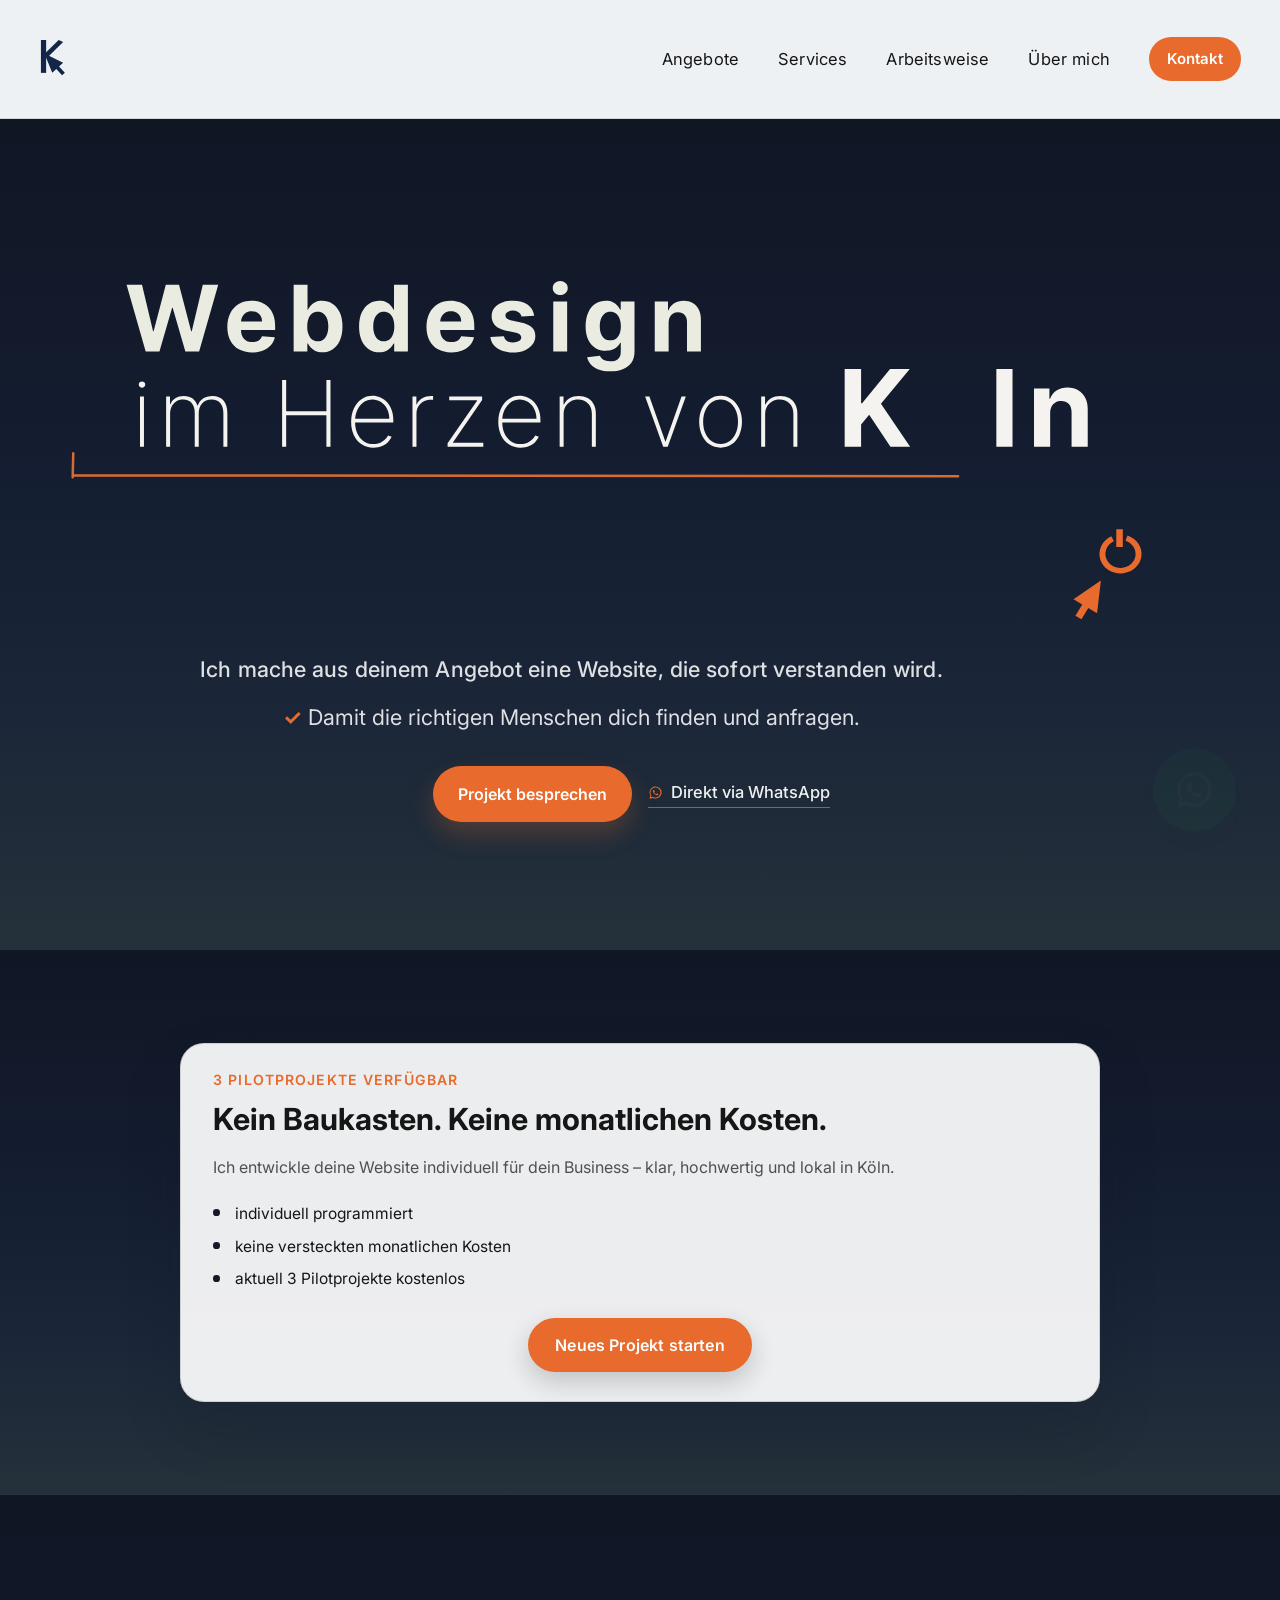
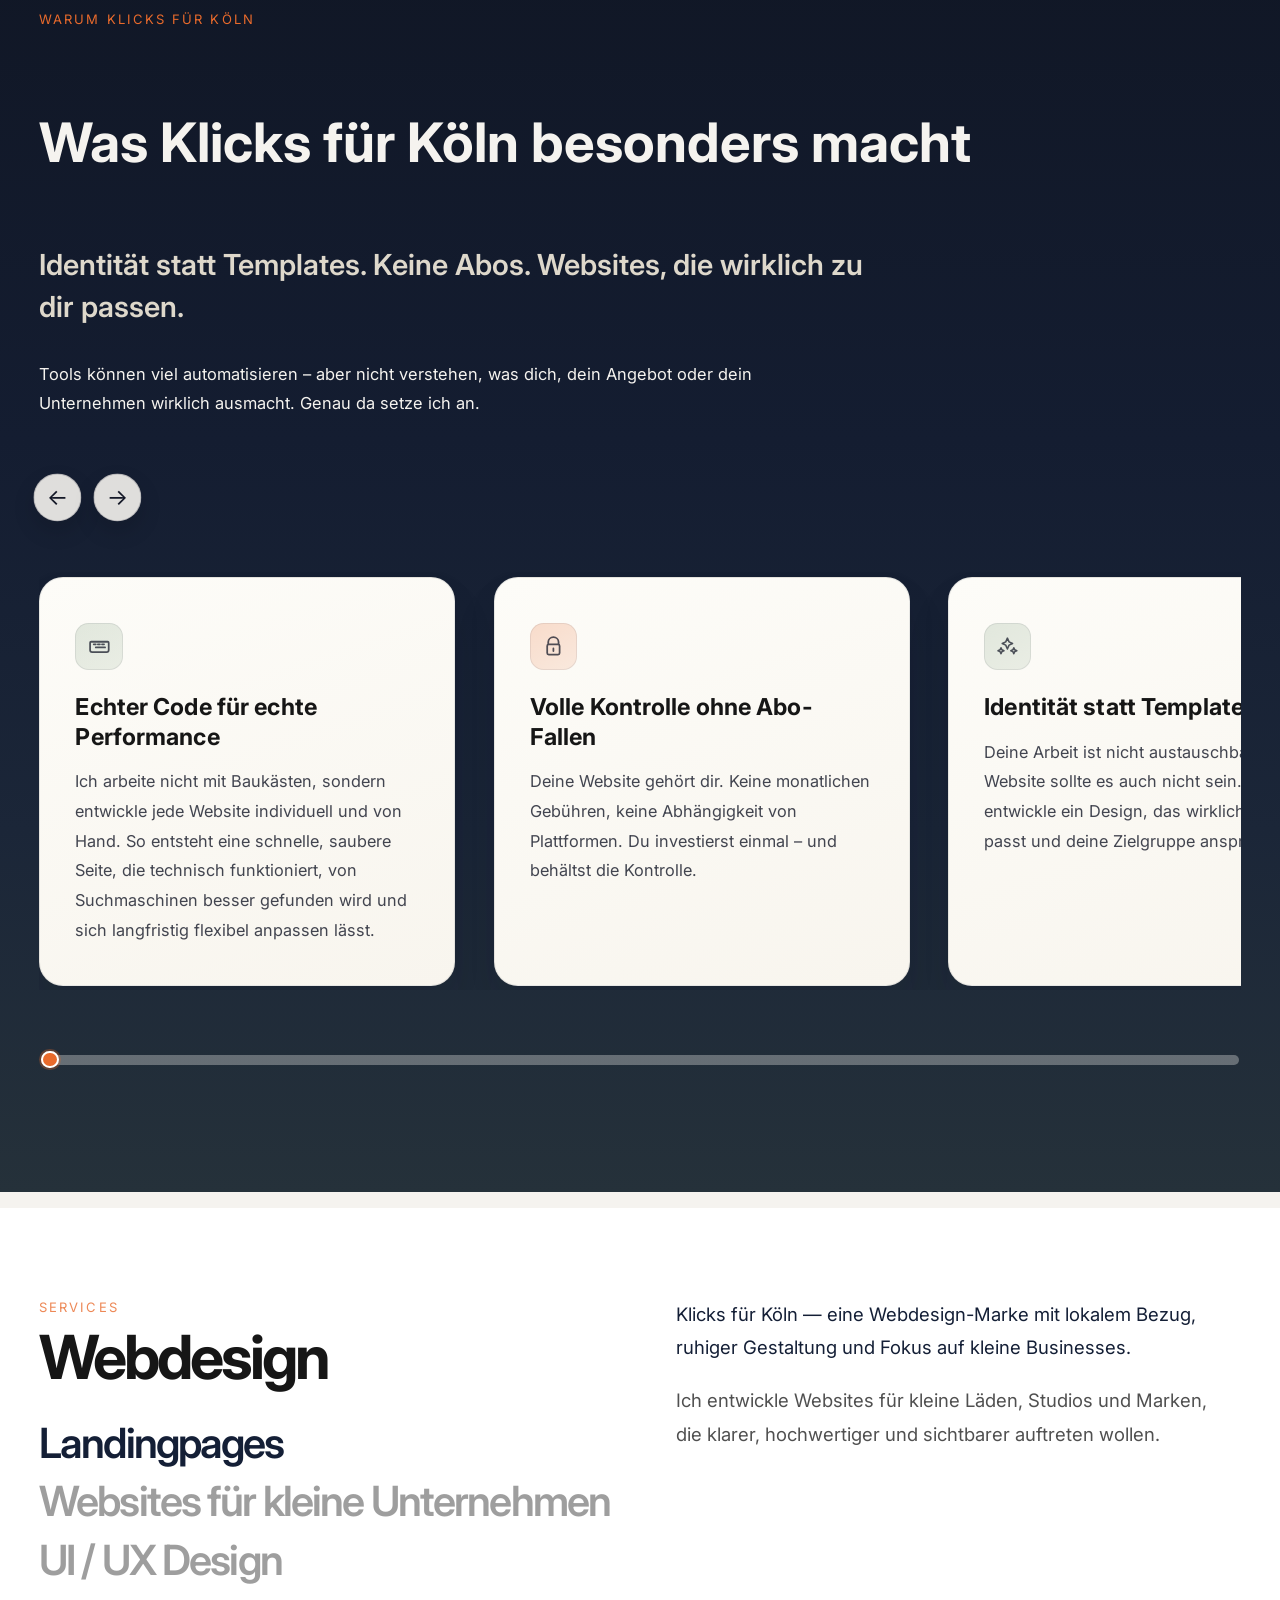
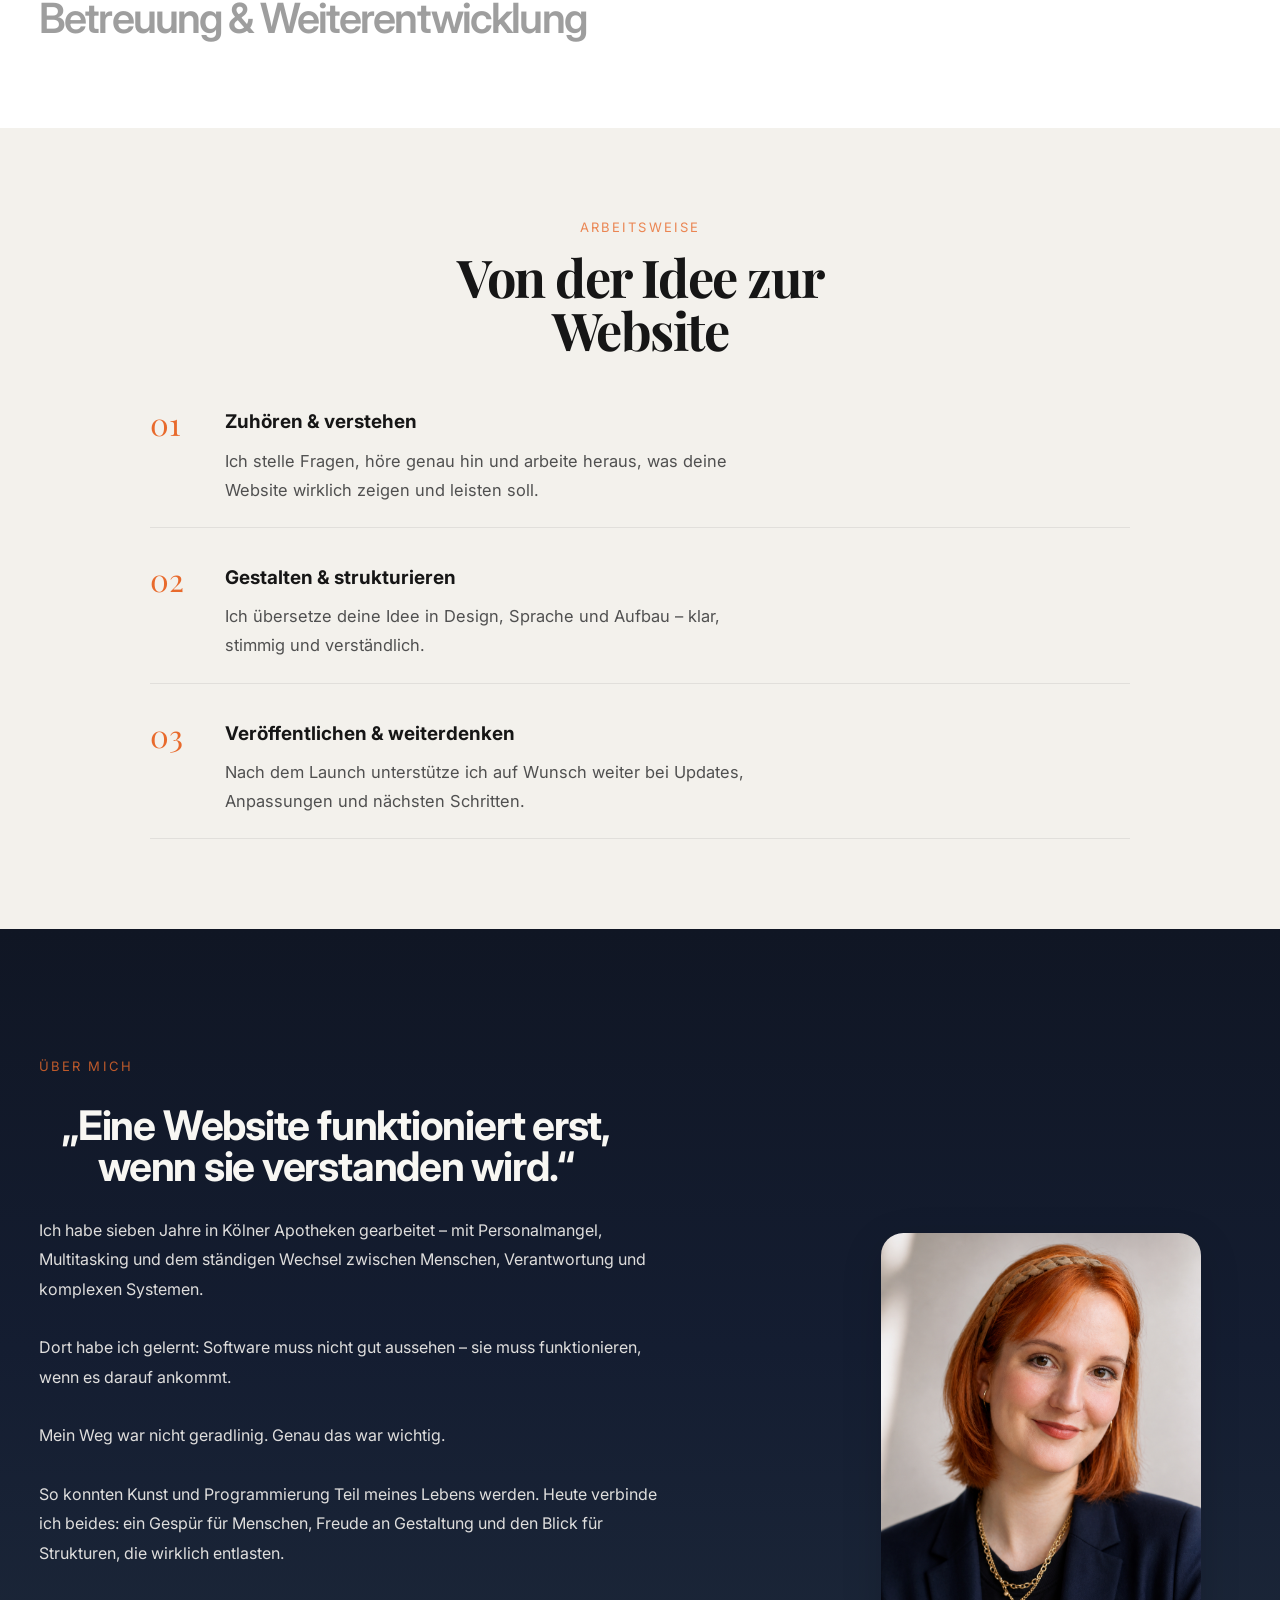
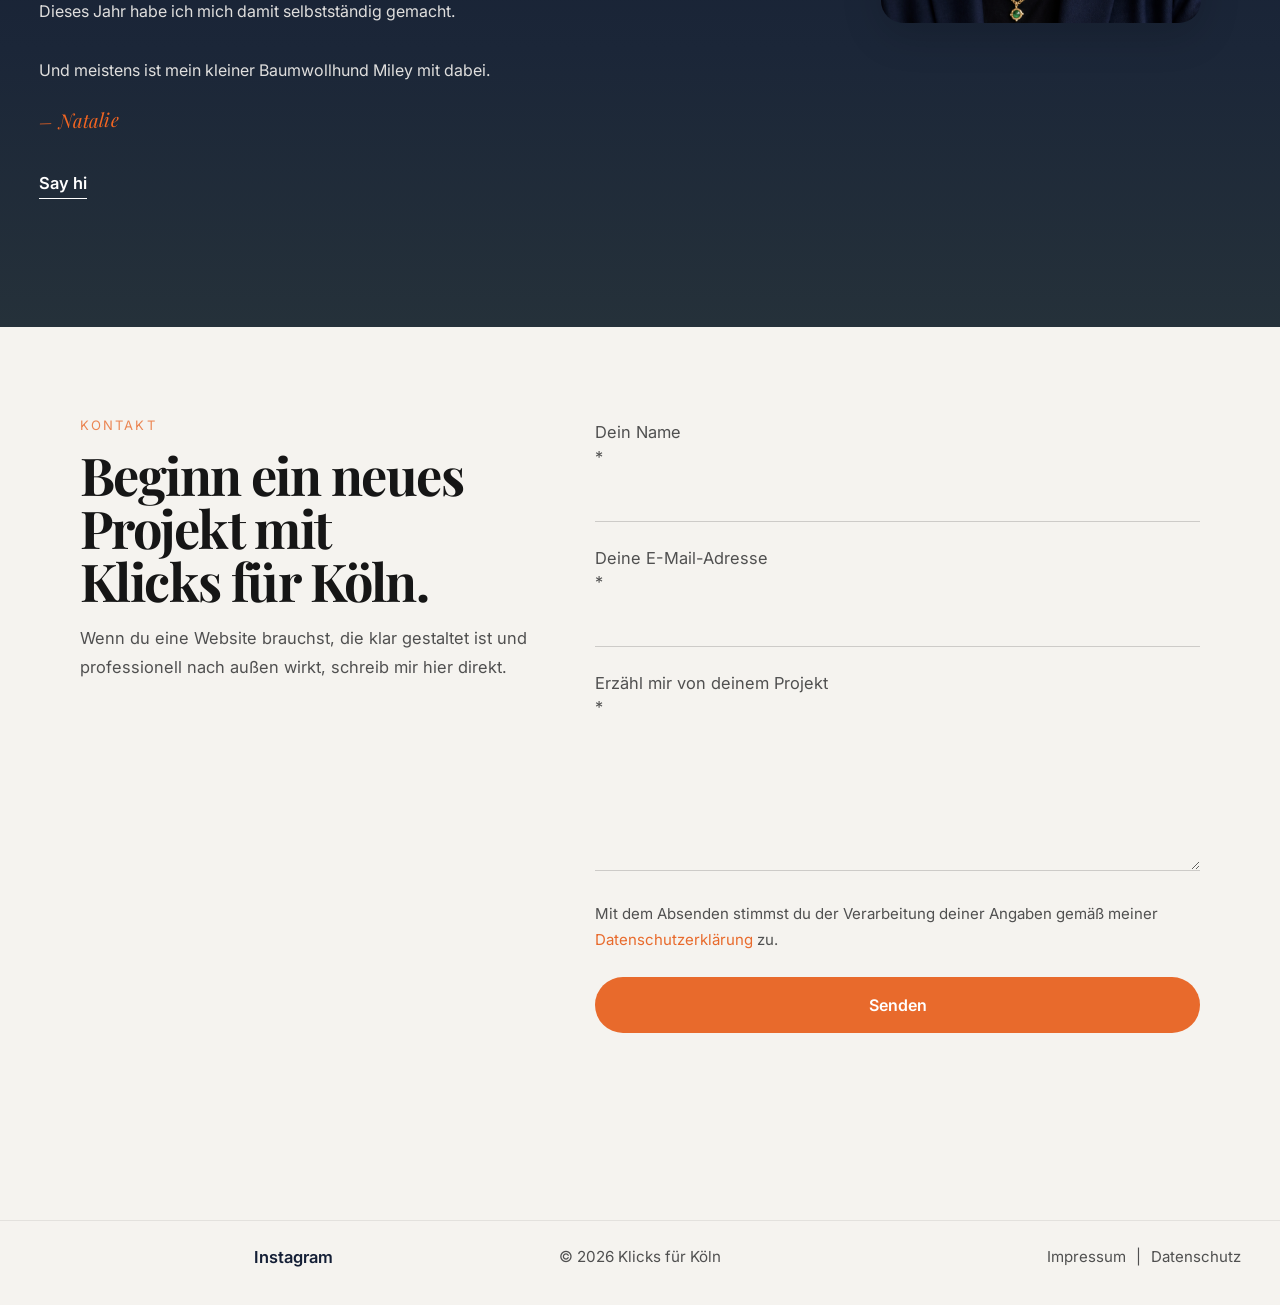
==== index.html @ 60c4d0ab "Refine USP cards with premium spacing, icons, and typography" ====
<!DOCTYPE html>
<html lang="de">
<head>
<meta charset="UTF-8" />
<meta name="viewport" content="width=device-width, initial-scale=1.0" />
<title>Klicks für Köln</title>
<meta
name="description"
content="Klicks für Köln – Webdesign im Herzen von Köln."
/>

<link rel="preconnect" href="https://fonts.googleapis.com" />
<link rel="preconnect" href="https://fonts.gstatic.com" crossorigin />
<link
href="https://fonts.googleapis.com/css2?family=Inter:wght@400;500;600;700&family=Playfair+Display:wght@600;700;800&display=swap"
rel="stylesheet"
/>
<link rel="icon" type="image/png" href="/icon.png">
<link rel="stylesheet" href="styles.css" />
</head>
<body>
<header class="site-header">
<div class="header-inner">
<a href="#top" class="brand"><img src="Logo.svg" alt="Klicks für Köln" class="brand-logo" /></a>

<nav class="desktop-nav" aria-label="Hauptnavigation">
<a href="angebote.html">Angebote</a>
<a href="#services">Services</a>
<a href="#process">Arbeitsweise</a>
<a href="#about">Über mich</a>
<button type="button" class="header-cta" data-open-contact>
Kontakt
</button>
</nav>

<button
class="menu-toggle"
type="button"
aria-expanded="false"
aria-controls="mobile-menu"
aria-label="Menü öffnen"
>
<span></span>
<span></span>
<span></span>
</button>
</div>

<div class="mobile-menu" id="mobile-menu">
<nav class="mobile-nav" aria-label="Mobile Navigation">
<a href="angebote.html">Angebote</a>
<a href="#services">Services</a>
<a href="#process">Arbeitsweise</a>
<a href="#about">Über mich</a>
<button type="button" class="mobile-contact-btn" data-open-contact>
Kontakt
</button>
</nav>
</div>
</header>

<main id="top">
<section class="hero">
<div class="container hero-single">

<!--<h1 class="hero-title-anim js-enter-left">
Webdesign im Herzen<br />
von Köln
</h1>-->

<div class="hero-graphic" aria-hidden="true">
<div class="hero-touch-left"></div> <!-- DAS HIER EINFÜGEN -->
<svg class="hero-graphic-svg mobile-only" viewBox="0 0 336 367" fill="none" xmlns="http://www.w3.org/2000/svg">
<g id="Mobil-1" clip-path="url(#clip0_1_2-mobil)">
<path id="powerbutton-mobil" d="M208.266 303.071C211.107 304.044 213.518 305.959 215.088 308.489C216.658 311.018 217.29 314.007 216.876 316.944L216.835 317.219C216.372 320.05 214.96 322.65 212.819 324.599L212.61 324.786C210.502 326.624 207.844 327.737 205.039 327.959L204.758 327.978C201.849 328.146 198.97 327.344 196.582 325.708L196.352 325.547C193.92 323.802 192.177 321.28 191.419 318.41C190.685 315.629 190.921 312.689 192.082 310.06L192.197 309.806C193.458 307.114 195.627 304.935 198.333 303.643L199.939 306.911L199.579 307.091C197.806 308.033 196.387 309.519 195.54 311.328C194.636 313.258 194.439 315.438 194.982 317.495C195.525 319.552 196.775 321.36 198.518 322.611C200.262 323.861 202.391 324.477 204.543 324.353C206.695 324.229 208.737 323.374 210.321 321.932C211.806 320.58 212.802 318.791 213.165 316.837L213.23 316.445C213.508 314.471 213.127 312.465 212.151 310.728L211.948 310.384C210.823 308.571 209.094 307.198 207.058 306.5L208.266 303.071ZM205.433 310.654H201.389V299H205.433V310.654Z" fill="#D76C2F"/>
<path id="cursor-mobil" d="M241.715 340.418L234.709 346.892L242.993 355.858L238.156 360.327L229.872 351.361L222.865 357.835L213.426 328.708L241.715 340.418Z" fill="#D76C2F"/>
<g id="leitung-mobil">
<path id="line-horizontal-mobil" d="M292.214 92.8159L293.778 92.7922L295.757 313.436L294.194 313.459L292.214 92.8159Z" fill="#D76C2F" stroke="#D76C2F"/>
<path id="line-vertikal-mobil" d="M222.062 314.598L222.023 312.287L295.451 312.488L295.49 314.8L222.062 314.598Z" fill="#D76C2F" stroke="#D76C2F"/>
</g>
<g id="leucht-o-mobil" filter="url(#filter0_d_108_82)">
<path d="M292.019 92C289.884 92 287.986 91.6042 286.323 90.8127C284.685 90.0211 283.382 88.9437 282.415 87.5805C281.472 86.1953 281 84.6231 281 82.8641C281 81.0831 281.472 79.511 282.415 78.1478C283.382 76.7625 284.685 75.6851 286.323 74.9156C287.986 74.124 289.884 73.7282 292.019 73.7282C294.128 73.7282 296.014 74.124 297.677 74.9156C299.34 75.6851 300.642 76.7515 301.585 78.1148C302.528 79.478 303 81.0611 303 82.8641C303 84.6231 302.528 86.1953 301.585 87.5805C300.642 88.9437 299.34 90.0211 297.677 90.8127C296.014 91.6042 294.128 92 292.019 92ZM292.019 87.7784C292.986 87.7784 293.855 87.5805 294.624 87.1847C295.394 86.7889 296.002 86.2282 296.448 85.5026C296.895 84.7551 297.118 83.8756 297.118 82.8641C297.118 81.8307 296.895 80.9512 296.448 80.2256C296.002 79.5 295.394 78.9393 294.624 78.5435C293.855 78.1478 292.986 77.9499 292.019 77.9499C291.051 77.9499 290.182 78.1478 289.413 78.5435C288.644 78.9393 288.023 79.5 287.552 80.2256C287.105 80.9512 286.882 81.8307 286.882 82.8641C286.882 83.8756 287.105 84.7551 287.552 85.5026C288.023 86.2282 288.644 86.7889 289.413 87.1847C290.182 87.5805 291.051 87.7784 292.019 87.7784ZM295.704 71.5515C294.984 71.5515 294.376 71.3426 293.88 70.9248C293.384 70.507 293.135 69.9573 293.135 69.2757C293.135 68.5941 293.384 68.0444 293.88 67.6267C294.376 67.2089 294.984 67 295.704 67C296.424 67 297.032 67.2089 297.528 67.6267C298.049 68.0444 298.31 68.5941 298.31 69.2757C298.31 69.9573 298.049 70.507 297.528 70.9248C297.032 71.3426 296.424 71.5515 295.704 71.5515ZM288.184 71.5515C287.465 71.5515 286.844 71.3426 286.323 70.9248C285.827 70.507 285.579 69.9573 285.579 69.2757C285.579 68.5941 285.827 68.0444 286.323 67.6267C286.844 67.2089 287.465 67 288.184 67C288.904 67 289.512 67.2089 290.008 67.6267C290.505 68.0444 290.753 68.5941 290.753 69.2757C290.753 69.9573 290.505 70.507 290.008 70.9248C289.512 71.3426 288.904 71.5515 288.184 71.5515Z" fill="#D76C2F"/>
</g>
<g id="dom-mobil">
<g id="Group 2">
<g id="spitzen">
<path id="Vector 4" d="M274.722 186.616V227.144H290.605V186.616L282.738 148.884L274.722 186.616Z" fill="#D76C2F"/>
<path id="Vector 4 (Stroke)" d="M283.441 148.695L291.308 186.427L291.328 186.52V227.964H274V186.518L274.02 186.424L282.036 148.691L283.441 148.695ZM275.444 186.713V226.323H289.883V186.712L282.731 152.412L275.444 186.713Z" fill="#D76C2F"/>
<path id="Vector 5" d="M296.395 186.092V226.62H312.278V186.092L304.41 148.36L296.395 186.092Z" fill="#D76C2F"/>
<path id="Vector 5 (Stroke)" d="M305.113 148.171L312.98 185.903L313 185.996V227.44H295.672V185.994L295.693 185.9L303.708 148.167L305.113 148.171ZM297.117 186.189V225.799H311.556V186.188L304.403 151.888L297.117 186.189Z" fill="#D76C2F"/>
</g>
</g>
<g id="dom">
<rect id="basis" x="275.164" y="207.109" width="37.2537" height="20.8912" fill="#D76C2F"/>
<path id="spitzen-mitte" d="M293.724 192.255L300.219 207.096H287.229L293.724 192.255Z" fill="#D76C2F"/>
</g>
</g>
<path id="Webdesign" d="M10.7898 46L0.9375 11.0909H7.73864L14.0284 36.7443H14.3523L21.0682 11.0909H27.2557L33.9886 36.7614H34.2955L40.5852 11.0909H47.3864L37.5341 46H31.2955L24.3068 21.5057H24.0341L17.0284 46H10.7898ZM65.2176 46.5114C62.5926 46.5114 60.3256 45.9659 58.4165 44.875C56.5187 43.7727 55.0585 42.2159 54.0358 40.2045C53.0131 38.1818 52.5017 35.8011 52.5017 33.0625C52.5017 30.3693 53.0131 28.0057 54.0358 25.9716C55.0699 23.9261 56.5131 22.3352 58.3653 21.1989C60.2176 20.0511 62.3937 19.4773 64.8937 19.4773C66.5074 19.4773 68.0301 19.7386 69.4619 20.2614C70.9051 20.7727 72.1778 21.5682 73.2801 22.6477C74.3938 23.7273 75.2688 25.1023 75.9051 26.7727C76.5415 28.4318 76.8597 30.4091 76.8597 32.7045V34.5966H55.3994V30.4375H70.9449C70.9335 29.2557 70.6778 28.2045 70.1778 27.2841C69.6778 26.3523 68.979 25.6193 68.0812 25.0852C67.1949 24.5511 66.1608 24.2841 64.979 24.2841C63.7176 24.2841 62.6097 24.5909 61.6551 25.2045C60.7006 25.8068 59.9562 26.6023 59.4222 27.5909C58.8994 28.5682 58.6324 29.642 58.621 30.8125V34.4432C58.621 35.9659 58.8994 37.2727 59.4562 38.3636C60.0131 39.4432 60.7915 40.2727 61.7915 40.8523C62.7915 41.4205 63.9619 41.7045 65.3028 41.7045C66.2006 41.7045 67.0131 41.5795 67.7403 41.3295C68.4676 41.0682 69.0983 40.6875 69.6324 40.1875C70.1665 39.6875 70.5699 39.0682 70.8426 38.3295L76.604 38.9773C76.2403 40.5 75.5472 41.8295 74.5244 42.9659C73.5131 44.0909 72.2176 44.9659 70.6381 45.5909C69.0585 46.2045 67.2517 46.5114 65.2176 46.5114ZM87.1526 46V11.0909H93.323V24.1477H93.5787C93.8969 23.5114 94.3457 22.8352 94.9253 22.1193C95.5048 21.392 96.2889 20.7727 97.2776 20.2614C98.2662 19.7386 99.5276 19.4773 101.062 19.4773C103.084 19.4773 104.908 19.9943 106.533 21.0284C108.17 22.0511 109.465 23.5682 110.42 25.5795C111.386 27.5795 111.868 30.0341 111.868 32.9432C111.868 35.8182 111.397 38.2614 110.454 40.2727C109.511 42.2841 108.226 43.8182 106.601 44.875C104.976 45.9318 103.136 46.4602 101.079 46.4602C99.5787 46.4602 98.3344 46.2102 97.3457 45.7102C96.3571 45.2102 95.5616 44.608 94.9594 43.9034C94.3685 43.1875 93.9082 42.5114 93.5787 41.875H93.2207V46H87.1526ZM93.2037 32.9091C93.2037 34.6023 93.4423 36.0852 93.9196 37.358C94.4082 38.6307 95.1071 39.625 96.0162 40.3409C96.9366 41.0455 98.0503 41.3977 99.3571 41.3977C100.721 41.3977 101.863 41.0341 102.783 40.3068C103.704 39.5682 104.397 38.5625 104.863 37.2898C105.34 36.0057 105.579 34.5455 105.579 32.9091C105.579 31.2841 105.346 29.8409 104.88 28.5795C104.414 27.3182 103.721 26.3295 102.8 25.6136C101.88 24.8977 100.732 24.5398 99.3571 24.5398C98.0389 24.5398 96.9196 24.8864 95.9991 25.5795C95.0787 26.2727 94.3798 27.2443 93.9026 28.4943C93.4366 29.7443 93.2037 31.2159 93.2037 32.9091ZM131.63 46.4602C129.573 46.4602 127.732 45.9318 126.107 44.875C124.482 43.8182 123.198 42.2841 122.255 40.2727C121.312 38.2614 120.84 35.8182 120.84 32.9432C120.84 30.0341 121.318 27.5795 122.272 25.5795C123.238 23.5682 124.539 22.0511 126.176 21.0284C127.812 19.9943 129.636 19.4773 131.647 19.4773C133.181 19.4773 134.443 19.7386 135.431 20.2614C136.42 20.7727 137.204 21.392 137.784 22.1193C138.363 22.8352 138.812 23.5114 139.13 24.1477H139.386V11.0909H145.573V46H139.505V41.875H139.13C138.812 42.5114 138.352 43.1875 137.749 43.9034C137.147 44.608 136.352 45.2102 135.363 45.7102C134.374 46.2102 133.13 46.4602 131.63 46.4602ZM133.352 41.3977C134.659 41.3977 135.772 41.0455 136.693 40.3409C137.613 39.625 138.312 38.6307 138.789 37.358C139.266 36.0852 139.505 34.6023 139.505 32.9091C139.505 31.2159 139.266 29.7443 138.789 28.4943C138.323 27.2443 137.63 26.2727 136.71 25.5795C135.801 24.8864 134.681 24.5398 133.352 24.5398C131.977 24.5398 130.829 24.8977 129.909 25.6136C128.988 26.3295 128.295 27.3182 127.829 28.5795C127.363 29.8409 127.13 31.2841 127.13 32.9091C127.13 34.5455 127.363 36.0057 127.829 37.2898C128.306 38.5625 129.005 39.5682 129.926 40.3068C130.857 41.0341 131.999 41.3977 133.352 41.3977ZM168.539 46.5114C165.914 46.5114 163.647 45.9659 161.738 44.875C159.841 43.7727 158.38 42.2159 157.358 40.2045C156.335 38.1818 155.824 35.8011 155.824 33.0625C155.824 30.3693 156.335 28.0057 157.358 25.9716C158.392 23.9261 159.835 22.3352 161.687 21.1989C163.539 20.0511 165.716 19.4773 168.216 19.4773C169.829 19.4773 171.352 19.7386 172.784 20.2614C174.227 20.7727 175.5 21.5682 176.602 22.6477C177.716 23.7273 178.591 25.1023 179.227 26.7727C179.863 28.4318 180.182 30.4091 180.182 32.7045V34.5966H158.721V30.4375H174.267C174.255 29.2557 174 28.2045 173.5 27.2841C173 26.3523 172.301 25.6193 171.403 25.0852C170.517 24.5511 169.483 24.2841 168.301 24.2841C167.039 24.2841 165.932 24.5909 164.977 25.2045C164.022 25.8068 163.278 26.6023 162.744 27.5909C162.221 28.5682 161.954 29.642 161.943 30.8125V34.4432C161.943 35.9659 162.221 37.2727 162.778 38.3636C163.335 39.4432 164.113 40.2727 165.113 40.8523C166.113 41.4205 167.284 41.7045 168.625 41.7045C169.522 41.7045 170.335 41.5795 171.062 41.3295C171.789 41.0682 172.42 40.6875 172.954 40.1875C173.488 39.6875 173.892 39.0682 174.164 38.3295L179.926 38.9773C179.562 40.5 178.869 41.8295 177.846 42.9659C176.835 44.0909 175.539 44.9659 173.96 45.5909C172.38 46.2045 170.574 46.5114 168.539 46.5114ZM210.895 26.7386L205.27 27.3523C205.111 26.7841 204.832 26.25 204.435 25.75C204.048 25.25 203.526 24.8466 202.866 24.5398C202.207 24.233 201.401 24.0795 200.446 24.0795C199.162 24.0795 198.082 24.358 197.207 24.9148C196.344 25.4716 195.918 26.1932 195.929 27.0795C195.918 27.8409 196.196 28.4602 196.764 28.9375C197.344 29.4148 198.298 29.8068 199.628 30.1136L204.094 31.0682C206.571 31.6023 208.412 32.4489 209.616 33.608C210.832 34.767 211.446 36.2841 211.457 38.1591C211.446 39.8068 210.963 41.2614 210.009 42.5227C209.065 43.7727 207.753 44.75 206.071 45.4545C204.389 46.1591 202.457 46.5114 200.276 46.5114C197.071 46.5114 194.491 45.8409 192.537 44.5C190.582 43.1477 189.418 41.267 189.043 38.858L195.06 38.2784C195.332 39.4602 195.912 40.3523 196.798 40.9545C197.685 41.5568 198.838 41.858 200.259 41.858C201.724 41.858 202.901 41.5568 203.787 40.9545C204.685 40.3523 205.134 39.608 205.134 38.7216C205.134 37.9716 204.844 37.3523 204.264 36.8636C203.696 36.375 202.81 36 201.605 35.7386L197.139 34.8011C194.628 34.2784 192.77 33.3977 191.565 32.1591C190.361 30.9091 189.764 29.3295 189.776 27.4205C189.764 25.8068 190.202 24.4091 191.088 23.2273C191.986 22.0341 193.23 21.1136 194.821 20.4659C196.423 19.8068 198.27 19.4773 200.361 19.4773C203.429 19.4773 205.844 20.1307 207.605 21.4375C209.378 22.7443 210.474 24.5114 210.895 26.7386ZM221.345 46V19.8182H227.516V46H221.345ZM224.448 16.1023C223.47 16.1023 222.63 15.7784 221.925 15.1307C221.22 14.4716 220.868 13.6818 220.868 12.7614C220.868 11.8295 221.22 11.0398 221.925 10.392C222.63 9.73295 223.47 9.40341 224.448 9.40341C225.436 9.40341 226.277 9.73295 226.97 10.392C227.675 11.0398 228.027 11.8295 228.027 12.7614C228.027 13.6818 227.675 14.4716 226.97 15.1307C226.277 15.7784 225.436 16.1023 224.448 16.1023ZM250.047 56.3636C247.832 56.3636 245.928 56.0625 244.337 55.4602C242.746 54.8693 241.468 54.0739 240.502 53.0739C239.536 52.0739 238.866 50.9659 238.491 49.75L244.047 48.4034C244.297 48.9148 244.661 49.4205 245.138 49.9205C245.616 50.4318 246.258 50.8523 247.064 51.1818C247.883 51.5227 248.911 51.6932 250.15 51.6932C251.9 51.6932 253.349 51.267 254.496 50.4148C255.644 49.5739 256.218 48.1875 256.218 46.2557V41.2955H255.911C255.593 41.9318 255.127 42.5852 254.513 43.2557C253.911 43.9261 253.11 44.4886 252.11 44.9432C251.121 45.3977 249.877 45.625 248.377 45.625C246.366 45.625 244.542 45.1534 242.905 44.2102C241.28 43.2557 239.985 41.8352 239.019 39.9489C238.064 38.0511 237.587 35.6761 237.587 32.8239C237.587 29.9489 238.064 27.5227 239.019 25.5455C239.985 23.5568 241.286 22.0511 242.922 21.0284C244.559 19.9943 246.383 19.4773 248.394 19.4773C249.928 19.4773 251.189 19.7386 252.178 20.2614C253.178 20.7727 253.974 21.392 254.564 22.1193C255.155 22.8352 255.604 23.5114 255.911 24.1477H256.252V19.8182H262.337V46.4261C262.337 48.6648 261.803 50.517 260.735 51.983C259.667 53.4489 258.207 54.5455 256.354 55.2727C254.502 56 252.4 56.3636 250.047 56.3636ZM250.099 40.7841C251.405 40.7841 252.519 40.4659 253.439 39.8295C254.36 39.1932 255.059 38.2784 255.536 37.0852C256.013 35.892 256.252 34.4602 256.252 32.7898C256.252 31.142 256.013 29.6989 255.536 28.4602C255.07 27.2216 254.377 26.2614 253.457 25.5795C252.547 24.8864 251.428 24.5398 250.099 24.5398C248.724 24.5398 247.576 24.8977 246.655 25.6136C245.735 26.3295 245.042 27.3125 244.576 28.5625C244.11 29.8011 243.877 31.2102 243.877 32.7898C243.877 34.392 244.11 35.7955 244.576 37C245.053 38.1932 245.752 39.125 246.672 39.7955C247.604 40.4545 248.746 40.7841 250.099 40.7841ZM279.632 30.6591V46H273.461V19.8182H279.359V24.267H279.666C280.268 22.8011 281.228 21.6364 282.546 20.7727C283.876 19.9091 285.518 19.4773 287.472 19.4773C289.279 19.4773 290.853 19.8636 292.194 20.6364C293.546 21.4091 294.592 22.5284 295.33 23.9943C296.08 25.4602 296.45 27.2386 296.438 29.3295V46H290.268V30.2841C290.268 28.5341 289.813 27.1648 288.904 26.1761C288.007 25.1875 286.762 24.6932 285.171 24.6932C284.092 24.6932 283.132 24.9318 282.291 25.4091C281.461 25.875 280.808 26.5511 280.33 27.4375C279.864 28.3239 279.632 29.3977 279.632 30.6591Z" fill="#EAEBE1"/>
<g id="im Herzen von K&#195;&#182;ln">
<path d="M9.69318 92V74.5455H11.7273V92H9.69318ZM10.7273 71.5455C10.3106 71.5455 9.95455 71.4053 9.65909 71.125C9.36364 70.8371 9.21591 70.4924 9.21591 70.0909C9.21591 69.6894 9.36364 69.3485 9.65909 69.0682C9.95455 68.7803 10.3106 68.6364 10.7273 68.6364C11.1439 68.6364 11.5 68.7803 11.7955 69.0682C12.0909 69.3485 12.2386 69.6894 12.2386 70.0909C12.2386 70.4924 12.0909 70.8371 11.7955 71.125C11.5 71.4053 11.1439 71.5455 10.7273 71.5455ZM18.9967 92V74.5455H20.9626V77.2273H21.1444C21.4929 76.3258 22.0725 75.6174 22.8831 75.1023C23.7013 74.5795 24.6823 74.3182 25.8263 74.3182C27.0308 74.3182 28.0194 74.6023 28.7922 75.1705C29.5725 75.7311 30.1558 76.5038 30.5422 77.4886H30.6899C31.0838 76.5189 31.724 75.75 32.6103 75.1818C33.5043 74.6061 34.5876 74.3182 35.8603 74.3182C37.4816 74.3182 38.7619 74.8295 39.7013 75.8523C40.6406 76.8674 41.1103 78.3523 41.1103 80.3068V92H39.0876V80.3068C39.0876 78.928 38.7353 77.8939 38.0308 77.2045C37.3263 76.5152 36.3982 76.1705 35.2467 76.1705C33.9134 76.1705 32.8869 76.5795 32.1672 77.3977C31.4475 78.2159 31.0876 79.2538 31.0876 80.5114V92H29.0194V80.125C29.0194 78.9432 28.6899 77.9886 28.0308 77.2614C27.3717 76.5341 26.4437 76.1705 25.2467 76.1705C24.4437 76.1705 23.7202 76.3674 23.0763 76.7614C22.4399 77.1553 21.9361 77.7045 21.5649 78.4091C21.2013 79.1061 21.0194 79.9091 21.0194 80.8182V92H18.9967ZM59.7259 92V68.7273H61.8509V79.3977H75.0555V68.7273H77.1805V92H75.0555V81.3068H61.8509V92H59.7259ZM91.9073 92.3636C90.2785 92.3636 88.8694 91.9848 87.68 91.2273C86.4906 90.4621 85.5702 89.4053 84.9186 88.0568C84.2747 86.7008 83.9527 85.1402 83.9527 83.375C83.9527 81.6174 84.2747 80.0568 84.9186 78.6932C85.5702 77.322 86.4679 76.25 87.6118 75.4773C88.7633 74.697 90.0929 74.3068 91.6005 74.3068C92.5474 74.3068 93.4603 74.4811 94.3391 74.8295C95.2179 75.1705 96.0058 75.697 96.7027 76.4091C97.4073 77.1136 97.9641 78.0038 98.3732 79.0795C98.7823 80.1477 98.9868 81.4129 98.9868 82.875V83.875H85.3505V82.0909H96.9186C96.9186 80.9697 96.6914 79.9621 96.2368 79.0682C95.7898 78.1667 95.1648 77.4545 94.3618 76.9318C93.5664 76.4091 92.6459 76.1477 91.6005 76.1477C90.4944 76.1477 89.5209 76.4432 88.68 77.0341C87.8391 77.625 87.18 78.4053 86.7027 79.375C86.233 80.3447 85.9944 81.4053 85.9868 82.5568V83.625C85.9868 85.0114 86.2255 86.2235 86.7027 87.2614C87.1876 88.2917 87.8732 89.0909 88.7595 89.6591C89.6459 90.2273 90.6952 90.5114 91.9073 90.5114C92.733 90.5114 93.4565 90.3826 94.0777 90.125C94.7065 89.8674 95.233 89.5227 95.6573 89.0909C96.0891 88.6515 96.4148 88.1705 96.6345 87.6477L98.555 88.2727C98.2898 89.0076 97.8542 89.6856 97.2482 90.3068C96.6497 90.928 95.8997 91.428 94.9982 91.8068C94.1042 92.178 93.0739 92.3636 91.9073 92.3636ZM105.364 92V74.5455H107.33V77.2273H107.478C107.826 76.3485 108.432 75.6402 109.296 75.1023C110.167 74.5568 111.152 74.2841 112.251 74.2841C112.417 74.2841 112.603 74.2879 112.807 74.2955C113.012 74.303 113.182 74.3106 113.319 74.3182V76.375C113.228 76.3598 113.069 76.3371 112.841 76.3068C112.614 76.2765 112.368 76.2614 112.103 76.2614C111.194 76.2614 110.383 76.4545 109.671 76.8409C108.966 77.2197 108.41 77.7462 108.001 78.4205C107.591 79.0947 107.387 79.8636 107.387 80.7273V92H105.364ZM118.145 92V90.3977L128.236 76.6023V76.4545H118.577V74.5455H130.838V76.2159L120.929 89.9432V90.0909H131.202V92H118.145ZM144.136 92.3636C142.507 92.3636 141.098 91.9848 139.909 91.2273C138.719 90.4621 137.799 89.4053 137.147 88.0568C136.503 86.7008 136.181 85.1402 136.181 83.375C136.181 81.6174 136.503 80.0568 137.147 78.6932C137.799 77.322 138.697 76.25 139.841 75.4773C140.992 74.697 142.322 74.3068 143.829 74.3068C144.776 74.3068 145.689 74.4811 146.568 74.8295C147.447 75.1705 148.235 75.697 148.931 76.4091C149.636 77.1136 150.193 78.0038 150.602 79.0795C151.011 80.1477 151.216 81.4129 151.216 82.875V83.875H137.579V82.0909H149.147C149.147 80.9697 148.92 79.9621 148.466 79.0682C148.019 78.1667 147.394 77.4545 146.591 76.9318C145.795 76.4091 144.875 76.1477 143.829 76.1477C142.723 76.1477 141.75 76.4432 140.909 77.0341C140.068 77.625 139.409 78.4053 138.931 79.375C138.462 80.3447 138.223 81.4053 138.216 82.5568V83.625C138.216 85.0114 138.454 86.2235 138.931 87.2614C139.416 88.2917 140.102 89.0909 140.988 89.6591C141.875 90.2273 142.924 90.5114 144.136 90.5114C144.962 90.5114 145.685 90.3826 146.306 90.125C146.935 89.8674 147.462 89.5227 147.886 89.0909C148.318 88.6515 148.644 88.1705 148.863 87.6477L150.784 88.2727C150.519 89.0076 150.083 89.6856 149.477 90.3068C148.878 90.928 148.128 91.428 147.227 91.8068C146.333 92.178 145.303 92.3636 144.136 92.3636ZM159.616 81.0909V92H157.593V74.5455H159.559V77.2841H159.741C160.15 76.3902 160.786 75.6742 161.65 75.1364C162.521 74.5909 163.597 74.3182 164.877 74.3182C166.051 74.3182 167.082 74.5644 167.968 75.0568C168.862 75.5417 169.555 76.2576 170.048 77.2045C170.548 78.1515 170.798 79.3144 170.798 80.6932V92H168.775V80.8182C168.775 79.3864 168.373 78.2538 167.57 77.4205C166.775 76.5871 165.707 76.1705 164.366 76.1705C163.449 76.1705 162.635 76.3674 161.923 76.7614C161.21 77.1553 160.646 77.7235 160.229 78.4659C159.82 79.2008 159.616 80.0758 159.616 81.0909ZM202.476 74.5455L196.101 92H193.941L187.566 74.5455H189.76L194.941 89.3295H195.101L200.282 74.5455H202.476ZM214.512 92.3636C213.004 92.3636 211.671 91.9811 210.512 91.2159C209.361 90.4508 208.459 89.3939 207.807 88.0455C207.156 86.6894 206.83 85.125 206.83 83.3523C206.83 81.5644 207.156 79.9924 207.807 78.6364C208.459 77.2727 209.361 76.2121 210.512 75.4545C211.671 74.6894 213.004 74.3068 214.512 74.3068C216.02 74.3068 217.349 74.6894 218.501 75.4545C219.652 76.2197 220.554 77.2803 221.205 78.6364C221.864 79.9924 222.194 81.5644 222.194 83.3523C222.194 85.125 221.868 86.6894 221.217 88.0455C220.565 89.3939 219.66 90.4508 218.501 91.2159C217.349 91.9811 216.02 92.3636 214.512 92.3636ZM214.512 90.5114C215.724 90.5114 216.751 90.1856 217.592 89.5341C218.432 88.8826 219.069 88.0152 219.501 86.9318C219.94 85.8485 220.16 84.6553 220.16 83.3523C220.16 82.0492 219.94 80.8523 219.501 79.7614C219.069 78.6705 218.432 77.7955 217.592 77.1364C216.751 76.4773 215.724 76.1477 214.512 76.1477C213.307 76.1477 212.281 76.4773 211.432 77.1364C210.592 77.7955 209.951 78.6705 209.512 79.7614C209.08 80.8523 208.864 82.0492 208.864 83.3523C208.864 84.6553 209.08 85.8485 209.512 86.9318C209.951 88.0152 210.592 88.8826 211.432 89.5341C212.273 90.1856 213.3 90.5114 214.512 90.5114ZM230.577 81.0909V92H228.554V74.5455H230.52V77.2841H230.702C231.111 76.3902 231.747 75.6742 232.611 75.1364C233.482 74.5909 234.558 74.3182 235.838 74.3182C237.013 74.3182 238.043 74.5644 238.929 75.0568C239.823 75.5417 240.516 76.2576 241.009 77.2045C241.509 78.1515 241.759 79.3144 241.759 80.6932V92H239.736V80.8182C239.736 79.3864 239.335 78.2538 238.531 77.4205C237.736 76.5871 236.668 76.1705 235.327 76.1705C234.41 76.1705 233.596 76.3674 232.884 76.7614C232.172 77.1553 231.607 77.7235 231.191 78.4659C230.781 79.2008 230.577 80.0758 230.577 81.0909ZM259.768 92V68.7273H263.984V79.4205H264.268L273.348 68.7273H278.495L269.495 79.1705L278.575 92H273.507L266.563 82.0227L263.984 85.0682V92H259.768ZM309.944 68.7273V92H305.83V68.7273H309.944ZM321.487 81.7727V92H317.374V74.5455H321.305V77.5114H321.51C321.912 76.5341 322.552 75.7576 323.43 75.1818C324.317 74.6061 325.412 74.3182 326.715 74.3182C327.919 74.3182 328.968 74.5758 329.862 75.0909C330.764 75.6061 331.461 76.3523 331.953 77.3295C332.453 78.3068 332.699 79.4924 332.692 80.8864V92H328.578V81.5227C328.578 80.3561 328.275 79.4432 327.669 78.7841C327.071 78.125 326.241 77.7955 325.18 77.7955C324.461 77.7955 323.821 77.9545 323.26 78.2727C322.707 78.5833 322.271 79.0341 321.953 79.625C321.643 80.2159 321.487 80.9318 321.487 81.7727Z" fill="#EAEBE1"/>
</g>
</g>
<defs>
<filter id="filter0_d_108_82" x="238" y="28" width="108" height="111" filterUnits="userSpaceOnUse" color-interpolation-filters="sRGB">
<feFlood flood-opacity="0" result="BackgroundImageFix"/>
<feColorMatrix in="SourceAlpha" type="matrix" values="0 0 0 0 0 0 0 0 0 0 0 0 0 0 0 0 0 0 127 0" result="hardAlpha"/>
<feOffset dy="4"/>
<feGaussianBlur stdDeviation="21.5"/>
<feComposite in2="hardAlpha" operator="out"/>
<feColorMatrix type="matrix" values="0 0 0 0 0.843137 0 0 0 0 0.423529 0 0 0 0 0.184314 0 0 0 1 0"/>
<feBlend mode="normal" in2="BackgroundImageFix" result="effect1_dropShadow_108_82"/>
<feBlend mode="normal" in="SourceGraphic" in2="effect1_dropShadow_108_82" result="shape"/>
</filter>
</defs>
</svg>




  
<svg class="hero-graphic-svg desktop-only" viewBox="0 0 1440 458" fill="none" xmlns="http://www.w3.org/2000/svg">
<g id="Desktop-1">
<path id="powerbutton" d="M1304.03 350.44C1309.54 352.219 1314.21 355.718 1317.26 360.341C1320.3 364.964 1321.53 370.426 1320.73 375.795L1320.65 376.297C1319.75 381.471 1317.01 386.223 1312.86 389.785L1312.45 390.126C1308.36 393.485 1303.21 395.52 1297.77 395.925L1297.23 395.96C1291.59 396.266 1286 394.802 1281.37 391.811L1280.93 391.517C1276.21 388.329 1272.83 383.718 1271.36 378.473C1269.94 373.391 1270.39 368.018 1272.65 363.213L1272.87 362.749C1275.31 357.828 1279.52 353.847 1284.77 351.485L1287.88 357.458L1287.18 357.787C1283.75 359.509 1280.99 362.225 1279.35 365.531C1277.6 369.058 1277.22 373.042 1278.27 376.801C1279.32 380.561 1281.75 383.865 1285.13 386.151C1288.51 388.436 1292.64 389.561 1296.81 389.335C1300.98 389.109 1304.94 387.545 1308.01 384.91C1310.89 382.439 1312.83 379.169 1313.53 375.599L1313.66 374.882C1314.19 371.274 1313.46 367.608 1311.56 364.434L1311.17 363.806C1308.99 360.492 1305.64 357.983 1301.69 356.708L1304.03 350.44ZM1298.54 364.298H1290.69V343H1298.54V364.298Z" fill="#D76C2F"/>
<path id="cursor" d="M1267.69 443.657L1257.19 437.388L1248.98 450.91L1241.73 446.583L1249.93 433.061L1239.43 426.792L1272.24 404.433L1267.69 443.657Z" fill="#D76C2F"/>
<g id="leitung">
<path id="line-vertikal-2" d="M40.3343 280.739L41.0234 252.017" stroke="#D76C2F" stroke-width="3"/>
<line id="line-horizontal-2" y1="-1.5" x2="1059.52" y2="-1.5" transform="matrix(1 0.00093957 -0.000955367 1 41.6137 279.996)" stroke="#D76C2F" stroke-width="3"/>
<line id="line-vertikal" y1="-1.5" x2="88.6725" y2="-1.5" transform="matrix(0 -1 -0.999703 -0.0243578 1101.13 367.673)" stroke="#D76C2F" stroke-width="3"/>
<line id="line-horizontal" x1="1101.13" y1="366.985" x2="1270.24" y2="366.985" stroke="#D76C2F" stroke-width="3"/>
</g>
<g id="headline">
<path d="M121.012 244V184H125.739V244H121.012ZM123.395 173.375C122.354 173.375 121.442 173.01 120.661 172.281C119.906 171.552 119.528 170.667 119.528 169.625C119.528 168.583 119.906 167.698 120.661 166.969C121.416 166.24 122.327 165.875 123.395 165.875C124.437 165.875 125.335 166.24 126.091 166.969C126.872 167.698 127.262 168.583 127.262 169.625C127.262 170.667 126.885 171.552 126.13 172.281C125.374 173.01 124.463 173.375 123.395 173.375ZM152.3 244V184H156.948V193.062H157.417C158.563 190.042 160.542 187.646 163.355 185.875C166.167 184.104 169.553 183.219 173.511 183.219C177.86 183.219 181.362 184.26 184.019 186.344C186.701 188.427 188.628 191.253 189.8 194.82H190.23C191.401 191.305 193.498 188.492 196.519 186.383C199.566 184.273 203.316 183.219 207.769 183.219C213.576 183.219 218.003 185.055 221.05 188.727C224.123 192.372 225.659 197.372 225.659 203.727V244H220.894V203.727C220.894 198.727 219.696 194.794 217.3 191.93C214.904 189.065 211.388 187.633 206.753 187.633C201.805 187.633 198.003 189.182 195.347 192.281C192.691 195.38 191.362 199.326 191.362 204.117V244H186.597V203.414C186.597 198.753 185.425 194.964 183.081 192.047C180.737 189.104 177.222 187.633 172.534 187.633C169.357 187.633 166.61 188.362 164.292 189.82C162 191.279 160.217 193.284 158.941 195.836C157.691 198.388 157.066 201.318 157.066 204.625V244H152.3ZM291.252 244V164H296.135V201.695H344.338V164H349.221V244H344.338V206.227H296.135V244H291.252ZM400.674 245.25C395.257 245.25 390.544 243.909 386.534 241.227C382.523 238.544 379.424 234.872 377.237 230.211C375.049 225.549 373.955 220.237 373.955 214.273C373.955 208.284 375.049 202.945 377.237 198.258C379.45 193.57 382.484 189.872 386.338 187.164C390.192 184.456 394.593 183.102 399.541 183.102C402.901 183.102 406.078 183.779 409.073 185.133C412.093 186.461 414.75 188.388 417.041 190.914C419.359 193.44 421.169 196.487 422.471 200.055C423.799 203.622 424.463 207.633 424.463 212.086V215.055H376.963V210.719H419.698C419.698 206.37 418.812 202.451 417.041 198.961C415.27 195.471 412.862 192.698 409.815 190.641C406.768 188.583 403.343 187.555 399.541 187.555C395.557 187.555 392.002 188.674 388.877 190.914C385.778 193.128 383.317 196.122 381.494 199.898C379.698 203.674 378.76 207.893 378.682 212.555V214.508C378.682 219.508 379.554 224 381.299 227.984C383.07 231.943 385.596 235.081 388.877 237.398C392.159 239.69 396.091 240.836 400.674 240.836C403.955 240.836 406.755 240.289 409.073 239.195C411.416 238.076 413.33 236.721 414.815 235.133C416.299 233.544 417.419 232.008 418.174 230.523L422.51 232.281C421.599 234.286 420.179 236.292 418.252 238.297C416.351 240.276 413.929 241.93 410.987 243.258C408.07 244.586 404.632 245.25 400.674 245.25ZM447.469 244V184H452.118V193.375H452.548C453.85 190.302 456.05 187.841 459.149 185.992C462.248 184.117 465.777 183.18 469.735 183.18C470.152 183.18 470.568 183.18 470.985 183.18C471.402 183.18 471.792 183.193 472.157 183.219V188.023C471.844 187.997 471.467 187.958 471.024 187.906C470.607 187.828 470.087 187.789 469.462 187.789C466.128 187.789 463.16 188.505 460.555 189.937C457.977 191.37 455.946 193.349 454.462 195.875C452.977 198.375 452.235 201.24 452.235 204.469V244H447.469ZM489.528 244V239.977L524.841 188.961V188.531H491.482V184H530.896V188.102L495.896 239.039V239.469H532.302V244H489.528ZM576.988 245.25C571.571 245.25 566.858 243.909 562.847 241.227C558.837 238.544 555.738 234.872 553.55 230.211C551.363 225.549 550.269 220.237 550.269 214.273C550.269 208.284 551.363 202.945 553.55 198.258C555.764 193.57 558.798 189.872 562.652 187.164C566.506 184.456 570.907 183.102 575.855 183.102C579.214 183.102 582.391 183.779 585.386 185.133C588.407 186.461 591.063 188.388 593.355 190.914C595.673 193.44 597.483 196.487 598.785 200.055C600.113 203.622 600.777 207.633 600.777 212.086V215.055H553.277V210.719H596.011C596.011 206.37 595.126 202.451 593.355 198.961C591.584 195.471 589.175 192.698 586.128 190.641C583.082 188.583 579.657 187.555 575.855 187.555C571.871 187.555 568.316 188.674 565.191 190.914C562.092 193.128 559.631 196.122 557.808 199.898C556.011 203.674 555.074 207.893 554.996 212.555V214.508C554.996 219.508 555.868 224 557.613 227.984C559.384 231.943 561.91 235.081 565.191 237.398C568.472 239.69 572.404 240.836 576.988 240.836C580.269 240.836 583.069 240.289 585.386 239.195C587.73 238.076 589.644 236.721 591.128 235.133C592.613 233.544 593.733 232.008 594.488 230.523L598.824 232.281C597.912 234.286 596.493 236.292 594.566 238.297C592.665 240.276 590.243 241.93 587.3 243.258C584.384 244.586 580.946 245.25 576.988 245.25ZM628.549 205.094V244H623.783V184H628.432V193.492H628.9C630.307 190.393 632.559 187.906 635.658 186.031C638.757 184.156 642.442 183.219 646.713 183.219C650.749 183.219 654.291 184.078 657.338 185.797C660.411 187.516 662.807 189.964 664.525 193.141C666.27 196.292 667.142 200.055 667.142 204.43V244H662.377V204.625C662.377 199.521 660.853 195.419 657.807 192.32C654.786 189.195 650.788 187.633 645.814 187.633C642.481 187.633 639.512 188.362 636.908 189.82C634.304 191.279 632.26 193.323 630.775 195.953C629.291 198.557 628.549 201.604 628.549 205.094ZM774.952 184L753.272 244H747.882L726.202 184H731.319L750.382 237.867H750.772L769.835 184H774.952ZM816.601 245.25C811.653 245.25 807.252 243.922 803.398 241.266C799.543 238.583 796.51 234.898 794.296 230.211C792.082 225.523 790.976 220.185 790.976 214.195C790.976 208.18 792.082 202.841 794.296 198.18C796.51 193.492 799.543 189.807 803.398 187.125C807.252 184.443 811.653 183.102 816.601 183.102C821.549 183.102 825.95 184.443 829.804 187.125C833.658 189.807 836.692 193.492 838.905 198.18C841.119 202.867 842.226 208.206 842.226 214.195C842.226 220.185 841.119 225.523 838.905 230.211C836.692 234.898 833.658 238.583 829.804 241.266C825.95 243.922 821.549 245.25 816.601 245.25ZM816.601 240.836C820.793 240.836 824.452 239.651 827.577 237.281C830.728 234.911 833.163 231.708 834.882 227.672C836.627 223.635 837.499 219.143 837.499 214.195C837.499 209.247 836.627 204.768 834.882 200.758C833.137 196.721 830.702 193.518 827.577 191.148C824.452 188.753 820.793 187.555 816.601 187.555C812.408 187.555 808.749 188.753 805.624 191.148C802.499 193.518 800.064 196.721 798.319 200.758C796.575 204.768 795.702 209.247 795.702 214.195C795.702 219.143 796.562 223.635 798.28 227.672C800.025 231.708 802.46 234.911 805.585 237.281C808.736 239.651 812.408 240.836 816.601 240.836ZM870.007 205.094V244H865.242V184H869.89V193.492H870.359C871.765 190.393 874.018 187.906 877.117 186.031C880.216 184.156 883.901 183.219 888.171 183.219C892.208 183.219 895.75 184.078 898.796 185.797C901.869 187.516 904.265 189.964 905.984 193.141C907.729 196.292 908.601 200.055 908.601 204.43V244H903.835V204.625C903.835 199.521 902.312 195.419 899.265 192.32C896.244 189.195 892.247 187.633 887.273 187.633C883.94 187.633 880.971 188.362 878.367 189.82C875.763 191.279 873.718 193.323 872.234 195.953C870.75 198.557 870.007 201.604 870.007 205.094ZM965.273 244V150.909H984.955V191.955H986.182L1019.68 150.909H1043.27L1008.73 192.591L1043.68 244H1020.14L994.636 205.727L984.955 217.545V244H965.273ZM1166.38 150.909V244H1147.01V150.909H1166.38ZM1211.49 203.636V244H1192.13V174.182H1210.58V186.5H1211.4C1212.95 182.439 1215.54 179.227 1219.17 176.864C1222.81 174.47 1227.22 173.273 1232.4 173.273C1237.25 173.273 1241.48 174.333 1245.08 176.455C1248.69 178.576 1251.49 181.606 1253.49 185.545C1255.49 189.455 1256.49 194.121 1256.49 199.545V244H1237.13V203C1237.16 198.727 1236.07 195.394 1233.86 193C1231.64 190.576 1228.6 189.364 1224.72 189.364C1222.11 189.364 1219.81 189.924 1217.81 191.045C1215.84 192.167 1214.3 193.803 1213.17 195.955C1212.08 198.076 1211.52 200.636 1211.49 203.636Z" fill="#EAEBE1"/>
</g>
<path id="leucht-o" d="M1101.21 249C1093.58 249 1086.79 247.575 1080.85 244.726C1074.99 241.876 1070.33 237.997 1066.87 233.09C1063.5 228.103 1061.82 222.443 1061.82 216.111C1061.82 209.699 1063.5 204.04 1066.87 199.132C1070.33 194.145 1074.99 190.266 1080.85 187.496C1086.79 184.646 1093.58 183.222 1101.21 183.222C1108.75 183.222 1115.49 184.646 1121.44 187.496C1127.38 190.266 1132.04 194.106 1135.41 199.013C1138.78 203.921 1140.47 209.62 1140.47 216.111C1140.47 222.443 1138.78 228.103 1135.41 233.09C1132.04 237.997 1127.38 241.876 1121.44 244.726C1115.49 247.575 1108.75 249 1101.21 249ZM1101.21 233.802C1104.67 233.802 1107.77 233.09 1110.52 231.665C1113.27 230.24 1115.45 228.222 1117.05 225.61C1118.64 222.918 1119.44 219.752 1119.44 216.111C1119.44 212.391 1118.64 209.224 1117.05 206.612C1115.45 204 1113.27 201.982 1110.52 200.557C1107.77 199.132 1104.67 198.42 1101.21 198.42C1097.75 198.42 1094.64 199.132 1091.89 200.557C1089.14 201.982 1086.92 204 1085.24 206.612C1083.64 209.224 1082.84 212.391 1082.84 216.111C1082.84 219.752 1083.64 222.918 1085.24 225.61C1086.92 228.222 1089.14 230.24 1091.89 231.665C1094.64 233.09 1097.75 233.802 1101.21 233.802ZM1114.38 175.385C1111.81 175.385 1109.64 174.633 1107.86 173.129C1106.09 171.625 1105.2 169.646 1105.2 167.193C1105.2 164.739 1106.09 162.76 1107.86 161.256C1109.64 159.752 1111.81 159 1114.38 159C1116.96 159 1119.13 159.752 1120.9 161.256C1122.77 162.76 1123.7 164.739 1123.7 167.193C1123.7 169.646 1122.77 171.625 1120.9 173.129C1119.13 174.633 1116.96 175.385 1114.38 175.385ZM1087.5 175.385C1084.93 175.385 1082.71 174.633 1080.85 173.129C1079.07 171.625 1078.18 169.646 1078.18 167.193C1078.18 164.739 1079.07 162.76 1080.85 161.256C1082.71 159.752 1084.93 159 1087.5 159C1090.07 159 1092.25 159.752 1094.02 161.256C1095.8 162.76 1096.68 164.739 1096.68 167.193C1096.68 169.646 1095.8 171.625 1094.02 173.129C1092.25 174.633 1090.07 175.385 1087.5 175.385Z" fill="#D76C2F"/>
<g id="dom">
<rect id="basis" x="2.19994" y="198.471" width="77.0029" height="57.5288" fill="#D76C2F"/>
<path id="spitzen-mitte" d="M40.3352 175.822L53.7702 205.206H26.9002L40.3352 175.822Z" fill="#D76C2F"/>
<g id="spitzen">
<path id="Vector 4" d="M1.49396 171.021V254.313H34.3476V171.021L18.0743 93.4724L1.49396 171.021Z" fill="#D76C2F"/>
<path id="Vector 4 (Stroke)" d="M19.5275 93.0836L35.8007 170.632L35.8415 170.823V256H0V170.82L0.041821 170.625L16.6224 93.0771L19.5275 93.0836ZM2.98777 171.22V252.627H32.8538V171.218L18.0599 100.723L2.98777 171.22Z" fill="#D76C2F"/>
<path id="Vector 5" d="M46.3221 169.944V253.236H79.1757V169.944L62.9024 92.3953L46.3221 169.944Z" fill="#D76C2F"/>
<path id="Vector 5 (Stroke)" d="M64.3556 92.0066L80.6288 169.555L80.6697 169.746V254.923H44.8281V169.743L44.8699 169.548L61.4505 92L64.3556 92.0066ZM47.8159 170.142V251.55H77.6819V170.141L62.888 99.6459L47.8159 170.142Z" fill="#D76C2F"/>
</g>
</g>
<g id="birne-links">
<g id="bulb">
<path d="M1181.11 378.917L1177.37 382H1174L1168.83 378.917L1167.86 360.207L1162.24 352.823C1141.57 334.256 1152.36 317.338 1152.36 317.338H1181.11V378.917Z" fill="#D76C2F"/>
<path d="M1169.01 378.917L1172.76 382H1176.13L1181.29 378.917L1182.27 360.207L1187.88 352.823C1208.55 334.256 1197.77 317.338 1197.77 317.338H1169.01V378.917Z" fill="#D76C2F"/>
<path d="M1200.46 326.657C1200.46 339.722 1189.06 350.314 1175 350.314C1160.94 350.314 1149.54 339.722 1149.54 326.657C1149.54 313.592 1160.94 303 1175 303C1189.06 303 1200.46 313.592 1200.46 326.657Z" fill="#D76C2F"/>
</g>
<g id="fassung">
<rect id="rectangle-unten" x="1166.02" y="370.387" width="17.972" height="4.30127" rx="2.15064" fill="#B85E2B"/>
<rect id="rectangle-oben" x="1166.02" y="363.218" width="17.972" height="4.30127" rx="2.15064" fill="#B85E2B"/>
</g>
<path id="filament" d="M1172.96 363.218V328.808M1175.95 363.218V328.808M1173.81 333.076C1167.58 332.216 1163.77 324.76 1163.32 322.323V319.312C1166.2 315.469 1170.61 320.435 1172.46 323.398L1173.81 333.076ZM1176.2 332.607C1182.43 331.747 1186.24 324.291 1186.69 321.854V318.843C1183.81 315 1179.4 319.966 1177.55 322.929L1176.2 332.607Z" stroke="#F4DE85" stroke-width="2"/>
</g>
<path id="Webdesign" d="M127.815 130L104.924 50H123.401L136.643 105.586H137.307L151.916 50H167.737L182.307 105.703H183.01L196.252 50H214.729L191.838 130H175.354L160.12 77.6953H159.495L144.299 130H127.815ZM255.368 131.172C249.196 131.172 243.883 129.922 239.43 127.422C235.003 124.896 231.592 121.328 229.196 116.719C226.8 112.083 225.602 106.602 225.602 100.273C225.602 94.1016 226.8 88.6849 229.196 84.0234C231.592 79.362 234.964 75.7292 239.313 73.125C243.688 70.5208 248.818 69.2188 254.703 69.2188C258.662 69.2188 262.347 69.8568 265.758 71.1328C269.196 72.3828 272.19 74.2708 274.743 76.7969C277.321 79.3229 279.326 82.5 280.758 86.3281C282.19 90.1302 282.907 94.5833 282.907 99.6875V104.258H232.243V93.9453H267.243C267.243 91.5495 266.722 89.4271 265.68 87.5781C264.638 85.7292 263.193 84.2839 261.344 83.2422C259.521 82.1745 257.399 81.6406 254.977 81.6406C252.451 81.6406 250.211 82.2266 248.258 83.3984C246.331 84.5443 244.821 86.0937 243.727 88.0469C242.633 89.974 242.073 92.1224 242.047 94.4922V104.297C242.047 107.266 242.594 109.831 243.688 111.992C244.808 114.154 246.383 115.82 248.414 116.992C250.446 118.164 252.855 118.75 255.641 118.75C257.49 118.75 259.183 118.49 260.719 117.969C262.256 117.448 263.571 116.667 264.664 115.625C265.758 114.583 266.592 113.307 267.164 111.797L282.555 112.812C281.774 116.51 280.172 119.74 277.75 122.5C275.355 125.234 272.256 127.37 268.453 128.906C264.677 130.417 260.315 131.172 255.368 131.172ZM305.078 130V50H321.719V80.0781H322.227C322.956 78.4635 324.011 76.8229 325.391 75.1562C326.797 73.4635 328.62 72.0573 330.86 70.9375C333.125 69.7917 335.938 69.2188 339.297 69.2188C343.672 69.2188 347.709 70.3646 351.407 72.6563C355.105 74.9219 358.06 78.3464 360.274 82.9297C362.487 87.487 363.594 93.2031 363.594 100.078C363.594 106.771 362.513 112.422 360.352 117.031C358.217 121.615 355.3 125.091 351.602 127.461C347.93 129.805 343.815 130.977 339.258 130.977C336.029 130.977 333.282 130.443 331.016 129.375C328.776 128.307 326.94 126.966 325.508 125.352C324.076 123.711 322.982 122.057 322.227 120.391H321.485V130H305.078ZM321.368 100C321.368 103.568 321.862 106.68 322.852 109.336C323.842 111.992 325.274 114.062 327.149 115.547C329.024 117.005 331.302 117.734 333.985 117.734C336.693 117.734 338.985 116.992 340.86 115.508C342.735 113.997 344.154 111.914 345.118 109.258C346.107 106.576 346.602 103.49 346.602 100C346.602 96.5365 346.12 93.4896 345.157 90.8594C344.193 88.2292 342.774 86.1719 340.899 84.6875C339.024 83.2031 336.719 82.4609 333.985 82.4609C331.276 82.4609 328.985 83.1771 327.11 84.6094C325.261 86.0417 323.842 88.0729 322.852 90.7031C321.862 93.3333 321.368 96.4323 321.368 100ZM407.807 130.977C403.25 130.977 399.122 129.805 395.424 127.461C391.752 125.091 388.836 121.615 386.674 117.031C384.539 112.422 383.471 106.771 383.471 100.078C383.471 93.2031 384.578 87.487 386.791 82.9297C389.005 78.3464 391.948 74.9219 395.62 72.6563C399.317 70.3646 403.367 69.2188 407.768 69.2188C411.127 69.2188 413.927 69.7917 416.166 70.9375C418.432 72.0573 420.255 73.4635 421.635 75.1562C423.041 76.8229 424.109 78.4635 424.838 80.0781H425.346V50H441.948V130H425.541V120.391H424.838C424.057 122.057 422.95 123.711 421.518 125.352C420.112 126.966 418.276 128.307 416.01 129.375C413.771 130.443 411.036 130.977 407.807 130.977ZM413.08 117.734C415.763 117.734 418.028 117.005 419.877 115.547C421.752 114.062 423.185 111.992 424.174 109.336C425.19 106.68 425.698 103.568 425.698 100C425.698 96.4323 425.203 93.3333 424.213 90.7031C423.224 88.0729 421.791 86.0417 419.916 84.6094C418.041 83.1771 415.763 82.4609 413.08 82.4609C410.346 82.4609 408.041 83.2031 406.166 84.6875C404.291 86.1719 402.872 88.2292 401.909 90.8594C400.945 93.4896 400.463 96.5365 400.463 100C400.463 103.49 400.945 106.576 401.909 109.258C402.898 111.914 404.317 113.997 406.166 115.508C408.041 116.992 410.346 117.734 413.08 117.734ZM493.973 131.172C487.801 131.172 482.489 129.922 478.036 127.422C473.608 124.896 470.197 121.328 467.801 116.719C465.405 112.083 464.207 106.602 464.207 100.273C464.207 94.1016 465.405 88.6849 467.801 84.0234C470.197 79.362 473.569 75.7292 477.918 73.125C482.293 70.5208 487.424 69.2188 493.309 69.2188C497.267 69.2188 500.952 69.8568 504.364 71.1328C507.801 72.3828 510.796 74.2708 513.348 76.7969C515.926 79.3229 517.931 82.5 519.364 86.3281C520.796 90.1302 521.512 94.5833 521.512 99.6875V104.258H470.848V93.9453H505.848C505.848 91.5495 505.327 89.4271 504.286 87.5781C503.244 85.7292 501.799 84.2839 499.95 83.2422C498.127 82.1745 496.004 81.6406 493.582 81.6406C491.056 81.6406 488.817 82.2266 486.864 83.3984C484.937 84.5443 483.426 86.0937 482.332 88.0469C481.239 89.974 480.679 92.1224 480.653 94.4922V104.297C480.653 107.266 481.2 109.831 482.293 111.992C483.413 114.154 484.989 115.82 487.02 116.992C489.051 118.164 491.46 118.75 494.246 118.75C496.095 118.75 497.788 118.49 499.325 117.969C500.861 117.448 502.176 116.667 503.27 115.625C504.364 114.583 505.197 113.307 505.77 111.797L521.161 112.812C520.379 116.51 518.778 119.74 516.356 122.5C513.96 125.234 510.861 127.37 507.059 128.906C503.283 130.417 498.921 131.172 493.973 131.172ZM593.293 87.1094L578.059 88.0469C577.799 86.7448 577.239 85.5729 576.379 84.5312C575.52 83.4635 574.387 82.6172 572.981 81.9922C571.601 81.3411 569.947 81.0156 568.02 81.0156C565.442 81.0156 563.267 81.5625 561.496 82.6562C559.726 83.724 558.84 85.1562 558.84 86.9531C558.84 88.3854 559.413 89.5964 560.559 90.5859C561.705 91.5755 563.671 92.3698 566.457 92.9687L577.317 95.1562C583.15 96.3542 587.499 98.2812 590.364 100.937C593.228 103.594 594.661 107.083 594.661 111.406C594.661 115.339 593.502 118.789 591.184 121.758C588.892 124.727 585.741 127.044 581.731 128.711C577.746 130.352 573.15 131.172 567.942 131.172C559.999 131.172 553.671 129.518 548.957 126.211C544.27 122.878 541.523 118.346 540.715 112.617L557.082 111.758C557.577 114.18 558.775 116.029 560.676 117.305C562.577 118.555 565.012 119.18 567.981 119.18C570.898 119.18 573.241 118.62 575.012 117.5C576.809 116.354 577.72 114.883 577.746 113.086C577.72 111.576 577.082 110.339 575.832 109.375C574.582 108.385 572.655 107.63 570.051 107.109L559.661 105.039C553.801 103.867 549.439 101.836 546.575 98.9453C543.736 96.0547 542.317 92.3698 542.317 87.8906C542.317 84.0365 543.358 80.7161 545.442 77.9297C547.551 75.1432 550.507 72.9948 554.309 71.4844C558.137 69.974 562.616 69.2188 567.746 69.2188C575.325 69.2188 581.288 70.8203 585.637 74.0234C590.012 77.2266 592.564 81.5885 593.293 87.1094ZM616.139 130V70H632.78V130H616.139ZM624.498 62.2656C622.024 62.2656 619.902 61.4453 618.131 59.8047C616.386 58.138 615.514 56.1458 615.514 53.8281C615.514 51.5365 616.386 49.5703 618.131 47.9297C619.902 46.263 622.024 45.4297 624.498 45.4297C626.972 45.4297 629.082 46.263 630.827 47.9297C632.597 49.5703 633.483 51.5365 633.483 53.8281C633.483 56.1458 632.597 58.138 630.827 59.8047C629.082 61.4453 626.972 62.2656 624.498 62.2656ZM684.141 153.75C678.75 153.75 674.128 153.008 670.274 151.523C666.446 150.065 663.399 148.073 661.133 145.547C658.868 143.021 657.396 140.182 656.719 137.031L672.11 134.961C672.578 136.159 673.321 137.279 674.336 138.32C675.352 139.362 676.693 140.195 678.36 140.82C680.052 141.471 682.11 141.797 684.532 141.797C688.151 141.797 691.133 140.911 693.477 139.141C695.847 137.396 697.032 134.466 697.032 130.352V119.375H696.328C695.599 121.042 694.506 122.617 693.047 124.102C691.589 125.586 689.714 126.797 687.422 127.734C685.131 128.672 682.396 129.141 679.219 129.141C674.714 129.141 670.612 128.099 666.914 126.016C663.243 123.906 660.313 120.69 658.125 116.367C655.964 112.018 654.883 106.523 654.883 99.8828C654.883 93.0859 655.99 87.4089 658.203 82.8516C660.417 78.2943 663.36 74.8828 667.032 72.6172C670.73 70.3516 674.779 69.2188 679.18 69.2188C682.539 69.2188 685.352 69.7917 687.618 70.9375C689.883 72.0573 691.706 73.4635 693.086 75.1562C694.493 76.8229 695.573 78.4635 696.328 80.0781H696.953V70H713.477V130.586C713.477 135.69 712.227 139.961 709.727 143.398C707.227 146.836 703.763 149.414 699.336 151.133C694.935 152.878 689.87 153.75 684.141 153.75ZM684.493 116.641C687.175 116.641 689.44 115.977 691.289 114.648C693.164 113.294 694.597 111.367 695.586 108.867C696.602 106.341 697.11 103.32 697.11 99.8047C697.11 96.2891 696.615 93.2422 695.625 90.6641C694.636 88.0599 693.203 86.0417 691.328 84.6094C689.453 83.1771 687.175 82.4609 684.493 82.4609C681.758 82.4609 679.453 83.2031 677.578 84.6875C675.703 86.1458 674.284 88.1771 673.321 90.7812C672.357 93.3854 671.875 96.3932 671.875 99.8047C671.875 103.268 672.357 106.263 673.321 108.789C674.31 111.289 675.73 113.229 677.578 114.609C679.453 115.964 681.758 116.641 684.493 116.641ZM754.36 95.3125V130H737.719V70H753.578V80.5859H754.282C755.61 77.0964 757.836 74.3359 760.961 72.3047C764.086 70.2474 767.875 69.2188 772.328 69.2188C776.495 69.2188 780.128 70.1302 783.227 71.9531C786.326 73.776 788.735 76.3802 790.453 79.7656C792.172 83.125 793.032 87.1354 793.032 91.7969V130H776.391V94.7656C776.417 91.0937 775.48 88.2292 773.578 86.1719C771.677 84.0885 769.06 83.0469 765.727 83.0469C763.487 83.0469 761.508 83.5286 759.789 84.4922C758.097 85.4557 756.769 86.862 755.805 88.7109C754.868 90.5339 754.386 92.7344 754.36 95.3125Z" fill="#EAEBE1"/>
</g>
</svg>
</div>

<div class="hero-message">
<p class="hero-subline">Ich mache aus deinem Angebot eine Website, die sofort verstanden wird.</p>
<p class="hero-benefit"><span class="hero-benefit-check" aria-hidden="true">✓</span> Damit die richtigen Menschen dich finden und anfragen.</p>
<div class="hero-actions">
<button type="button" class="btn hero-primary-cta" data-open-contact>Projekt besprechen</button>
<a class="hero-whatsapp-link" href="https://wa.me/491771463746?text=Hi%20Natalie,%20ich%20interessiere%20mich%20für%20eine%20Website" target="_blank" rel="noopener noreferrer" aria-label="Direkt via WhatsApp schreiben">
<svg aria-hidden="true" viewBox="0 0 32 32" focusable="false">
<path fill="currentColor" d="M16.02 3.2c-6.98 0-12.64 5.66-12.64 12.64 0 2.22.58 4.4 1.67 6.31L3 29l7.03-1.84a12.6 12.6 0 0 0 5.99 1.53h.01c6.98 0 12.64-5.66 12.64-12.64 0-3.38-1.32-6.56-3.71-8.95a12.53 12.53 0 0 0-8.94-3.9Zm0 23.34h-.01c-1.9 0-3.77-.51-5.41-1.47l-.39-.23-4.17 1.09 1.11-4.06-.25-.42a10.45 10.45 0 0 1-1.6-5.59c0-5.76 4.67-10.44 10.43-10.44 2.79 0 5.41 1.09 7.39 3.06a10.38 10.38 0 0 1 3.06 7.39c0 5.76-4.68 10.44-10.16 10.67Zm5.73-7.78c-.31-.16-1.82-.9-2.1-1-.28-.1-.48-.16-.69.16-.2.31-.79 1-.96 1.2-.18.2-.35.23-.66.08-.3-.16-1.28-.47-2.45-1.5a9.15 9.15 0 0 1-1.7-2.1c-.18-.3-.02-.47.14-.62.14-.14.31-.35.47-.53.16-.18.2-.31.31-.51.1-.21.05-.39-.03-.55-.08-.16-.69-1.66-.94-2.27-.25-.6-.5-.53-.69-.53h-.59c-.2 0-.51.08-.78.39-.27.31-1.02 1-1.02 2.43 0 1.43 1.05 2.81 1.19 3 .14.2 2.04 3.12 4.95 4.37.69.3 1.23.48 1.65.62.69.22 1.31.19 1.81.12.55-.08 1.82-.74 2.08-1.45.26-.72.26-1.33.18-1.45-.08-.12-.28-.2-.59-.35Z"/>
</svg>
<span>Direkt via WhatsApp</span>
</a>
</div>
</div>

</section>

<section class="pilot-offer" aria-label="Pilotprojekte">
<div class="pilot-offer__inner">
<p class="pilot-offer__eyebrow">3 Pilotprojekte verfügbar</p>

<h2 class="pilot-offer__title">
Kein Baukasten. Keine monatlichen Kosten.
</h2>

<p class="pilot-offer__text">
Ich entwickle deine Website individuell für dein Business – klar, hochwertig und lokal in Köln.
</p>

<ul class="pilot-offer__list">
<li>individuell programmiert</li>
<li>keine versteckten monatlichen Kosten</li>
<li>aktuell 3 Pilotprojekte kostenlos</li>
</ul>

<div class="pilot-offer__actions">
<button type="button" class="pilot-offer__button" data-open-contact>
Neues Projekt starten
</button>
</div>

</div>
</section>

<section class="usp-section" aria-labelledby="usp-title">
<div class="container usp-section__container">
<p class="section-kicker">Warum Klicks für Köln</p>
<h2 id="usp-title">Was Klicks für Köln besonders macht</h2>
<p class="usp-section__lead">Identität statt Templates. Keine Abos. Websites, die wirklich zu dir passen.</p>
<p class="usp-section__intro">Tools können viel automatisieren – aber nicht verstehen, was dich, dein Angebot oder dein Unternehmen wirklich ausmacht. Genau da setze ich an.</p>

<div class="usp-carousel-controls" aria-label="USP Navigation">
<button type="button" class="usp-nav usp-nav--prev" aria-label="Vorherige Karte">←</button>
<button type="button" class="usp-nav usp-nav--next" aria-label="Nächste Karte">→</button>
</div>

<div class="usp-grid" id="usp-grid">

<article class="usp-card">
<div class="usp-card__icon usp-card__icon--sage" aria-hidden="true">
<svg viewBox="0 0 24 24" focusable="false"><path d="M4 7.5h16a1 1 0 0 1 1 1v7a2 2 0 0 1-2 2H5a2 2 0 0 1-2-2v-7a1 1 0 0 1 1-1Zm2.5 2.5h2m2 0h2m2 0h2m-8 3h9" fill="none" stroke="currentColor" stroke-width="1.7" stroke-linecap="round" stroke-linejoin="round"/></svg>
</div>
<h3>Echter Code für echte Performance</h3>
<p>Ich arbeite nicht mit Baukästen, sondern entwickle jede Website individuell und von Hand. So entsteht eine schnelle, saubere Seite, die technisch funktioniert, von Suchmaschinen besser gefunden wird und sich langfristig flexibel anpassen lässt.</p>
</article>
<article class="usp-card">
<div class="usp-card__icon usp-card__icon--orange" aria-hidden="true">
<svg viewBox="0 0 24 24" focusable="false"><path d="M7 10V7.8A5 5 0 0 1 12 3a5 5 0 0 1 5 4.8V10m-9.5 0h9A1.5 1.5 0 0 1 18 11.5v7A1.5 1.5 0 0 1 16.5 20h-9A1.5 1.5 0 0 1 6 18.5v-7A1.5 1.5 0 0 1 7.5 10ZM12 14v2.5" fill="none" stroke="currentColor" stroke-width="1.7" stroke-linecap="round" stroke-linejoin="round"/></svg>
</div>
<h3>Volle Kontrolle ohne Abo-Fallen</h3>
<p>Deine Website gehört dir. Keine monatlichen Gebühren, keine Abhängigkeit von Plattformen. Du investierst einmal – und behältst die Kontrolle.</p>
</article>
<article class="usp-card">
<div class="usp-card__icon usp-card__icon--sage" aria-hidden="true">
<svg viewBox="0 0 24 24" focusable="false"><path d="m12 4 1.6 3.6L17 9.2l-3.4 1.6L12 14.5l-1.6-3.7L7 9.2l3.4-1.6L12 4Zm6.2 9.3.9 2 2 .9-2 .9-.9 2-.9-2-2-.9 2-.9.9-2Zm-12.4 0 .9 2 2 .9-2 .9-.9 2-.9-2-2-.9 2-.9.9-2Z" fill="none" stroke="currentColor" stroke-width="1.5" stroke-linecap="round" stroke-linejoin="round"/></svg>
</div>
<h3>Identität statt Template</h3>
<p>Deine Arbeit ist nicht austauschbar – deine Website sollte es auch nicht sein. Ich entwickle ein Design, das wirklich zu dir passt und deine Zielgruppe anspricht.</p>
</article>
<article class="usp-card">
<div class="usp-card__icon usp-card__icon--orange" aria-hidden="true">
<svg viewBox="0 0 24 24" focusable="false"><path d="M12 3.5c2.7 2 5.5 2.8 8 3.1v5.8c0 4.2-2.3 6.8-8 8.9-5.7-2.1-8-4.7-8-8.9V6.6c2.5-.3 5.3-1.1 8-3.1Z" fill="none" stroke="currentColor" stroke-width="1.7" stroke-linecap="round" stroke-linejoin="round"/><path d="m9.3 12 1.8 1.8 3.6-3.6" fill="none" stroke="currentColor" stroke-width="1.7" stroke-linecap="round" stroke-linejoin="round"/></svg>
</div>
<h3>Datenschutz &amp; Zukunftssicherheit</h3>
<p>Ich achte auf eine saubere technische Basis – ohne unnötiges Tracking und vorbereitet auf aktuelle Anforderungen wie DSGVO und Barrierefreiheit.</p>
</article>
<article class="usp-card">
<div class="usp-card__icon usp-card__icon--sage" aria-hidden="true">
<svg viewBox="0 0 24 24" focusable="false"><path d="M4 6.5A2.5 2.5 0 0 1 6.5 4h11A2.5 2.5 0 0 1 20 6.5v7a2.5 2.5 0 0 1-2.5 2.5H10l-4.5 4v-4H6.5A2.5 2.5 0 0 1 4 13.5v-7Z" fill="none" stroke="currentColor" stroke-width="1.7" stroke-linecap="round" stroke-linejoin="round"/><path d="M8 9.5h8M8 12.5h5.5" fill="none" stroke="currentColor" stroke-width="1.7" stroke-linecap="round"/></svg>
</div>
<h3>Zusammenarbeit auf Augenhöhe</h3>
<p>Du arbeitest direkt mit mir – ohne Umwege. Klar, ehrlich und auf Augenhöhe. Mir ist wichtig, dass du oder dein Unternehmen klar und stimmig sichtbar werdet.</p>
</article>
</div>

<div class="usp-scrollbar-wrap" aria-label="USP Scrollbar">
<input type="range" class="usp-scrollbar" id="usp-scrollbar" min="0" max="100" value="0" step="1" aria-label="USP Karten horizontal scrollen" />
</div>
</div>
</section>

<section id="services" class="section services services-anim js-enter-left">

<div class="container services-layout">
<div class="services-left">
<p class="section-kicker">Services</p>
<h2>Webdesign</h2>

<div class="services-list" role="list">
<button type="button" class="service-link is-active">Landingpages</button>
<button type="button" class="service-link">Websites für kleine Unternehmen</button>
<button type="button" class="service-link">UI / UX Design</button>
<button type="button" class="service-link">Betreuung &amp; Weiterentwicklung</button>
</div>
</div>

<div class="services-right">
<p class="services-brand">
Klicks für Köln — eine Webdesign-Marke mit lokalem Bezug, ruhiger
Gestaltung und Fokus auf kleine Businesses.
</p>

<p class="services-description">
Ich entwickle Websites für kleine Läden, Studios und Marken, die
klarer, hochwertiger und sichtbarer auftreten wollen.
</p>
</div>
</div>
</section>

<section class="section process" id="process">
<div class="container process-center">
<div class="section-head section-head--center">
<p class="section-kicker">Arbeitsweise</p>
<h2>Von der Idee zur Website</h2>
</div>

<div class="process-list">
<article class="process-item">
<span class="process-number">01</span>
<div>
<h3>Zuhören &amp; verstehen</h3>
<p>
Ich stelle Fragen, höre genau hin und arbeite heraus, was deine
Website wirklich zeigen und leisten soll.
</p>
</div>
</article>

<article class="process-item">
<span class="process-number">02</span>
<div>
<h3>Gestalten &amp; strukturieren</h3>
<p>
Ich übersetze deine Idee in Design, Sprache und Aufbau – klar,
stimmig und verständlich.
</p>
</div>
</article>

<article class="process-item">
<span class="process-number">03</span>
<div>
<h3>Veröffentlichen &amp; weiterdenken</h3>
<p>
Nach dem Launch unterstütze ich auf Wunsch weiter bei Updates,
Anpassungen und nächsten Schritten.
</p>
</div>
</article>
</div>
</div>
</section>

<section class="about-statement" id="about">
<div class="container about-layout">
<p class="section-kicker about-kicker">Über mich</p>

<a href="https://wa.me/491771463746?text=Hi%20Natalie,%20ich%20interessiere%20mich%20für%20eine%20Website" class="about-portrait-wrap" aria-label="Natalie auf WhatsApp schreiben" target="_blank" rel="noopener noreferrer">
<img src="portrait.jpg" alt="Portrait von Natalie" class="about-portrait" />
</a>

<div class="about-content">
<h2>
„Eine Website funktioniert erst,<br />
wenn sie verstanden wird.“
</h2>

<p class="about-subtext">
Ich habe sieben Jahre in Kölner Apotheken gearbeitet – mit Personalmangel, Multitasking und dem ständigen Wechsel zwischen Menschen, Verantwortung und komplexen Systemen.
</p>

<p class="about-subtext">
Dort habe ich gelernt: Software muss nicht gut aussehen – sie muss funktionieren, wenn es darauf ankommt.
</p>

<p class="about-subtext">
Mein Weg war nicht geradlinig. Genau das war wichtig.
</p>

<p class="about-subtext">
So konnten Kunst und Programmierung Teil meines Lebens werden. Heute verbinde ich beides: ein Gespür für Menschen, Freude an Gestaltung und den Blick für Strukturen, die wirklich entlasten.
</p>

<p class="about-subtext">
Dieses Jahr habe ich mich damit selbstständig gemacht.
</p>

<p class="about-subtext">
Und meistens ist mein kleiner Baumwollhund Miley mit dabei.
</p>

<p class="about-signature">– Natalie</p>

<a class="about-say-hi" href="https://wa.me/491771463746?text=Hi%20Natalie,%20ich%20interessiere%20mich%20für%20eine%20Website" target="_blank" rel="noopener noreferrer">Say hi</a>
</div>
</div>
</section>

<section class="section embedded-contact" id="contact">
<div class="container embedded-contact-grid">
<div class="embedded-contact-copy">
<p class="section-kicker">Kontakt</p>
<h2>Beginn ein neues Projekt mit Klicks für Köln.</h2>
<p>
Wenn du eine Website brauchst, die klar gestaltet ist und professionell
nach außen wirkt, schreib mir hier direkt.
</p>
</div>

<form id="embeddedContactForm" class="embedded-contact-form">
<label class="line-field">
<span>Dein Name <span class="required">*</span></span>
<input type="text" name="name" required />
</label>

<label class="line-field">
<span>Deine E-Mail-Adresse <span class="required">*</span></span>
<input type="email" name="email" required />
</label>

<label class="line-field textarea-field">
<span>Erzähl mir von deinem Projekt <span class="required">*</span></span>
<textarea name="message" rows="5" required></textarea>
</label>

<p class="form-privacy">
Mit dem Absenden stimmst du der Verarbeitung deiner Angaben gemäß
meiner <a href="datenschutz.html">Datenschutzerklärung</a> zu.
</p>

<button type="submit" class="btn btn-orange">Senden</button>

<p class="form-status" id="embedded-form-status" aria-live="polite"></p>
</form>
</div>
</section>
</main>

<footer class="site-footer">
<div class="footer-inner">
<a
class="footer-social"
href="https://www.instagram.com/klicksfuerkoeln/"
target="_blank"
rel="noopener noreferrer"
>
Instagram
</a>

<p class="footer-copy">© 2026 Klicks für Köln</p>

<div class="footer-links">
<a href="impressum.html">Impressum</a>
<span>|</span>
<a href="datenschutz.html">Datenschutz</a>
</div>
</div>
</footer>

<!-- Floating Button -->
<a
class="floating-project-btn js-enter-right"
href="https://wa.me/491771463746?text=Hi%20Natalie,%20ich%20interessiere%20mich%20für%20eine%20Website"
target="_blank"
rel="noopener noreferrer"
aria-label="Natalie auf WhatsApp schreiben"
>
<svg aria-hidden="true" viewBox="0 0 32 32" focusable="false">
<path fill="currentColor" d="M16.02 3.2c-6.98 0-12.64 5.66-12.64 12.64 0 2.22.58 4.4 1.67 6.31L3 29l7.03-1.84a12.6 12.6 0 0 0 5.99 1.53h.01c6.98 0 12.64-5.66 12.64-12.64 0-3.38-1.32-6.56-3.71-8.95a12.53 12.53 0 0 0-8.94-3.9Zm0 23.34h-.01c-1.9 0-3.77-.51-5.41-1.47l-.39-.23-4.17 1.09 1.11-4.06-.25-.42a10.45 10.45 0 0 1-1.6-5.59c0-5.76 4.67-10.44 10.43-10.44 2.79 0 5.41 1.09 7.39 3.06a10.38 10.38 0 0 1 3.06 7.39c0 5.76-4.68 10.44-10.16 10.67Zm5.73-7.78c-.31-.16-1.82-.9-2.1-1-.28-.1-.48-.16-.69.16-.2.31-.79 1-.96 1.2-.18.2-.35.23-.66.08-.3-.16-1.28-.47-2.45-1.5a9.15 9.15 0 0 1-1.7-2.1c-.18-.3-.02-.47.14-.62.14-.14.31-.35.47-.53.16-.18.2-.31.31-.51.1-.21.05-.39-.03-.55-.08-.16-.69-1.66-.94-2.27-.25-.6-.5-.53-.69-.53h-.59c-.2 0-.51.08-.78.39-.27.31-1.02 1-1.02 2.43 0 1.43 1.05 2.81 1.19 3 .14.2 2.04 3.12 4.95 4.37.69.3 1.23.48 1.65.62.69.22 1.31.19 1.81.12.55-.08 1.82-.74 2.08-1.45.26-.72.26-1.33.18-1.45-.08-.12-.28-.2-.59-.35Z"/>
</svg>
</a>

<!-- Kontakt-Modal -->
<div class="contact-modal" id="contact-modal" aria-hidden="true">
<div class="contact-backdrop" data-close-contact></div>

<div
class="contact-dialog"
role="dialog"
aria-modal="true"
aria-labelledby="contact-title"
>
<button
class="contact-close"
type="button"
aria-label="Schließen"
data-close-contact
>
×
</button>

<p class="contact-kicker">Kontakt</p>
<h2 id="contact-title">Beginn ein neues Projekt mit Klicks für Köln.</h2>

<form id="contactForm" class="contact-form">
<label class="line-field">
<span>Dein Name <span class="required">*</span></span>
<input type="text" name="name" required />
</label>

<label class="line-field">
<span>Deine E-Mail-Adresse <span class="required">*</span></span>
<input type="email" name="email" required />
</label>

<label class="line-field textarea-field">
<span>Erzähl mir von deinem Projekt <span class="required">*</span></span>
<textarea name="message" rows="5" required></textarea>
</label>

<p class="form-privacy">
Mit dem Absenden stimmst du der Verarbeitung deiner Angaben gemäß
meiner <a href="datenschutz.html">Datenschutzerklärung</a> zu.
</p>

<button type="submit" class="btn btn-orange submit-btn">
Senden
</button>

<p class="form-status" id="form-status" aria-live="polite"></p>
</form>
</div>
</div>

<!-- Flyer Popup -->
<div class="flyer-popup" id="flyer-popup" aria-hidden="true">
<div class="flyer-popup__backdrop" id="flyer-popup-close"></div>

<div class="flyer-popup__card">
<button class="flyer-popup__x" id="flyer-popup-x" aria-label="Schließen">
×
</button>

<p class="flyer-popup__kicker">Klicks für Köln</p>
<h2>Noch keine Website?</h2>

<p>
Wir suchen aktuell drei ausgewählte Projekte in Köln für unseren
Portfolioaufbau. Von der Idee über die Umsetzung bis zum Follow-up im
ersten Monat nach Release begleiten wir ausgewählte Projekte kostenlos.
</p>

<button
type="button"
class="btn btn-orange"
data-open-contact
data-close-flyer-first
>
Unverbindlich anfragen
</button>

<a
href="mailto:info@klicksfuerkoeln.de"
class="flyer-popup__mail"
id="flyer-popup-mail"
>
info@klicksfuerkoeln.de
</a>
</div>
</div>



<script src="gsap.min.js"></script>
<script src="script.js"></script>
</body>
</html>
---- styles.css ----
:root {
/* Colors */
--bg: var(--color-offwhite);
--bg-soft: var(--color-soft);
--surface: #e9e3d7;
--surface-2: #dfd7ca;

--color-navy: #141827;
--color-dark-section-gradient: linear-gradient(
180deg,
#101624 0%,
#141d31 42%,
#1b2638 72%,
#25313a 100%
);
--color-offwhite: #f7f4ec;
--color-soft: #f3f1ec;

--green-950: #111827;
--green-900: #141f36;
--green-850: #1b2a47;
--green-800: #24365c;
--green-700: #314974;
--green-500: #5e7094;

--text: #161616;
--text-soft: #505050;
--white-soft: #f8f6f0;

--orange: #d76c2f;
--orange-dark: #b95b27;

--border: rgba(22, 22, 22, 0.08);
--border-strong: rgba(22, 22, 22, 0.18);

/* Radius */
--radius-xl: 2.125rem;
--radius-lg: 1.625rem;
--radius-md: 1.125rem;
--radius-pill: 999rem;

/* Layout */
--page-pad-x: clamp(1.125rem, 1rem + 1.8vw, 2.625rem);
--container: 82.5rem;
--header-height: 7.4rem;

/* Fluid spacing */
--space-1: clamp(0.5rem, 0.45rem + 0.15vw, 0.75rem);
--space-2: clamp(0.75rem, 0.65rem + 0.25vw, 1.125rem);
--space-3: clamp(1rem, 0.85rem + 0.45vw, 1.75rem);
--space-4: clamp(1.5rem, 1.15rem + 0.9vw, 2.75rem);
--space-5: clamp(2.25rem, 1.7rem + 1.8vw, 5rem);
--space-6: clamp(3.5rem, 2.2rem + 3vw, 7.5rem);

/* Fluid type */
--text-xs: clamp(0.78rem, 0.75rem + 0.08vw, 0.86rem);
--text-sm: clamp(0.95rem, 0.92rem + 0.15vw, 1.03rem);
--text-md: clamp(1.02rem, 0.96rem + 0.25vw, 1.18rem);
--text-lg: clamp(1.35rem, 1.05rem + 0.9vw, 2rem);
--text-xl: clamp(2rem, 1.1rem + 2.7vw, 4.2rem);
--hero-xl: clamp(3.4rem, 1.8rem + 5.4vw, 8.4rem);
}

*,
*::before,
*::after {
box-sizing: border-box;
}

html {
scroll-behavior: smooth;
-webkit-text-size-adjust: 100%;
text-size-adjust: 100%;
}

body {
margin: 0;
min-width: 20rem;
font-family: "Inter", sans-serif;
font-size: var(--text-sm);
color: var(--text);
background: var(--bg);
line-height: 1.5;
-webkit-font-smoothing: antialiased;
text-rendering: optimizeLegibility;
}

body.modal-open {
overflow: visible;
}

img,
picture,
svg,
canvas,
video {
display: block;
max-width: 100%;
height: auto;
}

a {
color: inherit;
text-decoration: none;
}

button,
input,
textarea,
select {
font: inherit;
}

button {
cursor: pointer;
}

.container {
width: min(100% - (2 * var(--page-pad-x)), var(--container));
margin-inline: auto;
}

/* Header */

.site-header {
position: sticky;
top: 0;
z-index: 1000;
min-height: var(--header-height);
background: rgba(247, 244, 236, 0.94);
backdrop-filter: blur(0.625rem);
-webkit-backdrop-filter: blur(0.625rem);
border-bottom: 1px solid rgba(20, 24, 39, 0.12);
}

.header-inner {
width: 100%;
min-height: var(--header-height);
padding-inline: var(--page-pad-x);
display: flex;
align-items: center;
justify-content: space-between;
gap: var(--space-3);
}

.brand {
display: inline-flex;
align-items: center;
line-height: 0;
color: var(--color-navy);
white-space: nowrap;
}

.brand-logo {
height: clamp(1.85rem, 1.45rem + 1.3vw, 2.45rem);
width: auto;
display: block;
object-fit: contain;
}

.desktop-nav {
display: none;
align-items: center;
gap: clamp(1.5rem, 1rem + 1.8vw, 2.875rem);
}

.desktop-nav a {
color: rgba(20, 24, 39, 0.86);
font-size: var(--text-sm);
letter-spacing: 0.01em;
transition: opacity 0.2s ease;
}

.desktop-nav a:hover {
opacity: 0.72;
}

.header-cta,
.header-cta-link {
display: inline-flex;
align-items: center;
justify-content: center;
min-height: 2.75rem;
padding-inline: 1.125rem;
border: none;
border-radius: var(--radius-pill);
background: var(--orange);
color: #fff !important;
font-weight: 600;
font-size: 0.94rem;
transition: transform 0.2s ease, background 0.2s ease;
}

.header-cta:hover,
.header-cta-link:hover {
transform: translateY(-1px);
background: var(--orange-dark);
}

.menu-toggle {
width: 3rem;
height: 3rem;
border: none;
background: none;
display: inline-flex;
flex-direction: column;
justify-content: center;
gap: 0.3125rem;
padding: 0;
}

.menu-toggle span {
display: block;
width: 1.625rem;
height: 0.125rem;
margin-left: auto;
border-radius: 999rem;
background: var(--color-navy);
}

.mobile-menu {
display: none;
background: var(--color-offwhite);
border-top: 1px solid rgba(255, 255, 255, 0.08);
}

.mobile-menu.is-open {
display: block;
}

.mobile-nav {
width: min(100% - (2 * var(--page-pad-x)), var(--container));
margin-inline: auto;
padding: 0.625rem 0 1.375rem;
display: grid;
gap: 0.25rem;
}

.mobile-nav a,
.mobile-contact-btn,
.mobile-contact-link {
border: none;
background: none;
text-align: left;
padding: 0.9375rem 0;
color: var(--color-navy);
font-size: 1.04rem;
border-bottom: 1px solid rgba(255, 255, 255, 0.1);
}

.mobile-contact-btn,
.mobile-contact-link {
color: var(--orange) !important;
font-weight: 600;
}

/* ==========================================================================
HERO SECTION & GRAPHIC
========================================================================== */

.hero {
  position: relative;
  overflow: visible;
  background: var(--color-dark-section-gradient);
  padding-block: clamp(2rem, 5vw, 4rem) clamp(2rem, 5vw, 4rem);
}

.hero-single {
  position: relative;
  width: min(100% - (2 * var(--page-pad-x)), var(--container));
  margin-inline: auto;
  padding-top: 0;
  padding-bottom: 0;
  margin-bottom: 0;
  z-index: 1;
}

.hero h1 {
  position: relative;
  z-index: 2;
  margin: 0 auto;
  font-family: "Inter", sans-serif;
  font-weight: 700;
  font-size: clamp(3.2rem, 11vw, 4.8rem);
  line-height: 1.02;
  letter-spacing: 0.02em;
  text-align: center;
  max-width: 9ch;
  text-transform: none;
}

.hero h1 br {
  display: block;
  content: "";
  margin-top: 0.14em;
}

/* ==========================================================================
HERO GRAPHIC
========================================================================== */

.hero-graphic {
  position: relative;
  z-index: 1;
  width: 100%;
  margin: clamp(0.75rem, 3vw, 1.5rem) auto 0;
  display: flex;
  justify-content: center;
  align-items: flex-start;
  pointer-events: none;
}

.hero-graphic-svg {
  display: block;
  width: 100%;
  height: auto;
  object-fit: contain;
}

.mobile-only {
  display: block;
  max-width: 380px;
  margin-inline: auto;
}

.desktop-only {
  display: none !important;
}

/* ==========================================================================
HERO MESSAGE / CTA
========================================================================== */

.hero-message {
  position: relative;
  z-index: 2;
  width: min(100%, 760px);
  margin-top: clamp(1.1rem, 3vw, 2rem);
  margin-inline: auto;
  text-align: center;
}

.hero-message h2,
.hero-message .hero-message-title {
  margin: 0 0 clamp(1.1rem, 2vw, 1.6rem);
  font-size: clamp(2rem, 6vw, 3rem);
  line-height: 1.14;
  font-weight: 700;
  color: var(--color-text-invert, #fff);
}

.hero-message p,
.hero-message .hero-message-subline {
  margin: 0 auto;
  max-width: 680px;
  font-size: clamp(1.1rem, 3.8vw, 1.35rem);
  line-height: 1.5;
  color: var(--color-text-invert-muted, rgba(255, 255, 255, 0.86));
}

.hero-actions,
.hero-message .cta-row,
.hero-message .hero-cta-row {
  display: flex;
  flex-direction: column;
  align-items: center;
  gap: clamp(0.9rem, 3vw, 1.25rem);
  margin-top: clamp(2.4rem, 5vw, 3.6rem);
}

/* ==========================================================================
DESKTOP HERO MESSAGE
========================================================================== */

@media (min-width: 768px) {
  .hero-message {
    width: min(100%, 980px);
    margin-top: clamp(0.65rem, 1vw, 1.2rem);
    margin-left: clamp(4.5rem, 8vw, 8rem);
    margin-right: auto;
    text-align: left;
  }

  .hero-message h2,
  .hero-message .hero-message-title {
    max-width: 980px;
    font-size: clamp(2.8rem, 3.8vw, 4.6rem);
    line-height: 1.1;
    margin-bottom: clamp(1.25rem, 1.8vw, 2rem);
  }

  .hero-message p,
  .hero-message .hero-message-subline {
    margin-left: 0;
    margin-right: 0;
    max-width: 860px;
    font-size: clamp(1.35rem, 1.65vw, 1.85rem);
    line-height: 1.45;
  }

  .hero-actions,
  .hero-message .cta-row,
  .hero-message .hero-cta-row {
    flex-direction: row;
    justify-content: flex-start;
    align-items: center;
    gap: clamp(1rem, 1.5vw, 1.5rem);
    margin-top: clamp(3rem, 4vw, 4.75rem);
  }
}

/* ==========================================================================
GRAPHIC VISIBILITY
========================================================================== */

.mobile-only {
  display: block;
  width: 100%;
  max-width: 380px;
  margin-inline: auto;
}

.desktop-only {
  display: none;
}

/* ==========================================================================
DESKTOP GRAPHIC
========================================================================== */

@media (min-width: 768px) {

  .mobile-only {
    display: none !important;
  }

  .desktop-only {
    display: block !important;
    width: 100%;
    max-width: 1560px;
    margin-inline: auto;
  }

}

/* ==========================================================================
MOBILE PILOT OFFER BLOCK
zwischen Hero und Services
========================================================================== */

.pilot-offer {
display: block;
padding: 3.75rem 1.25rem 3.75rem;
margin-top: 0;
}

.pilot-offer__inner {
background: linear-gradient(180deg, var(--color-offwhite) 0%, #fffdf8 100%);
border: 1px solid rgba(20, 24, 39, 0.14);
border-radius: 1.5rem;
padding: 1.45rem 1.25rem 1.45rem;
box-shadow: 0 26px 56px rgba(20, 24, 39, 0.2);
}

.pilot-offer__eyebrow {
margin: 0 0 0.55rem;
font-family: "Inter", sans-serif;
font-size: 0.88rem;
line-height: 1;
font-weight: 600;
letter-spacing: 0.08em;
text-transform: uppercase;
color: var(--orange);
}

.pilot-offer__title {
margin: 0 0 0.8rem;
font-family: "Inter", sans-serif;
font-size: clamp(1.45rem, 5.4vw, 1.9rem);
line-height: 1.08;
font-weight: 700;
color: var(--text);
}

.pilot-offer__text {
margin: 0 0 1rem;
font-family: "Inter", sans-serif;
font-size: 1rem;
line-height: 1.5;
color: var(--text-soft);
}

.pilot-offer__list {
list-style: none;
margin: 0 0 1.25rem;
padding: 0;
display: grid;
gap: 0.65rem;
grid-template-columns: 1fr;
}

.pilot-offer__list li {
position: relative;
padding-left: 1.35rem;
font-family: "Inter", sans-serif;
font-size: 0.97rem;
line-height: 1.45;
color: var(--text);
}

.pilot-offer__list li::before {
content: "";
position: absolute;
left: 0;
top: 0.42rem;
width: 0.42rem;
height: 0.42rem;
border-radius: 50%;
background: var(--color-navy);
}

.pilot-offer__button {
display: inline-flex;
align-items: center;
justify-content: center;
width: 100%;
min-height: 3.35rem;
padding: 0.95rem 1.2rem;
border: none;
border-radius: 999rem;
background: var(--orange);
color: #fff;
font-family: "Inter", sans-serif;
font-size: 1rem;
font-weight: 600;
letter-spacing: 0.01em;
transition: transform 0.18s ease, background 0.18s ease;
}

.pilot-offer__button:hover,
.pilot-offer__button:active {
background: #c85d24;
transform: translateY(-1px);
}


.pilot-offer__actions {
display: flex;
justify-content: center;
}

.pilot-offer__actions .pilot-offer__button {
width: min(100%, 18rem);
}

@media (min-width: 768px) {
.pilot-offer {
padding: 5rem 2rem 5rem;
margin-top: 0;
}

.pilot-offer__inner {
max-width: 70rem;
margin-inline: auto;
padding: 1.8rem 2rem;
}

.pilot-offer__list {
grid-template-columns: 1fr;
max-width: 34rem;
}
}

.usp-section {
padding-block: clamp(5rem, 9vw, 9rem);
background: var(--color-dark-section-gradient);
}

.usp-section .section-kicker, .usp-section h2, .usp-section__lead, .usp-section__intro {
color: #f8f7f3;
}

.usp-section__container {
display: grid;
gap: 1.25rem;
max-width: 78rem;
}

.usp-section h2 {
font-size: clamp(2.3rem, 2rem + 2vw, 3.4rem);
line-height: 1.02;
}

.usp-section__lead {
margin: 0;
font-size: clamp(1.35rem, 1.05rem + 0.95vw, 1.85rem);
font-weight: 600;
line-height: 1.45;
max-width: 52rem;
color: rgba(248, 247, 243, 0.9);
}

.usp-section__intro {
margin: 0.25rem 0 0;
max-width: 46rem;
line-height: 1.75;
color: rgba(248, 247, 243, 0.83);
}

.usp-carousel-controls {
display: flex;
justify-content: flex-end;
gap: 0.75rem;
margin-top: 1rem;
}

.usp-nav {
width: 2.8rem;
height: 2.8rem;
border-radius: 999rem;
border: 1px solid rgba(248,247,243,0.35);
background: rgba(248,247,243,0.08);
color: #fff;
font-size: 1.4rem;
line-height: 1;
}

.usp-nav:hover {
background: rgba(248,247,243,0.18);
}

.usp-grid {
margin-top: 2.2rem;
display: grid;
grid-auto-flow: column;
grid-auto-columns: minmax(17rem, 24rem);
overflow-x: auto;
gap: 1.25rem;
padding-bottom: 0.75rem;
scroll-snap-type: x proximity;
}
.usp-grid::-webkit-scrollbar{height:10px;}
.usp-grid::-webkit-scrollbar-track{background:rgba(255,255,255,0.14);border-radius:999rem;}
.usp-grid::-webkit-scrollbar-thumb{background:#2ec4a7;border-radius:999rem;}

.usp-card {
background: #f8f7f3;
border: 1px solid rgba(20,24,39,0.1);
border-radius: 1.25rem;
padding: 1.7rem;
min-height: 11.25rem;
box-shadow: 0 16px 34px rgba(4,8,18,0.18);
scroll-snap-align: start;
position: relative;
}
.usp-card::before{content:"";position:absolute;top:1rem;right:1rem;width:1.4rem;height:1.4rem;border-radius:0.4rem;border:1px dashed rgba(20,24,39,0.25);}
.usp-card h3 { margin:0 0 0.7rem; font-size:1.18rem; }
.usp-card p { margin:0; color:var(--text-soft); line-height:1.65; }

@media (min-width: 900px) {
.usp-section__container {
 gap: 1.5rem;
}
}

.about-layout {
display: grid;
grid-template-columns: 1fr;
gap: 1.75rem;
align-items: center;
grid-template-areas:
"kicker"
"portrait"
"content";
}
.about-kicker { grid-area: kicker; }
.about-content { grid-area: content; }
.about-portrait-wrap { grid-area: portrait; }

.about-portrait-wrap {
display: flex;
justify-content: center;
text-decoration: none;
}

.about-portrait {
width: clamp(180px, 22vw, 220px);
height: clamp(220px, 26vw, 280px);
object-fit: cover;
border-radius: 1.4rem;
box-shadow: 0 10px 30px rgba(0,0,0,0.08);
}

.about-say-hi {
display: inline-flex;
margin-top: 1rem;
color: #ffffff;
font-weight: 600;
text-decoration: none;
border-bottom: 1px solid currentColor;
padding-bottom: 0.1rem;
}

@media (min-width: 860px) {
.about-layout {
grid-template-columns: 1fr 320px;
grid-template-areas:
"kicker portrait"
"content portrait";
gap: 3rem;
}
.about-portrait-wrap {
justify-content: flex-start;
}
}

@media (max-width: 768px) {
.about-layout {
grid-template-columns: 1fr;
}

.about-content {
text-align: center;
}

.about-portrait-wrap {
order: -1;
justify-content: center;
}
}


/* ==========================================================================
SECTION 2 (SERVICES) & ÜBERGÄNGE
========================================================================== */

.section {
padding-block: var(--space-6);
}

.services {
background: #fff;
/* Zieht die Sektion auf Mobil näher an die Grafik ran */
margin-top: 1rem !important;
}

@media (min-width: 768px) {
.services {
margin-top: clamp(4rem, 6vw, 6rem);
}
}

.section-head { margin-bottom: var(--space-4); }
.section-head--center { text-align: center; }

.section-kicker {
margin: 0 0 0.75rem;
font-size: var(--text-xs);
letter-spacing: 0.16em;
text-transform: uppercase;
color: var(--green-500);
}

.section h2 {
margin: 0;
font-family: "Playfair Display", serif;
font-size: var(--text-xl);
line-height: 1.02;
letter-spacing: -0.03em;
}

/* ==========================================================================
PFAD-STYLES (IDs für Animation)
========================================================================== */

/* --- 1. Die Fassungen & Basis (Dunkler Ton: #D26D14) --- */
#fassung-links,
#fassung-rechts {
fill: #D26D14;
stroke: none;
}

/* --- 2. Die Filamente (Helles Leuchten: #F4DE85) --- */
#filament-links,
#filament-rechts,
#filament-mobil {
stroke: #F4DE85;
stroke-width: 2.5;
stroke-linecap: round;
}

/* --- 3. Die Bulb & das Leucht-O (Dein Standard-Orange) --- */
/* Die Bulb ist der Glaskörper, der soll im kräftigen Orange strahlen */
#bulb,
#bulb-mobil,
#leucht-o,
#leucht-o-mobil {
fill: var(--orange);
stroke: none;
}

/* --- 4. Der Dom (Spitzen + Basis) & Restliche Elemente --- */
/* Hier stellen wir sicher, dass der Dom komplett orange ist */
#spitzen,
#spitzen-mobil,
#basis,
#basis-mobil,
#dom,
#dom-mobil,
#powerbutton,
#powerbutton-mobil,
#cursor,
#cursor-mobil,
#group-1 { /* Deine Gruppe für die Desktop-Elemente */
fill: var(--orange);
stroke: none;
}

/* --- 5. Alle Leitungen & Pfade (Nur Kontur, keine Füllung) --- */
#leitung,
#leitung-mobil,
#line-horizontal,
#line-horizontal-mobil,
#line-vertikal,
#line-vertikal-mobil {
fill: none;
stroke: var(--orange);
stroke-width: 3;
stroke-linecap: round;
}


/* Alles auf klein geschrieben korrigiert */
#dom-mobil,
#leucht-o-mobil,
#leitung-mobil,
#cursor-mobil {
visibility: visible;
}



/* Services */

.services-layout {
width: min(100% - (2 * var(--page-pad-x)), var(--container));
margin-inline: auto;
display: grid;
gap: clamp(2rem, 1.5rem + 2vw, 4.75rem);
align-items: start;
}

.services-left h2 {
margin-bottom: clamp(1.5rem, 1rem + 1.6vw, 2.25rem);
font-family: "Inter", sans-serif;
font-weight: 700;
font-size: clamp(2.4rem, 1.4rem + 3vw, 4.4rem);
line-height: 0.95;
letter-spacing: -0.05em;
}

.services-list {
display: grid;
gap: clamp(0.875rem, 0.7rem + 0.5vw, 1.5rem);
}

.service-link {
border: none;
background: none;
padding: 0;
text-align: left;
font-family: "Inter", sans-serif;
font-size: clamp(1.6rem, 1rem + 2vw, 4rem);
font-weight: 600;
line-height: 0.98;
letter-spacing: -0.045em;
color: rgba(23, 23, 23, 0.42);
transition: color 0.2s ease;
}

.service-link:hover {
color: var(--green-900);
}

.service-link.is-active {
color: var(--green-900);
}

.services-right {
display: flex;
flex-direction: column;
justify-content: center;
gap: var(--space-3);
}

.services-brand {
margin: 0;
max-width: 34rem;
color: var(--green-900);
font-size: var(--text-md);
line-height: 1.8;
}

.services-description {
margin: 0;
max-width: 34rem;
color: var(--text-soft);
font-size: var(--text-md);
line-height: 1.82;
}

/* Desktop layout switches */

@media (min-width: 48rem) {
.desktop-nav {
display: flex;
}

.menu-toggle,
.mobile-menu {
display: none !important;
}

.services-layout,
.embedded-contact-grid {
grid-template-columns: 1.02fr 0.98fr;
}

.footer-inner {
grid-template-columns: 1fr auto 1fr;
align-items: center;
text-align: left;
}

.footer-inner > *:nth-child(2) {
justify-self: center;
}

.footer-inner > *:last-child {
justify-self: end;
}
}

@media (min-width: 64rem) {
.hero {
padding-block: 6.25rem 8rem;
}
}

/* Process */

.process {
background: var(--color-soft);
}

.process-center {
width: min(100% - (2 * var(--page-pad-x)), 61.25rem);
margin-inline: auto;
}

.process-list {
display: grid;
gap: var(--space-2);
}

.process-item {
display: grid;
grid-template-columns: 3.5rem 1fr;
gap: var(--space-3);
padding-block: clamp(1.125rem, 1rem + 0.5vw, 1.5rem);
border-bottom: 1px solid var(--border);
}

.process-number {
font-family: "Playfair Display", serif;
font-size: clamp(1.65rem, 1.35rem + 0.8vw, 1.95rem);
line-height: 1;
color: var(--orange);
}

.process-item h3 {
margin: 0 0 0.625rem;
font-size: clamp(1.05rem, 1rem + 0.25vw, 1.18rem);
}

.process-item p {
margin: 0;
max-width: 52ch;
color: var(--text-soft);
line-height: 1.76;
}

/* About */

.about-copy {
width: min(100% - (2 * var(--page-pad-x)), 70rem);
margin-inline: auto;
}

.about h2,
.about-copy h2 {
max-width: 14ch;
text-wrap: balance;
}

.about-copy p:not(.section-kicker) {
margin: 1.125rem 0 0;
max-width: 52rem;
color: var(--text-soft);
line-height: 1.84;
font-size: var(--text-md);
}

.about-statement {
padding-block: clamp(6rem, 10vw, 10rem);
background: var(--color-dark-section-gradient);
color: #f8f7f3;
}

/*.about-statement .container {
max-width: none;
}*/

.about-statement h2 {
max-width: 22ch;
margin: 0;

font-family: "Inter", sans-serif;
font-weight: 700;

font-size: clamp(2.6rem, 4.2vw, 4.8rem); /* 🔥 deutlich ruhiger */
line-height: 1;
letter-spacing: -0.03em;
}

.about-subtext {
margin-top: 1.8rem;
max-width: 36rem;

font-size: 1rem;
line-height: 1.7;
color: var(--text-soft);
}

/* Projects */

.project-list {
display: grid;
gap: var(--space-3);
}

.project-card {
background: rgba(255, 255, 255, 0.3);
border: 1px solid var(--border);
border-radius: var(--radius-xl);
padding: clamp(1.25rem, 1rem + 1vw, 1.75rem) clamp(1.125rem, 1rem + 0.8vw, 1.5rem);
}

.project-card h3 {
margin: 0 0 0.875rem;
font-family: "Playfair Display", serif;
font-size: clamp(1.45rem, 1.2rem + 0.8vw, 1.8rem);
}

.project-card a {
color: var(--orange);
font-weight: 600;
}

/* Embedded contact */

.embedded-contact-grid {
width: min(100% - (2 * var(--page-pad-x)), 70rem);
margin-inline: auto;
display: grid;
gap: clamp(1.75rem, 1.3rem + 1.5vw, 4rem);
align-items: start;
}

.embedded-contact-copy h2 {
max-width: 14ch;
text-wrap: balance;
}

.embedded-contact-copy p:not(.section-kicker) {
margin: 1rem 0 0;
max-width: 38rem;
color: var(--text-soft);
line-height: 1.8;
}

.embedded-contact-form {
display: grid;
gap: 1.5rem;
padding-top: 0.25rem;
}

/* Line fields */

.line-field {
display: block;
}

.line-field span {
display: block;
margin-bottom: 0.75rem;
font-size: var(--text-sm);
color: var(--text-soft);
}

.required {
color: var(--orange);
}

.line-field input,
.line-field textarea {
width: 100%;
border: none;
border-bottom: 1px solid var(--border-strong);
background: transparent;
padding: 0 0 0.875rem;
color: var(--text);
outline: none;
border-radius: 0;
}

.line-field input:focus,
.line-field textarea:focus {
border-bottom-color: var(--green-900);
}

.textarea-field textarea {
min-height: 7.5rem;
resize: vertical;
}

.form-privacy {
margin: 0;
font-size: 0.94rem;
color: var(--text-soft);
line-height: 1.7;
}

.form-privacy a {
color: var(--orange);
}

.form-status {
margin: 0;
color: var(--green-900);
font-size: 0.95rem;
}

/* Buttons */

.btn {
display: inline-flex;
align-items: center;
justify-content: center;
min-height: 3.5rem;
padding-inline: 1.5rem;
border: none;
border-radius: var(--radius-pill);
font-weight: 600;
font-size: 1rem;
transition: transform 0.2s ease, background 0.2s ease;
}

.btn:hover {
transform: translateY(-1px);
}

.btn-orange {
background: var(--orange);
color: #fff;
}

.btn-orange:hover {
background: var(--orange-dark);
}

/* Footer */

.site-footer {
margin-top: clamp(4rem, 3rem + 2vw, 5.5rem);
padding: 1.5rem 0 2.25rem;
border-top: 1px solid var(--border);
background: var(--bg);
}

.footer-inner {
width: min(100% - (2 * var(--page-pad-x)), var(--container));
margin-inline: auto;
display: grid;
gap: 0.75rem;
justify-items: center;
text-align: center;
}

.footer-social {
color: var(--green-900);
font-weight: 600;
}

.footer-copy {
margin: 0;
color: var(--text-soft);
font-size: 0.95rem;
}

.footer-links {
display: flex;
align-items: center;
gap: 0.625rem;
flex-wrap: wrap;
justify-content: center;
}

.footer-links a,
.footer-links span {
color: var(--text-soft);
font-size: 0.94rem;
}

/* Floating button */

.floating-project-btn {
position: fixed;
right: clamp(1rem, 0.8rem + 0.8vw, 1.375rem);
bottom: clamp(1rem, 0.8rem + 0.8vw, 1.375rem);
z-index: 1200;
display: inline-flex;
align-items: center;
justify-content: center;
width: clamp(4.5rem, 4rem + 1.5vw, 6rem);
height: clamp(4.5rem, 4rem + 1.5vw, 6rem);
border-radius: 50%;
background: #25d366;
color: #fff;
box-shadow: 0 14px 32px rgba(37, 211, 102, 0.3);
animation: pulseProjectBtn 2s ease-in-out infinite;
transition: opacity 0.3s ease, transform 0.3s ease;
opacity: 1;
transform: none;
visibility: visible;
text-decoration: none;
}

.floating-project-btn svg {
width: 52%;
height: 52%;
}

@media (max-width: 767px) {
.floating-project-btn {
opacity: 0;
pointer-events: none;
transition: opacity 0.4s ease;
}
}

@keyframes pulseProjectBtn {
0%, 100% {
transform: scale(1);
}
50% {
transform: scale(1.07);
}
}

/* Contact modal */

.contact-modal {
position: fixed;
inset: 0;
z-index: 2000;
display: none;
}

.contact-modal.is-open {
display: block;
}

.contact-backdrop {
position: absolute;
inset: 0;
background: rgba(15, 15, 15, 0.46);
}

.contact-dialog {
position: relative;
width: min(calc(100% - 1.5rem), 47.5rem);
max-height: calc(100dvh - 1.5rem);
overflow: auto;
margin: 0.75rem auto;
background: var(--bg);
border-radius: 1.75rem;
padding: 1.875rem 1.375rem 1.5rem;
box-shadow: 0 24px 60px rgba(0, 0, 0, 0.16);
}

.contact-close {
position: absolute;
top: 0.875rem;
right: 0.875rem;
width: 2.75rem;
height: 2.75rem;
border: none;
border-radius: 999rem;
background: var(--surface);
color: var(--text);
font-size: 1.65rem;
line-height: 1;
}

.contact-kicker {
margin: 0 0 0.625rem;
font-size: var(--text-xs);
letter-spacing: 0.16em;
text-transform: uppercase;
color: var(--green-500);
}

.contact-dialog h2 {
margin: 0;
max-width: 16ch;
font-family: "Playfair Display", serif;
font-size: clamp(2rem, 5vw, 3rem);
line-height: 1.02;
letter-spacing: -0.03em;
text-wrap: balance;
}

.contact-form {
margin-top: 1.75rem;
display: grid;
gap: 1.5rem;
}

.submit-btn {
width: 100%;
}

/* Flyer popup */

.flyer-popup {
position: fixed;
inset: 0;
z-index: 2200;
display: none;
}

.flyer-popup.is-open {
display: block;
}

.flyer-popup__backdrop {
position: absolute;
inset: 0;
background: rgba(18, 18, 18, 0.42);
}

.flyer-popup__card {
position: relative;
width: min(calc(100% - 1.5rem), 26.25rem);
margin: 18vh auto 0;
background: var(--bg);
color: var(--text);
border-radius: 1.75rem;
padding: 1.5rem 1.25rem 1.375rem;
box-shadow: 0 24px 60px rgba(0, 0, 0, 0.16);
}

.flyer-popup__x {
position: absolute;
top: 0.75rem;
right: 0.75rem;
width: 2.5rem;
height: 2.5rem;
border: none;
border-radius: 999rem;
background: var(--surface);
color: var(--text);
font-size: 1.5rem;
line-height: 1;
}

.flyer-popup__kicker {
margin: 0 0 0.625rem;
font-size: var(--text-xs);
letter-spacing: 0.16em;
text-transform: uppercase;
color: var(--green-500);
}

.flyer-popup__card h2 {
margin: 0;
font-family: "Playfair Display", serif;
font-size: clamp(1.9rem, 6vw, 2.5rem);
line-height: 1.04;
letter-spacing: -0.03em;
text-wrap: balance;
}

.flyer-popup__card p {
margin: 1rem 0 0;
color: var(--text-soft);
line-height: 1.72;
}

.flyer-popup__card .btn {
width: 100%;
margin-top: 1.25rem;
}

.flyer-popup__mail {
display: inline-block;
margin-top: 0.875rem;
color: var(--orange);
font-weight: 600;
word-break: break-word;
}


/* Legal pages */

.legal-page {
padding: clamp(4rem, 3rem + 3vw, 5.5rem) 0;
min-height: calc(100vh - var(--header-height));
}

.legal-wrap {
width: min(100% - (2 * var(--page-pad-x)), 53.75rem);
margin-inline: auto;
}

.legal-wrap h1 {
margin: 0;
font-family: "Playfair Display", serif;
font-size: clamp(3rem, 7vw, 5rem);
line-height: 0.95;
letter-spacing: -0.04em;
text-wrap: balance;
}

.legal-content {
margin-top: 2.125rem;
display: grid;
gap: 1.125rem;
}

.legal-content p {
margin: 0;
font-size: var(--text-md);
line-height: 1.85;
color: var(--text-soft);
}

/* Responsive switches */

@media (min-width: 48rem) {
.desktop-nav {
display: flex;
}
  
.menu-toggle,
.mobile-menu {
display: none !important;
}

.embedded-contact-grid {
grid-template-columns: 0.88fr 1.12fr;
}

.contact-dialog {
margin: 2.5rem auto;
padding: 2.25rem 2.125rem 1.75rem;
}

.submit-btn {
width: auto;
min-width: 13.75rem;
}

.floating-project-btn {
right: 2.8rem;
bottom: 5.5rem;
width: clamp(4.8rem, 4.2rem + 1.2vw, 6.2rem);
height: clamp(4.8rem, 4.2rem + 1.2vw, 6.2rem);
}

.footer-inner {
grid-template-columns: 1fr auto 1fr;
align-items: center;
text-align: left;
}

.footer-inner > *:nth-child(2) {
justify-self: center;
}

.footer-inner > *:last-child {
justify-self: end;
}
}


@media (max-width: 48rem) {
.section {
padding-block: clamp(3.5rem, 8vw, 5rem);
}

.hero {
padding-block: clamp(3.75rem, 8vw, 5.5rem);
}

.services-layout,
.embedded-contact-grid,
.process-list,
.project-list {
gap: 1.5rem;
}

.about-statement {
padding-block: clamp(4rem, 8vw, 5.5rem);
}

}


@media (min-width: 64rem) {
.section-head--center h2 {
max-width: 12ch;
margin-inline: auto;
}
}


/*DESKTOP*/
@media (min-width: 860px) {
.hero h1 {
font-size: clamp(5rem, 7vw, 8.2rem);
line-height: 0.9;
letter-spacing: -0.05em;
white-space: nowrap;
max-width: none;
}

.hero h1 br {
margin-top: 0.28em;
}
}

/* === Entrance Animation === */

.hero-title-anim,
.services-anim,
.floating-project-btn {
will-change: transform, opacity;
}

#powerbutton-mobil {
-webkit-touch-callout: none;
-webkit-user-select: none;
user-select: none;
-webkit-tap-highlight-color: transparent;
cursor: pointer;
}

.hero-graphic {
position: relative;
}

.hero-graphic * {
-webkit-touch-callout: none;
-webkit-user-select: none;
user-select: none;
-webkit-tap-highlight-color: transparent;
}

.hero-touch-left {
position: absolute;
left: 0;
top: 0;
width: 38%;
height: 100%;
z-index: 10;
background: transparent;
touch-action: pan-y;
}


/* --- Angebote Page Ergänzungen --- */

.pricing-grid {
display: grid;
grid-template-columns: repeat(auto-fit, minmax(280px, 1fr));
gap: var(--space-4);
margin-top: var(--space-5);
margin-bottom: var(--space-6);
}

.offer-card {
background: var(--surface);
border: 1px solid var(--border);
border-radius: var(--radius-xl);
padding: var(--space-4);
display: flex;
flex-direction: column;
transition: transform 0.3s cubic-bezier(0.2, 0, 0.2, 1), box-shadow 0.3s ease;
position: relative;
}

.offer-card:hover {
transform: translateY(-8px);
box-shadow: 0 20px 40px rgba(0, 0, 0, 0.05);
border-color: var(--orange);
}

/* Highlight für das Premium-Paket */
.offer-card.premium {
background: var(--color-navy);
color: var(--white-soft) !important;
border: none;
}

.offer-card h3 {
font-family: "Playfair Display", serif;
font-size: var(--text-lg);
margin-bottom: var(--space-1);
}

.price-box {
margin: var(--space-3) 0;
}

.old-price {
text-decoration: line-through;
opacity: 0.5;
font-size: var(--text-sm);
display: block;
}

.current-price {
font-size: 2.25rem;
font-weight: 800;
color: var(--text);
}

.offer-card.premium .current-price {
color: var(--white-soft);
}

.feature-list {
list-style: none;
padding: 0;
margin: var(--space-4) 0;
flex-grow: 1;
}

.feature-list li {
margin-bottom: var(--space-2);
display: flex;
align-items: flex-start;
font-size: var(--text-sm);
line-height: 1.4;
}

.feature-list li::before {
content: "✦";
color: var(--orange);
margin-right: 12px;
font-weight: bold;
}

.offer-card.premium .feature-list li::before {
color: var(--white-soft);
}

/* Der "Zurück zur Startseite" Link */
.back-home-link {
display: inline-flex;
align-items: center;
gap: 0.5rem;
margin-bottom: var(--space-4);
font-weight: 600;
color: var(--text-soft);
transition: color 0.2s ease;
}

.back-home-link:hover {
color: var(--orange);
}

.pilot-badge {
position: absolute;
top: -12px;
left: 50%;
transform: translateX(-50%);
background: var(--orange);
color: white;
padding: 6px 16px;
border-radius: var(--radius-pill);
font-size: 0.75rem;
font-weight: 700;
text-transform: uppercase;
letter-spacing: 0.05em;
white-space: nowrap;
}


.hero-graphic-svg #headline path,
.hero-graphic-svg #headline-mobil path {
fill: #f5f3ef !important;
}

/* Premium refresh adjustments */
:root {
  --color-offwhite: #f5f3ef;
  --color-soft: #f3f1ec;
  --orange: #e86a2c;
  --orange-dark: #c95821;
}

.hero,
.hero h1,
.usp-section .section-kicker,
.usp-section h2,
.usp-section__lead,
.usp-section__intro {
  color: #f5f3ef;
}

.hero h1 {
  font-weight: 650;
  letter-spacing: 0.012em !important;
}

.section-kicker {
  color: rgba(232, 106, 44, 0.8);
}

.section {
  padding-block: clamp(5rem, 7vw, 9rem);
}

.usp-section__container {
  gap: 1.5rem;
  max-width: 86rem;
}

.usp-carousel-controls {
  margin-top: 1.25rem;
}

.usp-nav {
  width: 3rem;
  height: 3rem;
  border: 1px solid rgba(245, 243, 239, 0.45);
  background: #f5f3ef;
  color: #141827;
  box-shadow: 0 10px 24px rgba(0, 0, 0, 0.12);
}

.usp-grid {
  margin-top: 2rem;
  grid-auto-flow: column;
  grid-auto-columns: minmax(24rem, 32rem);
  overflow-x: auto;
  overflow-y: hidden;
  gap: 2.2rem;
  padding: 0.3rem 0.2rem 0.8rem;
  scroll-behavior: smooth;
  scroll-snap-type: x mandatory;
}

.usp-card {
  background: linear-gradient(155deg, #ffffff 0%, #f6f4ee 100%);
  border: 1px solid rgba(232, 106, 44, 0.16);
  border-radius: 1.15rem;
  padding: 2.75rem 2.6rem 2.7rem;
  min-height: 14.4rem;
  box-shadow: 0 16px 38px rgba(20, 24, 39, 0.14);
}

.usp-card::before {
  top: 1.15rem;
  right: 1.15rem;
  left: auto;
  width: 2.1rem;
  height: 2.1rem;
  border-radius: 0.65rem;
  border: 1px solid rgba(123, 157, 122, 0.26);
  background: rgba(123, 157, 122, 0.1);
}

.usp-card__icon {
  width: 2.35rem;
  height: 2.35rem;
  display: inline-flex;
  align-items: center;
  justify-content: center;
  border-radius: 0.7rem;
  background: linear-gradient(150deg, rgba(232, 106, 44, 0.14), rgba(123, 157, 122, 0.2));
  box-shadow: inset 0 0 0 1px rgba(20, 24, 39, 0.08);
  font-size: 1.25rem;
}

.usp-card h3 {
  margin-top: 1rem;
  margin-bottom: 0.8rem;
}

.usp-card h3::before {
  content: none;
}

.usp-scrollbar-wrap {
  margin-top: 1rem;
  padding-right: 0.25rem;
}

.usp-scrollbar {
  width: 100%;
  appearance: none;
  height: 10px;
  border-radius: 999rem;
  background: linear-gradient(to right, var(--orange) 0%, var(--orange) var(--scroll-progress, 0%), #d9d9d9 var(--scroll-progress, 0%), #d9d9d9 100%);
  outline: none;
}

.usp-scrollbar::-webkit-slider-thumb {
  appearance: none;
  width: 20px;
  height: 20px;
  border-radius: 50%;
  background: var(--orange);
  border: 2px solid #fff;
}

.usp-scrollbar::-moz-range-thumb {
  width: 20px;
  height: 20px;
  border-radius: 50%;
  background: var(--orange);
  border: 2px solid #fff;
}

.about-layout { gap: clamp(1.5rem, 2.8vw, 2.5rem); }
.about-statement h2 { font-size: clamp(1.95rem, 1.7rem + 1.2vw, 2.55rem); }
.about-subtext { color: rgba(245, 243, 239, 0.9); line-height: 1.85; }

.about-portrait {
  width: clamp(220px, 28vw, 320px);
  height: clamp(280px, 34vw, 390px);
  box-shadow: 0 12px 40px rgba(0,0,0,0.15);
}

@media (min-width: 860px) {
  .about-layout {
    grid-template-columns: minmax(0, 1fr) 360px;
    gap: 1.8rem;
  }
}

@media (min-width: 1100px) {
  .usp-grid { grid-auto-columns: minmax(26rem, 34rem); gap: 2.4rem; }
}


/* ===== Targeted UI polish: header + CTA + USP mobile/desktop ===== */
.site-header {
  transition: transform 320ms ease, background-color 220ms ease, box-shadow 220ms ease;
  will-change: transform;
}

.site-header.is-hidden {
  transform: translateY(-102%);
}

@media (max-width: 767px) {
  .site-header {
    min-height: clamp(3.6rem, 9.5vw, 4.15rem);
  }

  .header-inner {
    min-height: clamp(3.6rem, 9.5vw, 4.15rem);
  }

  .menu-toggle {
    width: 2.7rem;
    height: 2.7rem;
  }

  .pilot-offer {
    padding: 4.8rem 1.25rem 4.8rem;
  }

  .usp-section {
    padding-block: clamp(4.5rem, 12vw, 6rem);
  }

  .usp-carousel-controls {
    margin-top: 0.8rem;
    justify-content: flex-start;
    gap: 0.6rem;
    transform: translate(-0.15rem, 0.35rem);
  }

  .usp-nav {
    width: 2.7rem;
    height: 2.7rem;
    border: 1px solid rgba(245, 243, 239, 0.3);
    background: rgba(245, 243, 239, 0.94);
    box-shadow: 0 8px 22px rgba(0, 0, 0, 0.18);
  }

  .usp-grid {
    margin-top: 1.25rem;
    grid-auto-columns: minmax(17.4rem, 86vw);
    gap: 1rem;
    padding-bottom: 0.3rem;
  }

  .usp-grid::-webkit-scrollbar {
    display: none;
  }

  .usp-card {
    padding: 1.3rem 1.1rem 1.25rem;
    min-height: 9.2rem;
  }

  .usp-card h3 {
    margin-top: 1.35rem;
    margin-bottom: 0.5rem;
    font-size: 1.08rem;
    font-weight: 700;
    line-height: 1.25;
  }

  .usp-card p {
    font-size: 0.96rem;
    line-height: 1.52;
  }
}

.usp-section .section-kicker,
.usp-section__lead {
  color: var(--orange);
}

.usp-scrollbar-wrap {
  margin-top: 1.1rem;
}

.usp-scrollbar {
  height: 0.62rem;
  border-radius: 999rem;
  background: linear-gradient(
    to right,
    var(--orange) 0%,
    var(--orange) var(--scroll-progress, 0%),
    rgba(248, 247, 243, 0.32) var(--scroll-progress, 0%),
    rgba(248, 247, 243, 0.32) 100%
  );
}

.usp-scrollbar::-webkit-slider-thumb {
  width: 1.1rem;
  height: 1.1rem;
  border: 2px solid #fff;
  box-shadow: 0 0 0 2px rgba(232, 106, 44, 0.3);
}

.usp-scrollbar::-moz-range-thumb {
  width: 1.1rem;
  height: 1.1rem;
  border: 2px solid #fff;
  box-shadow: 0 0 0 2px rgba(232, 106, 44, 0.3);
}

@media (min-width: 768px) {
  .pilot-offer {
    padding: 5.8rem 2rem;
  }

  .pilot-offer__inner {
    max-width: 64rem;
    display: grid;
    grid-template-columns: minmax(0, 1fr);
    gap: 0.45rem;
  }

  .pilot-offer__actions .pilot-offer__button {
    width: min(75%, 13.5rem);
    background: #10233f;
    border: 1px solid rgba(37, 211, 102, 0.75);
    box-shadow: 0 0 0 2px rgba(37, 211, 102, 0.18), 0 8px 22px rgba(0, 0, 0, 0.18);
  }

  .pilot-offer__button:hover,
  .pilot-offer__button:active {
    background: #132a4a;
  }
}

/* 2026-05 UI cleanup: USP slider + CTA + about signature */
.usp-section__container {
  gap: clamp(1.4rem, 2.2vw, 2rem);
}

.usp-carousel-controls {
  margin-top: 1.35rem;
  justify-content: flex-start;
  transform: translate(-0.35rem, 0.4rem);
}

.usp-nav {
  background: rgba(245, 243, 239, 0.9);
  border: 1px solid rgba(20, 24, 39, 0.2);
  box-shadow: 0 10px 22px rgba(0, 0, 0, 0.14);
}

.usp-grid {
  margin-top: 1.8rem;
  padding-bottom: 0.2rem;
  scrollbar-width: none;
}

.usp-grid::-webkit-scrollbar {
  display: none;
}

.usp-scrollbar-wrap {
  margin-top: 1.8rem;
  margin-bottom: 0.35rem;
}

.usp-scrollbar {
  background: linear-gradient(
    to right,
    #f26522 0%,
    #f26522 var(--scroll-progress, 0%),
    rgba(248, 247, 243, 0.32) var(--scroll-progress, 0%),
    rgba(248, 247, 243, 0.32) 100%
  );
}

.usp-scrollbar::-webkit-slider-thumb,
.usp-scrollbar::-moz-range-thumb {
  background: #f26522;
  box-shadow: 0 0 0 2px rgba(242, 101, 34, 0.3);
}

.pilot-offer__actions .pilot-offer__button {
  width: min(100%, 14rem);
  background: var(--orange);
  border: none;
  box-shadow: 0 10px 24px rgba(20, 24, 39, 0.2);
}

.about-signature {
  margin-top: 1.45rem;
  color: #f26522;
  font-style: italic;
  font-family: "Playfair Display", "Inter", serif;
  font-size: 1.18rem;
  letter-spacing: 0.01em;
  transform: rotate(-1.5deg);
  transform-origin: left center;
}

@media (max-width: 767px) {
  .usp-carousel-controls {
    transform: translate(-0.25rem, 0.45rem);
  }

  .usp-grid {
    margin-top: 1.55rem;
  }

  .usp-scrollbar-wrap {
    margin-top: 1.45rem;
  }
}

/* 2026-05 targeted mobile fixes: USP slider, header/hero color, CTA flow, about text */
:root {
  --system-offwhite: #eef0f2;
  --system-header-bg: #eef1f4;
  --system-beige-soft: #ded8cb;
}

.site-header {
  background: var(--system-header-bg);
}

.brand,
.desktop-nav a,
.mobile-nav a {
  color: var(--blue-dark);
}

.menu-toggle span {
  background: var(--blue-dark);
}

.hero-graphic-svg #headline path,
.hero-graphic-svg #headline-mobil path {
  fill: var(--system-offwhite);
}

.usp-section__lead { color: var(--system-beige-soft); }

.pilot-offer {
  background: var(--color-dark-section-gradient);
  padding-inline: clamp(1rem, 4vw, 2rem);
}

.pilot-offer__inner {
  max-width: min(920px, 100%);
  background: rgba(255, 255, 255, 0.92);
}

.usp-card {
  background: linear-gradient(162deg, #fdfcf8 0%, #f8f5ee 100%);
  border: 1px solid rgba(20, 24, 39, 0.09);
  border-radius: 1.5rem;
  padding: 2.8rem 2.2rem 2.5rem;
  min-height: 17.2rem;
  box-shadow: 0 14px 26px rgba(20, 24, 39, 0.1), 0 30px 50px rgba(20, 24, 39, 0.07);
}

.usp-card h3 {
  margin-top: 1.35rem;
  margin-bottom: 1rem;
  font-size: clamp(1.22rem, 1.04rem + 0.52vw, 1.5rem);
  line-height: 1.28;
  letter-spacing: 0.005em;
}

.usp-card p {
  max-width: 34ch;
  line-height: 1.82;
  font-size: 1.02rem;
  color: rgba(20, 24, 39, 0.8);
}

.usp-card::before {
  content: none;
}

.usp-card__icon {
  width: 2.95rem;
  height: 2.95rem;
  border-radius: 0.85rem;
  display: inline-flex;
  align-items: center;
  justify-content: center;
  box-shadow: inset 0 0 0 1px rgba(20, 24, 39, 0.08);
}

.usp-card__icon svg {
  width: 1.55rem;
  height: 1.55rem;
  color: rgba(20, 24, 39, 0.74);
}

.usp-card__icon--sage {
  background: linear-gradient(150deg, rgba(123, 157, 122, 0.21), rgba(123, 157, 122, 0.14));
}

.usp-card__icon--orange {
  background: linear-gradient(150deg, rgba(232, 106, 44, 0.22), rgba(232, 106, 44, 0.12));
}

.usp-scrollbar {
  cursor: grab;
  touch-action: pan-x;
}

.usp-scrollbar:active {
  cursor: grabbing;
}

.about-content { text-align: left; }
.about-statement h2 { text-align: center; }
.about-subtext {
  text-align: left;
  max-width: 62ch;
}
.about-kicker {
  margin-bottom: 0;
  text-align: left;
}

@media (max-width: 767px) {
  .menu-toggle {
    display: inline-flex;
    align-items: center;
    justify-content: center;
    z-index: 2;
  }

  .about-layout {
    gap: clamp(1.5rem, 4vw, 2rem);
    align-items: start;
  }
  .about-content {
    text-align: left;
  }
  .about-portrait-wrap {
    order: 0;
    justify-content: flex-start;
  }
  .usp-card {
    padding: 2.2rem 1.4rem 1.95rem;
    min-height: 15.5rem;
  }
  .usp-card h3 {
    margin-top: 1.1rem;
    margin-bottom: 0.9rem;
    font-size: 1.14rem;
  }
  .usp-card p {
    font-size: 0.99rem;
    line-height: 1.74;
    max-width: 30ch;
  }
}

/* Hero message and CTAs */
.hero-message {
  position: relative;
  z-index: 2;
  margin-top: clamp(0.25rem, 0.9vw, 0.8rem);
  text-align: center;
  display: grid;
  gap: 1.05rem;
}

.hero-subline {
  margin: 0;
  color: rgba(238, 240, 242, 0.94);
  font-size: clamp(1.02rem, 1.8vw, 1.32rem);
  line-height: 1.45;
  letter-spacing: 0.005em;
  font-weight: 500;
}

.hero-benefit {
  margin: 0;
  color: rgba(238, 240, 242, 0.82);
  font-size: clamp(0.9rem, 1.25vw, 1rem);
  line-height: 1.5;
  margin-top: clamp(0.55rem, 1.2vw, 0.9rem);
}

.hero-benefit-check {
  color: var(--orange);
  font-weight: 700;
}

.hero-actions {
  display: flex;
  flex-wrap: wrap;
  gap: 0.8rem 1rem;
  justify-content: center;
  align-items: center;
  margin-top: clamp(0.7rem, 1.4vw, 1rem);
}

.hero-primary-cta {
  border: 1px solid transparent;
  background: var(--orange);
  color: #fff;
  box-shadow: 0 12px 24px rgba(215, 108, 47, 0.26);
}

.hero-primary-cta:hover,
.hero-primary-cta:focus-visible {
  background: var(--orange-dark);
}

.hero-whatsapp-link {
  display: inline-flex;
  align-items: center;
  gap: 0.45rem;
  color: var(--system-offwhite);
  font-weight: 500;
  text-decoration: none;
  border-bottom: 1px solid rgba(234, 235, 225, 0.35);
  padding-bottom: 0.12rem;
}

.hero-whatsapp-link svg {
  width: 0.95rem;
  height: 0.95rem;
  color: var(--orange);
  flex: 0 0 auto;
}

.hero-whatsapp-link:hover,
.hero-whatsapp-link:focus-visible {
  border-bottom-color: var(--orange);
}

@media (min-width: 768px) {
  .hero-message {
    margin-top: clamp(1.5rem, 2.2vw, 2.5rem);
  }

  .hero-subline {
    white-space: nowrap;
  }
}

@media (max-width: 767px) {
  .hero-message {
    max-width: 33ch;
    margin-inline: auto;
    margin-top: clamp(1rem, 4.8vw, 1.7rem);
    gap: 0.95rem;
  }

  .hero-subline {
    line-height: 1.55;
    max-width: 28ch;
    margin-inline: auto;
  }

  .hero-benefit {
    margin-top: 0.7rem;
  }

  .hero-actions {
    margin-top: 0.95rem;
  }
}
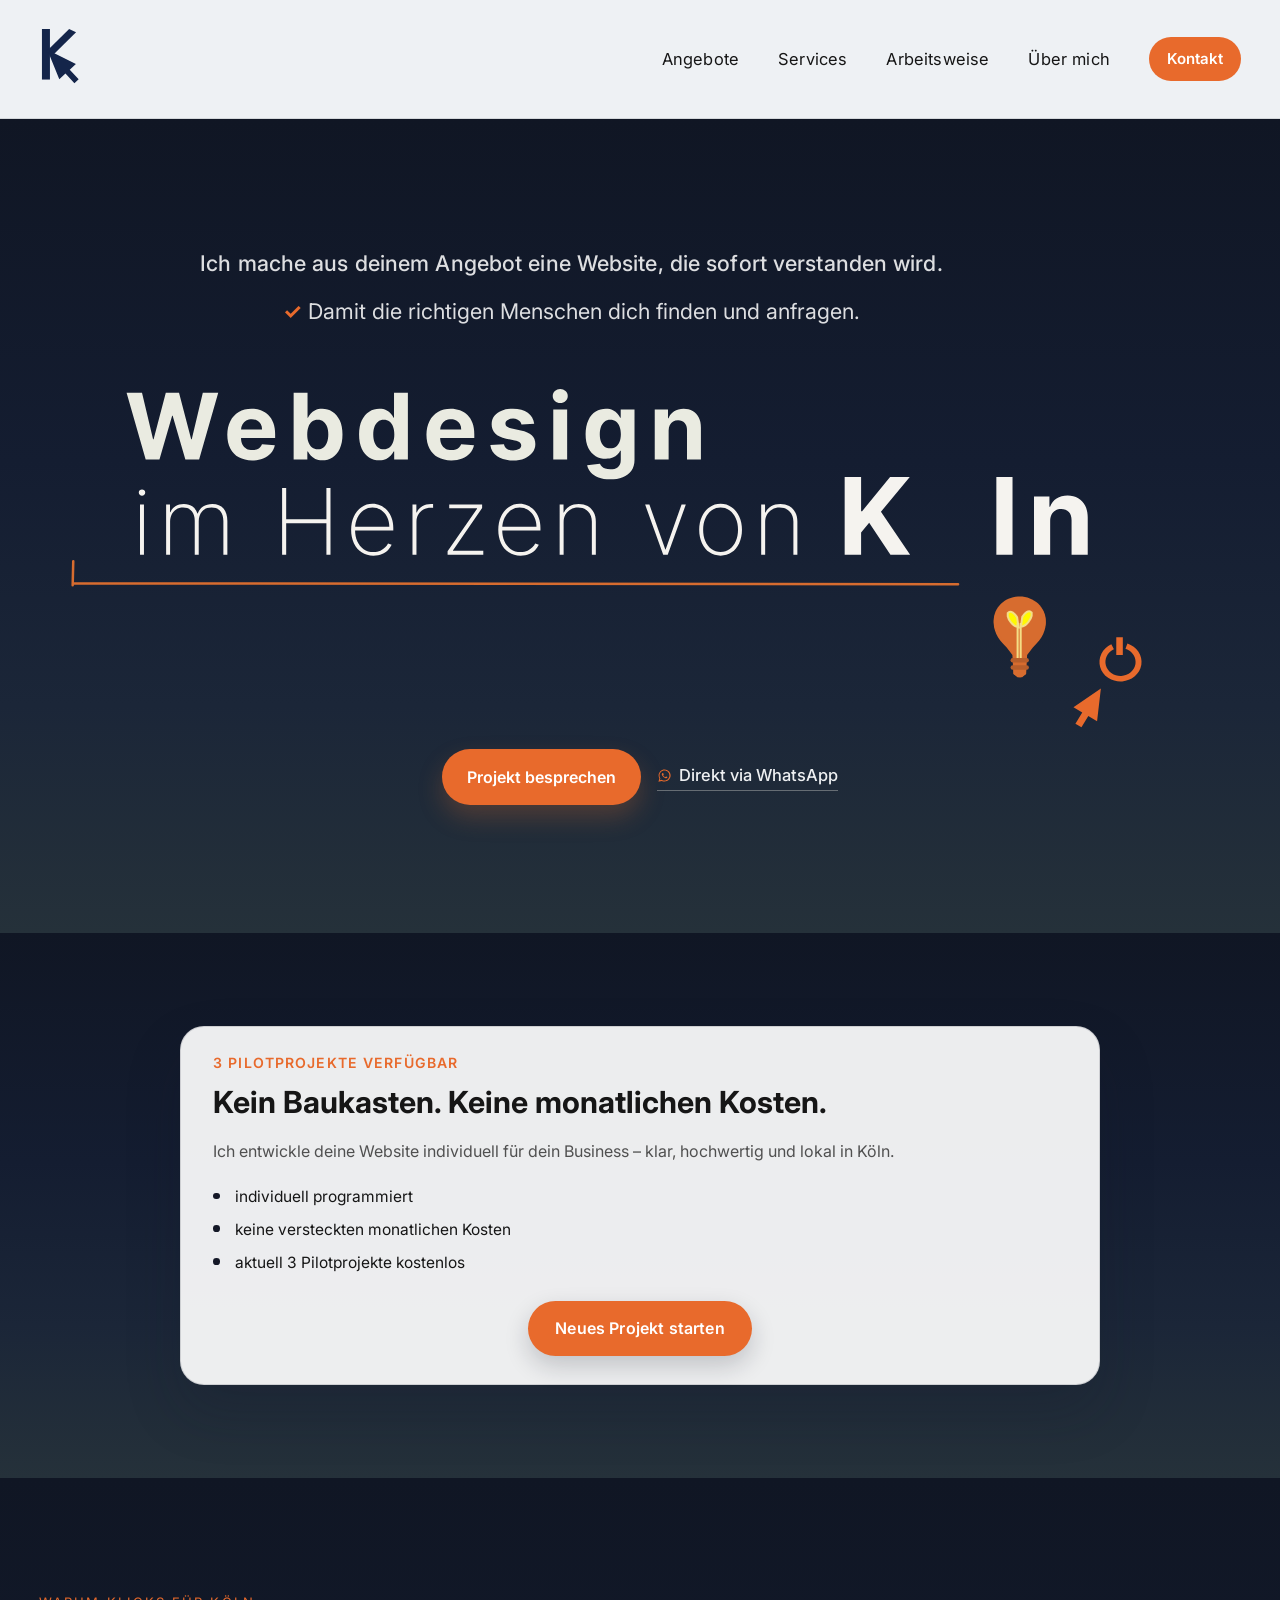
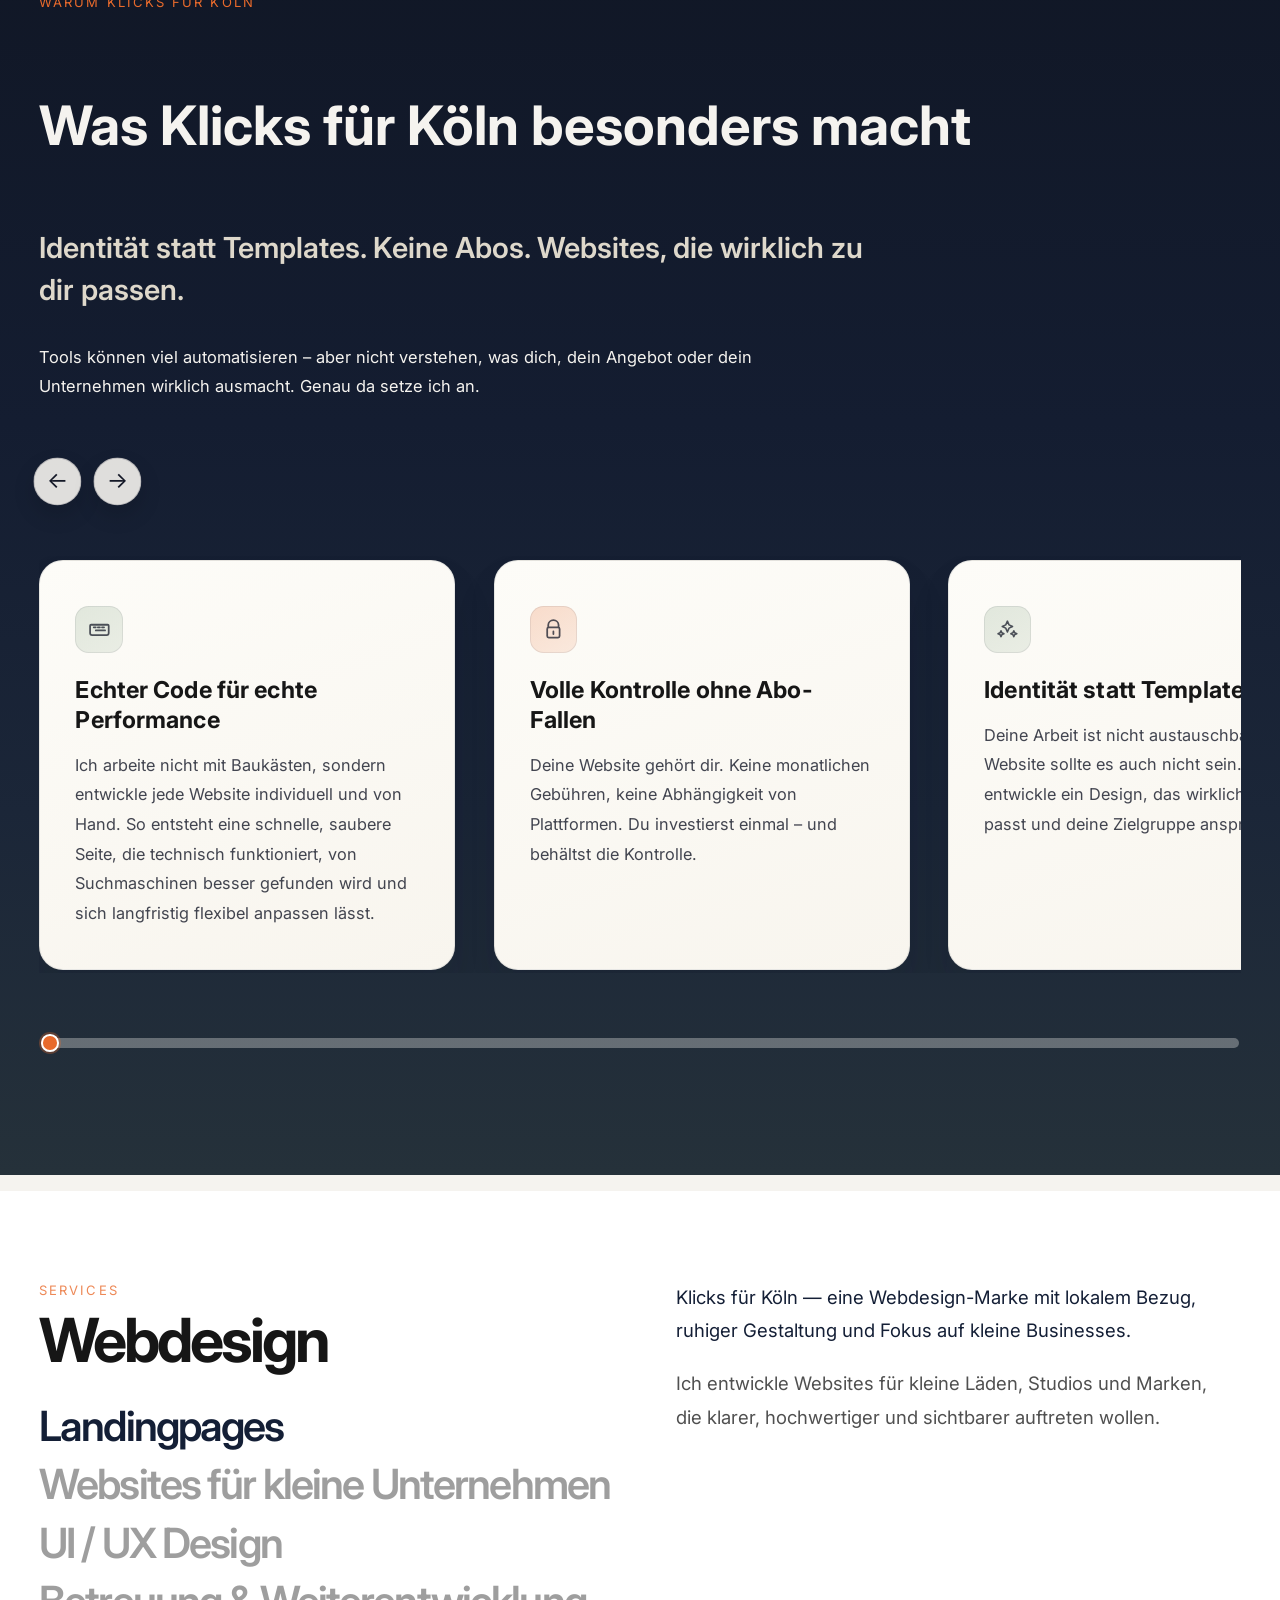
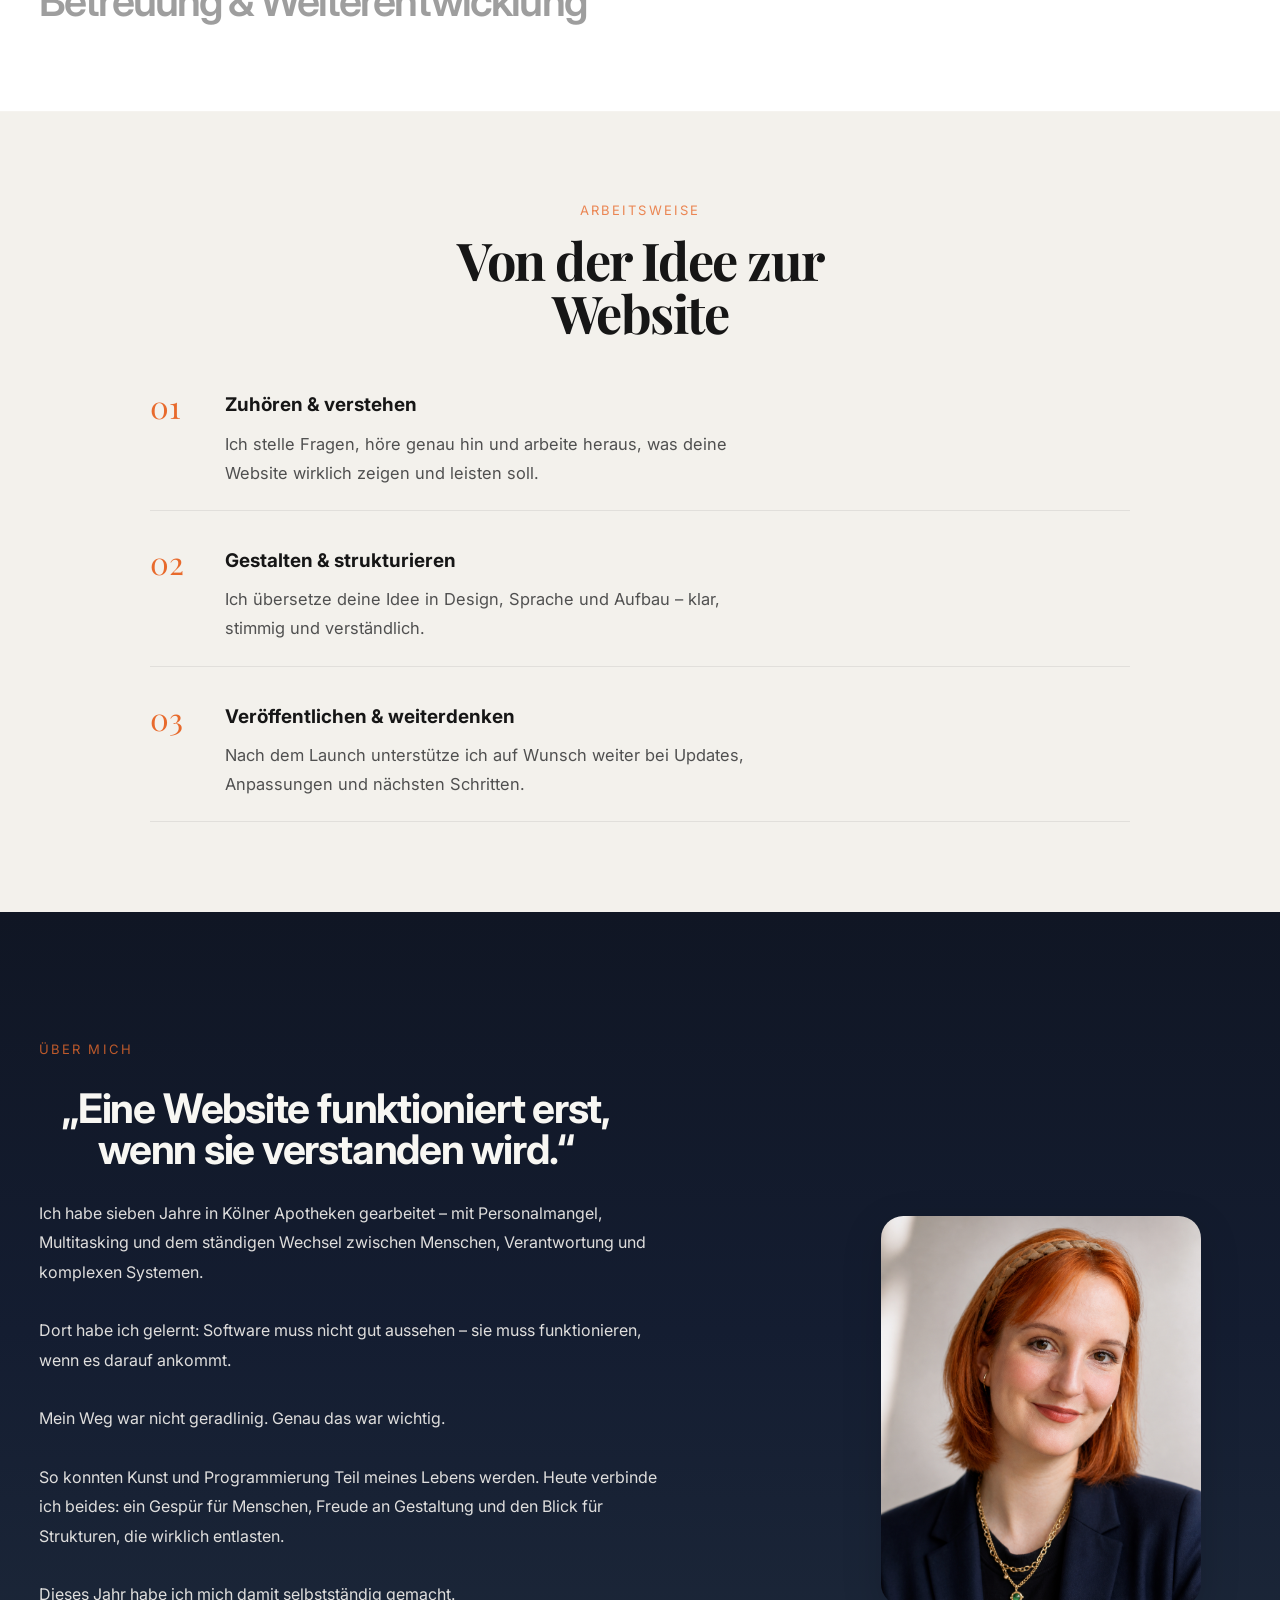
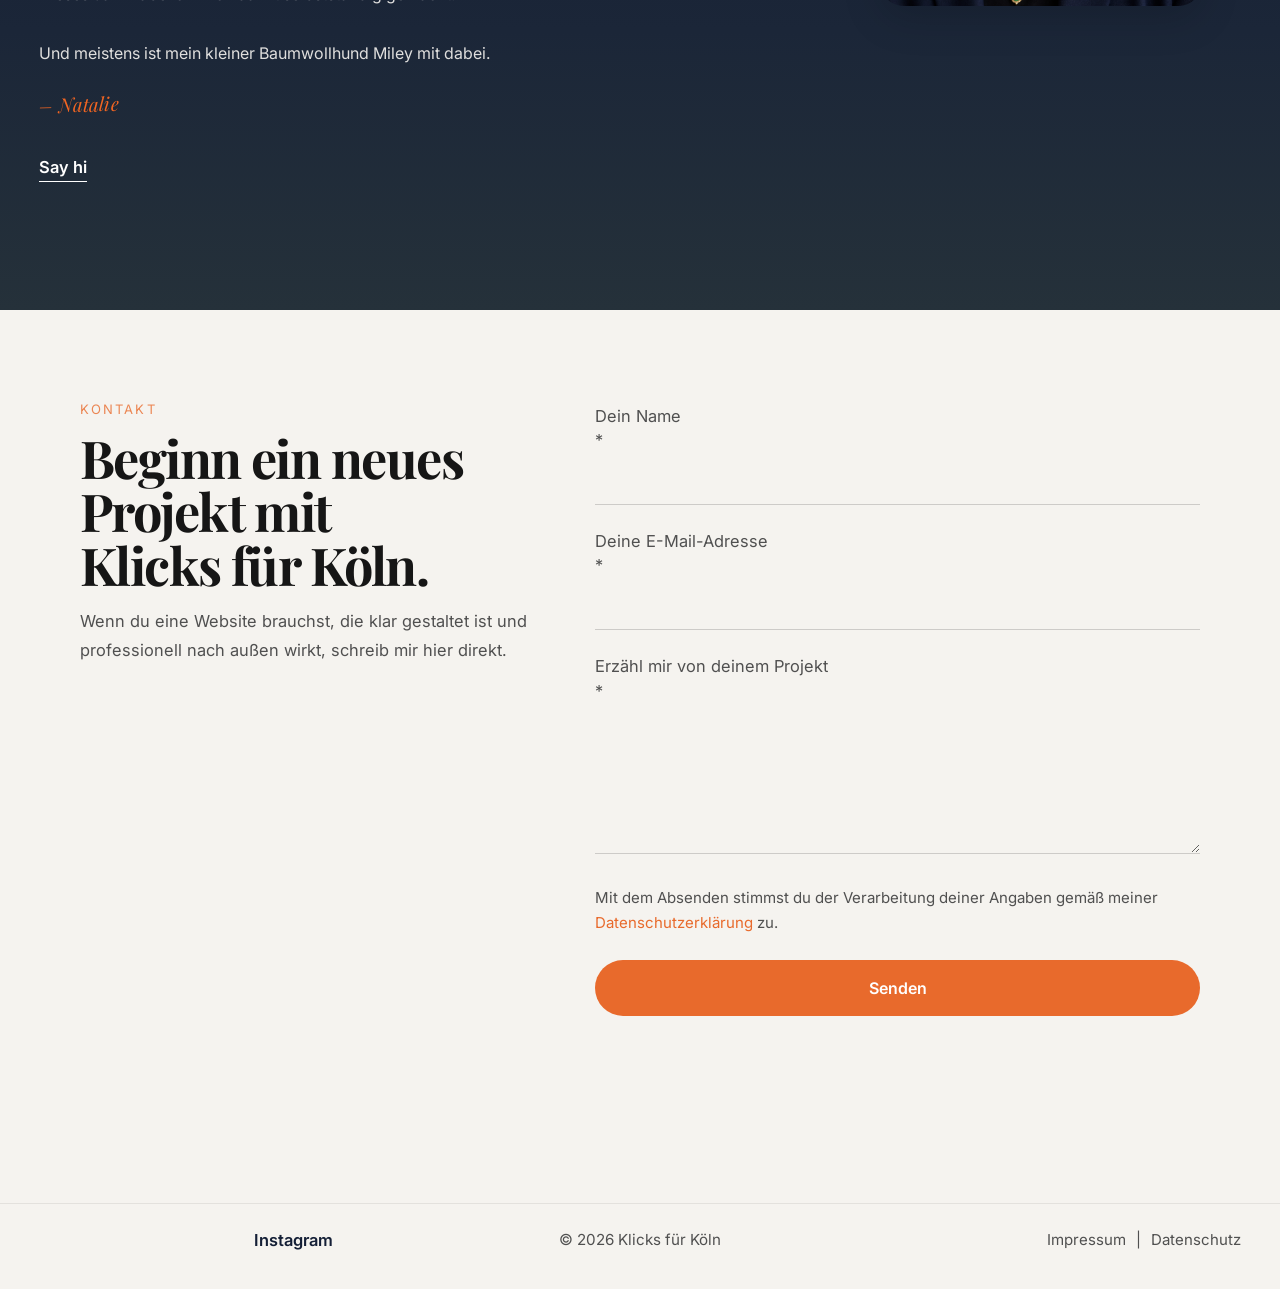
==== commit 4bc3b10d: "Adjust mobile hero split layout and enlarge header logo" ====
--- a/index.html
+++ b/index.html
@@ -68,8 +68,18 @@
 von Köln
 </h1>-->
 
+<div class="hero-topline">
+<h1 class="hero-title-anim js-enter-left">Webdesign im Herzen von Köln</h1>
+</div>
+
+<div class="hero-mobile-row">
+<div class="hero-message"> 
+<p class="hero-subline">Ich mache aus deinem Angebot eine Website, die sofort verstanden wird.</p>
+<p class="hero-benefit"><span class="hero-benefit-check" aria-hidden="true">✓</span> Damit die richtigen Menschen dich finden und anfragen.</p>
+</div>
+
 <div class="hero-graphic" aria-hidden="true">
-<div class="hero-touch-left"></div> <!-- DAS HIER EINFÜGEN -->
+<div class="hero-touch-left"></div>
 <svg class="hero-graphic-svg mobile-only" viewBox="0 0 336 367" fill="none" xmlns="http://www.w3.org/2000/svg">
 <g id="Mobil-1" clip-path="url(#clip0_1_2-mobil)">
 <path id="powerbutton-mobil" d="M208.266 303.071C211.107 304.044 213.518 305.959 215.088 308.489C216.658 311.018 217.29 314.007 216.876 316.944L216.835 317.219C216.372 320.05 214.96 322.65 212.819 324.599L212.61 324.786C210.502 326.624 207.844 327.737 205.039 327.959L204.758 327.978C201.849 328.146 198.97 327.344 196.582 325.708L196.352 325.547C193.92 323.802 192.177 321.28 191.419 318.41C190.685 315.629 190.921 312.689 192.082 310.06L192.197 309.806C193.458 307.114 195.627 304.935 198.333 303.643L199.939 306.911L199.579 307.091C197.806 308.033 196.387 309.519 195.54 311.328C194.636 313.258 194.439 315.438 194.982 317.495C195.525 319.552 196.775 321.36 198.518 322.611C200.262 323.861 202.391 324.477 204.543 324.353C206.695 324.229 208.737 323.374 210.321 321.932C211.806 320.58 212.802 318.791 213.165 316.837L213.23 316.445C213.508 314.471 213.127 312.465 212.151 310.728L211.948 310.384C210.823 308.571 209.094 307.198 207.058 306.5L208.266 303.071ZM205.433 310.654H201.389V299H205.433V310.654Z" fill="#D76C2F"/>
@@ -159,9 +169,7 @@
 </svg>
 </div>
 
-<div class="hero-message">
-<p class="hero-subline">Ich mache aus deinem Angebot eine Website, die sofort verstanden wird.</p>
-<p class="hero-benefit"><span class="hero-benefit-check" aria-hidden="true">✓</span> Damit die richtigen Menschen dich finden und anfragen.</p>
+
 <div class="hero-actions">
 <button type="button" class="btn hero-primary-cta" data-open-contact>Projekt besprechen</button>
 <a class="hero-whatsapp-link" href="https://wa.me/491771463746?text=Hi%20Natalie,%20ich%20interessiere%20mich%20für%20eine%20Website" target="_blank" rel="noopener noreferrer" aria-label="Direkt via WhatsApp schreiben">
@@ -170,8 +178,7 @@
 </svg>
 <span>Direkt via WhatsApp</span>
 </a>
-</div>
-</div>
+</div></div>
 
 </section>
 
--- a/styles.css
+++ b/styles.css
@@ -152,7 +152,7 @@
 }
 
 .brand-logo {
-height: clamp(1.85rem, 1.45rem + 1.3vw, 2.45rem);
+height: clamp(2.8rem, 2.25rem + 1.9vw, 4rem);
 width: auto;
 display: block;
 object-fit: contain;
@@ -2338,3 +2338,65 @@
     margin-top: 0.95rem;
   }
 }
+
+
+.hero-topline {
+  margin: 0 auto;
+  width: 100%;
+}
+
+.hero-mobile-row {
+  display: block;
+}
+
+@media (max-width: 767px) {
+  .hero-topline .hero-title-anim {
+    margin: 0;
+    text-align: left;
+    max-width: 13ch;
+    font-size: clamp(2.15rem, 9vw, 3.2rem);
+  }
+
+  .hero-mobile-row {
+    display: grid;
+    grid-template-columns: minmax(0, 1fr) minmax(8.75rem, 41vw);
+    column-gap: clamp(0.45rem, 2.2vw, 0.95rem);
+    align-items: start;
+    margin-top: clamp(0.75rem, 3vw, 1.2rem);
+  }
+
+  .hero-message {
+    text-align: left;
+    margin: 0;
+    max-width: none;
+    align-self: start;
+  }
+
+  .hero-subline,
+  .hero-benefit {
+    margin-left: 0;
+    margin-right: 0;
+    max-width: none;
+  }
+
+  .hero-graphic {
+    margin: 0;
+    justify-content: flex-end;
+    align-self: start;
+  }
+
+  .hero-actions {
+    margin-top: clamp(0.95rem, 3.2vw, 1.4rem);
+    justify-content: center;
+  }
+}
+
+@media (min-width: 768px) {
+  .hero-topline {
+    display: none;
+  }
+
+  .hero-mobile-row {
+    display: block;
+  }
+}
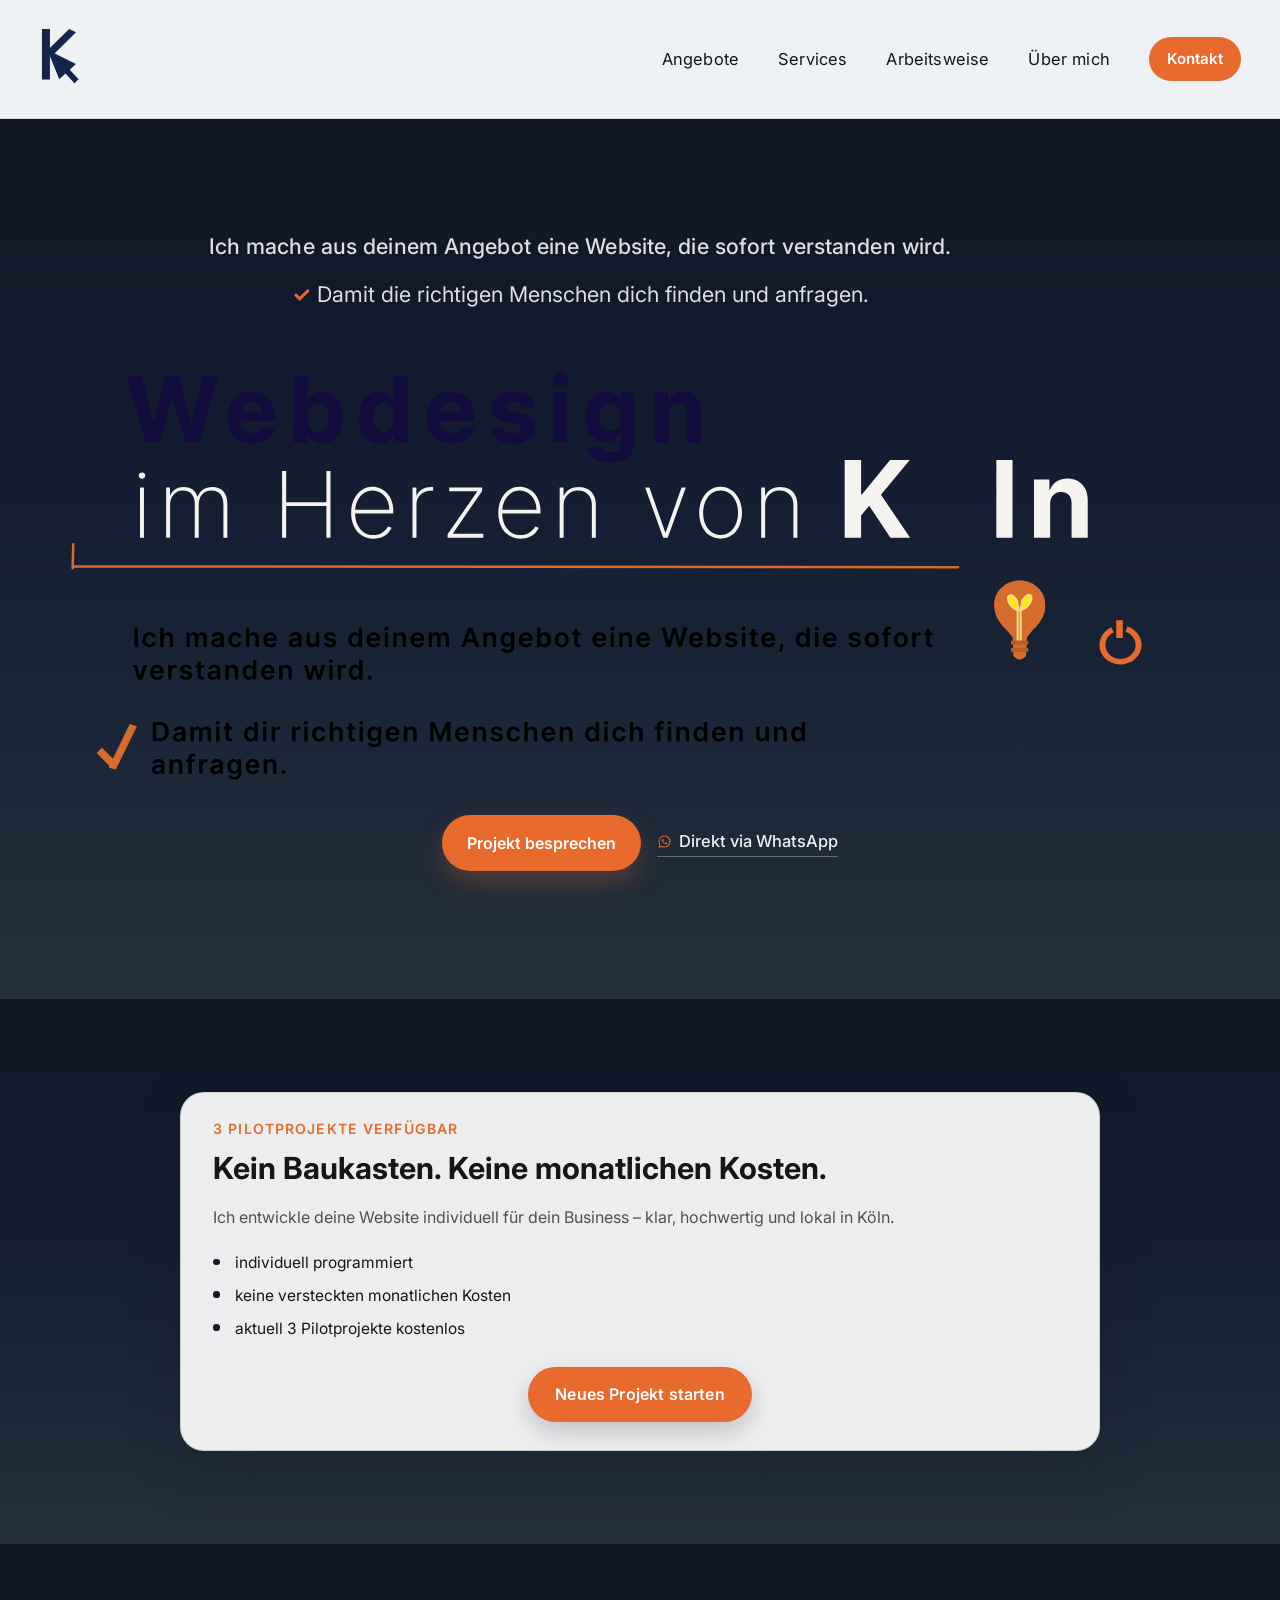
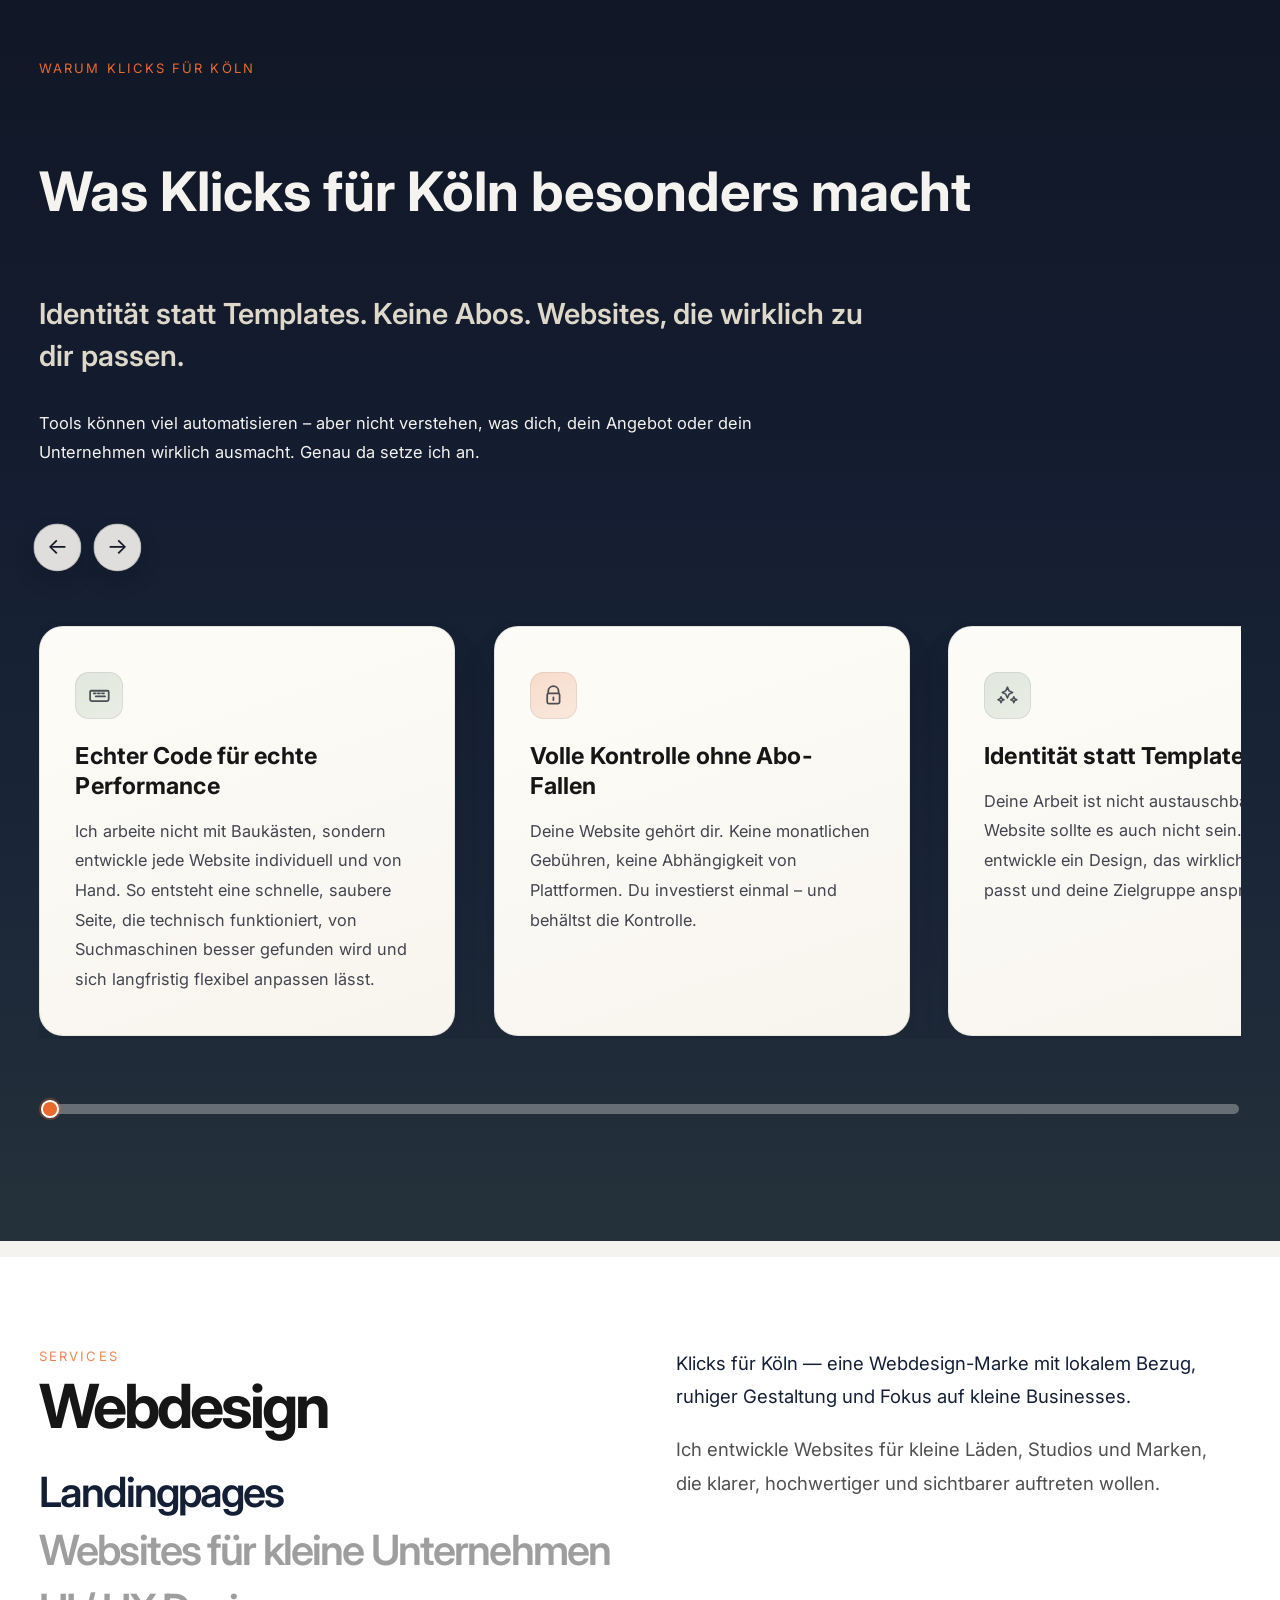
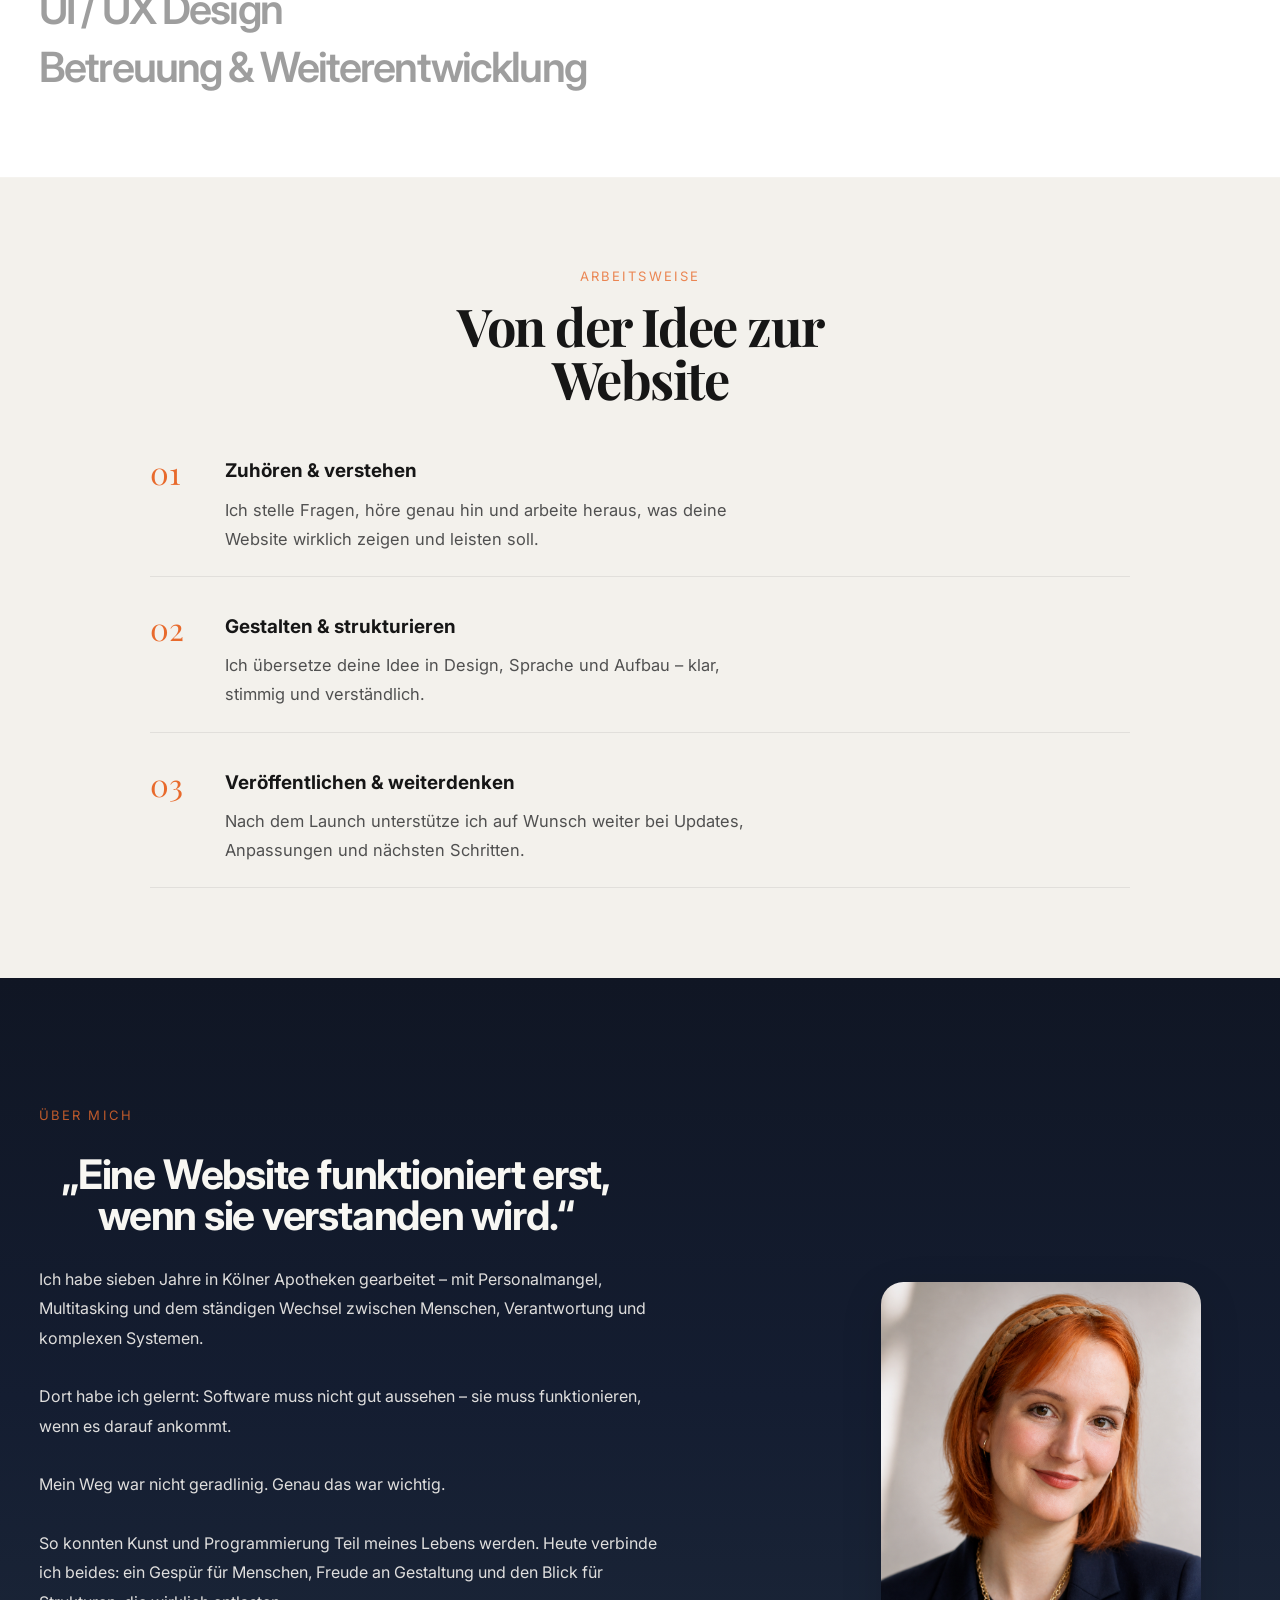
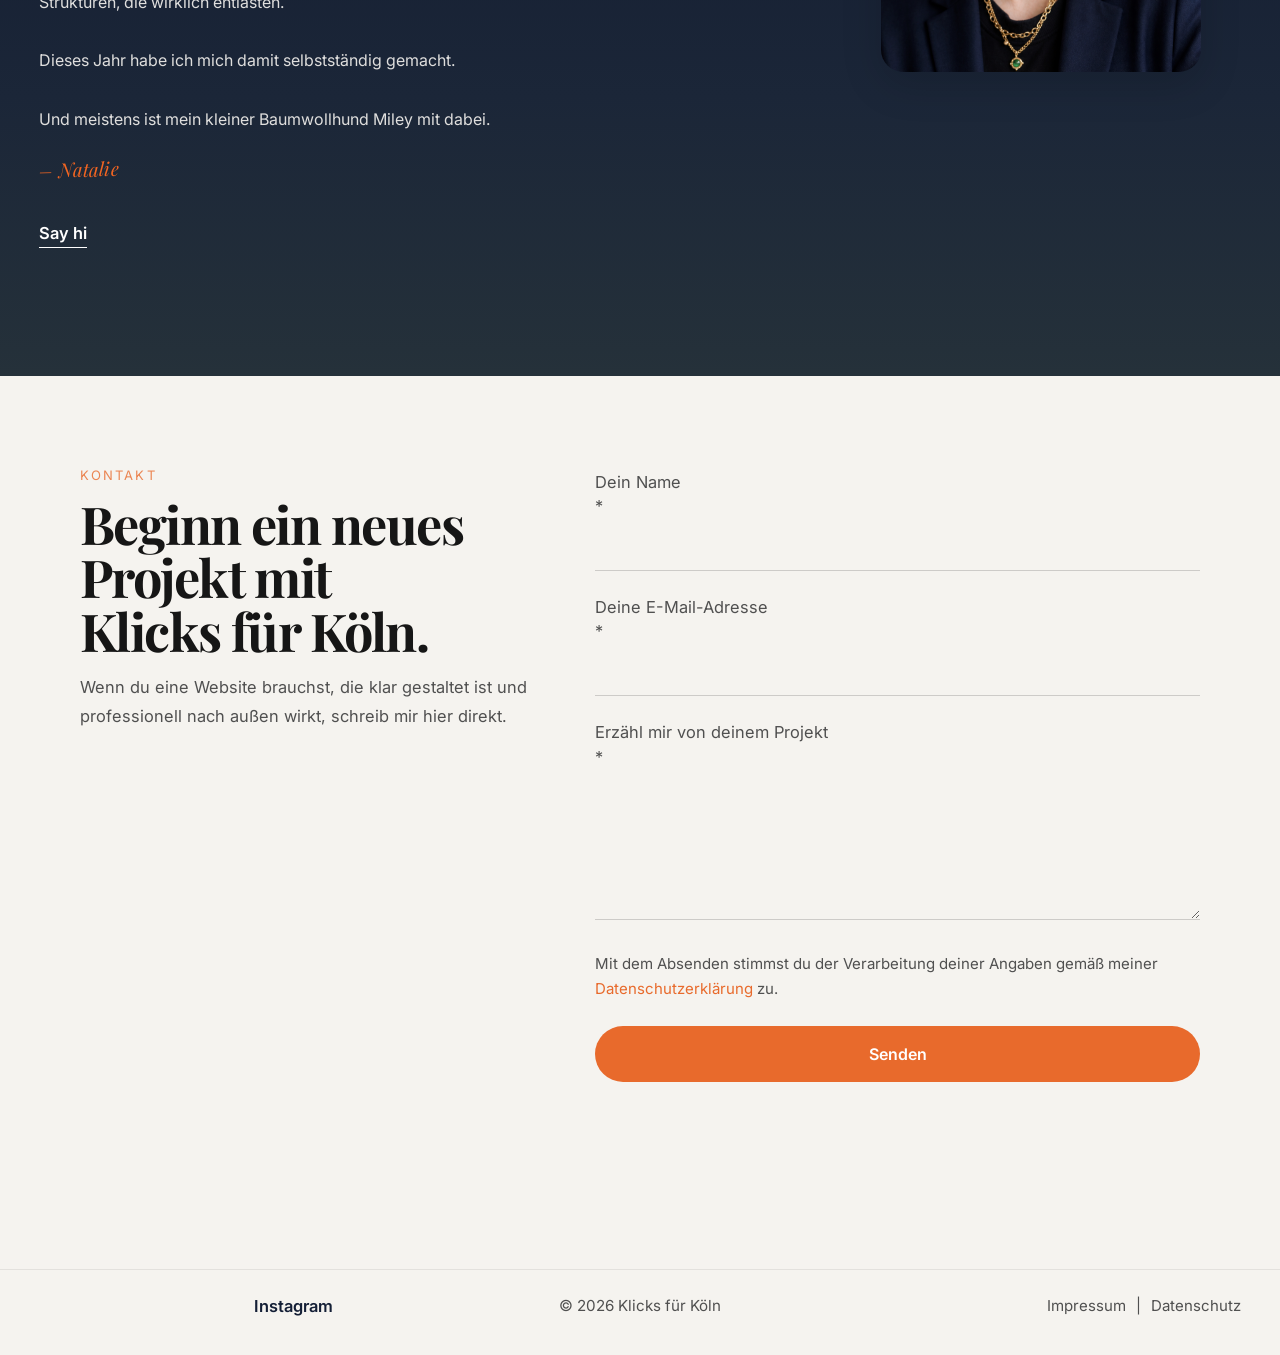
==== commit 8a5c2854: "Update index.html" ====
--- a/index.html
+++ b/index.html
@@ -105,10 +105,16 @@
 <path id="spitzen-mitte" d="M293.724 192.255L300.219 207.096H287.229L293.724 192.255Z" fill="#D76C2F"/>
 </g>
 </g>
-<path id="Webdesign" d="M10.7898 46L0.9375 11.0909H7.73864L14.0284 36.7443H14.3523L21.0682 11.0909H27.2557L33.9886 36.7614H34.2955L40.5852 11.0909H47.3864L37.5341 46H31.2955L24.3068 21.5057H24.0341L17.0284 46H10.7898ZM65.2176 46.5114C62.5926 46.5114 60.3256 45.9659 58.4165 44.875C56.5187 43.7727 55.0585 42.2159 54.0358 40.2045C53.0131 38.1818 52.5017 35.8011 52.5017 33.0625C52.5017 30.3693 53.0131 28.0057 54.0358 25.9716C55.0699 23.9261 56.5131 22.3352 58.3653 21.1989C60.2176 20.0511 62.3937 19.4773 64.8937 19.4773C66.5074 19.4773 68.0301 19.7386 69.4619 20.2614C70.9051 20.7727 72.1778 21.5682 73.2801 22.6477C74.3938 23.7273 75.2688 25.1023 75.9051 26.7727C76.5415 28.4318 76.8597 30.4091 76.8597 32.7045V34.5966H55.3994V30.4375H70.9449C70.9335 29.2557 70.6778 28.2045 70.1778 27.2841C69.6778 26.3523 68.979 25.6193 68.0812 25.0852C67.1949 24.5511 66.1608 24.2841 64.979 24.2841C63.7176 24.2841 62.6097 24.5909 61.6551 25.2045C60.7006 25.8068 59.9562 26.6023 59.4222 27.5909C58.8994 28.5682 58.6324 29.642 58.621 30.8125V34.4432C58.621 35.9659 58.8994 37.2727 59.4562 38.3636C60.0131 39.4432 60.7915 40.2727 61.7915 40.8523C62.7915 41.4205 63.9619 41.7045 65.3028 41.7045C66.2006 41.7045 67.0131 41.5795 67.7403 41.3295C68.4676 41.0682 69.0983 40.6875 69.6324 40.1875C70.1665 39.6875 70.5699 39.0682 70.8426 38.3295L76.604 38.9773C76.2403 40.5 75.5472 41.8295 74.5244 42.9659C73.5131 44.0909 72.2176 44.9659 70.6381 45.5909C69.0585 46.2045 67.2517 46.5114 65.2176 46.5114ZM87.1526 46V11.0909H93.323V24.1477H93.5787C93.8969 23.5114 94.3457 22.8352 94.9253 22.1193C95.5048 21.392 96.2889 20.7727 97.2776 20.2614C98.2662 19.7386 99.5276 19.4773 101.062 19.4773C103.084 19.4773 104.908 19.9943 106.533 21.0284C108.17 22.0511 109.465 23.5682 110.42 25.5795C111.386 27.5795 111.868 30.0341 111.868 32.9432C111.868 35.8182 111.397 38.2614 110.454 40.2727C109.511 42.2841 108.226 43.8182 106.601 44.875C104.976 45.9318 103.136 46.4602 101.079 46.4602C99.5787 46.4602 98.3344 46.2102 97.3457 45.7102C96.3571 45.2102 95.5616 44.608 94.9594 43.9034C94.3685 43.1875 93.9082 42.5114 93.5787 41.875H93.2207V46H87.1526ZM93.2037 32.9091C93.2037 34.6023 93.4423 36.0852 93.9196 37.358C94.4082 38.6307 95.1071 39.625 96.0162 40.3409C96.9366 41.0455 98.0503 41.3977 99.3571 41.3977C100.721 41.3977 101.863 41.0341 102.783 40.3068C103.704 39.5682 104.397 38.5625 104.863 37.2898C105.34 36.0057 105.579 34.5455 105.579 32.9091C105.579 31.2841 105.346 29.8409 104.88 28.5795C104.414 27.3182 103.721 26.3295 102.8 25.6136C101.88 24.8977 100.732 24.5398 99.3571 24.5398C98.0389 24.5398 96.9196 24.8864 95.9991 25.5795C95.0787 26.2727 94.3798 27.2443 93.9026 28.4943C93.4366 29.7443 93.2037 31.2159 93.2037 32.9091ZM131.63 46.4602C129.573 46.4602 127.732 45.9318 126.107 44.875C124.482 43.8182 123.198 42.2841 122.255 40.2727C121.312 38.2614 120.84 35.8182 120.84 32.9432C120.84 30.0341 121.318 27.5795 122.272 25.5795C123.238 23.5682 124.539 22.0511 126.176 21.0284C127.812 19.9943 129.636 19.4773 131.647 19.4773C133.181 19.4773 134.443 19.7386 135.431 20.2614C136.42 20.7727 137.204 21.392 137.784 22.1193C138.363 22.8352 138.812 23.5114 139.13 24.1477H139.386V11.0909H145.573V46H139.505V41.875H139.13C138.812 42.5114 138.352 43.1875 137.749 43.9034C137.147 44.608 136.352 45.2102 135.363 45.7102C134.374 46.2102 133.13 46.4602 131.63 46.4602ZM133.352 41.3977C134.659 41.3977 135.772 41.0455 136.693 40.3409C137.613 39.625 138.312 38.6307 138.789 37.358C139.266 36.0852 139.505 34.6023 139.505 32.9091C139.505 31.2159 139.266 29.7443 138.789 28.4943C138.323 27.2443 137.63 26.2727 136.71 25.5795C135.801 24.8864 134.681 24.5398 133.352 24.5398C131.977 24.5398 130.829 24.8977 129.909 25.6136C128.988 26.3295 128.295 27.3182 127.829 28.5795C127.363 29.8409 127.13 31.2841 127.13 32.9091C127.13 34.5455 127.363 36.0057 127.829 37.2898C128.306 38.5625 129.005 39.5682 129.926 40.3068C130.857 41.0341 131.999 41.3977 133.352 41.3977ZM168.539 46.5114C165.914 46.5114 163.647 45.9659 161.738 44.875C159.841 43.7727 158.38 42.2159 157.358 40.2045C156.335 38.1818 155.824 35.8011 155.824 33.0625C155.824 30.3693 156.335 28.0057 157.358 25.9716C158.392 23.9261 159.835 22.3352 161.687 21.1989C163.539 20.0511 165.716 19.4773 168.216 19.4773C169.829 19.4773 171.352 19.7386 172.784 20.2614C174.227 20.7727 175.5 21.5682 176.602 22.6477C177.716 23.7273 178.591 25.1023 179.227 26.7727C179.863 28.4318 180.182 30.4091 180.182 32.7045V34.5966H158.721V30.4375H174.267C174.255 29.2557 174 28.2045 173.5 27.2841C173 26.3523 172.301 25.6193 171.403 25.0852C170.517 24.5511 169.483 24.2841 168.301 24.2841C167.039 24.2841 165.932 24.5909 164.977 25.2045C164.022 25.8068 163.278 26.6023 162.744 27.5909C162.221 28.5682 161.954 29.642 161.943 30.8125V34.4432C161.943 35.9659 162.221 37.2727 162.778 38.3636C163.335 39.4432 164.113 40.2727 165.113 40.8523C166.113 41.4205 167.284 41.7045 168.625 41.7045C169.522 41.7045 170.335 41.5795 171.062 41.3295C171.789 41.0682 172.42 40.6875 172.954 40.1875C173.488 39.6875 173.892 39.0682 174.164 38.3295L179.926 38.9773C179.562 40.5 178.869 41.8295 177.846 42.9659C176.835 44.0909 175.539 44.9659 173.96 45.5909C172.38 46.2045 170.574 46.5114 168.539 46.5114ZM210.895 26.7386L205.27 27.3523C205.111 26.7841 204.832 26.25 204.435 25.75C204.048 25.25 203.526 24.8466 202.866 24.5398C202.207 24.233 201.401 24.0795 200.446 24.0795C199.162 24.0795 198.082 24.358 197.207 24.9148C196.344 25.4716 195.918 26.1932 195.929 27.0795C195.918 27.8409 196.196 28.4602 196.764 28.9375C197.344 29.4148 198.298 29.8068 199.628 30.1136L204.094 31.0682C206.571 31.6023 208.412 32.4489 209.616 33.608C210.832 34.767 211.446 36.2841 211.457 38.1591C211.446 39.8068 210.963 41.2614 210.009 42.5227C209.065 43.7727 207.753 44.75 206.071 45.4545C204.389 46.1591 202.457 46.5114 200.276 46.5114C197.071 46.5114 194.491 45.8409 192.537 44.5C190.582 43.1477 189.418 41.267 189.043 38.858L195.06 38.2784C195.332 39.4602 195.912 40.3523 196.798 40.9545C197.685 41.5568 198.838 41.858 200.259 41.858C201.724 41.858 202.901 41.5568 203.787 40.9545C204.685 40.3523 205.134 39.608 205.134 38.7216C205.134 37.9716 204.844 37.3523 204.264 36.8636C203.696 36.375 202.81 36 201.605 35.7386L197.139 34.8011C194.628 34.2784 192.77 33.3977 191.565 32.1591C190.361 30.9091 189.764 29.3295 189.776 27.4205C189.764 25.8068 190.202 24.4091 191.088 23.2273C191.986 22.0341 193.23 21.1136 194.821 20.4659C196.423 19.8068 198.27 19.4773 200.361 19.4773C203.429 19.4773 205.844 20.1307 207.605 21.4375C209.378 22.7443 210.474 24.5114 210.895 26.7386ZM221.345 46V19.8182H227.516V46H221.345ZM224.448 16.1023C223.47 16.1023 222.63 15.7784 221.925 15.1307C221.22 14.4716 220.868 13.6818 220.868 12.7614C220.868 11.8295 221.22 11.0398 221.925 10.392C222.63 9.73295 223.47 9.40341 224.448 9.40341C225.436 9.40341 226.277 9.73295 226.97 10.392C227.675 11.0398 228.027 11.8295 228.027 12.7614C228.027 13.6818 227.675 14.4716 226.97 15.1307C226.277 15.7784 225.436 16.1023 224.448 16.1023ZM250.047 56.3636C247.832 56.3636 245.928 56.0625 244.337 55.4602C242.746 54.8693 241.468 54.0739 240.502 53.0739C239.536 52.0739 238.866 50.9659 238.491 49.75L244.047 48.4034C244.297 48.9148 244.661 49.4205 245.138 49.9205C245.616 50.4318 246.258 50.8523 247.064 51.1818C247.883 51.5227 248.911 51.6932 250.15 51.6932C251.9 51.6932 253.349 51.267 254.496 50.4148C255.644 49.5739 256.218 48.1875 256.218 46.2557V41.2955H255.911C255.593 41.9318 255.127 42.5852 254.513 43.2557C253.911 43.9261 253.11 44.4886 252.11 44.9432C251.121 45.3977 249.877 45.625 248.377 45.625C246.366 45.625 244.542 45.1534 242.905 44.2102C241.28 43.2557 239.985 41.8352 239.019 39.9489C238.064 38.0511 237.587 35.6761 237.587 32.8239C237.587 29.9489 238.064 27.5227 239.019 25.5455C239.985 23.5568 241.286 22.0511 242.922 21.0284C244.559 19.9943 246.383 19.4773 248.394 19.4773C249.928 19.4773 251.189 19.7386 252.178 20.2614C253.178 20.7727 253.974 21.392 254.564 22.1193C255.155 22.8352 255.604 23.5114 255.911 24.1477H256.252V19.8182H262.337V46.4261C262.337 48.6648 261.803 50.517 260.735 51.983C259.667 53.4489 258.207 54.5455 256.354 55.2727C254.502 56 252.4 56.3636 250.047 56.3636ZM250.099 40.7841C251.405 40.7841 252.519 40.4659 253.439 39.8295C254.36 39.1932 255.059 38.2784 255.536 37.0852C256.013 35.892 256.252 34.4602 256.252 32.7898C256.252 31.142 256.013 29.6989 255.536 28.4602C255.07 27.2216 254.377 26.2614 253.457 25.5795C252.547 24.8864 251.428 24.5398 250.099 24.5398C248.724 24.5398 247.576 24.8977 246.655 25.6136C245.735 26.3295 245.042 27.3125 244.576 28.5625C244.11 29.8011 243.877 31.2102 243.877 32.7898C243.877 34.392 244.11 35.7955 244.576 37C245.053 38.1932 245.752 39.125 246.672 39.7955C247.604 40.4545 248.746 40.7841 250.099 40.7841ZM279.632 30.6591V46H273.461V19.8182H279.359V24.267H279.666C280.268 22.8011 281.228 21.6364 282.546 20.7727C283.876 19.9091 285.518 19.4773 287.472 19.4773C289.279 19.4773 290.853 19.8636 292.194 20.6364C293.546 21.4091 294.592 22.5284 295.33 23.9943C296.08 25.4602 296.45 27.2386 296.438 29.3295V46H290.268V30.2841C290.268 28.5341 289.813 27.1648 288.904 26.1761C288.007 25.1875 286.762 24.6932 285.171 24.6932C284.092 24.6932 283.132 24.9318 282.291 25.4091C281.461 25.875 280.808 26.5511 280.33 27.4375C279.864 28.3239 279.632 29.3977 279.632 30.6591Z" fill="#EAEBE1"/>
+<path id="Webdesign" d="M10.7898 46L0.9375 11.0909H7.73864L14.0284 36.7443H14.3523L21.0682 11.0909H27.2557L33.9886 36.7614H34.2955L40.5852 11.0909H47.3864L37.5341 46H31.2955L24.3068 21.5057H24.0341L17.0284 46H10.7898ZM65.2176 46.5114C62.5926 46.5114 60.3256 45.9659 58.4165 44.875C56.5187 43.7727 55.0585 42.2159 54.0358 40.2045C53.0131 38.1818 52.5017 35.8011 52.5017 33.0625C52.5017 30.3693 53.0131 28.0057 54.0358 25.9716C55.0699 23.9261 56.5131 22.3352 58.3653 21.1989C60.2176 20.0511 62.3937 19.4773 64.8937 19.4773C66.5074 19.4773 68.0301 19.7386 69.4619 20.2614C70.9051 20.7727 72.1778 21.5682 73.2801 22.6477C74.3938 23.7273 75.2688 25.1023 75.9051 26.7727C76.5415 28.4318 76.8597 30.4091 76.8597 32.7045V34.5966H55.3994V30.4375H70.9449C70.9335 29.2557 70.6778 28.2045 70.1778 27.2841C69.6778 26.3523 68.979 25.6193 68.0812 25.0852C67.1949 24.5511 66.1608 24.2841 64.979 24.2841C63.7176 24.2841 62.6097 24.5909 61.6551 25.2045C60.7006 25.8068 59.9562 26.6023 59.4222 27.5909C58.8994 28.5682 58.6324 29.642 58.621 30.8125V34.4432C58.621 35.9659 58.8994 37.2727 59.4562 38.3636C60.0131 39.4432 60.7915 40.2727 61.7915 40.8523C62.7915 41.4205 63.9619 41.7045 65.3028 41.7045C66.2006 41.7045 67.0131 41.5795 67.7403 41.3295C68.4676 41.0682 69.0983 40.6875 69.6324 40.1875C70.1665 39.6875 70.5699 39.0682 70.8426 38.3295L76.604 38.9773C76.2403 40.5 75.5472 41.8295 74.5244 42.9659C73.5131 44.0909 72.2176 44.9659 70.6381 45.5909C69.0585 46.2045 67.2517 46.5114 65.2176 46.5114ZM87.1526 46V11.0909H93.323V24.1477H93.5787C93.8969 23.5114 94.3457 22.8352 94.9253 22.1193C95.5048 21.392 96.2889 20.7727 97.2776 20.2614C98.2662 19.7386 99.5276 19.4773 101.062 19.4773C103.084 19.4773 104.908 19.9943 106.533 21.0284C108.17 22.0511 109.465 23.5682 110.42 25.5795C111.386 27.5795 111.868 30.0341 111.868 32.9432C111.868 35.8182 111.397 38.2614 110.454 40.2727C109.511 42.2841 108.226 43.8182 106.601 44.875C104.976 45.9318 103.136 46.4602 101.079 46.4602C99.5787 46.4602 98.3344 46.2102 97.3457 45.7102C96.3571 45.2102 95.5616 44.608 94.9594 43.9034C94.3685 43.1875 93.9082 42.5114 93.5787 41.875H93.2207V46H87.1526ZM93.2037 32.9091C93.2037 34.6023 93.4423 36.0852 93.9196 37.358C94.4082 38.6307 95.1071 39.625 96.0162 40.3409C96.9366 41.0455 98.0503 41.3977 99.3571 41.3977C100.721 41.3977 101.863 41.0341 102.783 40.3068C103.704 39.5682 104.397 38.5625 104.863 37.2898C105.34 36.0057 105.579 34.5455 105.579 32.9091C105.579 31.2841 105.346 29.8409 104.88 28.5795C104.414 27.3182 103.721 26.3295 102.8 25.6136C101.88 24.8977 100.732 24.5398 99.3571 24.5398C98.0389 24.5398 96.9196 24.8864 95.9991 25.5795C95.0787 26.2727 94.3798 27.2443 93.9026 28.4943C93.4366 29.7443 93.2037 31.2159 93.2037 32.9091ZM131.63 46.4602C129.573 46.4602 127.732 45.9318 126.107 44.875C124.482 43.8182 123.198 42.2841 122.255 40.2727C121.312 38.2614 120.84 35.8182 120.84 32.9432C120.84 30.0341 121.318 27.5795 122.272 25.5795C123.238 23.5682 124.539 22.0511 126.176 21.0284C127.812 19.9943 129.636 19.4773 131.647 19.4773C133.181 19.4773 134.443 19.7386 135.431 20.2614C136.42 20.7727 137.204 21.392 137.784 22.1193C138.363 22.8352 138.812 23.5114 139.13 24.1477H139.386V11.0909H145.573V46H139.505V41.875H139.13C138.812 42.5114 138.352 43.1875 137.749 43.9034C137.147 44.608 136.352 45.2102 135.363 45.7102C134.374 46.2102 133.13 46.4602 131.63 46.4602ZM133.352 41.3977C134.659 41.3977 135.772 41.0455 136.693 40.3409C137.613 39.625 138.312 38.6307 138.789 37.358C139.266 36.0852 139.505 34.6023 139.505 32.9091C139.505 31.2159 139.266 29.7443 138.789 28.4943C138.323 27.2443 137.63 26.2727 136.71 25.5795C135.801 24.8864 134.681 24.5398 133.352 24.5398C131.977 24.5398 130.829 24.8977 129.909 25.6136C128.988 26.3295 128.295 27.3182 127.829 28.5795C127.363 29.8409 127.13 31.2841 127.13 32.9091C127.13 34.5455 127.363 36.0057 127.829 37.2898C128.306 38.5625 129.005 39.5682 129.926 40.3068C130.857 41.0341 131.999 41.3977 133.352 41.3977ZM168.539 46.5114C165.914 46.5114 163.647 45.9659 161.738 44.875C159.841 43.7727 158.38 42.2159 157.358 40.2045C156.335 38.1818 155.824 35.8011 155.824 33.0625C155.824 30.3693 156.335 28.0057 157.358 25.9716C158.392 23.9261 159.835 22.3352 161.687 21.1989C163.539 20.0511 165.716 19.4773 168.216 19.4773C169.829 19.4773 171.352 19.7386 172.784 20.2614C174.227 20.7727 175.5 21.5682 176.602 22.6477C177.716 23.7273 178.591 25.1023 179.227 26.7727C179.863 28.4318 180.182 30.4091 180.182 32.7045V34.5966H158.721V30.4375H174.267C174.255 29.2557 174 28.2045 173.5 27.2841C173 26.3523 172.301 25.6193 171.403 25.0852C170.517 24.5511 169.483 24.2841 168.301 24.2841C167.039 24.2841 165.932 24.5909 164.977 25.2045C164.022 25.8068 163.278 26.6023 162.744 27.5909C162.221 28.5682 161.954 29.642 161.943 30.8125V34.4432C161.943 35.9659 162.221 37.2727 162.778 38.3636C163.335 39.4432 164.113 40.2727 165.113 40.8523C166.113 41.4205 167.284 41.7045 168.625 41.7045C169.522 41.7045 170.335 41.5795 171.062 41.3295C171.789 41.0682 172.42 40.6875 172.954 40.1875C173.488 39.6875 173.892 39.0682 174.164 38.3295L179.926 38.9773C179.562 40.5 178.869 41.8295 177.846 42.9659C176.835 44.0909 175.539 44.9659 173.96 45.5909C172.38 46.2045 170.574 46.5114 168.539 46.5114ZM210.895 26.7386L205.27 27.3523C205.111 26.7841 204.832 26.25 204.435 25.75C204.048 25.25 203.526 24.8466 202.866 24.5398C202.207 24.233 201.401 24.0795 200.446 24.0795C199.162 24.0795 198.082 24.358 197.207 24.9148C196.344 25.4716 195.918 26.1932 195.929 27.0795C195.918 27.8409 196.196 28.4602 196.764 28.9375C197.344 29.4148 198.298 29.8068 199.628 30.1136L204.094 31.0682C206.571 31.6023 208.412 32.4489 209.616 33.608C210.832 34.767 211.446 36.2841 211.457 38.1591C211.446 39.8068 210.963 41.2614 210.009 42.5227C209.065 43.7727 207.753 44.75 206.071 45.4545C204.389 46.1591 202.457 46.5114 200.276 46.5114C197.071 46.5114 194.491 45.8409 192.537 44.5C190.582 43.1477 189.418 41.267 189.043 38.858L195.06 38.2784C195.332 39.4602 195.912 40.3523 196.798 40.9545C197.685 41.5568 198.838 41.858 200.259 41.858C201.724 41.858 202.901 41.5568 203.787 40.9545C204.685 40.3523 205.134 39.608 205.134 38.7216C205.134 37.9716 204.844 37.3523 204.264 36.8636C203.696 36.375 202.81 36 201.605 35.7386L197.139 34.8011C194.628 34.2784 192.77 33.3977 191.565 32.1591C190.361 30.9091 189.764 29.3295 189.776 27.4205C189.764 25.8068 190.202 24.4091 191.088 23.2273C191.986 22.0341 193.23 21.1136 194.821 20.4659C196.423 19.8068 198.27 19.4773 200.361 19.4773C203.429 19.4773 205.844 20.1307 207.605 21.4375C209.378 22.7443 210.474 24.5114 210.895 26.7386ZM221.345 46V19.8182H227.516V46H221.345ZM224.448 16.1023C223.47 16.1023 222.63 15.7784 221.925 15.1307C221.22 14.4716 220.868 13.6818 220.868 12.7614C220.868 11.8295 221.22 11.0398 221.925 10.392C222.63 9.73295 223.47 9.40341 224.448 9.40341C225.436 9.40341 226.277 9.73295 226.97 10.392C227.675 11.0398 228.027 11.8295 228.027 12.7614C228.027 13.6818 227.675 14.4716 226.97 15.1307C226.277 15.7784 225.436 16.1023 224.448 16.1023ZM250.047 56.3636C247.832 56.3636 245.928 56.0625 244.337 55.4602C242.746 54.8693 241.468 54.0739 240.502 53.0739C239.536 52.0739 238.866 50.9659 238.491 49.75L244.047 48.4034C244.297 48.9148 244.661 49.4205 245.138 49.9205C245.616 50.4318 246.258 50.8523 247.064 51.1818C247.883 51.5227 248.911 51.6932 250.15 51.6932C251.9 51.6932 253.349 51.267 254.496 50.4148C255.644 49.5739 256.218 48.1875 256.218 46.2557V41.2955H255.911C255.593 41.9318 255.127 42.5852 254.513 43.2557C253.911 43.9261 253.11 44.4886 252.11 44.9432C251.121 45.3977 249.877 45.625 248.377 45.625C246.366 45.625 244.542 45.1534 242.905 44.2102C241.28 43.2557 239.985 41.8352 239.019 39.9489C238.064 38.0511 237.587 35.6761 237.587 32.8239C237.587 29.9489 238.064 27.5227 239.019 25.5455C239.985 23.5568 241.286 22.0511 242.922 21.0284C244.559 19.9943 246.383 19.4773 248.394 19.4773C249.928 19.4773 251.189 19.7386 252.178 20.2614C253.178 20.7727 253.974 21.392 254.564 22.1193C255.155 22.8352 255.604 23.5114 255.911 24.1477H256.252V19.8182H262.337V46.4261C262.337 48.6648 261.803 50.517 260.735 51.983C259.667 53.4489 258.207 54.5455 256.354 55.2727C254.502 56 252.4 56.3636 250.047 56.3636ZM250.099 40.7841C251.405 40.7841 252.519 40.4659 253.439 39.8295C254.36 39.1932 255.059 38.2784 255.536 37.0852C256.013 35.892 256.252 34.4602 256.252 32.7898C256.252 31.142 256.013 29.6989 255.536 28.4602C255.07 27.2216 254.377 26.2614 253.457 25.5795C252.547 24.8864 251.428 24.5398 250.099 24.5398C248.724 24.5398 247.576 24.8977 246.655 25.6136C245.735 26.3295 245.042 27.3125 244.576 28.5625C244.11 29.8011 243.877 31.2102 243.877 32.7898C243.877 34.392 244.11 35.7955 244.576 37C245.053 38.1932 245.752 39.125 246.672 39.7955C247.604 40.4545 248.746 40.7841 250.099 40.7841ZM279.632 30.6591V46H273.461V19.8182H279.359V24.267H279.666C280.268 22.8011 281.228 21.6364 282.546 20.7727C283.876 19.9091 285.518 19.4773 287.472 19.4773C289.279 19.4773 290.853 19.8636 292.194 20.6364C293.546 21.4091 294.592 22.5284 295.33 23.9943C296.08 25.4602 296.45 27.2386 296.438 29.3295V46H290.268V30.2841C290.268 28.5341 289.813 27.1648 288.904 26.1761C288.007 25.1875 286.762 24.6932 285.171 24.6932C284.092 24.6932 283.132 24.9318 282.291 25.4091C281.461 25.875 280.808 26.5511 280.33 27.4375C279.864 28.3239 279.632 29.3977 279.632 30.6591Z" fill="#07052B"/>
 <g id="im Herzen von K&#195;&#182;ln">
-<path d="M9.69318 92V74.5455H11.7273V92H9.69318ZM10.7273 71.5455C10.3106 71.5455 9.95455 71.4053 9.65909 71.125C9.36364 70.8371 9.21591 70.4924 9.21591 70.0909C9.21591 69.6894 9.36364 69.3485 9.65909 69.0682C9.95455 68.7803 10.3106 68.6364 10.7273 68.6364C11.1439 68.6364 11.5 68.7803 11.7955 69.0682C12.0909 69.3485 12.2386 69.6894 12.2386 70.0909C12.2386 70.4924 12.0909 70.8371 11.7955 71.125C11.5 71.4053 11.1439 71.5455 10.7273 71.5455ZM18.9967 92V74.5455H20.9626V77.2273H21.1444C21.4929 76.3258 22.0725 75.6174 22.8831 75.1023C23.7013 74.5795 24.6823 74.3182 25.8263 74.3182C27.0308 74.3182 28.0194 74.6023 28.7922 75.1705C29.5725 75.7311 30.1558 76.5038 30.5422 77.4886H30.6899C31.0838 76.5189 31.724 75.75 32.6103 75.1818C33.5043 74.6061 34.5876 74.3182 35.8603 74.3182C37.4816 74.3182 38.7619 74.8295 39.7013 75.8523C40.6406 76.8674 41.1103 78.3523 41.1103 80.3068V92H39.0876V80.3068C39.0876 78.928 38.7353 77.8939 38.0308 77.2045C37.3263 76.5152 36.3982 76.1705 35.2467 76.1705C33.9134 76.1705 32.8869 76.5795 32.1672 77.3977C31.4475 78.2159 31.0876 79.2538 31.0876 80.5114V92H29.0194V80.125C29.0194 78.9432 28.6899 77.9886 28.0308 77.2614C27.3717 76.5341 26.4437 76.1705 25.2467 76.1705C24.4437 76.1705 23.7202 76.3674 23.0763 76.7614C22.4399 77.1553 21.9361 77.7045 21.5649 78.4091C21.2013 79.1061 21.0194 79.9091 21.0194 80.8182V92H18.9967ZM59.7259 92V68.7273H61.8509V79.3977H75.0555V68.7273H77.1805V92H75.0555V81.3068H61.8509V92H59.7259ZM91.9073 92.3636C90.2785 92.3636 88.8694 91.9848 87.68 91.2273C86.4906 90.4621 85.5702 89.4053 84.9186 88.0568C84.2747 86.7008 83.9527 85.1402 83.9527 83.375C83.9527 81.6174 84.2747 80.0568 84.9186 78.6932C85.5702 77.322 86.4679 76.25 87.6118 75.4773C88.7633 74.697 90.0929 74.3068 91.6005 74.3068C92.5474 74.3068 93.4603 74.4811 94.3391 74.8295C95.2179 75.1705 96.0058 75.697 96.7027 76.4091C97.4073 77.1136 97.9641 78.0038 98.3732 79.0795C98.7823 80.1477 98.9868 81.4129 98.9868 82.875V83.875H85.3505V82.0909H96.9186C96.9186 80.9697 96.6914 79.9621 96.2368 79.0682C95.7898 78.1667 95.1648 77.4545 94.3618 76.9318C93.5664 76.4091 92.6459 76.1477 91.6005 76.1477C90.4944 76.1477 89.5209 76.4432 88.68 77.0341C87.8391 77.625 87.18 78.4053 86.7027 79.375C86.233 80.3447 85.9944 81.4053 85.9868 82.5568V83.625C85.9868 85.0114 86.2255 86.2235 86.7027 87.2614C87.1876 88.2917 87.8732 89.0909 88.7595 89.6591C89.6459 90.2273 90.6952 90.5114 91.9073 90.5114C92.733 90.5114 93.4565 90.3826 94.0777 90.125C94.7065 89.8674 95.233 89.5227 95.6573 89.0909C96.0891 88.6515 96.4148 88.1705 96.6345 87.6477L98.555 88.2727C98.2898 89.0076 97.8542 89.6856 97.2482 90.3068C96.6497 90.928 95.8997 91.428 94.9982 91.8068C94.1042 92.178 93.0739 92.3636 91.9073 92.3636ZM105.364 92V74.5455H107.33V77.2273H107.478C107.826 76.3485 108.432 75.6402 109.296 75.1023C110.167 74.5568 111.152 74.2841 112.251 74.2841C112.417 74.2841 112.603 74.2879 112.807 74.2955C113.012 74.303 113.182 74.3106 113.319 74.3182V76.375C113.228 76.3598 113.069 76.3371 112.841 76.3068C112.614 76.2765 112.368 76.2614 112.103 76.2614C111.194 76.2614 110.383 76.4545 109.671 76.8409C108.966 77.2197 108.41 77.7462 108.001 78.4205C107.591 79.0947 107.387 79.8636 107.387 80.7273V92H105.364ZM118.145 92V90.3977L128.236 76.6023V76.4545H118.577V74.5455H130.838V76.2159L120.929 89.9432V90.0909H131.202V92H118.145ZM144.136 92.3636C142.507 92.3636 141.098 91.9848 139.909 91.2273C138.719 90.4621 137.799 89.4053 137.147 88.0568C136.503 86.7008 136.181 85.1402 136.181 83.375C136.181 81.6174 136.503 80.0568 137.147 78.6932C137.799 77.322 138.697 76.25 139.841 75.4773C140.992 74.697 142.322 74.3068 143.829 74.3068C144.776 74.3068 145.689 74.4811 146.568 74.8295C147.447 75.1705 148.235 75.697 148.931 76.4091C149.636 77.1136 150.193 78.0038 150.602 79.0795C151.011 80.1477 151.216 81.4129 151.216 82.875V83.875H137.579V82.0909H149.147C149.147 80.9697 148.92 79.9621 148.466 79.0682C148.019 78.1667 147.394 77.4545 146.591 76.9318C145.795 76.4091 144.875 76.1477 143.829 76.1477C142.723 76.1477 141.75 76.4432 140.909 77.0341C140.068 77.625 139.409 78.4053 138.931 79.375C138.462 80.3447 138.223 81.4053 138.216 82.5568V83.625C138.216 85.0114 138.454 86.2235 138.931 87.2614C139.416 88.2917 140.102 89.0909 140.988 89.6591C141.875 90.2273 142.924 90.5114 144.136 90.5114C144.962 90.5114 145.685 90.3826 146.306 90.125C146.935 89.8674 147.462 89.5227 147.886 89.0909C148.318 88.6515 148.644 88.1705 148.863 87.6477L150.784 88.2727C150.519 89.0076 150.083 89.6856 149.477 90.3068C148.878 90.928 148.128 91.428 147.227 91.8068C146.333 92.178 145.303 92.3636 144.136 92.3636ZM159.616 81.0909V92H157.593V74.5455H159.559V77.2841H159.741C160.15 76.3902 160.786 75.6742 161.65 75.1364C162.521 74.5909 163.597 74.3182 164.877 74.3182C166.051 74.3182 167.082 74.5644 167.968 75.0568C168.862 75.5417 169.555 76.2576 170.048 77.2045C170.548 78.1515 170.798 79.3144 170.798 80.6932V92H168.775V80.8182C168.775 79.3864 168.373 78.2538 167.57 77.4205C166.775 76.5871 165.707 76.1705 164.366 76.1705C163.449 76.1705 162.635 76.3674 161.923 76.7614C161.21 77.1553 160.646 77.7235 160.229 78.4659C159.82 79.2008 159.616 80.0758 159.616 81.0909ZM202.476 74.5455L196.101 92H193.941L187.566 74.5455H189.76L194.941 89.3295H195.101L200.282 74.5455H202.476ZM214.512 92.3636C213.004 92.3636 211.671 91.9811 210.512 91.2159C209.361 90.4508 208.459 89.3939 207.807 88.0455C207.156 86.6894 206.83 85.125 206.83 83.3523C206.83 81.5644 207.156 79.9924 207.807 78.6364C208.459 77.2727 209.361 76.2121 210.512 75.4545C211.671 74.6894 213.004 74.3068 214.512 74.3068C216.02 74.3068 217.349 74.6894 218.501 75.4545C219.652 76.2197 220.554 77.2803 221.205 78.6364C221.864 79.9924 222.194 81.5644 222.194 83.3523C222.194 85.125 221.868 86.6894 221.217 88.0455C220.565 89.3939 219.66 90.4508 218.501 91.2159C217.349 91.9811 216.02 92.3636 214.512 92.3636ZM214.512 90.5114C215.724 90.5114 216.751 90.1856 217.592 89.5341C218.432 88.8826 219.069 88.0152 219.501 86.9318C219.94 85.8485 220.16 84.6553 220.16 83.3523C220.16 82.0492 219.94 80.8523 219.501 79.7614C219.069 78.6705 218.432 77.7955 217.592 77.1364C216.751 76.4773 215.724 76.1477 214.512 76.1477C213.307 76.1477 212.281 76.4773 211.432 77.1364C210.592 77.7955 209.951 78.6705 209.512 79.7614C209.08 80.8523 208.864 82.0492 208.864 83.3523C208.864 84.6553 209.08 85.8485 209.512 86.9318C209.951 88.0152 210.592 88.8826 211.432 89.5341C212.273 90.1856 213.3 90.5114 214.512 90.5114ZM230.577 81.0909V92H228.554V74.5455H230.52V77.2841H230.702C231.111 76.3902 231.747 75.6742 232.611 75.1364C233.482 74.5909 234.558 74.3182 235.838 74.3182C237.013 74.3182 238.043 74.5644 238.929 75.0568C239.823 75.5417 240.516 76.2576 241.009 77.2045C241.509 78.1515 241.759 79.3144 241.759 80.6932V92H239.736V80.8182C239.736 79.3864 239.335 78.2538 238.531 77.4205C237.736 76.5871 236.668 76.1705 235.327 76.1705C234.41 76.1705 233.596 76.3674 232.884 76.7614C232.172 77.1553 231.607 77.7235 231.191 78.4659C230.781 79.2008 230.577 80.0758 230.577 81.0909ZM259.768 92V68.7273H263.984V79.4205H264.268L273.348 68.7273H278.495L269.495 79.1705L278.575 92H273.507L266.563 82.0227L263.984 85.0682V92H259.768ZM309.944 68.7273V92H305.83V68.7273H309.944ZM321.487 81.7727V92H317.374V74.5455H321.305V77.5114H321.51C321.912 76.5341 322.552 75.7576 323.43 75.1818C324.317 74.6061 325.412 74.3182 326.715 74.3182C327.919 74.3182 328.968 74.5758 329.862 75.0909C330.764 75.6061 331.461 76.3523 331.953 77.3295C332.453 78.3068 332.699 79.4924 332.692 80.8864V92H328.578V81.5227C328.578 80.3561 328.275 79.4432 327.669 78.7841C327.071 78.125 326.241 77.7955 325.18 77.7955C324.461 77.7955 323.821 77.9545 323.26 78.2727C322.707 78.5833 322.271 79.0341 321.953 79.625C321.643 80.2159 321.487 80.9318 321.487 81.7727Z" fill="#EAEBE1"/>
-</g>
+<path d="M9.69318 92V74.5455H11.7273V92H9.69318ZM10.7273 71.5455C10.3106 71.5455 9.95455 71.4053 9.65909 71.125C9.36364 70.8371 9.21591 70.4924 9.21591 70.0909C9.21591 69.6894 9.36364 69.3485 9.65909 69.0682C9.95455 68.7803 10.3106 68.6364 10.7273 68.6364C11.1439 68.6364 11.5 68.7803 11.7955 69.0682C12.0909 69.3485 12.2386 69.6894 12.2386 70.0909C12.2386 70.4924 12.0909 70.8371 11.7955 71.125C11.5 71.4053 11.1439 71.5455 10.7273 71.5455ZM18.9967 92V74.5455H20.9626V77.2273H21.1444C21.4929 76.3258 22.0725 75.6174 22.8831 75.1023C23.7013 74.5795 24.6823 74.3182 25.8263 74.3182C27.0308 74.3182 28.0194 74.6023 28.7922 75.1705C29.5725 75.7311 30.1558 76.5038 30.5422 77.4886H30.6899C31.0838 76.5189 31.724 75.75 32.6103 75.1818C33.5043 74.6061 34.5876 74.3182 35.8603 74.3182C37.4816 74.3182 38.7619 74.8295 39.7013 75.8523C40.6406 76.8674 41.1103 78.3523 41.1103 80.3068V92H39.0876V80.3068C39.0876 78.928 38.7353 77.8939 38.0308 77.2045C37.3263 76.5152 36.3982 76.1705 35.2467 76.1705C33.9134 76.1705 32.8869 76.5795 32.1672 77.3977C31.4475 78.2159 31.0876 79.2538 31.0876 80.5114V92H29.0194V80.125C29.0194 78.9432 28.6899 77.9886 28.0308 77.2614C27.3717 76.5341 26.4437 76.1705 25.2467 76.1705C24.4437 76.1705 23.7202 76.3674 23.0763 76.7614C22.4399 77.1553 21.9361 77.7045 21.5649 78.4091C21.2013 79.1061 21.0194 79.9091 21.0194 80.8182V92H18.9967ZM59.7259 92V68.7273H61.8509V79.3977H75.0555V68.7273H77.1805V92H75.0555V81.3068H61.8509V92H59.7259ZM91.9073 92.3636C90.2785 92.3636 88.8694 91.9848 87.68 91.2273C86.4906 90.4621 85.5702 89.4053 84.9186 88.0568C84.2747 86.7008 83.9527 85.1402 83.9527 83.375C83.9527 81.6174 84.2747 80.0568 84.9186 78.6932C85.5702 77.322 86.4679 76.25 87.6118 75.4773C88.7633 74.697 90.0929 74.3068 91.6005 74.3068C92.5474 74.3068 93.4603 74.4811 94.3391 74.8295C95.2179 75.1705 96.0058 75.697 96.7027 76.4091C97.4073 77.1136 97.9641 78.0038 98.3732 79.0795C98.7823 80.1477 98.9868 81.4129 98.9868 82.875V83.875H85.3505V82.0909H96.9186C96.9186 80.9697 96.6914 79.9621 96.2368 79.0682C95.7898 78.1667 95.1648 77.4545 94.3618 76.9318C93.5664 76.4091 92.6459 76.1477 91.6005 76.1477C90.4944 76.1477 89.5209 76.4432 88.68 77.0341C87.8391 77.625 87.18 78.4053 86.7027 79.375C86.233 80.3447 85.9944 81.4053 85.9868 82.5568V83.625C85.9868 85.0114 86.2255 86.2235 86.7027 87.2614C87.1876 88.2917 87.8732 89.0909 88.7595 89.6591C89.6459 90.2273 90.6952 90.5114 91.9073 90.5114C92.733 90.5114 93.4565 90.3826 94.0777 90.125C94.7065 89.8674 95.233 89.5227 95.6573 89.0909C96.0891 88.6515 96.4148 88.1705 96.6345 87.6477L98.555 88.2727C98.2898 89.0076 97.8542 89.6856 97.2482 90.3068C96.6497 90.928 95.8997 91.428 94.9982 91.8068C94.1042 92.178 93.0739 92.3636 91.9073 92.3636ZM105.364 92V74.5455H107.33V77.2273H107.478C107.826 76.3485 108.432 75.6402 109.296 75.1023C110.167 74.5568 111.152 74.2841 112.251 74.2841C112.417 74.2841 112.603 74.2879 112.807 74.2955C113.012 74.303 113.182 74.3106 113.319 74.3182V76.375C113.228 76.3598 113.069 76.3371 112.841 76.3068C112.614 76.2765 112.368 76.2614 112.103 76.2614C111.194 76.2614 110.383 76.4545 109.671 76.8409C108.966 77.2197 108.41 77.7462 108.001 78.4205C107.591 79.0947 107.387 79.8636 107.387 80.7273V92H105.364ZM118.145 92V90.3977L128.236 76.6023V76.4545H118.577V74.5455H130.838V76.2159L120.929 89.9432V90.0909H131.202V92H118.145ZM144.136 92.3636C142.507 92.3636 141.098 91.9848 139.909 91.2273C138.719 90.4621 137.799 89.4053 137.147 88.0568C136.503 86.7008 136.181 85.1402 136.181 83.375C136.181 81.6174 136.503 80.0568 137.147 78.6932C137.799 77.322 138.697 76.25 139.841 75.4773C140.992 74.697 142.322 74.3068 143.829 74.3068C144.776 74.3068 145.689 74.4811 146.568 74.8295C147.447 75.1705 148.235 75.697 148.931 76.4091C149.636 77.1136 150.193 78.0038 150.602 79.0795C151.011 80.1477 151.216 81.4129 151.216 82.875V83.875H137.579V82.0909H149.147C149.147 80.9697 148.92 79.9621 148.466 79.0682C148.019 78.1667 147.394 77.4545 146.591 76.9318C145.795 76.4091 144.875 76.1477 143.829 76.1477C142.723 76.1477 141.75 76.4432 140.909 77.0341C140.068 77.625 139.409 78.4053 138.931 79.375C138.462 80.3447 138.223 81.4053 138.216 82.5568V83.625C138.216 85.0114 138.454 86.2235 138.931 87.2614C139.416 88.2917 140.102 89.0909 140.988 89.6591C141.875 90.2273 142.924 90.5114 144.136 90.5114C144.962 90.5114 145.685 90.3826 146.306 90.125C146.935 89.8674 147.462 89.5227 147.886 89.0909C148.318 88.6515 148.644 88.1705 148.863 87.6477L150.784 88.2727C150.519 89.0076 150.083 89.6856 149.477 90.3068C148.878 90.928 148.128 91.428 147.227 91.8068C146.333 92.178 145.303 92.3636 144.136 92.3636ZM159.616 81.0909V92H157.593V74.5455H159.559V77.2841H159.741C160.15 76.3902 160.786 75.6742 161.65 75.1364C162.521 74.5909 163.597 74.3182 164.877 74.3182C166.051 74.3182 167.082 74.5644 167.968 75.0568C168.862 75.5417 169.555 76.2576 170.048 77.2045C170.548 78.1515 170.798 79.3144 170.798 80.6932V92H168.775V80.8182C168.775 79.3864 168.373 78.2538 167.57 77.4205C166.775 76.5871 165.707 76.1705 164.366 76.1705C163.449 76.1705 162.635 76.3674 161.923 76.7614C161.21 77.1553 160.646 77.7235 160.229 78.4659C159.82 79.2008 159.616 80.0758 159.616 81.0909ZM202.476 74.5455L196.101 92H193.941L187.566 74.5455H189.76L194.941 89.3295H195.101L200.282 74.5455H202.476ZM214.512 92.3636C213.004 92.3636 211.671 91.9811 210.512 91.2159C209.361 90.4508 208.459 89.3939 207.807 88.0455C207.156 86.6894 206.83 85.125 206.83 83.3523C206.83 81.5644 207.156 79.9924 207.807 78.6364C208.459 77.2727 209.361 76.2121 210.512 75.4545C211.671 74.6894 213.004 74.3068 214.512 74.3068C216.02 74.3068 217.349 74.6894 218.501 75.4545C219.652 76.2197 220.554 77.2803 221.205 78.6364C221.864 79.9924 222.194 81.5644 222.194 83.3523C222.194 85.125 221.868 86.6894 221.217 88.0455C220.565 89.3939 219.66 90.4508 218.501 91.2159C217.349 91.9811 216.02 92.3636 214.512 92.3636ZM214.512 90.5114C215.724 90.5114 216.751 90.1856 217.592 89.5341C218.432 88.8826 219.069 88.0152 219.501 86.9318C219.94 85.8485 220.16 84.6553 220.16 83.3523C220.16 82.0492 219.94 80.8523 219.501 79.7614C219.069 78.6705 218.432 77.7955 217.592 77.1364C216.751 76.4773 215.724 76.1477 214.512 76.1477C213.307 76.1477 212.281 76.4773 211.432 77.1364C210.592 77.7955 209.951 78.6705 209.512 79.7614C209.08 80.8523 208.864 82.0492 208.864 83.3523C208.864 84.6553 209.08 85.8485 209.512 86.9318C209.951 88.0152 210.592 88.8826 211.432 89.5341C212.273 90.1856 213.3 90.5114 214.512 90.5114ZM230.577 81.0909V92H228.554V74.5455H230.52V77.2841H230.702C231.111 76.3902 231.747 75.6742 232.611 75.1364C233.482 74.5909 234.558 74.3182 235.838 74.3182C237.013 74.3182 238.043 74.5644 238.929 75.0568C239.823 75.5417 240.516 76.2576 241.009 77.2045C241.509 78.1515 241.759 79.3144 241.759 80.6932V92H239.736V80.8182C239.736 79.3864 239.335 78.2538 238.531 77.4205C237.736 76.5871 236.668 76.1705 235.327 76.1705C234.41 76.1705 233.596 76.3674 232.884 76.7614C232.172 77.1553 231.607 77.7235 231.191 78.4659C230.781 79.2008 230.577 80.0758 230.577 81.0909ZM259.768 92V68.7273H263.984V79.4205H264.268L273.348 68.7273H278.495L269.495 79.1705L278.575 92H273.507L266.563 82.0227L263.984 85.0682V92H259.768ZM309.944 68.7273V92H305.83V68.7273H309.944ZM321.487 81.7727V92H317.374V74.5455H321.305V77.5114H321.51C321.912 76.5341 322.552 75.7576 323.43 75.1818C324.317 74.6061 325.412 74.3182 326.715 74.3182C327.919 74.3182 328.968 74.5758 329.862 75.0909C330.764 75.6061 331.461 76.3523 331.953 77.3295C332.453 78.3068 332.699 79.4924 332.692 80.8864V92H328.578V81.5227C328.578 80.3561 328.275 79.4432 327.669 78.7841C327.071 78.125 326.241 77.7955 325.18 77.7955C324.461 77.7955 323.821 77.9545 323.26 78.2727C322.707 78.5833 322.271 79.0341 321.953 79.625C321.643 80.2159 321.487 80.9318 321.487 81.7727Z" fill="#07052B"/>
+</g>
+<path id="Damit dir richtigen Menschen dich finden und anfragen." d="M29.7841 200H26.9588V191.273H29.8736C30.7287 191.273 31.4631 191.447 32.0767 191.797C32.6903 192.143 33.1605 192.642 33.4872 193.293C33.8168 193.94 33.9815 194.717 33.9815 195.624C33.9815 196.533 33.8153 197.314 33.483 197.967C33.1534 198.621 32.6761 199.124 32.0511 199.476C31.4261 199.825 30.6705 200 29.7841 200ZM28.2756 198.849H29.7116C30.3764 198.849 30.929 198.724 31.3693 198.474C31.8097 198.222 32.1392 197.857 32.358 197.379C32.5767 196.899 32.6861 196.314 32.6861 195.624C32.6861 194.939 32.5767 194.358 32.358 193.881C32.142 193.403 31.8196 193.041 31.3906 192.794C30.9616 192.547 30.429 192.423 29.7926 192.423H28.2756V198.849ZM38.6215 200.145C38.2067 200.145 37.8317 200.068 37.4965 199.915C37.1613 199.759 36.8957 199.533 36.6996 199.237C36.5065 198.942 36.4099 198.58 36.4099 198.151C36.4099 197.781 36.4809 197.477 36.6229 197.239C36.765 197 36.9567 196.811 37.1982 196.672C37.4397 196.533 37.7096 196.428 38.0079 196.357C38.3062 196.286 38.6102 196.232 38.9198 196.195C39.3119 196.149 39.63 196.112 39.8744 196.084C40.1187 196.053 40.2962 196.003 40.407 195.935C40.5178 195.866 40.5732 195.756 40.5732 195.602V195.572C40.5732 195.2 40.4681 194.912 40.2579 194.707C40.0505 194.503 39.7408 194.401 39.3289 194.401C38.8999 194.401 38.5619 194.496 38.3147 194.686C38.0704 194.874 37.9013 195.082 37.8076 195.312L36.6102 195.04C36.7522 194.642 36.9596 194.321 37.2323 194.077C37.5079 193.83 37.8246 193.651 38.1826 193.54C38.5406 193.426 38.917 193.369 39.3119 193.369C39.5732 193.369 39.8502 193.401 40.1428 193.463C40.4383 193.523 40.7138 193.634 40.9695 193.795C41.2281 193.957 41.4397 194.189 41.6045 194.49C41.7692 194.788 41.8516 195.176 41.8516 195.653V200H40.6073V199.105H40.5562C40.4738 199.27 40.3502 199.432 40.1854 199.591C40.0207 199.75 39.809 199.882 39.5505 199.987C39.292 200.092 38.9823 200.145 38.6215 200.145ZM38.8985 199.122C39.2508 199.122 39.5519 199.053 39.8019 198.913C40.0548 198.774 40.2465 198.592 40.3772 198.368C40.5107 198.141 40.5775 197.898 40.5775 197.639V196.795C40.532 196.841 40.444 196.884 40.3133 196.923C40.1854 196.96 40.0391 196.993 39.8744 197.021C39.7096 197.047 39.5491 197.071 39.3928 197.094C39.2366 197.114 39.1059 197.131 39.0008 197.145C38.7536 197.176 38.5278 197.229 38.3232 197.303C38.1215 197.376 37.9596 197.483 37.8374 197.622C37.7181 197.759 37.6585 197.94 37.6585 198.168C37.6585 198.483 37.7749 198.722 38.0079 198.884C38.2408 199.043 38.5377 199.122 38.8985 199.122ZM44.7487 200V193.455H45.9717V194.52H46.0527C46.1891 194.159 46.4121 193.878 46.7217 193.676C47.0314 193.472 47.4021 193.369 47.8339 193.369C48.2714 193.369 48.6379 193.472 48.9334 193.676C49.2317 193.881 49.4518 194.162 49.5939 194.52H49.6621C49.8183 194.17 50.0669 193.892 50.4078 193.685C50.7487 193.474 51.155 193.369 51.6266 193.369C52.2203 193.369 52.7047 193.555 53.0797 193.928C53.4575 194.3 53.6464 194.861 53.6464 195.611V200H52.3723V195.73C52.3723 195.287 52.2516 194.966 52.0101 194.767C51.7686 194.568 51.4803 194.469 51.145 194.469C50.7303 194.469 50.4078 194.597 50.1777 194.852C49.9476 195.105 49.8325 195.43 49.8325 195.828V200H48.5626V195.649C48.5626 195.294 48.4518 195.009 48.2303 194.793C48.0087 194.577 47.7203 194.469 47.3652 194.469C47.1237 194.469 46.9007 194.533 46.6962 194.661C46.4945 194.786 46.3311 194.96 46.2061 195.185C46.0839 195.409 46.0229 195.669 46.0229 195.964V200H44.7487ZM56.5542 200V193.455H57.8283V200H56.5542ZM57.1977 192.445C56.9761 192.445 56.7857 192.371 56.6266 192.223C56.4704 192.072 56.3923 191.893 56.3923 191.686C56.3923 191.476 56.4704 191.297 56.6266 191.149C56.7857 190.999 56.9761 190.923 57.1977 190.923C57.4192 190.923 57.6082 190.999 57.7644 191.149C57.9235 191.297 58.0031 191.476 58.0031 191.686C58.0031 191.893 57.9235 192.072 57.7644 192.223C57.6082 192.371 57.4192 192.445 57.1977 192.445ZM63.7979 193.455V194.477H60.2226V193.455H63.7979ZM61.1814 191.886H62.4555V198.078C62.4555 198.325 62.4925 198.511 62.5663 198.636C62.6402 198.759 62.7354 198.842 62.8518 198.888C62.9712 198.93 63.1004 198.952 63.2396 198.952C63.3419 198.952 63.4314 198.945 63.5081 198.93C63.5848 198.916 63.6445 198.905 63.6871 198.896L63.9172 199.949C63.8433 199.977 63.7382 200.006 63.6018 200.034C63.4655 200.065 63.295 200.082 63.0905 200.085C62.7553 200.091 62.4428 200.031 62.153 199.906C61.8632 199.781 61.6288 199.588 61.4499 199.327C61.2709 199.065 61.1814 198.737 61.1814 198.342V191.886ZM73.2334 200.128C72.705 200.128 72.2334 199.993 71.8186 199.723C71.4067 199.45 71.0828 199.062 70.847 198.56C70.6141 198.054 70.4976 197.447 70.4976 196.74C70.4976 196.033 70.6155 195.428 70.8513 194.925C71.0899 194.422 71.4166 194.037 71.8314 193.77C72.2462 193.503 72.7163 193.369 73.2419 193.369C73.6482 193.369 73.9749 193.438 74.222 193.574C74.472 193.707 74.6652 193.864 74.8016 194.043C74.9408 194.222 75.0487 194.379 75.1254 194.516H75.2021V191.273H76.4763V200H75.232V198.982H75.1254C75.0487 199.121 74.9379 199.28 74.793 199.459C74.651 199.638 74.455 199.794 74.205 199.928C73.955 200.061 73.6311 200.128 73.2334 200.128ZM73.5146 199.041C73.8811 199.041 74.1908 198.945 74.4436 198.751C74.6993 198.555 74.8925 198.284 75.0232 197.938C75.1567 197.591 75.2234 197.187 75.2234 196.727C75.2234 196.273 75.1581 195.875 75.0274 195.534C74.8967 195.193 74.705 194.928 74.4521 194.737C74.1993 194.547 73.8868 194.452 73.5146 194.452C73.1311 194.452 72.8115 194.551 72.5558 194.75C72.3001 194.949 72.107 195.22 71.9763 195.564C71.8484 195.908 71.7845 196.295 71.7845 196.727C71.7845 197.165 71.8499 197.558 71.9805 197.908C72.1112 198.257 72.3044 198.534 72.5601 198.739C72.8186 198.94 73.1368 199.041 73.5146 199.041ZM79.4948 200V193.455H80.769V200H79.4948ZM80.1383 192.445C79.9167 192.445 79.7264 192.371 79.5673 192.223C79.411 192.072 79.3329 191.893 79.3329 191.686C79.3329 191.476 79.411 191.297 79.5673 191.149C79.7264 190.999 79.9167 190.923 80.1383 190.923C80.3599 190.923 80.5488 190.999 80.705 191.149C80.8641 191.297 80.9437 191.476 80.9437 191.686C80.9437 191.893 80.8641 192.072 80.705 192.223C80.5488 192.371 80.3599 192.445 80.1383 192.445ZM83.6831 200V193.455H84.9146V194.494H84.9828C85.1021 194.142 85.3124 193.865 85.6135 193.663C85.9175 193.459 86.2612 193.357 86.6447 193.357C86.7243 193.357 86.818 193.359 86.926 193.365C87.0368 193.371 87.1234 193.378 87.1859 193.386V194.605C87.1348 194.591 87.0439 194.575 86.9132 194.558C86.7825 194.538 86.6518 194.528 86.5212 194.528C86.22 194.528 85.9516 194.592 85.7158 194.72C85.4828 194.845 85.2982 195.02 85.1618 195.244C85.0254 195.466 84.9572 195.719 84.9572 196.003V200H83.6831ZM93.8643 200V193.455H95.0959V194.494H95.1641C95.2834 194.142 95.4936 193.865 95.7947 193.663C96.0987 193.459 96.4425 193.357 96.826 193.357C96.9055 193.357 96.9993 193.359 97.1072 193.365C97.218 193.371 97.3047 193.378 97.3672 193.386V194.605C97.3161 194.591 97.2251 194.575 97.0945 194.558C96.9638 194.538 96.8331 194.528 96.7024 194.528C96.4013 194.528 96.1328 194.592 95.897 194.72C95.6641 194.845 95.4794 195.02 95.343 195.244C95.2067 195.466 95.1385 195.719 95.1385 196.003V200H93.8643ZM99.6698 200V193.455H100.944V200H99.6698ZM100.313 192.445C100.092 192.445 99.9013 192.371 99.7423 192.223C99.586 192.072 99.5079 191.893 99.5079 191.686C99.5079 191.476 99.586 191.297 99.7423 191.149C99.9013 190.999 100.092 190.923 100.313 190.923C100.535 190.923 100.724 190.999 100.88 191.149C101.039 191.297 101.119 191.476 101.119 191.686C101.119 191.893 101.039 192.072 100.88 192.223C100.724 192.371 100.535 192.445 100.313 192.445ZM106.615 200.132C105.982 200.132 105.436 199.989 104.979 199.702C104.524 199.412 104.175 199.013 103.931 198.504C103.686 197.996 103.564 197.413 103.564 196.757C103.564 196.092 103.689 195.506 103.939 194.997C104.189 194.486 104.541 194.087 104.996 193.8C105.45 193.513 105.986 193.369 106.602 193.369C107.1 193.369 107.543 193.462 107.932 193.646C108.321 193.828 108.635 194.084 108.874 194.413C109.115 194.743 109.259 195.128 109.304 195.568H108.064C107.996 195.261 107.84 194.997 107.595 194.776C107.354 194.554 107.03 194.443 106.624 194.443C106.269 194.443 105.958 194.537 105.69 194.724C105.426 194.909 105.22 195.173 105.073 195.517C104.925 195.858 104.851 196.261 104.851 196.727C104.851 197.205 104.923 197.616 105.068 197.963C105.213 198.31 105.418 198.578 105.682 198.768C105.949 198.959 106.263 199.054 106.624 199.054C106.865 199.054 107.084 199.01 107.28 198.922C107.479 198.831 107.645 198.702 107.779 198.534C107.915 198.366 108.01 198.165 108.064 197.929H109.304C109.259 198.352 109.121 198.73 108.891 199.062C108.661 199.395 108.352 199.656 107.966 199.847C107.583 200.037 107.132 200.132 106.615 200.132ZM113.141 196.114V200H111.867V191.273H113.124V194.52H113.205C113.358 194.168 113.593 193.888 113.908 193.68C114.223 193.473 114.635 193.369 115.144 193.369C115.593 193.369 115.985 193.462 116.32 193.646C116.658 193.831 116.919 194.107 117.104 194.473C117.291 194.837 117.385 195.291 117.385 195.837V200H116.111V195.99C116.111 195.51 115.987 195.138 115.74 194.874C115.493 194.607 115.149 194.473 114.709 194.473C114.408 194.473 114.138 194.537 113.899 194.665C113.664 194.793 113.477 194.98 113.341 195.227C113.208 195.472 113.141 195.767 113.141 196.114ZM123.341 193.455V194.477H119.766V193.455H123.341ZM120.724 191.886H121.999V198.078C121.999 198.325 122.035 198.511 122.109 198.636C122.183 198.759 122.278 198.842 122.395 198.888C122.514 198.93 122.643 198.952 122.783 198.952C122.885 198.952 122.974 198.945 123.051 198.93C123.128 198.916 123.187 198.905 123.23 198.896L123.46 199.949C123.386 199.977 123.281 200.006 123.145 200.034C123.008 200.065 122.838 200.082 122.633 200.085C122.298 200.091 121.986 200.031 121.696 199.906C121.406 199.781 121.172 199.588 120.993 199.327C120.814 199.065 120.724 198.737 120.724 198.342V191.886ZM125.95 200V193.455H127.224V200H125.95ZM126.594 192.445C126.372 192.445 126.182 192.371 126.023 192.223C125.866 192.072 125.788 191.893 125.788 191.686C125.788 191.476 125.866 191.297 126.023 191.149C126.182 190.999 126.372 190.923 126.594 190.923C126.815 190.923 127.004 190.999 127.161 191.149C127.32 191.297 127.399 191.476 127.399 191.686C127.399 191.893 127.32 192.072 127.161 192.223C127.004 192.371 126.815 192.445 126.594 192.445ZM132.883 202.591C132.363 202.591 131.916 202.523 131.541 202.386C131.168 202.25 130.864 202.07 130.629 201.845C130.393 201.621 130.217 201.375 130.1 201.108L131.195 200.656C131.272 200.781 131.374 200.913 131.502 201.053C131.633 201.195 131.809 201.315 132.031 201.415C132.255 201.514 132.543 201.564 132.896 201.564C133.379 201.564 133.778 201.446 134.093 201.21C134.408 200.977 134.566 200.605 134.566 200.094V198.807H134.485C134.408 198.946 134.298 199.101 134.153 199.271C134.011 199.442 133.815 199.589 133.565 199.714C133.315 199.839 132.989 199.902 132.589 199.902C132.072 199.902 131.606 199.781 131.191 199.54C130.779 199.295 130.452 198.936 130.211 198.462C129.972 197.984 129.853 197.398 129.853 196.702C129.853 196.006 129.971 195.409 130.207 194.912C130.445 194.415 130.772 194.034 131.187 193.77C131.602 193.503 132.072 193.369 132.597 193.369C133.004 193.369 133.332 193.438 133.582 193.574C133.832 193.707 134.026 193.864 134.166 194.043C134.308 194.222 134.417 194.379 134.494 194.516H134.587V193.455H135.836V200.145C135.836 200.707 135.705 201.169 135.444 201.53C135.183 201.891 134.829 202.158 134.383 202.331C133.94 202.504 133.44 202.591 132.883 202.591ZM132.87 198.845C133.237 198.845 133.546 198.76 133.799 198.589C134.055 198.416 134.248 198.169 134.379 197.848C134.512 197.524 134.579 197.136 134.579 196.685C134.579 196.244 134.514 195.857 134.383 195.521C134.252 195.186 134.06 194.925 133.808 194.737C133.555 194.547 133.242 194.452 132.87 194.452C132.487 194.452 132.167 194.551 131.911 194.75C131.656 194.946 131.462 195.213 131.332 195.551C131.204 195.889 131.14 196.267 131.14 196.685C131.14 197.114 131.205 197.49 131.336 197.814C131.467 198.138 131.66 198.391 131.916 198.572C132.174 198.754 132.492 198.845 132.87 198.845ZM141.566 200.132C140.921 200.132 140.366 199.994 139.9 199.719C139.437 199.44 139.079 199.05 138.826 198.547C138.576 198.041 138.451 197.449 138.451 196.77C138.451 196.099 138.576 195.509 138.826 194.997C139.079 194.486 139.431 194.087 139.883 193.8C140.337 193.513 140.868 193.369 141.476 193.369C141.846 193.369 142.204 193.43 142.55 193.553C142.897 193.675 143.208 193.866 143.483 194.128C143.759 194.389 143.976 194.729 144.135 195.146C144.295 195.561 144.374 196.065 144.374 196.659V197.111H139.171V196.156H143.125C143.125 195.821 143.057 195.524 142.921 195.266C142.785 195.004 142.593 194.798 142.346 194.648C142.101 194.497 141.814 194.422 141.485 194.422C141.127 194.422 140.814 194.51 140.547 194.686C140.283 194.859 140.079 195.087 139.934 195.368C139.792 195.646 139.721 195.949 139.721 196.276V197.021C139.721 197.459 139.797 197.831 139.951 198.138C140.107 198.445 140.324 198.679 140.603 198.841C140.881 199 141.206 199.08 141.579 199.08C141.82 199.08 142.04 199.045 142.239 198.977C142.438 198.906 142.61 198.801 142.755 198.662C142.9 198.523 143.01 198.351 143.087 198.146L144.293 198.364C144.197 198.719 144.023 199.03 143.773 199.297C143.526 199.561 143.215 199.767 142.84 199.915C142.468 200.06 142.043 200.132 141.566 200.132ZM148.262 196.114V200H146.988V193.455H148.211V194.52H148.292C148.442 194.173 148.678 193.895 148.999 193.685C149.323 193.474 149.731 193.369 150.222 193.369C150.668 193.369 151.059 193.463 151.394 193.651C151.729 193.835 151.989 194.111 152.174 194.477C152.359 194.844 152.451 195.297 152.451 195.837V200H151.177V195.99C151.177 195.516 151.053 195.145 150.806 194.878C150.559 194.608 150.219 194.473 149.787 194.473C149.492 194.473 149.229 194.537 148.999 194.665C148.772 194.793 148.591 194.98 148.458 195.227C148.327 195.472 148.262 195.767 148.262 196.114ZM159.838 191.273H161.436L164.214 198.057H164.316L167.095 191.273H168.693V200H167.44V193.685H167.359L164.785 199.987H163.745L161.172 193.68H161.091V200H159.838V191.273ZM174.526 200.132C173.881 200.132 173.326 199.994 172.86 199.719C172.397 199.44 172.039 199.05 171.786 198.547C171.536 198.041 171.411 197.449 171.411 196.77C171.411 196.099 171.536 195.509 171.786 194.997C172.039 194.486 172.391 194.087 172.843 193.8C173.297 193.513 173.829 193.369 174.437 193.369C174.806 193.369 175.164 193.43 175.51 193.553C175.857 193.675 176.168 193.866 176.444 194.128C176.719 194.389 176.937 194.729 177.096 195.146C177.255 195.561 177.334 196.065 177.334 196.659V197.111H172.131V196.156H176.086C176.086 195.821 176.017 195.524 175.881 195.266C175.745 195.004 175.553 194.798 175.306 194.648C175.062 194.497 174.775 194.422 174.445 194.422C174.087 194.422 173.775 194.51 173.508 194.686C173.243 194.859 173.039 195.087 172.894 195.368C172.752 195.646 172.681 195.949 172.681 196.276V197.021C172.681 197.459 172.758 197.831 172.911 198.138C173.067 198.445 173.285 198.679 173.563 198.841C173.841 199 174.167 199.08 174.539 199.08C174.78 199.08 175 199.045 175.199 198.977C175.398 198.906 175.57 198.801 175.715 198.662C175.86 198.523 175.971 198.351 176.047 198.146L177.253 198.364C177.157 198.719 176.983 199.03 176.733 199.297C176.486 199.561 176.175 199.767 175.8 199.915C175.428 200.06 175.003 200.132 174.526 200.132ZM181.222 196.114V200H179.948V193.455H181.171V194.52H181.252C181.402 194.173 181.638 193.895 181.959 193.685C182.283 193.474 182.691 193.369 183.182 193.369C183.628 193.369 184.019 193.463 184.354 193.651C184.689 193.835 184.949 194.111 185.134 194.477C185.319 194.844 185.411 195.297 185.411 195.837V200H184.137V195.99C184.137 195.516 184.013 195.145 183.766 194.878C183.519 194.608 183.179 194.473 182.748 194.473C182.452 194.473 182.189 194.537 181.959 194.665C181.732 194.793 181.552 194.98 181.418 195.227C181.287 195.472 181.222 195.767 181.222 196.114ZM193.225 195.053L192.07 195.257C192.022 195.109 191.945 194.969 191.84 194.835C191.737 194.702 191.598 194.592 191.422 194.507C191.246 194.422 191.026 194.379 190.762 194.379C190.401 194.379 190.1 194.46 189.858 194.622C189.617 194.781 189.496 194.987 189.496 195.24C189.496 195.459 189.577 195.635 189.739 195.768C189.901 195.902 190.162 196.011 190.523 196.097L191.563 196.335C192.165 196.474 192.614 196.689 192.909 196.979C193.205 197.268 193.352 197.645 193.352 198.108C193.352 198.5 193.239 198.849 193.012 199.156C192.787 199.46 192.473 199.699 192.07 199.872C191.669 200.045 191.205 200.132 190.676 200.132C189.943 200.132 189.345 199.976 188.882 199.663C188.419 199.348 188.135 198.901 188.03 198.321L189.262 198.134C189.338 198.455 189.496 198.697 189.735 198.862C189.973 199.024 190.284 199.105 190.668 199.105C191.085 199.105 191.419 199.018 191.669 198.845C191.919 198.669 192.044 198.455 192.044 198.202C192.044 197.997 191.968 197.825 191.814 197.686C191.664 197.547 191.432 197.442 191.12 197.371L190.012 197.128C189.401 196.989 188.949 196.767 188.656 196.463C188.367 196.159 188.222 195.774 188.222 195.308C188.222 194.922 188.33 194.584 188.546 194.294C188.762 194.004 189.06 193.778 189.441 193.616C189.821 193.452 190.257 193.369 190.749 193.369C191.456 193.369 192.013 193.523 192.419 193.83C192.826 194.134 193.094 194.541 193.225 195.053ZM198.711 200.132C198.077 200.132 197.532 199.989 197.074 199.702C196.62 199.412 196.27 199.013 196.026 198.504C195.782 197.996 195.659 197.413 195.659 196.757C195.659 196.092 195.784 195.506 196.034 194.997C196.284 194.486 196.637 194.087 197.091 193.8C197.546 193.513 198.081 193.369 198.698 193.369C199.195 193.369 199.638 193.462 200.027 193.646C200.416 193.828 200.73 194.084 200.969 194.413C201.211 194.743 201.354 195.128 201.399 195.568H200.159C200.091 195.261 199.935 194.997 199.691 194.776C199.449 194.554 199.125 194.443 198.719 194.443C198.364 194.443 198.053 194.537 197.786 194.724C197.522 194.909 197.316 195.173 197.168 195.517C197.02 195.858 196.946 196.261 196.946 196.727C196.946 197.205 197.019 197.616 197.164 197.963C197.309 198.31 197.513 198.578 197.777 198.768C198.044 198.959 198.358 199.054 198.719 199.054C198.961 199.054 199.179 199.01 199.375 198.922C199.574 198.831 199.74 198.702 199.874 198.534C200.01 198.366 200.105 198.165 200.159 197.929H201.399C201.354 198.352 201.216 198.73 200.986 199.062C200.756 199.395 200.448 199.656 200.061 199.847C199.678 200.037 199.228 200.132 198.711 200.132ZM205.236 196.114V200H203.962V191.273H205.219V194.52H205.3C205.453 194.168 205.688 193.888 206.003 193.68C206.319 193.473 206.73 193.369 207.239 193.369C207.688 193.369 208.08 193.462 208.415 193.646C208.753 193.831 209.015 194.107 209.199 194.473C209.387 194.837 209.48 195.291 209.48 195.837V200H208.206V195.99C208.206 195.51 208.083 195.138 207.836 194.874C207.588 194.607 207.245 194.473 206.804 194.473C206.503 194.473 206.233 194.537 205.995 194.665C205.759 194.793 205.573 194.98 205.436 195.227C205.303 195.472 205.236 195.767 205.236 196.114ZM215.202 200.132C214.557 200.132 214.001 199.994 213.536 199.719C213.073 199.44 212.715 199.05 212.462 198.547C212.212 198.041 212.087 197.449 212.087 196.77C212.087 196.099 212.212 195.509 212.462 194.997C212.715 194.486 213.067 194.087 213.519 193.8C213.973 193.513 214.504 193.369 215.112 193.369C215.482 193.369 215.84 193.43 216.186 193.553C216.533 193.675 216.844 193.866 217.119 194.128C217.395 194.389 217.612 194.729 217.771 195.146C217.93 195.561 218.01 196.065 218.01 196.659V197.111H212.807V196.156H216.761C216.761 195.821 216.693 195.524 216.557 195.266C216.421 195.004 216.229 194.798 215.982 194.648C215.737 194.497 215.45 194.422 215.121 194.422C214.763 194.422 214.45 194.51 214.183 194.686C213.919 194.859 213.715 195.087 213.57 195.368C213.428 195.646 213.357 195.949 213.357 196.276V197.021C213.357 197.459 213.433 197.831 213.587 198.138C213.743 198.445 213.96 198.679 214.239 198.841C214.517 199 214.842 199.08 215.215 199.08C215.456 199.08 215.676 199.045 215.875 198.977C216.074 198.906 216.246 198.801 216.391 198.662C216.536 198.523 216.646 198.351 216.723 198.146L217.929 198.364C217.832 198.719 217.659 199.03 217.409 199.297C217.162 199.561 216.851 199.767 216.476 199.915C216.104 200.06 215.679 200.132 215.202 200.132ZM221.898 196.114V200H220.624V193.455H221.847V194.52H221.928C222.078 194.173 222.314 193.895 222.635 193.685C222.959 193.474 223.367 193.369 223.858 193.369C224.304 193.369 224.695 193.463 225.03 193.651C225.365 193.835 225.625 194.111 225.81 194.477C225.994 194.844 226.087 195.297 226.087 195.837V200H224.813V195.99C224.813 195.516 224.689 195.145 224.442 194.878C224.195 194.608 223.855 194.473 223.423 194.473C223.128 194.473 222.865 194.537 222.635 194.665C222.408 194.793 222.227 194.98 222.094 195.227C221.963 195.472 221.898 195.767 221.898 196.114ZM235.822 200.128C235.293 200.128 234.822 199.993 234.407 199.723C233.995 199.45 233.671 199.062 233.435 198.56C233.202 198.054 233.086 197.447 233.086 196.74C233.086 196.033 233.204 195.428 233.44 194.925C233.678 194.422 234.005 194.037 234.42 193.77C234.834 193.503 235.305 193.369 235.83 193.369C236.236 193.369 236.563 193.438 236.81 193.574C237.06 193.707 237.253 193.864 237.39 194.043C237.529 194.222 237.637 194.379 237.714 194.516H237.79V191.273H239.065V200H237.82V198.982H237.714C237.637 199.121 237.526 199.28 237.381 199.459C237.239 199.638 237.043 199.794 236.793 199.928C236.543 200.061 236.219 200.128 235.822 200.128ZM236.103 199.041C236.469 199.041 236.779 198.945 237.032 198.751C237.288 198.555 237.481 198.284 237.611 197.938C237.745 197.591 237.812 197.187 237.812 196.727C237.812 196.273 237.746 195.875 237.616 195.534C237.485 195.193 237.293 194.928 237.04 194.737C236.788 194.547 236.475 194.452 236.103 194.452C235.719 194.452 235.4 194.551 235.144 194.75C234.888 194.949 234.695 195.22 234.565 195.564C234.437 195.908 234.373 196.295 234.373 196.727C234.373 197.165 234.438 197.558 234.569 197.908C234.7 198.257 234.893 198.534 235.148 198.739C235.407 198.94 235.725 199.041 236.103 199.041ZM242.083 200V193.455H243.357V200H242.083ZM242.727 192.445C242.505 192.445 242.315 192.371 242.156 192.223C241.999 192.072 241.921 191.893 241.921 191.686C241.921 191.476 241.999 191.297 242.156 191.149C242.315 190.999 242.505 190.923 242.727 190.923C242.948 190.923 243.137 190.999 243.293 191.149C243.452 191.297 243.532 191.476 243.532 191.686C243.532 191.893 243.452 192.072 243.293 192.223C243.137 192.371 242.948 192.445 242.727 192.445ZM249.028 200.132C248.395 200.132 247.849 199.989 247.392 199.702C246.938 199.412 246.588 199.013 246.344 198.504C246.099 197.996 245.977 197.413 245.977 196.757C245.977 196.092 246.102 195.506 246.352 194.997C246.602 194.486 246.955 194.087 247.409 193.8C247.864 193.513 248.399 193.369 249.016 193.369C249.513 193.369 249.956 193.462 250.345 193.646C250.734 193.828 251.048 194.084 251.287 194.413C251.528 194.743 251.672 195.128 251.717 195.568H250.477C250.409 195.261 250.253 194.997 250.009 194.776C249.767 194.554 249.443 194.443 249.037 194.443C248.682 194.443 248.371 194.537 248.104 194.724C247.84 194.909 247.634 195.173 247.486 195.517C247.338 195.858 247.264 196.261 247.264 196.727C247.264 197.205 247.337 197.616 247.482 197.963C247.626 198.31 247.831 198.578 248.095 198.768C248.362 198.959 248.676 199.054 249.037 199.054C249.278 199.054 249.497 199.01 249.693 198.922C249.892 198.831 250.058 198.702 250.192 198.534C250.328 198.366 250.423 198.165 250.477 197.929H251.717C251.672 198.352 251.534 198.73 251.304 199.062C251.074 199.395 250.766 199.656 250.379 199.847C249.996 200.037 249.546 200.132 249.028 200.132ZM255.554 196.114V200H254.28V191.273H255.537V194.52H255.618C255.771 194.168 256.006 193.888 256.321 193.68C256.636 193.473 257.048 193.369 257.557 193.369C258.006 193.369 258.398 193.462 258.733 193.646C259.071 193.831 259.333 194.107 259.517 194.473C259.705 194.837 259.798 195.291 259.798 195.837V200H258.524V195.99C258.524 195.51 258.401 195.138 258.154 194.874C257.906 194.607 257.563 194.473 257.122 194.473C256.821 194.473 256.551 194.537 256.313 194.665C256.077 194.793 255.891 194.98 255.754 195.227C255.621 195.472 255.554 195.767 255.554 196.114ZM29.9716 208.455V209.477H26.2727V208.455H29.9716ZM27.2869 215V207.696C27.2869 207.287 27.3764 206.947 27.5554 206.678C27.7344 206.405 27.9716 206.202 28.267 206.068C28.5625 205.932 28.8835 205.864 29.2301 205.864C29.4858 205.864 29.7045 205.885 29.8864 205.928C30.0682 205.967 30.2031 206.004 30.2912 206.038L29.9929 207.07C29.9332 207.053 29.8565 207.033 29.7628 207.01C29.669 206.984 29.5554 206.972 29.4219 206.972C29.1122 206.972 28.8906 207.048 28.7571 207.202C28.6264 207.355 28.5611 207.577 28.5611 207.866V215H27.2869ZM32.4862 215V208.455H33.7604V215H32.4862ZM33.1297 207.445C32.9081 207.445 32.7178 207.371 32.5587 207.223C32.4024 207.072 32.3243 206.893 32.3243 206.686C32.3243 206.476 32.4024 206.297 32.5587 206.149C32.7178 205.999 32.9081 205.923 33.1297 205.923C33.3513 205.923 33.5402 205.999 33.6964 206.149C33.8555 206.297 33.9351 206.476 33.9351 206.686C33.9351 206.893 33.8555 207.072 33.6964 207.223C33.5402 207.371 33.3513 207.445 33.1297 207.445ZM37.9487 211.114V215H36.6745V208.455H37.8975V209.52H37.9785C38.129 209.173 38.3648 208.895 38.6859 208.685C39.0097 208.474 39.4174 208.369 39.9089 208.369C40.3549 208.369 40.7455 208.463 41.0808 208.651C41.416 208.835 41.6759 209.111 41.8606 209.477C42.0452 209.844 42.1376 210.297 42.1376 210.837V215H40.8634V210.99C40.8634 210.516 40.7398 210.145 40.4927 209.878C40.2455 209.608 39.906 209.473 39.4742 209.473C39.1788 209.473 38.916 209.537 38.6859 209.665C38.4586 209.793 38.2782 209.98 38.1447 210.227C38.014 210.472 37.9487 210.767 37.9487 211.114ZM47.4967 215.128C46.9683 215.128 46.4967 214.993 46.0819 214.723C45.67 214.45 45.3461 214.062 45.1103 213.56C44.8773 213.054 44.7609 212.447 44.7609 211.74C44.7609 211.033 44.8788 210.428 45.1146 209.925C45.3532 209.422 45.6799 209.037 46.0947 208.77C46.5094 208.503 46.9796 208.369 47.5052 208.369C47.9114 208.369 48.2381 208.438 48.4853 208.574C48.7353 208.707 48.9285 208.864 49.0648 209.043C49.204 209.222 49.312 209.379 49.3887 209.516H49.4654V206.273H50.7396V215H49.4952V213.982H49.3887C49.312 214.121 49.2012 214.28 49.0563 214.459C48.9143 214.638 48.7183 214.794 48.4683 214.928C48.2183 215.061 47.8944 215.128 47.4967 215.128ZM47.7779 214.041C48.1444 214.041 48.454 213.945 48.7069 213.751C48.9626 213.555 49.1558 213.284 49.2864 212.938C49.42 212.591 49.4867 212.187 49.4867 211.727C49.4867 211.273 49.4214 210.875 49.2907 210.534C49.16 210.193 48.9683 209.928 48.7154 209.737C48.4626 209.547 48.1501 209.452 47.7779 209.452C47.3944 209.452 47.0748 209.551 46.8191 209.75C46.5634 209.949 46.3702 210.22 46.2396 210.564C46.1117 210.908 46.0478 211.295 46.0478 211.727C46.0478 212.165 46.1131 212.558 46.2438 212.908C46.3745 213.257 46.5677 213.534 46.8234 213.739C47.0819 213.94 47.4001 214.041 47.7779 214.041ZM56.5791 215.132C55.9342 215.132 55.3788 214.994 54.9129 214.719C54.4499 214.44 54.0919 214.05 53.8391 213.547C53.5891 213.041 53.4641 212.449 53.4641 211.77C53.4641 211.099 53.5891 210.509 53.8391 209.997C54.0919 209.486 54.4442 209.087 54.8959 208.8C55.3504 208.513 55.8817 208.369 56.4896 208.369C56.8589 208.369 57.2169 208.43 57.5635 208.553C57.9101 208.675 58.2212 208.866 58.4967 209.128C58.7723 209.389 58.9896 209.729 59.1487 210.146C59.3078 210.561 59.3874 211.065 59.3874 211.659V212.111H54.1842V211.156H58.1388C58.1388 210.821 58.0706 210.524 57.9342 210.266C57.7979 210.004 57.6061 209.798 57.3589 209.648C57.1146 209.497 56.8277 209.422 56.4982 209.422C56.1402 209.422 55.8277 209.51 55.5607 209.686C55.2964 209.859 55.0919 210.087 54.947 210.368C54.805 210.646 54.7339 210.949 54.7339 211.276V212.021C54.7339 212.459 54.8107 212.831 54.9641 213.138C55.1203 213.445 55.3376 213.679 55.6161 213.841C55.8945 214 56.2197 214.08 56.5919 214.08C56.8334 214.08 57.0536 214.045 57.2524 213.977C57.4513 213.906 57.6232 213.801 57.768 213.662C57.9129 213.523 58.0237 213.351 58.1004 213.146L59.3064 213.364C59.2098 213.719 59.0365 214.03 58.7865 214.297C58.5393 214.561 58.2283 214.767 57.8533 214.915C57.4811 215.06 57.0564 215.132 56.5791 215.132ZM63.2752 211.114V215H62.0011V208.455H63.2241V209.52H63.305C63.4556 209.173 63.6914 208.895 64.0124 208.685C64.3363 208.474 64.744 208.369 65.2354 208.369C65.6815 208.369 66.0721 208.463 66.4073 208.651C66.7425 208.835 67.0025 209.111 67.1871 209.477C67.3718 209.844 67.4641 210.297 67.4641 210.837V215H66.19V210.99C66.19 210.516 66.0664 210.145 65.8192 209.878C65.5721 209.608 65.2326 209.473 64.8008 209.473C64.5053 209.473 64.2425 209.537 64.0124 209.665C63.7852 209.793 63.6048 209.98 63.4712 210.227C63.3406 210.472 63.2752 210.767 63.2752 211.114ZM78.895 212.286V208.455H80.1734V215H78.9206V213.866H78.8524C78.7018 214.216 78.4604 214.507 78.128 214.74C77.7984 214.97 77.3879 215.085 76.8965 215.085C76.476 215.085 76.1038 214.993 75.78 214.808C75.459 214.621 75.2061 214.344 75.0215 213.977C74.8396 213.611 74.7487 213.158 74.7487 212.618V208.455H76.0229V212.464C76.0229 212.911 76.1465 213.266 76.3936 213.53C76.6408 213.794 76.9618 213.926 77.3567 213.926C77.5953 213.926 77.8325 213.866 78.0683 213.747C78.307 213.628 78.5044 213.447 78.6607 213.206C78.8197 212.964 78.8979 212.658 78.895 212.286ZM84.3596 211.114V215H83.0854V208.455H84.3085V209.52H84.3894C84.54 209.173 84.7758 208.895 85.0968 208.685C85.4207 208.474 85.8283 208.369 86.3198 208.369C86.7658 208.369 87.1565 208.463 87.4917 208.651C87.8269 208.835 88.0869 209.111 88.2715 209.477C88.4562 209.844 88.5485 210.297 88.5485 210.837V215H87.2744V210.99C87.2744 210.516 87.1508 210.145 86.9036 209.878C86.6565 209.608 86.317 209.473 85.8852 209.473C85.5897 209.473 85.3269 209.537 85.0968 209.665C84.8695 209.793 84.6891 209.98 84.5556 210.227C84.4249 210.472 84.3596 210.767 84.3596 211.114ZM93.9076 215.128C93.3792 215.128 92.9076 214.993 92.4928 214.723C92.0809 214.45 91.757 214.062 91.5212 213.56C91.2883 213.054 91.1718 212.447 91.1718 211.74C91.1718 211.033 91.2897 210.428 91.5255 209.925C91.7641 209.422 92.0908 209.037 92.5056 208.77C92.9204 208.503 93.3906 208.369 93.9161 208.369C94.3224 208.369 94.6491 208.438 94.8962 208.574C95.1462 208.707 95.3394 208.864 95.4758 209.043C95.615 209.222 95.7229 209.379 95.7996 209.516H95.8764V206.273H97.1505V215H95.9062V213.982H95.7996C95.7229 214.121 95.6121 214.28 95.4673 214.459C95.3252 214.638 95.1292 214.794 94.8792 214.928C94.6292 215.061 94.3053 215.128 93.9076 215.128ZM94.1889 214.041C94.5553 214.041 94.865 213.945 95.1178 213.751C95.3735 213.555 95.5667 213.284 95.6974 212.938C95.8309 212.591 95.8977 212.187 95.8977 211.727C95.8977 211.273 95.8323 210.875 95.7016 210.534C95.571 210.193 95.3792 209.928 95.1264 209.737C94.8735 209.547 94.561 209.452 94.1889 209.452C93.8053 209.452 93.4857 209.551 93.23 209.75C92.9744 209.949 92.7812 210.22 92.6505 210.564C92.5227 210.908 92.4587 211.295 92.4587 211.727C92.4587 212.165 92.5241 212.558 92.6548 212.908C92.7854 213.257 92.9786 213.534 93.2343 213.739C93.4928 213.94 93.811 214.041 94.1889 214.041ZM106.45 215.145C106.035 215.145 105.66 215.068 105.325 214.915C104.989 214.759 104.724 214.533 104.528 214.237C104.335 213.942 104.238 213.58 104.238 213.151C104.238 212.781 104.309 212.477 104.451 212.239C104.593 212 104.785 211.811 105.026 211.672C105.268 211.533 105.538 211.428 105.836 211.357C106.134 211.286 106.438 211.232 106.748 211.195C107.14 211.149 107.458 211.112 107.702 211.084C107.947 211.053 108.124 211.003 108.235 210.935C108.346 210.866 108.401 210.756 108.401 210.602V210.572C108.401 210.2 108.296 209.912 108.086 209.707C107.879 209.503 107.569 209.401 107.157 209.401C106.728 209.401 106.39 209.496 106.143 209.686C105.899 209.874 105.729 210.082 105.636 210.312L104.438 210.04C104.58 209.642 104.788 209.321 105.06 209.077C105.336 208.83 105.653 208.651 106.011 208.54C106.369 208.426 106.745 208.369 107.14 208.369C107.401 208.369 107.678 208.401 107.971 208.463C108.266 208.523 108.542 208.634 108.798 208.795C109.056 208.957 109.268 209.189 109.433 209.49C109.597 209.788 109.68 210.176 109.68 210.653V215H108.435V214.105H108.384C108.302 214.27 108.178 214.432 108.014 214.591C107.849 214.75 107.637 214.882 107.379 214.987C107.12 215.092 106.81 215.145 106.45 215.145ZM106.727 214.122C107.079 214.122 107.38 214.053 107.63 213.913C107.883 213.774 108.075 213.592 108.205 213.368C108.339 213.141 108.406 212.898 108.406 212.639V211.795C108.36 211.841 108.272 211.884 108.141 211.923C108.014 211.96 107.867 211.993 107.702 212.021C107.538 212.047 107.377 212.071 107.221 212.094C107.065 212.114 106.934 212.131 106.829 212.145C106.582 212.176 106.356 212.229 106.151 212.303C105.95 212.376 105.788 212.483 105.666 212.622C105.546 212.759 105.487 212.94 105.487 213.168C105.487 213.483 105.603 213.722 105.836 213.884C106.069 214.043 106.366 214.122 106.727 214.122ZM113.851 211.114V215H112.577V208.455H113.8V209.52H113.881C114.031 209.173 114.267 208.895 114.588 208.685C114.912 208.474 115.32 208.369 115.811 208.369C116.257 208.369 116.648 208.463 116.983 208.651C117.318 208.835 117.578 209.111 117.763 209.477C117.948 209.844 118.04 210.297 118.04 210.837V215H116.766V210.99C116.766 210.516 116.642 210.145 116.395 209.878C116.148 209.608 115.808 209.473 115.377 209.473C115.081 209.473 114.818 209.537 114.588 209.665C114.361 209.793 114.181 209.98 114.047 210.227C113.916 210.472 113.851 210.767 113.851 211.114ZM124.064 208.455V209.477H120.365V208.455H124.064ZM121.379 215V207.696C121.379 207.287 121.469 206.947 121.648 206.678C121.827 206.405 122.064 206.202 122.359 206.068C122.655 205.932 122.976 205.864 123.322 205.864C123.578 205.864 123.797 205.885 123.979 205.928C124.16 205.967 124.295 206.004 124.383 206.038L124.085 207.07C124.025 207.053 123.949 207.033 123.855 207.01C123.761 206.984 123.648 206.972 123.514 206.972C123.204 206.972 122.983 207.048 122.849 207.202C122.719 207.355 122.653 207.577 122.653 207.866V215H121.379ZM126.578 215V208.455H127.81V209.494H127.878C127.997 209.142 128.208 208.865 128.509 208.663C128.813 208.459 129.157 208.357 129.54 208.357C129.62 208.357 129.713 208.359 129.821 208.365C129.932 208.371 130.019 208.378 130.081 208.386V209.605C130.03 209.591 129.939 209.575 129.809 209.558C129.678 209.538 129.547 209.528 129.416 209.528C129.115 209.528 128.847 209.592 128.611 209.72C128.378 209.845 128.193 210.02 128.057 210.244C127.921 210.466 127.853 210.719 127.853 211.003V215H126.578ZM134.23 215.145C133.815 215.145 133.44 215.068 133.105 214.915C132.77 214.759 132.504 214.533 132.308 214.237C132.115 213.942 132.018 213.58 132.018 213.151C132.018 212.781 132.089 212.477 132.232 212.239C132.374 212 132.565 211.811 132.807 211.672C133.048 211.533 133.318 211.428 133.616 211.357C133.915 211.286 134.219 211.232 134.528 211.195C134.92 211.149 135.239 211.112 135.483 211.084C135.727 211.053 135.905 211.003 136.016 210.935C136.126 210.866 136.182 210.756 136.182 210.602V210.572C136.182 210.2 136.077 209.912 135.866 209.707C135.659 209.503 135.349 209.401 134.938 209.401C134.509 209.401 134.17 209.496 133.923 209.686C133.679 209.874 133.51 210.082 133.416 210.312L132.219 210.04C132.361 209.642 132.568 209.321 132.841 209.077C133.116 208.83 133.433 208.651 133.791 208.54C134.149 208.426 134.526 208.369 134.92 208.369C135.182 208.369 135.459 208.401 135.751 208.463C136.047 208.523 136.322 208.634 136.578 208.795C136.837 208.957 137.048 209.189 137.213 209.49C137.378 209.788 137.46 210.176 137.46 210.653V215H136.216V214.105H136.165C136.082 214.27 135.959 214.432 135.794 214.591C135.629 214.75 135.418 214.882 135.159 214.987C134.901 215.092 134.591 215.145 134.23 215.145ZM134.507 214.122C134.859 214.122 135.161 214.053 135.411 213.913C135.663 213.774 135.855 213.592 135.986 213.368C136.119 213.141 136.186 212.898 136.186 212.639V211.795C136.141 211.841 136.053 211.884 135.922 211.923C135.794 211.96 135.648 211.993 135.483 212.021C135.318 212.047 135.158 212.071 135.001 212.094C134.845 212.114 134.714 212.131 134.609 212.145C134.362 212.176 134.136 212.229 133.932 212.303C133.73 212.376 133.568 212.483 133.446 212.622C133.327 212.759 133.267 212.94 133.267 213.168C133.267 213.483 133.384 213.722 133.616 213.884C133.849 214.043 134.146 214.122 134.507 214.122ZM143.102 217.591C142.582 217.591 142.134 217.523 141.759 217.386C141.387 217.25 141.083 217.07 140.847 216.845C140.612 216.621 140.435 216.375 140.319 216.108L141.414 215.656C141.491 215.781 141.593 215.913 141.721 216.053C141.852 216.195 142.028 216.315 142.249 216.415C142.474 216.514 142.762 216.564 143.114 216.564C143.597 216.564 143.997 216.446 144.312 216.21C144.627 215.977 144.785 215.605 144.785 215.094V213.807H144.704C144.627 213.946 144.516 214.101 144.372 214.271C144.229 214.442 144.033 214.589 143.783 214.714C143.533 214.839 143.208 214.902 142.808 214.902C142.291 214.902 141.825 214.781 141.41 214.54C140.998 214.295 140.671 213.936 140.43 213.462C140.191 212.984 140.072 212.398 140.072 211.702C140.072 211.006 140.19 210.409 140.425 209.912C140.664 209.415 140.991 209.034 141.406 208.77C141.82 208.503 142.291 208.369 142.816 208.369C143.222 208.369 143.55 208.438 143.8 208.574C144.05 208.707 144.245 208.864 144.384 209.043C144.526 209.222 144.636 209.379 144.712 209.516H144.806V208.455H146.055V215.145C146.055 215.707 145.924 216.169 145.663 216.53C145.401 216.891 145.048 217.158 144.602 217.331C144.158 217.504 143.658 217.591 143.102 217.591ZM143.089 213.845C143.455 213.845 143.765 213.76 144.018 213.589C144.274 213.416 144.467 213.169 144.597 212.848C144.731 212.524 144.798 212.136 144.798 211.685C144.798 211.244 144.732 210.857 144.602 210.521C144.471 210.186 144.279 209.925 144.026 209.737C143.774 209.547 143.461 209.452 143.089 209.452C142.705 209.452 142.386 209.551 142.13 209.75C141.874 209.946 141.681 210.213 141.55 210.551C141.423 210.889 141.359 211.267 141.359 211.685C141.359 212.114 141.424 212.49 141.555 212.814C141.685 213.138 141.879 213.391 142.134 213.572C142.393 213.754 142.711 213.845 143.089 213.845ZM151.785 215.132C151.14 215.132 150.584 214.994 150.118 214.719C149.655 214.44 149.297 214.05 149.045 213.547C148.795 213.041 148.67 212.449 148.67 211.77C148.67 211.099 148.795 210.509 149.045 209.997C149.297 209.486 149.65 209.087 150.101 208.8C150.556 208.513 151.087 208.369 151.695 208.369C152.064 208.369 152.422 208.43 152.769 208.553C153.116 208.675 153.427 208.866 153.702 209.128C153.978 209.389 154.195 209.729 154.354 210.146C154.513 210.561 154.593 211.065 154.593 211.659V212.111H149.39V211.156H153.344C153.344 210.821 153.276 210.524 153.14 210.266C153.003 210.004 152.812 209.798 152.564 209.648C152.32 209.497 152.033 209.422 151.704 209.422C151.346 209.422 151.033 209.51 150.766 209.686C150.502 209.859 150.297 210.087 150.152 210.368C150.01 210.646 149.939 210.949 149.939 211.276V212.021C149.939 212.459 150.016 212.831 150.17 213.138C150.326 213.445 150.543 213.679 150.822 213.841C151.1 214 151.425 214.08 151.797 214.08C152.039 214.08 152.259 214.045 152.458 213.977C152.657 213.906 152.829 213.801 152.974 213.662C153.118 213.523 153.229 213.351 153.306 213.146L154.512 213.364C154.415 213.719 154.242 214.03 153.992 214.297C153.745 214.561 153.434 214.767 153.059 214.915C152.687 215.06 152.262 215.132 151.785 215.132ZM158.481 211.114V215H157.207V208.455H158.43V209.52H158.511C158.661 209.173 158.897 208.895 159.218 208.685C159.542 208.474 159.949 208.369 160.441 208.369C160.887 208.369 161.278 208.463 161.613 208.651C161.948 208.835 162.208 209.111 162.393 209.477C162.577 209.844 162.67 210.297 162.67 210.837V215H161.395V210.99C161.395 210.516 161.272 210.145 161.025 209.878C160.778 209.608 160.438 209.473 160.006 209.473C159.711 209.473 159.448 209.537 159.218 209.665C158.991 209.793 158.81 209.98 158.677 210.227C158.546 210.472 158.481 210.767 158.481 211.114ZM166.418 215.081C166.185 215.081 165.985 214.999 165.817 214.834C165.649 214.666 165.566 214.464 165.566 214.229C165.566 213.996 165.649 213.797 165.817 213.632C165.985 213.464 166.185 213.381 166.418 213.381C166.651 213.381 166.851 213.464 167.019 213.632C167.186 213.797 167.27 213.996 167.27 214.229C167.27 214.385 167.23 214.528 167.151 214.659C167.074 214.787 166.972 214.889 166.844 214.966C166.716 215.043 166.574 215.081 166.418 215.081Z" fill="black"/>
+<g id="Group 3">
+<line id="Line 3" y1="-1.5" x2="15.931" y2="-1.5" transform="matrix(0.723356 0.690476 -0.723356 0.690476 0 207)" stroke="#D76C2F" stroke-width="3"/>
+<line id="Line 4" y1="-2" x2="28.0312" y2="-2" transform="matrix(0.373733 -0.927536 0.938735 0.34464 11.5238 218)" stroke="#D76C2F" stroke-width="4"/>
+</g>
+<path id="Ich mache aus deinem Angebot eine Website, die sofort verstanden wird" d="M9.27557 132.273V141H7.95881V132.273H9.27557ZM15.048 141.132C14.4145 141.132 13.869 140.989 13.4116 140.702C12.9571 140.412 12.6077 140.013 12.3634 139.504C12.119 138.996 11.9969 138.413 11.9969 137.757C11.9969 137.092 12.1219 136.506 12.3719 135.997C12.6219 135.486 12.9741 135.087 13.4287 134.8C13.8832 134.513 14.4187 134.369 15.0352 134.369C15.5324 134.369 15.9756 134.462 16.3648 134.646C16.754 134.828 17.0679 135.084 17.3065 135.413C17.548 135.743 17.6915 136.128 17.7369 136.568H16.4969C16.4287 136.261 16.2724 135.997 16.0281 135.776C15.7866 135.554 15.4628 135.443 15.0565 135.443C14.7014 135.443 14.3903 135.537 14.1233 135.724C13.8591 135.909 13.6531 136.173 13.5054 136.517C13.3577 136.858 13.2838 137.261 13.2838 137.727C13.2838 138.205 13.3562 138.616 13.5011 138.963C13.646 139.31 13.8506 139.578 14.1148 139.768C14.3818 139.959 14.6957 140.054 15.0565 140.054C15.298 140.054 15.5168 140.01 15.7128 139.922C15.9116 139.831 16.0778 139.702 16.2114 139.534C16.3477 139.366 16.4429 139.165 16.4969 138.929H17.7369C17.6915 139.352 17.5537 139.73 17.3236 140.062C17.0935 140.395 16.7852 140.656 16.3989 140.847C16.0153 141.037 15.5651 141.132 15.048 141.132ZM21.5737 137.114V141H20.2995V132.273H21.5566V135.52H21.6376C21.791 135.168 22.0254 134.888 22.3407 134.68C22.656 134.473 23.068 134.369 23.5765 134.369C24.0254 134.369 24.4174 134.462 24.7526 134.646C25.0907 134.831 25.3521 135.107 25.5367 135.473C25.7242 135.837 25.818 136.291 25.818 136.837V141H24.5438V136.99C24.5438 136.51 24.4202 136.138 24.1731 135.874C23.9259 135.607 23.5822 135.473 23.1418 135.473C22.8407 135.473 22.5708 135.537 22.3322 135.665C22.0964 135.793 21.9103 135.98 21.7739 136.227C21.6404 136.472 21.5737 136.767 21.5737 137.114ZM33.094 141V134.455H34.317V135.52H34.398C34.5344 135.159 34.7574 134.878 35.067 134.676C35.3767 134.472 35.7474 134.369 36.1793 134.369C36.6168 134.369 36.9832 134.472 37.2787 134.676C37.577 134.881 37.7972 135.162 37.9392 135.52H38.0074C38.1636 135.17 38.4122 134.892 38.7531 134.685C39.094 134.474 39.5003 134.369 39.9719 134.369C40.5656 134.369 41.05 134.555 41.425 134.928C41.8028 135.3 41.9918 135.861 41.9918 136.611V141H40.7176V136.73C40.7176 136.287 40.5969 135.966 40.3554 135.767C40.1139 135.568 39.8256 135.469 39.4903 135.469C39.0756 135.469 38.7531 135.597 38.523 135.852C38.2929 136.105 38.1778 136.43 38.1778 136.828V141H36.908V136.649C36.908 136.294 36.7972 136.009 36.5756 135.793C36.354 135.577 36.0656 135.469 35.7105 135.469C35.469 135.469 35.246 135.533 35.0415 135.661C34.8398 135.786 34.6764 135.96 34.5514 136.185C34.4293 136.409 34.3682 136.669 34.3682 136.964V141H33.094ZM46.8043 141.145C46.3896 141.145 46.0146 141.068 45.6793 140.915C45.3441 140.759 45.0785 140.533 44.8825 140.237C44.6893 139.942 44.5927 139.58 44.5927 139.151C44.5927 138.781 44.6637 138.477 44.8058 138.239C44.9478 138 45.1396 137.811 45.381 137.672C45.6225 137.533 45.8924 137.428 46.1907 137.357C46.489 137.286 46.793 137.232 47.1026 137.195C47.4947 137.149 47.8129 137.112 48.0572 137.084C48.3015 137.053 48.479 137.003 48.5898 136.935C48.7006 136.866 48.756 136.756 48.756 136.602V136.572C48.756 136.2 48.6509 135.912 48.4407 135.707C48.2333 135.503 47.9237 135.401 47.5117 135.401C47.0827 135.401 46.7447 135.496 46.4975 135.686C46.2532 135.874 46.0842 136.082 45.9904 136.312L44.793 136.04C44.935 135.642 45.1424 135.321 45.4151 135.077C45.6907 134.83 46.0075 134.651 46.3654 134.54C46.7234 134.426 47.0998 134.369 47.4947 134.369C47.756 134.369 48.033 134.401 48.3256 134.463C48.6211 134.523 48.8967 134.634 49.1523 134.795C49.4109 134.957 49.6225 135.189 49.7873 135.49C49.9521 135.788 50.0344 136.176 50.0344 136.653V141H48.7901V140.105H48.739C48.6566 140.27 48.533 140.432 48.3683 140.591C48.2035 140.75 47.9918 140.882 47.7333 140.987C47.4748 141.092 47.1651 141.145 46.8043 141.145ZM47.0813 140.122C47.4336 140.122 47.7347 140.053 47.9847 139.913C48.2376 139.774 48.4293 139.592 48.56 139.368C48.6935 139.141 48.7603 138.898 48.7603 138.639V137.795C48.7148 137.841 48.6268 137.884 48.4961 137.923C48.3683 137.96 48.2219 137.993 48.0572 138.021C47.8924 138.047 47.7319 138.071 47.5756 138.094C47.4194 138.114 47.2887 138.131 47.1836 138.145C46.9364 138.176 46.7106 138.229 46.506 138.303C46.3043 138.376 46.1424 138.483 46.0202 138.622C45.9009 138.759 45.8413 138.94 45.8413 139.168C45.8413 139.483 45.9577 139.722 46.1907 139.884C46.4237 140.043 46.7205 140.122 47.0813 140.122ZM55.6886 141.132C55.0551 141.132 54.5097 140.989 54.0523 140.702C53.5977 140.412 53.2483 140.013 53.004 139.504C52.7597 138.996 52.6375 138.413 52.6375 137.757C52.6375 137.092 52.7625 136.506 53.0125 135.997C53.2625 135.486 53.6148 135.087 54.0693 134.8C54.5239 134.513 55.0594 134.369 55.6759 134.369C56.173 134.369 56.6162 134.462 57.0054 134.646C57.3946 134.828 57.7085 135.084 57.9472 135.413C58.1886 135.743 58.3321 136.128 58.3776 136.568H57.1375C57.0693 136.261 56.9131 135.997 56.6688 135.776C56.4273 135.554 56.1034 135.443 55.6972 135.443C55.342 135.443 55.031 135.537 54.7639 135.724C54.4997 135.909 54.2938 136.173 54.146 136.517C53.9983 136.858 53.9244 137.261 53.9244 137.727C53.9244 138.205 53.9969 138.616 54.1418 138.963C54.2866 139.31 54.4912 139.578 54.7554 139.768C55.0224 139.959 55.3364 140.054 55.6972 140.054C55.9386 140.054 56.1574 140.01 56.3534 139.922C56.5523 139.831 56.7185 139.702 56.852 139.534C56.9884 139.366 57.0835 139.165 57.1375 138.929H58.3776C58.3321 139.352 58.1943 139.73 57.9642 140.062C57.7341 140.395 57.4259 140.656 57.0395 140.847C56.656 141.037 56.2057 141.132 55.6886 141.132ZM62.2143 137.114V141H60.9401V132.273H62.1972V135.52H62.2782C62.4316 135.168 62.666 134.888 62.9813 134.68C63.2967 134.473 63.7086 134.369 64.2171 134.369C64.666 134.369 65.058 134.462 65.3933 134.646C65.7313 134.831 65.9927 135.107 66.1773 135.473C66.3648 135.837 66.4586 136.291 66.4586 136.837V141H65.1844V136.99C65.1844 136.51 65.0609 136.138 64.8137 135.874C64.5665 135.607 64.2228 135.473 63.7825 135.473C63.4813 135.473 63.2114 135.537 62.9728 135.665C62.737 135.793 62.5509 135.98 62.4146 136.227C62.281 136.472 62.2143 136.767 62.2143 137.114ZM72.1799 141.132C71.535 141.132 70.9796 140.994 70.5137 140.719C70.0506 140.44 69.6927 140.05 69.4398 139.547C69.1898 139.041 69.0648 138.449 69.0648 137.77C69.0648 137.099 69.1898 136.509 69.4398 135.997C69.6927 135.486 70.045 135.087 70.4967 134.8C70.9512 134.513 71.4825 134.369 72.0904 134.369C72.4597 134.369 72.8177 134.43 73.1643 134.553C73.5109 134.675 73.8219 134.866 74.0975 135.128C74.3731 135.389 74.5904 135.729 74.7495 136.146C74.9086 136.561 74.9881 137.065 74.9881 137.659V138.111H69.785V137.156H73.7396C73.7396 136.821 73.6714 136.524 73.535 136.266C73.3986 136.004 73.2069 135.798 72.9597 135.648C72.7154 135.497 72.4285 135.422 72.0989 135.422C71.741 135.422 71.4285 135.51 71.1614 135.686C70.8972 135.859 70.6927 136.087 70.5478 136.368C70.4058 136.646 70.3347 136.949 70.3347 137.276V138.021C70.3347 138.459 70.4114 138.831 70.5648 139.138C70.7211 139.445 70.9384 139.679 71.2168 139.841C71.4952 140 71.8205 140.08 72.1927 140.08C72.4342 140.08 72.6543 140.045 72.8532 139.977C73.0521 139.906 73.2239 139.801 73.3688 139.662C73.5137 139.523 73.6245 139.351 73.7012 139.146L74.9072 139.364C74.8106 139.719 74.6373 140.03 74.3873 140.297C74.1401 140.561 73.829 140.767 73.454 140.915C73.0819 141.06 72.6572 141.132 72.1799 141.132ZM83.8825 141.145C83.4677 141.145 83.0927 141.068 82.7575 140.915C82.4222 140.759 82.1566 140.533 81.9606 140.237C81.7674 139.942 81.6708 139.58 81.6708 139.151C81.6708 138.781 81.7418 138.477 81.8839 138.239C82.0259 138 82.2177 137.811 82.4592 137.672C82.7006 137.533 82.9705 137.428 83.2688 137.357C83.5671 137.286 83.8711 137.232 84.1808 137.195C84.5728 137.149 84.891 137.112 85.1353 137.084C85.3796 137.053 85.5572 137.003 85.668 136.935C85.7788 136.866 85.8342 136.756 85.8342 136.602V136.572C85.8342 136.2 85.729 135.912 85.5188 135.707C85.3114 135.503 85.0018 135.401 84.5898 135.401C84.1609 135.401 83.8228 135.496 83.5756 135.686C83.3313 135.874 83.1623 136.082 83.0685 136.312L81.8711 136.04C82.0131 135.642 82.2205 135.321 82.4933 135.077C82.7688 134.83 83.0856 134.651 83.4435 134.54C83.8015 134.426 84.1779 134.369 84.5728 134.369C84.8342 134.369 85.1112 134.401 85.4038 134.463C85.6992 134.523 85.9748 134.634 86.2305 134.795C86.489 134.957 86.7006 135.189 86.8654 135.49C87.0302 135.788 87.1126 136.176 87.1126 136.653V141H85.8683V140.105H85.8171C85.7347 140.27 85.6112 140.432 85.4464 140.591C85.2816 140.75 85.07 140.882 84.8114 140.987C84.5529 141.092 84.2433 141.145 83.8825 141.145ZM84.1594 140.122C84.5117 140.122 84.8129 140.053 85.0629 139.913C85.3157 139.774 85.5075 139.592 85.6381 139.368C85.7717 139.141 85.8384 138.898 85.8384 138.639V137.795C85.793 137.841 85.7049 137.884 85.5742 137.923C85.4464 137.96 85.3001 137.993 85.1353 138.021C84.9705 138.047 84.81 138.071 84.6538 138.094C84.4975 138.114 84.3668 138.131 84.2617 138.145C84.0146 138.176 83.7887 138.229 83.5842 138.303C83.3825 138.376 83.2205 138.483 83.0984 138.622C82.979 138.759 82.9194 138.94 82.9194 139.168C82.9194 139.483 83.0359 139.722 83.2688 139.884C83.5018 140.043 83.7987 140.122 84.1594 140.122ZM94.156 138.286V134.455H95.4344V141H94.1815V139.866H94.1133C93.9628 140.216 93.7213 140.507 93.3889 140.74C93.0594 140.97 92.6489 141.085 92.1574 141.085C91.7369 141.085 91.3648 140.993 91.0409 140.808C90.7199 140.621 90.467 140.344 90.2824 139.977C90.1006 139.611 90.0097 139.158 90.0097 138.618V134.455H91.2838V138.464C91.2838 138.911 91.4074 139.266 91.6545 139.53C91.9017 139.794 92.2227 139.926 92.6176 139.926C92.8562 139.926 93.0935 139.866 93.3293 139.747C93.5679 139.628 93.7653 139.447 93.9216 139.206C94.0807 138.964 94.1588 138.658 94.156 138.286ZM103.251 136.053L102.096 136.257C102.048 136.109 101.971 135.969 101.866 135.835C101.764 135.702 101.625 135.592 101.449 135.507C101.273 135.422 101.052 135.379 100.788 135.379C100.427 135.379 100.126 135.46 99.8847 135.622C99.6433 135.781 99.5225 135.987 99.5225 136.24C99.5225 136.459 99.6035 136.635 99.7654 136.768C99.9273 136.902 100.189 137.011 100.55 137.097L101.589 137.335C102.192 137.474 102.64 137.689 102.936 137.979C103.231 138.268 103.379 138.645 103.379 139.108C103.379 139.5 103.265 139.849 103.038 140.156C102.814 140.46 102.5 140.699 102.096 140.872C101.696 141.045 101.231 141.132 100.703 141.132C99.97 141.132 99.3719 140.976 98.9089 140.663C98.4458 140.348 98.1617 139.901 98.0566 139.321L99.2881 139.134C99.3648 139.455 99.5225 139.697 99.7612 139.862C99.9998 140.024 100.311 140.105 100.694 140.105C101.112 140.105 101.446 140.018 101.696 139.845C101.946 139.669 102.071 139.455 102.071 139.202C102.071 138.997 101.994 138.825 101.841 138.686C101.69 138.547 101.459 138.442 101.146 138.371L100.038 138.128C99.4273 137.989 98.9756 137.767 98.683 137.463C98.3933 137.159 98.2484 136.774 98.2484 136.308C98.2484 135.922 98.3563 135.584 98.5722 135.294C98.7881 135.004 99.0864 134.778 99.4671 134.616C99.8478 134.452 100.284 134.369 100.775 134.369C101.483 134.369 102.04 134.523 102.446 134.83C102.852 135.134 103.121 135.541 103.251 136.053ZM112.806 141.128C112.278 141.128 111.806 140.993 111.391 140.723C110.979 140.45 110.655 140.062 110.42 139.56C110.187 139.054 110.07 138.447 110.07 137.74C110.07 137.033 110.188 136.428 110.424 135.925C110.663 135.422 110.989 135.037 111.404 134.77C111.819 134.503 112.289 134.369 112.815 134.369C113.221 134.369 113.548 134.438 113.795 134.574C114.045 134.707 114.238 134.864 114.374 135.043C114.513 135.222 114.621 135.379 114.698 135.516H114.775V132.273H116.049V141H114.805V139.982H114.698C114.621 140.121 114.511 140.28 114.366 140.459C114.224 140.638 114.028 140.794 113.778 140.928C113.528 141.061 113.204 141.128 112.806 141.128ZM113.087 140.041C113.454 140.041 113.763 139.945 114.016 139.751C114.272 139.555 114.465 139.284 114.596 138.938C114.729 138.591 114.796 138.187 114.796 137.727C114.796 137.273 114.731 136.875 114.6 136.534C114.469 136.193 114.278 135.928 114.025 135.737C113.772 135.547 113.459 135.452 113.087 135.452C112.704 135.452 112.384 135.551 112.128 135.75C111.873 135.949 111.68 136.22 111.549 136.564C111.421 136.908 111.357 137.295 111.357 137.727C111.357 138.165 111.423 138.558 111.553 138.908C111.684 139.257 111.877 139.534 112.133 139.739C112.391 139.94 112.709 140.041 113.087 140.041ZM121.888 141.132C121.244 141.132 120.688 140.994 120.222 140.719C119.759 140.44 119.401 140.05 119.148 139.547C118.898 139.041 118.773 138.449 118.773 137.77C118.773 137.099 118.898 136.509 119.148 135.997C119.401 135.486 119.754 135.087 120.205 134.8C120.66 134.513 121.191 134.369 121.799 134.369C122.168 134.369 122.526 134.43 122.873 134.553C123.219 134.675 123.531 134.866 123.806 135.128C124.082 135.389 124.299 135.729 124.458 136.146C124.617 136.561 124.697 137.065 124.697 137.659V138.111H119.494V137.156H123.448C123.448 136.821 123.38 136.524 123.244 136.266C123.107 136.004 122.915 135.798 122.668 135.648C122.424 135.497 122.137 135.422 121.808 135.422C121.45 135.422 121.137 135.51 120.87 135.686C120.606 135.859 120.401 136.087 120.256 136.368C120.114 136.646 120.043 136.949 120.043 137.276V138.021C120.043 138.459 120.12 138.831 120.273 139.138C120.43 139.445 120.647 139.679 120.925 139.841C121.204 140 121.529 140.08 121.901 140.08C122.143 140.08 122.363 140.045 122.562 139.977C122.761 139.906 122.933 139.801 123.077 139.662C123.222 139.523 123.333 139.351 123.41 139.146L124.616 139.364C124.519 139.719 124.346 140.03 124.096 140.297C123.849 140.561 123.538 140.767 123.163 140.915C122.79 141.06 122.366 141.132 121.888 141.132ZM127.31 141V134.455H128.585V141H127.31ZM127.954 133.445C127.732 133.445 127.542 133.371 127.383 133.223C127.227 133.072 127.149 132.893 127.149 132.686C127.149 132.476 127.227 132.297 127.383 132.149C127.542 131.999 127.732 131.923 127.954 131.923C128.175 131.923 128.364 131.999 128.521 132.149C128.68 132.297 128.759 132.476 128.759 132.686C128.759 132.893 128.68 133.072 128.521 133.223C128.364 133.371 128.175 133.445 127.954 133.445ZM132.773 137.114V141H131.499V134.455H132.722V135.52H132.803C132.953 135.173 133.189 134.895 133.51 134.685C133.834 134.474 134.242 134.369 134.733 134.369C135.179 134.369 135.57 134.463 135.905 134.651C136.24 134.835 136.5 135.111 136.685 135.477C136.869 135.844 136.962 136.297 136.962 136.837V141H135.688V136.99C135.688 136.516 135.564 136.145 135.317 135.878C135.07 135.608 134.73 135.473 134.298 135.473C134.003 135.473 133.74 135.537 133.51 135.665C133.283 135.793 133.102 135.98 132.969 136.227C132.838 136.472 132.773 136.767 132.773 137.114ZM142.692 141.132C142.047 141.132 141.491 140.994 141.025 140.719C140.562 140.44 140.204 140.05 139.952 139.547C139.702 139.041 139.577 138.449 139.577 137.77C139.577 137.099 139.702 136.509 139.952 135.997C140.204 135.486 140.557 135.087 141.008 134.8C141.463 134.513 141.994 134.369 142.602 134.369C142.971 134.369 143.329 134.43 143.676 134.553C144.023 134.675 144.334 134.866 144.609 135.128C144.885 135.389 145.102 135.729 145.261 136.146C145.42 136.561 145.5 137.065 145.5 137.659V138.111H140.297V137.156H144.251C144.251 136.821 144.183 136.524 144.047 136.266C143.91 136.004 143.719 135.798 143.471 135.648C143.227 135.497 142.94 135.422 142.611 135.422C142.253 135.422 141.94 135.51 141.673 135.686C141.409 135.859 141.204 136.087 141.06 136.368C140.917 136.646 140.846 136.949 140.846 137.276V138.021C140.846 138.459 140.923 138.831 141.077 139.138C141.233 139.445 141.45 139.679 141.729 139.841C142.007 140 142.332 140.08 142.704 140.08C142.946 140.08 143.166 140.045 143.365 139.977C143.564 139.906 143.736 139.801 143.881 139.662C144.025 139.523 144.136 139.351 144.213 139.146L145.419 139.364C145.322 139.719 145.149 140.03 144.899 140.297C144.652 140.561 144.341 140.767 143.966 140.915C143.594 141.06 143.169 141.132 142.692 141.132ZM148.114 141V134.455H149.337V135.52H149.418C149.554 135.159 149.777 134.878 150.087 134.676C150.396 134.472 150.767 134.369 151.199 134.369C151.636 134.369 152.003 134.472 152.298 134.676C152.597 134.881 152.817 135.162 152.959 135.52H153.027C153.183 135.17 153.432 134.892 153.773 134.685C154.114 134.474 154.52 134.369 154.991 134.369C155.585 134.369 156.07 134.555 156.445 134.928C156.822 135.3 157.011 135.861 157.011 136.611V141H155.737V136.73C155.737 136.287 155.616 135.966 155.375 135.767C155.133 135.568 154.845 135.469 154.51 135.469C154.095 135.469 153.773 135.597 153.543 135.852C153.312 136.105 153.197 136.43 153.197 136.828V141H151.927V136.649C151.927 136.294 151.817 136.009 151.595 135.793C151.374 135.577 151.085 135.469 150.73 135.469C150.489 135.469 150.266 135.533 150.061 135.661C149.859 135.786 149.696 135.96 149.571 136.185C149.449 136.409 149.388 136.669 149.388 136.964V141H148.114ZM165.134 141H163.737L166.877 132.273H168.399L171.539 141H170.141L167.674 133.858H167.606L165.134 141ZM165.369 137.582H169.903V138.69H165.369V137.582ZM175.171 137.114V141H173.897V134.455H175.12V135.52H175.201C175.352 135.173 175.587 134.895 175.909 134.685C176.232 134.474 176.64 134.369 177.132 134.369C177.578 134.369 177.968 134.463 178.303 134.651C178.639 134.835 178.899 135.111 179.083 135.477C179.268 135.844 179.36 136.297 179.36 136.837V141H178.086V136.99C178.086 136.516 177.962 136.145 177.715 135.878C177.468 135.608 177.129 135.473 176.697 135.473C176.401 135.473 176.139 135.537 175.909 135.665C175.681 135.793 175.501 135.98 175.367 136.227C175.237 136.472 175.171 136.767 175.171 137.114ZM185.013 143.591C184.493 143.591 184.046 143.523 183.671 143.386C183.299 143.25 182.995 143.07 182.759 142.845C182.523 142.621 182.347 142.375 182.231 142.108L183.326 141.656C183.403 141.781 183.505 141.913 183.633 142.053C183.763 142.195 183.939 142.315 184.161 142.415C184.386 142.514 184.674 142.564 185.026 142.564C185.509 142.564 185.908 142.446 186.224 142.21C186.539 141.977 186.697 141.605 186.697 141.094V139.807H186.616C186.539 139.946 186.428 140.101 186.283 140.271C186.141 140.442 185.945 140.589 185.695 140.714C185.445 140.839 185.12 140.902 184.719 140.902C184.202 140.902 183.736 140.781 183.322 140.54C182.91 140.295 182.583 139.936 182.341 139.462C182.103 138.984 181.984 138.398 181.984 137.702C181.984 137.006 182.101 136.409 182.337 135.912C182.576 135.415 182.903 135.034 183.317 134.77C183.732 134.503 184.202 134.369 184.728 134.369C185.134 134.369 185.462 134.438 185.712 134.574C185.962 134.707 186.157 134.864 186.296 135.043C186.438 135.222 186.547 135.379 186.624 135.516H186.718V134.455H187.966V141.145C187.966 141.707 187.836 142.169 187.574 142.53C187.313 142.891 186.959 143.158 186.513 143.331C186.07 143.504 185.57 143.591 185.013 143.591ZM185.001 139.845C185.367 139.845 185.677 139.76 185.93 139.589C186.185 139.416 186.378 139.169 186.509 138.848C186.643 138.524 186.709 138.136 186.709 137.685C186.709 137.244 186.644 136.857 186.513 136.521C186.383 136.186 186.191 135.925 185.938 135.737C185.685 135.547 185.373 135.452 185.001 135.452C184.617 135.452 184.297 135.551 184.042 135.75C183.786 135.946 183.593 136.213 183.462 136.551C183.334 136.889 183.27 137.267 183.27 137.685C183.27 138.114 183.336 138.49 183.466 138.814C183.597 139.138 183.79 139.391 184.046 139.572C184.305 139.754 184.623 139.845 185.001 139.845ZM193.696 141.132C193.051 141.132 192.496 140.994 192.03 140.719C191.567 140.44 191.209 140.05 190.956 139.547C190.706 139.041 190.581 138.449 190.581 137.77C190.581 137.099 190.706 136.509 190.956 135.997C191.209 135.486 191.561 135.087 192.013 134.8C192.468 134.513 192.999 134.369 193.607 134.369C193.976 134.369 194.334 134.43 194.681 134.553C195.027 134.675 195.338 134.866 195.614 135.128C195.889 135.389 196.107 135.729 196.266 136.146C196.425 136.561 196.505 137.065 196.505 137.659V138.111H191.301V137.156H195.256C195.256 136.821 195.188 136.524 195.051 136.266C194.915 136.004 194.723 135.798 194.476 135.648C194.232 135.497 193.945 135.422 193.615 135.422C193.257 135.422 192.945 135.51 192.678 135.686C192.414 135.859 192.209 136.087 192.064 136.368C191.922 136.646 191.851 136.949 191.851 137.276V138.021C191.851 138.459 191.928 138.831 192.081 139.138C192.238 139.445 192.455 139.679 192.733 139.841C193.012 140 193.337 140.08 193.709 140.08C193.951 140.08 194.171 140.045 194.37 139.977C194.568 139.906 194.74 139.801 194.885 139.662C195.03 139.523 195.141 139.351 195.218 139.146L196.424 139.364C196.327 139.719 196.154 140.03 195.904 140.297C195.657 140.561 195.345 140.767 194.97 140.915C194.598 141.06 194.174 141.132 193.696 141.132ZM199.221 141V132.273H200.495V135.516H200.571C200.645 135.379 200.752 135.222 200.891 135.043C201.03 134.864 201.223 134.707 201.471 134.574C201.718 134.438 202.044 134.369 202.451 134.369C202.979 134.369 203.451 134.503 203.865 134.77C204.28 135.037 204.605 135.422 204.841 135.925C205.08 136.428 205.199 137.033 205.199 137.74C205.199 138.447 205.081 139.054 204.846 139.56C204.61 140.062 204.286 140.45 203.874 140.723C203.462 140.993 202.992 141.128 202.463 141.128C202.066 141.128 201.74 141.061 201.488 140.928C201.238 140.794 201.042 140.638 200.9 140.459C200.757 140.28 200.648 140.121 200.571 139.982H200.465V141H199.221ZM200.469 137.727C200.469 138.187 200.536 138.591 200.669 138.938C200.803 139.284 200.996 139.555 201.249 139.751C201.502 139.945 201.811 140.041 202.178 140.041C202.559 140.041 202.877 139.94 203.132 139.739C203.388 139.534 203.581 139.257 203.712 138.908C203.846 138.558 203.912 138.165 203.912 137.727C203.912 137.295 203.847 136.908 203.716 136.564C203.588 136.22 203.395 135.949 203.137 135.75C202.881 135.551 202.561 135.452 202.178 135.452C201.809 135.452 201.496 135.547 201.24 135.737C200.988 135.928 200.796 136.193 200.665 136.534C200.534 136.875 200.469 137.273 200.469 137.727ZM210.587 141.132C209.973 141.132 209.438 140.991 208.981 140.71C208.523 140.429 208.168 140.036 207.915 139.53C207.662 139.024 207.536 138.433 207.536 137.757C207.536 137.078 207.662 136.484 207.915 135.976C208.168 135.467 208.523 135.072 208.981 134.791C209.438 134.51 209.973 134.369 210.587 134.369C211.201 134.369 211.736 134.51 212.194 134.791C212.651 135.072 213.006 135.467 213.259 135.976C213.512 136.484 213.638 137.078 213.638 137.757C213.638 138.433 213.512 139.024 213.259 139.53C213.006 140.036 212.651 140.429 212.194 140.71C211.736 140.991 211.201 141.132 210.587 141.132ZM210.591 140.062C210.989 140.062 211.319 139.957 211.58 139.747C211.841 139.537 212.035 139.257 212.16 138.908C212.287 138.558 212.351 138.173 212.351 137.753C212.351 137.335 212.287 136.952 212.16 136.602C212.035 136.25 211.841 135.967 211.58 135.754C211.319 135.541 210.989 135.435 210.591 135.435C210.191 135.435 209.858 135.541 209.594 135.754C209.333 135.967 209.138 136.25 209.01 136.602C208.885 136.952 208.823 137.335 208.823 137.753C208.823 138.173 208.885 138.558 209.01 138.908C209.138 139.257 209.333 139.537 209.594 139.747C209.858 139.957 210.191 140.062 210.591 140.062ZM219.316 134.455V135.477H215.741V134.455H219.316ZM216.699 132.886H217.974V139.078C217.974 139.325 218.01 139.511 218.084 139.636C218.158 139.759 218.253 139.842 218.37 139.888C218.489 139.93 218.618 139.952 218.758 139.952C218.86 139.952 218.949 139.945 219.026 139.93C219.103 139.916 219.162 139.905 219.205 139.896L219.435 140.949C219.361 140.977 219.256 141.006 219.12 141.034C218.983 141.065 218.813 141.082 218.608 141.085C218.273 141.091 217.961 141.031 217.671 140.906C217.381 140.781 217.147 140.588 216.968 140.327C216.789 140.065 216.699 139.737 216.699 139.342V132.886ZM10.6776 156.132C10.0327 156.132 9.47727 155.994 9.01136 155.719C8.5483 155.44 8.19034 155.05 7.9375 154.547C7.6875 154.041 7.5625 153.449 7.5625 152.77C7.5625 152.099 7.6875 151.509 7.9375 150.997C8.19034 150.486 8.54261 150.087 8.99432 149.8C9.44886 149.513 9.98011 149.369 10.5881 149.369C10.9574 149.369 11.3153 149.43 11.6619 149.553C12.0085 149.675 12.3196 149.866 12.5952 150.128C12.8707 150.389 13.0881 150.729 13.2472 151.146C13.4063 151.561 13.4858 152.065 13.4858 152.659V153.111H8.28267V152.156H12.2372C12.2372 151.821 12.169 151.524 12.0327 151.266C11.8963 151.004 11.7045 150.798 11.4574 150.648C11.2131 150.497 10.9261 150.422 10.5966 150.422C10.2386 150.422 9.92614 150.51 9.65909 150.686C9.39489 150.859 9.19034 151.087 9.04545 151.368C8.90341 151.646 8.83239 151.949 8.83239 152.276V153.021C8.83239 153.459 8.90909 153.831 9.0625 154.138C9.21875 154.445 9.43608 154.679 9.71449 154.841C9.9929 155 10.3182 155.08 10.6903 155.08C10.9318 155.08 11.152 155.045 11.3509 154.977C11.5497 154.906 11.7216 154.801 11.8665 154.662C12.0114 154.523 12.1222 154.351 12.1989 154.146L13.4048 154.364C13.3082 154.719 13.1349 155.03 12.8849 155.297C12.6378 155.561 12.3267 155.767 11.9517 155.915C11.5795 156.06 11.1548 156.132 10.6776 156.132ZM16.0995 156V149.455H17.3737V156H16.0995ZM16.743 148.445C16.5214 148.445 16.331 148.371 16.1719 148.223C16.0157 148.072 15.9376 147.893 15.9376 147.686C15.9376 147.476 16.0157 147.297 16.1719 147.149C16.331 146.999 16.5214 146.923 16.743 146.923C16.9646 146.923 17.1535 146.999 17.3097 147.149C17.4688 147.297 17.5484 147.476 17.5484 147.686C17.5484 147.893 17.4688 148.072 17.3097 148.223C17.1535 148.371 16.9646 148.445 16.743 148.445ZM21.5619 152.114V156H20.2878V149.455H21.5108V150.52H21.5918C21.7423 150.173 21.9781 149.895 22.2991 149.685C22.623 149.474 23.0307 149.369 23.5222 149.369C23.9682 149.369 24.3588 149.463 24.694 149.651C25.0293 149.835 25.2892 150.111 25.4739 150.477C25.6585 150.844 25.7509 151.297 25.7509 151.837V156H24.4767V151.99C24.4767 151.516 24.3531 151.145 24.106 150.878C23.8588 150.608 23.5193 150.473 23.0875 150.473C22.792 150.473 22.5293 150.537 22.2991 150.665C22.0719 150.793 21.8915 150.98 21.758 151.227C21.6273 151.472 21.5619 151.767 21.5619 152.114ZM31.4807 156.132C30.8358 156.132 30.2804 155.994 29.8145 155.719C29.3514 155.44 28.9935 155.05 28.7406 154.547C28.4906 154.041 28.3656 153.449 28.3656 152.77C28.3656 152.099 28.4906 151.509 28.7406 150.997C28.9935 150.486 29.3457 150.087 29.7974 149.8C30.252 149.513 30.7832 149.369 31.3912 149.369C31.7605 149.369 32.1185 149.43 32.4651 149.553C32.8116 149.675 33.1227 149.866 33.3983 150.128C33.6739 150.389 33.8912 150.729 34.0503 151.146C34.2094 151.561 34.2889 152.065 34.2889 152.659V153.111H29.0858V152.156H33.0403C33.0403 151.821 32.9722 151.524 32.8358 151.266C32.6994 151.004 32.5077 150.798 32.2605 150.648C32.0162 150.497 31.7293 150.422 31.3997 150.422C31.0418 150.422 30.7293 150.51 30.4622 150.686C30.198 150.859 29.9935 151.087 29.8486 151.368C29.7065 151.646 29.6355 151.949 29.6355 152.276V153.021C29.6355 153.459 29.7122 153.831 29.8656 154.138C30.0219 154.445 30.2392 154.679 30.5176 154.841C30.796 155 31.1213 155.08 31.4935 155.08C31.7349 155.08 31.9551 155.045 32.154 154.977C32.3528 154.906 32.5247 154.801 32.6696 154.662C32.8145 154.523 32.9253 154.351 33.002 154.146L34.208 154.364C34.1114 154.719 33.9381 155.03 33.6881 155.297C33.4409 155.561 33.1298 155.767 32.7548 155.915C32.3827 156.06 31.958 156.132 31.4807 156.132ZM43.0895 156L40.669 147.273H42.054L43.7543 154.031H43.8352L45.6037 147.273H46.9759L48.7443 154.036H48.8253L50.5213 147.273H51.9105L49.4858 156H48.1605L46.3239 149.463H46.2557L44.419 156H43.0895ZM56.3854 156.132C55.7405 156.132 55.1851 155.994 54.7192 155.719C54.2561 155.44 53.8982 155.05 53.6453 154.547C53.3953 154.041 53.2703 153.449 53.2703 152.77C53.2703 152.099 53.3953 151.509 53.6453 150.997C53.8982 150.486 54.2504 150.087 54.7021 149.8C55.1567 149.513 55.6879 149.369 56.2959 149.369C56.6652 149.369 57.0232 149.43 57.3697 149.553C57.7163 149.675 58.0274 149.866 58.303 150.128C58.5786 150.389 58.7959 150.729 58.955 151.146C59.1141 151.561 59.1936 152.065 59.1936 152.659V153.111H53.9905V152.156H57.945C57.945 151.821 57.8768 151.524 57.7405 151.266C57.6041 151.004 57.4124 150.798 57.1652 150.648C56.9209 150.497 56.6339 150.422 56.3044 150.422C55.9464 150.422 55.6339 150.51 55.3669 150.686C55.1027 150.859 54.8982 151.087 54.7533 151.368C54.6112 151.646 54.5402 151.949 54.5402 152.276V153.021C54.5402 153.459 54.6169 153.831 54.7703 154.138C54.9266 154.445 55.1439 154.679 55.4223 154.841C55.7007 155 56.026 155.08 56.3982 155.08C56.6396 155.08 56.8598 155.045 57.0587 154.977C57.2575 154.906 57.4294 154.801 57.5743 154.662C57.7192 154.523 57.83 154.351 57.9067 154.146L59.1126 154.364C59.0161 154.719 58.8428 155.03 58.5928 155.297C58.3456 155.561 58.0345 155.767 57.6595 155.915C57.2874 156.06 56.8626 156.132 56.3854 156.132ZM61.9096 156V147.273H63.1837V150.516H63.2604C63.3343 150.379 63.4408 150.222 63.58 150.043C63.7192 149.864 63.9124 149.707 64.1596 149.574C64.4067 149.438 64.7335 149.369 65.1397 149.369C65.6681 149.369 66.1397 149.503 66.5545 149.77C66.9692 150.037 67.2945 150.422 67.5303 150.925C67.769 151.428 67.8883 152.033 67.8883 152.74C67.8883 153.447 67.7704 154.054 67.5346 154.56C67.2988 155.062 66.9749 155.45 66.563 155.723C66.1511 155.993 65.6809 156.128 65.1525 156.128C64.7548 156.128 64.4295 156.061 64.1766 155.928C63.9266 155.794 63.7306 155.638 63.5886 155.459C63.4465 155.28 63.3371 155.121 63.2604 154.982H63.1539V156H61.9096ZM63.1582 152.727C63.1582 153.187 63.2249 153.591 63.3585 153.938C63.492 154.284 63.6852 154.555 63.938 154.751C64.1908 154.945 64.5005 155.041 64.867 155.041C65.2477 155.041 65.5658 154.94 65.8215 154.739C66.0772 154.534 66.2704 154.257 66.4011 153.908C66.5346 153.558 66.6014 153.165 66.6014 152.727C66.6014 152.295 66.536 151.908 66.4053 151.564C66.2775 151.22 66.0843 150.949 65.8258 150.75C65.5701 150.551 65.2505 150.452 64.867 150.452C64.4977 150.452 64.1852 150.547 63.9295 150.737C63.6766 150.928 63.4849 151.193 63.3542 151.534C63.2235 151.875 63.1582 152.273 63.1582 152.727ZM75.4239 151.053L74.269 151.257C74.2207 151.109 74.144 150.969 74.0389 150.835C73.9366 150.702 73.7974 150.592 73.6213 150.507C73.4452 150.422 73.225 150.379 72.9608 150.379C72.6 150.379 72.2989 150.46 72.0574 150.622C71.8159 150.781 71.6952 150.987 71.6952 151.24C71.6952 151.459 71.7761 151.635 71.9381 151.768C72.1 151.902 72.3614 152.011 72.7222 152.097L73.7619 152.335C74.3642 152.474 74.8131 152.689 75.1085 152.979C75.404 153.268 75.5517 153.645 75.5517 154.108C75.5517 154.5 75.4381 154.849 75.2108 155.156C74.9864 155.46 74.6724 155.699 74.269 155.872C73.8685 156.045 73.404 156.132 72.8756 156.132C72.1426 156.132 71.5446 155.976 71.0815 155.663C70.6185 155.348 70.3344 154.901 70.2293 154.321L71.4608 154.134C71.5375 154.455 71.6952 154.697 71.9338 154.862C72.1724 155.024 72.4835 155.105 72.867 155.105C73.2847 155.105 73.6185 155.018 73.8685 154.845C74.1185 154.669 74.2435 154.455 74.2435 154.202C74.2435 153.997 74.1668 153.825 74.0134 153.686C73.8628 153.547 73.6312 153.442 73.3187 153.371L72.2108 153.128C71.6 152.989 71.1483 152.767 70.8557 152.463C70.5659 152.159 70.421 151.774 70.421 151.308C70.421 150.922 70.529 150.584 70.7449 150.294C70.9608 150.004 71.2591 149.778 71.6398 149.616C72.0205 149.452 72.4565 149.369 72.948 149.369C73.6554 149.369 74.2122 149.523 74.6185 149.83C75.0247 150.134 75.2932 150.541 75.4239 151.053ZM78.1526 156V149.455H79.4268V156H78.1526ZM78.7961 148.445C78.5745 148.445 78.3842 148.371 78.2251 148.223C78.0688 148.072 77.9907 147.893 77.9907 147.686C77.9907 147.476 78.0688 147.297 78.2251 147.149C78.3842 146.999 78.5745 146.923 78.7961 146.923C79.0177 146.923 79.2066 146.999 79.3629 147.149C79.5219 147.297 79.6015 147.476 79.6015 147.686C79.6015 147.893 79.5219 148.072 79.3629 148.223C79.2066 148.371 79.0177 148.445 78.7961 148.445ZM85.3963 149.455V150.477H81.821V149.455H85.3963ZM82.7798 147.886H84.054V154.078C84.054 154.325 84.0909 154.511 84.1648 154.636C84.2386 154.759 84.3338 154.842 84.4503 154.888C84.5696 154.93 84.6989 154.952 84.8381 154.952C84.9403 154.952 85.0298 154.945 85.1065 154.93C85.1832 154.916 85.2429 154.905 85.2855 154.896L85.5156 155.949C85.4418 155.977 85.3366 156.006 85.2003 156.034C85.0639 156.065 84.8935 156.082 84.6889 156.085C84.3537 156.091 84.0412 156.031 83.7514 155.906C83.4616 155.781 83.2273 155.588 83.0483 155.327C82.8693 155.065 82.7798 154.737 82.7798 154.342V147.886ZM90.7565 156.132C90.1116 156.132 89.5562 155.994 89.0903 155.719C88.6272 155.44 88.2692 155.05 88.0164 154.547C87.7664 154.041 87.6414 153.449 87.6414 152.77C87.6414 152.099 87.7664 151.509 88.0164 150.997C88.2692 150.486 88.6215 150.087 89.0732 149.8C89.5278 149.513 90.059 149.369 90.667 149.369C91.0363 149.369 91.3942 149.43 91.7408 149.553C92.0874 149.675 92.3985 149.866 92.6741 150.128C92.9496 150.389 93.167 150.729 93.3261 151.146C93.4852 151.561 93.5647 152.065 93.5647 152.659V153.111H88.3616V152.156H92.3161C92.3161 151.821 92.2479 151.524 92.1116 151.266C91.9752 151.004 91.7834 150.798 91.5363 150.648C91.292 150.497 91.005 150.422 90.6755 150.422C90.3175 150.422 90.005 150.51 89.738 150.686C89.4738 150.859 89.2692 151.087 89.1244 151.368C88.9823 151.646 88.9113 151.949 88.9113 152.276V153.021C88.9113 153.459 88.988 153.831 89.1414 154.138C89.2977 154.445 89.515 154.679 89.7934 154.841C90.0718 155 90.3971 155.08 90.7692 155.08C91.0107 155.08 91.2309 155.045 91.4298 154.977C91.6286 154.906 91.8005 154.801 91.9454 154.662C92.0903 154.523 92.2011 154.351 92.2778 154.146L93.4837 154.364C93.3871 154.719 93.2138 155.03 92.9638 155.297C92.7167 155.561 92.4056 155.767 92.0306 155.915C91.6584 156.06 91.2337 156.132 90.7565 156.132ZM97.8361 154.807L97.7722 155.271C97.7295 155.612 97.6571 155.967 97.5548 156.337C97.4554 156.709 97.3517 157.054 97.2438 157.372C97.1386 157.69 97.052 157.943 96.9838 158.131H96.0804C96.1173 157.955 96.1685 157.716 96.2338 157.415C96.2991 157.116 96.3631 156.783 96.4256 156.413C96.4881 156.044 96.5349 155.668 96.5662 155.284L96.6088 154.807H97.8361ZM107.521 156.128C106.992 156.128 106.521 155.993 106.106 155.723C105.694 155.45 105.37 155.062 105.135 154.56C104.902 154.054 104.785 153.447 104.785 152.74C104.785 152.033 104.903 151.428 105.139 150.925C105.377 150.422 105.704 150.037 106.119 149.77C106.534 149.503 107.004 149.369 107.529 149.369C107.936 149.369 108.262 149.438 108.51 149.574C108.76 149.707 108.953 149.864 109.089 150.043C109.228 150.222 109.336 150.379 109.413 150.516H109.49V147.273H110.764V156H109.519V154.982H109.413C109.336 155.121 109.225 155.28 109.081 155.459C108.938 155.638 108.742 155.794 108.492 155.928C108.242 156.061 107.919 156.128 107.521 156.128ZM107.802 155.041C108.169 155.041 108.478 154.945 108.731 154.751C108.987 154.555 109.18 154.284 109.311 153.938C109.444 153.591 109.511 153.187 109.511 152.727C109.511 152.273 109.446 151.875 109.315 151.534C109.184 151.193 108.992 150.928 108.74 150.737C108.487 150.547 108.174 150.452 107.802 150.452C107.419 150.452 107.099 150.551 106.843 150.75C106.588 150.949 106.394 151.22 106.264 151.564C106.136 151.908 106.072 152.295 106.072 152.727C106.072 153.165 106.137 153.558 106.268 153.908C106.399 154.257 106.592 154.534 106.848 154.739C107.106 154.94 107.424 155.041 107.802 155.041ZM113.782 156V149.455H115.056V156H113.782ZM114.426 148.445C114.204 148.445 114.014 148.371 113.855 148.223C113.699 148.072 113.62 147.893 113.62 147.686C113.62 147.476 113.699 147.297 113.855 147.149C114.014 146.999 114.204 146.923 114.426 146.923C114.647 146.923 114.836 146.999 114.993 147.149C115.152 147.297 115.231 147.476 115.231 147.686C115.231 147.893 115.152 148.072 114.993 148.223C114.836 148.371 114.647 148.445 114.426 148.445ZM120.792 156.132C120.147 156.132 119.591 155.994 119.125 155.719C118.662 155.44 118.304 155.05 118.052 154.547C117.802 154.041 117.677 153.449 117.677 152.77C117.677 152.099 117.802 151.509 118.052 150.997C118.304 150.486 118.657 150.087 119.108 149.8C119.563 149.513 120.094 149.369 120.702 149.369C121.071 149.369 121.429 149.43 121.776 149.553C122.123 149.675 122.434 149.866 122.709 150.128C122.985 150.389 123.202 150.729 123.361 151.146C123.52 151.561 123.6 152.065 123.6 152.659V153.111H118.397V152.156H122.351C122.351 151.821 122.283 151.524 122.147 151.266C122.01 151.004 121.819 150.798 121.571 150.648C121.327 150.497 121.04 150.422 120.711 150.422C120.353 150.422 120.04 150.51 119.773 150.686C119.509 150.859 119.304 151.087 119.16 151.368C119.017 151.646 118.946 151.949 118.946 152.276V153.021C118.946 153.459 119.023 153.831 119.177 154.138C119.333 154.445 119.55 154.679 119.829 154.841C120.107 155 120.432 155.08 120.804 155.08C121.046 155.08 121.266 155.045 121.465 154.977C121.664 154.906 121.836 154.801 121.981 154.662C122.125 154.523 122.236 154.351 122.313 154.146L123.519 154.364C123.422 154.719 123.249 155.03 122.999 155.297C122.752 155.561 122.441 155.767 122.066 155.915C121.694 156.06 121.269 156.132 120.792 156.132ZM135.494 151.053L134.339 151.257C134.291 151.109 134.214 150.969 134.109 150.835C134.007 150.702 133.868 150.592 133.692 150.507C133.515 150.422 133.295 150.379 133.031 150.379C132.67 150.379 132.369 150.46 132.128 150.622C131.886 150.781 131.765 150.987 131.765 151.24C131.765 151.459 131.846 151.635 132.008 151.768C132.17 151.902 132.432 152.011 132.792 152.097L133.832 152.335C134.435 152.474 134.883 152.689 135.179 152.979C135.474 153.268 135.622 153.645 135.622 154.108C135.622 154.5 135.508 154.849 135.281 155.156C135.057 155.46 134.743 155.699 134.339 155.872C133.939 156.045 133.474 156.132 132.946 156.132C132.213 156.132 131.615 155.976 131.152 155.663C130.689 155.348 130.405 154.901 130.3 154.321L131.531 154.134C131.608 154.455 131.765 154.697 132.004 154.862C132.243 155.024 132.554 155.105 132.937 155.105C133.355 155.105 133.689 155.018 133.939 154.845C134.189 154.669 134.314 154.455 134.314 154.202C134.314 153.997 134.237 153.825 134.084 153.686C133.933 153.547 133.702 153.442 133.389 153.371L132.281 153.128C131.67 152.989 131.219 152.767 130.926 152.463C130.636 152.159 130.491 151.774 130.491 151.308C130.491 150.922 130.599 150.584 130.815 150.294C131.031 150.004 131.329 149.778 131.71 149.616C132.091 149.452 132.527 149.369 133.018 149.369C133.726 149.369 134.283 149.523 134.689 149.83C135.095 150.134 135.363 150.541 135.494 151.053ZM140.98 156.132C140.366 156.132 139.831 155.991 139.374 155.71C138.916 155.429 138.561 155.036 138.308 154.53C138.055 154.024 137.929 153.433 137.929 152.757C137.929 152.078 138.055 151.484 138.308 150.976C138.561 150.467 138.916 150.072 139.374 149.791C139.831 149.51 140.366 149.369 140.98 149.369C141.594 149.369 142.129 149.51 142.587 149.791C143.044 150.072 143.399 150.467 143.652 150.976C143.905 151.484 144.031 152.078 144.031 152.757C144.031 153.433 143.905 154.024 143.652 154.53C143.399 155.036 143.044 155.429 142.587 155.71C142.129 155.991 141.594 156.132 140.98 156.132ZM140.984 155.062C141.382 155.062 141.712 154.957 141.973 154.747C142.234 154.537 142.427 154.257 142.552 153.908C142.68 153.558 142.744 153.173 142.744 152.753C142.744 152.335 142.68 151.952 142.552 151.602C142.427 151.25 142.234 150.967 141.973 150.754C141.712 150.541 141.382 150.435 140.984 150.435C140.584 150.435 140.251 150.541 139.987 150.754C139.726 150.967 139.531 151.25 139.403 151.602C139.278 151.952 139.216 152.335 139.216 152.753C139.216 153.173 139.278 153.558 139.403 153.908C139.531 154.257 139.726 154.537 139.987 154.747C140.251 154.957 140.584 155.062 140.984 155.062ZM149.768 149.455V150.477H146.07V149.455H149.768ZM147.084 156V148.696C147.084 148.287 147.173 147.947 147.352 147.678C147.531 147.405 147.768 147.202 148.064 147.068C148.359 146.932 148.68 146.864 149.027 146.864C149.283 146.864 149.501 146.885 149.683 146.928C149.865 146.967 150 147.004 150.088 147.038L149.79 148.07C149.73 148.053 149.653 148.033 149.56 148.01C149.466 147.984 149.352 147.972 149.219 147.972C148.909 147.972 148.688 148.048 148.554 148.202C148.423 148.355 148.358 148.577 148.358 148.866V156H147.084ZM154.782 156.132C154.169 156.132 153.633 155.991 153.176 155.71C152.718 155.429 152.363 155.036 152.111 154.53C151.858 154.024 151.731 153.433 151.731 152.757C151.731 152.078 151.858 151.484 152.111 150.976C152.363 150.467 152.718 150.072 153.176 149.791C153.633 149.51 154.169 149.369 154.782 149.369C155.396 149.369 155.932 149.51 156.389 149.791C156.846 150.072 157.201 150.467 157.454 150.976C157.707 151.484 157.834 152.078 157.834 152.757C157.834 153.433 157.707 154.024 157.454 154.53C157.201 155.036 156.846 155.429 156.389 155.71C155.932 155.991 155.396 156.132 154.782 156.132ZM154.787 155.062C155.184 155.062 155.514 154.957 155.775 154.747C156.037 154.537 156.23 154.257 156.355 153.908C156.483 153.558 156.547 153.173 156.547 152.753C156.547 152.335 156.483 151.952 156.355 151.602C156.23 151.25 156.037 150.967 155.775 150.754C155.514 150.541 155.184 150.435 154.787 150.435C154.386 150.435 154.054 150.541 153.789 150.754C153.528 150.967 153.334 151.25 153.206 151.602C153.081 151.952 153.018 152.335 153.018 152.753C153.018 153.173 153.081 153.558 153.206 153.908C153.334 154.257 153.528 154.537 153.789 154.747C154.054 154.957 154.386 155.062 154.787 155.062ZM160.456 156V149.455H161.687V150.494H161.755C161.875 150.142 162.085 149.865 162.386 149.663C162.69 149.459 163.034 149.357 163.417 149.357C163.497 149.357 163.591 149.359 163.699 149.365C163.809 149.371 163.896 149.378 163.959 149.386V150.605C163.907 150.591 163.817 150.575 163.686 150.558C163.555 150.538 163.424 150.528 163.294 150.528C162.993 150.528 162.724 150.592 162.488 150.72C162.255 150.845 162.071 151.02 161.934 151.244C161.798 151.466 161.73 151.719 161.73 152.003V156H160.456ZM169.703 149.455V150.477H166.128V149.455H169.703ZM167.087 147.886H168.361V154.078C168.361 154.325 168.398 154.511 168.472 154.636C168.546 154.759 168.641 154.842 168.757 154.888C168.877 154.93 169.006 154.952 169.145 154.952C169.247 154.952 169.337 154.945 169.414 154.93C169.49 154.916 169.55 154.905 169.593 154.896L169.823 155.949C169.749 155.977 169.644 156.006 169.507 156.034C169.371 156.065 169.201 156.082 168.996 156.085C168.661 156.091 168.348 156.031 168.058 155.906C167.769 155.781 167.534 155.588 167.355 155.327C167.176 155.065 167.087 154.737 167.087 154.342V147.886ZM13.456 164.455L11.0824 171H9.71875L7.34091 164.455H8.70881L10.3665 169.491H10.4347L12.0881 164.455H13.456ZM18.4518 171.132C17.8069 171.132 17.2515 170.994 16.7856 170.719C16.3225 170.44 15.9646 170.05 15.7117 169.547C15.4617 169.041 15.3367 168.449 15.3367 167.77C15.3367 167.099 15.4617 166.509 15.7117 165.997C15.9646 165.486 16.3168 165.087 16.7685 164.8C17.2231 164.513 17.7543 164.369 18.3623 164.369C18.7316 164.369 19.0896 164.43 19.4362 164.553C19.7827 164.675 20.0938 164.866 20.3694 165.128C20.645 165.389 20.8623 165.729 21.0214 166.146C21.1805 166.561 21.26 167.065 21.26 167.659V168.111H16.0569V167.156H20.0114C20.0114 166.821 19.9433 166.524 19.8069 166.266C19.6705 166.004 19.4788 165.798 19.2316 165.648C18.9873 165.497 18.7004 165.422 18.3708 165.422C18.0129 165.422 17.7004 165.51 17.4333 165.686C17.1691 165.859 16.9646 166.087 16.8197 166.368C16.6776 166.646 16.6066 166.949 16.6066 167.276V168.021C16.6066 168.459 16.6833 168.831 16.8367 169.138C16.993 169.445 17.2103 169.679 17.4887 169.841C17.7671 170 18.0924 170.08 18.4646 170.08C18.706 170.08 18.9262 170.045 19.1251 169.977C19.3239 169.906 19.4958 169.801 19.6407 169.662C19.7856 169.523 19.8964 169.351 19.9731 169.146L21.179 169.364C21.0825 169.719 20.9092 170.03 20.6592 170.297C20.412 170.561 20.1009 170.767 19.7259 170.915C19.3538 171.06 18.929 171.132 18.4518 171.132ZM23.8737 171V164.455H25.1053V165.494H25.1734C25.2928 165.142 25.503 164.865 25.8041 164.663C26.1081 164.459 26.4518 164.357 26.8354 164.357C26.9149 164.357 27.0087 164.359 27.1166 164.365C27.2274 164.371 27.3141 164.378 27.3766 164.386V165.605C27.3254 165.591 27.2345 165.575 27.1038 165.558C26.9732 165.538 26.8425 165.528 26.7118 165.528C26.4107 165.528 26.1422 165.592 25.9064 165.72C25.6734 165.845 25.4888 166.02 25.3524 166.244C25.2161 166.466 25.1479 166.719 25.1479 167.003V171H23.8737ZM34.584 166.053L33.4292 166.257C33.3809 166.109 33.3042 165.969 33.1991 165.835C33.0968 165.702 32.9576 165.592 32.7815 165.507C32.6053 165.422 32.3852 165.379 32.121 165.379C31.7602 165.379 31.459 165.46 31.2175 165.622C30.9761 165.781 30.8553 165.987 30.8553 166.24C30.8553 166.459 30.9363 166.635 31.0982 166.768C31.2602 166.902 31.5215 167.011 31.8823 167.097L32.9221 167.335C33.5244 167.474 33.9732 167.689 34.2687 167.979C34.5641 168.268 34.7119 168.645 34.7119 169.108C34.7119 169.5 34.5982 169.849 34.371 170.156C34.1465 170.46 33.8326 170.699 33.4292 170.872C33.0286 171.045 32.5641 171.132 32.0357 171.132C31.3028 171.132 30.7048 170.976 30.2417 170.663C29.7786 170.348 29.4945 169.901 29.3894 169.321L30.621 169.134C30.6977 169.455 30.8553 169.697 31.094 169.862C31.3326 170.024 31.6437 170.105 32.0272 170.105C32.4448 170.105 32.7786 170.018 33.0286 169.845C33.2786 169.669 33.4036 169.455 33.4036 169.202C33.4036 168.997 33.3269 168.825 33.1735 168.686C33.0229 168.547 32.7914 168.442 32.4789 168.371L31.371 168.128C30.7602 167.989 30.3085 167.767 30.0158 167.463C29.7261 167.159 29.5812 166.774 29.5812 166.308C29.5812 165.922 29.6891 165.584 29.905 165.294C30.121 165.004 30.4192 164.778 30.7999 164.616C31.1806 164.452 31.6167 164.369 32.1082 164.369C32.8156 164.369 33.3724 164.523 33.7786 164.83C34.1849 165.134 34.4533 165.541 34.584 166.053ZM40.3682 164.455V165.477H36.7929V164.455H40.3682ZM37.7517 162.886H39.0259V169.078C39.0259 169.325 39.0628 169.511 39.1366 169.636C39.2105 169.759 39.3057 169.842 39.4222 169.888C39.5415 169.93 39.6707 169.952 39.8099 169.952C39.9122 169.952 40.0017 169.945 40.0784 169.93C40.1551 169.916 40.2148 169.905 40.2574 169.896L40.4875 170.949C40.4136 170.977 40.3085 171.006 40.1722 171.034C40.0358 171.065 39.8653 171.082 39.6608 171.085C39.3256 171.091 39.0131 171.031 38.7233 170.906C38.4335 170.781 38.1991 170.588 38.0202 170.327C37.8412 170.065 37.7517 169.737 37.7517 169.342V162.886ZM44.8825 171.145C44.4677 171.145 44.0927 171.068 43.7575 170.915C43.4222 170.759 43.1566 170.533 42.9606 170.237C42.7674 169.942 42.6708 169.58 42.6708 169.151C42.6708 168.781 42.7418 168.477 42.8839 168.239C43.0259 168 43.2177 167.811 43.4592 167.672C43.7006 167.533 43.9705 167.428 44.2688 167.357C44.5671 167.286 44.8711 167.232 45.1808 167.195C45.5728 167.149 45.891 167.112 46.1353 167.084C46.3796 167.053 46.5572 167.003 46.668 166.935C46.7788 166.866 46.8342 166.756 46.8342 166.602V166.572C46.8342 166.2 46.729 165.912 46.5188 165.707C46.3114 165.503 46.0018 165.401 45.5898 165.401C45.1609 165.401 44.8228 165.496 44.5756 165.686C44.3313 165.874 44.1623 166.082 44.0685 166.312L42.8711 166.04C43.0131 165.642 43.2205 165.321 43.4933 165.077C43.7688 164.83 44.0856 164.651 44.4435 164.54C44.8015 164.426 45.1779 164.369 45.5728 164.369C45.8342 164.369 46.1112 164.401 46.4038 164.463C46.6992 164.523 46.9748 164.634 47.2305 164.795C47.489 164.957 47.7006 165.189 47.8654 165.49C48.0302 165.788 48.1126 166.176 48.1126 166.653V171H46.8683V170.105H46.8171C46.7347 170.27 46.6112 170.432 46.4464 170.591C46.2816 170.75 46.07 170.882 45.8114 170.987C45.5529 171.092 45.2433 171.145 44.8825 171.145ZM45.1594 170.122C45.5117 170.122 45.8129 170.053 46.0629 169.913C46.3157 169.774 46.5075 169.592 46.6381 169.368C46.7717 169.141 46.8384 168.898 46.8384 168.639V167.795C46.793 167.841 46.7049 167.884 46.5742 167.923C46.4464 167.96 46.3001 167.993 46.1353 168.021C45.9705 168.047 45.81 168.071 45.6538 168.094C45.4975 168.114 45.3668 168.131 45.2617 168.145C45.0146 168.176 44.7887 168.229 44.5842 168.303C44.3825 168.376 44.2205 168.483 44.0984 168.622C43.979 168.759 43.9194 168.94 43.9194 169.168C43.9194 169.483 44.0359 169.722 44.2688 169.884C44.5018 170.043 44.7987 170.122 45.1594 170.122ZM52.2838 167.114V171H51.0097V164.455H52.2327V165.52H52.3136C52.4642 165.173 52.7 164.895 53.021 164.685C53.3449 164.474 53.7526 164.369 54.244 164.369C54.6901 164.369 55.0807 164.463 55.4159 164.651C55.7511 164.835 56.0111 165.111 56.1957 165.477C56.3804 165.844 56.4727 166.297 56.4727 166.837V171H55.1986V166.99C55.1986 166.516 55.075 166.145 54.8278 165.878C54.5807 165.608 54.2412 165.473 53.8094 165.473C53.5139 165.473 53.2511 165.537 53.021 165.665C52.7938 165.793 52.6134 165.98 52.4798 166.227C52.3491 166.472 52.2838 166.767 52.2838 167.114ZM61.8318 171.128C61.3034 171.128 60.8318 170.993 60.417 170.723C60.0051 170.45 59.6813 170.062 59.4455 169.56C59.2125 169.054 59.096 168.447 59.096 167.74C59.096 167.033 59.2139 166.428 59.4497 165.925C59.6884 165.422 60.0151 165.037 60.4298 164.77C60.8446 164.503 61.3148 164.369 61.8403 164.369C62.2466 164.369 62.5733 164.438 62.8205 164.574C63.0705 164.707 63.2636 164.864 63.4 165.043C63.5392 165.222 63.6472 165.379 63.7239 165.516H63.8006V162.273H65.0747V171H63.8304V169.982H63.7239C63.6472 170.121 63.5364 170.28 63.3915 170.459C63.2494 170.638 63.0534 170.794 62.8034 170.928C62.5534 171.061 62.2295 171.128 61.8318 171.128ZM62.1131 170.041C62.4795 170.041 62.7892 169.945 63.042 169.751C63.2977 169.555 63.4909 169.284 63.6216 168.938C63.7551 168.591 63.8219 168.187 63.8219 167.727C63.8219 167.273 63.7565 166.875 63.6259 166.534C63.4952 166.193 63.3034 165.928 63.0506 165.737C62.7977 165.547 62.4852 165.452 62.1131 165.452C61.7295 165.452 61.4099 165.551 61.1543 165.75C60.8986 165.949 60.7054 166.22 60.5747 166.564C60.4469 166.908 60.383 167.295 60.383 167.727C60.383 168.165 60.4483 168.558 60.579 168.908C60.7097 169.257 60.9028 169.534 61.1585 169.739C61.417 169.94 61.7352 170.041 62.1131 170.041ZM70.9143 171.132C70.2694 171.132 69.714 170.994 69.2481 170.719C68.785 170.44 68.4271 170.05 68.1742 169.547C67.9242 169.041 67.7992 168.449 67.7992 167.77C67.7992 167.099 67.9242 166.509 68.1742 165.997C68.4271 165.486 68.7793 165.087 69.231 164.8C69.6856 164.513 70.2168 164.369 70.8248 164.369C71.1941 164.369 71.5521 164.43 71.8986 164.553C72.2452 164.675 72.5563 164.866 72.8319 165.128C73.1075 165.389 73.3248 165.729 73.4839 166.146C73.643 166.561 73.7225 167.065 73.7225 167.659V168.111H68.5194V167.156H72.4739C72.4739 166.821 72.4058 166.524 72.2694 166.266C72.133 166.004 71.9413 165.798 71.6941 165.648C71.4498 165.497 71.1629 165.422 70.8333 165.422C70.4754 165.422 70.1629 165.51 69.8958 165.686C69.6316 165.859 69.4271 166.087 69.2822 166.368C69.1401 166.646 69.0691 166.949 69.0691 167.276V168.021C69.0691 168.459 69.1458 168.831 69.2992 169.138C69.4555 169.445 69.6728 169.679 69.9512 169.841C70.2296 170 70.5549 170.08 70.9271 170.08C71.1685 170.08 71.3887 170.045 71.5876 169.977C71.7864 169.906 71.9583 169.801 72.1032 169.662C72.2481 169.523 72.3589 169.351 72.4356 169.146L73.6415 169.364C73.545 169.719 73.3717 170.03 73.1217 170.297C72.8745 170.561 72.5634 170.767 72.1884 170.915C71.8163 171.06 71.3915 171.132 70.9143 171.132ZM77.6104 167.114V171H76.3362V164.455H77.5592V165.52H77.6402C77.7908 165.173 78.0266 164.895 78.3476 164.685C78.6715 164.474 79.0791 164.369 79.5706 164.369C80.0166 164.369 80.4072 164.463 80.7425 164.651C81.0777 164.835 81.3376 165.111 81.5223 165.477C81.707 165.844 81.7993 166.297 81.7993 166.837V171H80.5251V166.99C80.5251 166.516 80.4016 166.145 80.1544 165.878C79.9072 165.608 79.5678 165.473 79.1359 165.473C78.8405 165.473 78.5777 165.537 78.3476 165.665C78.1203 165.793 77.9399 165.98 77.8064 166.227C77.6757 166.472 77.6104 166.767 77.6104 167.114ZM90.5029 171L88.5768 164.455H89.8935L91.1762 169.261H91.2401L92.5271 164.455H93.8438L95.1222 169.24H95.1861L96.4603 164.455H97.7771L95.8552 171H94.5555L93.2259 166.274H93.1279L91.7984 171H90.5029ZM100.186 171V164.455H101.46V171H100.186ZM100.83 163.445C100.608 163.445 100.418 163.371 100.259 163.223C100.102 163.072 100.024 162.893 100.024 162.686C100.024 162.476 100.102 162.297 100.259 162.149C100.418 161.999 100.608 161.923 100.83 161.923C101.051 161.923 101.24 161.999 101.396 162.149C101.556 162.297 101.635 162.476 101.635 162.686C101.635 162.893 101.556 163.072 101.396 163.223C101.24 163.371 101.051 163.445 100.83 163.445ZM104.375 171V164.455H105.606V165.494H105.674C105.794 165.142 106.004 164.865 106.305 164.663C106.609 164.459 106.953 164.357 107.336 164.357C107.416 164.357 107.509 164.359 107.617 164.365C107.728 164.371 107.815 164.378 107.877 164.386V165.605C107.826 165.591 107.735 165.575 107.605 165.558C107.474 165.538 107.343 165.528 107.213 165.528C106.911 165.528 106.643 165.592 106.407 165.72C106.174 165.845 105.99 166.02 105.853 166.244C105.717 166.466 105.649 166.719 105.649 167.003V171H104.375ZM112.396 171.128C111.867 171.128 111.396 170.993 110.981 170.723C110.569 170.45 110.245 170.062 110.01 169.56C109.777 169.054 109.66 168.447 109.66 167.74C109.66 167.033 109.778 166.428 110.014 165.925C110.252 165.422 110.579 165.037 110.994 164.77C111.409 164.503 111.879 164.369 112.404 164.369C112.811 164.369 113.137 164.438 113.385 164.574C113.635 164.707 113.828 164.864 113.964 165.043C114.103 165.222 114.211 165.379 114.288 165.516H114.365V162.273H115.639V171H114.394V169.982H114.288C114.211 170.121 114.1 170.28 113.956 170.459C113.813 170.638 113.617 170.794 113.367 170.928C113.117 171.061 112.794 171.128 112.396 171.128ZM112.677 170.041C113.044 170.041 113.353 169.945 113.606 169.751C113.862 169.555 114.055 169.284 114.186 168.938C114.319 168.591 114.386 168.187 114.386 167.727C114.386 167.273 114.321 166.875 114.19 166.534C114.059 166.193 113.867 165.928 113.615 165.737C113.362 165.547 113.049 165.452 112.677 165.452C112.294 165.452 111.974 165.551 111.718 165.75C111.463 165.949 111.269 166.22 111.139 166.564C111.011 166.908 110.947 167.295 110.947 167.727C110.947 168.165 111.012 168.558 111.143 168.908C111.274 169.257 111.467 169.534 111.723 169.739C111.981 169.94 112.299 170.041 112.677 170.041Z" fill="black"/>
 </g>
 <defs>
 <filter id="filter0_d_108_82" x="238" y="28" width="108" height="111" filterUnits="userSpaceOnUse" color-interpolation-filters="sRGB">
@@ -128,7 +134,7 @@
 
 
   
-<svg class="hero-graphic-svg desktop-only" viewBox="0 0 1440 458" fill="none" xmlns="http://www.w3.org/2000/svg">
+<svg class="hero-graphic-svg desktop-only" viewBox="0 0 1440 557" fill="none" xmlns="http://www.w3.org/2000/svg">
 <g id="Desktop-1">
 <path id="powerbutton" d="M1304.03 350.44C1309.54 352.219 1314.21 355.718 1317.26 360.341C1320.3 364.964 1321.53 370.426 1320.73 375.795L1320.65 376.297C1319.75 381.471 1317.01 386.223 1312.86 389.785L1312.45 390.126C1308.36 393.485 1303.21 395.52 1297.77 395.925L1297.23 395.96C1291.59 396.266 1286 394.802 1281.37 391.811L1280.93 391.517C1276.21 388.329 1272.83 383.718 1271.36 378.473C1269.94 373.391 1270.39 368.018 1272.65 363.213L1272.87 362.749C1275.31 357.828 1279.52 353.847 1284.77 351.485L1287.88 357.458L1287.18 357.787C1283.75 359.509 1280.99 362.225 1279.35 365.531C1277.6 369.058 1277.22 373.042 1278.27 376.801C1279.32 380.561 1281.75 383.865 1285.13 386.151C1288.51 388.436 1292.64 389.561 1296.81 389.335C1300.98 389.109 1304.94 387.545 1308.01 384.91C1310.89 382.439 1312.83 379.169 1313.53 375.599L1313.66 374.882C1314.19 371.274 1313.46 367.608 1311.56 364.434L1311.17 363.806C1308.99 360.492 1305.64 357.983 1301.69 356.708L1304.03 350.44ZM1298.54 364.298H1290.69V343H1298.54V364.298Z" fill="#D76C2F"/>
 <path id="cursor" d="M1267.69 443.657L1257.19 437.388L1248.98 450.91L1241.73 446.583L1249.93 433.061L1239.43 426.792L1272.24 404.433L1267.69 443.657Z" fill="#D76C2F"/>
@@ -139,9 +145,9 @@
 <line id="line-horizontal" x1="1101.13" y1="366.985" x2="1270.24" y2="366.985" stroke="#D76C2F" stroke-width="3"/>
 </g>
 <g id="headline">
-<path d="M121.012 244V184H125.739V244H121.012ZM123.395 173.375C122.354 173.375 121.442 173.01 120.661 172.281C119.906 171.552 119.528 170.667 119.528 169.625C119.528 168.583 119.906 167.698 120.661 166.969C121.416 166.24 122.327 165.875 123.395 165.875C124.437 165.875 125.335 166.24 126.091 166.969C126.872 167.698 127.262 168.583 127.262 169.625C127.262 170.667 126.885 171.552 126.13 172.281C125.374 173.01 124.463 173.375 123.395 173.375ZM152.3 244V184H156.948V193.062H157.417C158.563 190.042 160.542 187.646 163.355 185.875C166.167 184.104 169.553 183.219 173.511 183.219C177.86 183.219 181.362 184.26 184.019 186.344C186.701 188.427 188.628 191.253 189.8 194.82H190.23C191.401 191.305 193.498 188.492 196.519 186.383C199.566 184.273 203.316 183.219 207.769 183.219C213.576 183.219 218.003 185.055 221.05 188.727C224.123 192.372 225.659 197.372 225.659 203.727V244H220.894V203.727C220.894 198.727 219.696 194.794 217.3 191.93C214.904 189.065 211.388 187.633 206.753 187.633C201.805 187.633 198.003 189.182 195.347 192.281C192.691 195.38 191.362 199.326 191.362 204.117V244H186.597V203.414C186.597 198.753 185.425 194.964 183.081 192.047C180.737 189.104 177.222 187.633 172.534 187.633C169.357 187.633 166.61 188.362 164.292 189.82C162 191.279 160.217 193.284 158.941 195.836C157.691 198.388 157.066 201.318 157.066 204.625V244H152.3ZM291.252 244V164H296.135V201.695H344.338V164H349.221V244H344.338V206.227H296.135V244H291.252ZM400.674 245.25C395.257 245.25 390.544 243.909 386.534 241.227C382.523 238.544 379.424 234.872 377.237 230.211C375.049 225.549 373.955 220.237 373.955 214.273C373.955 208.284 375.049 202.945 377.237 198.258C379.45 193.57 382.484 189.872 386.338 187.164C390.192 184.456 394.593 183.102 399.541 183.102C402.901 183.102 406.078 183.779 409.073 185.133C412.093 186.461 414.75 188.388 417.041 190.914C419.359 193.44 421.169 196.487 422.471 200.055C423.799 203.622 424.463 207.633 424.463 212.086V215.055H376.963V210.719H419.698C419.698 206.37 418.812 202.451 417.041 198.961C415.27 195.471 412.862 192.698 409.815 190.641C406.768 188.583 403.343 187.555 399.541 187.555C395.557 187.555 392.002 188.674 388.877 190.914C385.778 193.128 383.317 196.122 381.494 199.898C379.698 203.674 378.76 207.893 378.682 212.555V214.508C378.682 219.508 379.554 224 381.299 227.984C383.07 231.943 385.596 235.081 388.877 237.398C392.159 239.69 396.091 240.836 400.674 240.836C403.955 240.836 406.755 240.289 409.073 239.195C411.416 238.076 413.33 236.721 414.815 235.133C416.299 233.544 417.419 232.008 418.174 230.523L422.51 232.281C421.599 234.286 420.179 236.292 418.252 238.297C416.351 240.276 413.929 241.93 410.987 243.258C408.07 244.586 404.632 245.25 400.674 245.25ZM447.469 244V184H452.118V193.375H452.548C453.85 190.302 456.05 187.841 459.149 185.992C462.248 184.117 465.777 183.18 469.735 183.18C470.152 183.18 470.568 183.18 470.985 183.18C471.402 183.18 471.792 183.193 472.157 183.219V188.023C471.844 187.997 471.467 187.958 471.024 187.906C470.607 187.828 470.087 187.789 469.462 187.789C466.128 187.789 463.16 188.505 460.555 189.937C457.977 191.37 455.946 193.349 454.462 195.875C452.977 198.375 452.235 201.24 452.235 204.469V244H447.469ZM489.528 244V239.977L524.841 188.961V188.531H491.482V184H530.896V188.102L495.896 239.039V239.469H532.302V244H489.528ZM576.988 245.25C571.571 245.25 566.858 243.909 562.847 241.227C558.837 238.544 555.738 234.872 553.55 230.211C551.363 225.549 550.269 220.237 550.269 214.273C550.269 208.284 551.363 202.945 553.55 198.258C555.764 193.57 558.798 189.872 562.652 187.164C566.506 184.456 570.907 183.102 575.855 183.102C579.214 183.102 582.391 183.779 585.386 185.133C588.407 186.461 591.063 188.388 593.355 190.914C595.673 193.44 597.483 196.487 598.785 200.055C600.113 203.622 600.777 207.633 600.777 212.086V215.055H553.277V210.719H596.011C596.011 206.37 595.126 202.451 593.355 198.961C591.584 195.471 589.175 192.698 586.128 190.641C583.082 188.583 579.657 187.555 575.855 187.555C571.871 187.555 568.316 188.674 565.191 190.914C562.092 193.128 559.631 196.122 557.808 199.898C556.011 203.674 555.074 207.893 554.996 212.555V214.508C554.996 219.508 555.868 224 557.613 227.984C559.384 231.943 561.91 235.081 565.191 237.398C568.472 239.69 572.404 240.836 576.988 240.836C580.269 240.836 583.069 240.289 585.386 239.195C587.73 238.076 589.644 236.721 591.128 235.133C592.613 233.544 593.733 232.008 594.488 230.523L598.824 232.281C597.912 234.286 596.493 236.292 594.566 238.297C592.665 240.276 590.243 241.93 587.3 243.258C584.384 244.586 580.946 245.25 576.988 245.25ZM628.549 205.094V244H623.783V184H628.432V193.492H628.9C630.307 190.393 632.559 187.906 635.658 186.031C638.757 184.156 642.442 183.219 646.713 183.219C650.749 183.219 654.291 184.078 657.338 185.797C660.411 187.516 662.807 189.964 664.525 193.141C666.27 196.292 667.142 200.055 667.142 204.43V244H662.377V204.625C662.377 199.521 660.853 195.419 657.807 192.32C654.786 189.195 650.788 187.633 645.814 187.633C642.481 187.633 639.512 188.362 636.908 189.82C634.304 191.279 632.26 193.323 630.775 195.953C629.291 198.557 628.549 201.604 628.549 205.094ZM774.952 184L753.272 244H747.882L726.202 184H731.319L750.382 237.867H750.772L769.835 184H774.952ZM816.601 245.25C811.653 245.25 807.252 243.922 803.398 241.266C799.543 238.583 796.51 234.898 794.296 230.211C792.082 225.523 790.976 220.185 790.976 214.195C790.976 208.18 792.082 202.841 794.296 198.18C796.51 193.492 799.543 189.807 803.398 187.125C807.252 184.443 811.653 183.102 816.601 183.102C821.549 183.102 825.95 184.443 829.804 187.125C833.658 189.807 836.692 193.492 838.905 198.18C841.119 202.867 842.226 208.206 842.226 214.195C842.226 220.185 841.119 225.523 838.905 230.211C836.692 234.898 833.658 238.583 829.804 241.266C825.95 243.922 821.549 245.25 816.601 245.25ZM816.601 240.836C820.793 240.836 824.452 239.651 827.577 237.281C830.728 234.911 833.163 231.708 834.882 227.672C836.627 223.635 837.499 219.143 837.499 214.195C837.499 209.247 836.627 204.768 834.882 200.758C833.137 196.721 830.702 193.518 827.577 191.148C824.452 188.753 820.793 187.555 816.601 187.555C812.408 187.555 808.749 188.753 805.624 191.148C802.499 193.518 800.064 196.721 798.319 200.758C796.575 204.768 795.702 209.247 795.702 214.195C795.702 219.143 796.562 223.635 798.28 227.672C800.025 231.708 802.46 234.911 805.585 237.281C808.736 239.651 812.408 240.836 816.601 240.836ZM870.007 205.094V244H865.242V184H869.89V193.492H870.359C871.765 190.393 874.018 187.906 877.117 186.031C880.216 184.156 883.901 183.219 888.171 183.219C892.208 183.219 895.75 184.078 898.796 185.797C901.869 187.516 904.265 189.964 905.984 193.141C907.729 196.292 908.601 200.055 908.601 204.43V244H903.835V204.625C903.835 199.521 902.312 195.419 899.265 192.32C896.244 189.195 892.247 187.633 887.273 187.633C883.94 187.633 880.971 188.362 878.367 189.82C875.763 191.279 873.718 193.323 872.234 195.953C870.75 198.557 870.007 201.604 870.007 205.094ZM965.273 244V150.909H984.955V191.955H986.182L1019.68 150.909H1043.27L1008.73 192.591L1043.68 244H1020.14L994.636 205.727L984.955 217.545V244H965.273ZM1166.38 150.909V244H1147.01V150.909H1166.38ZM1211.49 203.636V244H1192.13V174.182H1210.58V186.5H1211.4C1212.95 182.439 1215.54 179.227 1219.17 176.864C1222.81 174.47 1227.22 173.273 1232.4 173.273C1237.25 173.273 1241.48 174.333 1245.08 176.455C1248.69 178.576 1251.49 181.606 1253.49 185.545C1255.49 189.455 1256.49 194.121 1256.49 199.545V244H1237.13V203C1237.16 198.727 1236.07 195.394 1233.86 193C1231.64 190.576 1228.6 189.364 1224.72 189.364C1222.11 189.364 1219.81 189.924 1217.81 191.045C1215.84 192.167 1214.3 193.803 1213.17 195.955C1212.08 198.076 1211.52 200.636 1211.49 203.636Z" fill="#EAEBE1"/>
-</g>
-<path id="leucht-o" d="M1101.21 249C1093.58 249 1086.79 247.575 1080.85 244.726C1074.99 241.876 1070.33 237.997 1066.87 233.09C1063.5 228.103 1061.82 222.443 1061.82 216.111C1061.82 209.699 1063.5 204.04 1066.87 199.132C1070.33 194.145 1074.99 190.266 1080.85 187.496C1086.79 184.646 1093.58 183.222 1101.21 183.222C1108.75 183.222 1115.49 184.646 1121.44 187.496C1127.38 190.266 1132.04 194.106 1135.41 199.013C1138.78 203.921 1140.47 209.62 1140.47 216.111C1140.47 222.443 1138.78 228.103 1135.41 233.09C1132.04 237.997 1127.38 241.876 1121.44 244.726C1115.49 247.575 1108.75 249 1101.21 249ZM1101.21 233.802C1104.67 233.802 1107.77 233.09 1110.52 231.665C1113.27 230.24 1115.45 228.222 1117.05 225.61C1118.64 222.918 1119.44 219.752 1119.44 216.111C1119.44 212.391 1118.64 209.224 1117.05 206.612C1115.45 204 1113.27 201.982 1110.52 200.557C1107.77 199.132 1104.67 198.42 1101.21 198.42C1097.75 198.42 1094.64 199.132 1091.89 200.557C1089.14 201.982 1086.92 204 1085.24 206.612C1083.64 209.224 1082.84 212.391 1082.84 216.111C1082.84 219.752 1083.64 222.918 1085.24 225.61C1086.92 228.222 1089.14 230.24 1091.89 231.665C1094.64 233.09 1097.75 233.802 1101.21 233.802ZM1114.38 175.385C1111.81 175.385 1109.64 174.633 1107.86 173.129C1106.09 171.625 1105.2 169.646 1105.2 167.193C1105.2 164.739 1106.09 162.76 1107.86 161.256C1109.64 159.752 1111.81 159 1114.38 159C1116.96 159 1119.13 159.752 1120.9 161.256C1122.77 162.76 1123.7 164.739 1123.7 167.193C1123.7 169.646 1122.77 171.625 1120.9 173.129C1119.13 174.633 1116.96 175.385 1114.38 175.385ZM1087.5 175.385C1084.93 175.385 1082.71 174.633 1080.85 173.129C1079.07 171.625 1078.18 169.646 1078.18 167.193C1078.18 164.739 1079.07 162.76 1080.85 161.256C1082.71 159.752 1084.93 159 1087.5 159C1090.07 159 1092.25 159.752 1094.02 161.256C1095.8 162.76 1096.68 164.739 1096.68 167.193C1096.68 169.646 1095.8 171.625 1094.02 173.129C1092.25 174.633 1090.07 175.385 1087.5 175.385Z" fill="#D76C2F"/>
+<path d="M121.012 244V184H125.739V244H121.012ZM123.395 173.375C122.354 173.375 121.442 173.01 120.661 172.281C119.906 171.552 119.528 170.667 119.528 169.625C119.528 168.583 119.906 167.698 120.661 166.969C121.416 166.24 122.327 165.875 123.395 165.875C124.437 165.875 125.335 166.24 126.091 166.969C126.872 167.698 127.262 168.583 127.262 169.625C127.262 170.667 126.885 171.552 126.13 172.281C125.374 173.01 124.463 173.375 123.395 173.375ZM152.3 244V184H156.948V193.062H157.417C158.563 190.042 160.542 187.646 163.355 185.875C166.167 184.104 169.553 183.219 173.511 183.219C177.86 183.219 181.362 184.26 184.019 186.344C186.701 188.427 188.628 191.253 189.8 194.82H190.23C191.401 191.305 193.498 188.492 196.519 186.383C199.566 184.273 203.316 183.219 207.769 183.219C213.576 183.219 218.003 185.055 221.05 188.727C224.123 192.372 225.659 197.372 225.659 203.727V244H220.894V203.727C220.894 198.727 219.696 194.794 217.3 191.93C214.904 189.065 211.388 187.633 206.753 187.633C201.805 187.633 198.003 189.182 195.347 192.281C192.691 195.38 191.362 199.326 191.362 204.117V244H186.597V203.414C186.597 198.753 185.425 194.964 183.081 192.047C180.737 189.104 177.222 187.633 172.534 187.633C169.357 187.633 166.61 188.362 164.292 189.82C162 191.279 160.217 193.284 158.941 195.836C157.691 198.388 157.066 201.318 157.066 204.625V244H152.3ZM291.252 244V164H296.135V201.695H344.338V164H349.221V244H344.338V206.227H296.135V244H291.252ZM400.674 245.25C395.257 245.25 390.544 243.909 386.534 241.227C382.523 238.544 379.424 234.872 377.237 230.211C375.049 225.549 373.955 220.237 373.955 214.273C373.955 208.284 375.049 202.945 377.237 198.258C379.45 193.57 382.484 189.872 386.338 187.164C390.192 184.456 394.593 183.102 399.541 183.102C402.901 183.102 406.078 183.779 409.073 185.133C412.093 186.461 414.75 188.388 417.041 190.914C419.359 193.44 421.169 196.487 422.471 200.055C423.799 203.622 424.463 207.633 424.463 212.086V215.055H376.963V210.719H419.698C419.698 206.37 418.812 202.451 417.041 198.961C415.27 195.471 412.862 192.698 409.815 190.641C406.768 188.583 403.343 187.555 399.541 187.555C395.557 187.555 392.002 188.674 388.877 190.914C385.778 193.128 383.317 196.122 381.494 199.898C379.698 203.674 378.76 207.893 378.682 212.555V214.508C378.682 219.508 379.554 224 381.299 227.984C383.07 231.943 385.596 235.081 388.877 237.398C392.159 239.69 396.091 240.836 400.674 240.836C403.955 240.836 406.755 240.289 409.073 239.195C411.416 238.076 413.33 236.721 414.815 235.133C416.299 233.544 417.419 232.008 418.174 230.523L422.51 232.281C421.599 234.286 420.179 236.292 418.252 238.297C416.351 240.276 413.929 241.93 410.987 243.258C408.07 244.586 404.632 245.25 400.674 245.25ZM447.469 244V184H452.118V193.375H452.548C453.85 190.302 456.05 187.841 459.149 185.992C462.248 184.117 465.777 183.18 469.735 183.18C470.152 183.18 470.568 183.18 470.985 183.18C471.402 183.18 471.792 183.193 472.157 183.219V188.023C471.844 187.997 471.467 187.958 471.024 187.906C470.607 187.828 470.087 187.789 469.462 187.789C466.128 187.789 463.16 188.505 460.555 189.937C457.977 191.37 455.946 193.349 454.462 195.875C452.977 198.375 452.235 201.24 452.235 204.469V244H447.469ZM489.528 244V239.977L524.841 188.961V188.531H491.482V184H530.896V188.102L495.896 239.039V239.469H532.302V244H489.528ZM576.988 245.25C571.571 245.25 566.858 243.909 562.847 241.227C558.837 238.544 555.738 234.872 553.55 230.211C551.363 225.549 550.269 220.237 550.269 214.273C550.269 208.284 551.363 202.945 553.55 198.258C555.764 193.57 558.798 189.872 562.652 187.164C566.506 184.456 570.907 183.102 575.855 183.102C579.214 183.102 582.391 183.779 585.386 185.133C588.407 186.461 591.063 188.388 593.355 190.914C595.673 193.44 597.483 196.487 598.785 200.055C600.113 203.622 600.777 207.633 600.777 212.086V215.055H553.277V210.719H596.011C596.011 206.37 595.126 202.451 593.355 198.961C591.584 195.471 589.175 192.698 586.128 190.641C583.082 188.583 579.657 187.555 575.855 187.555C571.871 187.555 568.316 188.674 565.191 190.914C562.092 193.128 559.631 196.122 557.808 199.898C556.011 203.674 555.074 207.893 554.996 212.555V214.508C554.996 219.508 555.868 224 557.613 227.984C559.384 231.943 561.91 235.081 565.191 237.398C568.472 239.69 572.404 240.836 576.988 240.836C580.269 240.836 583.069 240.289 585.386 239.195C587.73 238.076 589.644 236.721 591.128 235.133C592.613 233.544 593.733 232.008 594.488 230.523L598.824 232.281C597.912 234.286 596.493 236.292 594.566 238.297C592.665 240.276 590.243 241.93 587.3 243.258C584.384 244.586 580.946 245.25 576.988 245.25ZM628.549 205.094V244H623.783V184H628.432V193.492H628.9C630.307 190.393 632.559 187.906 635.658 186.031C638.757 184.156 642.442 183.219 646.713 183.219C650.749 183.219 654.291 184.078 657.338 185.797C660.411 187.516 662.807 189.964 664.525 193.141C666.27 196.292 667.142 200.055 667.142 204.43V244H662.377V204.625C662.377 199.521 660.853 195.419 657.807 192.32C654.786 189.195 650.788 187.633 645.814 187.633C642.481 187.633 639.512 188.362 636.908 189.82C634.304 191.279 632.26 193.323 630.775 195.953C629.291 198.557 628.549 201.604 628.549 205.094ZM774.952 184L753.272 244H747.882L726.202 184H731.319L750.382 237.867H750.772L769.835 184H774.952ZM816.601 245.25C811.653 245.25 807.252 243.922 803.398 241.266C799.543 238.583 796.51 234.898 794.296 230.211C792.082 225.523 790.976 220.185 790.976 214.195C790.976 208.18 792.082 202.841 794.296 198.18C796.51 193.492 799.543 189.807 803.398 187.125C807.252 184.443 811.653 183.102 816.601 183.102C821.549 183.102 825.95 184.443 829.804 187.125C833.658 189.807 836.692 193.492 838.905 198.18C841.119 202.867 842.226 208.206 842.226 214.195C842.226 220.185 841.119 225.523 838.905 230.211C836.692 234.898 833.658 238.583 829.804 241.266C825.95 243.922 821.549 245.25 816.601 245.25ZM816.601 240.836C820.793 240.836 824.452 239.651 827.577 237.281C830.728 234.911 833.163 231.708 834.882 227.672C836.627 223.635 837.499 219.143 837.499 214.195C837.499 209.247 836.627 204.768 834.882 200.758C833.137 196.721 830.702 193.518 827.577 191.148C824.452 188.753 820.793 187.555 816.601 187.555C812.408 187.555 808.749 188.753 805.624 191.148C802.499 193.518 800.064 196.721 798.319 200.758C796.575 204.768 795.702 209.247 795.702 214.195C795.702 219.143 796.562 223.635 798.28 227.672C800.025 231.708 802.46 234.911 805.585 237.281C808.736 239.651 812.408 240.836 816.601 240.836ZM870.007 205.094V244H865.242V184H869.89V193.492H870.359C871.765 190.393 874.018 187.906 877.117 186.031C880.216 184.156 883.901 183.219 888.171 183.219C892.208 183.219 895.75 184.078 898.796 185.797C901.869 187.516 904.265 189.964 905.984 193.141C907.729 196.292 908.601 200.055 908.601 204.43V244H903.835V204.625C903.835 199.521 902.312 195.419 899.265 192.32C896.244 189.195 892.247 187.633 887.273 187.633C883.94 187.633 880.971 188.362 878.367 189.82C875.763 191.279 873.718 193.323 872.234 195.953C870.75 198.557 870.007 201.604 870.007 205.094ZM965.273 244V150.909H984.955V191.955H986.182L1019.68 150.909H1043.27L1008.73 192.591L1043.68 244H1020.14L994.636 205.727L984.955 217.545V244H965.273ZM1166.38 150.909V244H1147.01V150.909H1166.38ZM1211.49 203.636V244H1192.13V174.182H1210.58V186.5H1211.4C1212.95 182.439 1215.54 179.227 1219.17 176.864C1222.81 174.47 1227.22 173.273 1232.4 173.273C1237.25 173.273 1241.48 174.333 1245.08 176.455C1248.69 178.576 1251.49 181.606 1253.49 185.545C1255.49 189.455 1256.49 194.121 1256.49 199.545V244H1237.13V203C1237.16 198.727 1236.07 195.394 1233.86 193C1231.64 190.576 1228.6 189.364 1224.72 189.364C1222.11 189.364 1219.81 189.924 1217.81 191.045C1215.84 192.167 1214.3 193.803 1213.17 195.955C1212.08 198.076 1211.52 200.636 1211.49 203.636Z" fill="#120D3D"/>
+</g>
+<path id="leucht-o" d="M1089.39 244C1081.76 244 1074.98 242.575 1069.03 239.726C1063.18 236.876 1058.52 232.997 1055.06 228.09C1051.69 223.103 1050 217.443 1050 211.111C1050 204.699 1051.69 199.04 1055.06 194.132C1058.52 189.145 1063.18 185.266 1069.03 182.496C1074.98 179.646 1081.76 178.222 1089.39 178.222C1096.93 178.222 1103.68 179.646 1109.62 182.496C1115.57 185.266 1120.22 189.106 1123.6 194.013C1126.97 198.921 1128.65 204.62 1128.65 211.111C1128.65 217.443 1126.97 223.103 1123.6 228.09C1120.22 232.997 1115.57 236.876 1109.62 239.726C1103.68 242.575 1096.93 244 1089.39 244ZM1089.39 228.802C1092.85 228.802 1095.96 228.09 1098.71 226.665C1101.46 225.24 1103.63 223.222 1105.23 220.61C1106.83 217.918 1107.63 214.752 1107.63 211.111C1107.63 207.391 1106.83 204.224 1105.23 201.612C1103.63 199 1101.46 196.982 1098.71 195.557C1095.96 194.132 1092.85 193.42 1089.39 193.42C1085.93 193.42 1082.83 194.132 1080.08 195.557C1077.33 196.982 1075.11 199 1073.42 201.612C1071.83 204.224 1071.03 207.391 1071.03 211.111C1071.03 214.752 1071.83 217.918 1073.42 220.61C1075.11 223.222 1077.33 225.24 1080.08 226.665C1082.83 228.09 1085.93 228.802 1089.39 228.802ZM1102.57 170.385C1100 170.385 1097.82 169.633 1096.05 168.129C1094.27 166.625 1093.39 164.646 1093.39 162.193C1093.39 159.739 1094.27 157.76 1096.05 156.256C1097.82 154.752 1100 154 1102.57 154C1105.14 154 1107.32 154.752 1109.09 156.256C1110.95 157.76 1111.88 159.739 1111.88 162.193C1111.88 164.646 1110.95 166.625 1109.09 168.129C1107.32 169.633 1105.14 170.385 1102.57 170.385ZM1075.69 170.385C1073.11 170.385 1070.89 169.633 1069.03 168.129C1067.26 166.625 1066.37 164.646 1066.37 162.193C1066.37 159.739 1067.26 157.76 1069.03 156.256C1070.89 154.752 1073.11 154 1075.69 154C1078.26 154 1080.43 154.752 1082.21 156.256C1083.98 157.76 1084.87 159.739 1084.87 162.193C1084.87 164.646 1083.98 166.625 1082.21 168.129C1080.43 169.633 1078.26 170.385 1075.69 170.385Z" fill="#D76C2F"/>
 <g id="dom">
 <rect id="basis" x="2.19994" y="198.471" width="77.0029" height="57.5288" fill="#D76C2F"/>
 <path id="spitzen-mitte" d="M40.3352 175.822L53.7702 205.206H26.9002L40.3352 175.822Z" fill="#D76C2F"/>
@@ -164,9 +170,16 @@
 </g>
 <path id="filament" d="M1172.96 363.218V328.808M1175.95 363.218V328.808M1173.81 333.076C1167.58 332.216 1163.77 324.76 1163.32 322.323V319.312C1166.2 315.469 1170.61 320.435 1172.46 323.398L1173.81 333.076ZM1176.2 332.607C1182.43 331.747 1186.24 324.291 1186.69 321.854V318.843C1183.81 315 1179.4 319.966 1177.55 322.929L1176.2 332.607Z" stroke="#F4DE85" stroke-width="2"/>
 </g>
-<path id="Webdesign" d="M127.815 130L104.924 50H123.401L136.643 105.586H137.307L151.916 50H167.737L182.307 105.703H183.01L196.252 50H214.729L191.838 130H175.354L160.12 77.6953H159.495L144.299 130H127.815ZM255.368 131.172C249.196 131.172 243.883 129.922 239.43 127.422C235.003 124.896 231.592 121.328 229.196 116.719C226.8 112.083 225.602 106.602 225.602 100.273C225.602 94.1016 226.8 88.6849 229.196 84.0234C231.592 79.362 234.964 75.7292 239.313 73.125C243.688 70.5208 248.818 69.2188 254.703 69.2188C258.662 69.2188 262.347 69.8568 265.758 71.1328C269.196 72.3828 272.19 74.2708 274.743 76.7969C277.321 79.3229 279.326 82.5 280.758 86.3281C282.19 90.1302 282.907 94.5833 282.907 99.6875V104.258H232.243V93.9453H267.243C267.243 91.5495 266.722 89.4271 265.68 87.5781C264.638 85.7292 263.193 84.2839 261.344 83.2422C259.521 82.1745 257.399 81.6406 254.977 81.6406C252.451 81.6406 250.211 82.2266 248.258 83.3984C246.331 84.5443 244.821 86.0937 243.727 88.0469C242.633 89.974 242.073 92.1224 242.047 94.4922V104.297C242.047 107.266 242.594 109.831 243.688 111.992C244.808 114.154 246.383 115.82 248.414 116.992C250.446 118.164 252.855 118.75 255.641 118.75C257.49 118.75 259.183 118.49 260.719 117.969C262.256 117.448 263.571 116.667 264.664 115.625C265.758 114.583 266.592 113.307 267.164 111.797L282.555 112.812C281.774 116.51 280.172 119.74 277.75 122.5C275.355 125.234 272.256 127.37 268.453 128.906C264.677 130.417 260.315 131.172 255.368 131.172ZM305.078 130V50H321.719V80.0781H322.227C322.956 78.4635 324.011 76.8229 325.391 75.1562C326.797 73.4635 328.62 72.0573 330.86 70.9375C333.125 69.7917 335.938 69.2188 339.297 69.2188C343.672 69.2188 347.709 70.3646 351.407 72.6563C355.105 74.9219 358.06 78.3464 360.274 82.9297C362.487 87.487 363.594 93.2031 363.594 100.078C363.594 106.771 362.513 112.422 360.352 117.031C358.217 121.615 355.3 125.091 351.602 127.461C347.93 129.805 343.815 130.977 339.258 130.977C336.029 130.977 333.282 130.443 331.016 129.375C328.776 128.307 326.94 126.966 325.508 125.352C324.076 123.711 322.982 122.057 322.227 120.391H321.485V130H305.078ZM321.368 100C321.368 103.568 321.862 106.68 322.852 109.336C323.842 111.992 325.274 114.062 327.149 115.547C329.024 117.005 331.302 117.734 333.985 117.734C336.693 117.734 338.985 116.992 340.86 115.508C342.735 113.997 344.154 111.914 345.118 109.258C346.107 106.576 346.602 103.49 346.602 100C346.602 96.5365 346.12 93.4896 345.157 90.8594C344.193 88.2292 342.774 86.1719 340.899 84.6875C339.024 83.2031 336.719 82.4609 333.985 82.4609C331.276 82.4609 328.985 83.1771 327.11 84.6094C325.261 86.0417 323.842 88.0729 322.852 90.7031C321.862 93.3333 321.368 96.4323 321.368 100ZM407.807 130.977C403.25 130.977 399.122 129.805 395.424 127.461C391.752 125.091 388.836 121.615 386.674 117.031C384.539 112.422 383.471 106.771 383.471 100.078C383.471 93.2031 384.578 87.487 386.791 82.9297C389.005 78.3464 391.948 74.9219 395.62 72.6563C399.317 70.3646 403.367 69.2188 407.768 69.2188C411.127 69.2188 413.927 69.7917 416.166 70.9375C418.432 72.0573 420.255 73.4635 421.635 75.1562C423.041 76.8229 424.109 78.4635 424.838 80.0781H425.346V50H441.948V130H425.541V120.391H424.838C424.057 122.057 422.95 123.711 421.518 125.352C420.112 126.966 418.276 128.307 416.01 129.375C413.771 130.443 411.036 130.977 407.807 130.977ZM413.08 117.734C415.763 117.734 418.028 117.005 419.877 115.547C421.752 114.062 423.185 111.992 424.174 109.336C425.19 106.68 425.698 103.568 425.698 100C425.698 96.4323 425.203 93.3333 424.213 90.7031C423.224 88.0729 421.791 86.0417 419.916 84.6094C418.041 83.1771 415.763 82.4609 413.08 82.4609C410.346 82.4609 408.041 83.2031 406.166 84.6875C404.291 86.1719 402.872 88.2292 401.909 90.8594C400.945 93.4896 400.463 96.5365 400.463 100C400.463 103.49 400.945 106.576 401.909 109.258C402.898 111.914 404.317 113.997 406.166 115.508C408.041 116.992 410.346 117.734 413.08 117.734ZM493.973 131.172C487.801 131.172 482.489 129.922 478.036 127.422C473.608 124.896 470.197 121.328 467.801 116.719C465.405 112.083 464.207 106.602 464.207 100.273C464.207 94.1016 465.405 88.6849 467.801 84.0234C470.197 79.362 473.569 75.7292 477.918 73.125C482.293 70.5208 487.424 69.2188 493.309 69.2188C497.267 69.2188 500.952 69.8568 504.364 71.1328C507.801 72.3828 510.796 74.2708 513.348 76.7969C515.926 79.3229 517.931 82.5 519.364 86.3281C520.796 90.1302 521.512 94.5833 521.512 99.6875V104.258H470.848V93.9453H505.848C505.848 91.5495 505.327 89.4271 504.286 87.5781C503.244 85.7292 501.799 84.2839 499.95 83.2422C498.127 82.1745 496.004 81.6406 493.582 81.6406C491.056 81.6406 488.817 82.2266 486.864 83.3984C484.937 84.5443 483.426 86.0937 482.332 88.0469C481.239 89.974 480.679 92.1224 480.653 94.4922V104.297C480.653 107.266 481.2 109.831 482.293 111.992C483.413 114.154 484.989 115.82 487.02 116.992C489.051 118.164 491.46 118.75 494.246 118.75C496.095 118.75 497.788 118.49 499.325 117.969C500.861 117.448 502.176 116.667 503.27 115.625C504.364 114.583 505.197 113.307 505.77 111.797L521.161 112.812C520.379 116.51 518.778 119.74 516.356 122.5C513.96 125.234 510.861 127.37 507.059 128.906C503.283 130.417 498.921 131.172 493.973 131.172ZM593.293 87.1094L578.059 88.0469C577.799 86.7448 577.239 85.5729 576.379 84.5312C575.52 83.4635 574.387 82.6172 572.981 81.9922C571.601 81.3411 569.947 81.0156 568.02 81.0156C565.442 81.0156 563.267 81.5625 561.496 82.6562C559.726 83.724 558.84 85.1562 558.84 86.9531C558.84 88.3854 559.413 89.5964 560.559 90.5859C561.705 91.5755 563.671 92.3698 566.457 92.9687L577.317 95.1562C583.15 96.3542 587.499 98.2812 590.364 100.937C593.228 103.594 594.661 107.083 594.661 111.406C594.661 115.339 593.502 118.789 591.184 121.758C588.892 124.727 585.741 127.044 581.731 128.711C577.746 130.352 573.15 131.172 567.942 131.172C559.999 131.172 553.671 129.518 548.957 126.211C544.27 122.878 541.523 118.346 540.715 112.617L557.082 111.758C557.577 114.18 558.775 116.029 560.676 117.305C562.577 118.555 565.012 119.18 567.981 119.18C570.898 119.18 573.241 118.62 575.012 117.5C576.809 116.354 577.72 114.883 577.746 113.086C577.72 111.576 577.082 110.339 575.832 109.375C574.582 108.385 572.655 107.63 570.051 107.109L559.661 105.039C553.801 103.867 549.439 101.836 546.575 98.9453C543.736 96.0547 542.317 92.3698 542.317 87.8906C542.317 84.0365 543.358 80.7161 545.442 77.9297C547.551 75.1432 550.507 72.9948 554.309 71.4844C558.137 69.974 562.616 69.2188 567.746 69.2188C575.325 69.2188 581.288 70.8203 585.637 74.0234C590.012 77.2266 592.564 81.5885 593.293 87.1094ZM616.139 130V70H632.78V130H616.139ZM624.498 62.2656C622.024 62.2656 619.902 61.4453 618.131 59.8047C616.386 58.138 615.514 56.1458 615.514 53.8281C615.514 51.5365 616.386 49.5703 618.131 47.9297C619.902 46.263 622.024 45.4297 624.498 45.4297C626.972 45.4297 629.082 46.263 630.827 47.9297C632.597 49.5703 633.483 51.5365 633.483 53.8281C633.483 56.1458 632.597 58.138 630.827 59.8047C629.082 61.4453 626.972 62.2656 624.498 62.2656ZM684.141 153.75C678.75 153.75 674.128 153.008 670.274 151.523C666.446 150.065 663.399 148.073 661.133 145.547C658.868 143.021 657.396 140.182 656.719 137.031L672.11 134.961C672.578 136.159 673.321 137.279 674.336 138.32C675.352 139.362 676.693 140.195 678.36 140.82C680.052 141.471 682.11 141.797 684.532 141.797C688.151 141.797 691.133 140.911 693.477 139.141C695.847 137.396 697.032 134.466 697.032 130.352V119.375H696.328C695.599 121.042 694.506 122.617 693.047 124.102C691.589 125.586 689.714 126.797 687.422 127.734C685.131 128.672 682.396 129.141 679.219 129.141C674.714 129.141 670.612 128.099 666.914 126.016C663.243 123.906 660.313 120.69 658.125 116.367C655.964 112.018 654.883 106.523 654.883 99.8828C654.883 93.0859 655.99 87.4089 658.203 82.8516C660.417 78.2943 663.36 74.8828 667.032 72.6172C670.73 70.3516 674.779 69.2188 679.18 69.2188C682.539 69.2188 685.352 69.7917 687.618 70.9375C689.883 72.0573 691.706 73.4635 693.086 75.1562C694.493 76.8229 695.573 78.4635 696.328 80.0781H696.953V70H713.477V130.586C713.477 135.69 712.227 139.961 709.727 143.398C707.227 146.836 703.763 149.414 699.336 151.133C694.935 152.878 689.87 153.75 684.141 153.75ZM684.493 116.641C687.175 116.641 689.44 115.977 691.289 114.648C693.164 113.294 694.597 111.367 695.586 108.867C696.602 106.341 697.11 103.32 697.11 99.8047C697.11 96.2891 696.615 93.2422 695.625 90.6641C694.636 88.0599 693.203 86.0417 691.328 84.6094C689.453 83.1771 687.175 82.4609 684.493 82.4609C681.758 82.4609 679.453 83.2031 677.578 84.6875C675.703 86.1458 674.284 88.1771 673.321 90.7812C672.357 93.3854 671.875 96.3932 671.875 99.8047C671.875 103.268 672.357 106.263 673.321 108.789C674.31 111.289 675.73 113.229 677.578 114.609C679.453 115.964 681.758 116.641 684.493 116.641ZM754.36 95.3125V130H737.719V70H753.578V80.5859H754.282C755.61 77.0964 757.836 74.3359 760.961 72.3047C764.086 70.2474 767.875 69.2188 772.328 69.2188C776.495 69.2188 780.128 70.1302 783.227 71.9531C786.326 73.776 788.735 76.3802 790.453 79.7656C792.172 83.125 793.032 87.1354 793.032 91.7969V130H776.391V94.7656C776.417 91.0937 775.48 88.2292 773.578 86.1719C771.677 84.0885 769.06 83.0469 765.727 83.0469C763.487 83.0469 761.508 83.5286 759.789 84.4922C758.097 85.4557 756.769 86.862 755.805 88.7109C754.868 90.5339 754.386 92.7344 754.36 95.3125Z" fill="#EAEBE1"/>
+<path id="Webdesign" d="M127.815 130L104.924 50H123.401L136.643 105.586H137.307L151.916 50H167.737L182.307 105.703H183.01L196.252 50H214.729L191.838 130H175.354L160.12 77.6953H159.495L144.299 130H127.815ZM255.368 131.172C249.196 131.172 243.883 129.922 239.43 127.422C235.003 124.896 231.592 121.328 229.196 116.719C226.8 112.083 225.602 106.602 225.602 100.273C225.602 94.1016 226.8 88.6849 229.196 84.0234C231.592 79.362 234.964 75.7292 239.313 73.125C243.688 70.5208 248.818 69.2188 254.703 69.2188C258.662 69.2188 262.347 69.8568 265.758 71.1328C269.196 72.3828 272.19 74.2708 274.743 76.7969C277.321 79.3229 279.326 82.5 280.758 86.3281C282.19 90.1302 282.907 94.5833 282.907 99.6875V104.258H232.243V93.9453H267.243C267.243 91.5495 266.722 89.4271 265.68 87.5781C264.638 85.7292 263.193 84.2839 261.344 83.2422C259.521 82.1745 257.399 81.6406 254.977 81.6406C252.451 81.6406 250.211 82.2266 248.258 83.3984C246.331 84.5443 244.821 86.0937 243.727 88.0469C242.633 89.974 242.073 92.1224 242.047 94.4922V104.297C242.047 107.266 242.594 109.831 243.688 111.992C244.808 114.154 246.383 115.82 248.414 116.992C250.446 118.164 252.855 118.75 255.641 118.75C257.49 118.75 259.183 118.49 260.719 117.969C262.256 117.448 263.571 116.667 264.664 115.625C265.758 114.583 266.592 113.307 267.164 111.797L282.555 112.812C281.774 116.51 280.172 119.74 277.75 122.5C275.355 125.234 272.256 127.37 268.453 128.906C264.677 130.417 260.315 131.172 255.368 131.172ZM305.078 130V50H321.719V80.0781H322.227C322.956 78.4635 324.011 76.8229 325.391 75.1562C326.797 73.4635 328.62 72.0573 330.86 70.9375C333.125 69.7917 335.938 69.2188 339.297 69.2188C343.672 69.2188 347.709 70.3646 351.407 72.6563C355.105 74.9219 358.06 78.3464 360.274 82.9297C362.487 87.487 363.594 93.2031 363.594 100.078C363.594 106.771 362.513 112.422 360.352 117.031C358.217 121.615 355.3 125.091 351.602 127.461C347.93 129.805 343.815 130.977 339.258 130.977C336.029 130.977 333.282 130.443 331.016 129.375C328.776 128.307 326.94 126.966 325.508 125.352C324.076 123.711 322.982 122.057 322.227 120.391H321.485V130H305.078ZM321.368 100C321.368 103.568 321.862 106.68 322.852 109.336C323.842 111.992 325.274 114.062 327.149 115.547C329.024 117.005 331.302 117.734 333.985 117.734C336.693 117.734 338.985 116.992 340.86 115.508C342.735 113.997 344.154 111.914 345.118 109.258C346.107 106.576 346.602 103.49 346.602 100C346.602 96.5365 346.12 93.4896 345.157 90.8594C344.193 88.2292 342.774 86.1719 340.899 84.6875C339.024 83.2031 336.719 82.4609 333.985 82.4609C331.276 82.4609 328.985 83.1771 327.11 84.6094C325.261 86.0417 323.842 88.0729 322.852 90.7031C321.862 93.3333 321.368 96.4323 321.368 100ZM407.807 130.977C403.25 130.977 399.122 129.805 395.424 127.461C391.752 125.091 388.836 121.615 386.674 117.031C384.539 112.422 383.471 106.771 383.471 100.078C383.471 93.2031 384.578 87.487 386.791 82.9297C389.005 78.3464 391.948 74.9219 395.62 72.6563C399.317 70.3646 403.367 69.2188 407.768 69.2188C411.127 69.2188 413.927 69.7917 416.166 70.9375C418.432 72.0573 420.255 73.4635 421.635 75.1562C423.041 76.8229 424.109 78.4635 424.838 80.0781H425.346V50H441.948V130H425.541V120.391H424.838C424.057 122.057 422.95 123.711 421.518 125.352C420.112 126.966 418.276 128.307 416.01 129.375C413.771 130.443 411.036 130.977 407.807 130.977ZM413.08 117.734C415.763 117.734 418.028 117.005 419.877 115.547C421.752 114.062 423.185 111.992 424.174 109.336C425.19 106.68 425.698 103.568 425.698 100C425.698 96.4323 425.203 93.3333 424.213 90.7031C423.224 88.0729 421.791 86.0417 419.916 84.6094C418.041 83.1771 415.763 82.4609 413.08 82.4609C410.346 82.4609 408.041 83.2031 406.166 84.6875C404.291 86.1719 402.872 88.2292 401.909 90.8594C400.945 93.4896 400.463 96.5365 400.463 100C400.463 103.49 400.945 106.576 401.909 109.258C402.898 111.914 404.317 113.997 406.166 115.508C408.041 116.992 410.346 117.734 413.08 117.734ZM493.973 131.172C487.801 131.172 482.489 129.922 478.036 127.422C473.608 124.896 470.197 121.328 467.801 116.719C465.405 112.083 464.207 106.602 464.207 100.273C464.207 94.1016 465.405 88.6849 467.801 84.0234C470.197 79.362 473.569 75.7292 477.918 73.125C482.293 70.5208 487.424 69.2188 493.309 69.2188C497.267 69.2188 500.952 69.8568 504.364 71.1328C507.801 72.3828 510.796 74.2708 513.348 76.7969C515.926 79.3229 517.931 82.5 519.364 86.3281C520.796 90.1302 521.512 94.5833 521.512 99.6875V104.258H470.848V93.9453H505.848C505.848 91.5495 505.327 89.4271 504.286 87.5781C503.244 85.7292 501.799 84.2839 499.95 83.2422C498.127 82.1745 496.004 81.6406 493.582 81.6406C491.056 81.6406 488.817 82.2266 486.864 83.3984C484.937 84.5443 483.426 86.0937 482.332 88.0469C481.239 89.974 480.679 92.1224 480.653 94.4922V104.297C480.653 107.266 481.2 109.831 482.293 111.992C483.413 114.154 484.989 115.82 487.02 116.992C489.051 118.164 491.46 118.75 494.246 118.75C496.095 118.75 497.788 118.49 499.325 117.969C500.861 117.448 502.176 116.667 503.27 115.625C504.364 114.583 505.197 113.307 505.77 111.797L521.161 112.812C520.379 116.51 518.778 119.74 516.356 122.5C513.96 125.234 510.861 127.37 507.059 128.906C503.283 130.417 498.921 131.172 493.973 131.172ZM593.293 87.1094L578.059 88.0469C577.799 86.7448 577.239 85.5729 576.379 84.5312C575.52 83.4635 574.387 82.6172 572.981 81.9922C571.601 81.3411 569.947 81.0156 568.02 81.0156C565.442 81.0156 563.267 81.5625 561.496 82.6562C559.726 83.724 558.84 85.1562 558.84 86.9531C558.84 88.3854 559.413 89.5964 560.559 90.5859C561.705 91.5755 563.671 92.3698 566.457 92.9687L577.317 95.1562C583.15 96.3542 587.499 98.2812 590.364 100.937C593.228 103.594 594.661 107.083 594.661 111.406C594.661 115.339 593.502 118.789 591.184 121.758C588.892 124.727 585.741 127.044 581.731 128.711C577.746 130.352 573.15 131.172 567.942 131.172C559.999 131.172 553.671 129.518 548.957 126.211C544.27 122.878 541.523 118.346 540.715 112.617L557.082 111.758C557.577 114.18 558.775 116.029 560.676 117.305C562.577 118.555 565.012 119.18 567.981 119.18C570.898 119.18 573.241 118.62 575.012 117.5C576.809 116.354 577.72 114.883 577.746 113.086C577.72 111.576 577.082 110.339 575.832 109.375C574.582 108.385 572.655 107.63 570.051 107.109L559.661 105.039C553.801 103.867 549.439 101.836 546.575 98.9453C543.736 96.0547 542.317 92.3698 542.317 87.8906C542.317 84.0365 543.358 80.7161 545.442 77.9297C547.551 75.1432 550.507 72.9948 554.309 71.4844C558.137 69.974 562.616 69.2188 567.746 69.2188C575.325 69.2188 581.288 70.8203 585.637 74.0234C590.012 77.2266 592.564 81.5885 593.293 87.1094ZM616.139 130V70H632.78V130H616.139ZM624.498 62.2656C622.024 62.2656 619.902 61.4453 618.131 59.8047C616.386 58.138 615.514 56.1458 615.514 53.8281C615.514 51.5365 616.386 49.5703 618.131 47.9297C619.902 46.263 622.024 45.4297 624.498 45.4297C626.972 45.4297 629.082 46.263 630.827 47.9297C632.597 49.5703 633.483 51.5365 633.483 53.8281C633.483 56.1458 632.597 58.138 630.827 59.8047C629.082 61.4453 626.972 62.2656 624.498 62.2656ZM684.141 153.75C678.75 153.75 674.128 153.008 670.274 151.523C666.446 150.065 663.399 148.073 661.133 145.547C658.868 143.021 657.396 140.182 656.719 137.031L672.11 134.961C672.578 136.159 673.321 137.279 674.336 138.32C675.352 139.362 676.693 140.195 678.36 140.82C680.052 141.471 682.11 141.797 684.532 141.797C688.151 141.797 691.133 140.911 693.477 139.141C695.847 137.396 697.032 134.466 697.032 130.352V119.375H696.328C695.599 121.042 694.506 122.617 693.047 124.102C691.589 125.586 689.714 126.797 687.422 127.734C685.131 128.672 682.396 129.141 679.219 129.141C674.714 129.141 670.612 128.099 666.914 126.016C663.243 123.906 660.313 120.69 658.125 116.367C655.964 112.018 654.883 106.523 654.883 99.8828C654.883 93.0859 655.99 87.4089 658.203 82.8516C660.417 78.2943 663.36 74.8828 667.032 72.6172C670.73 70.3516 674.779 69.2188 679.18 69.2188C682.539 69.2188 685.352 69.7917 687.618 70.9375C689.883 72.0573 691.706 73.4635 693.086 75.1562C694.493 76.8229 695.573 78.4635 696.328 80.0781H696.953V70H713.477V130.586C713.477 135.69 712.227 139.961 709.727 143.398C707.227 146.836 703.763 149.414 699.336 151.133C694.935 152.878 689.87 153.75 684.141 153.75ZM684.493 116.641C687.175 116.641 689.44 115.977 691.289 114.648C693.164 113.294 694.597 111.367 695.586 108.867C696.602 106.341 697.11 103.32 697.11 99.8047C697.11 96.2891 696.615 93.2422 695.625 90.6641C694.636 88.0599 693.203 86.0417 691.328 84.6094C689.453 83.1771 687.175 82.4609 684.493 82.4609C681.758 82.4609 679.453 83.2031 677.578 84.6875C675.703 86.1458 674.284 88.1771 673.321 90.7812C672.357 93.3854 671.875 96.3932 671.875 99.8047C671.875 103.268 672.357 106.263 673.321 108.789C674.31 111.289 675.73 113.229 677.578 114.609C679.453 115.964 681.758 116.641 684.493 116.641ZM754.36 95.3125V130H737.719V70H753.578V80.5859H754.282C755.61 77.0964 757.836 74.3359 760.961 72.3047C764.086 70.2474 767.875 69.2188 772.328 69.2188C776.495 69.2188 780.128 70.1302 783.227 71.9531C786.326 73.776 788.735 76.3802 790.453 79.7656C792.172 83.125 793.032 87.1354 793.032 91.7969V130H776.391V94.7656C776.417 91.0937 775.48 88.2292 773.578 86.1719C771.677 84.0885 769.06 83.0469 765.727 83.0469C763.487 83.0469 761.508 83.5286 759.789 84.4922C758.097 85.4557 756.769 86.862 755.805 88.7109C754.868 90.5339 754.386 92.7344 754.36 95.3125Z" fill="#120D3D"/>
+<path id="Ich mache aus deinem Angebot eine Website, die sofort verstanden wird." d="M118.511 351.727V375H114.295V351.727H118.511ZM132.429 375.341C130.686 375.341 129.19 374.958 127.94 374.193C126.697 373.428 125.739 372.371 125.065 371.023C124.398 369.667 124.065 368.106 124.065 366.341C124.065 364.568 124.406 363.004 125.088 361.648C125.769 360.284 126.732 359.223 127.974 358.466C129.224 357.701 130.701 357.318 132.406 357.318C133.822 357.318 135.076 357.58 136.167 358.102C137.266 358.617 138.141 359.348 138.792 360.295C139.444 361.235 139.815 362.333 139.906 363.591H135.974C135.815 362.75 135.436 362.049 134.838 361.489C134.247 360.92 133.455 360.636 132.463 360.636C131.622 360.636 130.883 360.864 130.247 361.318C129.61 361.765 129.114 362.409 128.758 363.25C128.41 364.091 128.235 365.098 128.235 366.273C128.235 367.462 128.41 368.485 128.758 369.341C129.107 370.189 129.595 370.845 130.224 371.307C130.86 371.761 131.607 371.989 132.463 371.989C133.069 371.989 133.61 371.875 134.088 371.648C134.572 371.413 134.978 371.076 135.304 370.636C135.629 370.197 135.853 369.663 135.974 369.034H139.906C139.807 370.269 139.444 371.364 138.815 372.318C138.186 373.265 137.33 374.008 136.247 374.545C135.163 375.076 133.891 375.341 132.429 375.341ZM149.317 364.773V375H145.204V351.727H149.226V360.511H149.431C149.84 359.527 150.473 358.75 151.329 358.182C152.192 357.606 153.291 357.318 154.624 357.318C155.836 357.318 156.893 357.572 157.795 358.08C158.696 358.587 159.393 359.33 159.885 360.307C160.385 361.284 160.635 362.477 160.635 363.886V375H156.522V364.523C156.522 363.348 156.219 362.436 155.613 361.784C155.014 361.125 154.173 360.795 153.09 360.795C152.363 360.795 151.711 360.955 151.135 361.273C150.567 361.583 150.12 362.034 149.795 362.625C149.476 363.216 149.317 363.932 149.317 364.773ZM176.606 375V357.545H180.538V360.511H180.743C181.106 359.511 181.708 358.731 182.549 358.17C183.39 357.602 184.394 357.318 185.561 357.318C186.743 357.318 187.739 357.606 188.549 358.182C189.368 358.75 189.943 359.527 190.277 360.511H190.458C190.845 359.542 191.496 358.769 192.413 358.193C193.337 357.61 194.432 357.318 195.697 357.318C197.303 357.318 198.614 357.826 199.629 358.841C200.644 359.856 201.152 361.337 201.152 363.284V375H197.027V363.92C197.027 362.837 196.739 362.045 196.163 361.545C195.587 361.038 194.883 360.784 194.049 360.784C193.057 360.784 192.28 361.095 191.72 361.716C191.167 362.33 190.89 363.129 190.89 364.114V375H186.856V363.75C186.856 362.848 186.583 362.129 186.038 361.591C185.5 361.053 184.796 360.784 183.924 360.784C183.333 360.784 182.796 360.936 182.311 361.239C181.826 361.534 181.439 361.955 181.152 362.5C180.864 363.038 180.72 363.667 180.72 364.386V375H176.606ZM212.268 375.352C211.162 375.352 210.165 375.155 209.279 374.761C208.4 374.36 207.703 373.769 207.188 372.989C206.68 372.208 206.427 371.246 206.427 370.102C206.427 369.117 206.609 368.303 206.972 367.659C207.336 367.015 207.832 366.5 208.461 366.114C209.09 365.727 209.798 365.436 210.586 365.239C211.381 365.034 212.203 364.886 213.052 364.795C214.074 364.689 214.904 364.595 215.54 364.511C216.177 364.42 216.639 364.284 216.927 364.102C217.222 363.913 217.37 363.621 217.37 363.227V363.159C217.37 362.303 217.116 361.64 216.609 361.17C216.101 360.701 215.37 360.466 214.415 360.466C213.408 360.466 212.609 360.686 212.018 361.125C211.434 361.564 211.04 362.083 210.836 362.682L206.995 362.136C207.298 361.076 207.798 360.189 208.495 359.477C209.192 358.758 210.044 358.22 211.052 357.864C212.059 357.5 213.173 357.318 214.393 357.318C215.234 357.318 216.071 357.417 216.904 357.614C217.737 357.811 218.499 358.136 219.188 358.591C219.877 359.038 220.43 359.648 220.847 360.42C221.271 361.193 221.484 362.159 221.484 363.318V375H217.529V372.602H217.393C217.143 373.087 216.79 373.542 216.336 373.966C215.889 374.383 215.324 374.72 214.643 374.977C213.968 375.227 213.177 375.352 212.268 375.352ZM213.336 372.33C214.162 372.33 214.877 372.167 215.484 371.841C216.09 371.508 216.555 371.068 216.881 370.523C217.215 369.977 217.381 369.383 217.381 368.739V366.682C217.252 366.788 217.033 366.886 216.722 366.977C216.419 367.068 216.078 367.148 215.699 367.216C215.321 367.284 214.946 367.345 214.574 367.398C214.203 367.451 213.881 367.496 213.609 367.534C212.995 367.617 212.446 367.754 211.961 367.943C211.476 368.133 211.093 368.398 210.813 368.739C210.533 369.072 210.393 369.504 210.393 370.034C210.393 370.792 210.669 371.364 211.222 371.75C211.775 372.136 212.48 372.33 213.336 372.33ZM235.154 375.341C233.411 375.341 231.915 374.958 230.665 374.193C229.422 373.428 228.464 372.371 227.79 371.023C227.123 369.667 226.79 368.106 226.79 366.341C226.79 364.568 227.131 363.004 227.813 361.648C228.494 360.284 229.457 359.223 230.699 358.466C231.949 357.701 233.426 357.318 235.131 357.318C236.547 357.318 237.801 357.58 238.892 358.102C239.991 358.617 240.866 359.348 241.517 360.295C242.169 361.235 242.54 362.333 242.631 363.591H238.699C238.54 362.75 238.161 362.049 237.563 361.489C236.972 360.92 236.18 360.636 235.188 360.636C234.347 360.636 233.608 360.864 232.972 361.318C232.335 361.765 231.839 362.409 231.483 363.25C231.135 364.091 230.96 365.098 230.96 366.273C230.96 367.462 231.135 368.485 231.483 369.341C231.832 370.189 232.32 370.845 232.949 371.307C233.585 371.761 234.332 371.989 235.188 371.989C235.794 371.989 236.335 371.875 236.813 371.648C237.297 371.413 237.703 371.076 238.029 370.636C238.354 370.197 238.578 369.663 238.699 369.034H242.631C242.532 370.269 242.169 371.364 241.54 372.318C240.911 373.265 240.055 374.008 238.972 374.545C237.888 375.076 236.616 375.341 235.154 375.341ZM252.042 364.773V375H247.929V351.727H251.951V360.511H252.156C252.565 359.527 253.198 358.75 254.054 358.182C254.917 357.606 256.016 357.318 257.349 357.318C258.561 357.318 259.618 357.572 260.52 358.08C261.421 358.587 262.118 359.33 262.61 360.307C263.11 361.284 263.36 362.477 263.36 363.886V375H259.247V364.523C259.247 363.348 258.944 362.436 258.338 361.784C257.739 361.125 256.898 360.795 255.815 360.795C255.088 360.795 254.436 360.955 253.86 361.273C253.292 361.583 252.845 362.034 252.52 362.625C252.201 363.216 252.042 363.932 252.042 364.773ZM277.201 375.341C275.451 375.341 273.94 374.977 272.667 374.25C271.402 373.515 270.428 372.477 269.746 371.136C269.065 369.788 268.724 368.201 268.724 366.375C268.724 364.58 269.065 363.004 269.746 361.648C270.436 360.284 271.398 359.223 272.633 358.466C273.868 357.701 275.318 357.318 276.985 357.318C278.061 357.318 279.076 357.492 280.03 357.841C280.993 358.182 281.841 358.712 282.576 359.432C283.318 360.152 283.902 361.068 284.326 362.182C284.75 363.288 284.962 364.606 284.962 366.136V367.398H270.655V364.625H281.019C281.012 363.837 280.841 363.136 280.508 362.523C280.174 361.902 279.708 361.413 279.11 361.057C278.519 360.701 277.83 360.523 277.042 360.523C276.201 360.523 275.462 360.727 274.826 361.136C274.19 361.538 273.693 362.068 273.337 362.727C272.989 363.379 272.811 364.095 272.803 364.875V367.295C272.803 368.311 272.989 369.182 273.36 369.909C273.731 370.629 274.25 371.182 274.917 371.568C275.583 371.947 276.364 372.136 277.258 372.136C277.856 372.136 278.398 372.053 278.883 371.886C279.368 371.712 279.788 371.458 280.144 371.125C280.5 370.792 280.769 370.379 280.951 369.886L284.792 370.318C284.549 371.333 284.087 372.22 283.405 372.977C282.731 373.727 281.868 374.311 280.815 374.727C279.762 375.136 278.557 375.341 277.201 375.341ZM305.243 375.352C304.137 375.352 303.14 375.155 302.254 374.761C301.375 374.36 300.678 373.769 300.163 372.989C299.655 372.208 299.402 371.246 299.402 370.102C299.402 369.117 299.584 368.303 299.947 367.659C300.311 367.015 300.807 366.5 301.436 366.114C302.065 365.727 302.773 365.436 303.561 365.239C304.356 365.034 305.178 364.886 306.027 364.795C307.049 364.689 307.879 364.595 308.515 364.511C309.152 364.42 309.614 364.284 309.902 364.102C310.197 363.913 310.345 363.621 310.345 363.227V363.159C310.345 362.303 310.091 361.64 309.584 361.17C309.076 360.701 308.345 360.466 307.39 360.466C306.383 360.466 305.584 360.686 304.993 361.125C304.409 361.564 304.015 362.083 303.811 362.682L299.97 362.136C300.273 361.076 300.773 360.189 301.47 359.477C302.167 358.758 303.019 358.22 304.027 357.864C305.034 357.5 306.148 357.318 307.368 357.318C308.209 357.318 309.046 357.417 309.879 357.614C310.712 357.811 311.474 358.136 312.163 358.591C312.852 359.038 313.405 359.648 313.822 360.42C314.246 361.193 314.459 362.159 314.459 363.318V375H310.504V372.602H310.368C310.118 373.087 309.765 373.542 309.311 373.966C308.864 374.383 308.299 374.72 307.618 374.977C306.943 375.227 306.152 375.352 305.243 375.352ZM306.311 372.33C307.137 372.33 307.852 372.167 308.459 371.841C309.065 371.508 309.53 371.068 309.856 370.523C310.19 369.977 310.356 369.383 310.356 368.739V366.682C310.227 366.788 310.008 366.886 309.697 366.977C309.394 367.068 309.053 367.148 308.674 367.216C308.296 367.284 307.921 367.345 307.549 367.398C307.178 367.451 306.856 367.496 306.584 367.534C305.97 367.617 305.421 367.754 304.936 367.943C304.451 368.133 304.068 368.398 303.788 368.739C303.508 369.072 303.368 369.504 303.368 370.034C303.368 370.792 303.644 371.364 304.197 371.75C304.75 372.136 305.455 372.33 306.311 372.33ZM331.64 367.659V357.545H335.754V375H331.765V371.898H331.583C331.189 372.875 330.541 373.674 329.64 374.295C328.746 374.917 327.644 375.227 326.333 375.227C325.189 375.227 324.178 374.973 323.299 374.466C322.428 373.951 321.746 373.205 321.254 372.227C320.761 371.242 320.515 370.053 320.515 368.659V357.545H324.629V368.023C324.629 369.129 324.932 370.008 325.538 370.659C326.144 371.311 326.939 371.636 327.924 371.636C328.53 371.636 329.117 371.489 329.685 371.193C330.254 370.898 330.719 370.458 331.083 369.875C331.454 369.284 331.64 368.545 331.64 367.659ZM355.699 362.159L351.949 362.568C351.843 362.189 351.657 361.833 351.392 361.5C351.135 361.167 350.786 360.898 350.347 360.693C349.907 360.489 349.37 360.386 348.733 360.386C347.877 360.386 347.157 360.572 346.574 360.943C345.998 361.314 345.714 361.795 345.722 362.386C345.714 362.894 345.9 363.307 346.279 363.625C346.665 363.943 347.301 364.205 348.188 364.409L351.165 365.045C352.817 365.402 354.044 365.966 354.847 366.739C355.657 367.511 356.067 368.523 356.074 369.773C356.067 370.871 355.745 371.841 355.108 372.682C354.479 373.515 353.604 374.167 352.483 374.636C351.362 375.106 350.074 375.341 348.62 375.341C346.483 375.341 344.763 374.894 343.46 374C342.157 373.098 341.381 371.845 341.131 370.239L345.142 369.852C345.324 370.64 345.71 371.235 346.301 371.636C346.892 372.038 347.661 372.239 348.608 372.239C349.585 372.239 350.37 372.038 350.96 371.636C351.559 371.235 351.858 370.739 351.858 370.148C351.858 369.648 351.665 369.235 351.279 368.909C350.9 368.583 350.309 368.333 349.506 368.159L346.529 367.534C344.854 367.186 343.616 366.598 342.813 365.773C342.01 364.939 341.612 363.886 341.62 362.614C341.612 361.538 341.904 360.606 342.495 359.818C343.093 359.023 343.923 358.409 344.983 357.977C346.051 357.538 347.282 357.318 348.676 357.318C350.722 357.318 352.332 357.754 353.506 358.625C354.688 359.496 355.419 360.674 355.699 362.159ZM377.721 375.307C376.35 375.307 375.122 374.955 374.039 374.25C372.956 373.545 372.1 372.523 371.471 371.182C370.842 369.841 370.528 368.212 370.528 366.295C370.528 364.356 370.846 362.72 371.482 361.386C372.126 360.045 372.994 359.034 374.085 358.352C375.175 357.663 376.391 357.318 377.732 357.318C378.755 357.318 379.596 357.492 380.255 357.841C380.914 358.182 381.437 358.595 381.823 359.08C382.21 359.557 382.509 360.008 382.721 360.432H382.891V351.727H387.016V375H382.971V372.25H382.721C382.509 372.674 382.202 373.125 381.8 373.602C381.399 374.072 380.869 374.473 380.21 374.807C379.55 375.14 378.721 375.307 377.721 375.307ZM378.869 371.932C379.74 371.932 380.482 371.697 381.096 371.227C381.71 370.75 382.175 370.087 382.494 369.239C382.812 368.39 382.971 367.402 382.971 366.273C382.971 365.144 382.812 364.163 382.494 363.33C382.183 362.496 381.721 361.848 381.107 361.386C380.501 360.924 379.755 360.693 378.869 360.693C377.952 360.693 377.187 360.932 376.573 361.409C375.96 361.886 375.497 362.545 375.187 363.386C374.876 364.227 374.721 365.189 374.721 366.273C374.721 367.364 374.876 368.337 375.187 369.193C375.505 370.042 375.971 370.712 376.585 371.205C377.206 371.689 377.967 371.932 378.869 371.932ZM401.047 375.341C399.297 375.341 397.786 374.977 396.513 374.25C395.248 373.515 394.274 372.477 393.593 371.136C392.911 369.788 392.57 368.201 392.57 366.375C392.57 364.58 392.911 363.004 393.593 361.648C394.282 360.284 395.244 359.223 396.479 358.466C397.714 357.701 399.165 357.318 400.831 357.318C401.907 357.318 402.922 357.492 403.877 357.841C404.839 358.182 405.687 358.712 406.422 359.432C407.165 360.152 407.748 361.068 408.172 362.182C408.596 363.288 408.809 364.606 408.809 366.136V367.398H394.502V364.625H404.865C404.858 363.837 404.687 363.136 404.354 362.523C404.021 361.902 403.555 361.413 402.956 361.057C402.365 360.701 401.676 360.523 400.888 360.523C400.047 360.523 399.309 360.727 398.672 361.136C398.036 361.538 397.54 362.068 397.184 362.727C396.835 363.379 396.657 364.095 396.649 364.875V367.295C396.649 368.311 396.835 369.182 397.206 369.909C397.577 370.629 398.096 371.182 398.763 371.568C399.43 371.947 400.21 372.136 401.104 372.136C401.702 372.136 402.244 372.053 402.729 371.886C403.214 371.712 403.634 371.458 403.99 371.125C404.346 370.792 404.615 370.379 404.797 369.886L408.638 370.318C408.396 371.333 407.934 372.22 407.252 372.977C406.577 373.727 405.714 374.311 404.661 374.727C403.608 375.136 402.403 375.341 401.047 375.341ZM414.209 375V357.545H418.322V375H414.209ZM416.277 355.068C415.625 355.068 415.065 354.852 414.595 354.42C414.125 353.981 413.89 353.455 413.89 352.841C413.89 352.22 414.125 351.693 414.595 351.261C415.065 350.822 415.625 350.602 416.277 350.602C416.936 350.602 417.497 350.822 417.959 351.261C418.428 351.693 418.663 352.22 418.663 352.841C418.663 353.455 418.428 353.981 417.959 354.42C417.497 354.852 416.936 355.068 416.277 355.068ZM428.586 364.773V375H424.472V357.545H428.404V360.511H428.609C429.01 359.534 429.65 358.758 430.529 358.182C431.416 357.606 432.51 357.318 433.813 357.318C435.018 357.318 436.067 357.576 436.961 358.091C437.863 358.606 438.559 359.352 439.052 360.33C439.552 361.307 439.798 362.492 439.791 363.886V375H435.677V364.523C435.677 363.356 435.374 362.443 434.768 361.784C434.169 361.125 433.34 360.795 432.279 360.795C431.559 360.795 430.919 360.955 430.359 361.273C429.806 361.583 429.37 362.034 429.052 362.625C428.741 363.216 428.586 363.932 428.586 364.773ZM453.62 375.341C451.87 375.341 450.358 374.977 449.086 374.25C447.82 373.515 446.847 372.477 446.165 371.136C445.483 369.788 445.142 368.201 445.142 366.375C445.142 364.58 445.483 363.004 446.165 361.648C446.855 360.284 447.817 359.223 449.051 358.466C450.286 357.701 451.737 357.318 453.404 357.318C454.48 357.318 455.495 357.492 456.449 357.841C457.411 358.182 458.26 358.712 458.995 359.432C459.737 360.152 460.32 361.068 460.745 362.182C461.169 363.288 461.381 364.606 461.381 366.136V367.398H447.074V364.625H457.438C457.43 363.837 457.26 363.136 456.926 362.523C456.593 361.902 456.127 361.413 455.529 361.057C454.938 360.701 454.248 360.523 453.461 360.523C452.62 360.523 451.881 360.727 451.245 361.136C450.608 361.538 450.112 362.068 449.756 362.727C449.408 363.379 449.23 364.095 449.222 364.875V367.295C449.222 368.311 449.408 369.182 449.779 369.909C450.15 370.629 450.669 371.182 451.336 371.568C452.002 371.947 452.783 372.136 453.676 372.136C454.275 372.136 454.817 372.053 455.301 371.886C455.786 371.712 456.207 371.458 456.563 371.125C456.919 370.792 457.188 370.379 457.37 369.886L461.211 370.318C460.968 371.333 460.506 372.22 459.824 372.977C459.15 373.727 458.286 374.311 457.233 374.727C456.18 375.136 454.976 375.341 453.62 375.341ZM466.781 375V357.545H470.713V360.511H470.918C471.281 359.511 471.883 358.731 472.724 358.17C473.565 357.602 474.569 357.318 475.736 357.318C476.918 357.318 477.914 357.606 478.724 358.182C479.543 358.75 480.118 359.527 480.452 360.511H480.633C481.02 359.542 481.671 358.769 482.588 358.193C483.512 357.61 484.607 357.318 485.872 357.318C487.478 357.318 488.789 357.826 489.804 358.841C490.819 359.856 491.327 361.337 491.327 363.284V375H487.202V363.92C487.202 362.837 486.914 362.045 486.338 361.545C485.762 361.038 485.058 360.784 484.224 360.784C483.232 360.784 482.455 361.095 481.895 361.716C481.342 362.33 481.065 363.129 481.065 364.114V375H477.031V363.75C477.031 362.848 476.758 362.129 476.213 361.591C475.675 361.053 474.971 360.784 474.099 360.784C473.508 360.784 472.971 360.936 472.486 361.239C472.001 361.534 471.614 361.955 471.327 362.5C471.039 363.038 470.895 363.667 470.895 364.386V375H466.781ZM510.448 375H505.948L514.141 351.727H519.346L527.55 375H523.05L516.834 356.5H516.652L510.448 375ZM510.596 365.875H522.868V369.261H510.596V365.875ZM536.467 364.773V375H532.354V357.545H536.285V360.511H536.49C536.892 359.534 537.532 358.758 538.41 358.182C539.297 357.606 540.392 357.318 541.695 357.318C542.899 357.318 543.948 357.576 544.842 358.091C545.744 358.606 546.441 359.352 546.933 360.33C547.433 361.307 547.679 362.492 547.672 363.886V375H543.558V364.523C543.558 363.356 543.255 362.443 542.649 361.784C542.051 361.125 541.221 360.795 540.16 360.795C539.441 360.795 538.801 360.955 538.24 361.273C537.687 361.583 537.251 362.034 536.933 362.625C536.623 363.216 536.467 363.932 536.467 364.773ZM561.365 381.909C559.887 381.909 558.618 381.708 557.558 381.307C556.497 380.913 555.645 380.383 555.001 379.716C554.357 379.049 553.91 378.311 553.66 377.5L557.365 376.602C557.531 376.943 557.774 377.28 558.092 377.614C558.41 377.955 558.838 378.235 559.376 378.455C559.921 378.682 560.607 378.795 561.433 378.795C562.599 378.795 563.565 378.511 564.33 377.943C565.096 377.383 565.478 376.458 565.478 375.17V371.864H565.274C565.062 372.288 564.751 372.723 564.342 373.17C563.94 373.617 563.406 373.992 562.74 374.295C562.08 374.598 561.251 374.75 560.251 374.75C558.91 374.75 557.694 374.436 556.603 373.807C555.52 373.17 554.656 372.223 554.012 370.966C553.376 369.701 553.058 368.117 553.058 366.216C553.058 364.299 553.376 362.682 554.012 361.364C554.656 360.038 555.524 359.034 556.615 358.352C557.705 357.663 558.921 357.318 560.262 357.318C561.285 357.318 562.126 357.492 562.785 357.841C563.452 358.182 563.982 358.595 564.376 359.08C564.77 359.557 565.069 360.008 565.274 360.432H565.501V357.545H569.558V375.284C569.558 376.777 569.202 378.011 568.49 378.989C567.777 379.966 566.804 380.697 565.569 381.182C564.334 381.667 562.933 381.909 561.365 381.909ZM561.399 371.523C562.27 371.523 563.012 371.311 563.626 370.886C564.24 370.462 564.705 369.852 565.024 369.057C565.342 368.261 565.501 367.307 565.501 366.193C565.501 365.095 565.342 364.133 565.024 363.307C564.713 362.481 564.251 361.841 563.637 361.386C563.031 360.924 562.285 360.693 561.399 360.693C560.482 360.693 559.717 360.932 559.103 361.409C558.49 361.886 558.027 362.542 557.717 363.375C557.406 364.201 557.251 365.14 557.251 366.193C557.251 367.261 557.406 368.197 557.717 369C558.035 369.795 558.501 370.417 559.115 370.864C559.736 371.303 560.497 371.523 561.399 371.523ZM583.421 375.341C581.671 375.341 580.16 374.977 578.887 374.25C577.622 373.515 576.648 372.477 575.966 371.136C575.285 369.788 574.944 368.201 574.944 366.375C574.944 364.58 575.285 363.004 575.966 361.648C576.656 360.284 577.618 359.223 578.853 358.466C580.088 357.701 581.538 357.318 583.205 357.318C584.281 357.318 585.296 357.492 586.25 357.841C587.213 358.182 588.061 358.712 588.796 359.432C589.538 360.152 590.122 361.068 590.546 362.182C590.97 363.288 591.182 364.606 591.182 366.136V367.398H576.875V364.625H587.239C587.232 363.837 587.061 363.136 586.728 362.523C586.394 361.902 585.928 361.413 585.33 361.057C584.739 360.701 584.05 360.523 583.262 360.523C582.421 360.523 581.682 360.727 581.046 361.136C580.41 361.538 579.913 362.068 579.557 362.727C579.209 363.379 579.031 364.095 579.023 364.875V367.295C579.023 368.311 579.209 369.182 579.58 369.909C579.951 370.629 580.47 371.182 581.137 371.568C581.803 371.947 582.584 372.136 583.478 372.136C584.076 372.136 584.618 372.053 585.103 371.886C585.588 371.712 586.008 371.458 586.364 371.125C586.72 370.792 586.989 370.379 587.171 369.886L591.012 370.318C590.769 371.333 590.307 372.22 589.625 372.977C588.951 373.727 588.088 374.311 587.035 374.727C585.982 375.136 584.777 375.341 583.421 375.341ZM596.764 375V351.727H600.878V360.432H601.048C601.26 360.008 601.56 359.557 601.946 359.08C602.332 358.595 602.855 358.182 603.514 357.841C604.173 357.492 605.014 357.318 606.037 357.318C607.385 357.318 608.601 357.663 609.685 358.352C610.776 359.034 611.639 360.045 612.276 361.386C612.92 362.72 613.241 364.356 613.241 366.295C613.241 368.212 612.927 369.841 612.298 371.182C611.67 372.523 610.813 373.545 609.73 374.25C608.647 374.955 607.42 375.307 606.048 375.307C605.048 375.307 604.219 375.14 603.56 374.807C602.901 374.473 602.37 374.072 601.969 373.602C601.575 373.125 601.268 372.674 601.048 372.25H600.81V375H596.764ZM600.798 366.273C600.798 367.402 600.957 368.39 601.276 369.239C601.601 370.087 602.067 370.75 602.673 371.227C603.287 371.697 604.029 371.932 604.901 371.932C605.81 371.932 606.571 371.689 607.185 371.205C607.798 370.712 608.26 370.042 608.571 369.193C608.889 368.337 609.048 367.364 609.048 366.273C609.048 365.189 608.893 364.227 608.582 363.386C608.272 362.545 607.81 361.886 607.196 361.409C606.582 360.932 605.817 360.693 604.901 360.693C604.022 360.693 603.276 360.924 602.662 361.386C602.048 361.848 601.582 362.496 601.264 363.33C600.954 364.163 600.798 365.144 600.798 366.273ZM626.272 375.341C624.568 375.341 623.09 374.966 621.84 374.216C620.59 373.466 619.621 372.417 618.931 371.068C618.25 369.72 617.909 368.144 617.909 366.341C617.909 364.538 618.25 362.958 618.931 361.602C619.621 360.246 620.59 359.193 621.84 358.443C623.09 357.693 624.568 357.318 626.272 357.318C627.977 357.318 629.454 357.693 630.704 358.443C631.954 359.193 632.92 360.246 633.602 361.602C634.291 362.958 634.636 364.538 634.636 366.341C634.636 368.144 634.291 369.72 633.602 371.068C632.92 372.417 631.954 373.466 630.704 374.216C629.454 374.966 627.977 375.341 626.272 375.341ZM626.295 372.045C627.219 372.045 627.992 371.792 628.613 371.284C629.234 370.769 629.697 370.08 630 369.216C630.31 368.352 630.465 367.39 630.465 366.33C630.465 365.261 630.31 364.295 630 363.432C629.697 362.561 629.234 361.867 628.613 361.352C627.992 360.837 627.219 360.58 626.295 360.58C625.348 360.58 624.56 360.837 623.931 361.352C623.31 361.867 622.844 362.561 622.534 363.432C622.231 364.295 622.079 365.261 622.079 366.33C622.079 367.39 622.231 368.352 622.534 369.216C622.844 370.08 623.31 370.769 623.931 371.284C624.56 371.792 625.348 372.045 626.295 372.045ZM648.763 357.545V360.727H638.729V357.545H648.763ZM641.207 353.364H645.32V369.75C645.32 370.303 645.403 370.727 645.57 371.023C645.744 371.311 645.972 371.508 646.252 371.614C646.532 371.72 646.843 371.773 647.184 371.773C647.441 371.773 647.676 371.754 647.888 371.716C648.108 371.678 648.275 371.644 648.388 371.614L649.082 374.83C648.862 374.905 648.547 374.989 648.138 375.08C647.737 375.17 647.244 375.223 646.661 375.239C645.631 375.269 644.703 375.114 643.877 374.773C643.051 374.424 642.396 373.886 641.911 373.159C641.434 372.432 641.199 371.523 641.207 370.432V353.364ZM671.708 375.341C669.958 375.341 668.447 374.977 667.174 374.25C665.909 373.515 664.936 372.477 664.254 371.136C663.572 369.788 663.231 368.201 663.231 366.375C663.231 364.58 663.572 363.004 664.254 361.648C664.943 360.284 665.905 359.223 667.14 358.466C668.375 357.701 669.826 357.318 671.492 357.318C672.568 357.318 673.583 357.492 674.538 357.841C675.5 358.182 676.349 358.712 677.083 359.432C677.826 360.152 678.409 361.068 678.833 362.182C679.258 363.288 679.47 364.606 679.47 366.136V367.398H665.163V364.625H675.527C675.519 363.837 675.349 363.136 675.015 362.523C674.682 361.902 674.216 361.413 673.617 361.057C673.027 360.701 672.337 360.523 671.549 360.523C670.708 360.523 669.97 360.727 669.333 361.136C668.697 361.538 668.201 362.068 667.845 362.727C667.496 363.379 667.318 364.095 667.311 364.875V367.295C667.311 368.311 667.496 369.182 667.867 369.909C668.239 370.629 668.758 371.182 669.424 371.568C670.091 371.947 670.871 372.136 671.765 372.136C672.364 372.136 672.905 372.053 673.39 371.886C673.875 371.712 674.296 371.458 674.652 371.125C675.008 370.792 675.277 370.379 675.458 369.886L679.299 370.318C679.057 371.333 678.595 372.22 677.913 372.977C677.239 373.727 676.375 374.311 675.322 374.727C674.269 375.136 673.064 375.341 671.708 375.341ZM684.87 375V357.545H688.983V375H684.87ZM686.938 355.068C686.287 355.068 685.726 354.852 685.256 354.42C684.787 353.981 684.552 353.455 684.552 352.841C684.552 352.22 684.787 351.693 685.256 351.261C685.726 350.822 686.287 350.602 686.938 350.602C687.597 350.602 688.158 350.822 688.62 351.261C689.09 351.693 689.324 352.22 689.324 352.841C689.324 353.455 689.09 353.981 688.62 354.42C688.158 354.852 687.597 355.068 686.938 355.068ZM699.247 364.773V375H695.134V357.545H699.065V360.511H699.27C699.672 359.534 700.312 358.758 701.19 358.182C702.077 357.606 703.172 357.318 704.475 357.318C705.679 357.318 706.728 357.576 707.622 358.091C708.524 358.606 709.221 359.352 709.713 360.33C710.213 361.307 710.459 362.492 710.452 363.886V375H706.338V364.523C706.338 363.356 706.035 362.443 705.429 361.784C704.831 361.125 704.001 360.795 702.94 360.795C702.221 360.795 701.581 360.955 701.02 361.273C700.467 361.583 700.031 362.034 699.713 362.625C699.403 363.216 699.247 363.932 699.247 364.773ZM724.281 375.341C722.531 375.341 721.02 374.977 719.747 374.25C718.482 373.515 717.508 372.477 716.826 371.136C716.145 369.788 715.804 368.201 715.804 366.375C715.804 364.58 716.145 363.004 716.826 361.648C717.516 360.284 718.478 359.223 719.713 358.466C720.948 357.701 722.398 357.318 724.065 357.318C725.141 357.318 726.156 357.492 727.11 357.841C728.073 358.182 728.921 358.712 729.656 359.432C730.398 360.152 730.982 361.068 731.406 362.182C731.83 363.288 732.042 364.606 732.042 366.136V367.398H717.735V364.625H728.099C728.092 363.837 727.921 363.136 727.588 362.523C727.254 361.902 726.788 361.413 726.19 361.057C725.599 360.701 724.91 360.523 724.122 360.523C723.281 360.523 722.542 360.727 721.906 361.136C721.27 361.538 720.773 362.068 720.417 362.727C720.069 363.379 719.891 364.095 719.883 364.875V367.295C719.883 368.311 720.069 369.182 720.44 369.909C720.811 370.629 721.33 371.182 721.997 371.568C722.663 371.947 723.444 372.136 724.338 372.136C724.936 372.136 725.478 372.053 725.963 371.886C726.448 371.712 726.868 371.458 727.224 371.125C727.58 370.792 727.849 370.379 728.031 369.886L731.872 370.318C731.629 371.333 731.167 372.22 730.485 372.977C729.811 373.727 728.948 374.311 727.895 374.727C726.842 375.136 725.637 375.341 724.281 375.341ZM752.379 375L745.811 351.727H750.345L754.538 368.83H754.754L759.232 351.727H763.357L767.845 368.841H768.05L772.243 351.727H776.777L770.209 375H766.05L761.391 358.67H761.209L756.538 375H752.379ZM787.385 375.341C785.635 375.341 784.123 374.977 782.851 374.25C781.585 373.515 780.612 372.477 779.93 371.136C779.248 369.788 778.907 368.201 778.907 366.375C778.907 364.58 779.248 363.004 779.93 361.648C780.62 360.284 781.582 359.223 782.816 358.466C784.051 357.701 785.502 357.318 787.169 357.318C788.245 357.318 789.26 357.492 790.214 357.841C791.176 358.182 792.025 358.712 792.76 359.432C793.502 360.152 794.085 361.068 794.51 362.182C794.934 363.288 795.146 364.606 795.146 366.136V367.398H780.839V364.625H791.203C791.195 363.837 791.025 363.136 790.691 362.523C790.358 361.902 789.892 361.413 789.294 361.057C788.703 360.701 788.013 360.523 787.226 360.523C786.385 360.523 785.646 360.727 785.01 361.136C784.373 361.538 783.877 362.068 783.521 362.727C783.173 363.379 782.995 364.095 782.987 364.875V367.295C782.987 368.311 783.173 369.182 783.544 369.909C783.915 370.629 784.434 371.182 785.101 371.568C785.767 371.947 786.548 372.136 787.441 372.136C788.04 372.136 788.582 372.053 789.066 371.886C789.551 371.712 789.972 371.458 790.328 371.125C790.684 370.792 790.953 370.379 791.135 369.886L794.976 370.318C794.733 371.333 794.271 372.22 793.589 372.977C792.915 373.727 792.051 374.311 790.998 374.727C789.945 375.136 788.741 375.341 787.385 375.341ZM800.728 375V351.727H804.842V360.432H805.012C805.224 360.008 805.523 359.557 805.91 359.08C806.296 358.595 806.819 358.182 807.478 357.841C808.137 357.492 808.978 357.318 810.001 357.318C811.349 357.318 812.565 357.663 813.648 358.352C814.739 359.034 815.603 360.045 816.239 361.386C816.883 362.72 817.205 364.356 817.205 366.295C817.205 368.212 816.891 369.841 816.262 371.182C815.633 372.523 814.777 373.545 813.694 374.25C812.611 374.955 811.383 375.307 810.012 375.307C809.012 375.307 808.182 375.14 807.523 374.807C806.864 374.473 806.334 374.072 805.932 373.602C805.539 373.125 805.232 372.674 805.012 372.25H804.773V375H800.728ZM804.762 366.273C804.762 367.402 804.921 368.39 805.239 369.239C805.565 370.087 806.031 370.75 806.637 371.227C807.251 371.697 807.993 371.932 808.864 371.932C809.773 371.932 810.535 371.689 811.148 371.205C811.762 370.712 812.224 370.042 812.535 369.193C812.853 368.337 813.012 367.364 813.012 366.273C813.012 365.189 812.857 364.227 812.546 363.386C812.236 362.545 811.773 361.886 811.16 361.409C810.546 360.932 809.781 360.693 808.864 360.693C807.986 360.693 807.239 360.924 806.626 361.386C806.012 361.848 805.546 362.496 805.228 363.33C804.917 364.163 804.762 365.144 804.762 366.273ZM836.418 362.159L832.668 362.568C832.562 362.189 832.376 361.833 832.111 361.5C831.853 361.167 831.505 360.898 831.066 360.693C830.626 360.489 830.088 360.386 829.452 360.386C828.596 360.386 827.876 360.572 827.293 360.943C826.717 361.314 826.433 361.795 826.441 362.386C826.433 362.894 826.619 363.307 826.997 363.625C827.384 363.943 828.02 364.205 828.906 364.409L831.884 365.045C833.535 365.402 834.763 365.966 835.566 366.739C836.376 367.511 836.785 368.523 836.793 369.773C836.785 370.871 836.463 371.841 835.827 372.682C835.198 373.515 834.323 374.167 833.202 374.636C832.081 375.106 830.793 375.341 829.338 375.341C827.202 375.341 825.482 374.894 824.179 374C822.876 373.098 822.1 371.845 821.85 370.239L825.861 369.852C826.043 370.64 826.429 371.235 827.02 371.636C827.611 372.038 828.38 372.239 829.327 372.239C830.304 372.239 831.088 372.038 831.679 371.636C832.278 371.235 832.577 370.739 832.577 370.148C832.577 369.648 832.384 369.235 831.997 368.909C831.619 368.583 831.028 368.333 830.225 368.159L827.247 367.534C825.573 367.186 824.334 366.598 823.531 365.773C822.728 364.939 822.331 363.886 822.338 362.614C822.331 361.538 822.622 360.606 823.213 359.818C823.812 359.023 824.641 358.409 825.702 357.977C826.77 357.538 828.001 357.318 829.395 357.318C831.441 357.318 833.05 357.754 834.225 358.625C835.406 359.496 836.138 360.674 836.418 362.159ZM842.105 375V357.545H846.219V375H842.105ZM844.173 355.068C843.522 355.068 842.961 354.852 842.491 354.42C842.022 353.981 841.787 353.455 841.787 352.841C841.787 352.22 842.022 351.693 842.491 351.261C842.961 350.822 843.522 350.602 844.173 350.602C844.832 350.602 845.393 350.822 845.855 351.261C846.325 351.693 846.559 352.22 846.559 352.841C846.559 353.455 846.325 353.981 845.855 354.42C845.393 354.852 844.832 355.068 844.173 355.068ZM861.085 357.545V360.727H851.05V357.545H861.085ZM853.528 353.364H857.641V369.75C857.641 370.303 857.725 370.727 857.891 371.023C858.066 371.311 858.293 371.508 858.573 371.614C858.853 371.72 859.164 371.773 859.505 371.773C859.763 371.773 859.997 371.754 860.21 371.716C860.429 371.678 860.596 371.644 860.71 371.614L861.403 374.83C861.183 374.905 860.869 374.989 860.46 375.08C860.058 375.17 859.566 375.223 858.982 375.239C857.952 375.269 857.024 375.114 856.198 374.773C855.372 374.424 854.717 373.886 854.232 373.159C853.755 372.432 853.52 371.523 853.528 370.432V353.364ZM873.985 375.341C872.235 375.341 870.723 374.977 869.451 374.25C868.185 373.515 867.212 372.477 866.53 371.136C865.848 369.788 865.507 368.201 865.507 366.375C865.507 364.58 865.848 363.004 866.53 361.648C867.219 360.284 868.182 359.223 869.416 358.466C870.651 357.701 872.102 357.318 873.769 357.318C874.844 357.318 875.86 357.492 876.814 357.841C877.776 358.182 878.625 358.712 879.36 359.432C880.102 360.152 880.685 361.068 881.11 362.182C881.534 363.288 881.746 364.606 881.746 366.136V367.398H867.439V364.625H877.803C877.795 363.837 877.625 363.136 877.291 362.523C876.958 361.902 876.492 361.413 875.894 361.057C875.303 360.701 874.613 360.523 873.826 360.523C872.985 360.523 872.246 360.727 871.61 361.136C870.973 361.538 870.477 362.068 870.121 362.727C869.773 363.379 869.594 364.095 869.587 364.875V367.295C869.587 368.311 869.773 369.182 870.144 369.909C870.515 370.629 871.034 371.182 871.701 371.568C872.367 371.947 873.148 372.136 874.041 372.136C874.64 372.136 875.182 372.053 875.666 371.886C876.151 371.712 876.572 371.458 876.928 371.125C877.284 370.792 877.553 370.379 877.735 369.886L881.576 370.318C881.333 371.333 880.871 372.22 880.189 372.977C879.515 373.727 878.651 374.311 877.598 374.727C876.545 375.136 875.341 375.341 873.985 375.341ZM891.976 371.818L891.828 373.068C891.722 374.023 891.532 374.992 891.26 375.977C890.995 376.97 890.714 377.883 890.419 378.716C890.123 379.549 889.885 380.205 889.703 380.682H886.93C887.036 380.22 887.18 379.591 887.362 378.795C887.551 378 887.733 377.106 887.907 376.114C888.082 375.121 888.199 374.114 888.26 373.091L888.339 371.818H891.976ZM914.12 375.307C912.748 375.307 911.521 374.955 910.438 374.25C909.355 373.545 908.498 372.523 907.87 371.182C907.241 369.841 906.926 368.212 906.926 366.295C906.926 364.356 907.245 362.72 907.881 361.386C908.525 360.045 909.392 359.034 910.483 358.352C911.574 357.663 912.79 357.318 914.131 357.318C915.154 357.318 915.995 357.492 916.654 357.841C917.313 358.182 917.836 358.595 918.222 359.08C918.608 359.557 918.908 360.008 919.12 360.432H919.29V351.727H923.415V375H919.37V372.25H919.12C918.908 372.674 918.601 373.125 918.199 373.602C917.798 374.072 917.267 374.473 916.608 374.807C915.949 375.14 915.12 375.307 914.12 375.307ZM915.267 371.932C916.139 371.932 916.881 371.697 917.495 371.227C918.108 370.75 918.574 370.087 918.892 369.239C919.211 368.39 919.37 367.402 919.37 366.273C919.37 365.144 919.211 364.163 918.892 363.33C918.582 362.496 918.12 361.848 917.506 361.386C916.9 360.924 916.154 360.693 915.267 360.693C914.351 360.693 913.586 360.932 912.972 361.409C912.358 361.886 911.896 362.545 911.586 363.386C911.275 364.227 911.12 365.189 911.12 366.273C911.12 367.364 911.275 368.337 911.586 369.193C911.904 370.042 912.37 370.712 912.983 371.205C913.605 371.689 914.366 371.932 915.267 371.932ZM929.719 375V357.545H933.832V375H929.719ZM931.787 355.068C931.135 355.068 930.575 354.852 930.105 354.42C929.635 353.981 929.4 353.455 929.4 352.841C929.4 352.22 929.635 351.693 930.105 351.261C930.575 350.822 931.135 350.602 931.787 350.602C932.446 350.602 933.006 350.822 933.469 351.261C933.938 351.693 934.173 352.22 934.173 352.841C934.173 353.455 933.938 353.981 933.469 354.42C933.006 354.852 932.446 355.068 931.787 355.068ZM947.71 375.341C945.96 375.341 944.448 374.977 943.176 374.25C941.91 373.515 940.937 372.477 940.255 371.136C939.573 369.788 939.232 368.201 939.232 366.375C939.232 364.58 939.573 363.004 940.255 361.648C940.945 360.284 941.907 359.223 943.142 358.466C944.376 357.701 945.827 357.318 947.494 357.318C948.57 357.318 949.585 357.492 950.539 357.841C951.501 358.182 952.35 358.712 953.085 359.432C953.827 360.152 954.41 361.068 954.835 362.182C955.259 363.288 955.471 364.606 955.471 366.136V367.398H941.164V364.625H951.528C951.52 363.837 951.35 363.136 951.017 362.523C950.683 361.902 950.217 361.413 949.619 361.057C949.028 360.701 948.338 360.523 947.551 360.523C946.71 360.523 945.971 360.727 945.335 361.136C944.698 361.538 944.202 362.068 943.846 362.727C943.498 363.379 943.32 364.095 943.312 364.875V367.295C943.312 368.311 943.498 369.182 943.869 369.909C944.24 370.629 944.759 371.182 945.426 371.568C946.092 371.947 946.873 372.136 947.767 372.136C948.365 372.136 948.907 372.053 949.392 371.886C949.876 371.712 950.297 371.458 950.653 371.125C951.009 370.792 951.278 370.379 951.46 369.886L955.301 370.318C955.058 371.333 954.596 372.22 953.914 372.977C953.24 373.727 952.376 374.311 951.323 374.727C950.27 375.136 949.066 375.341 947.71 375.341ZM984.524 362.159L980.774 362.568C980.668 362.189 980.482 361.833 980.217 361.5C979.96 361.167 979.611 360.898 979.172 360.693C978.732 360.489 978.195 360.386 977.558 360.386C976.702 360.386 975.982 360.572 975.399 360.943C974.823 361.314 974.539 361.795 974.547 362.386C974.539 362.894 974.725 363.307 975.104 363.625C975.49 363.943 976.126 364.205 977.013 364.409L979.99 365.045C981.642 365.402 982.869 365.966 983.672 366.739C984.482 367.511 984.892 368.523 984.899 369.773C984.892 370.871 984.57 371.841 983.933 372.682C983.304 373.515 982.429 374.167 981.308 374.636C980.187 375.106 978.899 375.341 977.445 375.341C975.308 375.341 973.588 374.894 972.285 374C970.982 373.098 970.206 371.845 969.956 370.239L973.967 369.852C974.149 370.64 974.535 371.235 975.126 371.636C975.717 372.038 976.486 372.239 977.433 372.239C978.41 372.239 979.195 372.038 979.785 371.636C980.384 371.235 980.683 370.739 980.683 370.148C980.683 369.648 980.49 369.235 980.104 368.909C979.725 368.583 979.134 368.333 978.331 368.159L975.354 367.534C973.679 367.186 972.441 366.598 971.638 365.773C970.835 364.939 970.437 363.886 970.445 362.614C970.437 361.538 970.729 360.606 971.32 359.818C971.918 359.023 972.748 358.409 973.808 357.977C974.876 357.538 976.107 357.318 977.501 357.318C979.547 357.318 981.157 357.754 982.331 358.625C983.513 359.496 984.244 360.674 984.524 362.159ZM997.825 375.341C996.12 375.341 994.643 374.966 993.393 374.216C992.143 373.466 991.173 372.417 990.484 371.068C989.802 369.72 989.461 368.144 989.461 366.341C989.461 364.538 989.802 362.958 990.484 361.602C991.173 360.246 992.143 359.193 993.393 358.443C994.643 357.693 996.12 357.318 997.825 357.318C999.529 357.318 1001.01 357.693 1002.26 358.443C1003.51 359.193 1004.47 360.246 1005.15 361.602C1005.84 362.958 1006.19 364.538 1006.19 366.341C1006.19 368.144 1005.84 369.72 1005.15 371.068C1004.47 372.417 1003.51 373.466 1002.26 374.216C1001.01 374.966 999.529 375.341 997.825 375.341ZM997.847 372.045C998.772 372.045 999.544 371.792 1000.17 371.284C1000.79 370.769 1001.25 370.08 1001.55 369.216C1001.86 368.352 1002.02 367.39 1002.02 366.33C1002.02 365.261 1001.86 364.295 1001.55 363.432C1001.25 362.561 1000.79 361.867 1000.17 361.352C999.544 360.837 998.772 360.58 997.847 360.58C996.901 360.58 996.113 360.837 995.484 361.352C994.863 361.867 994.397 362.561 994.086 363.432C993.783 364.295 993.632 365.261 993.632 366.33C993.632 367.39 993.783 368.352 994.086 369.216C994.397 370.08 994.863 370.769 995.484 371.284C996.113 371.792 996.901 372.045 997.847 372.045ZM1020.44 357.545V360.727H1010.12V357.545H1020.44ZM1012.7 375V355.898C1012.7 354.723 1012.94 353.746 1013.43 352.966C1013.92 352.186 1014.58 351.602 1015.41 351.216C1016.23 350.83 1017.15 350.636 1018.16 350.636C1018.87 350.636 1019.5 350.693 1020.05 350.807C1020.61 350.92 1021.02 351.023 1021.28 351.114L1020.46 354.295C1020.29 354.242 1020.07 354.189 1019.8 354.136C1019.54 354.076 1019.24 354.045 1018.92 354.045C1018.15 354.045 1017.61 354.231 1017.29 354.602C1016.98 354.966 1016.83 355.489 1016.83 356.17V375H1012.7ZM1032.54 375.341C1030.84 375.341 1029.36 374.966 1028.11 374.216C1026.86 373.466 1025.89 372.417 1025.2 371.068C1024.52 369.72 1024.18 368.144 1024.18 366.341C1024.18 364.538 1024.52 362.958 1025.2 361.602C1025.89 360.246 1026.86 359.193 1028.11 358.443C1029.36 357.693 1030.84 357.318 1032.54 357.318C1034.24 357.318 1035.72 357.693 1036.97 358.443C1038.22 359.193 1039.19 360.246 1039.87 361.602C1040.56 362.958 1040.9 364.538 1040.9 366.341C1040.9 368.144 1040.56 369.72 1039.87 371.068C1039.19 372.417 1038.22 373.466 1036.97 374.216C1035.72 374.966 1034.24 375.341 1032.54 375.341ZM1032.56 372.045C1033.49 372.045 1034.26 371.792 1034.88 371.284C1035.5 370.769 1035.96 370.08 1036.27 369.216C1036.58 368.352 1036.73 367.39 1036.73 366.33C1036.73 365.261 1036.58 364.295 1036.27 363.432C1035.96 362.561 1035.5 361.867 1034.88 361.352C1034.26 360.837 1033.49 360.58 1032.56 360.58C1031.62 360.58 1030.83 360.837 1030.2 361.352C1029.58 361.867 1029.11 362.561 1028.8 363.432C1028.5 364.295 1028.35 365.261 1028.35 366.33C1028.35 367.39 1028.5 368.352 1028.8 369.216C1029.11 370.08 1029.58 370.769 1030.2 371.284C1030.83 371.792 1031.62 372.045 1032.56 372.045ZM1046.31 375V357.545H1050.3V360.455H1050.49C1050.8 359.447 1051.35 358.67 1052.12 358.125C1052.9 357.572 1053.79 357.295 1054.79 357.295C1055.02 357.295 1055.27 357.307 1055.55 357.33C1055.84 357.345 1056.08 357.371 1056.27 357.409V361.193C1056.1 361.133 1055.82 361.08 1055.44 361.034C1055.07 360.981 1054.71 360.955 1054.36 360.955C1053.61 360.955 1052.94 361.117 1052.34 361.443C1051.75 361.761 1051.28 362.205 1050.94 362.773C1050.6 363.341 1050.43 363.996 1050.43 364.739V375H1046.31ZM1070.58 357.545V360.727H1060.54V357.545H1070.58ZM1063.02 353.364H1067.13V369.75C1067.13 370.303 1067.22 370.727 1067.38 371.023C1067.56 371.311 1067.78 371.508 1068.06 371.614C1068.34 371.72 1068.66 371.773 1069 371.773C1069.25 371.773 1069.49 371.754 1069.7 371.716C1069.92 371.678 1070.09 371.644 1070.2 371.614L1070.89 374.83C1070.67 374.905 1070.36 374.989 1069.95 375.08C1069.55 375.17 1069.06 375.223 1068.47 375.239C1067.44 375.269 1066.52 375.114 1065.69 374.773C1064.86 374.424 1064.21 373.886 1063.72 373.159C1063.25 372.432 1063.01 371.523 1063.02 370.432V353.364ZM129.705 396.545L123.489 414H118.943L112.727 396.545H117.114L121.125 409.511H121.307L125.33 396.545H129.705ZM141.605 414.341C139.855 414.341 138.343 413.977 137.071 413.25C135.805 412.515 134.832 411.477 134.15 410.136C133.468 408.788 133.127 407.201 133.127 405.375C133.127 403.58 133.468 402.004 134.15 400.648C134.84 399.284 135.802 398.223 137.036 397.466C138.271 396.701 139.722 396.318 141.389 396.318C142.465 396.318 143.48 396.492 144.434 396.841C145.396 397.182 146.245 397.712 146.98 398.432C147.722 399.152 148.305 400.068 148.73 401.182C149.154 402.288 149.366 403.606 149.366 405.136V406.398H135.059V403.625H145.423C145.415 402.837 145.245 402.136 144.911 401.523C144.578 400.902 144.112 400.413 143.514 400.057C142.923 399.701 142.233 399.523 141.446 399.523C140.605 399.523 139.866 399.727 139.23 400.136C138.593 400.538 138.097 401.068 137.741 401.727C137.393 402.379 137.215 403.095 137.207 403.875V406.295C137.207 407.311 137.393 408.182 137.764 408.909C138.135 409.629 138.654 410.182 139.321 410.568C139.987 410.947 140.768 411.136 141.661 411.136C142.26 411.136 142.802 411.053 143.286 410.886C143.771 410.712 144.192 410.458 144.548 410.125C144.904 409.792 145.173 409.379 145.355 408.886L149.196 409.318C148.953 410.333 148.491 411.22 147.809 411.977C147.135 412.727 146.271 413.311 145.218 413.727C144.165 414.136 142.961 414.341 141.605 414.341ZM154.766 414V396.545H158.755V399.455H158.937C159.255 398.447 159.8 397.67 160.573 397.125C161.353 396.572 162.243 396.295 163.243 396.295C163.471 396.295 163.724 396.307 164.005 396.33C164.293 396.345 164.531 396.371 164.721 396.409V400.193C164.546 400.133 164.27 400.08 163.891 400.034C163.52 399.981 163.16 399.955 162.812 399.955C162.062 399.955 161.387 400.117 160.789 400.443C160.198 400.761 159.732 401.205 159.391 401.773C159.05 402.341 158.88 402.996 158.88 403.739V414H154.766ZM183.169 401.159L179.419 401.568C179.313 401.189 179.127 400.833 178.862 400.5C178.605 400.167 178.256 399.898 177.817 399.693C177.377 399.489 176.84 399.386 176.203 399.386C175.347 399.386 174.627 399.572 174.044 399.943C173.468 400.314 173.184 400.795 173.192 401.386C173.184 401.894 173.37 402.307 173.749 402.625C174.135 402.943 174.771 403.205 175.658 403.409L178.635 404.045C180.287 404.402 181.514 404.966 182.317 405.739C183.127 406.511 183.537 407.523 183.544 408.773C183.537 409.871 183.215 410.841 182.578 411.682C181.949 412.515 181.074 413.167 179.953 413.636C178.832 414.106 177.544 414.341 176.09 414.341C173.953 414.341 172.233 413.894 170.93 413C169.627 412.098 168.851 410.845 168.601 409.239L172.612 408.852C172.794 409.64 173.18 410.235 173.771 410.636C174.362 411.038 175.131 411.239 176.078 411.239C177.055 411.239 177.84 411.038 178.43 410.636C179.029 410.235 179.328 409.739 179.328 409.148C179.328 408.648 179.135 408.235 178.749 407.909C178.37 407.583 177.779 407.333 176.976 407.159L173.999 406.534C172.324 406.186 171.086 405.598 170.283 404.773C169.48 403.939 169.082 402.886 169.09 401.614C169.082 400.538 169.374 399.606 169.965 398.818C170.563 398.023 171.393 397.409 172.453 396.977C173.521 396.538 174.752 396.318 176.146 396.318C178.192 396.318 179.802 396.754 180.976 397.625C182.158 398.496 182.889 399.674 183.169 401.159ZM197.572 396.545V399.727H187.538V396.545H197.572ZM190.015 392.364H194.129V408.75C194.129 409.303 194.212 409.727 194.379 410.023C194.553 410.311 194.78 410.508 195.061 410.614C195.341 410.72 195.652 410.773 195.993 410.773C196.25 410.773 196.485 410.754 196.697 410.716C196.917 410.678 197.083 410.644 197.197 410.614L197.89 413.83C197.671 413.905 197.356 413.989 196.947 414.08C196.546 414.17 196.053 414.223 195.47 414.239C194.439 414.269 193.511 414.114 192.686 413.773C191.86 413.424 191.205 412.886 190.72 412.159C190.243 411.432 190.008 410.523 190.015 409.432V392.364ZM207.955 414.352C206.849 414.352 205.853 414.155 204.966 413.761C204.088 413.36 203.391 412.769 202.876 411.989C202.368 411.208 202.114 410.246 202.114 409.102C202.114 408.117 202.296 407.303 202.66 406.659C203.023 406.015 203.52 405.5 204.148 405.114C204.777 404.727 205.485 404.436 206.273 404.239C207.069 404.034 207.891 403.886 208.739 403.795C209.762 403.689 210.591 403.595 211.228 403.511C211.864 403.42 212.326 403.284 212.614 403.102C212.91 402.913 213.057 402.621 213.057 402.227V402.159C213.057 401.303 212.804 400.64 212.296 400.17C211.788 399.701 211.057 399.466 210.103 399.466C209.095 399.466 208.296 399.686 207.705 400.125C207.122 400.564 206.728 401.083 206.523 401.682L202.682 401.136C202.985 400.076 203.485 399.189 204.182 398.477C204.879 397.758 205.732 397.22 206.739 396.864C207.747 396.5 208.86 396.318 210.08 396.318C210.921 396.318 211.758 396.417 212.591 396.614C213.425 396.811 214.186 397.136 214.876 397.591C215.565 398.038 216.118 398.648 216.535 399.42C216.959 400.193 217.171 401.159 217.171 402.318V414H213.216V411.602H213.08C212.83 412.087 212.478 412.542 212.023 412.966C211.576 413.383 211.012 413.72 210.33 413.977C209.656 414.227 208.864 414.352 207.955 414.352ZM209.023 411.33C209.849 411.33 210.565 411.167 211.171 410.841C211.777 410.508 212.243 410.068 212.569 409.523C212.902 408.977 213.069 408.383 213.069 407.739V405.682C212.94 405.788 212.72 405.886 212.41 405.977C212.107 406.068 211.766 406.148 211.387 406.216C211.008 406.284 210.633 406.345 210.262 406.398C209.891 406.451 209.569 406.496 209.296 406.534C208.682 406.617 208.133 406.754 207.648 406.943C207.163 407.133 206.781 407.398 206.501 407.739C206.22 408.072 206.08 408.504 206.08 409.034C206.08 409.792 206.357 410.364 206.91 410.75C207.463 411.136 208.167 411.33 209.023 411.33ZM227.341 403.773V414H223.227V396.545H227.159V399.511H227.364C227.765 398.534 228.405 397.758 229.284 397.182C230.171 396.606 231.265 396.318 232.568 396.318C233.773 396.318 234.822 396.576 235.716 397.091C236.618 397.606 237.315 398.352 237.807 399.33C238.307 400.307 238.553 401.492 238.546 402.886V414H234.432V403.523C234.432 402.356 234.129 401.443 233.523 400.784C232.924 400.125 232.095 399.795 231.034 399.795C230.315 399.795 229.674 399.955 229.114 400.273C228.561 400.583 228.125 401.034 227.807 401.625C227.496 402.216 227.341 402.932 227.341 403.773ZM251.125 414.307C249.753 414.307 248.526 413.955 247.443 413.25C246.36 412.545 245.503 411.523 244.875 410.182C244.246 408.841 243.931 407.212 243.931 405.295C243.931 403.356 244.25 401.72 244.886 400.386C245.53 399.045 246.397 398.034 247.488 397.352C248.579 396.663 249.795 396.318 251.136 396.318C252.159 396.318 253 396.492 253.659 396.841C254.318 397.182 254.841 397.595 255.227 398.08C255.613 398.557 255.913 399.008 256.125 399.432H256.295V390.727H260.42V414H256.375V411.25H256.125C255.913 411.674 255.606 412.125 255.204 412.602C254.803 413.072 254.272 413.473 253.613 413.807C252.954 414.14 252.125 414.307 251.125 414.307ZM252.272 410.932C253.144 410.932 253.886 410.697 254.5 410.227C255.113 409.75 255.579 409.087 255.897 408.239C256.216 407.39 256.375 406.402 256.375 405.273C256.375 404.144 256.216 403.163 255.897 402.33C255.587 401.496 255.125 400.848 254.511 400.386C253.905 399.924 253.159 399.693 252.272 399.693C251.356 399.693 250.591 399.932 249.977 400.409C249.363 400.886 248.901 401.545 248.591 402.386C248.28 403.227 248.125 404.189 248.125 405.273C248.125 406.364 248.28 407.337 248.591 408.193C248.909 409.042 249.375 409.712 249.988 410.205C250.61 410.689 251.371 410.932 252.272 410.932ZM274.451 414.341C272.701 414.341 271.19 413.977 269.917 413.25C268.652 412.515 267.678 411.477 266.996 410.136C266.315 408.788 265.974 407.201 265.974 405.375C265.974 403.58 266.315 402.004 266.996 400.648C267.686 399.284 268.648 398.223 269.883 397.466C271.118 396.701 272.568 396.318 274.235 396.318C275.311 396.318 276.326 396.492 277.28 396.841C278.243 397.182 279.091 397.712 279.826 398.432C280.568 399.152 281.152 400.068 281.576 401.182C282 402.288 282.212 403.606 282.212 405.136V406.398H267.905V403.625H278.269C278.262 402.837 278.091 402.136 277.758 401.523C277.424 400.902 276.958 400.413 276.36 400.057C275.769 399.701 275.08 399.523 274.292 399.523C273.451 399.523 272.712 399.727 272.076 400.136C271.44 400.538 270.943 401.068 270.587 401.727C270.239 402.379 270.061 403.095 270.053 403.875V406.295C270.053 407.311 270.239 408.182 270.61 408.909C270.981 409.629 271.5 410.182 272.167 410.568C272.833 410.947 273.614 411.136 274.508 411.136C275.106 411.136 275.648 411.053 276.133 410.886C276.618 410.712 277.038 410.458 277.394 410.125C277.75 409.792 278.019 409.379 278.201 408.886L282.042 409.318C281.799 410.333 281.337 411.22 280.655 411.977C279.981 412.727 279.118 413.311 278.065 413.727C277.012 414.136 275.807 414.341 274.451 414.341ZM291.726 403.773V414H287.612V396.545H291.544V399.511H291.749C292.15 398.534 292.79 397.758 293.669 397.182C294.556 396.606 295.65 396.318 296.953 396.318C298.158 396.318 299.207 396.576 300.101 397.091C301.003 397.606 301.7 398.352 302.192 399.33C302.692 400.307 302.938 401.492 302.931 402.886V414H298.817V403.523C298.817 402.356 298.514 401.443 297.908 400.784C297.309 400.125 296.48 399.795 295.419 399.795C294.7 399.795 294.059 399.955 293.499 400.273C292.946 400.583 292.51 401.034 292.192 401.625C291.881 402.216 291.726 402.932 291.726 403.773ZM322.492 414L317.56 396.545H321.754L324.822 408.818H324.981L328.117 396.545H332.265L335.401 408.75H335.572L338.594 396.545H342.799L337.856 414H333.572L330.299 402.205H330.06L326.788 414H322.492ZM347.591 414V396.545H351.705V414H347.591ZM349.659 394.068C349.008 394.068 348.447 393.852 347.977 393.42C347.508 392.981 347.273 392.455 347.273 391.841C347.273 391.22 347.508 390.693 347.977 390.261C348.447 389.822 349.008 389.602 349.659 389.602C350.318 389.602 350.879 389.822 351.341 390.261C351.811 390.693 352.046 391.22 352.046 391.841C352.046 392.455 351.811 392.981 351.341 393.42C350.879 393.852 350.318 394.068 349.659 394.068ZM357.855 414V396.545H361.844V399.455H362.025C362.344 398.447 362.889 397.67 363.662 397.125C364.442 396.572 365.332 396.295 366.332 396.295C366.559 396.295 366.813 396.307 367.094 396.33C367.381 396.345 367.62 396.371 367.809 396.409V400.193C367.635 400.133 367.359 400.08 366.98 400.034C366.609 399.981 366.249 399.955 365.9 399.955C365.15 399.955 364.476 400.117 363.878 400.443C363.287 400.761 362.821 401.205 362.48 401.773C362.139 402.341 361.969 402.996 361.969 403.739V414H357.855ZM378.221 414.307C376.85 414.307 375.622 413.955 374.539 413.25C373.456 412.545 372.6 411.523 371.971 410.182C371.342 408.841 371.028 407.212 371.028 405.295C371.028 403.356 371.346 401.72 371.982 400.386C372.626 399.045 373.494 398.034 374.585 397.352C375.675 396.663 376.891 396.318 378.232 396.318C379.255 396.318 380.096 396.492 380.755 396.841C381.414 397.182 381.937 397.595 382.323 398.08C382.71 398.557 383.009 399.008 383.221 399.432H383.391V390.727H387.516V414H383.471V411.25H383.221C383.009 411.674 382.702 412.125 382.3 412.602C381.899 413.072 381.369 413.473 380.71 413.807C380.05 414.14 379.221 414.307 378.221 414.307ZM379.369 410.932C380.24 410.932 380.982 410.697 381.596 410.227C382.21 409.75 382.675 409.087 382.994 408.239C383.312 407.39 383.471 406.402 383.471 405.273C383.471 404.144 383.312 403.163 382.994 402.33C382.683 401.496 382.221 400.848 381.607 400.386C381.001 399.924 380.255 399.693 379.369 399.693C378.452 399.693 377.687 399.932 377.073 400.409C376.46 400.886 375.997 401.545 375.687 402.386C375.376 403.227 375.221 404.189 375.221 405.273C375.221 406.364 375.376 407.337 375.687 408.193C376.005 409.042 376.471 409.712 377.085 410.205C377.706 410.689 378.467 410.932 379.369 410.932ZM396.354 414.25C395.665 414.25 395.074 414.008 394.581 413.523C394.089 413.038 393.846 412.447 393.854 411.75C393.846 411.068 394.089 410.485 394.581 410C395.074 409.515 395.665 409.273 396.354 409.273C397.021 409.273 397.6 409.515 398.093 410C398.593 410.485 398.846 411.068 398.854 411.75C398.846 412.212 398.725 412.633 398.49 413.011C398.263 413.39 397.96 413.693 397.581 413.92C397.21 414.14 396.801 414.25 396.354 414.25Z" fill="black"/>
+<path id="Damit dir richtigen Menschen dich finden und anfragen." d="M144.182 488H136.295V464.727H144.341C146.652 464.727 148.636 465.193 150.295 466.125C151.962 467.049 153.242 468.379 154.136 470.114C155.03 471.848 155.477 473.924 155.477 476.341C155.477 478.765 155.027 480.848 154.125 482.591C153.231 484.333 151.939 485.67 150.25 486.602C148.568 487.534 146.545 488 144.182 488ZM140.511 484.352H143.977C145.598 484.352 146.951 484.057 148.034 483.466C149.117 482.867 149.932 481.977 150.477 480.795C151.023 479.606 151.295 478.121 151.295 476.341C151.295 474.561 151.023 473.083 150.477 471.909C149.932 470.727 149.125 469.845 148.057 469.261C146.996 468.67 145.678 468.375 144.102 468.375H140.511V484.352ZM166.244 488.352C165.138 488.352 164.142 488.155 163.255 487.761C162.376 487.36 161.679 486.769 161.164 485.989C160.657 485.208 160.403 484.246 160.403 483.102C160.403 482.117 160.585 481.303 160.948 480.659C161.312 480.015 161.808 479.5 162.437 479.114C163.066 478.727 163.774 478.436 164.562 478.239C165.358 478.034 166.179 477.886 167.028 477.795C168.051 477.689 168.88 477.595 169.517 477.511C170.153 477.42 170.615 477.284 170.903 477.102C171.198 476.913 171.346 476.621 171.346 476.227V476.159C171.346 475.303 171.092 474.64 170.585 474.17C170.077 473.701 169.346 473.466 168.392 473.466C167.384 473.466 166.585 473.686 165.994 474.125C165.411 474.564 165.017 475.083 164.812 475.682L160.971 475.136C161.274 474.076 161.774 473.189 162.471 472.477C163.168 471.758 164.02 471.22 165.028 470.864C166.036 470.5 167.149 470.318 168.369 470.318C169.21 470.318 170.047 470.417 170.88 470.614C171.714 470.811 172.475 471.136 173.164 471.591C173.854 472.038 174.407 472.648 174.823 473.42C175.248 474.193 175.46 475.159 175.46 476.318V488H171.505V485.602H171.369C171.119 486.087 170.767 486.542 170.312 486.966C169.865 487.383 169.301 487.72 168.619 487.977C167.945 488.227 167.153 488.352 166.244 488.352ZM167.312 485.33C168.138 485.33 168.854 485.167 169.46 484.841C170.066 484.508 170.532 484.068 170.858 483.523C171.191 482.977 171.358 482.383 171.358 481.739V479.682C171.229 479.788 171.009 479.886 170.698 479.977C170.395 480.068 170.054 480.148 169.676 480.216C169.297 480.284 168.922 480.345 168.551 480.398C168.179 480.451 167.858 480.496 167.585 480.534C166.971 480.617 166.422 480.754 165.937 480.943C165.452 481.133 165.07 481.398 164.789 481.739C164.509 482.072 164.369 482.504 164.369 483.034C164.369 483.792 164.645 484.364 165.198 484.75C165.751 485.136 166.456 485.33 167.312 485.33ZM181.516 488V470.545H185.448V473.511H185.653C186.016 472.511 186.618 471.731 187.459 471.17C188.3 470.602 189.304 470.318 190.471 470.318C191.653 470.318 192.649 470.606 193.459 471.182C194.278 471.75 194.853 472.527 195.187 473.511H195.368C195.755 472.542 196.406 471.769 197.323 471.193C198.247 470.61 199.342 470.318 200.607 470.318C202.213 470.318 203.524 470.826 204.539 471.841C205.554 472.856 206.062 474.337 206.062 476.284V488H201.937V476.92C201.937 475.837 201.649 475.045 201.073 474.545C200.497 474.038 199.793 473.784 198.959 473.784C197.967 473.784 197.19 474.095 196.63 474.716C196.077 475.33 195.8 476.129 195.8 477.114V488H191.766V476.75C191.766 475.848 191.493 475.129 190.948 474.591C190.41 474.053 189.706 473.784 188.834 473.784C188.243 473.784 187.706 473.936 187.221 474.239C186.736 474.534 186.349 474.955 186.062 475.5C185.774 476.038 185.63 476.667 185.63 477.386V488H181.516ZM212.155 488V470.545H216.269V488H212.155ZM214.223 468.068C213.572 468.068 213.011 467.852 212.541 467.42C212.072 466.981 211.837 466.455 211.837 465.841C211.837 465.22 212.072 464.693 212.541 464.261C213.011 463.822 213.572 463.602 214.223 463.602C214.882 463.602 215.443 463.822 215.905 464.261C216.375 464.693 216.609 465.22 216.609 465.841C216.609 466.455 216.375 466.981 215.905 467.42C215.443 467.852 214.882 468.068 214.223 468.068ZM231.135 470.545V473.727H221.1V470.545H231.135ZM223.578 466.364H227.691V482.75C227.691 483.303 227.775 483.727 227.941 484.023C228.116 484.311 228.343 484.508 228.623 484.614C228.903 484.72 229.214 484.773 229.555 484.773C229.813 484.773 230.047 484.754 230.26 484.716C230.479 484.678 230.646 484.644 230.76 484.614L231.453 487.83C231.233 487.905 230.919 487.989 230.51 488.08C230.108 488.17 229.616 488.223 229.032 488.239C228.002 488.269 227.074 488.114 226.248 487.773C225.422 487.424 224.767 486.886 224.282 486.159C223.805 485.432 223.57 484.523 223.578 483.432V466.364ZM252.83 488.307C251.458 488.307 250.231 487.955 249.148 487.25C248.065 486.545 247.208 485.523 246.58 484.182C245.951 482.841 245.636 481.212 245.636 479.295C245.636 477.356 245.955 475.72 246.591 474.386C247.235 473.045 248.102 472.034 249.193 471.352C250.284 470.663 251.5 470.318 252.841 470.318C253.864 470.318 254.705 470.492 255.364 470.841C256.023 471.182 256.546 471.595 256.932 472.08C257.318 472.557 257.618 473.008 257.83 473.432H258V464.727H262.125V488H258.08V485.25H257.83C257.618 485.674 257.311 486.125 256.909 486.602C256.508 487.072 255.977 487.473 255.318 487.807C254.659 488.14 253.83 488.307 252.83 488.307ZM253.977 484.932C254.849 484.932 255.591 484.697 256.205 484.227C256.818 483.75 257.284 483.087 257.602 482.239C257.921 481.39 258.08 480.402 258.08 479.273C258.08 478.144 257.921 477.163 257.602 476.33C257.292 475.496 256.83 474.848 256.216 474.386C255.61 473.924 254.864 473.693 253.977 473.693C253.061 473.693 252.296 473.932 251.682 474.409C251.068 474.886 250.606 475.545 250.296 476.386C249.985 477.227 249.83 478.189 249.83 479.273C249.83 480.364 249.985 481.337 250.296 482.193C250.614 483.042 251.08 483.712 251.693 484.205C252.315 484.689 253.076 484.932 253.977 484.932ZM268.429 488V470.545H272.542V488H268.429ZM270.497 468.068C269.845 468.068 269.285 467.852 268.815 467.42C268.345 466.981 268.11 466.455 268.11 465.841C268.11 465.22 268.345 464.693 268.815 464.261C269.285 463.822 269.845 463.602 270.497 463.602C271.156 463.602 271.717 463.822 272.179 464.261C272.648 464.693 272.883 465.22 272.883 465.841C272.883 466.455 272.648 466.981 272.179 467.42C271.717 467.852 271.156 468.068 270.497 468.068ZM278.692 488V470.545H282.681V473.455H282.863C283.181 472.447 283.726 471.67 284.499 471.125C285.28 470.572 286.17 470.295 287.17 470.295C287.397 470.295 287.651 470.307 287.931 470.33C288.219 470.345 288.458 470.371 288.647 470.409V474.193C288.473 474.133 288.196 474.08 287.817 474.034C287.446 473.981 287.086 473.955 286.738 473.955C285.988 473.955 285.314 474.117 284.715 474.443C284.124 474.761 283.658 475.205 283.317 475.773C282.976 476.341 282.806 476.996 282.806 477.739V488H278.692ZM303.157 488V470.545H307.146V473.455H307.328C307.646 472.447 308.191 471.67 308.964 471.125C309.745 470.572 310.635 470.295 311.635 470.295C311.862 470.295 312.116 470.307 312.396 470.33C312.684 470.345 312.923 470.371 313.112 470.409V474.193C312.938 474.133 312.661 474.08 312.282 474.034C311.911 473.981 311.551 473.955 311.203 473.955C310.453 473.955 309.779 474.117 309.18 474.443C308.589 474.761 308.123 475.205 307.782 475.773C307.441 476.341 307.271 476.996 307.271 477.739V488H303.157ZM317.765 488V470.545H321.879V488H317.765ZM319.833 468.068C319.182 468.068 318.621 467.852 318.151 467.42C317.682 466.981 317.447 466.455 317.447 465.841C317.447 465.22 317.682 464.693 318.151 464.261C318.621 463.822 319.182 463.602 319.833 463.602C320.492 463.602 321.053 463.822 321.515 464.261C321.985 464.693 322.219 465.22 322.219 465.841C322.219 466.455 321.985 466.981 321.515 467.42C321.053 467.852 320.492 468.068 319.833 468.068ZM335.642 488.341C333.9 488.341 332.404 487.958 331.154 487.193C329.911 486.428 328.953 485.371 328.279 484.023C327.612 482.667 327.279 481.106 327.279 479.341C327.279 477.568 327.62 476.004 328.301 474.648C328.983 473.284 329.945 472.223 331.188 471.466C332.438 470.701 333.915 470.318 335.62 470.318C337.036 470.318 338.29 470.58 339.381 471.102C340.479 471.617 341.354 472.348 342.006 473.295C342.657 474.235 343.029 475.333 343.12 476.591H339.188C339.029 475.75 338.65 475.049 338.051 474.489C337.46 473.92 336.669 473.636 335.676 473.636C334.835 473.636 334.097 473.864 333.46 474.318C332.824 474.765 332.328 475.409 331.972 476.25C331.623 477.091 331.449 478.098 331.449 479.273C331.449 480.462 331.623 481.485 331.972 482.341C332.32 483.189 332.809 483.845 333.438 484.307C334.074 484.761 334.82 484.989 335.676 484.989C336.282 484.989 336.824 484.875 337.301 484.648C337.786 484.413 338.192 484.076 338.517 483.636C338.843 483.197 339.067 482.663 339.188 482.034H343.12C343.021 483.269 342.657 484.364 342.029 485.318C341.4 486.265 340.544 487.008 339.46 487.545C338.377 488.076 337.104 488.341 335.642 488.341ZM352.531 477.773V488H348.417V464.727H352.44V473.511H352.645C353.054 472.527 353.686 471.75 354.542 471.182C355.406 470.606 356.505 470.318 357.838 470.318C359.05 470.318 360.107 470.572 361.008 471.08C361.91 471.587 362.607 472.33 363.099 473.307C363.599 474.284 363.849 475.477 363.849 476.886V488H359.736V477.523C359.736 476.348 359.433 475.436 358.826 474.784C358.228 474.125 357.387 473.795 356.304 473.795C355.576 473.795 354.925 473.955 354.349 474.273C353.781 474.583 353.334 475.034 353.008 475.625C352.69 476.216 352.531 476.932 352.531 477.773ZM378.678 470.545V473.727H368.644V470.545H378.678ZM371.121 466.364H375.235V482.75C375.235 483.303 375.318 483.727 375.485 484.023C375.659 484.311 375.887 484.508 376.167 484.614C376.447 484.72 376.758 484.773 377.099 484.773C377.356 484.773 377.591 484.754 377.803 484.716C378.023 484.678 378.19 484.644 378.303 484.614L378.996 487.83C378.777 487.905 378.462 487.989 378.053 488.08C377.652 488.17 377.159 488.223 376.576 488.239C375.546 488.269 374.618 488.114 373.792 487.773C372.966 487.424 372.311 486.886 371.826 486.159C371.349 485.432 371.114 484.523 371.121 483.432V466.364ZM384.039 488V470.545H388.152V488H384.039ZM386.107 468.068C385.455 468.068 384.895 467.852 384.425 467.42C383.955 466.981 383.72 466.455 383.72 465.841C383.72 465.22 383.955 464.693 384.425 464.261C384.895 463.822 385.455 463.602 386.107 463.602C386.766 463.602 387.327 463.822 387.789 464.261C388.258 464.693 388.493 465.22 388.493 465.841C388.493 466.455 388.258 466.981 387.789 467.42C387.327 467.852 386.766 468.068 386.107 468.068ZM401.893 494.909C400.416 494.909 399.147 494.708 398.086 494.307C397.026 493.913 396.174 493.383 395.53 492.716C394.886 492.049 394.439 491.311 394.189 490.5L397.893 489.602C398.06 489.943 398.302 490.28 398.621 490.614C398.939 490.955 399.367 491.235 399.905 491.455C400.45 491.682 401.136 491.795 401.961 491.795C403.128 491.795 404.094 491.511 404.859 490.943C405.624 490.383 406.007 489.458 406.007 488.17V484.864H405.802C405.59 485.288 405.28 485.723 404.871 486.17C404.469 486.617 403.935 486.992 403.268 487.295C402.609 487.598 401.78 487.75 400.78 487.75C399.439 487.75 398.223 487.436 397.132 486.807C396.049 486.17 395.185 485.223 394.541 483.966C393.905 482.701 393.586 481.117 393.586 479.216C393.586 477.299 393.905 475.682 394.541 474.364C395.185 473.038 396.052 472.034 397.143 471.352C398.234 470.663 399.45 470.318 400.791 470.318C401.814 470.318 402.655 470.492 403.314 470.841C403.98 471.182 404.511 471.595 404.905 472.08C405.299 472.557 405.598 473.008 405.802 473.432H406.03V470.545H410.086V488.284C410.086 489.777 409.73 491.011 409.018 491.989C408.306 492.966 407.333 493.697 406.098 494.182C404.863 494.667 403.461 494.909 401.893 494.909ZM401.927 484.523C402.799 484.523 403.541 484.311 404.155 483.886C404.768 483.462 405.234 482.852 405.552 482.057C405.871 481.261 406.03 480.307 406.03 479.193C406.03 478.095 405.871 477.133 405.552 476.307C405.242 475.481 404.78 474.841 404.166 474.386C403.56 473.924 402.814 473.693 401.927 473.693C401.011 473.693 400.246 473.932 399.632 474.409C399.018 474.886 398.556 475.542 398.246 476.375C397.935 477.201 397.78 478.14 397.78 479.193C397.78 480.261 397.935 481.197 398.246 482C398.564 482.795 399.03 483.417 399.643 483.864C400.265 484.303 401.026 484.523 401.927 484.523ZM423.95 488.341C422.2 488.341 420.688 487.977 419.416 487.25C418.15 486.515 417.177 485.477 416.495 484.136C415.813 482.788 415.472 481.201 415.472 479.375C415.472 477.58 415.813 476.004 416.495 474.648C417.184 473.284 418.147 472.223 419.381 471.466C420.616 470.701 422.067 470.318 423.734 470.318C424.809 470.318 425.825 470.492 426.779 470.841C427.741 471.182 428.59 471.712 429.325 472.432C430.067 473.152 430.65 474.068 431.075 475.182C431.499 476.288 431.711 477.606 431.711 479.136V480.398H417.404V477.625H427.768C427.76 476.837 427.59 476.136 427.256 475.523C426.923 474.902 426.457 474.413 425.859 474.057C425.268 473.701 424.578 473.523 423.791 473.523C422.95 473.523 422.211 473.727 421.575 474.136C420.938 474.538 420.442 475.068 420.086 475.727C419.738 476.379 419.559 477.095 419.552 477.875V480.295C419.552 481.311 419.738 482.182 420.109 482.909C420.48 483.629 420.999 484.182 421.666 484.568C422.332 484.947 423.113 485.136 424.006 485.136C424.605 485.136 425.147 485.053 425.631 484.886C426.116 484.712 426.537 484.458 426.893 484.125C427.249 483.792 427.518 483.379 427.7 482.886L431.541 483.318C431.298 484.333 430.836 485.22 430.154 485.977C429.48 486.727 428.616 487.311 427.563 487.727C426.51 488.136 425.306 488.341 423.95 488.341ZM441.225 477.773V488H437.111V470.545H441.043V473.511H441.247C441.649 472.534 442.289 471.758 443.168 471.182C444.054 470.606 445.149 470.318 446.452 470.318C447.657 470.318 448.706 470.576 449.6 471.091C450.501 471.606 451.198 472.352 451.691 473.33C452.191 474.307 452.437 475.492 452.429 476.886V488H448.316V477.523C448.316 476.356 448.013 475.443 447.407 474.784C446.808 474.125 445.979 473.795 444.918 473.795C444.198 473.795 443.558 473.955 442.997 474.273C442.444 474.583 442.009 475.034 441.691 475.625C441.38 476.216 441.225 476.932 441.225 477.773ZM468.57 464.727H473.73L480.639 481.591H480.911L487.82 464.727H492.98V488H488.934V472.011H488.718L482.286 487.932H479.264L472.832 471.977H472.616V488H468.57V464.727ZM507.036 488.341C505.286 488.341 503.775 487.977 502.502 487.25C501.237 486.515 500.263 485.477 499.581 484.136C498.9 482.788 498.559 481.201 498.559 479.375C498.559 477.58 498.9 476.004 499.581 474.648C500.271 473.284 501.233 472.223 502.468 471.466C503.703 470.701 505.153 470.318 506.82 470.318C507.896 470.318 508.911 470.492 509.865 470.841C510.828 471.182 511.676 471.712 512.411 472.432C513.153 473.152 513.737 474.068 514.161 475.182C514.585 476.288 514.797 477.606 514.797 479.136V480.398H500.49V477.625H510.854C510.847 476.837 510.676 476.136 510.343 475.523C510.009 474.902 509.543 474.413 508.945 474.057C508.354 473.701 507.665 473.523 506.877 473.523C506.036 473.523 505.297 473.727 504.661 474.136C504.025 474.538 503.528 475.068 503.172 475.727C502.824 476.379 502.646 477.095 502.638 477.875V480.295C502.638 481.311 502.824 482.182 503.195 482.909C503.566 483.629 504.085 484.182 504.752 484.568C505.418 484.947 506.199 485.136 507.093 485.136C507.691 485.136 508.233 485.053 508.718 484.886C509.203 484.712 509.623 484.458 509.979 484.125C510.335 483.792 510.604 483.379 510.786 482.886L514.627 483.318C514.384 484.333 513.922 485.22 513.24 485.977C512.566 486.727 511.703 487.311 510.65 487.727C509.597 488.136 508.392 488.341 507.036 488.341ZM524.311 477.773V488H520.197V470.545H524.129V473.511H524.334C524.735 472.534 525.375 471.758 526.254 471.182C527.141 470.606 528.235 470.318 529.538 470.318C530.743 470.318 531.792 470.576 532.686 471.091C533.588 471.606 534.284 472.352 534.777 473.33C535.277 474.307 535.523 475.492 535.516 476.886V488H531.402V477.523C531.402 476.356 531.099 475.443 530.493 474.784C529.894 474.125 529.065 473.795 528.004 473.795C527.284 473.795 526.644 473.955 526.084 474.273C525.531 474.583 525.095 475.034 524.777 475.625C524.466 476.216 524.311 476.932 524.311 477.773ZM555.413 475.159L551.663 475.568C551.557 475.189 551.371 474.833 551.106 474.5C550.848 474.167 550.5 473.898 550.061 473.693C549.621 473.489 549.083 473.386 548.447 473.386C547.591 473.386 546.871 473.572 546.288 473.943C545.712 474.314 545.428 474.795 545.436 475.386C545.428 475.894 545.614 476.307 545.992 476.625C546.379 476.943 547.015 477.205 547.901 477.409L550.879 478.045C552.53 478.402 553.758 478.966 554.561 479.739C555.371 480.511 555.78 481.523 555.788 482.773C555.78 483.871 555.458 484.841 554.822 485.682C554.193 486.515 553.318 487.167 552.197 487.636C551.076 488.106 549.788 488.341 548.333 488.341C546.197 488.341 544.477 487.894 543.174 487C541.871 486.098 541.095 484.845 540.845 483.239L544.856 482.852C545.038 483.64 545.424 484.235 546.015 484.636C546.606 485.038 547.375 485.239 548.322 485.239C549.299 485.239 550.083 485.038 550.674 484.636C551.273 484.235 551.572 483.739 551.572 483.148C551.572 482.648 551.379 482.235 550.992 481.909C550.614 481.583 550.023 481.333 549.22 481.159L546.242 480.534C544.568 480.186 543.33 479.598 542.526 478.773C541.723 477.939 541.326 476.886 541.333 475.614C541.326 474.538 541.617 473.606 542.208 472.818C542.807 472.023 543.636 471.409 544.697 470.977C545.765 470.538 546.996 470.318 548.39 470.318C550.436 470.318 552.045 470.754 553.22 471.625C554.401 472.496 555.133 473.674 555.413 475.159ZM568.714 488.341C566.971 488.341 565.475 487.958 564.225 487.193C562.982 486.428 562.024 485.371 561.35 484.023C560.683 482.667 560.35 481.106 560.35 479.341C560.35 477.568 560.691 476.004 561.373 474.648C562.054 473.284 563.017 472.223 564.259 471.466C565.509 470.701 566.986 470.318 568.691 470.318C570.107 470.318 571.361 470.58 572.452 471.102C573.551 471.617 574.426 472.348 575.077 473.295C575.729 474.235 576.1 475.333 576.191 476.591H572.259C572.1 475.75 571.721 475.049 571.123 474.489C570.532 473.92 569.74 473.636 568.748 473.636C567.907 473.636 567.168 473.864 566.532 474.318C565.895 474.765 565.399 475.409 565.043 476.25C564.695 477.091 564.52 478.098 564.52 479.273C564.52 480.462 564.695 481.485 565.043 482.341C565.392 483.189 565.88 483.845 566.509 484.307C567.145 484.761 567.892 484.989 568.748 484.989C569.354 484.989 569.895 484.875 570.373 484.648C570.857 484.413 571.263 484.076 571.589 483.636C571.914 483.197 572.138 482.663 572.259 482.034H576.191C576.092 483.269 575.729 484.364 575.1 485.318C574.471 486.265 573.615 487.008 572.532 487.545C571.448 488.076 570.176 488.341 568.714 488.341ZM585.602 477.773V488H581.489V464.727H585.511V473.511H585.716C586.125 472.527 586.758 471.75 587.614 471.182C588.477 470.606 589.576 470.318 590.909 470.318C592.121 470.318 593.178 470.572 594.08 471.08C594.981 471.587 595.678 472.33 596.17 473.307C596.67 474.284 596.92 475.477 596.92 476.886V488H592.807V477.523C592.807 476.348 592.504 475.436 591.898 474.784C591.299 474.125 590.458 473.795 589.375 473.795C588.648 473.795 587.996 473.955 587.42 474.273C586.852 474.583 586.405 475.034 586.08 475.625C585.761 476.216 585.602 476.932 585.602 477.773ZM610.761 488.341C609.011 488.341 607.5 487.977 606.227 487.25C604.962 486.515 603.988 485.477 603.306 484.136C602.625 482.788 602.284 481.201 602.284 479.375C602.284 477.58 602.625 476.004 603.306 474.648C603.996 473.284 604.958 472.223 606.193 471.466C607.428 470.701 608.878 470.318 610.545 470.318C611.621 470.318 612.636 470.492 613.59 470.841C614.553 471.182 615.401 471.712 616.136 472.432C616.878 473.152 617.462 474.068 617.886 475.182C618.31 476.288 618.522 477.606 618.522 479.136V480.398H604.215V477.625H614.579C614.572 476.837 614.401 476.136 614.068 475.523C613.734 474.902 613.268 474.413 612.67 474.057C612.079 473.701 611.39 473.523 610.602 473.523C609.761 473.523 609.022 473.727 608.386 474.136C607.75 474.538 607.253 475.068 606.897 475.727C606.549 476.379 606.371 477.095 606.363 477.875V480.295C606.363 481.311 606.549 482.182 606.92 482.909C607.291 483.629 607.81 484.182 608.477 484.568C609.143 484.947 609.924 485.136 610.818 485.136C611.416 485.136 611.958 485.053 612.443 484.886C612.928 484.712 613.348 484.458 613.704 484.125C614.06 483.792 614.329 483.379 614.511 482.886L618.352 483.318C618.109 484.333 617.647 485.22 616.965 485.977C616.291 486.727 615.428 487.311 614.375 487.727C613.322 488.136 612.117 488.341 610.761 488.341ZM628.036 477.773V488H623.922V470.545H627.854V473.511H628.059C628.46 472.534 629.1 471.758 629.979 471.182C630.866 470.606 631.96 470.318 633.263 470.318C634.468 470.318 635.517 470.576 636.411 471.091C637.313 471.606 638.01 472.352 638.502 473.33C639.002 474.307 639.248 475.492 639.241 476.886V488H635.127V477.523C635.127 476.356 634.824 475.443 634.218 474.784C633.619 474.125 632.79 473.795 631.729 473.795C631.01 473.795 630.369 473.955 629.809 474.273C629.256 474.583 628.82 475.034 628.502 475.625C628.191 476.216 628.036 476.932 628.036 477.773ZM661.677 488.307C660.306 488.307 659.079 487.955 657.995 487.25C656.912 486.545 656.056 485.523 655.427 484.182C654.798 482.841 654.484 481.212 654.484 479.295C654.484 477.356 654.802 475.72 655.439 474.386C656.082 473.045 656.95 472.034 658.041 471.352C659.132 470.663 660.348 470.318 661.689 470.318C662.711 470.318 663.552 470.492 664.211 470.841C664.87 471.182 665.393 471.595 665.779 472.08C666.166 472.557 666.465 473.008 666.677 473.432H666.848V464.727H670.973V488H666.927V485.25H666.677C666.465 485.674 666.158 486.125 665.757 486.602C665.355 487.072 664.825 487.473 664.166 487.807C663.507 488.14 662.677 488.307 661.677 488.307ZM662.825 484.932C663.696 484.932 664.439 484.697 665.052 484.227C665.666 483.75 666.132 483.087 666.45 482.239C666.768 481.39 666.927 480.402 666.927 479.273C666.927 478.144 666.768 477.163 666.45 476.33C666.139 475.496 665.677 474.848 665.064 474.386C664.457 473.924 663.711 473.693 662.825 473.693C661.908 473.693 661.143 473.932 660.529 474.409C659.916 474.886 659.454 475.545 659.143 476.386C658.832 477.227 658.677 478.189 658.677 479.273C658.677 480.364 658.832 481.337 659.143 482.193C659.461 483.042 659.927 483.712 660.541 484.205C661.162 484.689 661.923 484.932 662.825 484.932ZM677.276 488V470.545H681.39V488H677.276ZM679.344 468.068C678.693 468.068 678.132 467.852 677.662 467.42C677.193 466.981 676.958 466.455 676.958 465.841C676.958 465.22 677.193 464.693 677.662 464.261C678.132 463.822 678.693 463.602 679.344 463.602C680.003 463.602 680.564 463.822 681.026 464.261C681.496 464.693 681.731 465.22 681.731 465.841C681.731 466.455 681.496 466.981 681.026 467.42C680.564 467.852 680.003 468.068 679.344 468.068ZM695.154 488.341C693.411 488.341 691.915 487.958 690.665 487.193C689.422 486.428 688.464 485.371 687.79 484.023C687.123 482.667 686.79 481.106 686.79 479.341C686.79 477.568 687.131 476.004 687.813 474.648C688.494 473.284 689.457 472.223 690.699 471.466C691.949 470.701 693.426 470.318 695.131 470.318C696.547 470.318 697.801 470.58 698.892 471.102C699.991 471.617 700.866 472.348 701.517 473.295C702.169 474.235 702.54 475.333 702.631 476.591H698.699C698.54 475.75 698.161 475.049 697.563 474.489C696.972 473.92 696.18 473.636 695.188 473.636C694.347 473.636 693.608 473.864 692.972 474.318C692.335 474.765 691.839 475.409 691.483 476.25C691.135 477.091 690.96 478.098 690.96 479.273C690.96 480.462 691.135 481.485 691.483 482.341C691.832 483.189 692.32 483.845 692.949 484.307C693.585 484.761 694.332 484.989 695.188 484.989C695.794 484.989 696.335 484.875 696.813 484.648C697.297 484.413 697.703 484.076 698.029 483.636C698.354 483.197 698.578 482.663 698.699 482.034H702.631C702.532 483.269 702.169 484.364 701.54 485.318C700.911 486.265 700.055 487.008 698.972 487.545C697.888 488.076 696.616 488.341 695.154 488.341ZM712.042 477.773V488H707.929V464.727H711.951V473.511H712.156C712.565 472.527 713.198 471.75 714.054 471.182C714.917 470.606 716.016 470.318 717.349 470.318C718.561 470.318 719.618 470.572 720.52 471.08C721.421 471.587 722.118 472.33 722.61 473.307C723.11 474.284 723.36 475.477 723.36 476.886V488H719.247V477.523C719.247 476.348 718.944 475.436 718.338 474.784C717.739 474.125 716.898 473.795 715.815 473.795C715.088 473.795 714.436 473.955 713.86 474.273C713.292 474.583 712.845 475.034 712.52 475.625C712.201 476.216 712.042 476.932 712.042 477.773ZM748.172 470.545V473.727H737.854V470.545H748.172ZM740.433 488V468.898C740.433 467.723 740.676 466.746 741.161 465.966C741.653 465.186 742.312 464.602 743.138 464.216C743.964 463.83 744.88 463.636 745.888 463.636C746.6 463.636 747.233 463.693 747.786 463.807C748.339 463.92 748.748 464.023 749.013 464.114L748.195 467.295C748.02 467.242 747.801 467.189 747.536 467.136C747.27 467.076 746.975 467.045 746.649 467.045C745.884 467.045 745.342 467.231 745.024 467.602C744.714 467.966 744.558 468.489 744.558 469.17V488H740.433ZM753.314 488V470.545H757.427V488H753.314ZM755.382 468.068C754.73 468.068 754.17 467.852 753.7 467.42C753.23 466.981 752.995 466.455 752.995 465.841C752.995 465.22 753.23 464.693 753.7 464.261C754.17 463.822 754.73 463.602 755.382 463.602C756.041 463.602 756.602 463.822 757.064 464.261C757.533 464.693 757.768 465.22 757.768 465.841C757.768 466.455 757.533 466.981 757.064 467.42C756.602 467.852 756.041 468.068 755.382 468.068ZM767.691 477.773V488H763.577V470.545H767.509V473.511H767.714C768.115 472.534 768.755 471.758 769.634 471.182C770.521 470.606 771.615 470.318 772.918 470.318C774.123 470.318 775.172 470.576 776.066 471.091C776.968 471.606 777.665 472.352 778.157 473.33C778.657 474.307 778.903 475.492 778.896 476.886V488H774.782V477.523C774.782 476.356 774.479 475.443 773.873 474.784C773.274 474.125 772.445 473.795 771.384 473.795C770.665 473.795 770.024 473.955 769.464 474.273C768.911 474.583 768.475 475.034 768.157 475.625C767.846 476.216 767.691 476.932 767.691 477.773ZM791.475 488.307C790.103 488.307 788.876 487.955 787.793 487.25C786.709 486.545 785.853 485.523 785.225 484.182C784.596 482.841 784.281 481.212 784.281 479.295C784.281 477.356 784.6 475.72 785.236 474.386C785.88 473.045 786.747 472.034 787.838 471.352C788.929 470.663 790.145 470.318 791.486 470.318C792.509 470.318 793.35 470.492 794.009 470.841C794.668 471.182 795.191 471.595 795.577 472.08C795.963 472.557 796.263 473.008 796.475 473.432H796.645V464.727H800.77V488H796.725V485.25H796.475C796.263 485.674 795.956 486.125 795.554 486.602C795.153 487.072 794.622 487.473 793.963 487.807C793.304 488.14 792.475 488.307 791.475 488.307ZM792.622 484.932C793.494 484.932 794.236 484.697 794.85 484.227C795.463 483.75 795.929 483.087 796.247 482.239C796.566 481.39 796.725 480.402 796.725 479.273C796.725 478.144 796.566 477.163 796.247 476.33C795.937 475.496 795.475 474.848 794.861 474.386C794.255 473.924 793.509 473.693 792.622 473.693C791.706 473.693 790.941 473.932 790.327 474.409C789.713 474.886 789.251 475.545 788.941 476.386C788.63 477.227 788.475 478.189 788.475 479.273C788.475 480.364 788.63 481.337 788.941 482.193C789.259 483.042 789.725 483.712 790.338 484.205C790.959 484.689 791.721 484.932 792.622 484.932ZM814.801 488.341C813.051 488.341 811.54 487.977 810.267 487.25C809.002 486.515 808.028 485.477 807.346 484.136C806.665 482.788 806.324 481.201 806.324 479.375C806.324 477.58 806.665 476.004 807.346 474.648C808.036 473.284 808.998 472.223 810.233 471.466C811.468 470.701 812.918 470.318 814.585 470.318C815.661 470.318 816.676 470.492 817.63 470.841C818.593 471.182 819.441 471.712 820.176 472.432C820.918 473.152 821.502 474.068 821.926 475.182C822.35 476.288 822.562 477.606 822.562 479.136V480.398H808.255V477.625H818.619C818.612 476.837 818.441 476.136 818.108 475.523C817.774 474.902 817.309 474.413 816.71 474.057C816.119 473.701 815.43 473.523 814.642 473.523C813.801 473.523 813.062 473.727 812.426 474.136C811.79 474.538 811.293 475.068 810.937 475.727C810.589 476.379 810.411 477.095 810.403 477.875V480.295C810.403 481.311 810.589 482.182 810.96 482.909C811.331 483.629 811.85 484.182 812.517 484.568C813.184 484.947 813.964 485.136 814.858 485.136C815.456 485.136 815.998 485.053 816.483 484.886C816.968 484.712 817.388 484.458 817.744 484.125C818.1 483.792 818.369 483.379 818.551 482.886L822.392 483.318C822.149 484.333 821.687 485.22 821.005 485.977C820.331 486.727 819.468 487.311 818.415 487.727C817.362 488.136 816.157 488.341 814.801 488.341ZM832.076 477.773V488H827.962V470.545H831.894V473.511H832.099C832.5 472.534 833.14 471.758 834.019 471.182C834.906 470.606 836 470.318 837.303 470.318C838.508 470.318 839.557 470.576 840.451 471.091C841.353 471.606 842.05 472.352 842.542 473.33C843.042 474.307 843.288 475.492 843.281 476.886V488H839.167V477.523C839.167 476.356 838.864 475.443 838.258 474.784C837.659 474.125 836.83 473.795 835.769 473.795C835.05 473.795 834.409 473.955 833.849 474.273C833.296 474.583 832.86 475.034 832.542 475.625C832.231 476.216 832.076 476.932 832.076 477.773ZM870.365 480.659V470.545H874.478V488H870.49V484.898H870.308C869.914 485.875 869.266 486.674 868.365 487.295C867.471 487.917 866.369 488.227 865.058 488.227C863.914 488.227 862.903 487.973 862.024 487.466C861.153 486.951 860.471 486.205 859.978 485.227C859.486 484.242 859.24 483.053 859.24 481.659V470.545H863.353V481.023C863.353 482.129 863.657 483.008 864.263 483.659C864.869 484.311 865.664 484.636 866.649 484.636C867.255 484.636 867.842 484.489 868.41 484.193C868.978 483.898 869.444 483.458 869.808 482.875C870.179 482.284 870.365 481.545 870.365 480.659ZM884.742 477.773V488H880.629V470.545H884.56V473.511H884.765C885.167 472.534 885.807 471.758 886.685 471.182C887.572 470.606 888.667 470.318 889.97 470.318C891.174 470.318 892.223 470.576 893.117 471.091C894.019 471.606 894.716 472.352 895.208 473.33C895.708 474.307 895.954 475.492 895.947 476.886V488H891.833V477.523C891.833 476.356 891.53 475.443 890.924 474.784C890.326 474.125 889.496 473.795 888.435 473.795C887.716 473.795 887.076 473.955 886.515 474.273C885.962 474.583 885.526 475.034 885.208 475.625C884.898 476.216 884.742 476.932 884.742 477.773ZM908.526 488.307C907.155 488.307 905.927 487.955 904.844 487.25C903.761 486.545 902.905 485.523 902.276 484.182C901.647 482.841 901.333 481.212 901.333 479.295C901.333 477.356 901.651 475.72 902.287 474.386C902.931 473.045 903.799 472.034 904.89 471.352C905.98 470.663 907.196 470.318 908.537 470.318C909.56 470.318 910.401 470.492 911.06 470.841C911.719 471.182 912.242 471.595 912.628 472.08C913.015 472.557 913.314 473.008 913.526 473.432H913.696V464.727H917.821V488H913.776V485.25H913.526C913.314 485.674 913.007 486.125 912.605 486.602C912.204 487.072 911.674 487.473 911.015 487.807C910.355 488.14 909.526 488.307 908.526 488.307ZM909.674 484.932C910.545 484.932 911.287 484.697 911.901 484.227C912.515 483.75 912.98 483.087 913.299 482.239C913.617 481.39 913.776 480.402 913.776 479.273C913.776 478.144 913.617 477.163 913.299 476.33C912.988 475.496 912.526 474.848 911.912 474.386C911.306 473.924 910.56 473.693 909.674 473.693C908.757 473.693 907.992 473.932 907.378 474.409C906.765 474.886 906.302 475.545 905.992 476.386C905.681 477.227 905.526 478.189 905.526 479.273C905.526 480.364 905.681 481.337 905.992 482.193C906.31 483.042 906.776 483.712 907.39 484.205C908.011 484.689 908.772 484.932 909.674 484.932ZM141.136 527.352C140.03 527.352 139.034 527.155 138.148 526.761C137.269 526.36 136.572 525.769 136.057 524.989C135.549 524.208 135.295 523.246 135.295 522.102C135.295 521.117 135.477 520.303 135.841 519.659C136.205 519.015 136.701 518.5 137.33 518.114C137.958 517.727 138.667 517.436 139.455 517.239C140.25 517.034 141.072 516.886 141.92 516.795C142.943 516.689 143.773 516.595 144.409 516.511C145.045 516.42 145.508 516.284 145.795 516.102C146.091 515.913 146.239 515.621 146.239 515.227V515.159C146.239 514.303 145.985 513.64 145.477 513.17C144.97 512.701 144.239 512.466 143.284 512.466C142.277 512.466 141.477 512.686 140.886 513.125C140.303 513.564 139.909 514.083 139.705 514.682L135.864 514.136C136.167 513.076 136.667 512.189 137.364 511.477C138.061 510.758 138.913 510.22 139.92 509.864C140.928 509.5 142.042 509.318 143.261 509.318C144.102 509.318 144.939 509.417 145.773 509.614C146.606 509.811 147.367 510.136 148.057 510.591C148.746 511.038 149.299 511.648 149.716 512.42C150.14 513.193 150.352 514.159 150.352 515.318V527H146.398V524.602H146.261C146.011 525.087 145.659 525.542 145.205 525.966C144.758 526.383 144.193 526.72 143.511 526.977C142.837 527.227 142.045 527.352 141.136 527.352ZM142.205 524.33C143.03 524.33 143.746 524.167 144.352 523.841C144.958 523.508 145.424 523.068 145.75 522.523C146.083 521.977 146.25 521.383 146.25 520.739V518.682C146.121 518.788 145.902 518.886 145.591 518.977C145.288 519.068 144.947 519.148 144.568 519.216C144.189 519.284 143.814 519.345 143.443 519.398C143.072 519.451 142.75 519.496 142.477 519.534C141.864 519.617 141.314 519.754 140.83 519.943C140.345 520.133 139.962 520.398 139.682 520.739C139.402 521.072 139.261 521.504 139.261 522.034C139.261 522.792 139.538 523.364 140.091 523.75C140.644 524.136 141.348 524.33 142.205 524.33ZM160.522 516.773V527H156.409V509.545H160.34V512.511H160.545C160.947 511.534 161.587 510.758 162.465 510.182C163.352 509.606 164.447 509.318 165.75 509.318C166.954 509.318 168.003 509.576 168.897 510.091C169.799 510.606 170.496 511.352 170.988 512.33C171.488 513.307 171.734 514.492 171.727 515.886V527H167.613V516.523C167.613 515.356 167.31 514.443 166.704 513.784C166.106 513.125 165.276 512.795 164.215 512.795C163.496 512.795 162.856 512.955 162.295 513.273C161.742 513.583 161.306 514.034 160.988 514.625C160.678 515.216 160.522 515.932 160.522 516.773ZM186.67 509.545V512.727H176.351V509.545H186.67ZM178.931 527V507.898C178.931 506.723 179.173 505.746 179.658 504.966C180.151 504.186 180.81 503.602 181.635 503.216C182.461 502.83 183.378 502.636 184.385 502.636C185.098 502.636 185.73 502.693 186.283 502.807C186.836 502.92 187.245 503.023 187.51 503.114L186.692 506.295C186.518 506.242 186.298 506.189 186.033 506.136C185.768 506.076 185.473 506.045 185.147 506.045C184.382 506.045 183.84 506.231 183.522 506.602C183.211 506.966 183.056 507.489 183.056 508.17V527H178.931ZM191.811 527V509.545H195.8V512.455H195.982C196.3 511.447 196.845 510.67 197.618 510.125C198.398 509.572 199.288 509.295 200.288 509.295C200.516 509.295 200.769 509.307 201.05 509.33C201.338 509.345 201.576 509.371 201.766 509.409V513.193C201.591 513.133 201.315 513.08 200.936 513.034C200.565 512.981 200.205 512.955 199.857 512.955C199.107 512.955 198.432 513.117 197.834 513.443C197.243 513.761 196.777 514.205 196.436 514.773C196.095 515.341 195.925 515.996 195.925 516.739V527H191.811ZM211.129 527.352C210.023 527.352 209.027 527.155 208.14 526.761C207.261 526.36 206.564 525.769 206.049 524.989C205.542 524.208 205.288 523.246 205.288 522.102C205.288 521.117 205.47 520.303 205.833 519.659C206.197 519.015 206.693 518.5 207.322 518.114C207.951 517.727 208.659 517.436 209.447 517.239C210.243 517.034 211.064 516.886 211.913 516.795C212.936 516.689 213.765 516.595 214.402 516.511C215.038 516.42 215.5 516.284 215.788 516.102C216.083 515.913 216.231 515.621 216.231 515.227V515.159C216.231 514.303 215.977 513.64 215.47 513.17C214.962 512.701 214.231 512.466 213.277 512.466C212.269 512.466 211.47 512.686 210.879 513.125C210.296 513.564 209.902 514.083 209.697 514.682L205.856 514.136C206.159 513.076 206.659 512.189 207.356 511.477C208.053 510.758 208.905 510.22 209.913 509.864C210.921 509.5 212.034 509.318 213.254 509.318C214.095 509.318 214.932 509.417 215.765 509.614C216.599 509.811 217.36 510.136 218.049 510.591C218.739 511.038 219.292 511.648 219.708 512.42C220.133 513.193 220.345 514.159 220.345 515.318V527H216.39V524.602H216.254C216.004 525.087 215.652 525.542 215.197 525.966C214.75 526.383 214.186 526.72 213.504 526.977C212.83 527.227 212.038 527.352 211.129 527.352ZM212.197 524.33C213.023 524.33 213.739 524.167 214.345 523.841C214.951 523.508 215.417 523.068 215.743 522.523C216.076 521.977 216.243 521.383 216.243 520.739V518.682C216.114 518.788 215.894 518.886 215.583 518.977C215.28 519.068 214.939 519.148 214.561 519.216C214.182 519.284 213.807 519.345 213.436 519.398C213.064 519.451 212.743 519.496 212.47 519.534C211.856 519.617 211.307 519.754 210.822 519.943C210.337 520.133 209.955 520.398 209.674 520.739C209.394 521.072 209.254 521.504 209.254 522.034C209.254 522.792 209.53 523.364 210.083 523.75C210.636 524.136 211.341 524.33 212.197 524.33ZM233.992 533.909C232.515 533.909 231.246 533.708 230.185 533.307C229.125 532.913 228.272 532.383 227.628 531.716C226.984 531.049 226.537 530.311 226.287 529.5L229.992 528.602C230.159 528.943 230.401 529.28 230.719 529.614C231.037 529.955 231.466 530.235 232.003 530.455C232.549 530.682 233.234 530.795 234.06 530.795C235.227 530.795 236.193 530.511 236.958 529.943C237.723 529.383 238.106 528.458 238.106 527.17V523.864H237.901C237.689 524.288 237.378 524.723 236.969 525.17C236.568 525.617 236.034 525.992 235.367 526.295C234.708 526.598 233.878 526.75 232.878 526.75C231.537 526.75 230.322 526.436 229.231 525.807C228.147 525.17 227.284 524.223 226.64 522.966C226.003 521.701 225.685 520.117 225.685 518.216C225.685 516.299 226.003 514.682 226.64 513.364C227.284 512.038 228.151 511.034 229.242 510.352C230.333 509.663 231.549 509.318 232.89 509.318C233.912 509.318 234.753 509.492 235.412 509.841C236.079 510.182 236.609 510.595 237.003 511.08C237.397 511.557 237.697 512.008 237.901 512.432H238.128V509.545H242.185V527.284C242.185 528.777 241.829 530.011 241.117 530.989C240.405 531.966 239.431 532.697 238.197 533.182C236.962 533.667 235.56 533.909 233.992 533.909ZM234.026 523.523C234.897 523.523 235.64 523.311 236.253 522.886C236.867 522.462 237.333 521.852 237.651 521.057C237.969 520.261 238.128 519.307 238.128 518.193C238.128 517.095 237.969 516.133 237.651 515.307C237.341 514.481 236.878 513.841 236.265 513.386C235.659 512.924 234.912 512.693 234.026 512.693C233.109 512.693 232.344 512.932 231.731 513.409C231.117 513.886 230.655 514.542 230.344 515.375C230.034 516.201 229.878 517.14 229.878 518.193C229.878 519.261 230.034 520.197 230.344 521C230.662 521.795 231.128 522.417 231.742 522.864C232.363 523.303 233.125 523.523 234.026 523.523ZM256.048 527.341C254.298 527.341 252.787 526.977 251.514 526.25C250.249 525.515 249.276 524.477 248.594 523.136C247.912 521.788 247.571 520.201 247.571 518.375C247.571 516.58 247.912 515.004 248.594 513.648C249.283 512.284 250.245 511.223 251.48 510.466C252.715 509.701 254.166 509.318 255.832 509.318C256.908 509.318 257.923 509.492 258.878 509.841C259.84 510.182 260.689 510.712 261.423 511.432C262.166 512.152 262.749 513.068 263.173 514.182C263.598 515.288 263.81 516.606 263.81 518.136V519.398H249.503V516.625H259.867C259.859 515.837 259.689 515.136 259.355 514.523C259.022 513.902 258.556 513.413 257.957 513.057C257.367 512.701 256.677 512.523 255.889 512.523C255.048 512.523 254.31 512.727 253.673 513.136C253.037 513.538 252.541 514.068 252.185 514.727C251.836 515.379 251.658 516.095 251.651 516.875V519.295C251.651 520.311 251.836 521.182 252.207 521.909C252.579 522.629 253.098 523.182 253.764 523.568C254.431 523.947 255.211 524.136 256.105 524.136C256.704 524.136 257.245 524.053 257.73 523.886C258.215 523.712 258.636 523.458 258.992 523.125C259.348 522.792 259.617 522.379 259.798 521.886L263.639 522.318C263.397 523.333 262.935 524.22 262.253 524.977C261.579 525.727 260.715 526.311 259.662 526.727C258.609 527.136 257.404 527.341 256.048 527.341ZM273.324 516.773V527H269.21V509.545H273.142V512.511H273.346C273.748 511.534 274.388 510.758 275.267 510.182C276.153 509.606 277.248 509.318 278.551 509.318C279.755 509.318 280.805 509.576 281.699 510.091C282.6 510.606 283.297 511.352 283.789 512.33C284.289 513.307 284.536 514.492 284.528 515.886V527H280.414V516.523C280.414 515.356 280.111 514.443 279.505 513.784C278.907 513.125 278.077 512.795 277.017 512.795C276.297 512.795 275.657 512.955 275.096 513.273C274.543 513.583 274.108 514.034 273.789 514.625C273.479 515.216 273.324 515.932 273.324 516.773ZM293.164 527.25C292.475 527.25 291.884 527.008 291.391 526.523C290.899 526.038 290.656 525.447 290.664 524.75C290.656 524.068 290.899 523.485 291.391 523C291.884 522.515 292.475 522.273 293.164 522.273C293.831 522.273 294.41 522.515 294.903 523C295.403 523.485 295.656 524.068 295.664 524.75C295.656 525.212 295.535 525.633 295.3 526.011C295.073 526.39 294.77 526.693 294.391 526.92C294.02 527.14 293.611 527.25 293.164 527.25Z" fill="black"/>
+<g id="Group 3">
+<line id="Line 3" x1="72.1888" y1="498.825" x2="88.1201" y2="514.825" stroke="#D76C2F" stroke-width="9"/>
+<line id="Line 4" y1="-4.5" x2="57.8685" y2="-4.5" transform="matrix(0.43879 -0.89859 0.957048 0.289929 91.9313 522)" stroke="#D76C2F" stroke-width="9"/>
+</g>
 </g>
 </svg>
+
 </div>
 
 
--- a/styles.css
+++ b/styles.css
@@ -149,11 +149,15 @@
 line-height: 0;
 color: var(--color-navy);
 white-space: nowrap;
+min-width: 0;
+max-width: min(78vw, 19rem);
+flex: 1 1 auto;
 }
 
 .brand-logo {
 height: clamp(2.8rem, 2.25rem + 1.9vw, 4rem);
 width: auto;
+max-width: 100%;
 display: block;
 object-fit: contain;
 }
@@ -207,6 +211,10 @@
 justify-content: center;
 gap: 0.3125rem;
 padding: 0;
+flex: 0 0 auto;
+margin-left: auto;
+position: relative;
+z-index: 4;
 }
 
 .menu-toggle span {
@@ -375,10 +383,9 @@
 @media (min-width: 768px) {
   .hero-message {
     width: min(100%, 980px);
-    margin-top: clamp(0.65rem, 1vw, 1.2rem);
-    margin-left: clamp(4.5rem, 8vw, 8rem);
-    margin-right: auto;
-    text-align: left;
+    margin-top: clamp(1.5rem, 2.2vw, 2.5rem);
+    margin-inline: auto;
+    text-align: center;
   }
 
   .hero-message h2,
@@ -1880,11 +1887,20 @@
 
 @media (max-width: 767px) {
   .site-header {
-    min-height: clamp(3.6rem, 9.5vw, 4.15rem);
+    min-height: clamp(3.9rem, 10vw, 4.3rem);
   }
 
   .header-inner {
-    min-height: clamp(3.6rem, 9.5vw, 4.15rem);
+    min-height: clamp(3.9rem, 10vw, 4.3rem);
+    gap: 0.75rem;
+  }
+
+  .brand {
+    max-width: calc(100% - 3.5rem);
+  }
+
+  .brand-logo {
+    height: clamp(2.6rem, 7.5vw, 3.3rem);
   }
 
   .menu-toggle {
@@ -2307,10 +2323,6 @@
 }
 
 @media (min-width: 768px) {
-  .hero-message {
-    margin-top: clamp(1.5rem, 2.2vw, 2.5rem);
-  }
-
   .hero-subline {
     white-space: nowrap;
   }
@@ -2341,8 +2353,7 @@
 
 
 .hero-topline {
-  margin: 0 auto;
-  width: 100%;
+  display: none;
 }
 
 .hero-mobile-row {
@@ -2350,26 +2361,20 @@
 }
 
 @media (max-width: 767px) {
-  .hero-topline .hero-title-anim {
-    margin: 0;
-    text-align: left;
-    max-width: 13ch;
-    font-size: clamp(2.15rem, 9vw, 3.2rem);
-  }
-
   .hero-mobile-row {
     display: grid;
-    grid-template-columns: minmax(0, 1fr) minmax(8.75rem, 41vw);
-    column-gap: clamp(0.45rem, 2.2vw, 0.95rem);
+    grid-template-columns: minmax(0, 1fr) minmax(9.8rem, 43vw);
+    column-gap: clamp(0.35rem, 2vw, 0.75rem);
     align-items: start;
-    margin-top: clamp(0.75rem, 3vw, 1.2rem);
+    margin-top: clamp(0.55rem, 2.6vw, 1rem);
   }
 
   .hero-message {
     text-align: left;
-    margin: 0;
+    margin: clamp(0.25rem, 1vw, 0.45rem) 0 0;
     max-width: none;
     align-self: start;
+    padding-right: clamp(0.1rem, 0.8vw, 0.35rem);
   }
 
   .hero-subline,
@@ -2379,6 +2384,10 @@
     max-width: none;
   }
 
+  .hero-benefit {
+    margin-top: clamp(0.6rem, 2vw, 0.95rem);
+  }
+
   .hero-graphic {
     margin: 0;
     justify-content: flex-end;
@@ -2386,17 +2395,16 @@
   }
 
   .hero-actions {
-    margin-top: clamp(0.95rem, 3.2vw, 1.4rem);
-    justify-content: center;
+    margin-top: clamp(1.1rem, 3.8vw, 1.6rem);
+    justify-content: flex-start;
+    width: min(100%, 20rem);
+    margin-inline: auto;
   }
 }
 
 @media (min-width: 768px) {
-  .hero-topline {
-    display: none;
-  }
-
   .hero-mobile-row {
-    display: block;
-  }
-}
+    display: flex;
+    flex-direction: column;
+  }
+}
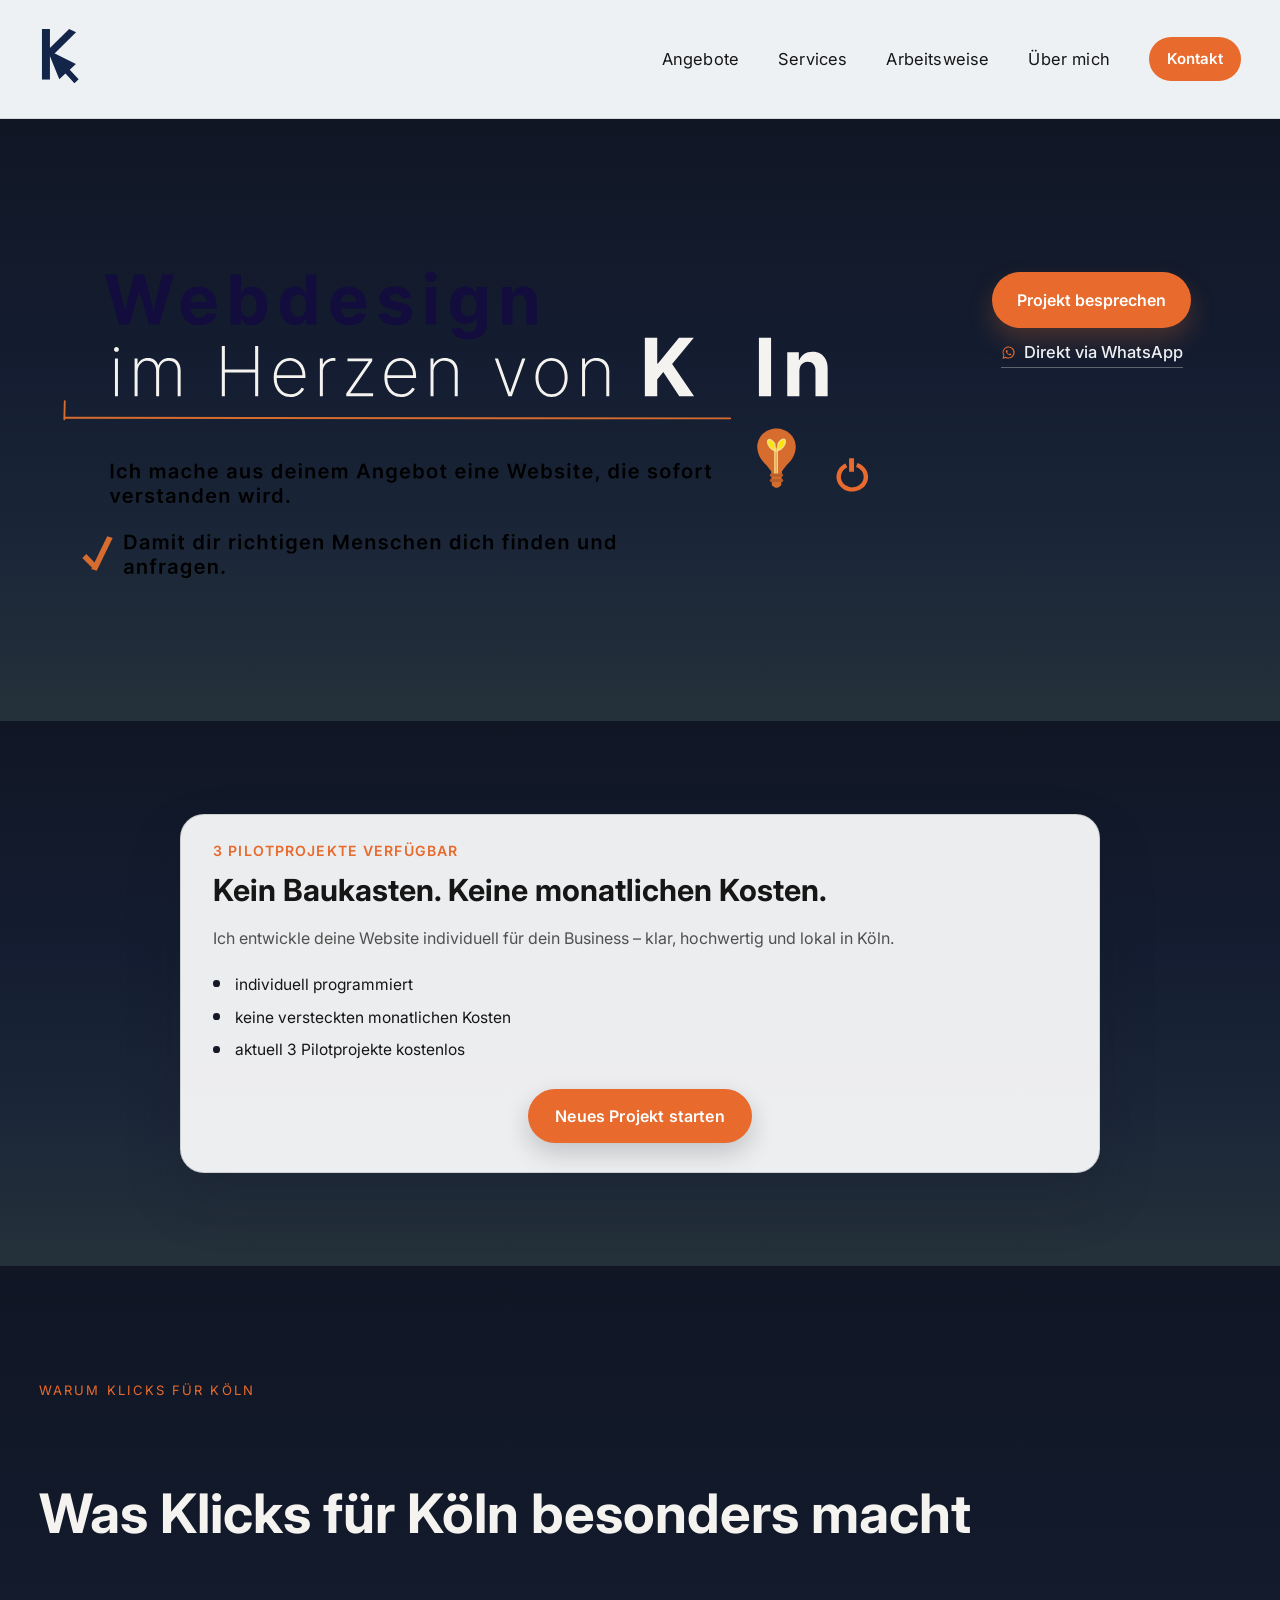
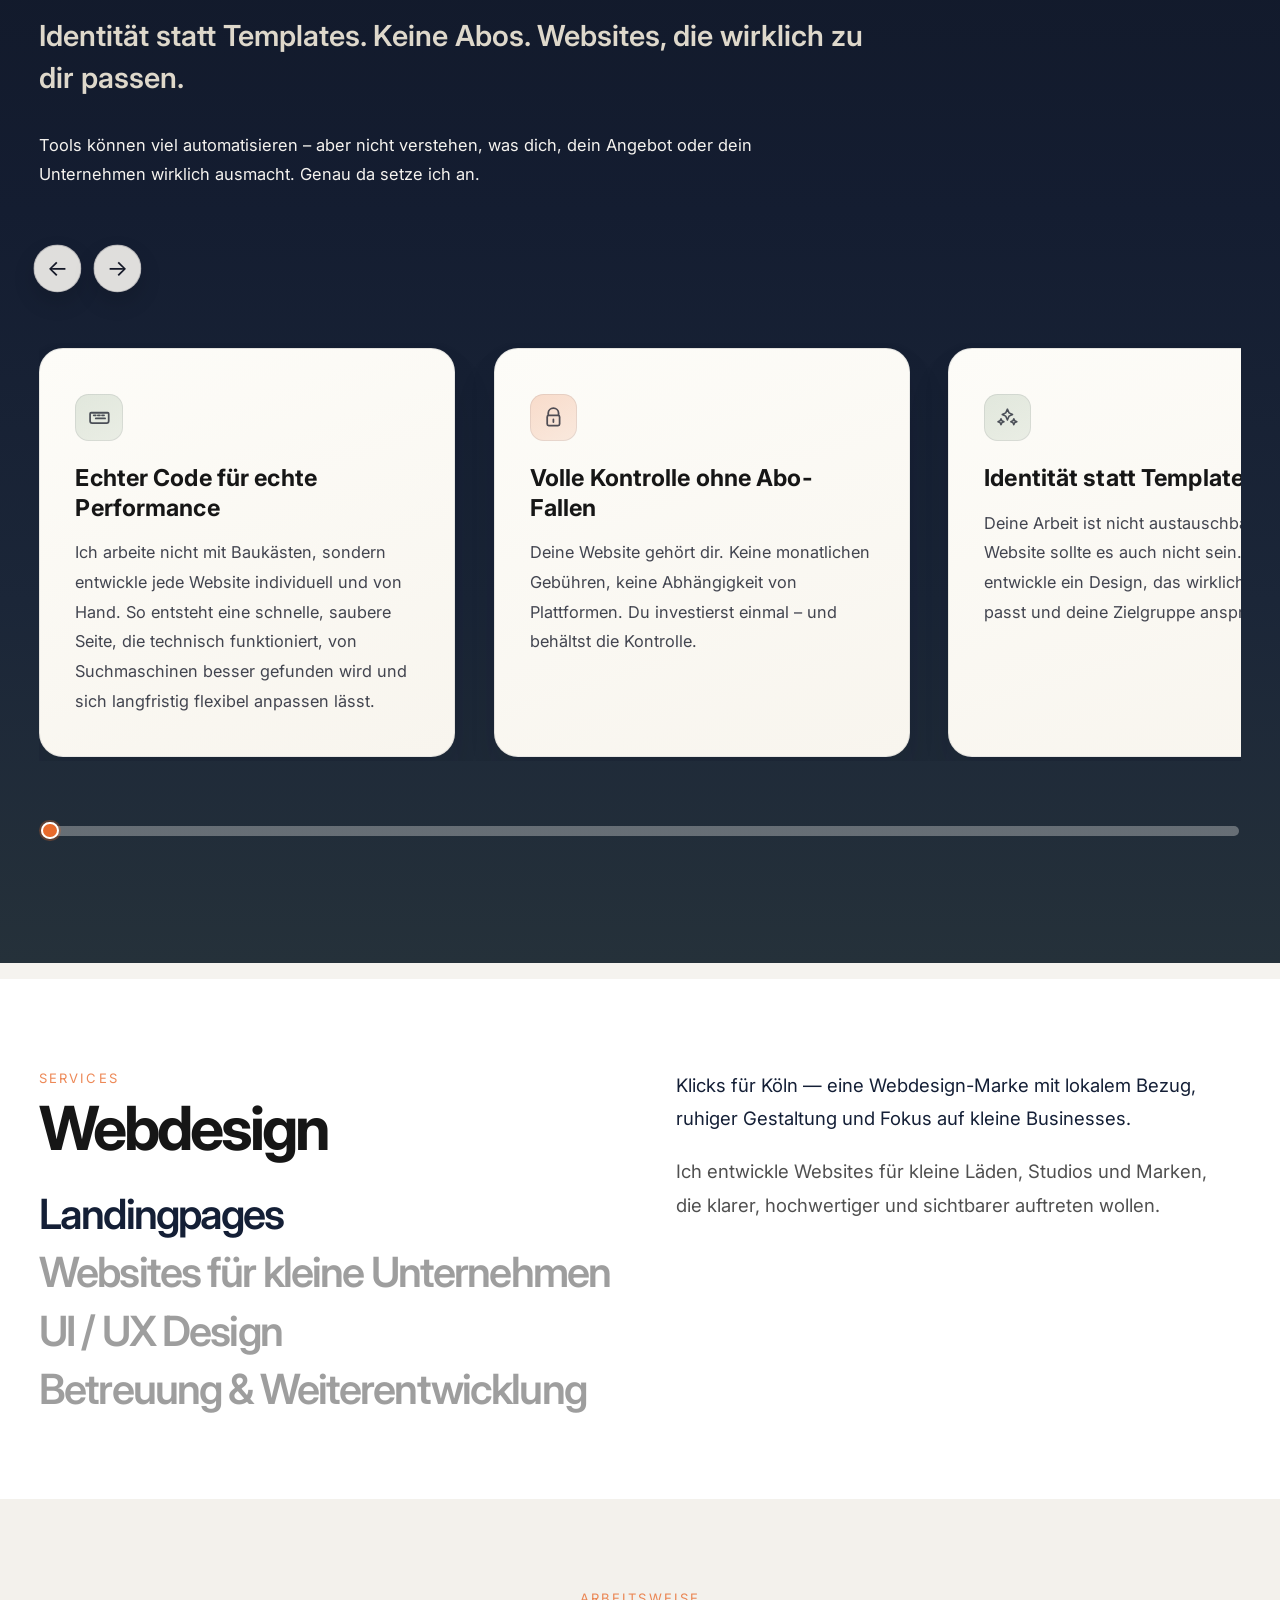
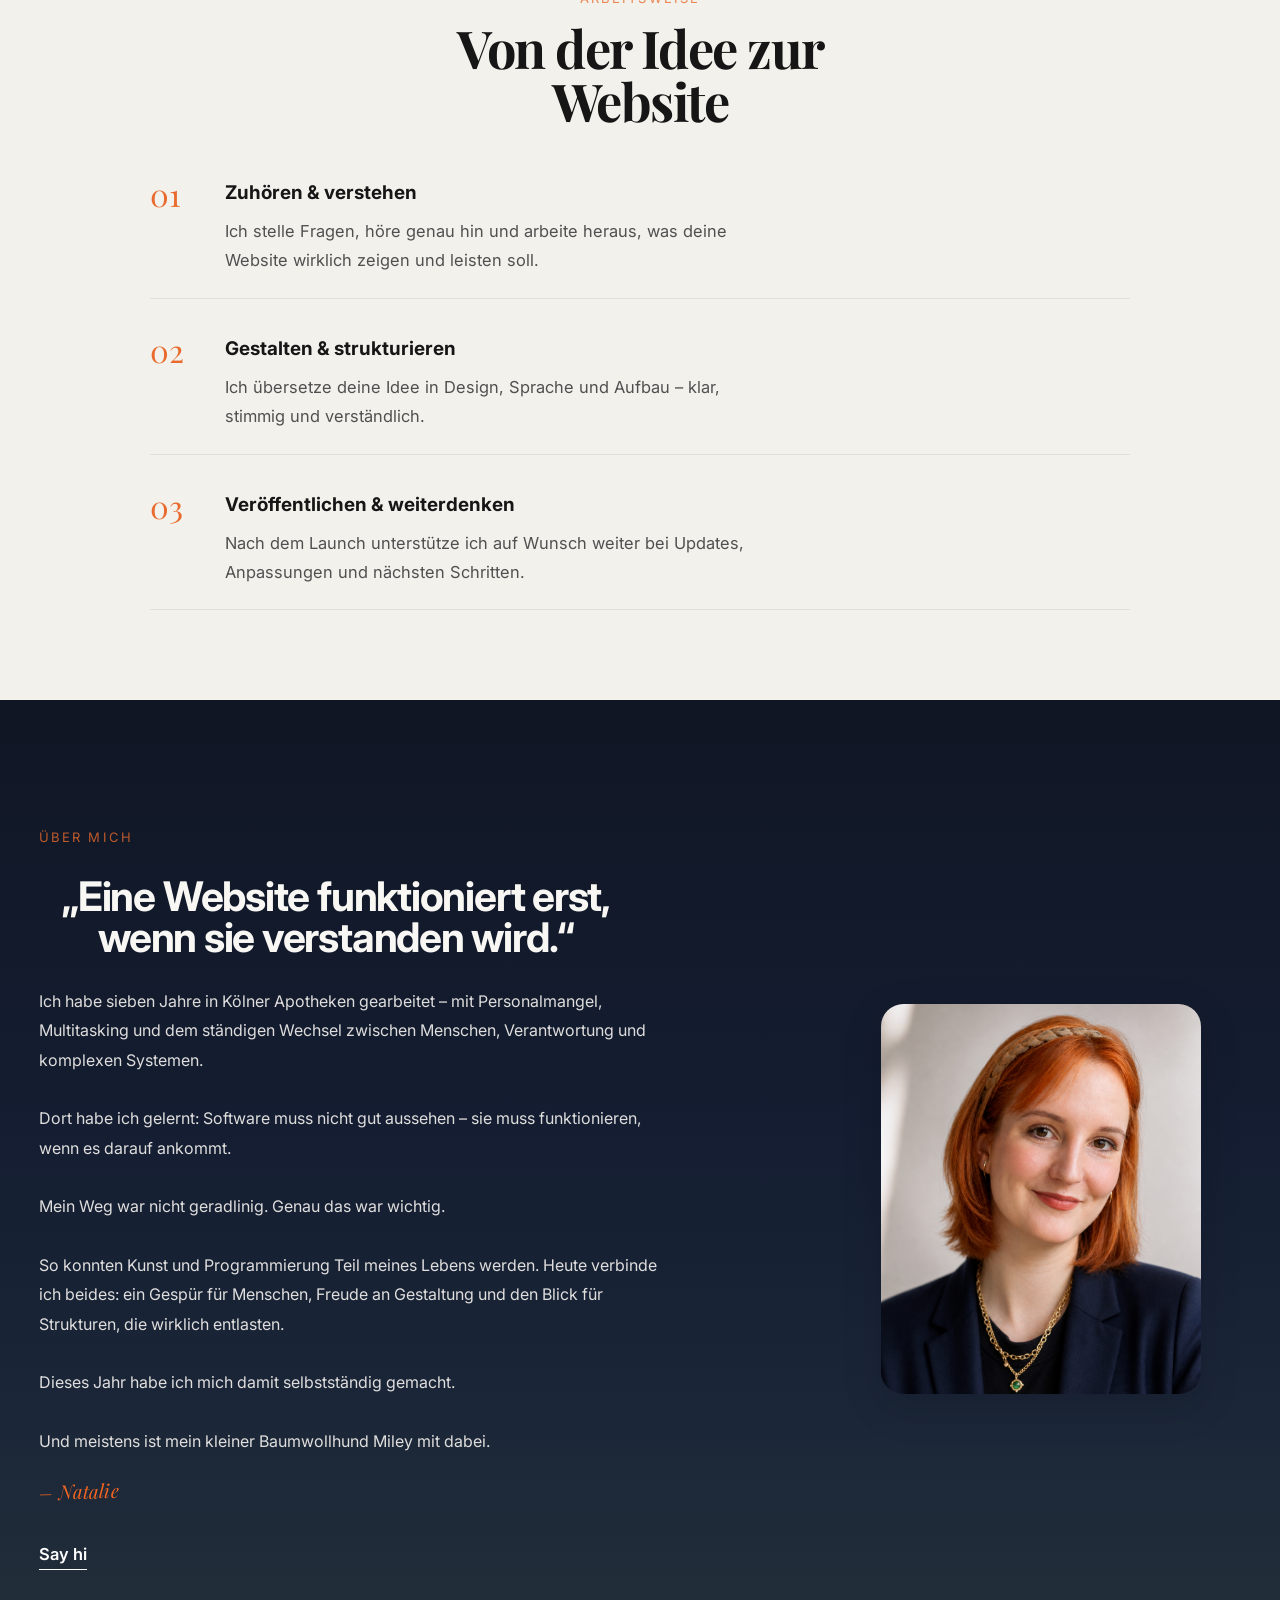
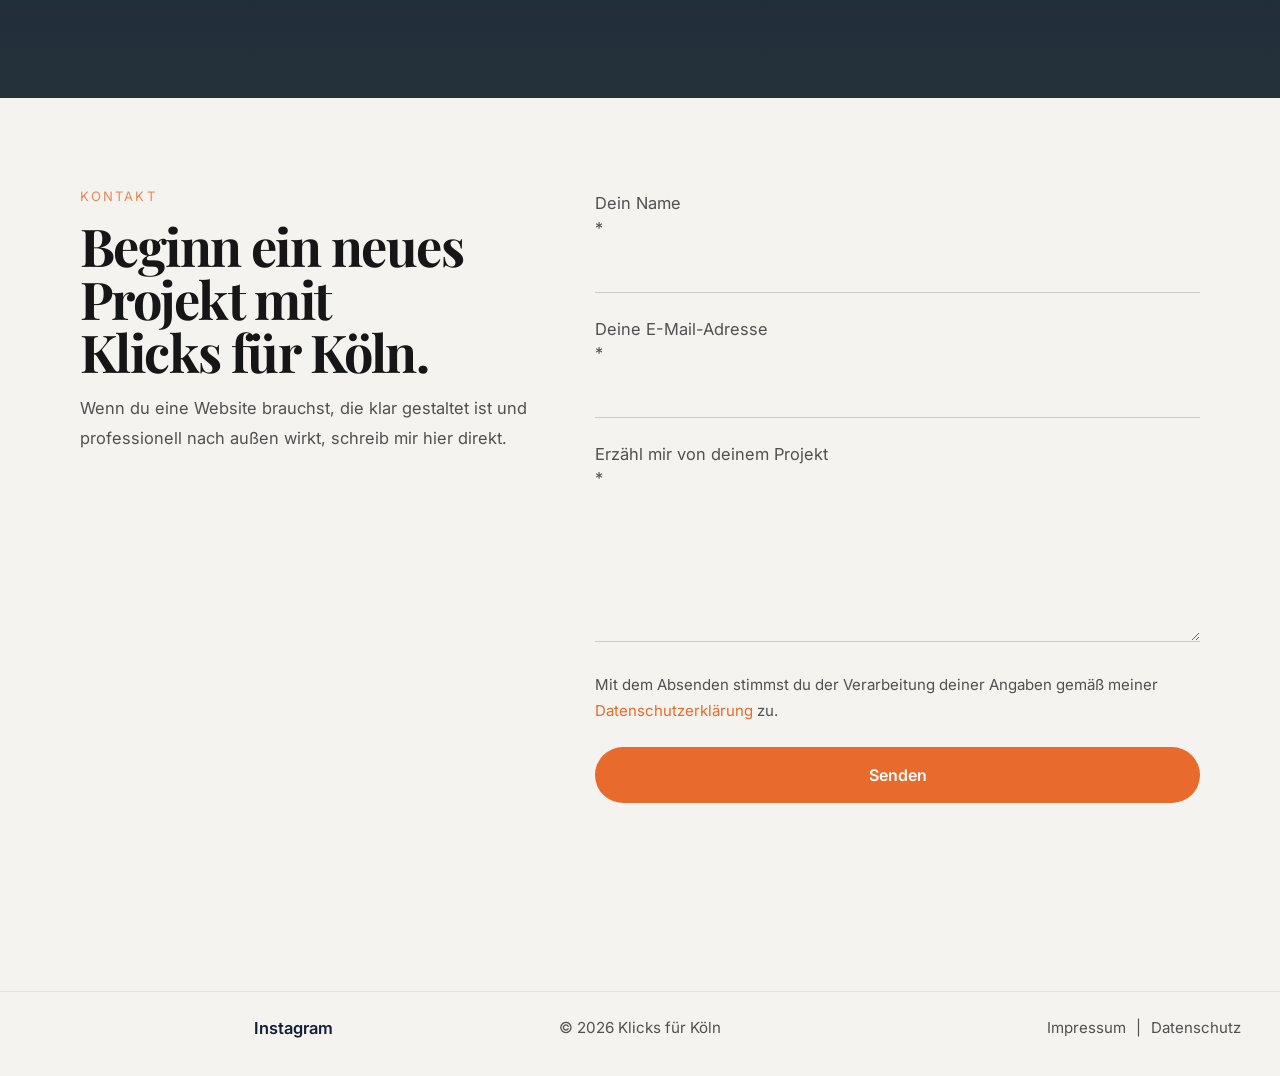
==== commit 82899a94: "Revert hero to SVG-only layout with CTAs below" ====
--- a/index.html
+++ b/index.html
@@ -68,16 +68,6 @@
 von Köln
 </h1>-->
 
-<div class="hero-topline">
-<h1 class="hero-title-anim js-enter-left">Webdesign im Herzen von Köln</h1>
-</div>
-
-<div class="hero-mobile-row">
-<div class="hero-message"> 
-<p class="hero-subline">Ich mache aus deinem Angebot eine Website, die sofort verstanden wird.</p>
-<p class="hero-benefit"><span class="hero-benefit-check" aria-hidden="true">✓</span> Damit die richtigen Menschen dich finden und anfragen.</p>
-</div>
-
 <div class="hero-graphic" aria-hidden="true">
 <div class="hero-touch-left"></div>
 <svg class="hero-graphic-svg mobile-only" viewBox="0 0 336 367" fill="none" xmlns="http://www.w3.org/2000/svg">
@@ -180,8 +170,6 @@
 </g>
 </svg>
 
-</div>
-
 
 <div class="hero-actions">
 <button type="button" class="btn hero-primary-cta" data-open-contact>Projekt besprechen</button>
--- a/styles.css
+++ b/styles.css
@@ -366,7 +366,6 @@
   color: var(--color-text-invert-muted, rgba(255, 255, 255, 0.86));
 }
 
-.hero-actions,
 .hero-message .cta-row,
 .hero-message .hero-cta-row {
   display: flex;
@@ -405,7 +404,6 @@
     line-height: 1.45;
   }
 
-  .hero-actions,
   .hero-message .cta-row,
   .hero-message .hero-cta-row {
     flex-direction: row;
@@ -2246,45 +2244,15 @@
   }
 }
 
-/* Hero message and CTAs */
-.hero-message {
-  position: relative;
-  z-index: 2;
-  margin-top: clamp(0.25rem, 0.9vw, 0.8rem);
-  text-align: center;
-  display: grid;
-  gap: 1.05rem;
-}
-
-.hero-subline {
-  margin: 0;
-  color: rgba(238, 240, 242, 0.94);
-  font-size: clamp(1.02rem, 1.8vw, 1.32rem);
-  line-height: 1.45;
-  letter-spacing: 0.005em;
-  font-weight: 500;
-}
-
-.hero-benefit {
-  margin: 0;
-  color: rgba(238, 240, 242, 0.82);
-  font-size: clamp(0.9rem, 1.25vw, 1rem);
-  line-height: 1.5;
-  margin-top: clamp(0.55rem, 1.2vw, 0.9rem);
-}
-
-.hero-benefit-check {
-  color: var(--orange);
-  font-weight: 700;
-}
-
+
+/* Hero CTAs below graphic */
 .hero-actions {
   display: flex;
   flex-wrap: wrap;
   gap: 0.8rem 1rem;
   justify-content: center;
   align-items: center;
-  margin-top: clamp(0.7rem, 1.4vw, 1rem);
+  margin-top: clamp(1rem, 2.2vw, 1.8rem);
 }
 
 .hero-primary-cta {
@@ -2322,89 +2290,4 @@
   border-bottom-color: var(--orange);
 }
 
-@media (min-width: 768px) {
-  .hero-subline {
-    white-space: nowrap;
-  }
-}
-
-@media (max-width: 767px) {
-  .hero-message {
-    max-width: 33ch;
-    margin-inline: auto;
-    margin-top: clamp(1rem, 4.8vw, 1.7rem);
-    gap: 0.95rem;
-  }
-
-  .hero-subline {
-    line-height: 1.55;
-    max-width: 28ch;
-    margin-inline: auto;
-  }
-
-  .hero-benefit {
-    margin-top: 0.7rem;
-  }
-
-  .hero-actions {
-    margin-top: 0.95rem;
-  }
-}
-
-
-.hero-topline {
-  display: none;
-}
-
-.hero-mobile-row {
-  display: block;
-}
-
-@media (max-width: 767px) {
-  .hero-mobile-row {
-    display: grid;
-    grid-template-columns: minmax(0, 1fr) minmax(9.8rem, 43vw);
-    column-gap: clamp(0.35rem, 2vw, 0.75rem);
-    align-items: start;
-    margin-top: clamp(0.55rem, 2.6vw, 1rem);
-  }
-
-  .hero-message {
-    text-align: left;
-    margin: clamp(0.25rem, 1vw, 0.45rem) 0 0;
-    max-width: none;
-    align-self: start;
-    padding-right: clamp(0.1rem, 0.8vw, 0.35rem);
-  }
-
-  .hero-subline,
-  .hero-benefit {
-    margin-left: 0;
-    margin-right: 0;
-    max-width: none;
-  }
-
-  .hero-benefit {
-    margin-top: clamp(0.6rem, 2vw, 0.95rem);
-  }
-
-  .hero-graphic {
-    margin: 0;
-    justify-content: flex-end;
-    align-self: start;
-  }
-
-  .hero-actions {
-    margin-top: clamp(1.1rem, 3.8vw, 1.6rem);
-    justify-content: flex-start;
-    width: min(100%, 20rem);
-    margin-inline: auto;
-  }
-}
-
-@media (min-width: 768px) {
-  .hero-mobile-row {
-    display: flex;
-    flex-direction: column;
-  }
-}
+}
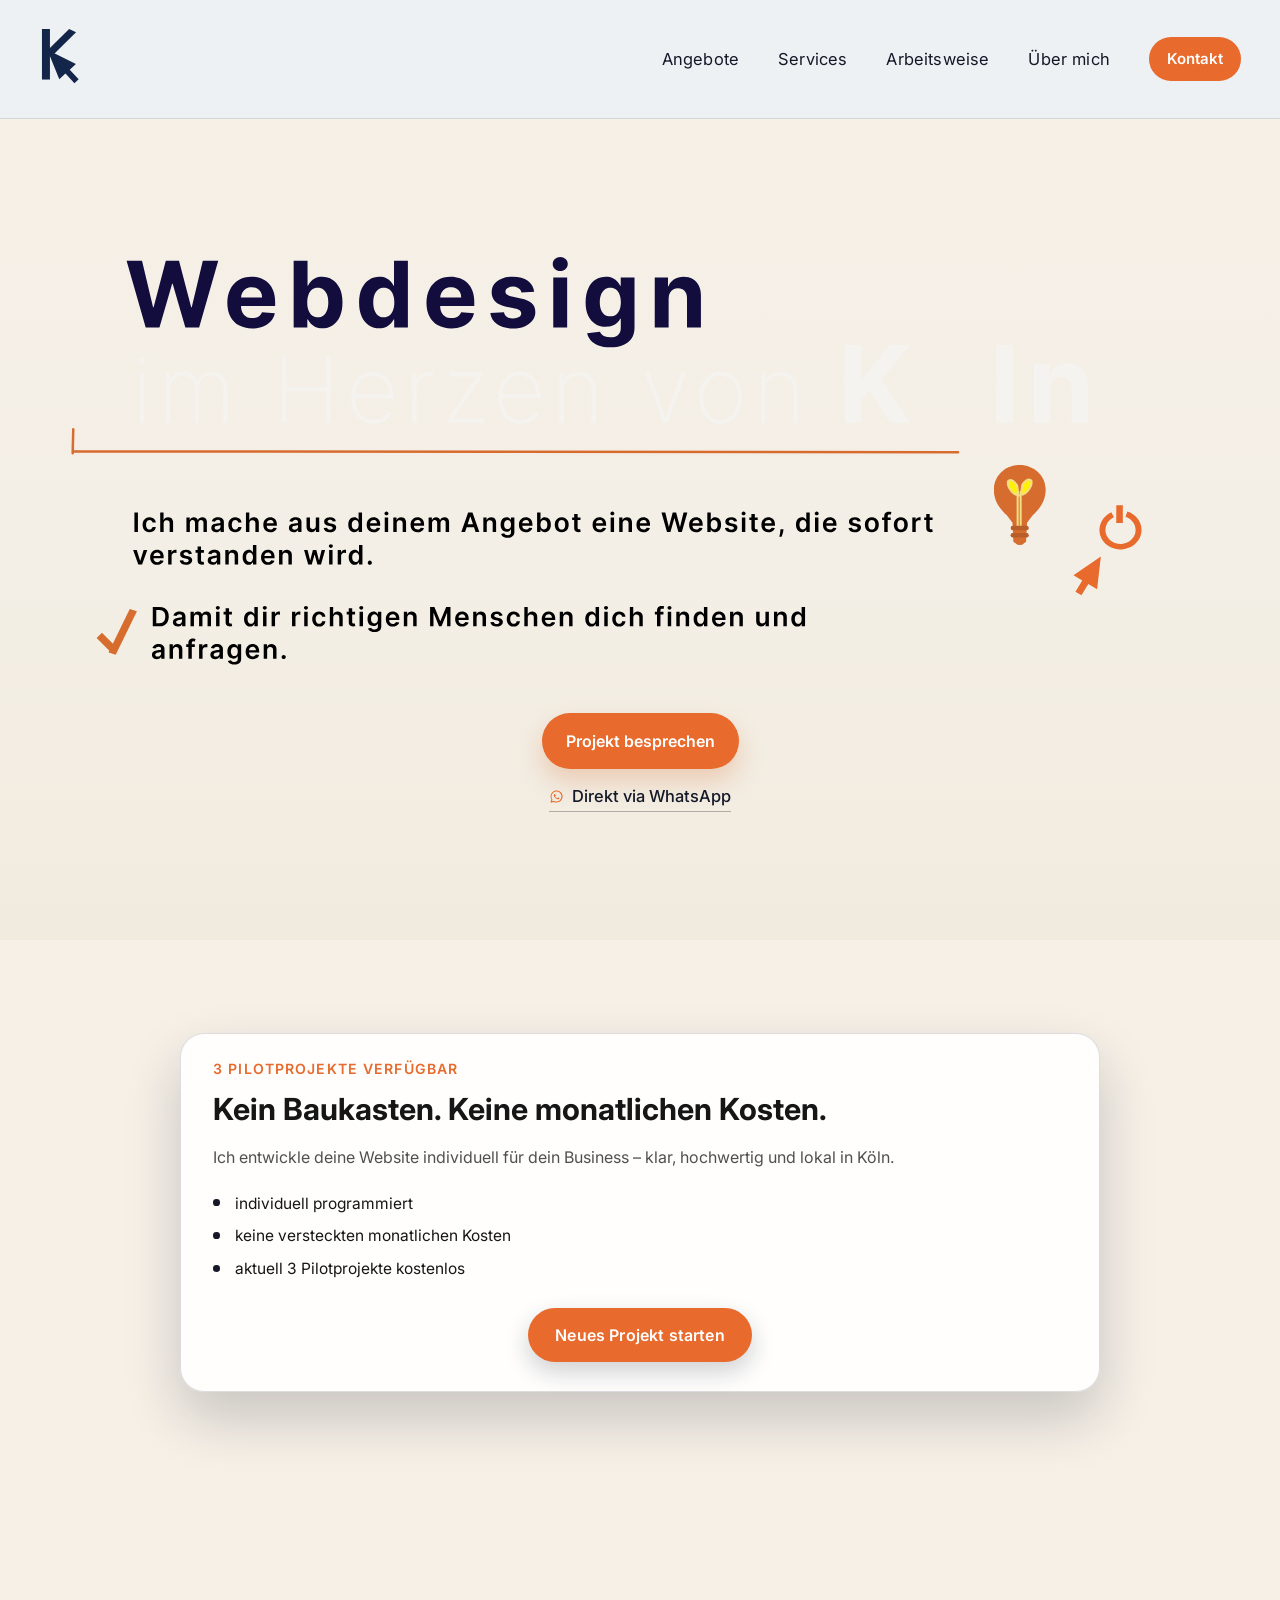
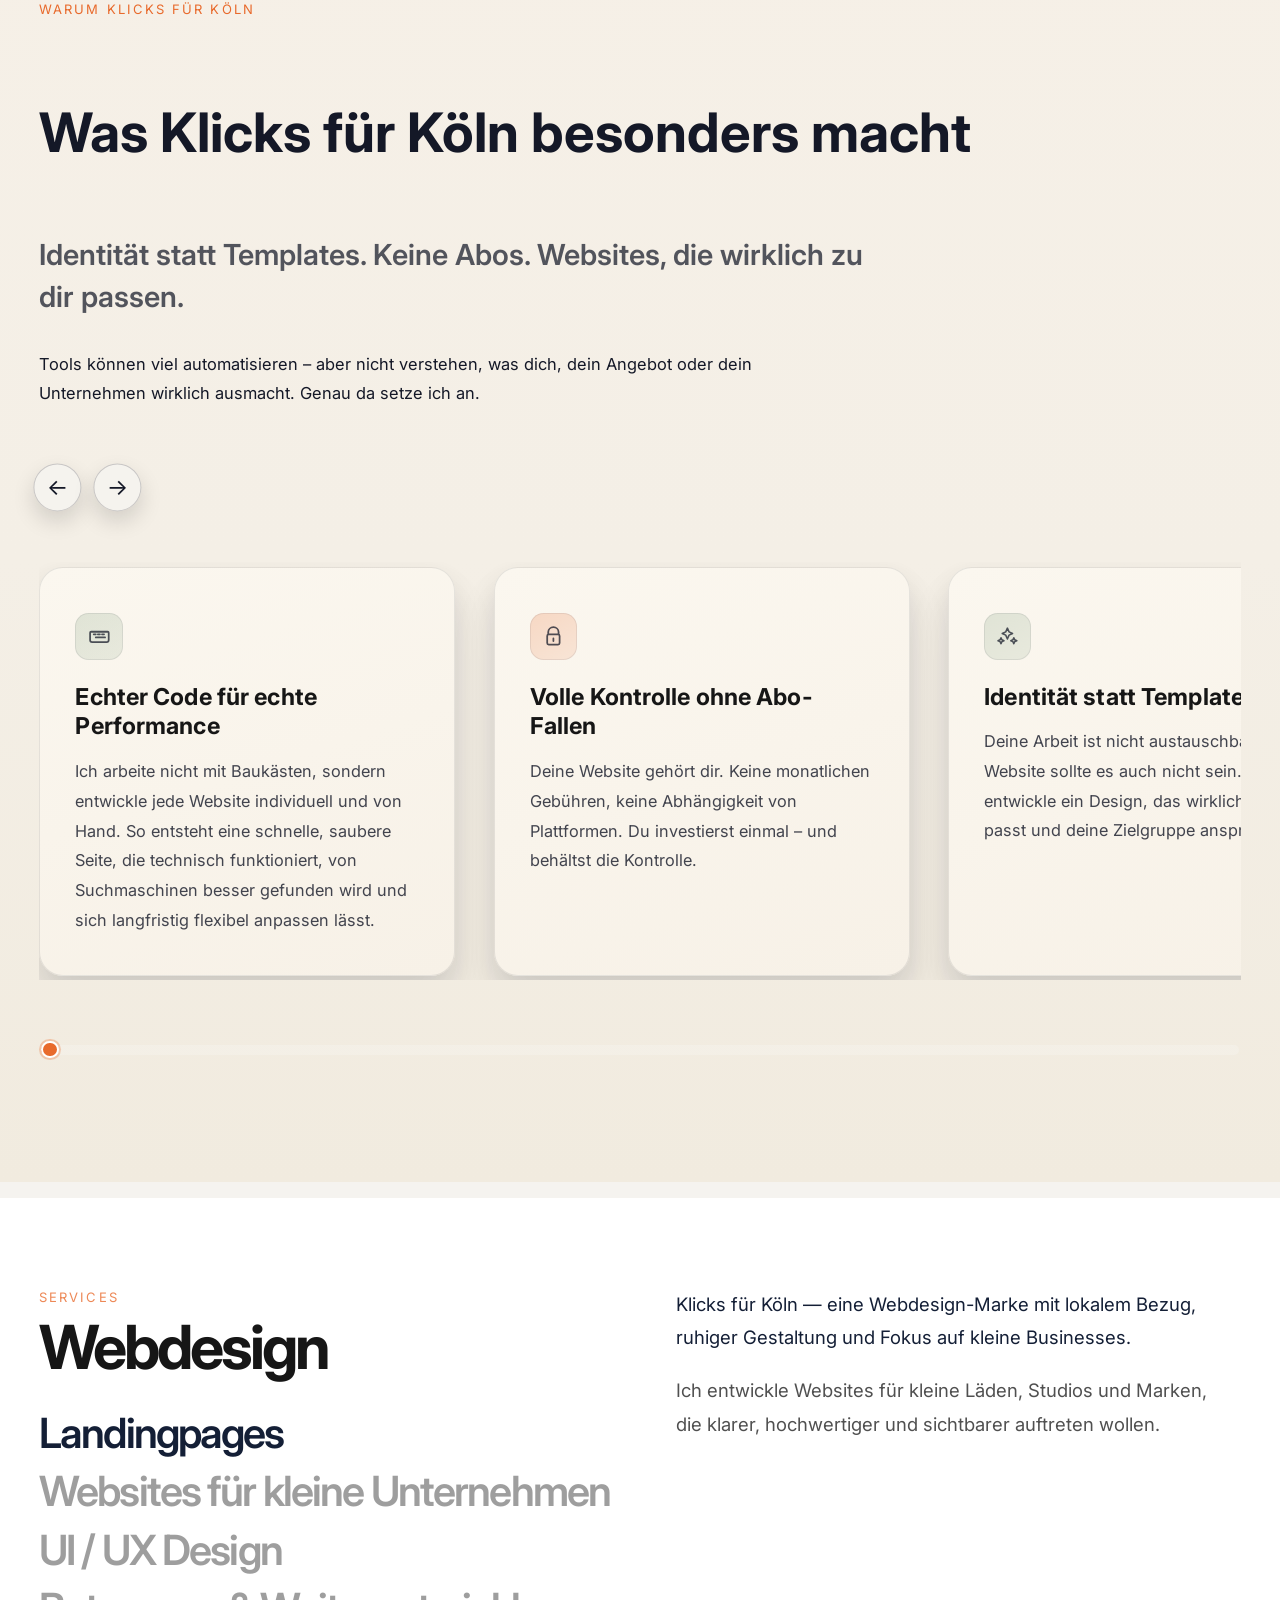
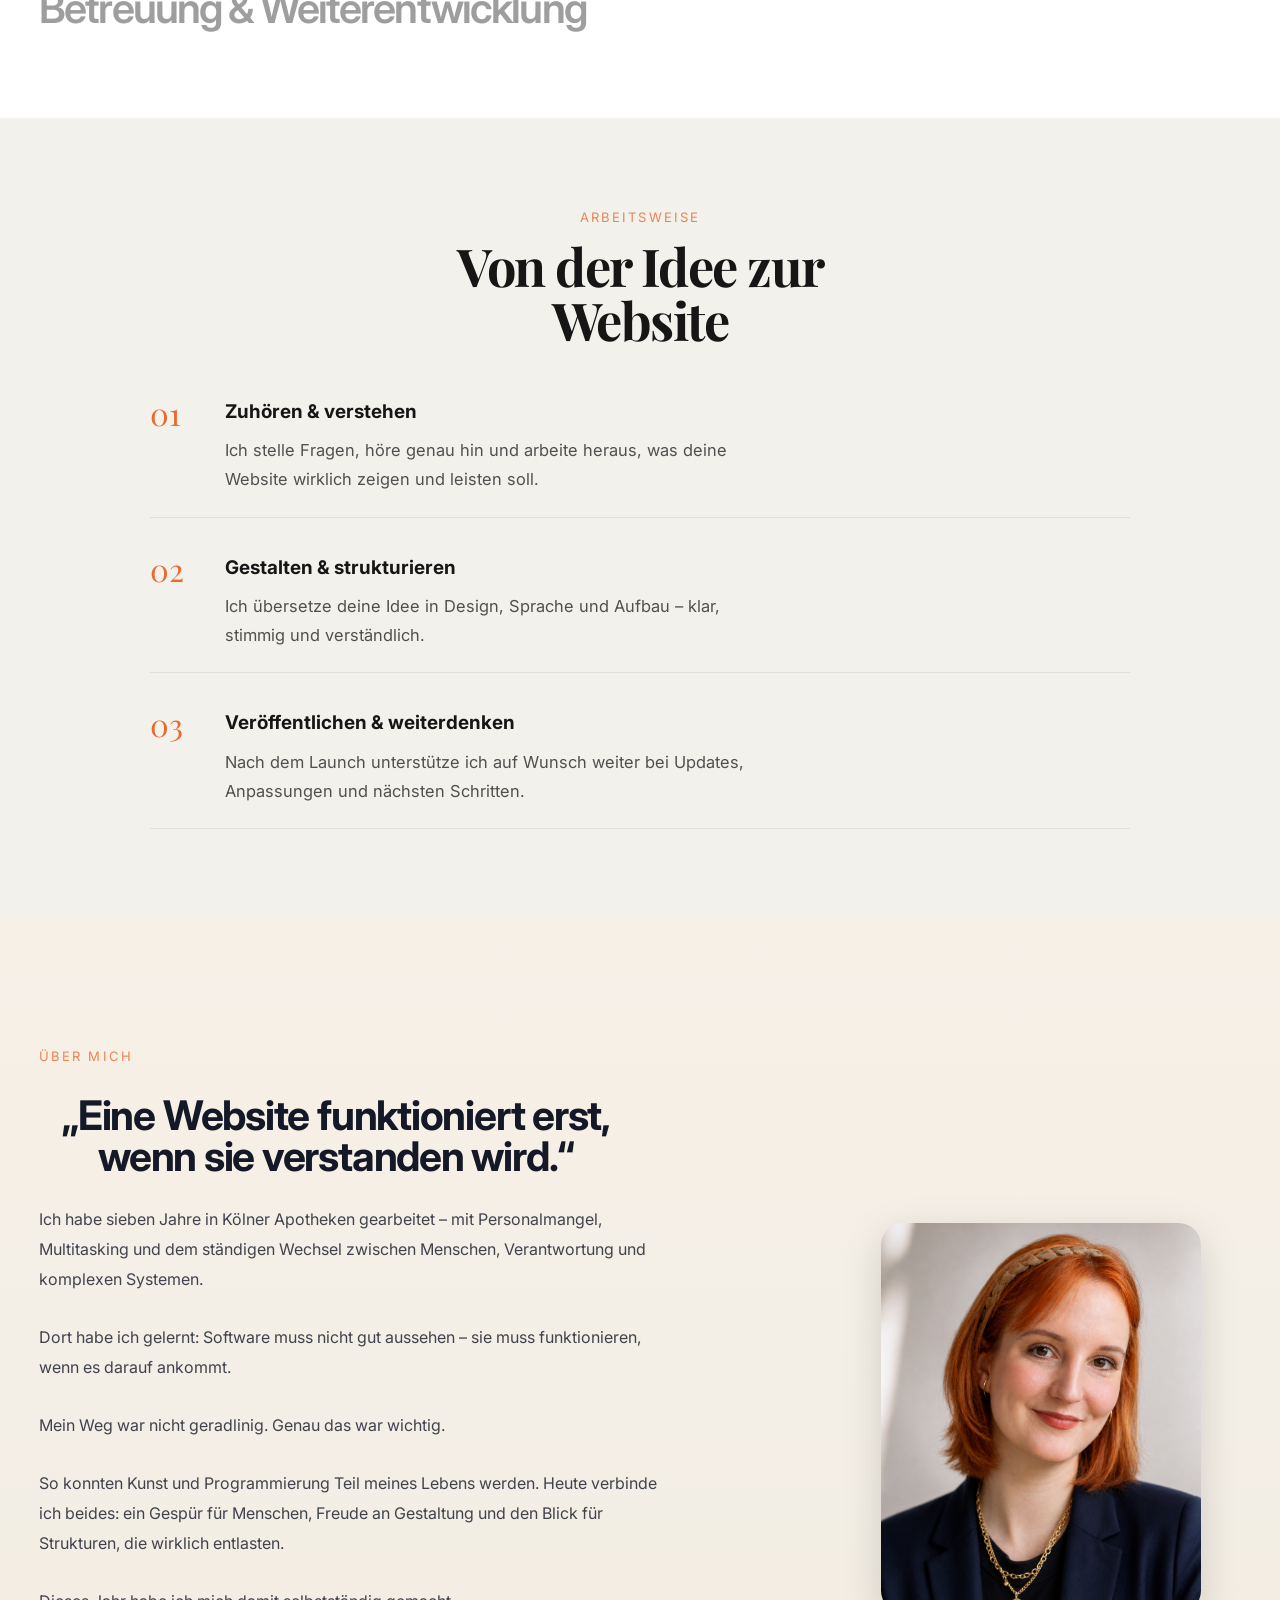
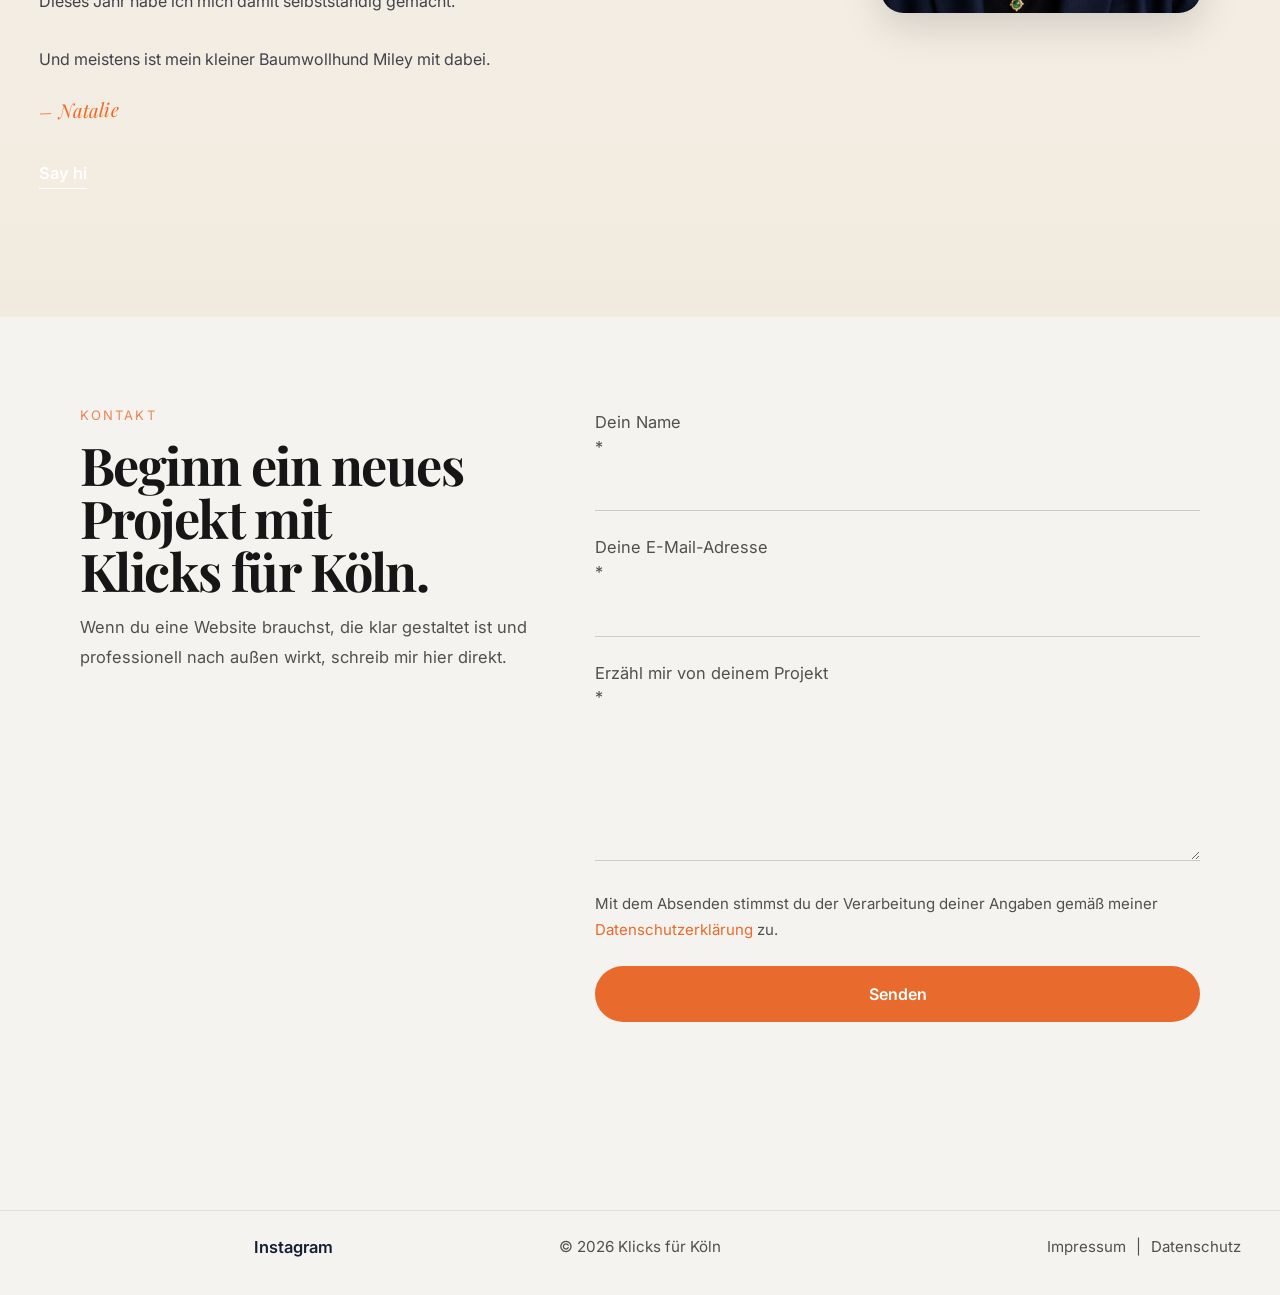
==== commit 0d057828: "Restructure hero to stacked SVG then CTA flow" ====
--- a/index.html
+++ b/index.html
@@ -61,15 +61,7 @@
 
 <main id="top">
 <section class="hero">
-<div class="container hero-single">
-
-<!--<h1 class="hero-title-anim js-enter-left">
-Webdesign im Herzen<br />
-von Köln
-</h1>-->
-
 <div class="hero-graphic" aria-hidden="true">
-<div class="hero-touch-left"></div>
 <svg class="hero-graphic-svg mobile-only" viewBox="0 0 336 367" fill="none" xmlns="http://www.w3.org/2000/svg">
 <g id="Mobil-1" clip-path="url(#clip0_1_2-mobil)">
 <path id="powerbutton-mobil" d="M208.266 303.071C211.107 304.044 213.518 305.959 215.088 308.489C216.658 311.018 217.29 314.007 216.876 316.944L216.835 317.219C216.372 320.05 214.96 322.65 212.819 324.599L212.61 324.786C210.502 326.624 207.844 327.737 205.039 327.959L204.758 327.978C201.849 328.146 198.97 327.344 196.582 325.708L196.352 325.547C193.92 323.802 192.177 321.28 191.419 318.41C190.685 315.629 190.921 312.689 192.082 310.06L192.197 309.806C193.458 307.114 195.627 304.935 198.333 303.643L199.939 306.911L199.579 307.091C197.806 308.033 196.387 309.519 195.54 311.328C194.636 313.258 194.439 315.438 194.982 317.495C195.525 319.552 196.775 321.36 198.518 322.611C200.262 323.861 202.391 324.477 204.543 324.353C206.695 324.229 208.737 323.374 210.321 321.932C211.806 320.58 212.802 318.791 213.165 316.837L213.23 316.445C213.508 314.471 213.127 312.465 212.151 310.728L211.948 310.384C210.823 308.571 209.094 307.198 207.058 306.5L208.266 303.071ZM205.433 310.654H201.389V299H205.433V310.654Z" fill="#D76C2F"/>
@@ -171,7 +163,7 @@
 </svg>
 
 
-<div class="hero-actions">
+<div class="hero-cta">
 <button type="button" class="btn hero-primary-cta" data-open-contact>Projekt besprechen</button>
 <a class="hero-whatsapp-link" href="https://wa.me/491771463746?text=Hi%20Natalie,%20ich%20interessiere%20mich%20für%20eine%20Website" target="_blank" rel="noopener noreferrer" aria-label="Direkt via WhatsApp schreiben">
 <svg aria-hidden="true" viewBox="0 0 32 32" focusable="false">
@@ -179,8 +171,7 @@
 </svg>
 <span>Direkt via WhatsApp</span>
 </a>
-</div></div>
-
+</div>
 </section>
 
 <section class="pilot-offer" aria-label="Pilotprojekte">
--- a/styles.css
+++ b/styles.css
@@ -4,14 +4,15 @@
 --bg-soft: var(--color-soft);
 --surface: #e9e3d7;
 --surface-2: #dfd7ca;
+--color-bg-beige: #f6f0e7;
+--color-bg-beige-card: #fbf7ef;
 
 --color-navy: #141827;
 --color-dark-section-gradient: linear-gradient(
 180deg,
-#101624 0%,
-#141d31 42%,
-#1b2638 72%,
-#25313a 100%
+#f6f0e7 0%,
+#f4efe6 52%,
+#f1ebdf 100%
 );
 --color-offwhite: #f7f4ec;
 --color-soft: #f3f1ec;
@@ -267,174 +268,30 @@
 ========================================================================== */
 
 .hero {
-  position: relative;
-  overflow: visible;
   background: var(--color-dark-section-gradient);
-  padding-block: clamp(2rem, 5vw, 4rem) clamp(2rem, 5vw, 4rem);
-}
-
-.hero-single {
-  position: relative;
+  padding-block: clamp(2rem, 5vw, 4rem);
+}
+
+.hero-graphic {
   width: min(100% - (2 * var(--page-pad-x)), var(--container));
-  margin-inline: auto;
-  padding-top: 0;
-  padding-bottom: 0;
-  margin-bottom: 0;
-  z-index: 1;
-}
-
-.hero h1 {
-  position: relative;
-  z-index: 2;
   margin: 0 auto;
-  font-family: "Inter", sans-serif;
-  font-weight: 700;
-  font-size: clamp(3.2rem, 11vw, 4.8rem);
-  line-height: 1.02;
-  letter-spacing: 0.02em;
-  text-align: center;
-  max-width: 9ch;
-  text-transform: none;
-}
-
-.hero h1 br {
-  display: block;
-  content: "";
-  margin-top: 0.14em;
-}
-
-/* ==========================================================================
-HERO GRAPHIC
-========================================================================== */
-
-.hero-graphic {
-  position: relative;
-  z-index: 1;
-  width: 100%;
-  margin: clamp(0.75rem, 3vw, 1.5rem) auto 0;
-  display: flex;
-  justify-content: center;
-  align-items: flex-start;
-  pointer-events: none;
 }
 
 .hero-graphic-svg {
   display: block;
   width: 100%;
   height: auto;
-  object-fit: contain;
 }
 
 .mobile-only {
   display: block;
-  max-width: 380px;
-  margin-inline: auto;
 }
 
 .desktop-only {
   display: none !important;
 }
 
-/* ==========================================================================
-HERO MESSAGE / CTA
-========================================================================== */
-
-.hero-message {
-  position: relative;
-  z-index: 2;
-  width: min(100%, 760px);
-  margin-top: clamp(1.1rem, 3vw, 2rem);
-  margin-inline: auto;
-  text-align: center;
-}
-
-.hero-message h2,
-.hero-message .hero-message-title {
-  margin: 0 0 clamp(1.1rem, 2vw, 1.6rem);
-  font-size: clamp(2rem, 6vw, 3rem);
-  line-height: 1.14;
-  font-weight: 700;
-  color: var(--color-text-invert, #fff);
-}
-
-.hero-message p,
-.hero-message .hero-message-subline {
-  margin: 0 auto;
-  max-width: 680px;
-  font-size: clamp(1.1rem, 3.8vw, 1.35rem);
-  line-height: 1.5;
-  color: var(--color-text-invert-muted, rgba(255, 255, 255, 0.86));
-}
-
-.hero-message .cta-row,
-.hero-message .hero-cta-row {
-  display: flex;
-  flex-direction: column;
-  align-items: center;
-  gap: clamp(0.9rem, 3vw, 1.25rem);
-  margin-top: clamp(2.4rem, 5vw, 3.6rem);
-}
-
-/* ==========================================================================
-DESKTOP HERO MESSAGE
-========================================================================== */
-
 @media (min-width: 768px) {
-  .hero-message {
-    width: min(100%, 980px);
-    margin-top: clamp(1.5rem, 2.2vw, 2.5rem);
-    margin-inline: auto;
-    text-align: center;
-  }
-
-  .hero-message h2,
-  .hero-message .hero-message-title {
-    max-width: 980px;
-    font-size: clamp(2.8rem, 3.8vw, 4.6rem);
-    line-height: 1.1;
-    margin-bottom: clamp(1.25rem, 1.8vw, 2rem);
-  }
-
-  .hero-message p,
-  .hero-message .hero-message-subline {
-    margin-left: 0;
-    margin-right: 0;
-    max-width: 860px;
-    font-size: clamp(1.35rem, 1.65vw, 1.85rem);
-    line-height: 1.45;
-  }
-
-  .hero-message .cta-row,
-  .hero-message .hero-cta-row {
-    flex-direction: row;
-    justify-content: flex-start;
-    align-items: center;
-    gap: clamp(1rem, 1.5vw, 1.5rem);
-    margin-top: clamp(3rem, 4vw, 4.75rem);
-  }
-}
-
-/* ==========================================================================
-GRAPHIC VISIBILITY
-========================================================================== */
-
-.mobile-only {
-  display: block;
-  width: 100%;
-  max-width: 380px;
-  margin-inline: auto;
-}
-
-.desktop-only {
-  display: none;
-}
-
-/* ==========================================================================
-DESKTOP GRAPHIC
-========================================================================== */
-
-@media (min-width: 768px) {
-
   .mobile-only {
     display: none !important;
   }
@@ -445,9 +302,51 @@
     max-width: 1560px;
     margin-inline: auto;
   }
-
-}
-
+}
+
+.hero-cta {
+  width: min(100% - (2 * var(--page-pad-x)), var(--container));
+  margin: clamp(1.15rem, 4vw, 1.8rem) auto 0;
+  display: flex;
+  flex-direction: column;
+  align-items: center;
+  gap: 0.95rem;
+}
+
+.hero-primary-cta {
+  border: 1px solid transparent;
+  background: var(--orange);
+  color: #fff;
+  box-shadow: 0 12px 24px rgba(215, 108, 47, 0.26);
+}
+
+.hero-primary-cta:hover,
+.hero-primary-cta:focus-visible {
+  background: var(--orange-dark);
+}
+
+.hero-whatsapp-link {
+  display: inline-flex;
+  align-items: center;
+  gap: 0.45rem;
+  color: var(--color-navy);
+  font-weight: 500;
+  text-decoration: none;
+  border-bottom: 1px solid rgba(20, 24, 39, 0.3);
+  padding-bottom: 0.12rem;
+}
+
+.hero-whatsapp-link svg {
+  width: 0.95rem;
+  height: 0.95rem;
+  color: var(--orange);
+  flex: 0 0 auto;
+}
+
+.hero-whatsapp-link:hover,
+.hero-whatsapp-link:focus-visible {
+  border-bottom-color: var(--orange);
+}
 /* ==========================================================================
 MOBILE PILOT OFFER BLOCK
 zwischen Hero und Services
@@ -1583,17 +1482,6 @@
 -webkit-tap-highlight-color: transparent;
 }
 
-.hero-touch-left {
-position: absolute;
-left: 0;
-top: 0;
-width: 38%;
-height: 100%;
-z-index: 10;
-background: transparent;
-touch-action: pan-y;
-}
-
 
 /* --- Angebote Page Ergänzungen --- */
 
@@ -1733,7 +1621,7 @@
 .usp-section h2,
 .usp-section__lead,
 .usp-section__intro {
-  color: #f5f3ef;
+  color: var(--color-navy);
 }
 
 .hero h1 {
@@ -2103,7 +1991,8 @@
 :root {
   --system-offwhite: #eef0f2;
   --system-header-bg: #eef1f4;
-  --system-beige-soft: #ded8cb;
+  --system-beige-soft: rgba(20, 24, 39, 0.72);
+  --blue-dark: var(--color-navy);
 }
 
 .site-header {
@@ -2122,13 +2011,13 @@
 
 .hero-graphic-svg #headline path,
 .hero-graphic-svg #headline-mobil path {
-  fill: var(--system-offwhite);
+  fill: var(--color-navy);
 }
 
 .usp-section__lead { color: var(--system-beige-soft); }
 
 .pilot-offer {
-  background: var(--color-dark-section-gradient);
+  background: var(--color-bg-beige);
   padding-inline: clamp(1rem, 4vw, 2rem);
 }
 
@@ -2138,7 +2027,7 @@
 }
 
 .usp-card {
-  background: linear-gradient(162deg, #fdfcf8 0%, #f8f5ee 100%);
+  background: linear-gradient(162deg, var(--color-bg-beige-card) 0%, #f7f1e7 100%);
   border: 1px solid rgba(20, 24, 39, 0.09);
   border-radius: 1.5rem;
   padding: 2.8rem 2.2rem 2.5rem;
@@ -2158,6 +2047,14 @@
   max-width: 34ch;
   line-height: 1.82;
   font-size: 1.02rem;
+  color: rgba(20, 24, 39, 0.8);
+}
+
+.about-statement {
+  color: var(--color-navy);
+}
+
+.about-subtext {
   color: rgba(20, 24, 39, 0.8);
 }
 
@@ -2245,49 +2142,5 @@
 }
 
 
-/* Hero CTAs below graphic */
-.hero-actions {
-  display: flex;
-  flex-wrap: wrap;
-  gap: 0.8rem 1rem;
-  justify-content: center;
-  align-items: center;
-  margin-top: clamp(1rem, 2.2vw, 1.8rem);
-}
-
-.hero-primary-cta {
-  border: 1px solid transparent;
-  background: var(--orange);
-  color: #fff;
-  box-shadow: 0 12px 24px rgba(215, 108, 47, 0.26);
-}
-
-.hero-primary-cta:hover,
-.hero-primary-cta:focus-visible {
-  background: var(--orange-dark);
-}
-
-.hero-whatsapp-link {
-  display: inline-flex;
-  align-items: center;
-  gap: 0.45rem;
-  color: var(--system-offwhite);
-  font-weight: 500;
-  text-decoration: none;
-  border-bottom: 1px solid rgba(234, 235, 225, 0.35);
-  padding-bottom: 0.12rem;
-}
-
-.hero-whatsapp-link svg {
-  width: 0.95rem;
-  height: 0.95rem;
-  color: var(--orange);
-  flex: 0 0 auto;
-}
-
-.hero-whatsapp-link:hover,
-.hero-whatsapp-link:focus-visible {
-  border-bottom-color: var(--orange);
-}
-
-}
+
+}
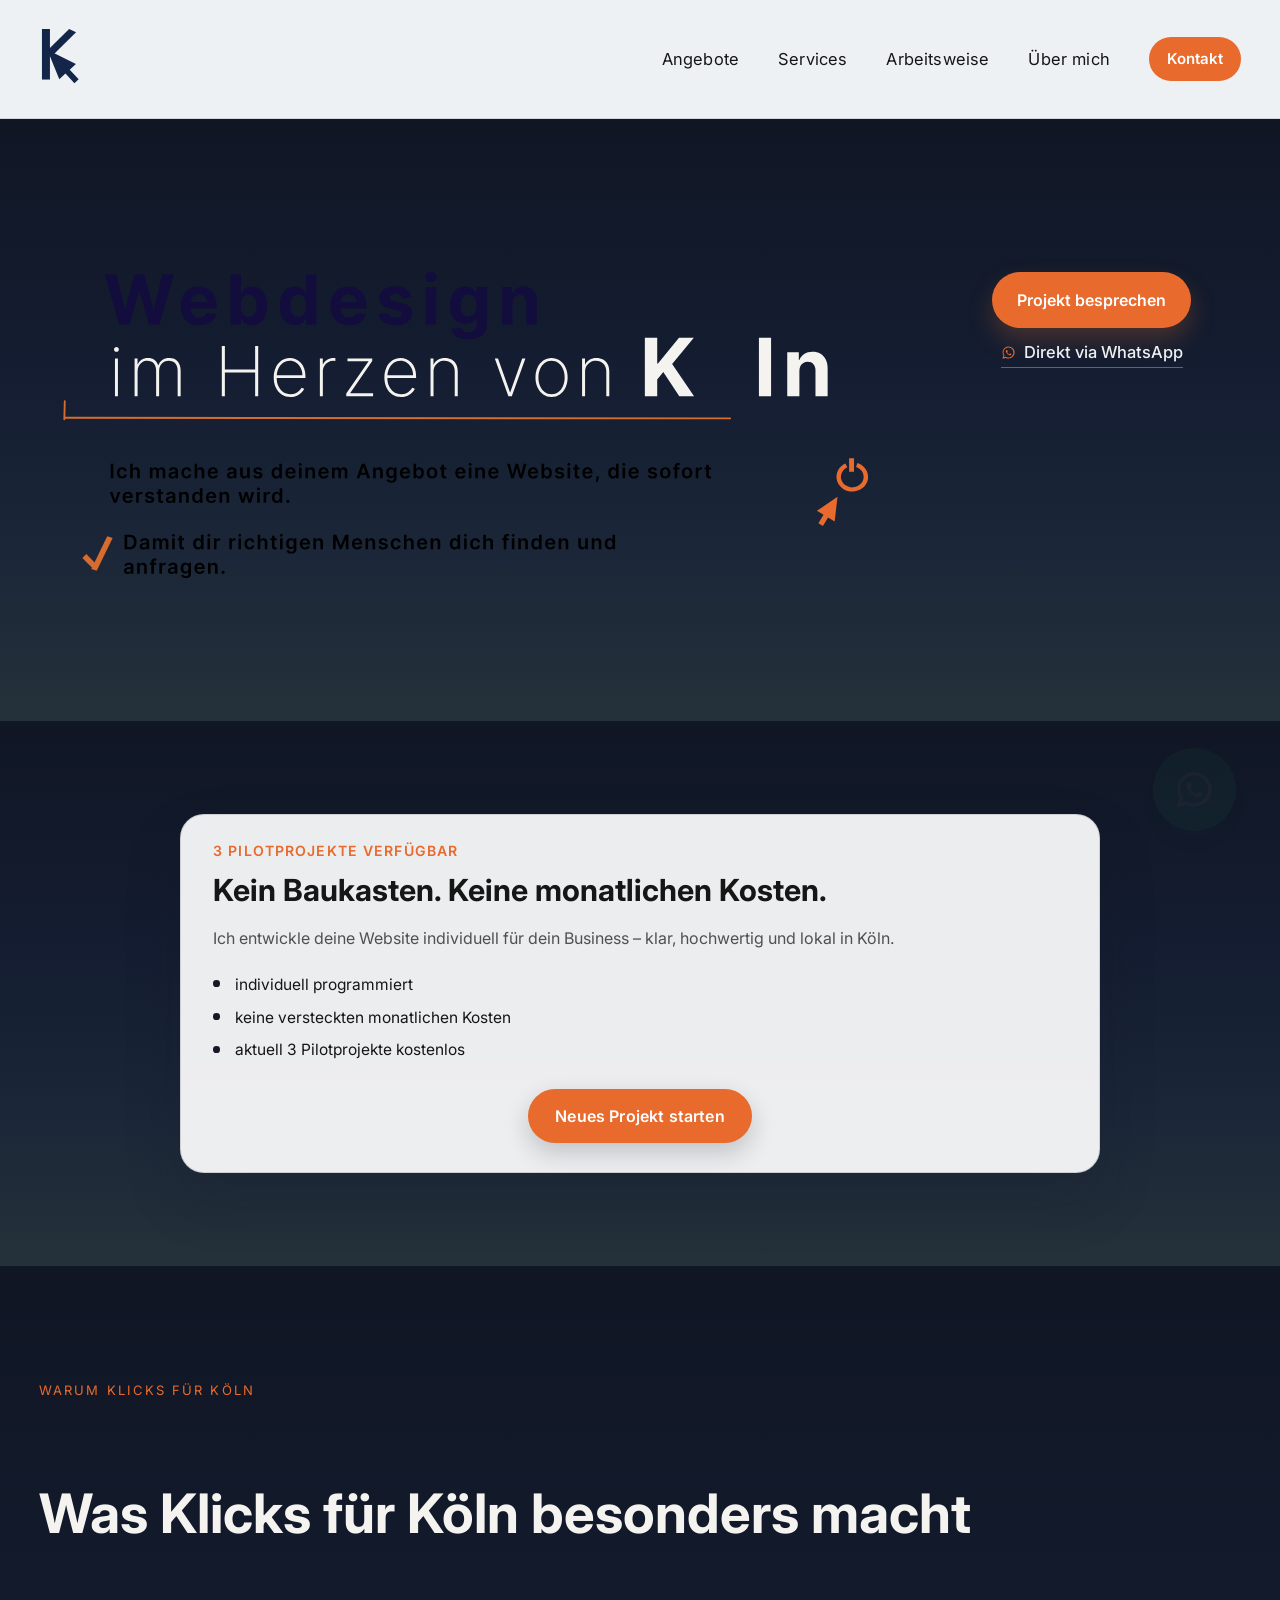
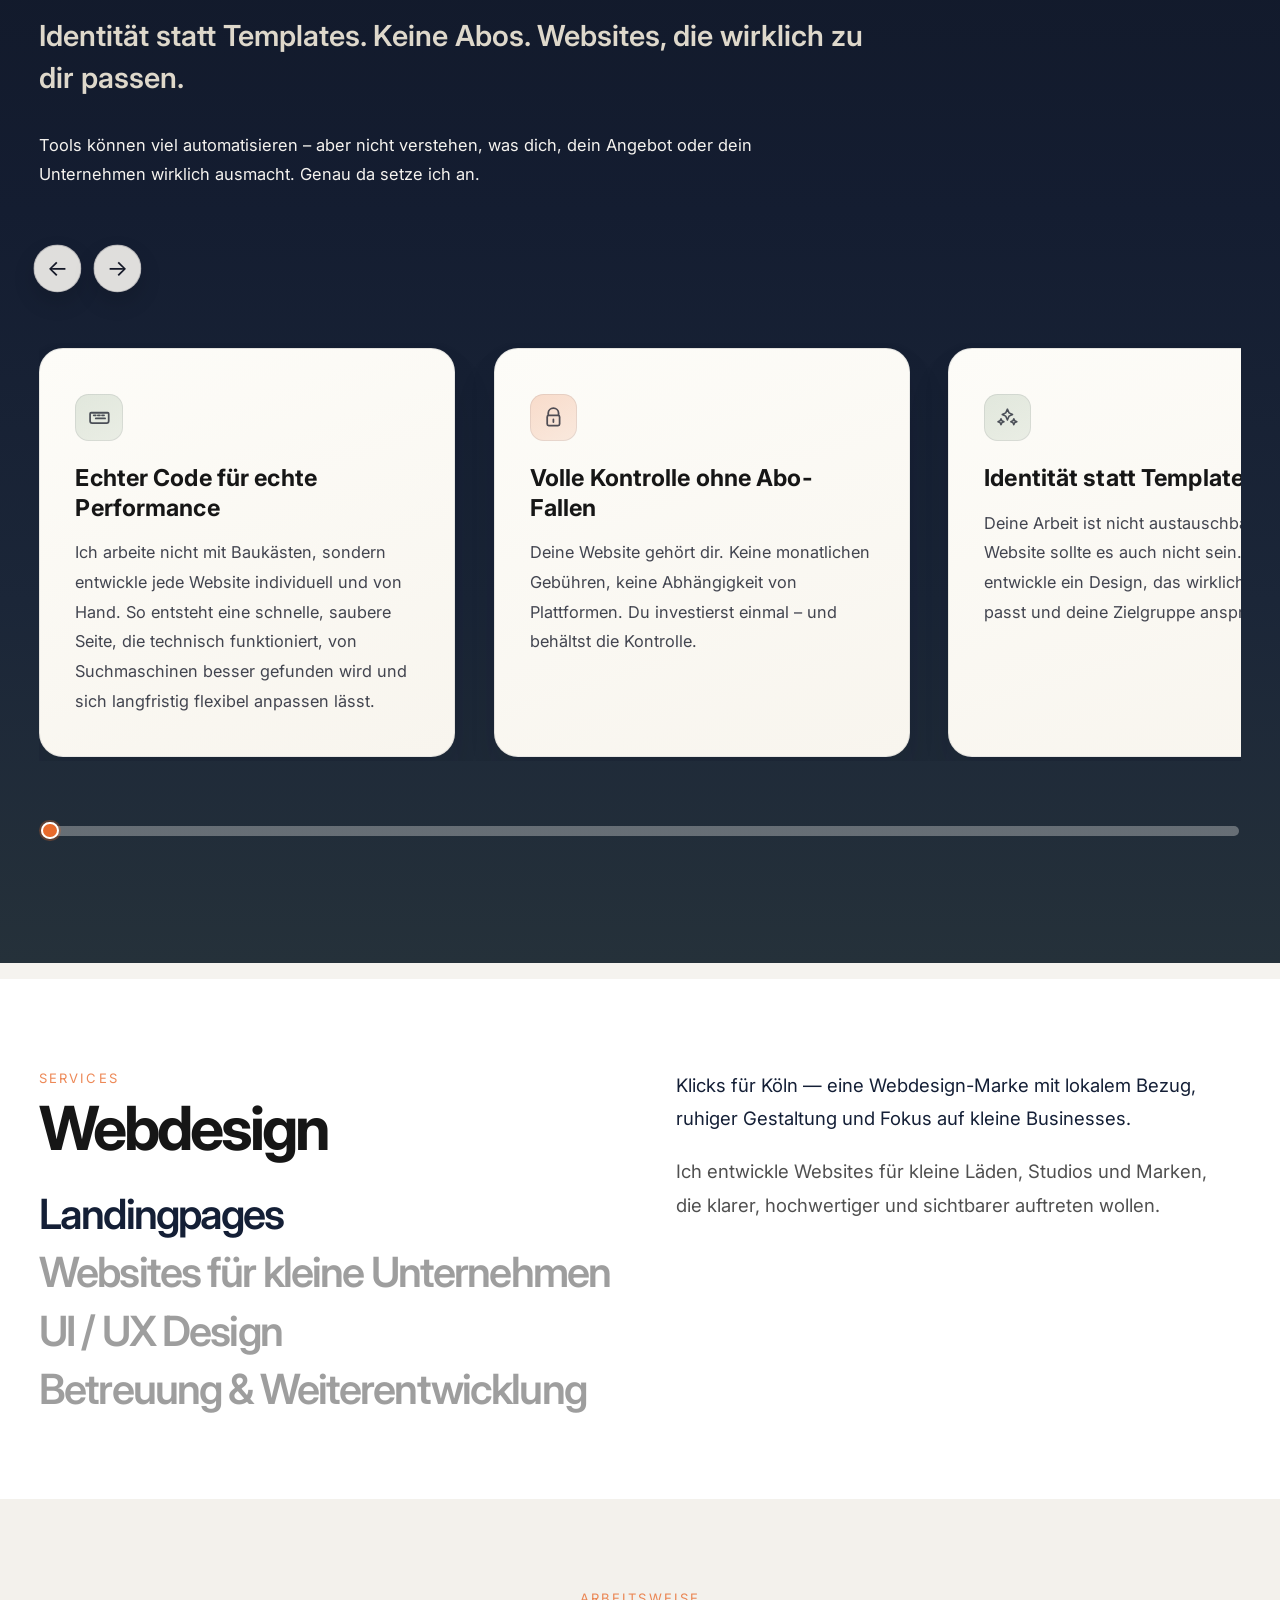
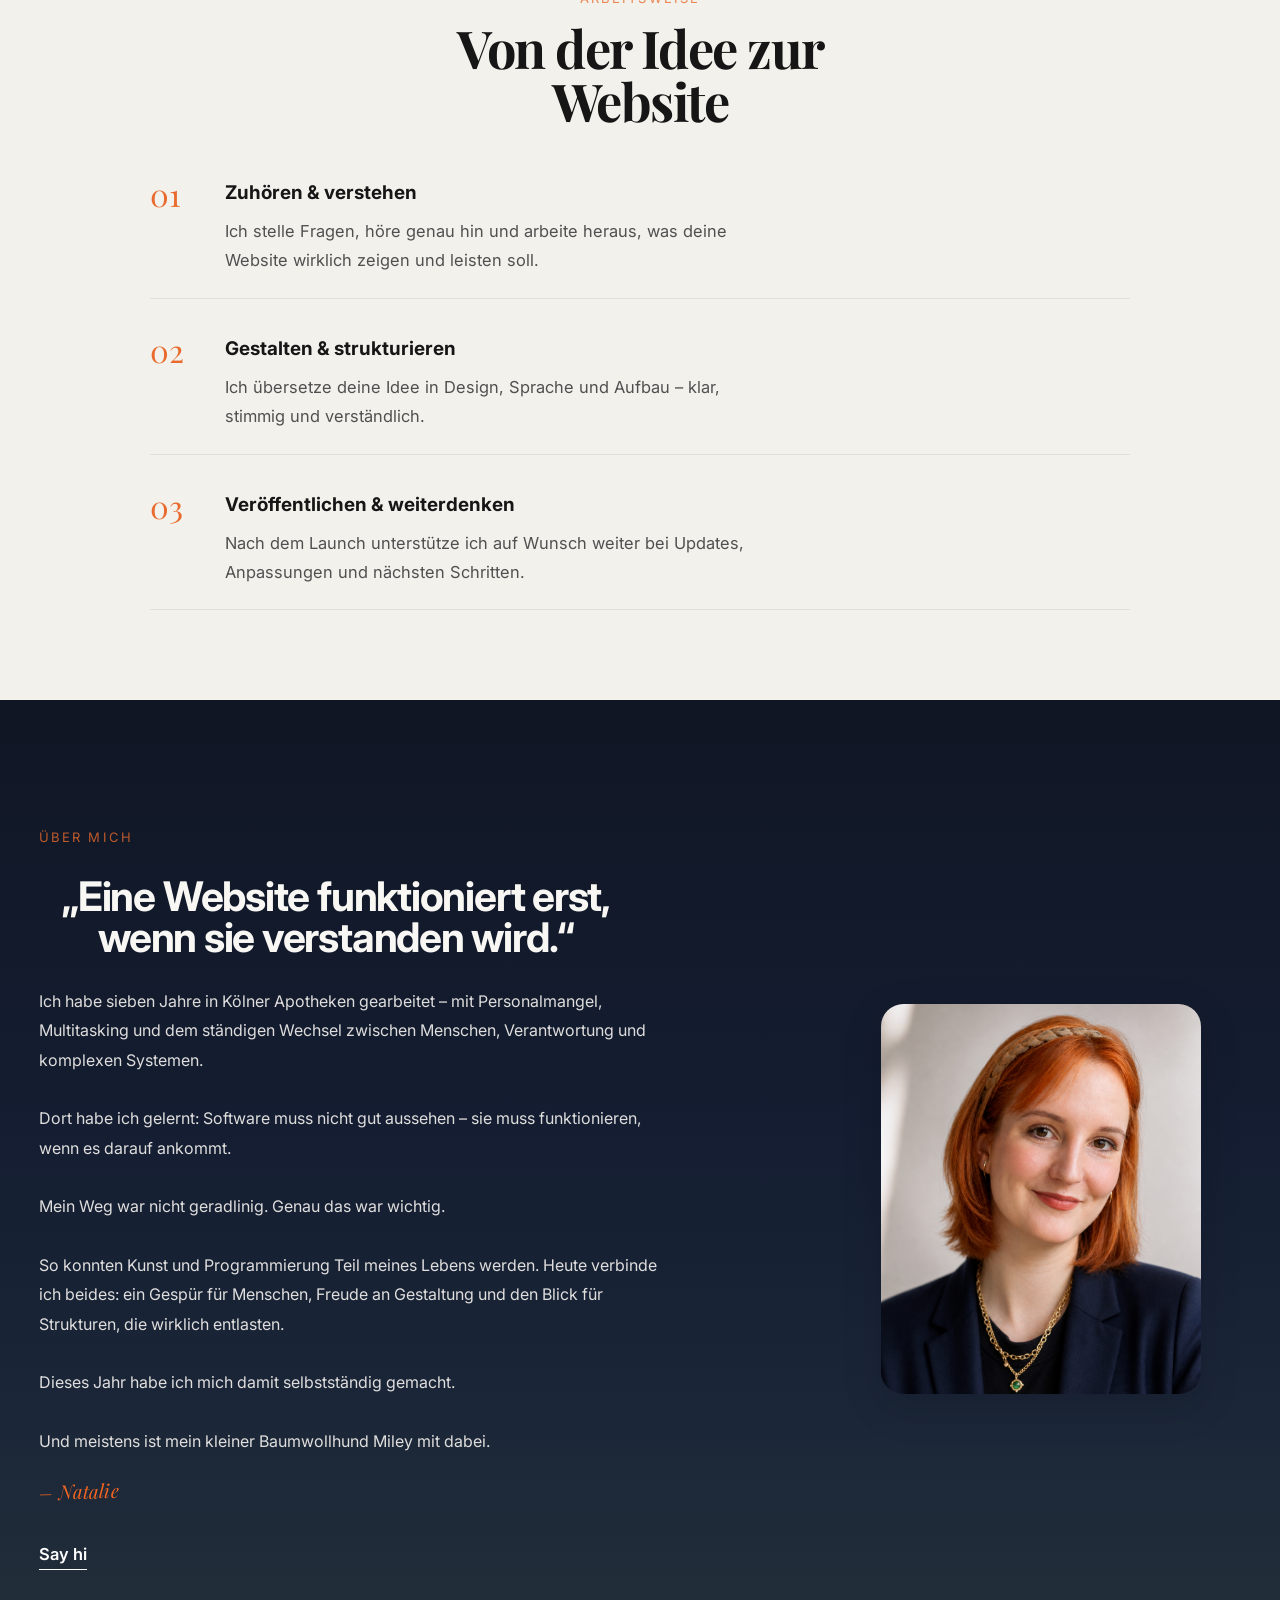
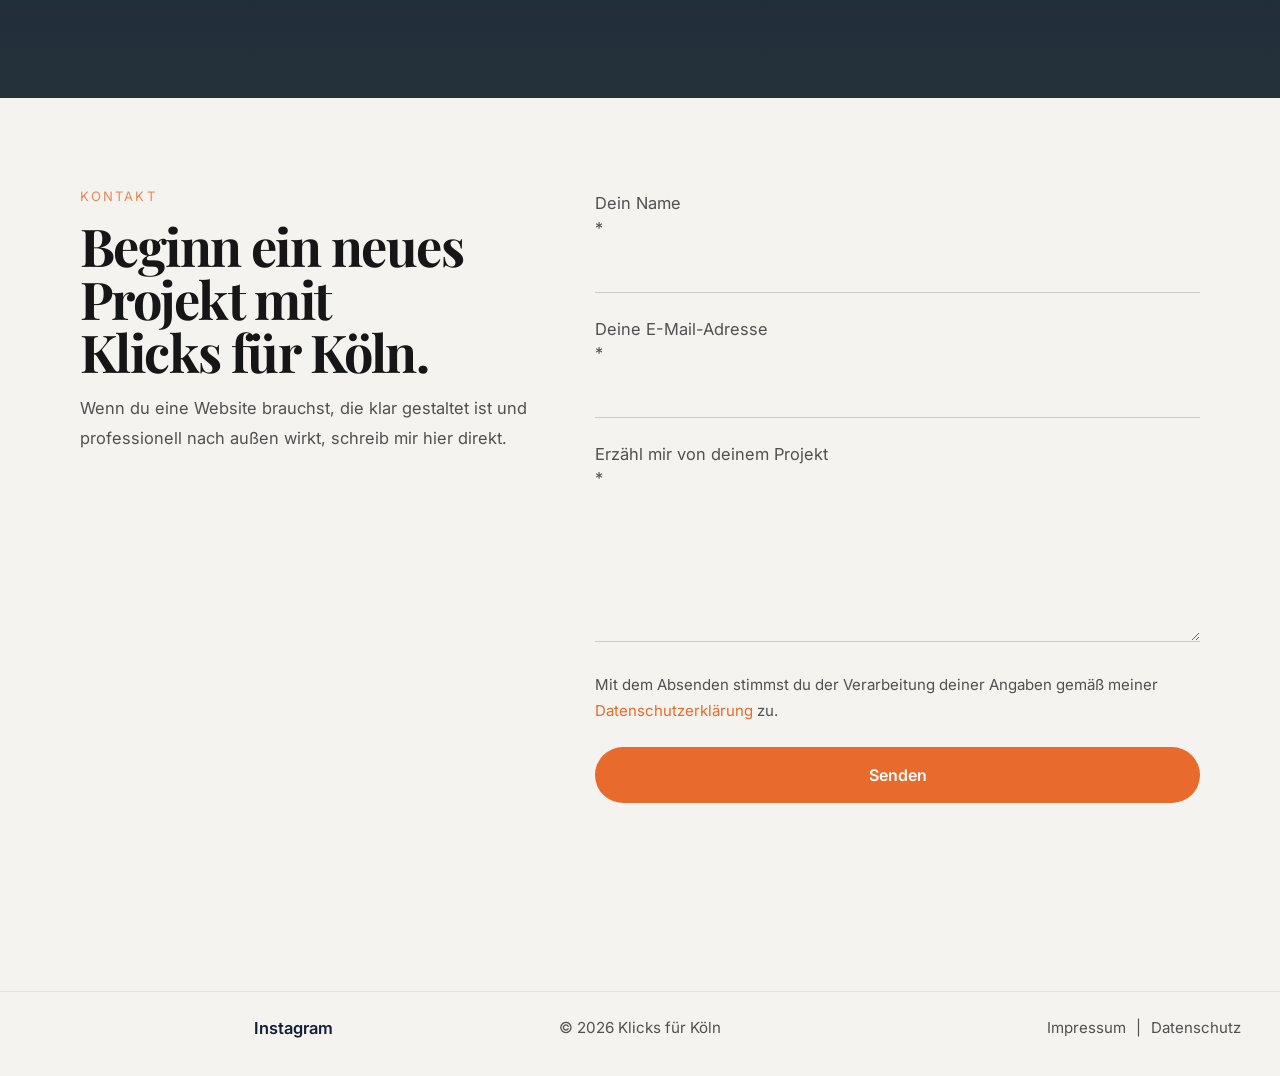
==== commit d55828e6: "Revert hero and USP styling to pre-redesign stable state" ====
--- a/index.html
+++ b/index.html
@@ -61,7 +61,15 @@
 
 <main id="top">
 <section class="hero">
+<div class="container hero-single">
+
+<!--<h1 class="hero-title-anim js-enter-left">
+Webdesign im Herzen<br />
+von Köln
+</h1>-->
+
 <div class="hero-graphic" aria-hidden="true">
+<div class="hero-touch-left"></div>
 <svg class="hero-graphic-svg mobile-only" viewBox="0 0 336 367" fill="none" xmlns="http://www.w3.org/2000/svg">
 <g id="Mobil-1" clip-path="url(#clip0_1_2-mobil)">
 <path id="powerbutton-mobil" d="M208.266 303.071C211.107 304.044 213.518 305.959 215.088 308.489C216.658 311.018 217.29 314.007 216.876 316.944L216.835 317.219C216.372 320.05 214.96 322.65 212.819 324.599L212.61 324.786C210.502 326.624 207.844 327.737 205.039 327.959L204.758 327.978C201.849 328.146 198.97 327.344 196.582 325.708L196.352 325.547C193.92 323.802 192.177 321.28 191.419 318.41C190.685 315.629 190.921 312.689 192.082 310.06L192.197 309.806C193.458 307.114 195.627 304.935 198.333 303.643L199.939 306.911L199.579 307.091C197.806 308.033 196.387 309.519 195.54 311.328C194.636 313.258 194.439 315.438 194.982 317.495C195.525 319.552 196.775 321.36 198.518 322.611C200.262 323.861 202.391 324.477 204.543 324.353C206.695 324.229 208.737 323.374 210.321 321.932C211.806 320.58 212.802 318.791 213.165 316.837L213.23 316.445C213.508 314.471 213.127 312.465 212.151 310.728L211.948 310.384C210.823 308.571 209.094 307.198 207.058 306.5L208.266 303.071ZM205.433 310.654H201.389V299H205.433V310.654Z" fill="#D76C2F"/>
@@ -163,7 +171,7 @@
 </svg>
 
 
-<div class="hero-cta">
+<div class="hero-actions">
 <button type="button" class="btn hero-primary-cta" data-open-contact>Projekt besprechen</button>
 <a class="hero-whatsapp-link" href="https://wa.me/491771463746?text=Hi%20Natalie,%20ich%20interessiere%20mich%20für%20eine%20Website" target="_blank" rel="noopener noreferrer" aria-label="Direkt via WhatsApp schreiben">
 <svg aria-hidden="true" viewBox="0 0 32 32" focusable="false">
@@ -171,7 +179,8 @@
 </svg>
 <span>Direkt via WhatsApp</span>
 </a>
-</div>
+</div></div>
+
 </section>
 
 <section class="pilot-offer" aria-label="Pilotprojekte">
--- a/styles.css
+++ b/styles.css
@@ -4,15 +4,14 @@
 --bg-soft: var(--color-soft);
 --surface: #e9e3d7;
 --surface-2: #dfd7ca;
---color-bg-beige: #f6f0e7;
---color-bg-beige-card: #fbf7ef;
 
 --color-navy: #141827;
 --color-dark-section-gradient: linear-gradient(
 180deg,
-#f6f0e7 0%,
-#f4efe6 52%,
-#f1ebdf 100%
+#101624 0%,
+#141d31 42%,
+#1b2638 72%,
+#25313a 100%
 );
 --color-offwhite: #f7f4ec;
 --color-soft: #f3f1ec;
@@ -268,30 +267,174 @@
 ========================================================================== */
 
 .hero {
+  position: relative;
+  overflow: visible;
   background: var(--color-dark-section-gradient);
-  padding-block: clamp(2rem, 5vw, 4rem);
-}
+  padding-block: clamp(2rem, 5vw, 4rem) clamp(2rem, 5vw, 4rem);
+}
+
+.hero-single {
+  position: relative;
+  width: min(100% - (2 * var(--page-pad-x)), var(--container));
+  margin-inline: auto;
+  padding-top: 0;
+  padding-bottom: 0;
+  margin-bottom: 0;
+  z-index: 1;
+}
+
+.hero h1 {
+  position: relative;
+  z-index: 2;
+  margin: 0 auto;
+  font-family: "Inter", sans-serif;
+  font-weight: 700;
+  font-size: clamp(3.2rem, 11vw, 4.8rem);
+  line-height: 1.02;
+  letter-spacing: 0.02em;
+  text-align: center;
+  max-width: 9ch;
+  text-transform: none;
+}
+
+.hero h1 br {
+  display: block;
+  content: "";
+  margin-top: 0.14em;
+}
+
+/* ==========================================================================
+HERO GRAPHIC
+========================================================================== */
 
 .hero-graphic {
-  width: min(100% - (2 * var(--page-pad-x)), var(--container));
-  margin: 0 auto;
+  position: relative;
+  z-index: 1;
+  width: 100%;
+  margin: clamp(0.75rem, 3vw, 1.5rem) auto 0;
+  display: flex;
+  justify-content: center;
+  align-items: flex-start;
+  pointer-events: none;
 }
 
 .hero-graphic-svg {
   display: block;
   width: 100%;
   height: auto;
+  object-fit: contain;
 }
 
 .mobile-only {
   display: block;
+  max-width: 380px;
+  margin-inline: auto;
 }
 
 .desktop-only {
   display: none !important;
 }
 
+/* ==========================================================================
+HERO MESSAGE / CTA
+========================================================================== */
+
+.hero-message {
+  position: relative;
+  z-index: 2;
+  width: min(100%, 760px);
+  margin-top: clamp(1.1rem, 3vw, 2rem);
+  margin-inline: auto;
+  text-align: center;
+}
+
+.hero-message h2,
+.hero-message .hero-message-title {
+  margin: 0 0 clamp(1.1rem, 2vw, 1.6rem);
+  font-size: clamp(2rem, 6vw, 3rem);
+  line-height: 1.14;
+  font-weight: 700;
+  color: var(--color-text-invert, #fff);
+}
+
+.hero-message p,
+.hero-message .hero-message-subline {
+  margin: 0 auto;
+  max-width: 680px;
+  font-size: clamp(1.1rem, 3.8vw, 1.35rem);
+  line-height: 1.5;
+  color: var(--color-text-invert-muted, rgba(255, 255, 255, 0.86));
+}
+
+.hero-message .cta-row,
+.hero-message .hero-cta-row {
+  display: flex;
+  flex-direction: column;
+  align-items: center;
+  gap: clamp(0.9rem, 3vw, 1.25rem);
+  margin-top: clamp(2.4rem, 5vw, 3.6rem);
+}
+
+/* ==========================================================================
+DESKTOP HERO MESSAGE
+========================================================================== */
+
 @media (min-width: 768px) {
+  .hero-message {
+    width: min(100%, 980px);
+    margin-top: clamp(1.5rem, 2.2vw, 2.5rem);
+    margin-inline: auto;
+    text-align: center;
+  }
+
+  .hero-message h2,
+  .hero-message .hero-message-title {
+    max-width: 980px;
+    font-size: clamp(2.8rem, 3.8vw, 4.6rem);
+    line-height: 1.1;
+    margin-bottom: clamp(1.25rem, 1.8vw, 2rem);
+  }
+
+  .hero-message p,
+  .hero-message .hero-message-subline {
+    margin-left: 0;
+    margin-right: 0;
+    max-width: 860px;
+    font-size: clamp(1.35rem, 1.65vw, 1.85rem);
+    line-height: 1.45;
+  }
+
+  .hero-message .cta-row,
+  .hero-message .hero-cta-row {
+    flex-direction: row;
+    justify-content: flex-start;
+    align-items: center;
+    gap: clamp(1rem, 1.5vw, 1.5rem);
+    margin-top: clamp(3rem, 4vw, 4.75rem);
+  }
+}
+
+/* ==========================================================================
+GRAPHIC VISIBILITY
+========================================================================== */
+
+.mobile-only {
+  display: block;
+  width: 100%;
+  max-width: 380px;
+  margin-inline: auto;
+}
+
+.desktop-only {
+  display: none;
+}
+
+/* ==========================================================================
+DESKTOP GRAPHIC
+========================================================================== */
+
+@media (min-width: 768px) {
+
   .mobile-only {
     display: none !important;
   }
@@ -302,51 +445,9 @@
     max-width: 1560px;
     margin-inline: auto;
   }
-}
-
-.hero-cta {
-  width: min(100% - (2 * var(--page-pad-x)), var(--container));
-  margin: clamp(1.15rem, 4vw, 1.8rem) auto 0;
-  display: flex;
-  flex-direction: column;
-  align-items: center;
-  gap: 0.95rem;
-}
-
-.hero-primary-cta {
-  border: 1px solid transparent;
-  background: var(--orange);
-  color: #fff;
-  box-shadow: 0 12px 24px rgba(215, 108, 47, 0.26);
-}
-
-.hero-primary-cta:hover,
-.hero-primary-cta:focus-visible {
-  background: var(--orange-dark);
-}
-
-.hero-whatsapp-link {
-  display: inline-flex;
-  align-items: center;
-  gap: 0.45rem;
-  color: var(--color-navy);
-  font-weight: 500;
-  text-decoration: none;
-  border-bottom: 1px solid rgba(20, 24, 39, 0.3);
-  padding-bottom: 0.12rem;
-}
-
-.hero-whatsapp-link svg {
-  width: 0.95rem;
-  height: 0.95rem;
-  color: var(--orange);
-  flex: 0 0 auto;
-}
-
-.hero-whatsapp-link:hover,
-.hero-whatsapp-link:focus-visible {
-  border-bottom-color: var(--orange);
-}
+
+}
+
 /* ==========================================================================
 MOBILE PILOT OFFER BLOCK
 zwischen Hero und Services
@@ -1482,6 +1583,17 @@
 -webkit-tap-highlight-color: transparent;
 }
 
+.hero-touch-left {
+position: absolute;
+left: 0;
+top: 0;
+width: 38%;
+height: 100%;
+z-index: 10;
+background: transparent;
+touch-action: pan-y;
+}
+
 
 /* --- Angebote Page Ergänzungen --- */
 
@@ -1621,7 +1733,7 @@
 .usp-section h2,
 .usp-section__lead,
 .usp-section__intro {
-  color: var(--color-navy);
+  color: #f5f3ef;
 }
 
 .hero h1 {
@@ -1991,8 +2103,7 @@
 :root {
   --system-offwhite: #eef0f2;
   --system-header-bg: #eef1f4;
-  --system-beige-soft: rgba(20, 24, 39, 0.72);
-  --blue-dark: var(--color-navy);
+  --system-beige-soft: #ded8cb;
 }
 
 .site-header {
@@ -2011,13 +2122,13 @@
 
 .hero-graphic-svg #headline path,
 .hero-graphic-svg #headline-mobil path {
-  fill: var(--color-navy);
+  fill: var(--system-offwhite);
 }
 
 .usp-section__lead { color: var(--system-beige-soft); }
 
 .pilot-offer {
-  background: var(--color-bg-beige);
+  background: var(--color-dark-section-gradient);
   padding-inline: clamp(1rem, 4vw, 2rem);
 }
 
@@ -2027,7 +2138,7 @@
 }
 
 .usp-card {
-  background: linear-gradient(162deg, var(--color-bg-beige-card) 0%, #f7f1e7 100%);
+  background: linear-gradient(162deg, #fdfcf8 0%, #f8f5ee 100%);
   border: 1px solid rgba(20, 24, 39, 0.09);
   border-radius: 1.5rem;
   padding: 2.8rem 2.2rem 2.5rem;
@@ -2047,14 +2158,6 @@
   max-width: 34ch;
   line-height: 1.82;
   font-size: 1.02rem;
-  color: rgba(20, 24, 39, 0.8);
-}
-
-.about-statement {
-  color: var(--color-navy);
-}
-
-.about-subtext {
   color: rgba(20, 24, 39, 0.8);
 }
 
@@ -2142,5 +2245,49 @@
 }
 
 
-
-}
+/* Hero CTAs below graphic */
+.hero-actions {
+  display: flex;
+  flex-wrap: wrap;
+  gap: 0.8rem 1rem;
+  justify-content: center;
+  align-items: center;
+  margin-top: clamp(1rem, 2.2vw, 1.8rem);
+}
+
+.hero-primary-cta {
+  border: 1px solid transparent;
+  background: var(--orange);
+  color: #fff;
+  box-shadow: 0 12px 24px rgba(215, 108, 47, 0.26);
+}
+
+.hero-primary-cta:hover,
+.hero-primary-cta:focus-visible {
+  background: var(--orange-dark);
+}
+
+.hero-whatsapp-link {
+  display: inline-flex;
+  align-items: center;
+  gap: 0.45rem;
+  color: var(--system-offwhite);
+  font-weight: 500;
+  text-decoration: none;
+  border-bottom: 1px solid rgba(234, 235, 225, 0.35);
+  padding-bottom: 0.12rem;
+}
+
+.hero-whatsapp-link svg {
+  width: 0.95rem;
+  height: 0.95rem;
+  color: var(--orange);
+  flex: 0 0 auto;
+}
+
+.hero-whatsapp-link:hover,
+.hero-whatsapp-link:focus-visible {
+  border-bottom-color: var(--orange);
+}
+
+}
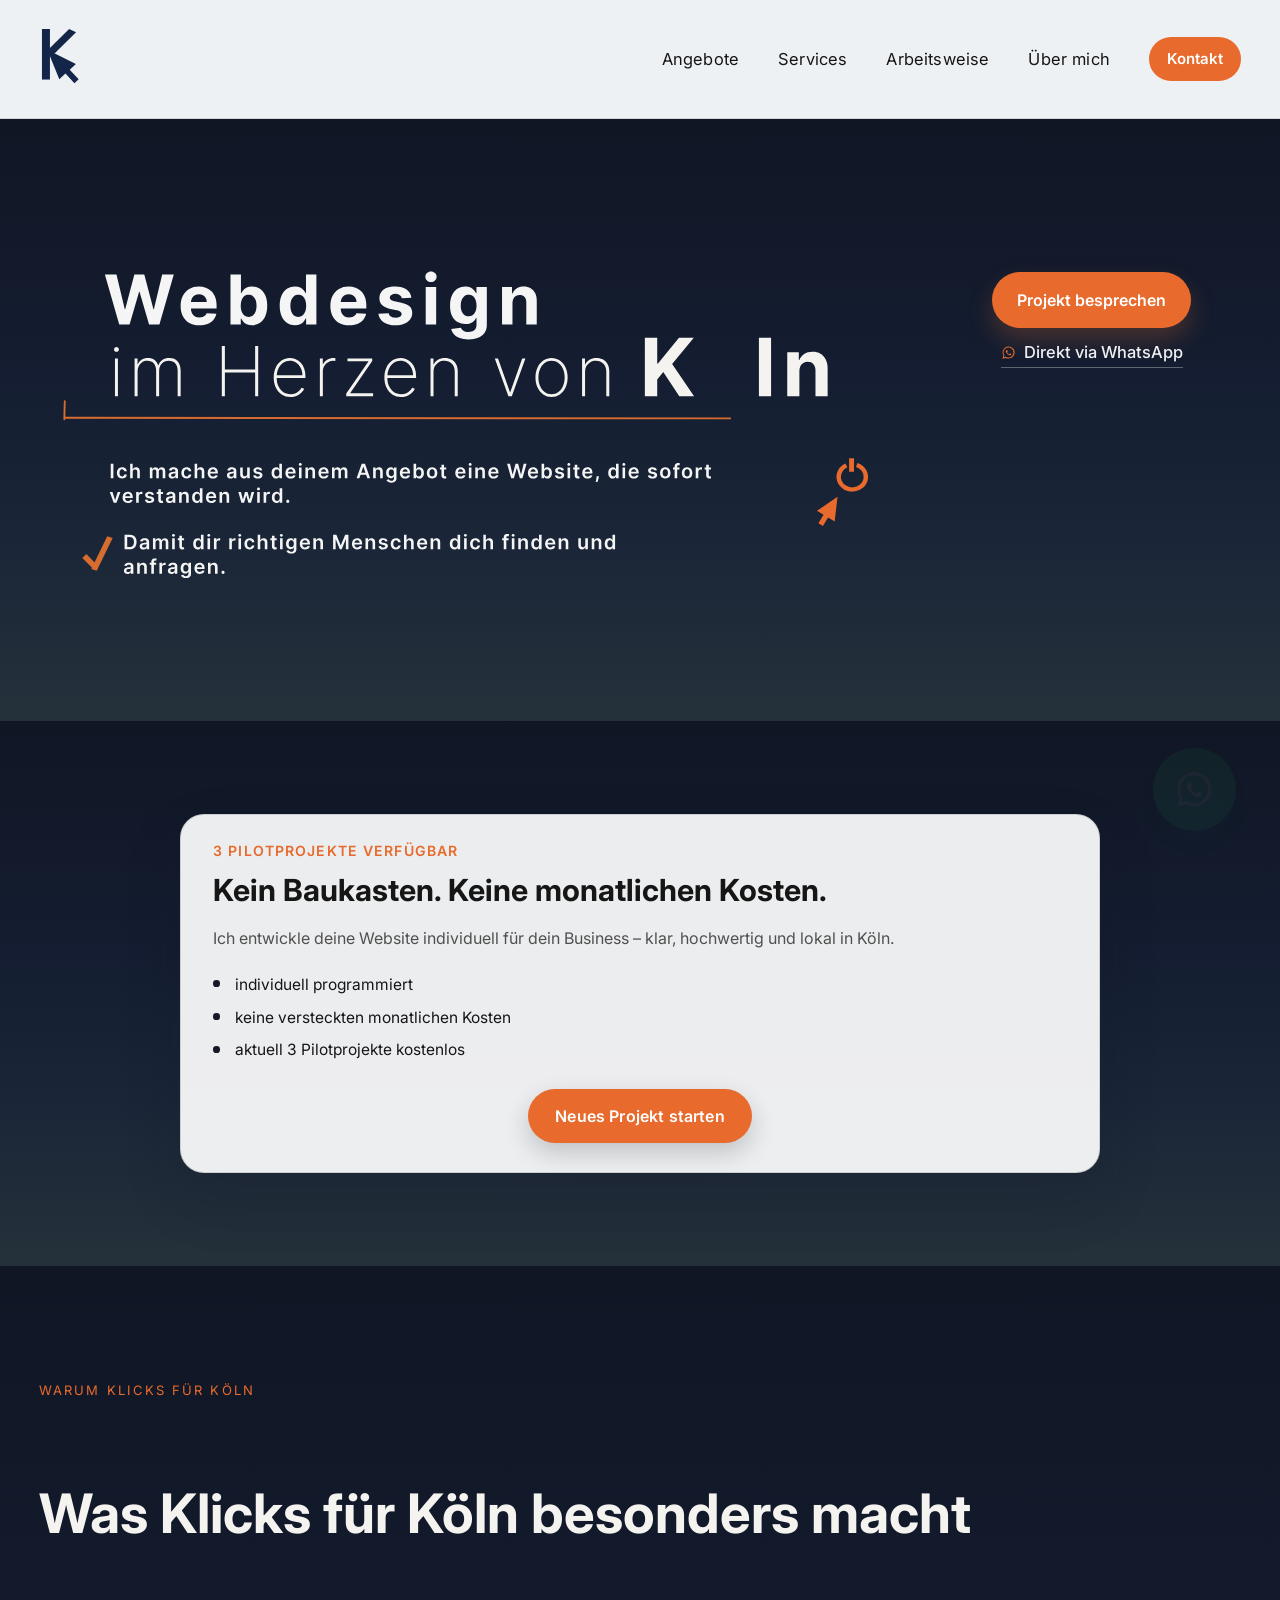
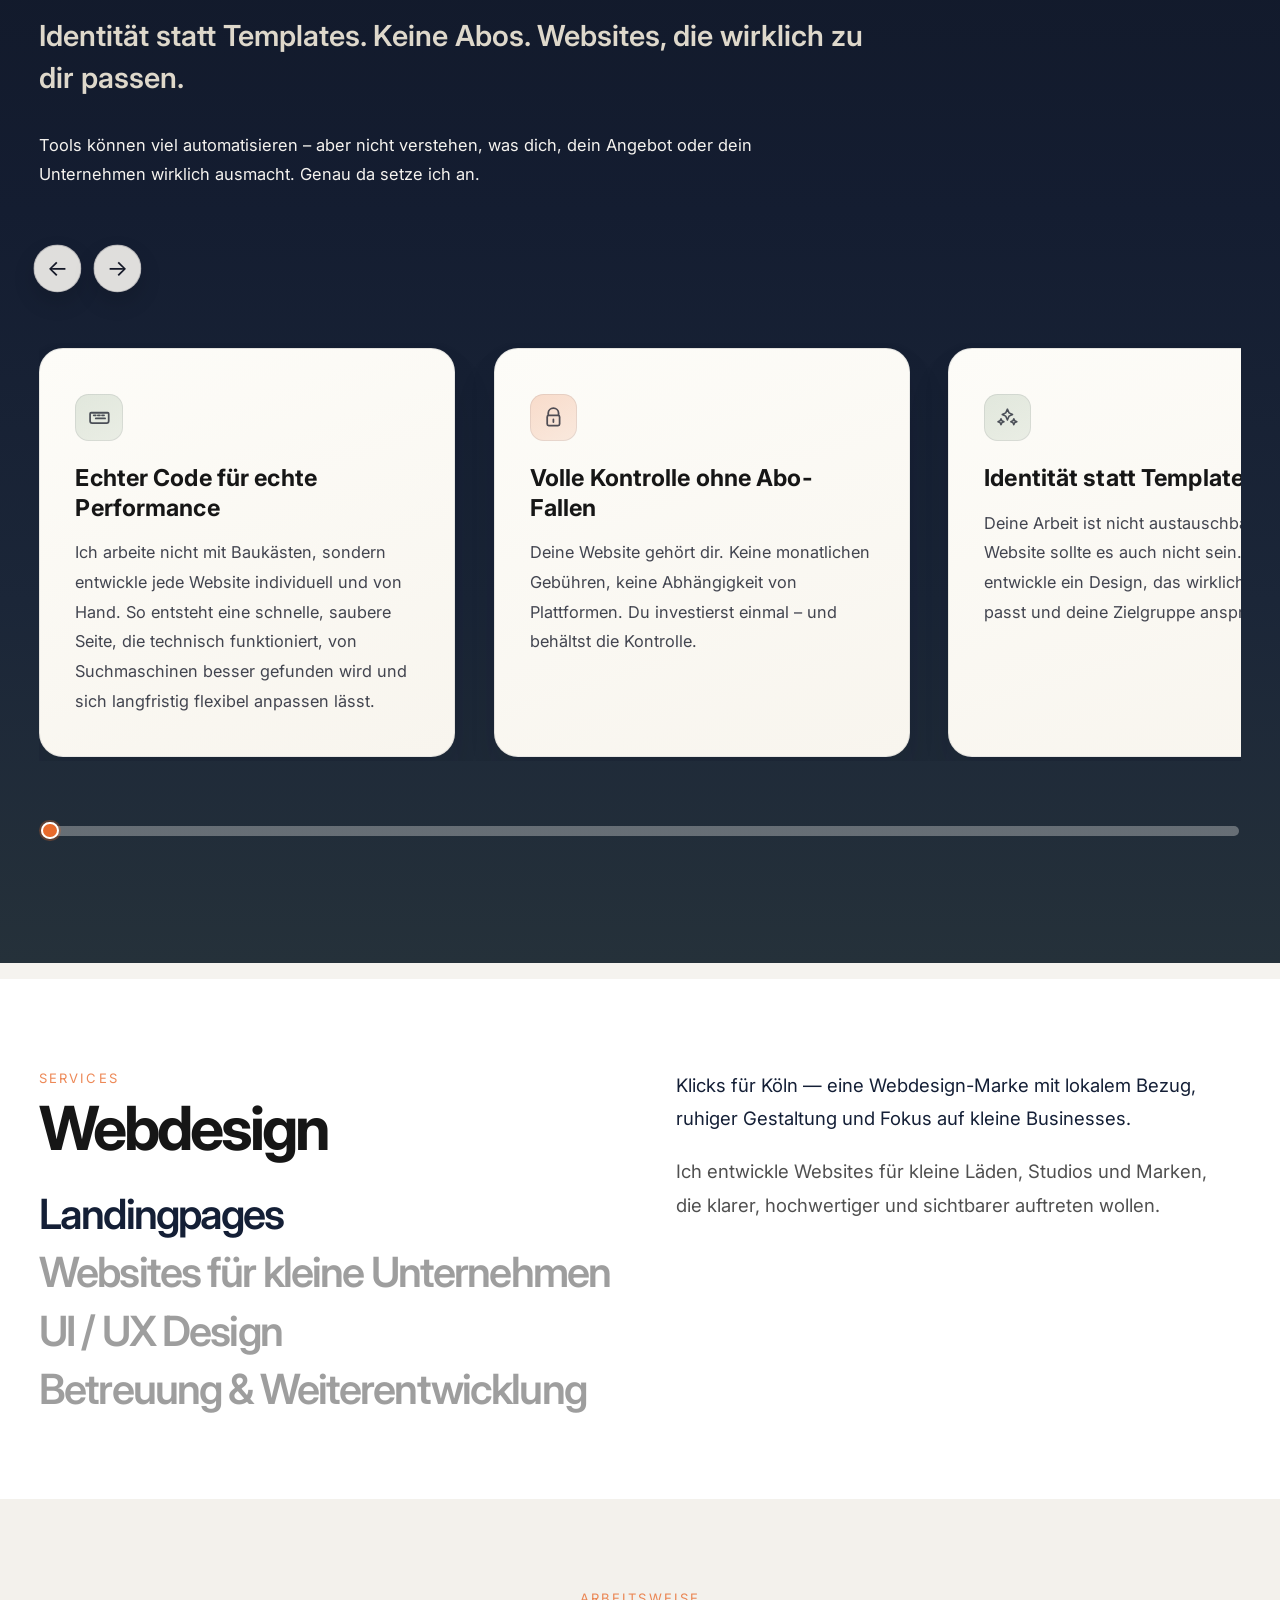
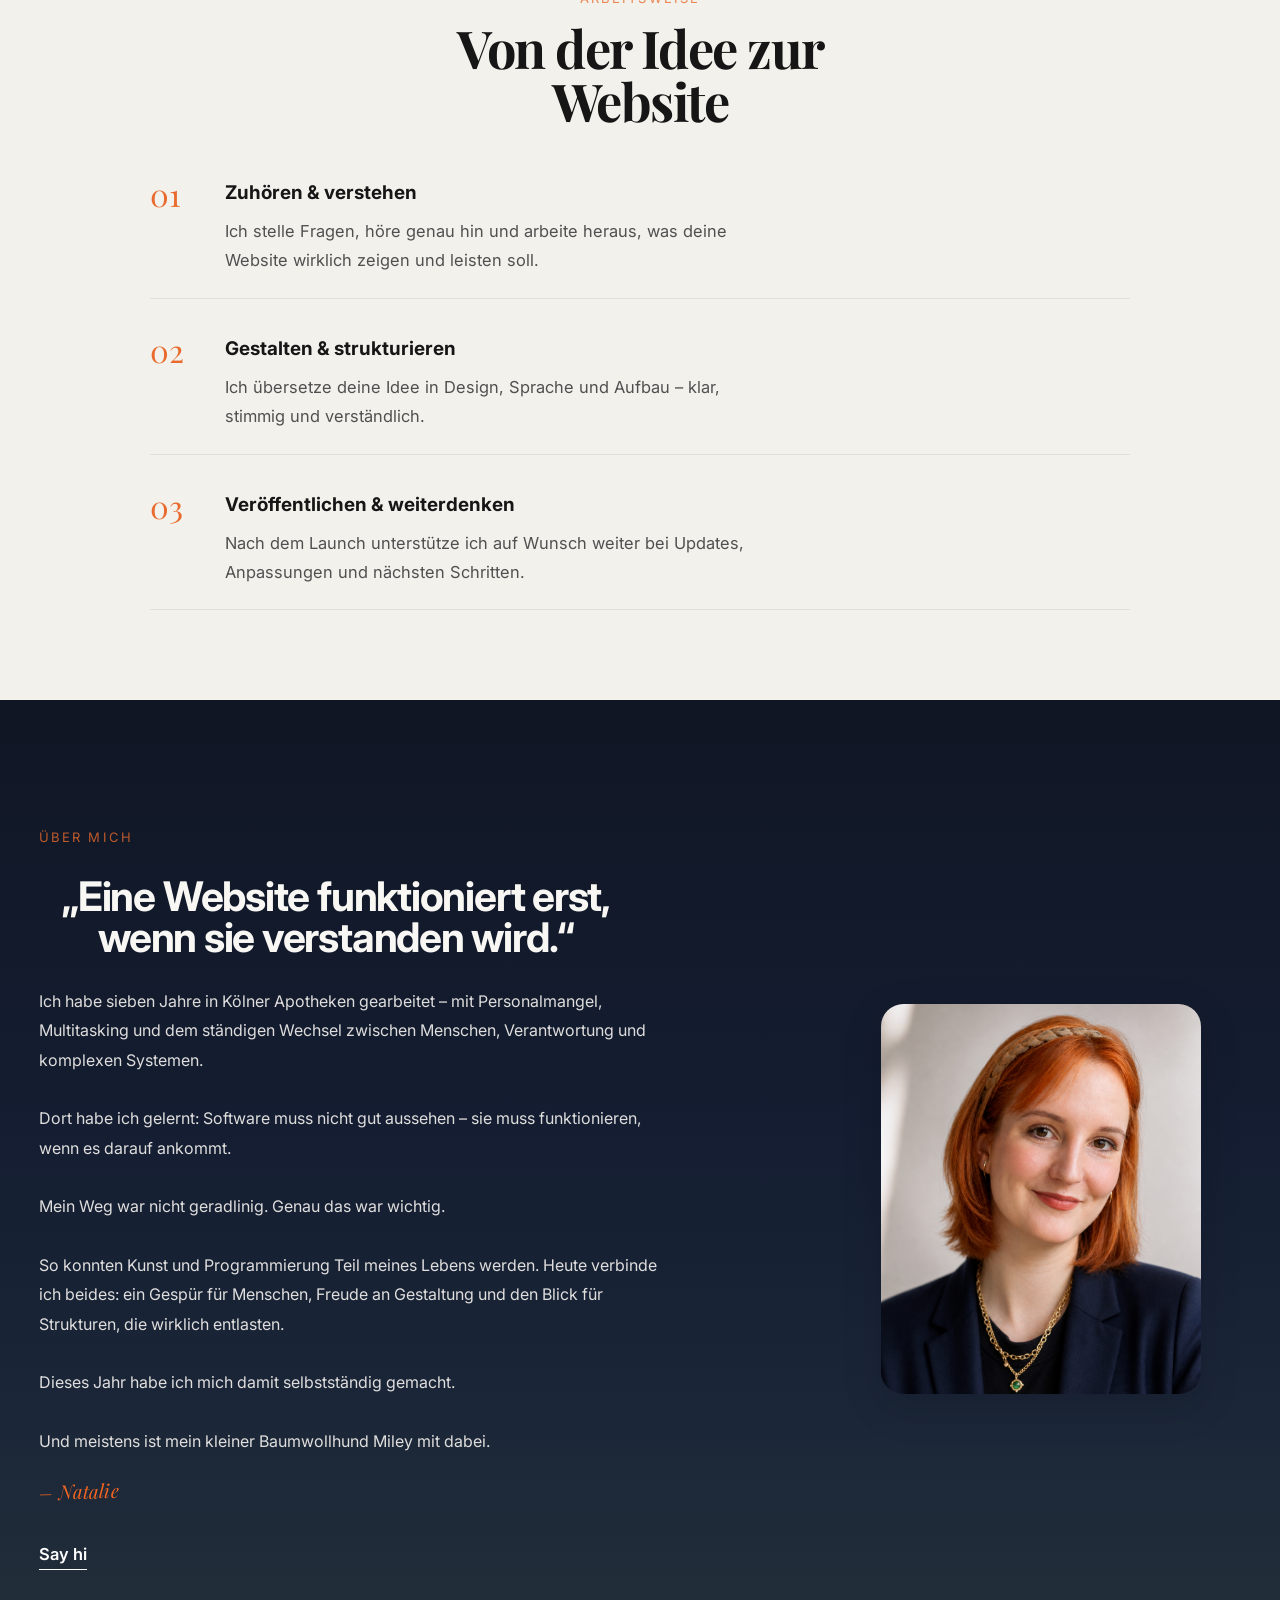
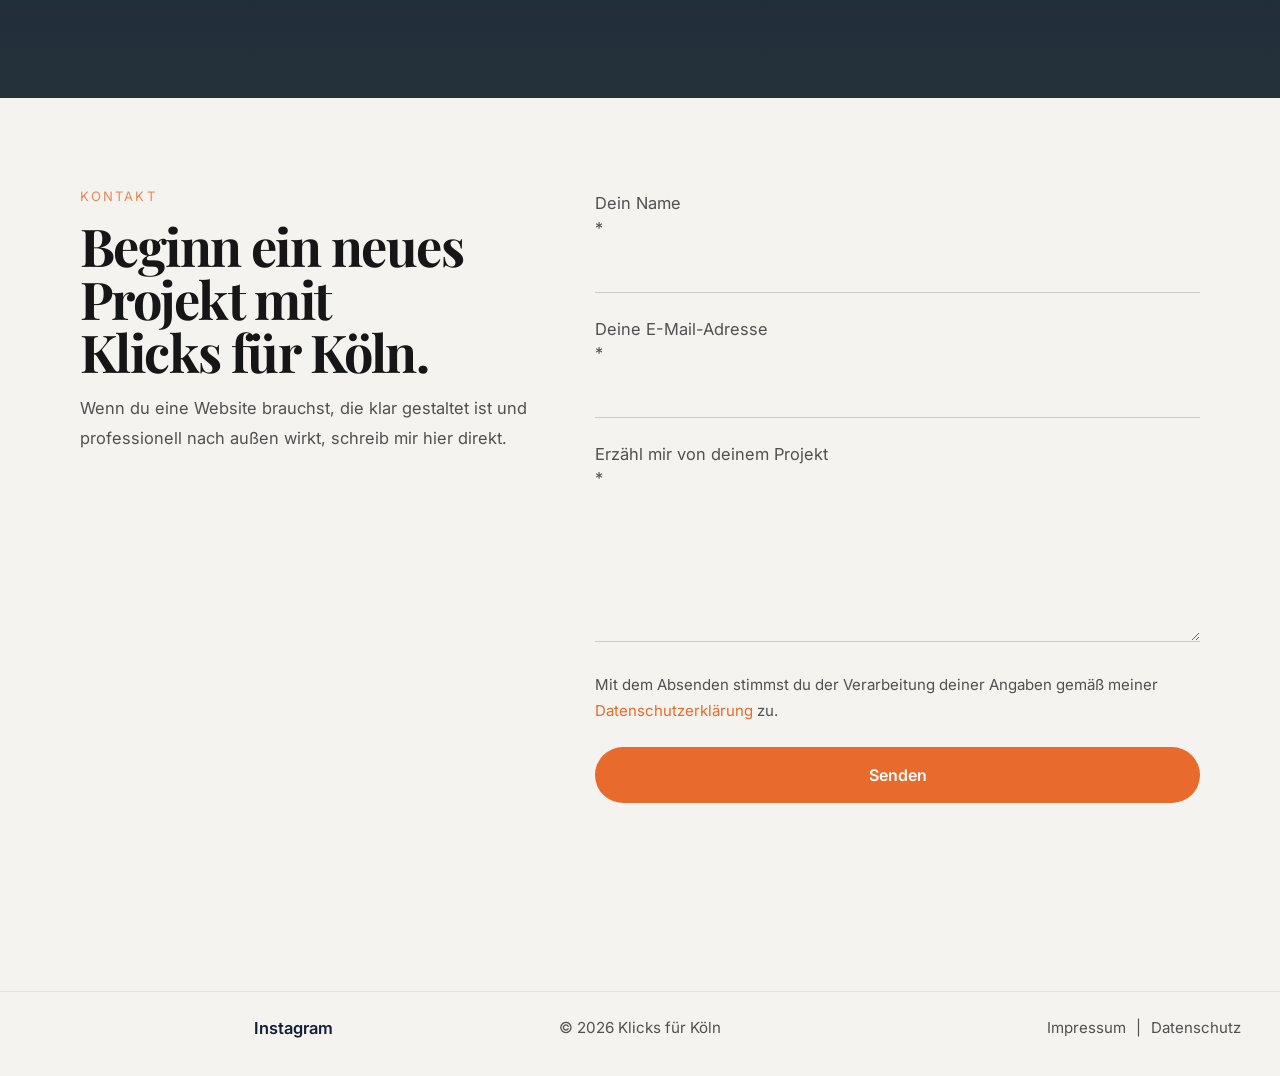
==== commit fce04063: "Update index.html" ====
--- a/index.html
+++ b/index.html
@@ -95,16 +95,16 @@
 <path id="spitzen-mitte" d="M293.724 192.255L300.219 207.096H287.229L293.724 192.255Z" fill="#D76C2F"/>
 </g>
 </g>
-<path id="Webdesign" d="M10.7898 46L0.9375 11.0909H7.73864L14.0284 36.7443H14.3523L21.0682 11.0909H27.2557L33.9886 36.7614H34.2955L40.5852 11.0909H47.3864L37.5341 46H31.2955L24.3068 21.5057H24.0341L17.0284 46H10.7898ZM65.2176 46.5114C62.5926 46.5114 60.3256 45.9659 58.4165 44.875C56.5187 43.7727 55.0585 42.2159 54.0358 40.2045C53.0131 38.1818 52.5017 35.8011 52.5017 33.0625C52.5017 30.3693 53.0131 28.0057 54.0358 25.9716C55.0699 23.9261 56.5131 22.3352 58.3653 21.1989C60.2176 20.0511 62.3937 19.4773 64.8937 19.4773C66.5074 19.4773 68.0301 19.7386 69.4619 20.2614C70.9051 20.7727 72.1778 21.5682 73.2801 22.6477C74.3938 23.7273 75.2688 25.1023 75.9051 26.7727C76.5415 28.4318 76.8597 30.4091 76.8597 32.7045V34.5966H55.3994V30.4375H70.9449C70.9335 29.2557 70.6778 28.2045 70.1778 27.2841C69.6778 26.3523 68.979 25.6193 68.0812 25.0852C67.1949 24.5511 66.1608 24.2841 64.979 24.2841C63.7176 24.2841 62.6097 24.5909 61.6551 25.2045C60.7006 25.8068 59.9562 26.6023 59.4222 27.5909C58.8994 28.5682 58.6324 29.642 58.621 30.8125V34.4432C58.621 35.9659 58.8994 37.2727 59.4562 38.3636C60.0131 39.4432 60.7915 40.2727 61.7915 40.8523C62.7915 41.4205 63.9619 41.7045 65.3028 41.7045C66.2006 41.7045 67.0131 41.5795 67.7403 41.3295C68.4676 41.0682 69.0983 40.6875 69.6324 40.1875C70.1665 39.6875 70.5699 39.0682 70.8426 38.3295L76.604 38.9773C76.2403 40.5 75.5472 41.8295 74.5244 42.9659C73.5131 44.0909 72.2176 44.9659 70.6381 45.5909C69.0585 46.2045 67.2517 46.5114 65.2176 46.5114ZM87.1526 46V11.0909H93.323V24.1477H93.5787C93.8969 23.5114 94.3457 22.8352 94.9253 22.1193C95.5048 21.392 96.2889 20.7727 97.2776 20.2614C98.2662 19.7386 99.5276 19.4773 101.062 19.4773C103.084 19.4773 104.908 19.9943 106.533 21.0284C108.17 22.0511 109.465 23.5682 110.42 25.5795C111.386 27.5795 111.868 30.0341 111.868 32.9432C111.868 35.8182 111.397 38.2614 110.454 40.2727C109.511 42.2841 108.226 43.8182 106.601 44.875C104.976 45.9318 103.136 46.4602 101.079 46.4602C99.5787 46.4602 98.3344 46.2102 97.3457 45.7102C96.3571 45.2102 95.5616 44.608 94.9594 43.9034C94.3685 43.1875 93.9082 42.5114 93.5787 41.875H93.2207V46H87.1526ZM93.2037 32.9091C93.2037 34.6023 93.4423 36.0852 93.9196 37.358C94.4082 38.6307 95.1071 39.625 96.0162 40.3409C96.9366 41.0455 98.0503 41.3977 99.3571 41.3977C100.721 41.3977 101.863 41.0341 102.783 40.3068C103.704 39.5682 104.397 38.5625 104.863 37.2898C105.34 36.0057 105.579 34.5455 105.579 32.9091C105.579 31.2841 105.346 29.8409 104.88 28.5795C104.414 27.3182 103.721 26.3295 102.8 25.6136C101.88 24.8977 100.732 24.5398 99.3571 24.5398C98.0389 24.5398 96.9196 24.8864 95.9991 25.5795C95.0787 26.2727 94.3798 27.2443 93.9026 28.4943C93.4366 29.7443 93.2037 31.2159 93.2037 32.9091ZM131.63 46.4602C129.573 46.4602 127.732 45.9318 126.107 44.875C124.482 43.8182 123.198 42.2841 122.255 40.2727C121.312 38.2614 120.84 35.8182 120.84 32.9432C120.84 30.0341 121.318 27.5795 122.272 25.5795C123.238 23.5682 124.539 22.0511 126.176 21.0284C127.812 19.9943 129.636 19.4773 131.647 19.4773C133.181 19.4773 134.443 19.7386 135.431 20.2614C136.42 20.7727 137.204 21.392 137.784 22.1193C138.363 22.8352 138.812 23.5114 139.13 24.1477H139.386V11.0909H145.573V46H139.505V41.875H139.13C138.812 42.5114 138.352 43.1875 137.749 43.9034C137.147 44.608 136.352 45.2102 135.363 45.7102C134.374 46.2102 133.13 46.4602 131.63 46.4602ZM133.352 41.3977C134.659 41.3977 135.772 41.0455 136.693 40.3409C137.613 39.625 138.312 38.6307 138.789 37.358C139.266 36.0852 139.505 34.6023 139.505 32.9091C139.505 31.2159 139.266 29.7443 138.789 28.4943C138.323 27.2443 137.63 26.2727 136.71 25.5795C135.801 24.8864 134.681 24.5398 133.352 24.5398C131.977 24.5398 130.829 24.8977 129.909 25.6136C128.988 26.3295 128.295 27.3182 127.829 28.5795C127.363 29.8409 127.13 31.2841 127.13 32.9091C127.13 34.5455 127.363 36.0057 127.829 37.2898C128.306 38.5625 129.005 39.5682 129.926 40.3068C130.857 41.0341 131.999 41.3977 133.352 41.3977ZM168.539 46.5114C165.914 46.5114 163.647 45.9659 161.738 44.875C159.841 43.7727 158.38 42.2159 157.358 40.2045C156.335 38.1818 155.824 35.8011 155.824 33.0625C155.824 30.3693 156.335 28.0057 157.358 25.9716C158.392 23.9261 159.835 22.3352 161.687 21.1989C163.539 20.0511 165.716 19.4773 168.216 19.4773C169.829 19.4773 171.352 19.7386 172.784 20.2614C174.227 20.7727 175.5 21.5682 176.602 22.6477C177.716 23.7273 178.591 25.1023 179.227 26.7727C179.863 28.4318 180.182 30.4091 180.182 32.7045V34.5966H158.721V30.4375H174.267C174.255 29.2557 174 28.2045 173.5 27.2841C173 26.3523 172.301 25.6193 171.403 25.0852C170.517 24.5511 169.483 24.2841 168.301 24.2841C167.039 24.2841 165.932 24.5909 164.977 25.2045C164.022 25.8068 163.278 26.6023 162.744 27.5909C162.221 28.5682 161.954 29.642 161.943 30.8125V34.4432C161.943 35.9659 162.221 37.2727 162.778 38.3636C163.335 39.4432 164.113 40.2727 165.113 40.8523C166.113 41.4205 167.284 41.7045 168.625 41.7045C169.522 41.7045 170.335 41.5795 171.062 41.3295C171.789 41.0682 172.42 40.6875 172.954 40.1875C173.488 39.6875 173.892 39.0682 174.164 38.3295L179.926 38.9773C179.562 40.5 178.869 41.8295 177.846 42.9659C176.835 44.0909 175.539 44.9659 173.96 45.5909C172.38 46.2045 170.574 46.5114 168.539 46.5114ZM210.895 26.7386L205.27 27.3523C205.111 26.7841 204.832 26.25 204.435 25.75C204.048 25.25 203.526 24.8466 202.866 24.5398C202.207 24.233 201.401 24.0795 200.446 24.0795C199.162 24.0795 198.082 24.358 197.207 24.9148C196.344 25.4716 195.918 26.1932 195.929 27.0795C195.918 27.8409 196.196 28.4602 196.764 28.9375C197.344 29.4148 198.298 29.8068 199.628 30.1136L204.094 31.0682C206.571 31.6023 208.412 32.4489 209.616 33.608C210.832 34.767 211.446 36.2841 211.457 38.1591C211.446 39.8068 210.963 41.2614 210.009 42.5227C209.065 43.7727 207.753 44.75 206.071 45.4545C204.389 46.1591 202.457 46.5114 200.276 46.5114C197.071 46.5114 194.491 45.8409 192.537 44.5C190.582 43.1477 189.418 41.267 189.043 38.858L195.06 38.2784C195.332 39.4602 195.912 40.3523 196.798 40.9545C197.685 41.5568 198.838 41.858 200.259 41.858C201.724 41.858 202.901 41.5568 203.787 40.9545C204.685 40.3523 205.134 39.608 205.134 38.7216C205.134 37.9716 204.844 37.3523 204.264 36.8636C203.696 36.375 202.81 36 201.605 35.7386L197.139 34.8011C194.628 34.2784 192.77 33.3977 191.565 32.1591C190.361 30.9091 189.764 29.3295 189.776 27.4205C189.764 25.8068 190.202 24.4091 191.088 23.2273C191.986 22.0341 193.23 21.1136 194.821 20.4659C196.423 19.8068 198.27 19.4773 200.361 19.4773C203.429 19.4773 205.844 20.1307 207.605 21.4375C209.378 22.7443 210.474 24.5114 210.895 26.7386ZM221.345 46V19.8182H227.516V46H221.345ZM224.448 16.1023C223.47 16.1023 222.63 15.7784 221.925 15.1307C221.22 14.4716 220.868 13.6818 220.868 12.7614C220.868 11.8295 221.22 11.0398 221.925 10.392C222.63 9.73295 223.47 9.40341 224.448 9.40341C225.436 9.40341 226.277 9.73295 226.97 10.392C227.675 11.0398 228.027 11.8295 228.027 12.7614C228.027 13.6818 227.675 14.4716 226.97 15.1307C226.277 15.7784 225.436 16.1023 224.448 16.1023ZM250.047 56.3636C247.832 56.3636 245.928 56.0625 244.337 55.4602C242.746 54.8693 241.468 54.0739 240.502 53.0739C239.536 52.0739 238.866 50.9659 238.491 49.75L244.047 48.4034C244.297 48.9148 244.661 49.4205 245.138 49.9205C245.616 50.4318 246.258 50.8523 247.064 51.1818C247.883 51.5227 248.911 51.6932 250.15 51.6932C251.9 51.6932 253.349 51.267 254.496 50.4148C255.644 49.5739 256.218 48.1875 256.218 46.2557V41.2955H255.911C255.593 41.9318 255.127 42.5852 254.513 43.2557C253.911 43.9261 253.11 44.4886 252.11 44.9432C251.121 45.3977 249.877 45.625 248.377 45.625C246.366 45.625 244.542 45.1534 242.905 44.2102C241.28 43.2557 239.985 41.8352 239.019 39.9489C238.064 38.0511 237.587 35.6761 237.587 32.8239C237.587 29.9489 238.064 27.5227 239.019 25.5455C239.985 23.5568 241.286 22.0511 242.922 21.0284C244.559 19.9943 246.383 19.4773 248.394 19.4773C249.928 19.4773 251.189 19.7386 252.178 20.2614C253.178 20.7727 253.974 21.392 254.564 22.1193C255.155 22.8352 255.604 23.5114 255.911 24.1477H256.252V19.8182H262.337V46.4261C262.337 48.6648 261.803 50.517 260.735 51.983C259.667 53.4489 258.207 54.5455 256.354 55.2727C254.502 56 252.4 56.3636 250.047 56.3636ZM250.099 40.7841C251.405 40.7841 252.519 40.4659 253.439 39.8295C254.36 39.1932 255.059 38.2784 255.536 37.0852C256.013 35.892 256.252 34.4602 256.252 32.7898C256.252 31.142 256.013 29.6989 255.536 28.4602C255.07 27.2216 254.377 26.2614 253.457 25.5795C252.547 24.8864 251.428 24.5398 250.099 24.5398C248.724 24.5398 247.576 24.8977 246.655 25.6136C245.735 26.3295 245.042 27.3125 244.576 28.5625C244.11 29.8011 243.877 31.2102 243.877 32.7898C243.877 34.392 244.11 35.7955 244.576 37C245.053 38.1932 245.752 39.125 246.672 39.7955C247.604 40.4545 248.746 40.7841 250.099 40.7841ZM279.632 30.6591V46H273.461V19.8182H279.359V24.267H279.666C280.268 22.8011 281.228 21.6364 282.546 20.7727C283.876 19.9091 285.518 19.4773 287.472 19.4773C289.279 19.4773 290.853 19.8636 292.194 20.6364C293.546 21.4091 294.592 22.5284 295.33 23.9943C296.08 25.4602 296.45 27.2386 296.438 29.3295V46H290.268V30.2841C290.268 28.5341 289.813 27.1648 288.904 26.1761C288.007 25.1875 286.762 24.6932 285.171 24.6932C284.092 24.6932 283.132 24.9318 282.291 25.4091C281.461 25.875 280.808 26.5511 280.33 27.4375C279.864 28.3239 279.632 29.3977 279.632 30.6591Z" fill="#07052B"/>
+<path id="Webdesign" d="M10.7898 46L0.9375 11.0909H7.73864L14.0284 36.7443H14.3523L21.0682 11.0909H27.2557L33.9886 36.7614H34.2955L40.5852 11.0909H47.3864L37.5341 46H31.2955L24.3068 21.5057H24.0341L17.0284 46H10.7898ZM65.2176 46.5114C62.5926 46.5114 60.3256 45.9659 58.4165 44.875C56.5187 43.7727 55.0585 42.2159 54.0358 40.2045C53.0131 38.1818 52.5017 35.8011 52.5017 33.0625C52.5017 30.3693 53.0131 28.0057 54.0358 25.9716C55.0699 23.9261 56.5131 22.3352 58.3653 21.1989C60.2176 20.0511 62.3937 19.4773 64.8937 19.4773C66.5074 19.4773 68.0301 19.7386 69.4619 20.2614C70.9051 20.7727 72.1778 21.5682 73.2801 22.6477C74.3938 23.7273 75.2688 25.1023 75.9051 26.7727C76.5415 28.4318 76.8597 30.4091 76.8597 32.7045V34.5966H55.3994V30.4375H70.9449C70.9335 29.2557 70.6778 28.2045 70.1778 27.2841C69.6778 26.3523 68.979 25.6193 68.0812 25.0852C67.1949 24.5511 66.1608 24.2841 64.979 24.2841C63.7176 24.2841 62.6097 24.5909 61.6551 25.2045C60.7006 25.8068 59.9562 26.6023 59.4222 27.5909C58.8994 28.5682 58.6324 29.642 58.621 30.8125V34.4432C58.621 35.9659 58.8994 37.2727 59.4562 38.3636C60.0131 39.4432 60.7915 40.2727 61.7915 40.8523C62.7915 41.4205 63.9619 41.7045 65.3028 41.7045C66.2006 41.7045 67.0131 41.5795 67.7403 41.3295C68.4676 41.0682 69.0983 40.6875 69.6324 40.1875C70.1665 39.6875 70.5699 39.0682 70.8426 38.3295L76.604 38.9773C76.2403 40.5 75.5472 41.8295 74.5244 42.9659C73.5131 44.0909 72.2176 44.9659 70.6381 45.5909C69.0585 46.2045 67.2517 46.5114 65.2176 46.5114ZM87.1526 46V11.0909H93.323V24.1477H93.5787C93.8969 23.5114 94.3457 22.8352 94.9253 22.1193C95.5048 21.392 96.2889 20.7727 97.2776 20.2614C98.2662 19.7386 99.5276 19.4773 101.062 19.4773C103.084 19.4773 104.908 19.9943 106.533 21.0284C108.17 22.0511 109.465 23.5682 110.42 25.5795C111.386 27.5795 111.868 30.0341 111.868 32.9432C111.868 35.8182 111.397 38.2614 110.454 40.2727C109.511 42.2841 108.226 43.8182 106.601 44.875C104.976 45.9318 103.136 46.4602 101.079 46.4602C99.5787 46.4602 98.3344 46.2102 97.3457 45.7102C96.3571 45.2102 95.5616 44.608 94.9594 43.9034C94.3685 43.1875 93.9082 42.5114 93.5787 41.875H93.2207V46H87.1526ZM93.2037 32.9091C93.2037 34.6023 93.4423 36.0852 93.9196 37.358C94.4082 38.6307 95.1071 39.625 96.0162 40.3409C96.9366 41.0455 98.0503 41.3977 99.3571 41.3977C100.721 41.3977 101.863 41.0341 102.783 40.3068C103.704 39.5682 104.397 38.5625 104.863 37.2898C105.34 36.0057 105.579 34.5455 105.579 32.9091C105.579 31.2841 105.346 29.8409 104.88 28.5795C104.414 27.3182 103.721 26.3295 102.8 25.6136C101.88 24.8977 100.732 24.5398 99.3571 24.5398C98.0389 24.5398 96.9196 24.8864 95.9991 25.5795C95.0787 26.2727 94.3798 27.2443 93.9026 28.4943C93.4366 29.7443 93.2037 31.2159 93.2037 32.9091ZM131.63 46.4602C129.573 46.4602 127.732 45.9318 126.107 44.875C124.482 43.8182 123.198 42.2841 122.255 40.2727C121.312 38.2614 120.84 35.8182 120.84 32.9432C120.84 30.0341 121.318 27.5795 122.272 25.5795C123.238 23.5682 124.539 22.0511 126.176 21.0284C127.812 19.9943 129.636 19.4773 131.647 19.4773C133.181 19.4773 134.443 19.7386 135.431 20.2614C136.42 20.7727 137.204 21.392 137.784 22.1193C138.363 22.8352 138.812 23.5114 139.13 24.1477H139.386V11.0909H145.573V46H139.505V41.875H139.13C138.812 42.5114 138.352 43.1875 137.749 43.9034C137.147 44.608 136.352 45.2102 135.363 45.7102C134.374 46.2102 133.13 46.4602 131.63 46.4602ZM133.352 41.3977C134.659 41.3977 135.772 41.0455 136.693 40.3409C137.613 39.625 138.312 38.6307 138.789 37.358C139.266 36.0852 139.505 34.6023 139.505 32.9091C139.505 31.2159 139.266 29.7443 138.789 28.4943C138.323 27.2443 137.63 26.2727 136.71 25.5795C135.801 24.8864 134.681 24.5398 133.352 24.5398C131.977 24.5398 130.829 24.8977 129.909 25.6136C128.988 26.3295 128.295 27.3182 127.829 28.5795C127.363 29.8409 127.13 31.2841 127.13 32.9091C127.13 34.5455 127.363 36.0057 127.829 37.2898C128.306 38.5625 129.005 39.5682 129.926 40.3068C130.857 41.0341 131.999 41.3977 133.352 41.3977ZM168.539 46.5114C165.914 46.5114 163.647 45.9659 161.738 44.875C159.841 43.7727 158.38 42.2159 157.358 40.2045C156.335 38.1818 155.824 35.8011 155.824 33.0625C155.824 30.3693 156.335 28.0057 157.358 25.9716C158.392 23.9261 159.835 22.3352 161.687 21.1989C163.539 20.0511 165.716 19.4773 168.216 19.4773C169.829 19.4773 171.352 19.7386 172.784 20.2614C174.227 20.7727 175.5 21.5682 176.602 22.6477C177.716 23.7273 178.591 25.1023 179.227 26.7727C179.863 28.4318 180.182 30.4091 180.182 32.7045V34.5966H158.721V30.4375H174.267C174.255 29.2557 174 28.2045 173.5 27.2841C173 26.3523 172.301 25.6193 171.403 25.0852C170.517 24.5511 169.483 24.2841 168.301 24.2841C167.039 24.2841 165.932 24.5909 164.977 25.2045C164.022 25.8068 163.278 26.6023 162.744 27.5909C162.221 28.5682 161.954 29.642 161.943 30.8125V34.4432C161.943 35.9659 162.221 37.2727 162.778 38.3636C163.335 39.4432 164.113 40.2727 165.113 40.8523C166.113 41.4205 167.284 41.7045 168.625 41.7045C169.522 41.7045 170.335 41.5795 171.062 41.3295C171.789 41.0682 172.42 40.6875 172.954 40.1875C173.488 39.6875 173.892 39.0682 174.164 38.3295L179.926 38.9773C179.562 40.5 178.869 41.8295 177.846 42.9659C176.835 44.0909 175.539 44.9659 173.96 45.5909C172.38 46.2045 170.574 46.5114 168.539 46.5114ZM210.895 26.7386L205.27 27.3523C205.111 26.7841 204.832 26.25 204.435 25.75C204.048 25.25 203.526 24.8466 202.866 24.5398C202.207 24.233 201.401 24.0795 200.446 24.0795C199.162 24.0795 198.082 24.358 197.207 24.9148C196.344 25.4716 195.918 26.1932 195.929 27.0795C195.918 27.8409 196.196 28.4602 196.764 28.9375C197.344 29.4148 198.298 29.8068 199.628 30.1136L204.094 31.0682C206.571 31.6023 208.412 32.4489 209.616 33.608C210.832 34.767 211.446 36.2841 211.457 38.1591C211.446 39.8068 210.963 41.2614 210.009 42.5227C209.065 43.7727 207.753 44.75 206.071 45.4545C204.389 46.1591 202.457 46.5114 200.276 46.5114C197.071 46.5114 194.491 45.8409 192.537 44.5C190.582 43.1477 189.418 41.267 189.043 38.858L195.06 38.2784C195.332 39.4602 195.912 40.3523 196.798 40.9545C197.685 41.5568 198.838 41.858 200.259 41.858C201.724 41.858 202.901 41.5568 203.787 40.9545C204.685 40.3523 205.134 39.608 205.134 38.7216C205.134 37.9716 204.844 37.3523 204.264 36.8636C203.696 36.375 202.81 36 201.605 35.7386L197.139 34.8011C194.628 34.2784 192.77 33.3977 191.565 32.1591C190.361 30.9091 189.764 29.3295 189.776 27.4205C189.764 25.8068 190.202 24.4091 191.088 23.2273C191.986 22.0341 193.23 21.1136 194.821 20.4659C196.423 19.8068 198.27 19.4773 200.361 19.4773C203.429 19.4773 205.844 20.1307 207.605 21.4375C209.378 22.7443 210.474 24.5114 210.895 26.7386ZM221.345 46V19.8182H227.516V46H221.345ZM224.448 16.1023C223.47 16.1023 222.63 15.7784 221.925 15.1307C221.22 14.4716 220.868 13.6818 220.868 12.7614C220.868 11.8295 221.22 11.0398 221.925 10.392C222.63 9.73295 223.47 9.40341 224.448 9.40341C225.436 9.40341 226.277 9.73295 226.97 10.392C227.675 11.0398 228.027 11.8295 228.027 12.7614C228.027 13.6818 227.675 14.4716 226.97 15.1307C226.277 15.7784 225.436 16.1023 224.448 16.1023ZM250.047 56.3636C247.832 56.3636 245.928 56.0625 244.337 55.4602C242.746 54.8693 241.468 54.0739 240.502 53.0739C239.536 52.0739 238.866 50.9659 238.491 49.75L244.047 48.4034C244.297 48.9148 244.661 49.4205 245.138 49.9205C245.616 50.4318 246.258 50.8523 247.064 51.1818C247.883 51.5227 248.911 51.6932 250.15 51.6932C251.9 51.6932 253.349 51.267 254.496 50.4148C255.644 49.5739 256.218 48.1875 256.218 46.2557V41.2955H255.911C255.593 41.9318 255.127 42.5852 254.513 43.2557C253.911 43.9261 253.11 44.4886 252.11 44.9432C251.121 45.3977 249.877 45.625 248.377 45.625C246.366 45.625 244.542 45.1534 242.905 44.2102C241.28 43.2557 239.985 41.8352 239.019 39.9489C238.064 38.0511 237.587 35.6761 237.587 32.8239C237.587 29.9489 238.064 27.5227 239.019 25.5455C239.985 23.5568 241.286 22.0511 242.922 21.0284C244.559 19.9943 246.383 19.4773 248.394 19.4773C249.928 19.4773 251.189 19.7386 252.178 20.2614C253.178 20.7727 253.974 21.392 254.564 22.1193C255.155 22.8352 255.604 23.5114 255.911 24.1477H256.252V19.8182H262.337V46.4261C262.337 48.6648 261.803 50.517 260.735 51.983C259.667 53.4489 258.207 54.5455 256.354 55.2727C254.502 56 252.4 56.3636 250.047 56.3636ZM250.099 40.7841C251.405 40.7841 252.519 40.4659 253.439 39.8295C254.36 39.1932 255.059 38.2784 255.536 37.0852C256.013 35.892 256.252 34.4602 256.252 32.7898C256.252 31.142 256.013 29.6989 255.536 28.4602C255.07 27.2216 254.377 26.2614 253.457 25.5795C252.547 24.8864 251.428 24.5398 250.099 24.5398C248.724 24.5398 247.576 24.8977 246.655 25.6136C245.735 26.3295 245.042 27.3125 244.576 28.5625C244.11 29.8011 243.877 31.2102 243.877 32.7898C243.877 34.392 244.11 35.7955 244.576 37C245.053 38.1932 245.752 39.125 246.672 39.7955C247.604 40.4545 248.746 40.7841 250.099 40.7841ZM279.632 30.6591V46H273.461V19.8182H279.359V24.267H279.666C280.268 22.8011 281.228 21.6364 282.546 20.7727C283.876 19.9091 285.518 19.4773 287.472 19.4773C289.279 19.4773 290.853 19.8636 292.194 20.6364C293.546 21.4091 294.592 22.5284 295.33 23.9943C296.08 25.4602 296.45 27.2386 296.438 29.3295V46H290.268V30.2841C290.268 28.5341 289.813 27.1648 288.904 26.1761C288.007 25.1875 286.762 24.6932 285.171 24.6932C284.092 24.6932 283.132 24.9318 282.291 25.4091C281.461 25.875 280.808 26.5511 280.33 27.4375C279.864 28.3239 279.632 29.3977 279.632 30.6591Z" fill="#F5F5F5"/>
 <g id="im Herzen von K&#195;&#182;ln">
-<path d="M9.69318 92V74.5455H11.7273V92H9.69318ZM10.7273 71.5455C10.3106 71.5455 9.95455 71.4053 9.65909 71.125C9.36364 70.8371 9.21591 70.4924 9.21591 70.0909C9.21591 69.6894 9.36364 69.3485 9.65909 69.0682C9.95455 68.7803 10.3106 68.6364 10.7273 68.6364C11.1439 68.6364 11.5 68.7803 11.7955 69.0682C12.0909 69.3485 12.2386 69.6894 12.2386 70.0909C12.2386 70.4924 12.0909 70.8371 11.7955 71.125C11.5 71.4053 11.1439 71.5455 10.7273 71.5455ZM18.9967 92V74.5455H20.9626V77.2273H21.1444C21.4929 76.3258 22.0725 75.6174 22.8831 75.1023C23.7013 74.5795 24.6823 74.3182 25.8263 74.3182C27.0308 74.3182 28.0194 74.6023 28.7922 75.1705C29.5725 75.7311 30.1558 76.5038 30.5422 77.4886H30.6899C31.0838 76.5189 31.724 75.75 32.6103 75.1818C33.5043 74.6061 34.5876 74.3182 35.8603 74.3182C37.4816 74.3182 38.7619 74.8295 39.7013 75.8523C40.6406 76.8674 41.1103 78.3523 41.1103 80.3068V92H39.0876V80.3068C39.0876 78.928 38.7353 77.8939 38.0308 77.2045C37.3263 76.5152 36.3982 76.1705 35.2467 76.1705C33.9134 76.1705 32.8869 76.5795 32.1672 77.3977C31.4475 78.2159 31.0876 79.2538 31.0876 80.5114V92H29.0194V80.125C29.0194 78.9432 28.6899 77.9886 28.0308 77.2614C27.3717 76.5341 26.4437 76.1705 25.2467 76.1705C24.4437 76.1705 23.7202 76.3674 23.0763 76.7614C22.4399 77.1553 21.9361 77.7045 21.5649 78.4091C21.2013 79.1061 21.0194 79.9091 21.0194 80.8182V92H18.9967ZM59.7259 92V68.7273H61.8509V79.3977H75.0555V68.7273H77.1805V92H75.0555V81.3068H61.8509V92H59.7259ZM91.9073 92.3636C90.2785 92.3636 88.8694 91.9848 87.68 91.2273C86.4906 90.4621 85.5702 89.4053 84.9186 88.0568C84.2747 86.7008 83.9527 85.1402 83.9527 83.375C83.9527 81.6174 84.2747 80.0568 84.9186 78.6932C85.5702 77.322 86.4679 76.25 87.6118 75.4773C88.7633 74.697 90.0929 74.3068 91.6005 74.3068C92.5474 74.3068 93.4603 74.4811 94.3391 74.8295C95.2179 75.1705 96.0058 75.697 96.7027 76.4091C97.4073 77.1136 97.9641 78.0038 98.3732 79.0795C98.7823 80.1477 98.9868 81.4129 98.9868 82.875V83.875H85.3505V82.0909H96.9186C96.9186 80.9697 96.6914 79.9621 96.2368 79.0682C95.7898 78.1667 95.1648 77.4545 94.3618 76.9318C93.5664 76.4091 92.6459 76.1477 91.6005 76.1477C90.4944 76.1477 89.5209 76.4432 88.68 77.0341C87.8391 77.625 87.18 78.4053 86.7027 79.375C86.233 80.3447 85.9944 81.4053 85.9868 82.5568V83.625C85.9868 85.0114 86.2255 86.2235 86.7027 87.2614C87.1876 88.2917 87.8732 89.0909 88.7595 89.6591C89.6459 90.2273 90.6952 90.5114 91.9073 90.5114C92.733 90.5114 93.4565 90.3826 94.0777 90.125C94.7065 89.8674 95.233 89.5227 95.6573 89.0909C96.0891 88.6515 96.4148 88.1705 96.6345 87.6477L98.555 88.2727C98.2898 89.0076 97.8542 89.6856 97.2482 90.3068C96.6497 90.928 95.8997 91.428 94.9982 91.8068C94.1042 92.178 93.0739 92.3636 91.9073 92.3636ZM105.364 92V74.5455H107.33V77.2273H107.478C107.826 76.3485 108.432 75.6402 109.296 75.1023C110.167 74.5568 111.152 74.2841 112.251 74.2841C112.417 74.2841 112.603 74.2879 112.807 74.2955C113.012 74.303 113.182 74.3106 113.319 74.3182V76.375C113.228 76.3598 113.069 76.3371 112.841 76.3068C112.614 76.2765 112.368 76.2614 112.103 76.2614C111.194 76.2614 110.383 76.4545 109.671 76.8409C108.966 77.2197 108.41 77.7462 108.001 78.4205C107.591 79.0947 107.387 79.8636 107.387 80.7273V92H105.364ZM118.145 92V90.3977L128.236 76.6023V76.4545H118.577V74.5455H130.838V76.2159L120.929 89.9432V90.0909H131.202V92H118.145ZM144.136 92.3636C142.507 92.3636 141.098 91.9848 139.909 91.2273C138.719 90.4621 137.799 89.4053 137.147 88.0568C136.503 86.7008 136.181 85.1402 136.181 83.375C136.181 81.6174 136.503 80.0568 137.147 78.6932C137.799 77.322 138.697 76.25 139.841 75.4773C140.992 74.697 142.322 74.3068 143.829 74.3068C144.776 74.3068 145.689 74.4811 146.568 74.8295C147.447 75.1705 148.235 75.697 148.931 76.4091C149.636 77.1136 150.193 78.0038 150.602 79.0795C151.011 80.1477 151.216 81.4129 151.216 82.875V83.875H137.579V82.0909H149.147C149.147 80.9697 148.92 79.9621 148.466 79.0682C148.019 78.1667 147.394 77.4545 146.591 76.9318C145.795 76.4091 144.875 76.1477 143.829 76.1477C142.723 76.1477 141.75 76.4432 140.909 77.0341C140.068 77.625 139.409 78.4053 138.931 79.375C138.462 80.3447 138.223 81.4053 138.216 82.5568V83.625C138.216 85.0114 138.454 86.2235 138.931 87.2614C139.416 88.2917 140.102 89.0909 140.988 89.6591C141.875 90.2273 142.924 90.5114 144.136 90.5114C144.962 90.5114 145.685 90.3826 146.306 90.125C146.935 89.8674 147.462 89.5227 147.886 89.0909C148.318 88.6515 148.644 88.1705 148.863 87.6477L150.784 88.2727C150.519 89.0076 150.083 89.6856 149.477 90.3068C148.878 90.928 148.128 91.428 147.227 91.8068C146.333 92.178 145.303 92.3636 144.136 92.3636ZM159.616 81.0909V92H157.593V74.5455H159.559V77.2841H159.741C160.15 76.3902 160.786 75.6742 161.65 75.1364C162.521 74.5909 163.597 74.3182 164.877 74.3182C166.051 74.3182 167.082 74.5644 167.968 75.0568C168.862 75.5417 169.555 76.2576 170.048 77.2045C170.548 78.1515 170.798 79.3144 170.798 80.6932V92H168.775V80.8182C168.775 79.3864 168.373 78.2538 167.57 77.4205C166.775 76.5871 165.707 76.1705 164.366 76.1705C163.449 76.1705 162.635 76.3674 161.923 76.7614C161.21 77.1553 160.646 77.7235 160.229 78.4659C159.82 79.2008 159.616 80.0758 159.616 81.0909ZM202.476 74.5455L196.101 92H193.941L187.566 74.5455H189.76L194.941 89.3295H195.101L200.282 74.5455H202.476ZM214.512 92.3636C213.004 92.3636 211.671 91.9811 210.512 91.2159C209.361 90.4508 208.459 89.3939 207.807 88.0455C207.156 86.6894 206.83 85.125 206.83 83.3523C206.83 81.5644 207.156 79.9924 207.807 78.6364C208.459 77.2727 209.361 76.2121 210.512 75.4545C211.671 74.6894 213.004 74.3068 214.512 74.3068C216.02 74.3068 217.349 74.6894 218.501 75.4545C219.652 76.2197 220.554 77.2803 221.205 78.6364C221.864 79.9924 222.194 81.5644 222.194 83.3523C222.194 85.125 221.868 86.6894 221.217 88.0455C220.565 89.3939 219.66 90.4508 218.501 91.2159C217.349 91.9811 216.02 92.3636 214.512 92.3636ZM214.512 90.5114C215.724 90.5114 216.751 90.1856 217.592 89.5341C218.432 88.8826 219.069 88.0152 219.501 86.9318C219.94 85.8485 220.16 84.6553 220.16 83.3523C220.16 82.0492 219.94 80.8523 219.501 79.7614C219.069 78.6705 218.432 77.7955 217.592 77.1364C216.751 76.4773 215.724 76.1477 214.512 76.1477C213.307 76.1477 212.281 76.4773 211.432 77.1364C210.592 77.7955 209.951 78.6705 209.512 79.7614C209.08 80.8523 208.864 82.0492 208.864 83.3523C208.864 84.6553 209.08 85.8485 209.512 86.9318C209.951 88.0152 210.592 88.8826 211.432 89.5341C212.273 90.1856 213.3 90.5114 214.512 90.5114ZM230.577 81.0909V92H228.554V74.5455H230.52V77.2841H230.702C231.111 76.3902 231.747 75.6742 232.611 75.1364C233.482 74.5909 234.558 74.3182 235.838 74.3182C237.013 74.3182 238.043 74.5644 238.929 75.0568C239.823 75.5417 240.516 76.2576 241.009 77.2045C241.509 78.1515 241.759 79.3144 241.759 80.6932V92H239.736V80.8182C239.736 79.3864 239.335 78.2538 238.531 77.4205C237.736 76.5871 236.668 76.1705 235.327 76.1705C234.41 76.1705 233.596 76.3674 232.884 76.7614C232.172 77.1553 231.607 77.7235 231.191 78.4659C230.781 79.2008 230.577 80.0758 230.577 81.0909ZM259.768 92V68.7273H263.984V79.4205H264.268L273.348 68.7273H278.495L269.495 79.1705L278.575 92H273.507L266.563 82.0227L263.984 85.0682V92H259.768ZM309.944 68.7273V92H305.83V68.7273H309.944ZM321.487 81.7727V92H317.374V74.5455H321.305V77.5114H321.51C321.912 76.5341 322.552 75.7576 323.43 75.1818C324.317 74.6061 325.412 74.3182 326.715 74.3182C327.919 74.3182 328.968 74.5758 329.862 75.0909C330.764 75.6061 331.461 76.3523 331.953 77.3295C332.453 78.3068 332.699 79.4924 332.692 80.8864V92H328.578V81.5227C328.578 80.3561 328.275 79.4432 327.669 78.7841C327.071 78.125 326.241 77.7955 325.18 77.7955C324.461 77.7955 323.821 77.9545 323.26 78.2727C322.707 78.5833 322.271 79.0341 321.953 79.625C321.643 80.2159 321.487 80.9318 321.487 81.7727Z" fill="#07052B"/>
-</g>
-<path id="Damit dir richtigen Menschen dich finden und anfragen." d="M29.7841 200H26.9588V191.273H29.8736C30.7287 191.273 31.4631 191.447 32.0767 191.797C32.6903 192.143 33.1605 192.642 33.4872 193.293C33.8168 193.94 33.9815 194.717 33.9815 195.624C33.9815 196.533 33.8153 197.314 33.483 197.967C33.1534 198.621 32.6761 199.124 32.0511 199.476C31.4261 199.825 30.6705 200 29.7841 200ZM28.2756 198.849H29.7116C30.3764 198.849 30.929 198.724 31.3693 198.474C31.8097 198.222 32.1392 197.857 32.358 197.379C32.5767 196.899 32.6861 196.314 32.6861 195.624C32.6861 194.939 32.5767 194.358 32.358 193.881C32.142 193.403 31.8196 193.041 31.3906 192.794C30.9616 192.547 30.429 192.423 29.7926 192.423H28.2756V198.849ZM38.6215 200.145C38.2067 200.145 37.8317 200.068 37.4965 199.915C37.1613 199.759 36.8957 199.533 36.6996 199.237C36.5065 198.942 36.4099 198.58 36.4099 198.151C36.4099 197.781 36.4809 197.477 36.6229 197.239C36.765 197 36.9567 196.811 37.1982 196.672C37.4397 196.533 37.7096 196.428 38.0079 196.357C38.3062 196.286 38.6102 196.232 38.9198 196.195C39.3119 196.149 39.63 196.112 39.8744 196.084C40.1187 196.053 40.2962 196.003 40.407 195.935C40.5178 195.866 40.5732 195.756 40.5732 195.602V195.572C40.5732 195.2 40.4681 194.912 40.2579 194.707C40.0505 194.503 39.7408 194.401 39.3289 194.401C38.8999 194.401 38.5619 194.496 38.3147 194.686C38.0704 194.874 37.9013 195.082 37.8076 195.312L36.6102 195.04C36.7522 194.642 36.9596 194.321 37.2323 194.077C37.5079 193.83 37.8246 193.651 38.1826 193.54C38.5406 193.426 38.917 193.369 39.3119 193.369C39.5732 193.369 39.8502 193.401 40.1428 193.463C40.4383 193.523 40.7138 193.634 40.9695 193.795C41.2281 193.957 41.4397 194.189 41.6045 194.49C41.7692 194.788 41.8516 195.176 41.8516 195.653V200H40.6073V199.105H40.5562C40.4738 199.27 40.3502 199.432 40.1854 199.591C40.0207 199.75 39.809 199.882 39.5505 199.987C39.292 200.092 38.9823 200.145 38.6215 200.145ZM38.8985 199.122C39.2508 199.122 39.5519 199.053 39.8019 198.913C40.0548 198.774 40.2465 198.592 40.3772 198.368C40.5107 198.141 40.5775 197.898 40.5775 197.639V196.795C40.532 196.841 40.444 196.884 40.3133 196.923C40.1854 196.96 40.0391 196.993 39.8744 197.021C39.7096 197.047 39.5491 197.071 39.3928 197.094C39.2366 197.114 39.1059 197.131 39.0008 197.145C38.7536 197.176 38.5278 197.229 38.3232 197.303C38.1215 197.376 37.9596 197.483 37.8374 197.622C37.7181 197.759 37.6585 197.94 37.6585 198.168C37.6585 198.483 37.7749 198.722 38.0079 198.884C38.2408 199.043 38.5377 199.122 38.8985 199.122ZM44.7487 200V193.455H45.9717V194.52H46.0527C46.1891 194.159 46.4121 193.878 46.7217 193.676C47.0314 193.472 47.4021 193.369 47.8339 193.369C48.2714 193.369 48.6379 193.472 48.9334 193.676C49.2317 193.881 49.4518 194.162 49.5939 194.52H49.6621C49.8183 194.17 50.0669 193.892 50.4078 193.685C50.7487 193.474 51.155 193.369 51.6266 193.369C52.2203 193.369 52.7047 193.555 53.0797 193.928C53.4575 194.3 53.6464 194.861 53.6464 195.611V200H52.3723V195.73C52.3723 195.287 52.2516 194.966 52.0101 194.767C51.7686 194.568 51.4803 194.469 51.145 194.469C50.7303 194.469 50.4078 194.597 50.1777 194.852C49.9476 195.105 49.8325 195.43 49.8325 195.828V200H48.5626V195.649C48.5626 195.294 48.4518 195.009 48.2303 194.793C48.0087 194.577 47.7203 194.469 47.3652 194.469C47.1237 194.469 46.9007 194.533 46.6962 194.661C46.4945 194.786 46.3311 194.96 46.2061 195.185C46.0839 195.409 46.0229 195.669 46.0229 195.964V200H44.7487ZM56.5542 200V193.455H57.8283V200H56.5542ZM57.1977 192.445C56.9761 192.445 56.7857 192.371 56.6266 192.223C56.4704 192.072 56.3923 191.893 56.3923 191.686C56.3923 191.476 56.4704 191.297 56.6266 191.149C56.7857 190.999 56.9761 190.923 57.1977 190.923C57.4192 190.923 57.6082 190.999 57.7644 191.149C57.9235 191.297 58.0031 191.476 58.0031 191.686C58.0031 191.893 57.9235 192.072 57.7644 192.223C57.6082 192.371 57.4192 192.445 57.1977 192.445ZM63.7979 193.455V194.477H60.2226V193.455H63.7979ZM61.1814 191.886H62.4555V198.078C62.4555 198.325 62.4925 198.511 62.5663 198.636C62.6402 198.759 62.7354 198.842 62.8518 198.888C62.9712 198.93 63.1004 198.952 63.2396 198.952C63.3419 198.952 63.4314 198.945 63.5081 198.93C63.5848 198.916 63.6445 198.905 63.6871 198.896L63.9172 199.949C63.8433 199.977 63.7382 200.006 63.6018 200.034C63.4655 200.065 63.295 200.082 63.0905 200.085C62.7553 200.091 62.4428 200.031 62.153 199.906C61.8632 199.781 61.6288 199.588 61.4499 199.327C61.2709 199.065 61.1814 198.737 61.1814 198.342V191.886ZM73.2334 200.128C72.705 200.128 72.2334 199.993 71.8186 199.723C71.4067 199.45 71.0828 199.062 70.847 198.56C70.6141 198.054 70.4976 197.447 70.4976 196.74C70.4976 196.033 70.6155 195.428 70.8513 194.925C71.0899 194.422 71.4166 194.037 71.8314 193.77C72.2462 193.503 72.7163 193.369 73.2419 193.369C73.6482 193.369 73.9749 193.438 74.222 193.574C74.472 193.707 74.6652 193.864 74.8016 194.043C74.9408 194.222 75.0487 194.379 75.1254 194.516H75.2021V191.273H76.4763V200H75.232V198.982H75.1254C75.0487 199.121 74.9379 199.28 74.793 199.459C74.651 199.638 74.455 199.794 74.205 199.928C73.955 200.061 73.6311 200.128 73.2334 200.128ZM73.5146 199.041C73.8811 199.041 74.1908 198.945 74.4436 198.751C74.6993 198.555 74.8925 198.284 75.0232 197.938C75.1567 197.591 75.2234 197.187 75.2234 196.727C75.2234 196.273 75.1581 195.875 75.0274 195.534C74.8967 195.193 74.705 194.928 74.4521 194.737C74.1993 194.547 73.8868 194.452 73.5146 194.452C73.1311 194.452 72.8115 194.551 72.5558 194.75C72.3001 194.949 72.107 195.22 71.9763 195.564C71.8484 195.908 71.7845 196.295 71.7845 196.727C71.7845 197.165 71.8499 197.558 71.9805 197.908C72.1112 198.257 72.3044 198.534 72.5601 198.739C72.8186 198.94 73.1368 199.041 73.5146 199.041ZM79.4948 200V193.455H80.769V200H79.4948ZM80.1383 192.445C79.9167 192.445 79.7264 192.371 79.5673 192.223C79.411 192.072 79.3329 191.893 79.3329 191.686C79.3329 191.476 79.411 191.297 79.5673 191.149C79.7264 190.999 79.9167 190.923 80.1383 190.923C80.3599 190.923 80.5488 190.999 80.705 191.149C80.8641 191.297 80.9437 191.476 80.9437 191.686C80.9437 191.893 80.8641 192.072 80.705 192.223C80.5488 192.371 80.3599 192.445 80.1383 192.445ZM83.6831 200V193.455H84.9146V194.494H84.9828C85.1021 194.142 85.3124 193.865 85.6135 193.663C85.9175 193.459 86.2612 193.357 86.6447 193.357C86.7243 193.357 86.818 193.359 86.926 193.365C87.0368 193.371 87.1234 193.378 87.1859 193.386V194.605C87.1348 194.591 87.0439 194.575 86.9132 194.558C86.7825 194.538 86.6518 194.528 86.5212 194.528C86.22 194.528 85.9516 194.592 85.7158 194.72C85.4828 194.845 85.2982 195.02 85.1618 195.244C85.0254 195.466 84.9572 195.719 84.9572 196.003V200H83.6831ZM93.8643 200V193.455H95.0959V194.494H95.1641C95.2834 194.142 95.4936 193.865 95.7947 193.663C96.0987 193.459 96.4425 193.357 96.826 193.357C96.9055 193.357 96.9993 193.359 97.1072 193.365C97.218 193.371 97.3047 193.378 97.3672 193.386V194.605C97.3161 194.591 97.2251 194.575 97.0945 194.558C96.9638 194.538 96.8331 194.528 96.7024 194.528C96.4013 194.528 96.1328 194.592 95.897 194.72C95.6641 194.845 95.4794 195.02 95.343 195.244C95.2067 195.466 95.1385 195.719 95.1385 196.003V200H93.8643ZM99.6698 200V193.455H100.944V200H99.6698ZM100.313 192.445C100.092 192.445 99.9013 192.371 99.7423 192.223C99.586 192.072 99.5079 191.893 99.5079 191.686C99.5079 191.476 99.586 191.297 99.7423 191.149C99.9013 190.999 100.092 190.923 100.313 190.923C100.535 190.923 100.724 190.999 100.88 191.149C101.039 191.297 101.119 191.476 101.119 191.686C101.119 191.893 101.039 192.072 100.88 192.223C100.724 192.371 100.535 192.445 100.313 192.445ZM106.615 200.132C105.982 200.132 105.436 199.989 104.979 199.702C104.524 199.412 104.175 199.013 103.931 198.504C103.686 197.996 103.564 197.413 103.564 196.757C103.564 196.092 103.689 195.506 103.939 194.997C104.189 194.486 104.541 194.087 104.996 193.8C105.45 193.513 105.986 193.369 106.602 193.369C107.1 193.369 107.543 193.462 107.932 193.646C108.321 193.828 108.635 194.084 108.874 194.413C109.115 194.743 109.259 195.128 109.304 195.568H108.064C107.996 195.261 107.84 194.997 107.595 194.776C107.354 194.554 107.03 194.443 106.624 194.443C106.269 194.443 105.958 194.537 105.69 194.724C105.426 194.909 105.22 195.173 105.073 195.517C104.925 195.858 104.851 196.261 104.851 196.727C104.851 197.205 104.923 197.616 105.068 197.963C105.213 198.31 105.418 198.578 105.682 198.768C105.949 198.959 106.263 199.054 106.624 199.054C106.865 199.054 107.084 199.01 107.28 198.922C107.479 198.831 107.645 198.702 107.779 198.534C107.915 198.366 108.01 198.165 108.064 197.929H109.304C109.259 198.352 109.121 198.73 108.891 199.062C108.661 199.395 108.352 199.656 107.966 199.847C107.583 200.037 107.132 200.132 106.615 200.132ZM113.141 196.114V200H111.867V191.273H113.124V194.52H113.205C113.358 194.168 113.593 193.888 113.908 193.68C114.223 193.473 114.635 193.369 115.144 193.369C115.593 193.369 115.985 193.462 116.32 193.646C116.658 193.831 116.919 194.107 117.104 194.473C117.291 194.837 117.385 195.291 117.385 195.837V200H116.111V195.99C116.111 195.51 115.987 195.138 115.74 194.874C115.493 194.607 115.149 194.473 114.709 194.473C114.408 194.473 114.138 194.537 113.899 194.665C113.664 194.793 113.477 194.98 113.341 195.227C113.208 195.472 113.141 195.767 113.141 196.114ZM123.341 193.455V194.477H119.766V193.455H123.341ZM120.724 191.886H121.999V198.078C121.999 198.325 122.035 198.511 122.109 198.636C122.183 198.759 122.278 198.842 122.395 198.888C122.514 198.93 122.643 198.952 122.783 198.952C122.885 198.952 122.974 198.945 123.051 198.93C123.128 198.916 123.187 198.905 123.23 198.896L123.46 199.949C123.386 199.977 123.281 200.006 123.145 200.034C123.008 200.065 122.838 200.082 122.633 200.085C122.298 200.091 121.986 200.031 121.696 199.906C121.406 199.781 121.172 199.588 120.993 199.327C120.814 199.065 120.724 198.737 120.724 198.342V191.886ZM125.95 200V193.455H127.224V200H125.95ZM126.594 192.445C126.372 192.445 126.182 192.371 126.023 192.223C125.866 192.072 125.788 191.893 125.788 191.686C125.788 191.476 125.866 191.297 126.023 191.149C126.182 190.999 126.372 190.923 126.594 190.923C126.815 190.923 127.004 190.999 127.161 191.149C127.32 191.297 127.399 191.476 127.399 191.686C127.399 191.893 127.32 192.072 127.161 192.223C127.004 192.371 126.815 192.445 126.594 192.445ZM132.883 202.591C132.363 202.591 131.916 202.523 131.541 202.386C131.168 202.25 130.864 202.07 130.629 201.845C130.393 201.621 130.217 201.375 130.1 201.108L131.195 200.656C131.272 200.781 131.374 200.913 131.502 201.053C131.633 201.195 131.809 201.315 132.031 201.415C132.255 201.514 132.543 201.564 132.896 201.564C133.379 201.564 133.778 201.446 134.093 201.21C134.408 200.977 134.566 200.605 134.566 200.094V198.807H134.485C134.408 198.946 134.298 199.101 134.153 199.271C134.011 199.442 133.815 199.589 133.565 199.714C133.315 199.839 132.989 199.902 132.589 199.902C132.072 199.902 131.606 199.781 131.191 199.54C130.779 199.295 130.452 198.936 130.211 198.462C129.972 197.984 129.853 197.398 129.853 196.702C129.853 196.006 129.971 195.409 130.207 194.912C130.445 194.415 130.772 194.034 131.187 193.77C131.602 193.503 132.072 193.369 132.597 193.369C133.004 193.369 133.332 193.438 133.582 193.574C133.832 193.707 134.026 193.864 134.166 194.043C134.308 194.222 134.417 194.379 134.494 194.516H134.587V193.455H135.836V200.145C135.836 200.707 135.705 201.169 135.444 201.53C135.183 201.891 134.829 202.158 134.383 202.331C133.94 202.504 133.44 202.591 132.883 202.591ZM132.87 198.845C133.237 198.845 133.546 198.76 133.799 198.589C134.055 198.416 134.248 198.169 134.379 197.848C134.512 197.524 134.579 197.136 134.579 196.685C134.579 196.244 134.514 195.857 134.383 195.521C134.252 195.186 134.06 194.925 133.808 194.737C133.555 194.547 133.242 194.452 132.87 194.452C132.487 194.452 132.167 194.551 131.911 194.75C131.656 194.946 131.462 195.213 131.332 195.551C131.204 195.889 131.14 196.267 131.14 196.685C131.14 197.114 131.205 197.49 131.336 197.814C131.467 198.138 131.66 198.391 131.916 198.572C132.174 198.754 132.492 198.845 132.87 198.845ZM141.566 200.132C140.921 200.132 140.366 199.994 139.9 199.719C139.437 199.44 139.079 199.05 138.826 198.547C138.576 198.041 138.451 197.449 138.451 196.77C138.451 196.099 138.576 195.509 138.826 194.997C139.079 194.486 139.431 194.087 139.883 193.8C140.337 193.513 140.868 193.369 141.476 193.369C141.846 193.369 142.204 193.43 142.55 193.553C142.897 193.675 143.208 193.866 143.483 194.128C143.759 194.389 143.976 194.729 144.135 195.146C144.295 195.561 144.374 196.065 144.374 196.659V197.111H139.171V196.156H143.125C143.125 195.821 143.057 195.524 142.921 195.266C142.785 195.004 142.593 194.798 142.346 194.648C142.101 194.497 141.814 194.422 141.485 194.422C141.127 194.422 140.814 194.51 140.547 194.686C140.283 194.859 140.079 195.087 139.934 195.368C139.792 195.646 139.721 195.949 139.721 196.276V197.021C139.721 197.459 139.797 197.831 139.951 198.138C140.107 198.445 140.324 198.679 140.603 198.841C140.881 199 141.206 199.08 141.579 199.08C141.82 199.08 142.04 199.045 142.239 198.977C142.438 198.906 142.61 198.801 142.755 198.662C142.9 198.523 143.01 198.351 143.087 198.146L144.293 198.364C144.197 198.719 144.023 199.03 143.773 199.297C143.526 199.561 143.215 199.767 142.84 199.915C142.468 200.06 142.043 200.132 141.566 200.132ZM148.262 196.114V200H146.988V193.455H148.211V194.52H148.292C148.442 194.173 148.678 193.895 148.999 193.685C149.323 193.474 149.731 193.369 150.222 193.369C150.668 193.369 151.059 193.463 151.394 193.651C151.729 193.835 151.989 194.111 152.174 194.477C152.359 194.844 152.451 195.297 152.451 195.837V200H151.177V195.99C151.177 195.516 151.053 195.145 150.806 194.878C150.559 194.608 150.219 194.473 149.787 194.473C149.492 194.473 149.229 194.537 148.999 194.665C148.772 194.793 148.591 194.98 148.458 195.227C148.327 195.472 148.262 195.767 148.262 196.114ZM159.838 191.273H161.436L164.214 198.057H164.316L167.095 191.273H168.693V200H167.44V193.685H167.359L164.785 199.987H163.745L161.172 193.68H161.091V200H159.838V191.273ZM174.526 200.132C173.881 200.132 173.326 199.994 172.86 199.719C172.397 199.44 172.039 199.05 171.786 198.547C171.536 198.041 171.411 197.449 171.411 196.77C171.411 196.099 171.536 195.509 171.786 194.997C172.039 194.486 172.391 194.087 172.843 193.8C173.297 193.513 173.829 193.369 174.437 193.369C174.806 193.369 175.164 193.43 175.51 193.553C175.857 193.675 176.168 193.866 176.444 194.128C176.719 194.389 176.937 194.729 177.096 195.146C177.255 195.561 177.334 196.065 177.334 196.659V197.111H172.131V196.156H176.086C176.086 195.821 176.017 195.524 175.881 195.266C175.745 195.004 175.553 194.798 175.306 194.648C175.062 194.497 174.775 194.422 174.445 194.422C174.087 194.422 173.775 194.51 173.508 194.686C173.243 194.859 173.039 195.087 172.894 195.368C172.752 195.646 172.681 195.949 172.681 196.276V197.021C172.681 197.459 172.758 197.831 172.911 198.138C173.067 198.445 173.285 198.679 173.563 198.841C173.841 199 174.167 199.08 174.539 199.08C174.78 199.08 175 199.045 175.199 198.977C175.398 198.906 175.57 198.801 175.715 198.662C175.86 198.523 175.971 198.351 176.047 198.146L177.253 198.364C177.157 198.719 176.983 199.03 176.733 199.297C176.486 199.561 176.175 199.767 175.8 199.915C175.428 200.06 175.003 200.132 174.526 200.132ZM181.222 196.114V200H179.948V193.455H181.171V194.52H181.252C181.402 194.173 181.638 193.895 181.959 193.685C182.283 193.474 182.691 193.369 183.182 193.369C183.628 193.369 184.019 193.463 184.354 193.651C184.689 193.835 184.949 194.111 185.134 194.477C185.319 194.844 185.411 195.297 185.411 195.837V200H184.137V195.99C184.137 195.516 184.013 195.145 183.766 194.878C183.519 194.608 183.179 194.473 182.748 194.473C182.452 194.473 182.189 194.537 181.959 194.665C181.732 194.793 181.552 194.98 181.418 195.227C181.287 195.472 181.222 195.767 181.222 196.114ZM193.225 195.053L192.07 195.257C192.022 195.109 191.945 194.969 191.84 194.835C191.737 194.702 191.598 194.592 191.422 194.507C191.246 194.422 191.026 194.379 190.762 194.379C190.401 194.379 190.1 194.46 189.858 194.622C189.617 194.781 189.496 194.987 189.496 195.24C189.496 195.459 189.577 195.635 189.739 195.768C189.901 195.902 190.162 196.011 190.523 196.097L191.563 196.335C192.165 196.474 192.614 196.689 192.909 196.979C193.205 197.268 193.352 197.645 193.352 198.108C193.352 198.5 193.239 198.849 193.012 199.156C192.787 199.46 192.473 199.699 192.07 199.872C191.669 200.045 191.205 200.132 190.676 200.132C189.943 200.132 189.345 199.976 188.882 199.663C188.419 199.348 188.135 198.901 188.03 198.321L189.262 198.134C189.338 198.455 189.496 198.697 189.735 198.862C189.973 199.024 190.284 199.105 190.668 199.105C191.085 199.105 191.419 199.018 191.669 198.845C191.919 198.669 192.044 198.455 192.044 198.202C192.044 197.997 191.968 197.825 191.814 197.686C191.664 197.547 191.432 197.442 191.12 197.371L190.012 197.128C189.401 196.989 188.949 196.767 188.656 196.463C188.367 196.159 188.222 195.774 188.222 195.308C188.222 194.922 188.33 194.584 188.546 194.294C188.762 194.004 189.06 193.778 189.441 193.616C189.821 193.452 190.257 193.369 190.749 193.369C191.456 193.369 192.013 193.523 192.419 193.83C192.826 194.134 193.094 194.541 193.225 195.053ZM198.711 200.132C198.077 200.132 197.532 199.989 197.074 199.702C196.62 199.412 196.27 199.013 196.026 198.504C195.782 197.996 195.659 197.413 195.659 196.757C195.659 196.092 195.784 195.506 196.034 194.997C196.284 194.486 196.637 194.087 197.091 193.8C197.546 193.513 198.081 193.369 198.698 193.369C199.195 193.369 199.638 193.462 200.027 193.646C200.416 193.828 200.73 194.084 200.969 194.413C201.211 194.743 201.354 195.128 201.399 195.568H200.159C200.091 195.261 199.935 194.997 199.691 194.776C199.449 194.554 199.125 194.443 198.719 194.443C198.364 194.443 198.053 194.537 197.786 194.724C197.522 194.909 197.316 195.173 197.168 195.517C197.02 195.858 196.946 196.261 196.946 196.727C196.946 197.205 197.019 197.616 197.164 197.963C197.309 198.31 197.513 198.578 197.777 198.768C198.044 198.959 198.358 199.054 198.719 199.054C198.961 199.054 199.179 199.01 199.375 198.922C199.574 198.831 199.74 198.702 199.874 198.534C200.01 198.366 200.105 198.165 200.159 197.929H201.399C201.354 198.352 201.216 198.73 200.986 199.062C200.756 199.395 200.448 199.656 200.061 199.847C199.678 200.037 199.228 200.132 198.711 200.132ZM205.236 196.114V200H203.962V191.273H205.219V194.52H205.3C205.453 194.168 205.688 193.888 206.003 193.68C206.319 193.473 206.73 193.369 207.239 193.369C207.688 193.369 208.08 193.462 208.415 193.646C208.753 193.831 209.015 194.107 209.199 194.473C209.387 194.837 209.48 195.291 209.48 195.837V200H208.206V195.99C208.206 195.51 208.083 195.138 207.836 194.874C207.588 194.607 207.245 194.473 206.804 194.473C206.503 194.473 206.233 194.537 205.995 194.665C205.759 194.793 205.573 194.98 205.436 195.227C205.303 195.472 205.236 195.767 205.236 196.114ZM215.202 200.132C214.557 200.132 214.001 199.994 213.536 199.719C213.073 199.44 212.715 199.05 212.462 198.547C212.212 198.041 212.087 197.449 212.087 196.77C212.087 196.099 212.212 195.509 212.462 194.997C212.715 194.486 213.067 194.087 213.519 193.8C213.973 193.513 214.504 193.369 215.112 193.369C215.482 193.369 215.84 193.43 216.186 193.553C216.533 193.675 216.844 193.866 217.119 194.128C217.395 194.389 217.612 194.729 217.771 195.146C217.93 195.561 218.01 196.065 218.01 196.659V197.111H212.807V196.156H216.761C216.761 195.821 216.693 195.524 216.557 195.266C216.421 195.004 216.229 194.798 215.982 194.648C215.737 194.497 215.45 194.422 215.121 194.422C214.763 194.422 214.45 194.51 214.183 194.686C213.919 194.859 213.715 195.087 213.57 195.368C213.428 195.646 213.357 195.949 213.357 196.276V197.021C213.357 197.459 213.433 197.831 213.587 198.138C213.743 198.445 213.96 198.679 214.239 198.841C214.517 199 214.842 199.08 215.215 199.08C215.456 199.08 215.676 199.045 215.875 198.977C216.074 198.906 216.246 198.801 216.391 198.662C216.536 198.523 216.646 198.351 216.723 198.146L217.929 198.364C217.832 198.719 217.659 199.03 217.409 199.297C217.162 199.561 216.851 199.767 216.476 199.915C216.104 200.06 215.679 200.132 215.202 200.132ZM221.898 196.114V200H220.624V193.455H221.847V194.52H221.928C222.078 194.173 222.314 193.895 222.635 193.685C222.959 193.474 223.367 193.369 223.858 193.369C224.304 193.369 224.695 193.463 225.03 193.651C225.365 193.835 225.625 194.111 225.81 194.477C225.994 194.844 226.087 195.297 226.087 195.837V200H224.813V195.99C224.813 195.516 224.689 195.145 224.442 194.878C224.195 194.608 223.855 194.473 223.423 194.473C223.128 194.473 222.865 194.537 222.635 194.665C222.408 194.793 222.227 194.98 222.094 195.227C221.963 195.472 221.898 195.767 221.898 196.114ZM235.822 200.128C235.293 200.128 234.822 199.993 234.407 199.723C233.995 199.45 233.671 199.062 233.435 198.56C233.202 198.054 233.086 197.447 233.086 196.74C233.086 196.033 233.204 195.428 233.44 194.925C233.678 194.422 234.005 194.037 234.42 193.77C234.834 193.503 235.305 193.369 235.83 193.369C236.236 193.369 236.563 193.438 236.81 193.574C237.06 193.707 237.253 193.864 237.39 194.043C237.529 194.222 237.637 194.379 237.714 194.516H237.79V191.273H239.065V200H237.82V198.982H237.714C237.637 199.121 237.526 199.28 237.381 199.459C237.239 199.638 237.043 199.794 236.793 199.928C236.543 200.061 236.219 200.128 235.822 200.128ZM236.103 199.041C236.469 199.041 236.779 198.945 237.032 198.751C237.288 198.555 237.481 198.284 237.611 197.938C237.745 197.591 237.812 197.187 237.812 196.727C237.812 196.273 237.746 195.875 237.616 195.534C237.485 195.193 237.293 194.928 237.04 194.737C236.788 194.547 236.475 194.452 236.103 194.452C235.719 194.452 235.4 194.551 235.144 194.75C234.888 194.949 234.695 195.22 234.565 195.564C234.437 195.908 234.373 196.295 234.373 196.727C234.373 197.165 234.438 197.558 234.569 197.908C234.7 198.257 234.893 198.534 235.148 198.739C235.407 198.94 235.725 199.041 236.103 199.041ZM242.083 200V193.455H243.357V200H242.083ZM242.727 192.445C242.505 192.445 242.315 192.371 242.156 192.223C241.999 192.072 241.921 191.893 241.921 191.686C241.921 191.476 241.999 191.297 242.156 191.149C242.315 190.999 242.505 190.923 242.727 190.923C242.948 190.923 243.137 190.999 243.293 191.149C243.452 191.297 243.532 191.476 243.532 191.686C243.532 191.893 243.452 192.072 243.293 192.223C243.137 192.371 242.948 192.445 242.727 192.445ZM249.028 200.132C248.395 200.132 247.849 199.989 247.392 199.702C246.938 199.412 246.588 199.013 246.344 198.504C246.099 197.996 245.977 197.413 245.977 196.757C245.977 196.092 246.102 195.506 246.352 194.997C246.602 194.486 246.955 194.087 247.409 193.8C247.864 193.513 248.399 193.369 249.016 193.369C249.513 193.369 249.956 193.462 250.345 193.646C250.734 193.828 251.048 194.084 251.287 194.413C251.528 194.743 251.672 195.128 251.717 195.568H250.477C250.409 195.261 250.253 194.997 250.009 194.776C249.767 194.554 249.443 194.443 249.037 194.443C248.682 194.443 248.371 194.537 248.104 194.724C247.84 194.909 247.634 195.173 247.486 195.517C247.338 195.858 247.264 196.261 247.264 196.727C247.264 197.205 247.337 197.616 247.482 197.963C247.626 198.31 247.831 198.578 248.095 198.768C248.362 198.959 248.676 199.054 249.037 199.054C249.278 199.054 249.497 199.01 249.693 198.922C249.892 198.831 250.058 198.702 250.192 198.534C250.328 198.366 250.423 198.165 250.477 197.929H251.717C251.672 198.352 251.534 198.73 251.304 199.062C251.074 199.395 250.766 199.656 250.379 199.847C249.996 200.037 249.546 200.132 249.028 200.132ZM255.554 196.114V200H254.28V191.273H255.537V194.52H255.618C255.771 194.168 256.006 193.888 256.321 193.68C256.636 193.473 257.048 193.369 257.557 193.369C258.006 193.369 258.398 193.462 258.733 193.646C259.071 193.831 259.333 194.107 259.517 194.473C259.705 194.837 259.798 195.291 259.798 195.837V200H258.524V195.99C258.524 195.51 258.401 195.138 258.154 194.874C257.906 194.607 257.563 194.473 257.122 194.473C256.821 194.473 256.551 194.537 256.313 194.665C256.077 194.793 255.891 194.98 255.754 195.227C255.621 195.472 255.554 195.767 255.554 196.114ZM29.9716 208.455V209.477H26.2727V208.455H29.9716ZM27.2869 215V207.696C27.2869 207.287 27.3764 206.947 27.5554 206.678C27.7344 206.405 27.9716 206.202 28.267 206.068C28.5625 205.932 28.8835 205.864 29.2301 205.864C29.4858 205.864 29.7045 205.885 29.8864 205.928C30.0682 205.967 30.2031 206.004 30.2912 206.038L29.9929 207.07C29.9332 207.053 29.8565 207.033 29.7628 207.01C29.669 206.984 29.5554 206.972 29.4219 206.972C29.1122 206.972 28.8906 207.048 28.7571 207.202C28.6264 207.355 28.5611 207.577 28.5611 207.866V215H27.2869ZM32.4862 215V208.455H33.7604V215H32.4862ZM33.1297 207.445C32.9081 207.445 32.7178 207.371 32.5587 207.223C32.4024 207.072 32.3243 206.893 32.3243 206.686C32.3243 206.476 32.4024 206.297 32.5587 206.149C32.7178 205.999 32.9081 205.923 33.1297 205.923C33.3513 205.923 33.5402 205.999 33.6964 206.149C33.8555 206.297 33.9351 206.476 33.9351 206.686C33.9351 206.893 33.8555 207.072 33.6964 207.223C33.5402 207.371 33.3513 207.445 33.1297 207.445ZM37.9487 211.114V215H36.6745V208.455H37.8975V209.52H37.9785C38.129 209.173 38.3648 208.895 38.6859 208.685C39.0097 208.474 39.4174 208.369 39.9089 208.369C40.3549 208.369 40.7455 208.463 41.0808 208.651C41.416 208.835 41.6759 209.111 41.8606 209.477C42.0452 209.844 42.1376 210.297 42.1376 210.837V215H40.8634V210.99C40.8634 210.516 40.7398 210.145 40.4927 209.878C40.2455 209.608 39.906 209.473 39.4742 209.473C39.1788 209.473 38.916 209.537 38.6859 209.665C38.4586 209.793 38.2782 209.98 38.1447 210.227C38.014 210.472 37.9487 210.767 37.9487 211.114ZM47.4967 215.128C46.9683 215.128 46.4967 214.993 46.0819 214.723C45.67 214.45 45.3461 214.062 45.1103 213.56C44.8773 213.054 44.7609 212.447 44.7609 211.74C44.7609 211.033 44.8788 210.428 45.1146 209.925C45.3532 209.422 45.6799 209.037 46.0947 208.77C46.5094 208.503 46.9796 208.369 47.5052 208.369C47.9114 208.369 48.2381 208.438 48.4853 208.574C48.7353 208.707 48.9285 208.864 49.0648 209.043C49.204 209.222 49.312 209.379 49.3887 209.516H49.4654V206.273H50.7396V215H49.4952V213.982H49.3887C49.312 214.121 49.2012 214.28 49.0563 214.459C48.9143 214.638 48.7183 214.794 48.4683 214.928C48.2183 215.061 47.8944 215.128 47.4967 215.128ZM47.7779 214.041C48.1444 214.041 48.454 213.945 48.7069 213.751C48.9626 213.555 49.1558 213.284 49.2864 212.938C49.42 212.591 49.4867 212.187 49.4867 211.727C49.4867 211.273 49.4214 210.875 49.2907 210.534C49.16 210.193 48.9683 209.928 48.7154 209.737C48.4626 209.547 48.1501 209.452 47.7779 209.452C47.3944 209.452 47.0748 209.551 46.8191 209.75C46.5634 209.949 46.3702 210.22 46.2396 210.564C46.1117 210.908 46.0478 211.295 46.0478 211.727C46.0478 212.165 46.1131 212.558 46.2438 212.908C46.3745 213.257 46.5677 213.534 46.8234 213.739C47.0819 213.94 47.4001 214.041 47.7779 214.041ZM56.5791 215.132C55.9342 215.132 55.3788 214.994 54.9129 214.719C54.4499 214.44 54.0919 214.05 53.8391 213.547C53.5891 213.041 53.4641 212.449 53.4641 211.77C53.4641 211.099 53.5891 210.509 53.8391 209.997C54.0919 209.486 54.4442 209.087 54.8959 208.8C55.3504 208.513 55.8817 208.369 56.4896 208.369C56.8589 208.369 57.2169 208.43 57.5635 208.553C57.9101 208.675 58.2212 208.866 58.4967 209.128C58.7723 209.389 58.9896 209.729 59.1487 210.146C59.3078 210.561 59.3874 211.065 59.3874 211.659V212.111H54.1842V211.156H58.1388C58.1388 210.821 58.0706 210.524 57.9342 210.266C57.7979 210.004 57.6061 209.798 57.3589 209.648C57.1146 209.497 56.8277 209.422 56.4982 209.422C56.1402 209.422 55.8277 209.51 55.5607 209.686C55.2964 209.859 55.0919 210.087 54.947 210.368C54.805 210.646 54.7339 210.949 54.7339 211.276V212.021C54.7339 212.459 54.8107 212.831 54.9641 213.138C55.1203 213.445 55.3376 213.679 55.6161 213.841C55.8945 214 56.2197 214.08 56.5919 214.08C56.8334 214.08 57.0536 214.045 57.2524 213.977C57.4513 213.906 57.6232 213.801 57.768 213.662C57.9129 213.523 58.0237 213.351 58.1004 213.146L59.3064 213.364C59.2098 213.719 59.0365 214.03 58.7865 214.297C58.5393 214.561 58.2283 214.767 57.8533 214.915C57.4811 215.06 57.0564 215.132 56.5791 215.132ZM63.2752 211.114V215H62.0011V208.455H63.2241V209.52H63.305C63.4556 209.173 63.6914 208.895 64.0124 208.685C64.3363 208.474 64.744 208.369 65.2354 208.369C65.6815 208.369 66.0721 208.463 66.4073 208.651C66.7425 208.835 67.0025 209.111 67.1871 209.477C67.3718 209.844 67.4641 210.297 67.4641 210.837V215H66.19V210.99C66.19 210.516 66.0664 210.145 65.8192 209.878C65.5721 209.608 65.2326 209.473 64.8008 209.473C64.5053 209.473 64.2425 209.537 64.0124 209.665C63.7852 209.793 63.6048 209.98 63.4712 210.227C63.3406 210.472 63.2752 210.767 63.2752 211.114ZM78.895 212.286V208.455H80.1734V215H78.9206V213.866H78.8524C78.7018 214.216 78.4604 214.507 78.128 214.74C77.7984 214.97 77.3879 215.085 76.8965 215.085C76.476 215.085 76.1038 214.993 75.78 214.808C75.459 214.621 75.2061 214.344 75.0215 213.977C74.8396 213.611 74.7487 213.158 74.7487 212.618V208.455H76.0229V212.464C76.0229 212.911 76.1465 213.266 76.3936 213.53C76.6408 213.794 76.9618 213.926 77.3567 213.926C77.5953 213.926 77.8325 213.866 78.0683 213.747C78.307 213.628 78.5044 213.447 78.6607 213.206C78.8197 212.964 78.8979 212.658 78.895 212.286ZM84.3596 211.114V215H83.0854V208.455H84.3085V209.52H84.3894C84.54 209.173 84.7758 208.895 85.0968 208.685C85.4207 208.474 85.8283 208.369 86.3198 208.369C86.7658 208.369 87.1565 208.463 87.4917 208.651C87.8269 208.835 88.0869 209.111 88.2715 209.477C88.4562 209.844 88.5485 210.297 88.5485 210.837V215H87.2744V210.99C87.2744 210.516 87.1508 210.145 86.9036 209.878C86.6565 209.608 86.317 209.473 85.8852 209.473C85.5897 209.473 85.3269 209.537 85.0968 209.665C84.8695 209.793 84.6891 209.98 84.5556 210.227C84.4249 210.472 84.3596 210.767 84.3596 211.114ZM93.9076 215.128C93.3792 215.128 92.9076 214.993 92.4928 214.723C92.0809 214.45 91.757 214.062 91.5212 213.56C91.2883 213.054 91.1718 212.447 91.1718 211.74C91.1718 211.033 91.2897 210.428 91.5255 209.925C91.7641 209.422 92.0908 209.037 92.5056 208.77C92.9204 208.503 93.3906 208.369 93.9161 208.369C94.3224 208.369 94.6491 208.438 94.8962 208.574C95.1462 208.707 95.3394 208.864 95.4758 209.043C95.615 209.222 95.7229 209.379 95.7996 209.516H95.8764V206.273H97.1505V215H95.9062V213.982H95.7996C95.7229 214.121 95.6121 214.28 95.4673 214.459C95.3252 214.638 95.1292 214.794 94.8792 214.928C94.6292 215.061 94.3053 215.128 93.9076 215.128ZM94.1889 214.041C94.5553 214.041 94.865 213.945 95.1178 213.751C95.3735 213.555 95.5667 213.284 95.6974 212.938C95.8309 212.591 95.8977 212.187 95.8977 211.727C95.8977 211.273 95.8323 210.875 95.7016 210.534C95.571 210.193 95.3792 209.928 95.1264 209.737C94.8735 209.547 94.561 209.452 94.1889 209.452C93.8053 209.452 93.4857 209.551 93.23 209.75C92.9744 209.949 92.7812 210.22 92.6505 210.564C92.5227 210.908 92.4587 211.295 92.4587 211.727C92.4587 212.165 92.5241 212.558 92.6548 212.908C92.7854 213.257 92.9786 213.534 93.2343 213.739C93.4928 213.94 93.811 214.041 94.1889 214.041ZM106.45 215.145C106.035 215.145 105.66 215.068 105.325 214.915C104.989 214.759 104.724 214.533 104.528 214.237C104.335 213.942 104.238 213.58 104.238 213.151C104.238 212.781 104.309 212.477 104.451 212.239C104.593 212 104.785 211.811 105.026 211.672C105.268 211.533 105.538 211.428 105.836 211.357C106.134 211.286 106.438 211.232 106.748 211.195C107.14 211.149 107.458 211.112 107.702 211.084C107.947 211.053 108.124 211.003 108.235 210.935C108.346 210.866 108.401 210.756 108.401 210.602V210.572C108.401 210.2 108.296 209.912 108.086 209.707C107.879 209.503 107.569 209.401 107.157 209.401C106.728 209.401 106.39 209.496 106.143 209.686C105.899 209.874 105.729 210.082 105.636 210.312L104.438 210.04C104.58 209.642 104.788 209.321 105.06 209.077C105.336 208.83 105.653 208.651 106.011 208.54C106.369 208.426 106.745 208.369 107.14 208.369C107.401 208.369 107.678 208.401 107.971 208.463C108.266 208.523 108.542 208.634 108.798 208.795C109.056 208.957 109.268 209.189 109.433 209.49C109.597 209.788 109.68 210.176 109.68 210.653V215H108.435V214.105H108.384C108.302 214.27 108.178 214.432 108.014 214.591C107.849 214.75 107.637 214.882 107.379 214.987C107.12 215.092 106.81 215.145 106.45 215.145ZM106.727 214.122C107.079 214.122 107.38 214.053 107.63 213.913C107.883 213.774 108.075 213.592 108.205 213.368C108.339 213.141 108.406 212.898 108.406 212.639V211.795C108.36 211.841 108.272 211.884 108.141 211.923C108.014 211.96 107.867 211.993 107.702 212.021C107.538 212.047 107.377 212.071 107.221 212.094C107.065 212.114 106.934 212.131 106.829 212.145C106.582 212.176 106.356 212.229 106.151 212.303C105.95 212.376 105.788 212.483 105.666 212.622C105.546 212.759 105.487 212.94 105.487 213.168C105.487 213.483 105.603 213.722 105.836 213.884C106.069 214.043 106.366 214.122 106.727 214.122ZM113.851 211.114V215H112.577V208.455H113.8V209.52H113.881C114.031 209.173 114.267 208.895 114.588 208.685C114.912 208.474 115.32 208.369 115.811 208.369C116.257 208.369 116.648 208.463 116.983 208.651C117.318 208.835 117.578 209.111 117.763 209.477C117.948 209.844 118.04 210.297 118.04 210.837V215H116.766V210.99C116.766 210.516 116.642 210.145 116.395 209.878C116.148 209.608 115.808 209.473 115.377 209.473C115.081 209.473 114.818 209.537 114.588 209.665C114.361 209.793 114.181 209.98 114.047 210.227C113.916 210.472 113.851 210.767 113.851 211.114ZM124.064 208.455V209.477H120.365V208.455H124.064ZM121.379 215V207.696C121.379 207.287 121.469 206.947 121.648 206.678C121.827 206.405 122.064 206.202 122.359 206.068C122.655 205.932 122.976 205.864 123.322 205.864C123.578 205.864 123.797 205.885 123.979 205.928C124.16 205.967 124.295 206.004 124.383 206.038L124.085 207.07C124.025 207.053 123.949 207.033 123.855 207.01C123.761 206.984 123.648 206.972 123.514 206.972C123.204 206.972 122.983 207.048 122.849 207.202C122.719 207.355 122.653 207.577 122.653 207.866V215H121.379ZM126.578 215V208.455H127.81V209.494H127.878C127.997 209.142 128.208 208.865 128.509 208.663C128.813 208.459 129.157 208.357 129.54 208.357C129.62 208.357 129.713 208.359 129.821 208.365C129.932 208.371 130.019 208.378 130.081 208.386V209.605C130.03 209.591 129.939 209.575 129.809 209.558C129.678 209.538 129.547 209.528 129.416 209.528C129.115 209.528 128.847 209.592 128.611 209.72C128.378 209.845 128.193 210.02 128.057 210.244C127.921 210.466 127.853 210.719 127.853 211.003V215H126.578ZM134.23 215.145C133.815 215.145 133.44 215.068 133.105 214.915C132.77 214.759 132.504 214.533 132.308 214.237C132.115 213.942 132.018 213.58 132.018 213.151C132.018 212.781 132.089 212.477 132.232 212.239C132.374 212 132.565 211.811 132.807 211.672C133.048 211.533 133.318 211.428 133.616 211.357C133.915 211.286 134.219 211.232 134.528 211.195C134.92 211.149 135.239 211.112 135.483 211.084C135.727 211.053 135.905 211.003 136.016 210.935C136.126 210.866 136.182 210.756 136.182 210.602V210.572C136.182 210.2 136.077 209.912 135.866 209.707C135.659 209.503 135.349 209.401 134.938 209.401C134.509 209.401 134.17 209.496 133.923 209.686C133.679 209.874 133.51 210.082 133.416 210.312L132.219 210.04C132.361 209.642 132.568 209.321 132.841 209.077C133.116 208.83 133.433 208.651 133.791 208.54C134.149 208.426 134.526 208.369 134.92 208.369C135.182 208.369 135.459 208.401 135.751 208.463C136.047 208.523 136.322 208.634 136.578 208.795C136.837 208.957 137.048 209.189 137.213 209.49C137.378 209.788 137.46 210.176 137.46 210.653V215H136.216V214.105H136.165C136.082 214.27 135.959 214.432 135.794 214.591C135.629 214.75 135.418 214.882 135.159 214.987C134.901 215.092 134.591 215.145 134.23 215.145ZM134.507 214.122C134.859 214.122 135.161 214.053 135.411 213.913C135.663 213.774 135.855 213.592 135.986 213.368C136.119 213.141 136.186 212.898 136.186 212.639V211.795C136.141 211.841 136.053 211.884 135.922 211.923C135.794 211.96 135.648 211.993 135.483 212.021C135.318 212.047 135.158 212.071 135.001 212.094C134.845 212.114 134.714 212.131 134.609 212.145C134.362 212.176 134.136 212.229 133.932 212.303C133.73 212.376 133.568 212.483 133.446 212.622C133.327 212.759 133.267 212.94 133.267 213.168C133.267 213.483 133.384 213.722 133.616 213.884C133.849 214.043 134.146 214.122 134.507 214.122ZM143.102 217.591C142.582 217.591 142.134 217.523 141.759 217.386C141.387 217.25 141.083 217.07 140.847 216.845C140.612 216.621 140.435 216.375 140.319 216.108L141.414 215.656C141.491 215.781 141.593 215.913 141.721 216.053C141.852 216.195 142.028 216.315 142.249 216.415C142.474 216.514 142.762 216.564 143.114 216.564C143.597 216.564 143.997 216.446 144.312 216.21C144.627 215.977 144.785 215.605 144.785 215.094V213.807H144.704C144.627 213.946 144.516 214.101 144.372 214.271C144.229 214.442 144.033 214.589 143.783 214.714C143.533 214.839 143.208 214.902 142.808 214.902C142.291 214.902 141.825 214.781 141.41 214.54C140.998 214.295 140.671 213.936 140.43 213.462C140.191 212.984 140.072 212.398 140.072 211.702C140.072 211.006 140.19 210.409 140.425 209.912C140.664 209.415 140.991 209.034 141.406 208.77C141.82 208.503 142.291 208.369 142.816 208.369C143.222 208.369 143.55 208.438 143.8 208.574C144.05 208.707 144.245 208.864 144.384 209.043C144.526 209.222 144.636 209.379 144.712 209.516H144.806V208.455H146.055V215.145C146.055 215.707 145.924 216.169 145.663 216.53C145.401 216.891 145.048 217.158 144.602 217.331C144.158 217.504 143.658 217.591 143.102 217.591ZM143.089 213.845C143.455 213.845 143.765 213.76 144.018 213.589C144.274 213.416 144.467 213.169 144.597 212.848C144.731 212.524 144.798 212.136 144.798 211.685C144.798 211.244 144.732 210.857 144.602 210.521C144.471 210.186 144.279 209.925 144.026 209.737C143.774 209.547 143.461 209.452 143.089 209.452C142.705 209.452 142.386 209.551 142.13 209.75C141.874 209.946 141.681 210.213 141.55 210.551C141.423 210.889 141.359 211.267 141.359 211.685C141.359 212.114 141.424 212.49 141.555 212.814C141.685 213.138 141.879 213.391 142.134 213.572C142.393 213.754 142.711 213.845 143.089 213.845ZM151.785 215.132C151.14 215.132 150.584 214.994 150.118 214.719C149.655 214.44 149.297 214.05 149.045 213.547C148.795 213.041 148.67 212.449 148.67 211.77C148.67 211.099 148.795 210.509 149.045 209.997C149.297 209.486 149.65 209.087 150.101 208.8C150.556 208.513 151.087 208.369 151.695 208.369C152.064 208.369 152.422 208.43 152.769 208.553C153.116 208.675 153.427 208.866 153.702 209.128C153.978 209.389 154.195 209.729 154.354 210.146C154.513 210.561 154.593 211.065 154.593 211.659V212.111H149.39V211.156H153.344C153.344 210.821 153.276 210.524 153.14 210.266C153.003 210.004 152.812 209.798 152.564 209.648C152.32 209.497 152.033 209.422 151.704 209.422C151.346 209.422 151.033 209.51 150.766 209.686C150.502 209.859 150.297 210.087 150.152 210.368C150.01 210.646 149.939 210.949 149.939 211.276V212.021C149.939 212.459 150.016 212.831 150.17 213.138C150.326 213.445 150.543 213.679 150.822 213.841C151.1 214 151.425 214.08 151.797 214.08C152.039 214.08 152.259 214.045 152.458 213.977C152.657 213.906 152.829 213.801 152.974 213.662C153.118 213.523 153.229 213.351 153.306 213.146L154.512 213.364C154.415 213.719 154.242 214.03 153.992 214.297C153.745 214.561 153.434 214.767 153.059 214.915C152.687 215.06 152.262 215.132 151.785 215.132ZM158.481 211.114V215H157.207V208.455H158.43V209.52H158.511C158.661 209.173 158.897 208.895 159.218 208.685C159.542 208.474 159.949 208.369 160.441 208.369C160.887 208.369 161.278 208.463 161.613 208.651C161.948 208.835 162.208 209.111 162.393 209.477C162.577 209.844 162.67 210.297 162.67 210.837V215H161.395V210.99C161.395 210.516 161.272 210.145 161.025 209.878C160.778 209.608 160.438 209.473 160.006 209.473C159.711 209.473 159.448 209.537 159.218 209.665C158.991 209.793 158.81 209.98 158.677 210.227C158.546 210.472 158.481 210.767 158.481 211.114ZM166.418 215.081C166.185 215.081 165.985 214.999 165.817 214.834C165.649 214.666 165.566 214.464 165.566 214.229C165.566 213.996 165.649 213.797 165.817 213.632C165.985 213.464 166.185 213.381 166.418 213.381C166.651 213.381 166.851 213.464 167.019 213.632C167.186 213.797 167.27 213.996 167.27 214.229C167.27 214.385 167.23 214.528 167.151 214.659C167.074 214.787 166.972 214.889 166.844 214.966C166.716 215.043 166.574 215.081 166.418 215.081Z" fill="black"/>
+<path d="M9.69318 92V74.5455H11.7273V92H9.69318ZM10.7273 71.5455C10.3106 71.5455 9.95455 71.4053 9.65909 71.125C9.36364 70.8371 9.21591 70.4924 9.21591 70.0909C9.21591 69.6894 9.36364 69.3485 9.65909 69.0682C9.95455 68.7803 10.3106 68.6364 10.7273 68.6364C11.1439 68.6364 11.5 68.7803 11.7955 69.0682C12.0909 69.3485 12.2386 69.6894 12.2386 70.0909C12.2386 70.4924 12.0909 70.8371 11.7955 71.125C11.5 71.4053 11.1439 71.5455 10.7273 71.5455ZM18.9967 92V74.5455H20.9626V77.2273H21.1444C21.4929 76.3258 22.0725 75.6174 22.8831 75.1023C23.7013 74.5795 24.6823 74.3182 25.8263 74.3182C27.0308 74.3182 28.0194 74.6023 28.7922 75.1705C29.5725 75.7311 30.1558 76.5038 30.5422 77.4886H30.6899C31.0838 76.5189 31.724 75.75 32.6103 75.1818C33.5043 74.6061 34.5876 74.3182 35.8603 74.3182C37.4816 74.3182 38.7619 74.8295 39.7013 75.8523C40.6406 76.8674 41.1103 78.3523 41.1103 80.3068V92H39.0876V80.3068C39.0876 78.928 38.7353 77.8939 38.0308 77.2045C37.3263 76.5152 36.3982 76.1705 35.2467 76.1705C33.9134 76.1705 32.8869 76.5795 32.1672 77.3977C31.4475 78.2159 31.0876 79.2538 31.0876 80.5114V92H29.0194V80.125C29.0194 78.9432 28.6899 77.9886 28.0308 77.2614C27.3717 76.5341 26.4437 76.1705 25.2467 76.1705C24.4437 76.1705 23.7202 76.3674 23.0763 76.7614C22.4399 77.1553 21.9361 77.7045 21.5649 78.4091C21.2013 79.1061 21.0194 79.9091 21.0194 80.8182V92H18.9967ZM59.7259 92V68.7273H61.8509V79.3977H75.0555V68.7273H77.1805V92H75.0555V81.3068H61.8509V92H59.7259ZM91.9073 92.3636C90.2785 92.3636 88.8694 91.9848 87.68 91.2273C86.4906 90.4621 85.5702 89.4053 84.9186 88.0568C84.2747 86.7008 83.9527 85.1402 83.9527 83.375C83.9527 81.6174 84.2747 80.0568 84.9186 78.6932C85.5702 77.322 86.4679 76.25 87.6118 75.4773C88.7633 74.697 90.0929 74.3068 91.6005 74.3068C92.5474 74.3068 93.4603 74.4811 94.3391 74.8295C95.2179 75.1705 96.0058 75.697 96.7027 76.4091C97.4073 77.1136 97.9641 78.0038 98.3732 79.0795C98.7823 80.1477 98.9868 81.4129 98.9868 82.875V83.875H85.3505V82.0909H96.9186C96.9186 80.9697 96.6914 79.9621 96.2368 79.0682C95.7898 78.1667 95.1648 77.4545 94.3618 76.9318C93.5664 76.4091 92.6459 76.1477 91.6005 76.1477C90.4944 76.1477 89.5209 76.4432 88.68 77.0341C87.8391 77.625 87.18 78.4053 86.7027 79.375C86.233 80.3447 85.9944 81.4053 85.9868 82.5568V83.625C85.9868 85.0114 86.2255 86.2235 86.7027 87.2614C87.1876 88.2917 87.8732 89.0909 88.7595 89.6591C89.6459 90.2273 90.6952 90.5114 91.9073 90.5114C92.733 90.5114 93.4565 90.3826 94.0777 90.125C94.7065 89.8674 95.233 89.5227 95.6573 89.0909C96.0891 88.6515 96.4148 88.1705 96.6345 87.6477L98.555 88.2727C98.2898 89.0076 97.8542 89.6856 97.2482 90.3068C96.6497 90.928 95.8997 91.428 94.9982 91.8068C94.1042 92.178 93.0739 92.3636 91.9073 92.3636ZM105.364 92V74.5455H107.33V77.2273H107.478C107.826 76.3485 108.432 75.6402 109.296 75.1023C110.167 74.5568 111.152 74.2841 112.251 74.2841C112.417 74.2841 112.603 74.2879 112.807 74.2955C113.012 74.303 113.182 74.3106 113.319 74.3182V76.375C113.228 76.3598 113.069 76.3371 112.841 76.3068C112.614 76.2765 112.368 76.2614 112.103 76.2614C111.194 76.2614 110.383 76.4545 109.671 76.8409C108.966 77.2197 108.41 77.7462 108.001 78.4205C107.591 79.0947 107.387 79.8636 107.387 80.7273V92H105.364ZM118.145 92V90.3977L128.236 76.6023V76.4545H118.577V74.5455H130.838V76.2159L120.929 89.9432V90.0909H131.202V92H118.145ZM144.136 92.3636C142.507 92.3636 141.098 91.9848 139.909 91.2273C138.719 90.4621 137.799 89.4053 137.147 88.0568C136.503 86.7008 136.181 85.1402 136.181 83.375C136.181 81.6174 136.503 80.0568 137.147 78.6932C137.799 77.322 138.697 76.25 139.841 75.4773C140.992 74.697 142.322 74.3068 143.829 74.3068C144.776 74.3068 145.689 74.4811 146.568 74.8295C147.447 75.1705 148.235 75.697 148.931 76.4091C149.636 77.1136 150.193 78.0038 150.602 79.0795C151.011 80.1477 151.216 81.4129 151.216 82.875V83.875H137.579V82.0909H149.147C149.147 80.9697 148.92 79.9621 148.466 79.0682C148.019 78.1667 147.394 77.4545 146.591 76.9318C145.795 76.4091 144.875 76.1477 143.829 76.1477C142.723 76.1477 141.75 76.4432 140.909 77.0341C140.068 77.625 139.409 78.4053 138.931 79.375C138.462 80.3447 138.223 81.4053 138.216 82.5568V83.625C138.216 85.0114 138.454 86.2235 138.931 87.2614C139.416 88.2917 140.102 89.0909 140.988 89.6591C141.875 90.2273 142.924 90.5114 144.136 90.5114C144.962 90.5114 145.685 90.3826 146.306 90.125C146.935 89.8674 147.462 89.5227 147.886 89.0909C148.318 88.6515 148.644 88.1705 148.863 87.6477L150.784 88.2727C150.519 89.0076 150.083 89.6856 149.477 90.3068C148.878 90.928 148.128 91.428 147.227 91.8068C146.333 92.178 145.303 92.3636 144.136 92.3636ZM159.616 81.0909V92H157.593V74.5455H159.559V77.2841H159.741C160.15 76.3902 160.786 75.6742 161.65 75.1364C162.521 74.5909 163.597 74.3182 164.877 74.3182C166.051 74.3182 167.082 74.5644 167.968 75.0568C168.862 75.5417 169.555 76.2576 170.048 77.2045C170.548 78.1515 170.798 79.3144 170.798 80.6932V92H168.775V80.8182C168.775 79.3864 168.373 78.2538 167.57 77.4205C166.775 76.5871 165.707 76.1705 164.366 76.1705C163.449 76.1705 162.635 76.3674 161.923 76.7614C161.21 77.1553 160.646 77.7235 160.229 78.4659C159.82 79.2008 159.616 80.0758 159.616 81.0909ZM202.476 74.5455L196.101 92H193.941L187.566 74.5455H189.76L194.941 89.3295H195.101L200.282 74.5455H202.476ZM214.512 92.3636C213.004 92.3636 211.671 91.9811 210.512 91.2159C209.361 90.4508 208.459 89.3939 207.807 88.0455C207.156 86.6894 206.83 85.125 206.83 83.3523C206.83 81.5644 207.156 79.9924 207.807 78.6364C208.459 77.2727 209.361 76.2121 210.512 75.4545C211.671 74.6894 213.004 74.3068 214.512 74.3068C216.02 74.3068 217.349 74.6894 218.501 75.4545C219.652 76.2197 220.554 77.2803 221.205 78.6364C221.864 79.9924 222.194 81.5644 222.194 83.3523C222.194 85.125 221.868 86.6894 221.217 88.0455C220.565 89.3939 219.66 90.4508 218.501 91.2159C217.349 91.9811 216.02 92.3636 214.512 92.3636ZM214.512 90.5114C215.724 90.5114 216.751 90.1856 217.592 89.5341C218.432 88.8826 219.069 88.0152 219.501 86.9318C219.94 85.8485 220.16 84.6553 220.16 83.3523C220.16 82.0492 219.94 80.8523 219.501 79.7614C219.069 78.6705 218.432 77.7955 217.592 77.1364C216.751 76.4773 215.724 76.1477 214.512 76.1477C213.307 76.1477 212.281 76.4773 211.432 77.1364C210.592 77.7955 209.951 78.6705 209.512 79.7614C209.08 80.8523 208.864 82.0492 208.864 83.3523C208.864 84.6553 209.08 85.8485 209.512 86.9318C209.951 88.0152 210.592 88.8826 211.432 89.5341C212.273 90.1856 213.3 90.5114 214.512 90.5114ZM230.577 81.0909V92H228.554V74.5455H230.52V77.2841H230.702C231.111 76.3902 231.747 75.6742 232.611 75.1364C233.482 74.5909 234.558 74.3182 235.838 74.3182C237.013 74.3182 238.043 74.5644 238.929 75.0568C239.823 75.5417 240.516 76.2576 241.009 77.2045C241.509 78.1515 241.759 79.3144 241.759 80.6932V92H239.736V80.8182C239.736 79.3864 239.335 78.2538 238.531 77.4205C237.736 76.5871 236.668 76.1705 235.327 76.1705C234.41 76.1705 233.596 76.3674 232.884 76.7614C232.172 77.1553 231.607 77.7235 231.191 78.4659C230.781 79.2008 230.577 80.0758 230.577 81.0909ZM259.768 92V68.7273H263.984V79.4205H264.268L273.348 68.7273H278.495L269.495 79.1705L278.575 92H273.507L266.563 82.0227L263.984 85.0682V92H259.768ZM309.944 68.7273V92H305.83V68.7273H309.944ZM321.487 81.7727V92H317.374V74.5455H321.305V77.5114H321.51C321.912 76.5341 322.552 75.7576 323.43 75.1818C324.317 74.6061 325.412 74.3182 326.715 74.3182C327.919 74.3182 328.968 74.5758 329.862 75.0909C330.764 75.6061 331.461 76.3523 331.953 77.3295C332.453 78.3068 332.699 79.4924 332.692 80.8864V92H328.578V81.5227C328.578 80.3561 328.275 79.4432 327.669 78.7841C327.071 78.125 326.241 77.7955 325.18 77.7955C324.461 77.7955 323.821 77.9545 323.26 78.2727C322.707 78.5833 322.271 79.0341 321.953 79.625C321.643 80.2159 321.487 80.9318 321.487 81.7727Z" fill="#F5F5F5"/>
+</g>
+<path id="Damit dir richtigen Menschen dich finden und anfragen." d="M29.7841 200H26.9588V191.273H29.8736C30.7287 191.273 31.4631 191.447 32.0767 191.797C32.6903 192.143 33.1605 192.642 33.4872 193.293C33.8168 193.94 33.9815 194.717 33.9815 195.624C33.9815 196.533 33.8153 197.314 33.483 197.967C33.1534 198.621 32.6761 199.124 32.0511 199.476C31.4261 199.825 30.6705 200 29.7841 200ZM28.2756 198.849H29.7116C30.3764 198.849 30.929 198.724 31.3693 198.474C31.8097 198.222 32.1392 197.857 32.358 197.379C32.5767 196.899 32.6861 196.314 32.6861 195.624C32.6861 194.939 32.5767 194.358 32.358 193.881C32.142 193.403 31.8196 193.041 31.3906 192.794C30.9616 192.547 30.429 192.423 29.7926 192.423H28.2756V198.849ZM38.6215 200.145C38.2067 200.145 37.8317 200.068 37.4965 199.915C37.1613 199.759 36.8957 199.533 36.6996 199.237C36.5065 198.942 36.4099 198.58 36.4099 198.151C36.4099 197.781 36.4809 197.477 36.6229 197.239C36.765 197 36.9567 196.811 37.1982 196.672C37.4397 196.533 37.7096 196.428 38.0079 196.357C38.3062 196.286 38.6102 196.232 38.9198 196.195C39.3119 196.149 39.63 196.112 39.8744 196.084C40.1187 196.053 40.2962 196.003 40.407 195.935C40.5178 195.866 40.5732 195.756 40.5732 195.602V195.572C40.5732 195.2 40.4681 194.912 40.2579 194.707C40.0505 194.503 39.7408 194.401 39.3289 194.401C38.8999 194.401 38.5619 194.496 38.3147 194.686C38.0704 194.874 37.9013 195.082 37.8076 195.312L36.6102 195.04C36.7522 194.642 36.9596 194.321 37.2323 194.077C37.5079 193.83 37.8246 193.651 38.1826 193.54C38.5406 193.426 38.917 193.369 39.3119 193.369C39.5732 193.369 39.8502 193.401 40.1428 193.463C40.4383 193.523 40.7138 193.634 40.9695 193.795C41.2281 193.957 41.4397 194.189 41.6045 194.49C41.7692 194.788 41.8516 195.176 41.8516 195.653V200H40.6073V199.105H40.5562C40.4738 199.27 40.3502 199.432 40.1854 199.591C40.0207 199.75 39.809 199.882 39.5505 199.987C39.292 200.092 38.9823 200.145 38.6215 200.145ZM38.8985 199.122C39.2508 199.122 39.5519 199.053 39.8019 198.913C40.0548 198.774 40.2465 198.592 40.3772 198.368C40.5107 198.141 40.5775 197.898 40.5775 197.639V196.795C40.532 196.841 40.444 196.884 40.3133 196.923C40.1854 196.96 40.0391 196.993 39.8744 197.021C39.7096 197.047 39.5491 197.071 39.3928 197.094C39.2366 197.114 39.1059 197.131 39.0008 197.145C38.7536 197.176 38.5278 197.229 38.3232 197.303C38.1215 197.376 37.9596 197.483 37.8374 197.622C37.7181 197.759 37.6585 197.94 37.6585 198.168C37.6585 198.483 37.7749 198.722 38.0079 198.884C38.2408 199.043 38.5377 199.122 38.8985 199.122ZM44.7487 200V193.455H45.9717V194.52H46.0527C46.1891 194.159 46.4121 193.878 46.7217 193.676C47.0314 193.472 47.4021 193.369 47.8339 193.369C48.2714 193.369 48.6379 193.472 48.9334 193.676C49.2317 193.881 49.4518 194.162 49.5939 194.52H49.6621C49.8183 194.17 50.0669 193.892 50.4078 193.685C50.7487 193.474 51.155 193.369 51.6266 193.369C52.2203 193.369 52.7047 193.555 53.0797 193.928C53.4575 194.3 53.6464 194.861 53.6464 195.611V200H52.3723V195.73C52.3723 195.287 52.2516 194.966 52.0101 194.767C51.7686 194.568 51.4803 194.469 51.145 194.469C50.7303 194.469 50.4078 194.597 50.1777 194.852C49.9476 195.105 49.8325 195.43 49.8325 195.828V200H48.5626V195.649C48.5626 195.294 48.4518 195.009 48.2303 194.793C48.0087 194.577 47.7203 194.469 47.3652 194.469C47.1237 194.469 46.9007 194.533 46.6962 194.661C46.4945 194.786 46.3311 194.96 46.2061 195.185C46.0839 195.409 46.0229 195.669 46.0229 195.964V200H44.7487ZM56.5542 200V193.455H57.8283V200H56.5542ZM57.1977 192.445C56.9761 192.445 56.7857 192.371 56.6266 192.223C56.4704 192.072 56.3923 191.893 56.3923 191.686C56.3923 191.476 56.4704 191.297 56.6266 191.149C56.7857 190.999 56.9761 190.923 57.1977 190.923C57.4192 190.923 57.6082 190.999 57.7644 191.149C57.9235 191.297 58.0031 191.476 58.0031 191.686C58.0031 191.893 57.9235 192.072 57.7644 192.223C57.6082 192.371 57.4192 192.445 57.1977 192.445ZM63.7979 193.455V194.477H60.2226V193.455H63.7979ZM61.1814 191.886H62.4555V198.078C62.4555 198.325 62.4925 198.511 62.5663 198.636C62.6402 198.759 62.7354 198.842 62.8518 198.888C62.9712 198.93 63.1004 198.952 63.2396 198.952C63.3419 198.952 63.4314 198.945 63.5081 198.93C63.5848 198.916 63.6445 198.905 63.6871 198.896L63.9172 199.949C63.8433 199.977 63.7382 200.006 63.6018 200.034C63.4655 200.065 63.295 200.082 63.0905 200.085C62.7553 200.091 62.4428 200.031 62.153 199.906C61.8632 199.781 61.6288 199.588 61.4499 199.327C61.2709 199.065 61.1814 198.737 61.1814 198.342V191.886ZM73.2334 200.128C72.705 200.128 72.2334 199.993 71.8186 199.723C71.4067 199.45 71.0828 199.062 70.847 198.56C70.6141 198.054 70.4976 197.447 70.4976 196.74C70.4976 196.033 70.6155 195.428 70.8513 194.925C71.0899 194.422 71.4166 194.037 71.8314 193.77C72.2462 193.503 72.7163 193.369 73.2419 193.369C73.6482 193.369 73.9749 193.438 74.222 193.574C74.472 193.707 74.6652 193.864 74.8016 194.043C74.9408 194.222 75.0487 194.379 75.1254 194.516H75.2021V191.273H76.4763V200H75.232V198.982H75.1254C75.0487 199.121 74.9379 199.28 74.793 199.459C74.651 199.638 74.455 199.794 74.205 199.928C73.955 200.061 73.6311 200.128 73.2334 200.128ZM73.5146 199.041C73.8811 199.041 74.1908 198.945 74.4436 198.751C74.6993 198.555 74.8925 198.284 75.0232 197.938C75.1567 197.591 75.2234 197.187 75.2234 196.727C75.2234 196.273 75.1581 195.875 75.0274 195.534C74.8967 195.193 74.705 194.928 74.4521 194.737C74.1993 194.547 73.8868 194.452 73.5146 194.452C73.1311 194.452 72.8115 194.551 72.5558 194.75C72.3001 194.949 72.107 195.22 71.9763 195.564C71.8484 195.908 71.7845 196.295 71.7845 196.727C71.7845 197.165 71.8499 197.558 71.9805 197.908C72.1112 198.257 72.3044 198.534 72.5601 198.739C72.8186 198.94 73.1368 199.041 73.5146 199.041ZM79.4948 200V193.455H80.769V200H79.4948ZM80.1383 192.445C79.9167 192.445 79.7264 192.371 79.5673 192.223C79.411 192.072 79.3329 191.893 79.3329 191.686C79.3329 191.476 79.411 191.297 79.5673 191.149C79.7264 190.999 79.9167 190.923 80.1383 190.923C80.3599 190.923 80.5488 190.999 80.705 191.149C80.8641 191.297 80.9437 191.476 80.9437 191.686C80.9437 191.893 80.8641 192.072 80.705 192.223C80.5488 192.371 80.3599 192.445 80.1383 192.445ZM83.6831 200V193.455H84.9146V194.494H84.9828C85.1021 194.142 85.3124 193.865 85.6135 193.663C85.9175 193.459 86.2612 193.357 86.6447 193.357C86.7243 193.357 86.818 193.359 86.926 193.365C87.0368 193.371 87.1234 193.378 87.1859 193.386V194.605C87.1348 194.591 87.0439 194.575 86.9132 194.558C86.7825 194.538 86.6518 194.528 86.5212 194.528C86.22 194.528 85.9516 194.592 85.7158 194.72C85.4828 194.845 85.2982 195.02 85.1618 195.244C85.0254 195.466 84.9572 195.719 84.9572 196.003V200H83.6831ZM93.8643 200V193.455H95.0959V194.494H95.1641C95.2834 194.142 95.4936 193.865 95.7947 193.663C96.0987 193.459 96.4425 193.357 96.826 193.357C96.9055 193.357 96.9993 193.359 97.1072 193.365C97.218 193.371 97.3047 193.378 97.3672 193.386V194.605C97.3161 194.591 97.2251 194.575 97.0945 194.558C96.9638 194.538 96.8331 194.528 96.7024 194.528C96.4013 194.528 96.1328 194.592 95.897 194.72C95.6641 194.845 95.4794 195.02 95.343 195.244C95.2067 195.466 95.1385 195.719 95.1385 196.003V200H93.8643ZM99.6698 200V193.455H100.944V200H99.6698ZM100.313 192.445C100.092 192.445 99.9013 192.371 99.7423 192.223C99.586 192.072 99.5079 191.893 99.5079 191.686C99.5079 191.476 99.586 191.297 99.7423 191.149C99.9013 190.999 100.092 190.923 100.313 190.923C100.535 190.923 100.724 190.999 100.88 191.149C101.039 191.297 101.119 191.476 101.119 191.686C101.119 191.893 101.039 192.072 100.88 192.223C100.724 192.371 100.535 192.445 100.313 192.445ZM106.615 200.132C105.982 200.132 105.436 199.989 104.979 199.702C104.524 199.412 104.175 199.013 103.931 198.504C103.686 197.996 103.564 197.413 103.564 196.757C103.564 196.092 103.689 195.506 103.939 194.997C104.189 194.486 104.541 194.087 104.996 193.8C105.45 193.513 105.986 193.369 106.602 193.369C107.1 193.369 107.543 193.462 107.932 193.646C108.321 193.828 108.635 194.084 108.874 194.413C109.115 194.743 109.259 195.128 109.304 195.568H108.064C107.996 195.261 107.84 194.997 107.595 194.776C107.354 194.554 107.03 194.443 106.624 194.443C106.269 194.443 105.958 194.537 105.69 194.724C105.426 194.909 105.22 195.173 105.073 195.517C104.925 195.858 104.851 196.261 104.851 196.727C104.851 197.205 104.923 197.616 105.068 197.963C105.213 198.31 105.418 198.578 105.682 198.768C105.949 198.959 106.263 199.054 106.624 199.054C106.865 199.054 107.084 199.01 107.28 198.922C107.479 198.831 107.645 198.702 107.779 198.534C107.915 198.366 108.01 198.165 108.064 197.929H109.304C109.259 198.352 109.121 198.73 108.891 199.062C108.661 199.395 108.352 199.656 107.966 199.847C107.583 200.037 107.132 200.132 106.615 200.132ZM113.141 196.114V200H111.867V191.273H113.124V194.52H113.205C113.358 194.168 113.593 193.888 113.908 193.68C114.223 193.473 114.635 193.369 115.144 193.369C115.593 193.369 115.985 193.462 116.32 193.646C116.658 193.831 116.919 194.107 117.104 194.473C117.291 194.837 117.385 195.291 117.385 195.837V200H116.111V195.99C116.111 195.51 115.987 195.138 115.74 194.874C115.493 194.607 115.149 194.473 114.709 194.473C114.408 194.473 114.138 194.537 113.899 194.665C113.664 194.793 113.477 194.98 113.341 195.227C113.208 195.472 113.141 195.767 113.141 196.114ZM123.341 193.455V194.477H119.766V193.455H123.341ZM120.724 191.886H121.999V198.078C121.999 198.325 122.035 198.511 122.109 198.636C122.183 198.759 122.278 198.842 122.395 198.888C122.514 198.93 122.643 198.952 122.783 198.952C122.885 198.952 122.974 198.945 123.051 198.93C123.128 198.916 123.187 198.905 123.23 198.896L123.46 199.949C123.386 199.977 123.281 200.006 123.145 200.034C123.008 200.065 122.838 200.082 122.633 200.085C122.298 200.091 121.986 200.031 121.696 199.906C121.406 199.781 121.172 199.588 120.993 199.327C120.814 199.065 120.724 198.737 120.724 198.342V191.886ZM125.95 200V193.455H127.224V200H125.95ZM126.594 192.445C126.372 192.445 126.182 192.371 126.023 192.223C125.866 192.072 125.788 191.893 125.788 191.686C125.788 191.476 125.866 191.297 126.023 191.149C126.182 190.999 126.372 190.923 126.594 190.923C126.815 190.923 127.004 190.999 127.161 191.149C127.32 191.297 127.399 191.476 127.399 191.686C127.399 191.893 127.32 192.072 127.161 192.223C127.004 192.371 126.815 192.445 126.594 192.445ZM132.883 202.591C132.363 202.591 131.916 202.523 131.541 202.386C131.168 202.25 130.864 202.07 130.629 201.845C130.393 201.621 130.217 201.375 130.1 201.108L131.195 200.656C131.272 200.781 131.374 200.913 131.502 201.053C131.633 201.195 131.809 201.315 132.031 201.415C132.255 201.514 132.543 201.564 132.896 201.564C133.379 201.564 133.778 201.446 134.093 201.21C134.408 200.977 134.566 200.605 134.566 200.094V198.807H134.485C134.408 198.946 134.298 199.101 134.153 199.271C134.011 199.442 133.815 199.589 133.565 199.714C133.315 199.839 132.989 199.902 132.589 199.902C132.072 199.902 131.606 199.781 131.191 199.54C130.779 199.295 130.452 198.936 130.211 198.462C129.972 197.984 129.853 197.398 129.853 196.702C129.853 196.006 129.971 195.409 130.207 194.912C130.445 194.415 130.772 194.034 131.187 193.77C131.602 193.503 132.072 193.369 132.597 193.369C133.004 193.369 133.332 193.438 133.582 193.574C133.832 193.707 134.026 193.864 134.166 194.043C134.308 194.222 134.417 194.379 134.494 194.516H134.587V193.455H135.836V200.145C135.836 200.707 135.705 201.169 135.444 201.53C135.183 201.891 134.829 202.158 134.383 202.331C133.94 202.504 133.44 202.591 132.883 202.591ZM132.87 198.845C133.237 198.845 133.546 198.76 133.799 198.589C134.055 198.416 134.248 198.169 134.379 197.848C134.512 197.524 134.579 197.136 134.579 196.685C134.579 196.244 134.514 195.857 134.383 195.521C134.252 195.186 134.06 194.925 133.808 194.737C133.555 194.547 133.242 194.452 132.87 194.452C132.487 194.452 132.167 194.551 131.911 194.75C131.656 194.946 131.462 195.213 131.332 195.551C131.204 195.889 131.14 196.267 131.14 196.685C131.14 197.114 131.205 197.49 131.336 197.814C131.467 198.138 131.66 198.391 131.916 198.572C132.174 198.754 132.492 198.845 132.87 198.845ZM141.566 200.132C140.921 200.132 140.366 199.994 139.9 199.719C139.437 199.44 139.079 199.05 138.826 198.547C138.576 198.041 138.451 197.449 138.451 196.77C138.451 196.099 138.576 195.509 138.826 194.997C139.079 194.486 139.431 194.087 139.883 193.8C140.337 193.513 140.868 193.369 141.476 193.369C141.846 193.369 142.204 193.43 142.55 193.553C142.897 193.675 143.208 193.866 143.483 194.128C143.759 194.389 143.976 194.729 144.135 195.146C144.295 195.561 144.374 196.065 144.374 196.659V197.111H139.171V196.156H143.125C143.125 195.821 143.057 195.524 142.921 195.266C142.785 195.004 142.593 194.798 142.346 194.648C142.101 194.497 141.814 194.422 141.485 194.422C141.127 194.422 140.814 194.51 140.547 194.686C140.283 194.859 140.079 195.087 139.934 195.368C139.792 195.646 139.721 195.949 139.721 196.276V197.021C139.721 197.459 139.797 197.831 139.951 198.138C140.107 198.445 140.324 198.679 140.603 198.841C140.881 199 141.206 199.08 141.579 199.08C141.82 199.08 142.04 199.045 142.239 198.977C142.438 198.906 142.61 198.801 142.755 198.662C142.9 198.523 143.01 198.351 143.087 198.146L144.293 198.364C144.197 198.719 144.023 199.03 143.773 199.297C143.526 199.561 143.215 199.767 142.84 199.915C142.468 200.06 142.043 200.132 141.566 200.132ZM148.262 196.114V200H146.988V193.455H148.211V194.52H148.292C148.442 194.173 148.678 193.895 148.999 193.685C149.323 193.474 149.731 193.369 150.222 193.369C150.668 193.369 151.059 193.463 151.394 193.651C151.729 193.835 151.989 194.111 152.174 194.477C152.359 194.844 152.451 195.297 152.451 195.837V200H151.177V195.99C151.177 195.516 151.053 195.145 150.806 194.878C150.559 194.608 150.219 194.473 149.787 194.473C149.492 194.473 149.229 194.537 148.999 194.665C148.772 194.793 148.591 194.98 148.458 195.227C148.327 195.472 148.262 195.767 148.262 196.114ZM159.838 191.273H161.436L164.214 198.057H164.316L167.095 191.273H168.693V200H167.44V193.685H167.359L164.785 199.987H163.745L161.172 193.68H161.091V200H159.838V191.273ZM174.526 200.132C173.881 200.132 173.326 199.994 172.86 199.719C172.397 199.44 172.039 199.05 171.786 198.547C171.536 198.041 171.411 197.449 171.411 196.77C171.411 196.099 171.536 195.509 171.786 194.997C172.039 194.486 172.391 194.087 172.843 193.8C173.297 193.513 173.829 193.369 174.437 193.369C174.806 193.369 175.164 193.43 175.51 193.553C175.857 193.675 176.168 193.866 176.444 194.128C176.719 194.389 176.937 194.729 177.096 195.146C177.255 195.561 177.334 196.065 177.334 196.659V197.111H172.131V196.156H176.086C176.086 195.821 176.017 195.524 175.881 195.266C175.745 195.004 175.553 194.798 175.306 194.648C175.062 194.497 174.775 194.422 174.445 194.422C174.087 194.422 173.775 194.51 173.508 194.686C173.243 194.859 173.039 195.087 172.894 195.368C172.752 195.646 172.681 195.949 172.681 196.276V197.021C172.681 197.459 172.758 197.831 172.911 198.138C173.067 198.445 173.285 198.679 173.563 198.841C173.841 199 174.167 199.08 174.539 199.08C174.78 199.08 175 199.045 175.199 198.977C175.398 198.906 175.57 198.801 175.715 198.662C175.86 198.523 175.971 198.351 176.047 198.146L177.253 198.364C177.157 198.719 176.983 199.03 176.733 199.297C176.486 199.561 176.175 199.767 175.8 199.915C175.428 200.06 175.003 200.132 174.526 200.132ZM181.222 196.114V200H179.948V193.455H181.171V194.52H181.252C181.402 194.173 181.638 193.895 181.959 193.685C182.283 193.474 182.691 193.369 183.182 193.369C183.628 193.369 184.019 193.463 184.354 193.651C184.689 193.835 184.949 194.111 185.134 194.477C185.319 194.844 185.411 195.297 185.411 195.837V200H184.137V195.99C184.137 195.516 184.013 195.145 183.766 194.878C183.519 194.608 183.179 194.473 182.748 194.473C182.452 194.473 182.189 194.537 181.959 194.665C181.732 194.793 181.552 194.98 181.418 195.227C181.287 195.472 181.222 195.767 181.222 196.114ZM193.225 195.053L192.07 195.257C192.022 195.109 191.945 194.969 191.84 194.835C191.737 194.702 191.598 194.592 191.422 194.507C191.246 194.422 191.026 194.379 190.762 194.379C190.401 194.379 190.1 194.46 189.858 194.622C189.617 194.781 189.496 194.987 189.496 195.24C189.496 195.459 189.577 195.635 189.739 195.768C189.901 195.902 190.162 196.011 190.523 196.097L191.563 196.335C192.165 196.474 192.614 196.689 192.909 196.979C193.205 197.268 193.352 197.645 193.352 198.108C193.352 198.5 193.239 198.849 193.012 199.156C192.787 199.46 192.473 199.699 192.07 199.872C191.669 200.045 191.205 200.132 190.676 200.132C189.943 200.132 189.345 199.976 188.882 199.663C188.419 199.348 188.135 198.901 188.03 198.321L189.262 198.134C189.338 198.455 189.496 198.697 189.735 198.862C189.973 199.024 190.284 199.105 190.668 199.105C191.085 199.105 191.419 199.018 191.669 198.845C191.919 198.669 192.044 198.455 192.044 198.202C192.044 197.997 191.968 197.825 191.814 197.686C191.664 197.547 191.432 197.442 191.12 197.371L190.012 197.128C189.401 196.989 188.949 196.767 188.656 196.463C188.367 196.159 188.222 195.774 188.222 195.308C188.222 194.922 188.33 194.584 188.546 194.294C188.762 194.004 189.06 193.778 189.441 193.616C189.821 193.452 190.257 193.369 190.749 193.369C191.456 193.369 192.013 193.523 192.419 193.83C192.826 194.134 193.094 194.541 193.225 195.053ZM198.711 200.132C198.077 200.132 197.532 199.989 197.074 199.702C196.62 199.412 196.27 199.013 196.026 198.504C195.782 197.996 195.659 197.413 195.659 196.757C195.659 196.092 195.784 195.506 196.034 194.997C196.284 194.486 196.637 194.087 197.091 193.8C197.546 193.513 198.081 193.369 198.698 193.369C199.195 193.369 199.638 193.462 200.027 193.646C200.416 193.828 200.73 194.084 200.969 194.413C201.211 194.743 201.354 195.128 201.399 195.568H200.159C200.091 195.261 199.935 194.997 199.691 194.776C199.449 194.554 199.125 194.443 198.719 194.443C198.364 194.443 198.053 194.537 197.786 194.724C197.522 194.909 197.316 195.173 197.168 195.517C197.02 195.858 196.946 196.261 196.946 196.727C196.946 197.205 197.019 197.616 197.164 197.963C197.309 198.31 197.513 198.578 197.777 198.768C198.044 198.959 198.358 199.054 198.719 199.054C198.961 199.054 199.179 199.01 199.375 198.922C199.574 198.831 199.74 198.702 199.874 198.534C200.01 198.366 200.105 198.165 200.159 197.929H201.399C201.354 198.352 201.216 198.73 200.986 199.062C200.756 199.395 200.448 199.656 200.061 199.847C199.678 200.037 199.228 200.132 198.711 200.132ZM205.236 196.114V200H203.962V191.273H205.219V194.52H205.3C205.453 194.168 205.688 193.888 206.003 193.68C206.319 193.473 206.73 193.369 207.239 193.369C207.688 193.369 208.08 193.462 208.415 193.646C208.753 193.831 209.015 194.107 209.199 194.473C209.387 194.837 209.48 195.291 209.48 195.837V200H208.206V195.99C208.206 195.51 208.083 195.138 207.836 194.874C207.588 194.607 207.245 194.473 206.804 194.473C206.503 194.473 206.233 194.537 205.995 194.665C205.759 194.793 205.573 194.98 205.436 195.227C205.303 195.472 205.236 195.767 205.236 196.114ZM215.202 200.132C214.557 200.132 214.001 199.994 213.536 199.719C213.073 199.44 212.715 199.05 212.462 198.547C212.212 198.041 212.087 197.449 212.087 196.77C212.087 196.099 212.212 195.509 212.462 194.997C212.715 194.486 213.067 194.087 213.519 193.8C213.973 193.513 214.504 193.369 215.112 193.369C215.482 193.369 215.84 193.43 216.186 193.553C216.533 193.675 216.844 193.866 217.119 194.128C217.395 194.389 217.612 194.729 217.771 195.146C217.93 195.561 218.01 196.065 218.01 196.659V197.111H212.807V196.156H216.761C216.761 195.821 216.693 195.524 216.557 195.266C216.421 195.004 216.229 194.798 215.982 194.648C215.737 194.497 215.45 194.422 215.121 194.422C214.763 194.422 214.45 194.51 214.183 194.686C213.919 194.859 213.715 195.087 213.57 195.368C213.428 195.646 213.357 195.949 213.357 196.276V197.021C213.357 197.459 213.433 197.831 213.587 198.138C213.743 198.445 213.96 198.679 214.239 198.841C214.517 199 214.842 199.08 215.215 199.08C215.456 199.08 215.676 199.045 215.875 198.977C216.074 198.906 216.246 198.801 216.391 198.662C216.536 198.523 216.646 198.351 216.723 198.146L217.929 198.364C217.832 198.719 217.659 199.03 217.409 199.297C217.162 199.561 216.851 199.767 216.476 199.915C216.104 200.06 215.679 200.132 215.202 200.132ZM221.898 196.114V200H220.624V193.455H221.847V194.52H221.928C222.078 194.173 222.314 193.895 222.635 193.685C222.959 193.474 223.367 193.369 223.858 193.369C224.304 193.369 224.695 193.463 225.03 193.651C225.365 193.835 225.625 194.111 225.81 194.477C225.994 194.844 226.087 195.297 226.087 195.837V200H224.813V195.99C224.813 195.516 224.689 195.145 224.442 194.878C224.195 194.608 223.855 194.473 223.423 194.473C223.128 194.473 222.865 194.537 222.635 194.665C222.408 194.793 222.227 194.98 222.094 195.227C221.963 195.472 221.898 195.767 221.898 196.114ZM235.822 200.128C235.293 200.128 234.822 199.993 234.407 199.723C233.995 199.45 233.671 199.062 233.435 198.56C233.202 198.054 233.086 197.447 233.086 196.74C233.086 196.033 233.204 195.428 233.44 194.925C233.678 194.422 234.005 194.037 234.42 193.77C234.834 193.503 235.305 193.369 235.83 193.369C236.236 193.369 236.563 193.438 236.81 193.574C237.06 193.707 237.253 193.864 237.39 194.043C237.529 194.222 237.637 194.379 237.714 194.516H237.79V191.273H239.065V200H237.82V198.982H237.714C237.637 199.121 237.526 199.28 237.381 199.459C237.239 199.638 237.043 199.794 236.793 199.928C236.543 200.061 236.219 200.128 235.822 200.128ZM236.103 199.041C236.469 199.041 236.779 198.945 237.032 198.751C237.288 198.555 237.481 198.284 237.611 197.938C237.745 197.591 237.812 197.187 237.812 196.727C237.812 196.273 237.746 195.875 237.616 195.534C237.485 195.193 237.293 194.928 237.04 194.737C236.788 194.547 236.475 194.452 236.103 194.452C235.719 194.452 235.4 194.551 235.144 194.75C234.888 194.949 234.695 195.22 234.565 195.564C234.437 195.908 234.373 196.295 234.373 196.727C234.373 197.165 234.438 197.558 234.569 197.908C234.7 198.257 234.893 198.534 235.148 198.739C235.407 198.94 235.725 199.041 236.103 199.041ZM242.083 200V193.455H243.357V200H242.083ZM242.727 192.445C242.505 192.445 242.315 192.371 242.156 192.223C241.999 192.072 241.921 191.893 241.921 191.686C241.921 191.476 241.999 191.297 242.156 191.149C242.315 190.999 242.505 190.923 242.727 190.923C242.948 190.923 243.137 190.999 243.293 191.149C243.452 191.297 243.532 191.476 243.532 191.686C243.532 191.893 243.452 192.072 243.293 192.223C243.137 192.371 242.948 192.445 242.727 192.445ZM249.028 200.132C248.395 200.132 247.849 199.989 247.392 199.702C246.938 199.412 246.588 199.013 246.344 198.504C246.099 197.996 245.977 197.413 245.977 196.757C245.977 196.092 246.102 195.506 246.352 194.997C246.602 194.486 246.955 194.087 247.409 193.8C247.864 193.513 248.399 193.369 249.016 193.369C249.513 193.369 249.956 193.462 250.345 193.646C250.734 193.828 251.048 194.084 251.287 194.413C251.528 194.743 251.672 195.128 251.717 195.568H250.477C250.409 195.261 250.253 194.997 250.009 194.776C249.767 194.554 249.443 194.443 249.037 194.443C248.682 194.443 248.371 194.537 248.104 194.724C247.84 194.909 247.634 195.173 247.486 195.517C247.338 195.858 247.264 196.261 247.264 196.727C247.264 197.205 247.337 197.616 247.482 197.963C247.626 198.31 247.831 198.578 248.095 198.768C248.362 198.959 248.676 199.054 249.037 199.054C249.278 199.054 249.497 199.01 249.693 198.922C249.892 198.831 250.058 198.702 250.192 198.534C250.328 198.366 250.423 198.165 250.477 197.929H251.717C251.672 198.352 251.534 198.73 251.304 199.062C251.074 199.395 250.766 199.656 250.379 199.847C249.996 200.037 249.546 200.132 249.028 200.132ZM255.554 196.114V200H254.28V191.273H255.537V194.52H255.618C255.771 194.168 256.006 193.888 256.321 193.68C256.636 193.473 257.048 193.369 257.557 193.369C258.006 193.369 258.398 193.462 258.733 193.646C259.071 193.831 259.333 194.107 259.517 194.473C259.705 194.837 259.798 195.291 259.798 195.837V200H258.524V195.99C258.524 195.51 258.401 195.138 258.154 194.874C257.906 194.607 257.563 194.473 257.122 194.473C256.821 194.473 256.551 194.537 256.313 194.665C256.077 194.793 255.891 194.98 255.754 195.227C255.621 195.472 255.554 195.767 255.554 196.114ZM29.9716 208.455V209.477H26.2727V208.455H29.9716ZM27.2869 215V207.696C27.2869 207.287 27.3764 206.947 27.5554 206.678C27.7344 206.405 27.9716 206.202 28.267 206.068C28.5625 205.932 28.8835 205.864 29.2301 205.864C29.4858 205.864 29.7045 205.885 29.8864 205.928C30.0682 205.967 30.2031 206.004 30.2912 206.038L29.9929 207.07C29.9332 207.053 29.8565 207.033 29.7628 207.01C29.669 206.984 29.5554 206.972 29.4219 206.972C29.1122 206.972 28.8906 207.048 28.7571 207.202C28.6264 207.355 28.5611 207.577 28.5611 207.866V215H27.2869ZM32.4862 215V208.455H33.7604V215H32.4862ZM33.1297 207.445C32.9081 207.445 32.7178 207.371 32.5587 207.223C32.4024 207.072 32.3243 206.893 32.3243 206.686C32.3243 206.476 32.4024 206.297 32.5587 206.149C32.7178 205.999 32.9081 205.923 33.1297 205.923C33.3513 205.923 33.5402 205.999 33.6964 206.149C33.8555 206.297 33.9351 206.476 33.9351 206.686C33.9351 206.893 33.8555 207.072 33.6964 207.223C33.5402 207.371 33.3513 207.445 33.1297 207.445ZM37.9487 211.114V215H36.6745V208.455H37.8975V209.52H37.9785C38.129 209.173 38.3648 208.895 38.6859 208.685C39.0097 208.474 39.4174 208.369 39.9089 208.369C40.3549 208.369 40.7455 208.463 41.0808 208.651C41.416 208.835 41.6759 209.111 41.8606 209.477C42.0452 209.844 42.1376 210.297 42.1376 210.837V215H40.8634V210.99C40.8634 210.516 40.7398 210.145 40.4927 209.878C40.2455 209.608 39.906 209.473 39.4742 209.473C39.1788 209.473 38.916 209.537 38.6859 209.665C38.4586 209.793 38.2782 209.98 38.1447 210.227C38.014 210.472 37.9487 210.767 37.9487 211.114ZM47.4967 215.128C46.9683 215.128 46.4967 214.993 46.0819 214.723C45.67 214.45 45.3461 214.062 45.1103 213.56C44.8773 213.054 44.7609 212.447 44.7609 211.74C44.7609 211.033 44.8788 210.428 45.1146 209.925C45.3532 209.422 45.6799 209.037 46.0947 208.77C46.5094 208.503 46.9796 208.369 47.5052 208.369C47.9114 208.369 48.2381 208.438 48.4853 208.574C48.7353 208.707 48.9285 208.864 49.0648 209.043C49.204 209.222 49.312 209.379 49.3887 209.516H49.4654V206.273H50.7396V215H49.4952V213.982H49.3887C49.312 214.121 49.2012 214.28 49.0563 214.459C48.9143 214.638 48.7183 214.794 48.4683 214.928C48.2183 215.061 47.8944 215.128 47.4967 215.128ZM47.7779 214.041C48.1444 214.041 48.454 213.945 48.7069 213.751C48.9626 213.555 49.1558 213.284 49.2864 212.938C49.42 212.591 49.4867 212.187 49.4867 211.727C49.4867 211.273 49.4214 210.875 49.2907 210.534C49.16 210.193 48.9683 209.928 48.7154 209.737C48.4626 209.547 48.1501 209.452 47.7779 209.452C47.3944 209.452 47.0748 209.551 46.8191 209.75C46.5634 209.949 46.3702 210.22 46.2396 210.564C46.1117 210.908 46.0478 211.295 46.0478 211.727C46.0478 212.165 46.1131 212.558 46.2438 212.908C46.3745 213.257 46.5677 213.534 46.8234 213.739C47.0819 213.94 47.4001 214.041 47.7779 214.041ZM56.5791 215.132C55.9342 215.132 55.3788 214.994 54.9129 214.719C54.4499 214.44 54.0919 214.05 53.8391 213.547C53.5891 213.041 53.4641 212.449 53.4641 211.77C53.4641 211.099 53.5891 210.509 53.8391 209.997C54.0919 209.486 54.4442 209.087 54.8959 208.8C55.3504 208.513 55.8817 208.369 56.4896 208.369C56.8589 208.369 57.2169 208.43 57.5635 208.553C57.9101 208.675 58.2212 208.866 58.4967 209.128C58.7723 209.389 58.9896 209.729 59.1487 210.146C59.3078 210.561 59.3874 211.065 59.3874 211.659V212.111H54.1842V211.156H58.1388C58.1388 210.821 58.0706 210.524 57.9342 210.266C57.7979 210.004 57.6061 209.798 57.3589 209.648C57.1146 209.497 56.8277 209.422 56.4982 209.422C56.1402 209.422 55.8277 209.51 55.5607 209.686C55.2964 209.859 55.0919 210.087 54.947 210.368C54.805 210.646 54.7339 210.949 54.7339 211.276V212.021C54.7339 212.459 54.8107 212.831 54.9641 213.138C55.1203 213.445 55.3376 213.679 55.6161 213.841C55.8945 214 56.2197 214.08 56.5919 214.08C56.8334 214.08 57.0536 214.045 57.2524 213.977C57.4513 213.906 57.6232 213.801 57.768 213.662C57.9129 213.523 58.0237 213.351 58.1004 213.146L59.3064 213.364C59.2098 213.719 59.0365 214.03 58.7865 214.297C58.5393 214.561 58.2283 214.767 57.8533 214.915C57.4811 215.06 57.0564 215.132 56.5791 215.132ZM63.2752 211.114V215H62.0011V208.455H63.2241V209.52H63.305C63.4556 209.173 63.6914 208.895 64.0124 208.685C64.3363 208.474 64.744 208.369 65.2354 208.369C65.6815 208.369 66.0721 208.463 66.4073 208.651C66.7425 208.835 67.0025 209.111 67.1871 209.477C67.3718 209.844 67.4641 210.297 67.4641 210.837V215H66.19V210.99C66.19 210.516 66.0664 210.145 65.8192 209.878C65.5721 209.608 65.2326 209.473 64.8008 209.473C64.5053 209.473 64.2425 209.537 64.0124 209.665C63.7852 209.793 63.6048 209.98 63.4712 210.227C63.3406 210.472 63.2752 210.767 63.2752 211.114ZM78.895 212.286V208.455H80.1734V215H78.9206V213.866H78.8524C78.7018 214.216 78.4604 214.507 78.128 214.74C77.7984 214.97 77.3879 215.085 76.8965 215.085C76.476 215.085 76.1038 214.993 75.78 214.808C75.459 214.621 75.2061 214.344 75.0215 213.977C74.8396 213.611 74.7487 213.158 74.7487 212.618V208.455H76.0229V212.464C76.0229 212.911 76.1465 213.266 76.3936 213.53C76.6408 213.794 76.9618 213.926 77.3567 213.926C77.5953 213.926 77.8325 213.866 78.0683 213.747C78.307 213.628 78.5044 213.447 78.6607 213.206C78.8197 212.964 78.8979 212.658 78.895 212.286ZM84.3596 211.114V215H83.0854V208.455H84.3085V209.52H84.3894C84.54 209.173 84.7758 208.895 85.0968 208.685C85.4207 208.474 85.8283 208.369 86.3198 208.369C86.7658 208.369 87.1565 208.463 87.4917 208.651C87.8269 208.835 88.0869 209.111 88.2715 209.477C88.4562 209.844 88.5485 210.297 88.5485 210.837V215H87.2744V210.99C87.2744 210.516 87.1508 210.145 86.9036 209.878C86.6565 209.608 86.317 209.473 85.8852 209.473C85.5897 209.473 85.3269 209.537 85.0968 209.665C84.8695 209.793 84.6891 209.98 84.5556 210.227C84.4249 210.472 84.3596 210.767 84.3596 211.114ZM93.9076 215.128C93.3792 215.128 92.9076 214.993 92.4928 214.723C92.0809 214.45 91.757 214.062 91.5212 213.56C91.2883 213.054 91.1718 212.447 91.1718 211.74C91.1718 211.033 91.2897 210.428 91.5255 209.925C91.7641 209.422 92.0908 209.037 92.5056 208.77C92.9204 208.503 93.3906 208.369 93.9161 208.369C94.3224 208.369 94.6491 208.438 94.8962 208.574C95.1462 208.707 95.3394 208.864 95.4758 209.043C95.615 209.222 95.7229 209.379 95.7996 209.516H95.8764V206.273H97.1505V215H95.9062V213.982H95.7996C95.7229 214.121 95.6121 214.28 95.4673 214.459C95.3252 214.638 95.1292 214.794 94.8792 214.928C94.6292 215.061 94.3053 215.128 93.9076 215.128ZM94.1889 214.041C94.5553 214.041 94.865 213.945 95.1178 213.751C95.3735 213.555 95.5667 213.284 95.6974 212.938C95.8309 212.591 95.8977 212.187 95.8977 211.727C95.8977 211.273 95.8323 210.875 95.7016 210.534C95.571 210.193 95.3792 209.928 95.1264 209.737C94.8735 209.547 94.561 209.452 94.1889 209.452C93.8053 209.452 93.4857 209.551 93.23 209.75C92.9744 209.949 92.7812 210.22 92.6505 210.564C92.5227 210.908 92.4587 211.295 92.4587 211.727C92.4587 212.165 92.5241 212.558 92.6548 212.908C92.7854 213.257 92.9786 213.534 93.2343 213.739C93.4928 213.94 93.811 214.041 94.1889 214.041ZM106.45 215.145C106.035 215.145 105.66 215.068 105.325 214.915C104.989 214.759 104.724 214.533 104.528 214.237C104.335 213.942 104.238 213.58 104.238 213.151C104.238 212.781 104.309 212.477 104.451 212.239C104.593 212 104.785 211.811 105.026 211.672C105.268 211.533 105.538 211.428 105.836 211.357C106.134 211.286 106.438 211.232 106.748 211.195C107.14 211.149 107.458 211.112 107.702 211.084C107.947 211.053 108.124 211.003 108.235 210.935C108.346 210.866 108.401 210.756 108.401 210.602V210.572C108.401 210.2 108.296 209.912 108.086 209.707C107.879 209.503 107.569 209.401 107.157 209.401C106.728 209.401 106.39 209.496 106.143 209.686C105.899 209.874 105.729 210.082 105.636 210.312L104.438 210.04C104.58 209.642 104.788 209.321 105.06 209.077C105.336 208.83 105.653 208.651 106.011 208.54C106.369 208.426 106.745 208.369 107.14 208.369C107.401 208.369 107.678 208.401 107.971 208.463C108.266 208.523 108.542 208.634 108.798 208.795C109.056 208.957 109.268 209.189 109.433 209.49C109.597 209.788 109.68 210.176 109.68 210.653V215H108.435V214.105H108.384C108.302 214.27 108.178 214.432 108.014 214.591C107.849 214.75 107.637 214.882 107.379 214.987C107.12 215.092 106.81 215.145 106.45 215.145ZM106.727 214.122C107.079 214.122 107.38 214.053 107.63 213.913C107.883 213.774 108.075 213.592 108.205 213.368C108.339 213.141 108.406 212.898 108.406 212.639V211.795C108.36 211.841 108.272 211.884 108.141 211.923C108.014 211.96 107.867 211.993 107.702 212.021C107.538 212.047 107.377 212.071 107.221 212.094C107.065 212.114 106.934 212.131 106.829 212.145C106.582 212.176 106.356 212.229 106.151 212.303C105.95 212.376 105.788 212.483 105.666 212.622C105.546 212.759 105.487 212.94 105.487 213.168C105.487 213.483 105.603 213.722 105.836 213.884C106.069 214.043 106.366 214.122 106.727 214.122ZM113.851 211.114V215H112.577V208.455H113.8V209.52H113.881C114.031 209.173 114.267 208.895 114.588 208.685C114.912 208.474 115.32 208.369 115.811 208.369C116.257 208.369 116.648 208.463 116.983 208.651C117.318 208.835 117.578 209.111 117.763 209.477C117.948 209.844 118.04 210.297 118.04 210.837V215H116.766V210.99C116.766 210.516 116.642 210.145 116.395 209.878C116.148 209.608 115.808 209.473 115.377 209.473C115.081 209.473 114.818 209.537 114.588 209.665C114.361 209.793 114.181 209.98 114.047 210.227C113.916 210.472 113.851 210.767 113.851 211.114ZM124.064 208.455V209.477H120.365V208.455H124.064ZM121.379 215V207.696C121.379 207.287 121.469 206.947 121.648 206.678C121.827 206.405 122.064 206.202 122.359 206.068C122.655 205.932 122.976 205.864 123.322 205.864C123.578 205.864 123.797 205.885 123.979 205.928C124.16 205.967 124.295 206.004 124.383 206.038L124.085 207.07C124.025 207.053 123.949 207.033 123.855 207.01C123.761 206.984 123.648 206.972 123.514 206.972C123.204 206.972 122.983 207.048 122.849 207.202C122.719 207.355 122.653 207.577 122.653 207.866V215H121.379ZM126.578 215V208.455H127.81V209.494H127.878C127.997 209.142 128.208 208.865 128.509 208.663C128.813 208.459 129.157 208.357 129.54 208.357C129.62 208.357 129.713 208.359 129.821 208.365C129.932 208.371 130.019 208.378 130.081 208.386V209.605C130.03 209.591 129.939 209.575 129.809 209.558C129.678 209.538 129.547 209.528 129.416 209.528C129.115 209.528 128.847 209.592 128.611 209.72C128.378 209.845 128.193 210.02 128.057 210.244C127.921 210.466 127.853 210.719 127.853 211.003V215H126.578ZM134.23 215.145C133.815 215.145 133.44 215.068 133.105 214.915C132.77 214.759 132.504 214.533 132.308 214.237C132.115 213.942 132.018 213.58 132.018 213.151C132.018 212.781 132.089 212.477 132.232 212.239C132.374 212 132.565 211.811 132.807 211.672C133.048 211.533 133.318 211.428 133.616 211.357C133.915 211.286 134.219 211.232 134.528 211.195C134.92 211.149 135.239 211.112 135.483 211.084C135.727 211.053 135.905 211.003 136.016 210.935C136.126 210.866 136.182 210.756 136.182 210.602V210.572C136.182 210.2 136.077 209.912 135.866 209.707C135.659 209.503 135.349 209.401 134.938 209.401C134.509 209.401 134.17 209.496 133.923 209.686C133.679 209.874 133.51 210.082 133.416 210.312L132.219 210.04C132.361 209.642 132.568 209.321 132.841 209.077C133.116 208.83 133.433 208.651 133.791 208.54C134.149 208.426 134.526 208.369 134.92 208.369C135.182 208.369 135.459 208.401 135.751 208.463C136.047 208.523 136.322 208.634 136.578 208.795C136.837 208.957 137.048 209.189 137.213 209.49C137.378 209.788 137.46 210.176 137.46 210.653V215H136.216V214.105H136.165C136.082 214.27 135.959 214.432 135.794 214.591C135.629 214.75 135.418 214.882 135.159 214.987C134.901 215.092 134.591 215.145 134.23 215.145ZM134.507 214.122C134.859 214.122 135.161 214.053 135.411 213.913C135.663 213.774 135.855 213.592 135.986 213.368C136.119 213.141 136.186 212.898 136.186 212.639V211.795C136.141 211.841 136.053 211.884 135.922 211.923C135.794 211.96 135.648 211.993 135.483 212.021C135.318 212.047 135.158 212.071 135.001 212.094C134.845 212.114 134.714 212.131 134.609 212.145C134.362 212.176 134.136 212.229 133.932 212.303C133.73 212.376 133.568 212.483 133.446 212.622C133.327 212.759 133.267 212.94 133.267 213.168C133.267 213.483 133.384 213.722 133.616 213.884C133.849 214.043 134.146 214.122 134.507 214.122ZM143.102 217.591C142.582 217.591 142.134 217.523 141.759 217.386C141.387 217.25 141.083 217.07 140.847 216.845C140.612 216.621 140.435 216.375 140.319 216.108L141.414 215.656C141.491 215.781 141.593 215.913 141.721 216.053C141.852 216.195 142.028 216.315 142.249 216.415C142.474 216.514 142.762 216.564 143.114 216.564C143.597 216.564 143.997 216.446 144.312 216.21C144.627 215.977 144.785 215.605 144.785 215.094V213.807H144.704C144.627 213.946 144.516 214.101 144.372 214.271C144.229 214.442 144.033 214.589 143.783 214.714C143.533 214.839 143.208 214.902 142.808 214.902C142.291 214.902 141.825 214.781 141.41 214.54C140.998 214.295 140.671 213.936 140.43 213.462C140.191 212.984 140.072 212.398 140.072 211.702C140.072 211.006 140.19 210.409 140.425 209.912C140.664 209.415 140.991 209.034 141.406 208.77C141.82 208.503 142.291 208.369 142.816 208.369C143.222 208.369 143.55 208.438 143.8 208.574C144.05 208.707 144.245 208.864 144.384 209.043C144.526 209.222 144.636 209.379 144.712 209.516H144.806V208.455H146.055V215.145C146.055 215.707 145.924 216.169 145.663 216.53C145.401 216.891 145.048 217.158 144.602 217.331C144.158 217.504 143.658 217.591 143.102 217.591ZM143.089 213.845C143.455 213.845 143.765 213.76 144.018 213.589C144.274 213.416 144.467 213.169 144.597 212.848C144.731 212.524 144.798 212.136 144.798 211.685C144.798 211.244 144.732 210.857 144.602 210.521C144.471 210.186 144.279 209.925 144.026 209.737C143.774 209.547 143.461 209.452 143.089 209.452C142.705 209.452 142.386 209.551 142.13 209.75C141.874 209.946 141.681 210.213 141.55 210.551C141.423 210.889 141.359 211.267 141.359 211.685C141.359 212.114 141.424 212.49 141.555 212.814C141.685 213.138 141.879 213.391 142.134 213.572C142.393 213.754 142.711 213.845 143.089 213.845ZM151.785 215.132C151.14 215.132 150.584 214.994 150.118 214.719C149.655 214.44 149.297 214.05 149.045 213.547C148.795 213.041 148.67 212.449 148.67 211.77C148.67 211.099 148.795 210.509 149.045 209.997C149.297 209.486 149.65 209.087 150.101 208.8C150.556 208.513 151.087 208.369 151.695 208.369C152.064 208.369 152.422 208.43 152.769 208.553C153.116 208.675 153.427 208.866 153.702 209.128C153.978 209.389 154.195 209.729 154.354 210.146C154.513 210.561 154.593 211.065 154.593 211.659V212.111H149.39V211.156H153.344C153.344 210.821 153.276 210.524 153.14 210.266C153.003 210.004 152.812 209.798 152.564 209.648C152.32 209.497 152.033 209.422 151.704 209.422C151.346 209.422 151.033 209.51 150.766 209.686C150.502 209.859 150.297 210.087 150.152 210.368C150.01 210.646 149.939 210.949 149.939 211.276V212.021C149.939 212.459 150.016 212.831 150.17 213.138C150.326 213.445 150.543 213.679 150.822 213.841C151.1 214 151.425 214.08 151.797 214.08C152.039 214.08 152.259 214.045 152.458 213.977C152.657 213.906 152.829 213.801 152.974 213.662C153.118 213.523 153.229 213.351 153.306 213.146L154.512 213.364C154.415 213.719 154.242 214.03 153.992 214.297C153.745 214.561 153.434 214.767 153.059 214.915C152.687 215.06 152.262 215.132 151.785 215.132ZM158.481 211.114V215H157.207V208.455H158.43V209.52H158.511C158.661 209.173 158.897 208.895 159.218 208.685C159.542 208.474 159.949 208.369 160.441 208.369C160.887 208.369 161.278 208.463 161.613 208.651C161.948 208.835 162.208 209.111 162.393 209.477C162.577 209.844 162.67 210.297 162.67 210.837V215H161.395V210.99C161.395 210.516 161.272 210.145 161.025 209.878C160.778 209.608 160.438 209.473 160.006 209.473C159.711 209.473 159.448 209.537 159.218 209.665C158.991 209.793 158.81 209.98 158.677 210.227C158.546 210.472 158.481 210.767 158.481 211.114ZM166.418 215.081C166.185 215.081 165.985 214.999 165.817 214.834C165.649 214.666 165.566 214.464 165.566 214.229C165.566 213.996 165.649 213.797 165.817 213.632C165.985 213.464 166.185 213.381 166.418 213.381C166.651 213.381 166.851 213.464 167.019 213.632C167.186 213.797 167.27 213.996 167.27 214.229C167.27 214.385 167.23 214.528 167.151 214.659C167.074 214.787 166.972 214.889 166.844 214.966C166.716 215.043 166.574 215.081 166.418 215.081Z" fill="#F5F5F5"/>
 <g id="Group 3">
 <line id="Line 3" y1="-1.5" x2="15.931" y2="-1.5" transform="matrix(0.723356 0.690476 -0.723356 0.690476 0 207)" stroke="#D76C2F" stroke-width="3"/>
 <line id="Line 4" y1="-2" x2="28.0312" y2="-2" transform="matrix(0.373733 -0.927536 0.938735 0.34464 11.5238 218)" stroke="#D76C2F" stroke-width="4"/>
 </g>
-<path id="Ich mache aus deinem Angebot eine Website, die sofort verstanden wird" d="M9.27557 132.273V141H7.95881V132.273H9.27557ZM15.048 141.132C14.4145 141.132 13.869 140.989 13.4116 140.702C12.9571 140.412 12.6077 140.013 12.3634 139.504C12.119 138.996 11.9969 138.413 11.9969 137.757C11.9969 137.092 12.1219 136.506 12.3719 135.997C12.6219 135.486 12.9741 135.087 13.4287 134.8C13.8832 134.513 14.4187 134.369 15.0352 134.369C15.5324 134.369 15.9756 134.462 16.3648 134.646C16.754 134.828 17.0679 135.084 17.3065 135.413C17.548 135.743 17.6915 136.128 17.7369 136.568H16.4969C16.4287 136.261 16.2724 135.997 16.0281 135.776C15.7866 135.554 15.4628 135.443 15.0565 135.443C14.7014 135.443 14.3903 135.537 14.1233 135.724C13.8591 135.909 13.6531 136.173 13.5054 136.517C13.3577 136.858 13.2838 137.261 13.2838 137.727C13.2838 138.205 13.3562 138.616 13.5011 138.963C13.646 139.31 13.8506 139.578 14.1148 139.768C14.3818 139.959 14.6957 140.054 15.0565 140.054C15.298 140.054 15.5168 140.01 15.7128 139.922C15.9116 139.831 16.0778 139.702 16.2114 139.534C16.3477 139.366 16.4429 139.165 16.4969 138.929H17.7369C17.6915 139.352 17.5537 139.73 17.3236 140.062C17.0935 140.395 16.7852 140.656 16.3989 140.847C16.0153 141.037 15.5651 141.132 15.048 141.132ZM21.5737 137.114V141H20.2995V132.273H21.5566V135.52H21.6376C21.791 135.168 22.0254 134.888 22.3407 134.68C22.656 134.473 23.068 134.369 23.5765 134.369C24.0254 134.369 24.4174 134.462 24.7526 134.646C25.0907 134.831 25.3521 135.107 25.5367 135.473C25.7242 135.837 25.818 136.291 25.818 136.837V141H24.5438V136.99C24.5438 136.51 24.4202 136.138 24.1731 135.874C23.9259 135.607 23.5822 135.473 23.1418 135.473C22.8407 135.473 22.5708 135.537 22.3322 135.665C22.0964 135.793 21.9103 135.98 21.7739 136.227C21.6404 136.472 21.5737 136.767 21.5737 137.114ZM33.094 141V134.455H34.317V135.52H34.398C34.5344 135.159 34.7574 134.878 35.067 134.676C35.3767 134.472 35.7474 134.369 36.1793 134.369C36.6168 134.369 36.9832 134.472 37.2787 134.676C37.577 134.881 37.7972 135.162 37.9392 135.52H38.0074C38.1636 135.17 38.4122 134.892 38.7531 134.685C39.094 134.474 39.5003 134.369 39.9719 134.369C40.5656 134.369 41.05 134.555 41.425 134.928C41.8028 135.3 41.9918 135.861 41.9918 136.611V141H40.7176V136.73C40.7176 136.287 40.5969 135.966 40.3554 135.767C40.1139 135.568 39.8256 135.469 39.4903 135.469C39.0756 135.469 38.7531 135.597 38.523 135.852C38.2929 136.105 38.1778 136.43 38.1778 136.828V141H36.908V136.649C36.908 136.294 36.7972 136.009 36.5756 135.793C36.354 135.577 36.0656 135.469 35.7105 135.469C35.469 135.469 35.246 135.533 35.0415 135.661C34.8398 135.786 34.6764 135.96 34.5514 136.185C34.4293 136.409 34.3682 136.669 34.3682 136.964V141H33.094ZM46.8043 141.145C46.3896 141.145 46.0146 141.068 45.6793 140.915C45.3441 140.759 45.0785 140.533 44.8825 140.237C44.6893 139.942 44.5927 139.58 44.5927 139.151C44.5927 138.781 44.6637 138.477 44.8058 138.239C44.9478 138 45.1396 137.811 45.381 137.672C45.6225 137.533 45.8924 137.428 46.1907 137.357C46.489 137.286 46.793 137.232 47.1026 137.195C47.4947 137.149 47.8129 137.112 48.0572 137.084C48.3015 137.053 48.479 137.003 48.5898 136.935C48.7006 136.866 48.756 136.756 48.756 136.602V136.572C48.756 136.2 48.6509 135.912 48.4407 135.707C48.2333 135.503 47.9237 135.401 47.5117 135.401C47.0827 135.401 46.7447 135.496 46.4975 135.686C46.2532 135.874 46.0842 136.082 45.9904 136.312L44.793 136.04C44.935 135.642 45.1424 135.321 45.4151 135.077C45.6907 134.83 46.0075 134.651 46.3654 134.54C46.7234 134.426 47.0998 134.369 47.4947 134.369C47.756 134.369 48.033 134.401 48.3256 134.463C48.6211 134.523 48.8967 134.634 49.1523 134.795C49.4109 134.957 49.6225 135.189 49.7873 135.49C49.9521 135.788 50.0344 136.176 50.0344 136.653V141H48.7901V140.105H48.739C48.6566 140.27 48.533 140.432 48.3683 140.591C48.2035 140.75 47.9918 140.882 47.7333 140.987C47.4748 141.092 47.1651 141.145 46.8043 141.145ZM47.0813 140.122C47.4336 140.122 47.7347 140.053 47.9847 139.913C48.2376 139.774 48.4293 139.592 48.56 139.368C48.6935 139.141 48.7603 138.898 48.7603 138.639V137.795C48.7148 137.841 48.6268 137.884 48.4961 137.923C48.3683 137.96 48.2219 137.993 48.0572 138.021C47.8924 138.047 47.7319 138.071 47.5756 138.094C47.4194 138.114 47.2887 138.131 47.1836 138.145C46.9364 138.176 46.7106 138.229 46.506 138.303C46.3043 138.376 46.1424 138.483 46.0202 138.622C45.9009 138.759 45.8413 138.94 45.8413 139.168C45.8413 139.483 45.9577 139.722 46.1907 139.884C46.4237 140.043 46.7205 140.122 47.0813 140.122ZM55.6886 141.132C55.0551 141.132 54.5097 140.989 54.0523 140.702C53.5977 140.412 53.2483 140.013 53.004 139.504C52.7597 138.996 52.6375 138.413 52.6375 137.757C52.6375 137.092 52.7625 136.506 53.0125 135.997C53.2625 135.486 53.6148 135.087 54.0693 134.8C54.5239 134.513 55.0594 134.369 55.6759 134.369C56.173 134.369 56.6162 134.462 57.0054 134.646C57.3946 134.828 57.7085 135.084 57.9472 135.413C58.1886 135.743 58.3321 136.128 58.3776 136.568H57.1375C57.0693 136.261 56.9131 135.997 56.6688 135.776C56.4273 135.554 56.1034 135.443 55.6972 135.443C55.342 135.443 55.031 135.537 54.7639 135.724C54.4997 135.909 54.2938 136.173 54.146 136.517C53.9983 136.858 53.9244 137.261 53.9244 137.727C53.9244 138.205 53.9969 138.616 54.1418 138.963C54.2866 139.31 54.4912 139.578 54.7554 139.768C55.0224 139.959 55.3364 140.054 55.6972 140.054C55.9386 140.054 56.1574 140.01 56.3534 139.922C56.5523 139.831 56.7185 139.702 56.852 139.534C56.9884 139.366 57.0835 139.165 57.1375 138.929H58.3776C58.3321 139.352 58.1943 139.73 57.9642 140.062C57.7341 140.395 57.4259 140.656 57.0395 140.847C56.656 141.037 56.2057 141.132 55.6886 141.132ZM62.2143 137.114V141H60.9401V132.273H62.1972V135.52H62.2782C62.4316 135.168 62.666 134.888 62.9813 134.68C63.2967 134.473 63.7086 134.369 64.2171 134.369C64.666 134.369 65.058 134.462 65.3933 134.646C65.7313 134.831 65.9927 135.107 66.1773 135.473C66.3648 135.837 66.4586 136.291 66.4586 136.837V141H65.1844V136.99C65.1844 136.51 65.0609 136.138 64.8137 135.874C64.5665 135.607 64.2228 135.473 63.7825 135.473C63.4813 135.473 63.2114 135.537 62.9728 135.665C62.737 135.793 62.5509 135.98 62.4146 136.227C62.281 136.472 62.2143 136.767 62.2143 137.114ZM72.1799 141.132C71.535 141.132 70.9796 140.994 70.5137 140.719C70.0506 140.44 69.6927 140.05 69.4398 139.547C69.1898 139.041 69.0648 138.449 69.0648 137.77C69.0648 137.099 69.1898 136.509 69.4398 135.997C69.6927 135.486 70.045 135.087 70.4967 134.8C70.9512 134.513 71.4825 134.369 72.0904 134.369C72.4597 134.369 72.8177 134.43 73.1643 134.553C73.5109 134.675 73.8219 134.866 74.0975 135.128C74.3731 135.389 74.5904 135.729 74.7495 136.146C74.9086 136.561 74.9881 137.065 74.9881 137.659V138.111H69.785V137.156H73.7396C73.7396 136.821 73.6714 136.524 73.535 136.266C73.3986 136.004 73.2069 135.798 72.9597 135.648C72.7154 135.497 72.4285 135.422 72.0989 135.422C71.741 135.422 71.4285 135.51 71.1614 135.686C70.8972 135.859 70.6927 136.087 70.5478 136.368C70.4058 136.646 70.3347 136.949 70.3347 137.276V138.021C70.3347 138.459 70.4114 138.831 70.5648 139.138C70.7211 139.445 70.9384 139.679 71.2168 139.841C71.4952 140 71.8205 140.08 72.1927 140.08C72.4342 140.08 72.6543 140.045 72.8532 139.977C73.0521 139.906 73.2239 139.801 73.3688 139.662C73.5137 139.523 73.6245 139.351 73.7012 139.146L74.9072 139.364C74.8106 139.719 74.6373 140.03 74.3873 140.297C74.1401 140.561 73.829 140.767 73.454 140.915C73.0819 141.06 72.6572 141.132 72.1799 141.132ZM83.8825 141.145C83.4677 141.145 83.0927 141.068 82.7575 140.915C82.4222 140.759 82.1566 140.533 81.9606 140.237C81.7674 139.942 81.6708 139.58 81.6708 139.151C81.6708 138.781 81.7418 138.477 81.8839 138.239C82.0259 138 82.2177 137.811 82.4592 137.672C82.7006 137.533 82.9705 137.428 83.2688 137.357C83.5671 137.286 83.8711 137.232 84.1808 137.195C84.5728 137.149 84.891 137.112 85.1353 137.084C85.3796 137.053 85.5572 137.003 85.668 136.935C85.7788 136.866 85.8342 136.756 85.8342 136.602V136.572C85.8342 136.2 85.729 135.912 85.5188 135.707C85.3114 135.503 85.0018 135.401 84.5898 135.401C84.1609 135.401 83.8228 135.496 83.5756 135.686C83.3313 135.874 83.1623 136.082 83.0685 136.312L81.8711 136.04C82.0131 135.642 82.2205 135.321 82.4933 135.077C82.7688 134.83 83.0856 134.651 83.4435 134.54C83.8015 134.426 84.1779 134.369 84.5728 134.369C84.8342 134.369 85.1112 134.401 85.4038 134.463C85.6992 134.523 85.9748 134.634 86.2305 134.795C86.489 134.957 86.7006 135.189 86.8654 135.49C87.0302 135.788 87.1126 136.176 87.1126 136.653V141H85.8683V140.105H85.8171C85.7347 140.27 85.6112 140.432 85.4464 140.591C85.2816 140.75 85.07 140.882 84.8114 140.987C84.5529 141.092 84.2433 141.145 83.8825 141.145ZM84.1594 140.122C84.5117 140.122 84.8129 140.053 85.0629 139.913C85.3157 139.774 85.5075 139.592 85.6381 139.368C85.7717 139.141 85.8384 138.898 85.8384 138.639V137.795C85.793 137.841 85.7049 137.884 85.5742 137.923C85.4464 137.96 85.3001 137.993 85.1353 138.021C84.9705 138.047 84.81 138.071 84.6538 138.094C84.4975 138.114 84.3668 138.131 84.2617 138.145C84.0146 138.176 83.7887 138.229 83.5842 138.303C83.3825 138.376 83.2205 138.483 83.0984 138.622C82.979 138.759 82.9194 138.94 82.9194 139.168C82.9194 139.483 83.0359 139.722 83.2688 139.884C83.5018 140.043 83.7987 140.122 84.1594 140.122ZM94.156 138.286V134.455H95.4344V141H94.1815V139.866H94.1133C93.9628 140.216 93.7213 140.507 93.3889 140.74C93.0594 140.97 92.6489 141.085 92.1574 141.085C91.7369 141.085 91.3648 140.993 91.0409 140.808C90.7199 140.621 90.467 140.344 90.2824 139.977C90.1006 139.611 90.0097 139.158 90.0097 138.618V134.455H91.2838V138.464C91.2838 138.911 91.4074 139.266 91.6545 139.53C91.9017 139.794 92.2227 139.926 92.6176 139.926C92.8562 139.926 93.0935 139.866 93.3293 139.747C93.5679 139.628 93.7653 139.447 93.9216 139.206C94.0807 138.964 94.1588 138.658 94.156 138.286ZM103.251 136.053L102.096 136.257C102.048 136.109 101.971 135.969 101.866 135.835C101.764 135.702 101.625 135.592 101.449 135.507C101.273 135.422 101.052 135.379 100.788 135.379C100.427 135.379 100.126 135.46 99.8847 135.622C99.6433 135.781 99.5225 135.987 99.5225 136.24C99.5225 136.459 99.6035 136.635 99.7654 136.768C99.9273 136.902 100.189 137.011 100.55 137.097L101.589 137.335C102.192 137.474 102.64 137.689 102.936 137.979C103.231 138.268 103.379 138.645 103.379 139.108C103.379 139.5 103.265 139.849 103.038 140.156C102.814 140.46 102.5 140.699 102.096 140.872C101.696 141.045 101.231 141.132 100.703 141.132C99.97 141.132 99.3719 140.976 98.9089 140.663C98.4458 140.348 98.1617 139.901 98.0566 139.321L99.2881 139.134C99.3648 139.455 99.5225 139.697 99.7612 139.862C99.9998 140.024 100.311 140.105 100.694 140.105C101.112 140.105 101.446 140.018 101.696 139.845C101.946 139.669 102.071 139.455 102.071 139.202C102.071 138.997 101.994 138.825 101.841 138.686C101.69 138.547 101.459 138.442 101.146 138.371L100.038 138.128C99.4273 137.989 98.9756 137.767 98.683 137.463C98.3933 137.159 98.2484 136.774 98.2484 136.308C98.2484 135.922 98.3563 135.584 98.5722 135.294C98.7881 135.004 99.0864 134.778 99.4671 134.616C99.8478 134.452 100.284 134.369 100.775 134.369C101.483 134.369 102.04 134.523 102.446 134.83C102.852 135.134 103.121 135.541 103.251 136.053ZM112.806 141.128C112.278 141.128 111.806 140.993 111.391 140.723C110.979 140.45 110.655 140.062 110.42 139.56C110.187 139.054 110.07 138.447 110.07 137.74C110.07 137.033 110.188 136.428 110.424 135.925C110.663 135.422 110.989 135.037 111.404 134.77C111.819 134.503 112.289 134.369 112.815 134.369C113.221 134.369 113.548 134.438 113.795 134.574C114.045 134.707 114.238 134.864 114.374 135.043C114.513 135.222 114.621 135.379 114.698 135.516H114.775V132.273H116.049V141H114.805V139.982H114.698C114.621 140.121 114.511 140.28 114.366 140.459C114.224 140.638 114.028 140.794 113.778 140.928C113.528 141.061 113.204 141.128 112.806 141.128ZM113.087 140.041C113.454 140.041 113.763 139.945 114.016 139.751C114.272 139.555 114.465 139.284 114.596 138.938C114.729 138.591 114.796 138.187 114.796 137.727C114.796 137.273 114.731 136.875 114.6 136.534C114.469 136.193 114.278 135.928 114.025 135.737C113.772 135.547 113.459 135.452 113.087 135.452C112.704 135.452 112.384 135.551 112.128 135.75C111.873 135.949 111.68 136.22 111.549 136.564C111.421 136.908 111.357 137.295 111.357 137.727C111.357 138.165 111.423 138.558 111.553 138.908C111.684 139.257 111.877 139.534 112.133 139.739C112.391 139.94 112.709 140.041 113.087 140.041ZM121.888 141.132C121.244 141.132 120.688 140.994 120.222 140.719C119.759 140.44 119.401 140.05 119.148 139.547C118.898 139.041 118.773 138.449 118.773 137.77C118.773 137.099 118.898 136.509 119.148 135.997C119.401 135.486 119.754 135.087 120.205 134.8C120.66 134.513 121.191 134.369 121.799 134.369C122.168 134.369 122.526 134.43 122.873 134.553C123.219 134.675 123.531 134.866 123.806 135.128C124.082 135.389 124.299 135.729 124.458 136.146C124.617 136.561 124.697 137.065 124.697 137.659V138.111H119.494V137.156H123.448C123.448 136.821 123.38 136.524 123.244 136.266C123.107 136.004 122.915 135.798 122.668 135.648C122.424 135.497 122.137 135.422 121.808 135.422C121.45 135.422 121.137 135.51 120.87 135.686C120.606 135.859 120.401 136.087 120.256 136.368C120.114 136.646 120.043 136.949 120.043 137.276V138.021C120.043 138.459 120.12 138.831 120.273 139.138C120.43 139.445 120.647 139.679 120.925 139.841C121.204 140 121.529 140.08 121.901 140.08C122.143 140.08 122.363 140.045 122.562 139.977C122.761 139.906 122.933 139.801 123.077 139.662C123.222 139.523 123.333 139.351 123.41 139.146L124.616 139.364C124.519 139.719 124.346 140.03 124.096 140.297C123.849 140.561 123.538 140.767 123.163 140.915C122.79 141.06 122.366 141.132 121.888 141.132ZM127.31 141V134.455H128.585V141H127.31ZM127.954 133.445C127.732 133.445 127.542 133.371 127.383 133.223C127.227 133.072 127.149 132.893 127.149 132.686C127.149 132.476 127.227 132.297 127.383 132.149C127.542 131.999 127.732 131.923 127.954 131.923C128.175 131.923 128.364 131.999 128.521 132.149C128.68 132.297 128.759 132.476 128.759 132.686C128.759 132.893 128.68 133.072 128.521 133.223C128.364 133.371 128.175 133.445 127.954 133.445ZM132.773 137.114V141H131.499V134.455H132.722V135.52H132.803C132.953 135.173 133.189 134.895 133.51 134.685C133.834 134.474 134.242 134.369 134.733 134.369C135.179 134.369 135.57 134.463 135.905 134.651C136.24 134.835 136.5 135.111 136.685 135.477C136.869 135.844 136.962 136.297 136.962 136.837V141H135.688V136.99C135.688 136.516 135.564 136.145 135.317 135.878C135.07 135.608 134.73 135.473 134.298 135.473C134.003 135.473 133.74 135.537 133.51 135.665C133.283 135.793 133.102 135.98 132.969 136.227C132.838 136.472 132.773 136.767 132.773 137.114ZM142.692 141.132C142.047 141.132 141.491 140.994 141.025 140.719C140.562 140.44 140.204 140.05 139.952 139.547C139.702 139.041 139.577 138.449 139.577 137.77C139.577 137.099 139.702 136.509 139.952 135.997C140.204 135.486 140.557 135.087 141.008 134.8C141.463 134.513 141.994 134.369 142.602 134.369C142.971 134.369 143.329 134.43 143.676 134.553C144.023 134.675 144.334 134.866 144.609 135.128C144.885 135.389 145.102 135.729 145.261 136.146C145.42 136.561 145.5 137.065 145.5 137.659V138.111H140.297V137.156H144.251C144.251 136.821 144.183 136.524 144.047 136.266C143.91 136.004 143.719 135.798 143.471 135.648C143.227 135.497 142.94 135.422 142.611 135.422C142.253 135.422 141.94 135.51 141.673 135.686C141.409 135.859 141.204 136.087 141.06 136.368C140.917 136.646 140.846 136.949 140.846 137.276V138.021C140.846 138.459 140.923 138.831 141.077 139.138C141.233 139.445 141.45 139.679 141.729 139.841C142.007 140 142.332 140.08 142.704 140.08C142.946 140.08 143.166 140.045 143.365 139.977C143.564 139.906 143.736 139.801 143.881 139.662C144.025 139.523 144.136 139.351 144.213 139.146L145.419 139.364C145.322 139.719 145.149 140.03 144.899 140.297C144.652 140.561 144.341 140.767 143.966 140.915C143.594 141.06 143.169 141.132 142.692 141.132ZM148.114 141V134.455H149.337V135.52H149.418C149.554 135.159 149.777 134.878 150.087 134.676C150.396 134.472 150.767 134.369 151.199 134.369C151.636 134.369 152.003 134.472 152.298 134.676C152.597 134.881 152.817 135.162 152.959 135.52H153.027C153.183 135.17 153.432 134.892 153.773 134.685C154.114 134.474 154.52 134.369 154.991 134.369C155.585 134.369 156.07 134.555 156.445 134.928C156.822 135.3 157.011 135.861 157.011 136.611V141H155.737V136.73C155.737 136.287 155.616 135.966 155.375 135.767C155.133 135.568 154.845 135.469 154.51 135.469C154.095 135.469 153.773 135.597 153.543 135.852C153.312 136.105 153.197 136.43 153.197 136.828V141H151.927V136.649C151.927 136.294 151.817 136.009 151.595 135.793C151.374 135.577 151.085 135.469 150.73 135.469C150.489 135.469 150.266 135.533 150.061 135.661C149.859 135.786 149.696 135.96 149.571 136.185C149.449 136.409 149.388 136.669 149.388 136.964V141H148.114ZM165.134 141H163.737L166.877 132.273H168.399L171.539 141H170.141L167.674 133.858H167.606L165.134 141ZM165.369 137.582H169.903V138.69H165.369V137.582ZM175.171 137.114V141H173.897V134.455H175.12V135.52H175.201C175.352 135.173 175.587 134.895 175.909 134.685C176.232 134.474 176.64 134.369 177.132 134.369C177.578 134.369 177.968 134.463 178.303 134.651C178.639 134.835 178.899 135.111 179.083 135.477C179.268 135.844 179.36 136.297 179.36 136.837V141H178.086V136.99C178.086 136.516 177.962 136.145 177.715 135.878C177.468 135.608 177.129 135.473 176.697 135.473C176.401 135.473 176.139 135.537 175.909 135.665C175.681 135.793 175.501 135.98 175.367 136.227C175.237 136.472 175.171 136.767 175.171 137.114ZM185.013 143.591C184.493 143.591 184.046 143.523 183.671 143.386C183.299 143.25 182.995 143.07 182.759 142.845C182.523 142.621 182.347 142.375 182.231 142.108L183.326 141.656C183.403 141.781 183.505 141.913 183.633 142.053C183.763 142.195 183.939 142.315 184.161 142.415C184.386 142.514 184.674 142.564 185.026 142.564C185.509 142.564 185.908 142.446 186.224 142.21C186.539 141.977 186.697 141.605 186.697 141.094V139.807H186.616C186.539 139.946 186.428 140.101 186.283 140.271C186.141 140.442 185.945 140.589 185.695 140.714C185.445 140.839 185.12 140.902 184.719 140.902C184.202 140.902 183.736 140.781 183.322 140.54C182.91 140.295 182.583 139.936 182.341 139.462C182.103 138.984 181.984 138.398 181.984 137.702C181.984 137.006 182.101 136.409 182.337 135.912C182.576 135.415 182.903 135.034 183.317 134.77C183.732 134.503 184.202 134.369 184.728 134.369C185.134 134.369 185.462 134.438 185.712 134.574C185.962 134.707 186.157 134.864 186.296 135.043C186.438 135.222 186.547 135.379 186.624 135.516H186.718V134.455H187.966V141.145C187.966 141.707 187.836 142.169 187.574 142.53C187.313 142.891 186.959 143.158 186.513 143.331C186.07 143.504 185.57 143.591 185.013 143.591ZM185.001 139.845C185.367 139.845 185.677 139.76 185.93 139.589C186.185 139.416 186.378 139.169 186.509 138.848C186.643 138.524 186.709 138.136 186.709 137.685C186.709 137.244 186.644 136.857 186.513 136.521C186.383 136.186 186.191 135.925 185.938 135.737C185.685 135.547 185.373 135.452 185.001 135.452C184.617 135.452 184.297 135.551 184.042 135.75C183.786 135.946 183.593 136.213 183.462 136.551C183.334 136.889 183.27 137.267 183.27 137.685C183.27 138.114 183.336 138.49 183.466 138.814C183.597 139.138 183.79 139.391 184.046 139.572C184.305 139.754 184.623 139.845 185.001 139.845ZM193.696 141.132C193.051 141.132 192.496 140.994 192.03 140.719C191.567 140.44 191.209 140.05 190.956 139.547C190.706 139.041 190.581 138.449 190.581 137.77C190.581 137.099 190.706 136.509 190.956 135.997C191.209 135.486 191.561 135.087 192.013 134.8C192.468 134.513 192.999 134.369 193.607 134.369C193.976 134.369 194.334 134.43 194.681 134.553C195.027 134.675 195.338 134.866 195.614 135.128C195.889 135.389 196.107 135.729 196.266 136.146C196.425 136.561 196.505 137.065 196.505 137.659V138.111H191.301V137.156H195.256C195.256 136.821 195.188 136.524 195.051 136.266C194.915 136.004 194.723 135.798 194.476 135.648C194.232 135.497 193.945 135.422 193.615 135.422C193.257 135.422 192.945 135.51 192.678 135.686C192.414 135.859 192.209 136.087 192.064 136.368C191.922 136.646 191.851 136.949 191.851 137.276V138.021C191.851 138.459 191.928 138.831 192.081 139.138C192.238 139.445 192.455 139.679 192.733 139.841C193.012 140 193.337 140.08 193.709 140.08C193.951 140.08 194.171 140.045 194.37 139.977C194.568 139.906 194.74 139.801 194.885 139.662C195.03 139.523 195.141 139.351 195.218 139.146L196.424 139.364C196.327 139.719 196.154 140.03 195.904 140.297C195.657 140.561 195.345 140.767 194.97 140.915C194.598 141.06 194.174 141.132 193.696 141.132ZM199.221 141V132.273H200.495V135.516H200.571C200.645 135.379 200.752 135.222 200.891 135.043C201.03 134.864 201.223 134.707 201.471 134.574C201.718 134.438 202.044 134.369 202.451 134.369C202.979 134.369 203.451 134.503 203.865 134.77C204.28 135.037 204.605 135.422 204.841 135.925C205.08 136.428 205.199 137.033 205.199 137.74C205.199 138.447 205.081 139.054 204.846 139.56C204.61 140.062 204.286 140.45 203.874 140.723C203.462 140.993 202.992 141.128 202.463 141.128C202.066 141.128 201.74 141.061 201.488 140.928C201.238 140.794 201.042 140.638 200.9 140.459C200.757 140.28 200.648 140.121 200.571 139.982H200.465V141H199.221ZM200.469 137.727C200.469 138.187 200.536 138.591 200.669 138.938C200.803 139.284 200.996 139.555 201.249 139.751C201.502 139.945 201.811 140.041 202.178 140.041C202.559 140.041 202.877 139.94 203.132 139.739C203.388 139.534 203.581 139.257 203.712 138.908C203.846 138.558 203.912 138.165 203.912 137.727C203.912 137.295 203.847 136.908 203.716 136.564C203.588 136.22 203.395 135.949 203.137 135.75C202.881 135.551 202.561 135.452 202.178 135.452C201.809 135.452 201.496 135.547 201.24 135.737C200.988 135.928 200.796 136.193 200.665 136.534C200.534 136.875 200.469 137.273 200.469 137.727ZM210.587 141.132C209.973 141.132 209.438 140.991 208.981 140.71C208.523 140.429 208.168 140.036 207.915 139.53C207.662 139.024 207.536 138.433 207.536 137.757C207.536 137.078 207.662 136.484 207.915 135.976C208.168 135.467 208.523 135.072 208.981 134.791C209.438 134.51 209.973 134.369 210.587 134.369C211.201 134.369 211.736 134.51 212.194 134.791C212.651 135.072 213.006 135.467 213.259 135.976C213.512 136.484 213.638 137.078 213.638 137.757C213.638 138.433 213.512 139.024 213.259 139.53C213.006 140.036 212.651 140.429 212.194 140.71C211.736 140.991 211.201 141.132 210.587 141.132ZM210.591 140.062C210.989 140.062 211.319 139.957 211.58 139.747C211.841 139.537 212.035 139.257 212.16 138.908C212.287 138.558 212.351 138.173 212.351 137.753C212.351 137.335 212.287 136.952 212.16 136.602C212.035 136.25 211.841 135.967 211.58 135.754C211.319 135.541 210.989 135.435 210.591 135.435C210.191 135.435 209.858 135.541 209.594 135.754C209.333 135.967 209.138 136.25 209.01 136.602C208.885 136.952 208.823 137.335 208.823 137.753C208.823 138.173 208.885 138.558 209.01 138.908C209.138 139.257 209.333 139.537 209.594 139.747C209.858 139.957 210.191 140.062 210.591 140.062ZM219.316 134.455V135.477H215.741V134.455H219.316ZM216.699 132.886H217.974V139.078C217.974 139.325 218.01 139.511 218.084 139.636C218.158 139.759 218.253 139.842 218.37 139.888C218.489 139.93 218.618 139.952 218.758 139.952C218.86 139.952 218.949 139.945 219.026 139.93C219.103 139.916 219.162 139.905 219.205 139.896L219.435 140.949C219.361 140.977 219.256 141.006 219.12 141.034C218.983 141.065 218.813 141.082 218.608 141.085C218.273 141.091 217.961 141.031 217.671 140.906C217.381 140.781 217.147 140.588 216.968 140.327C216.789 140.065 216.699 139.737 216.699 139.342V132.886ZM10.6776 156.132C10.0327 156.132 9.47727 155.994 9.01136 155.719C8.5483 155.44 8.19034 155.05 7.9375 154.547C7.6875 154.041 7.5625 153.449 7.5625 152.77C7.5625 152.099 7.6875 151.509 7.9375 150.997C8.19034 150.486 8.54261 150.087 8.99432 149.8C9.44886 149.513 9.98011 149.369 10.5881 149.369C10.9574 149.369 11.3153 149.43 11.6619 149.553C12.0085 149.675 12.3196 149.866 12.5952 150.128C12.8707 150.389 13.0881 150.729 13.2472 151.146C13.4063 151.561 13.4858 152.065 13.4858 152.659V153.111H8.28267V152.156H12.2372C12.2372 151.821 12.169 151.524 12.0327 151.266C11.8963 151.004 11.7045 150.798 11.4574 150.648C11.2131 150.497 10.9261 150.422 10.5966 150.422C10.2386 150.422 9.92614 150.51 9.65909 150.686C9.39489 150.859 9.19034 151.087 9.04545 151.368C8.90341 151.646 8.83239 151.949 8.83239 152.276V153.021C8.83239 153.459 8.90909 153.831 9.0625 154.138C9.21875 154.445 9.43608 154.679 9.71449 154.841C9.9929 155 10.3182 155.08 10.6903 155.08C10.9318 155.08 11.152 155.045 11.3509 154.977C11.5497 154.906 11.7216 154.801 11.8665 154.662C12.0114 154.523 12.1222 154.351 12.1989 154.146L13.4048 154.364C13.3082 154.719 13.1349 155.03 12.8849 155.297C12.6378 155.561 12.3267 155.767 11.9517 155.915C11.5795 156.06 11.1548 156.132 10.6776 156.132ZM16.0995 156V149.455H17.3737V156H16.0995ZM16.743 148.445C16.5214 148.445 16.331 148.371 16.1719 148.223C16.0157 148.072 15.9376 147.893 15.9376 147.686C15.9376 147.476 16.0157 147.297 16.1719 147.149C16.331 146.999 16.5214 146.923 16.743 146.923C16.9646 146.923 17.1535 146.999 17.3097 147.149C17.4688 147.297 17.5484 147.476 17.5484 147.686C17.5484 147.893 17.4688 148.072 17.3097 148.223C17.1535 148.371 16.9646 148.445 16.743 148.445ZM21.5619 152.114V156H20.2878V149.455H21.5108V150.52H21.5918C21.7423 150.173 21.9781 149.895 22.2991 149.685C22.623 149.474 23.0307 149.369 23.5222 149.369C23.9682 149.369 24.3588 149.463 24.694 149.651C25.0293 149.835 25.2892 150.111 25.4739 150.477C25.6585 150.844 25.7509 151.297 25.7509 151.837V156H24.4767V151.99C24.4767 151.516 24.3531 151.145 24.106 150.878C23.8588 150.608 23.5193 150.473 23.0875 150.473C22.792 150.473 22.5293 150.537 22.2991 150.665C22.0719 150.793 21.8915 150.98 21.758 151.227C21.6273 151.472 21.5619 151.767 21.5619 152.114ZM31.4807 156.132C30.8358 156.132 30.2804 155.994 29.8145 155.719C29.3514 155.44 28.9935 155.05 28.7406 154.547C28.4906 154.041 28.3656 153.449 28.3656 152.77C28.3656 152.099 28.4906 151.509 28.7406 150.997C28.9935 150.486 29.3457 150.087 29.7974 149.8C30.252 149.513 30.7832 149.369 31.3912 149.369C31.7605 149.369 32.1185 149.43 32.4651 149.553C32.8116 149.675 33.1227 149.866 33.3983 150.128C33.6739 150.389 33.8912 150.729 34.0503 151.146C34.2094 151.561 34.2889 152.065 34.2889 152.659V153.111H29.0858V152.156H33.0403C33.0403 151.821 32.9722 151.524 32.8358 151.266C32.6994 151.004 32.5077 150.798 32.2605 150.648C32.0162 150.497 31.7293 150.422 31.3997 150.422C31.0418 150.422 30.7293 150.51 30.4622 150.686C30.198 150.859 29.9935 151.087 29.8486 151.368C29.7065 151.646 29.6355 151.949 29.6355 152.276V153.021C29.6355 153.459 29.7122 153.831 29.8656 154.138C30.0219 154.445 30.2392 154.679 30.5176 154.841C30.796 155 31.1213 155.08 31.4935 155.08C31.7349 155.08 31.9551 155.045 32.154 154.977C32.3528 154.906 32.5247 154.801 32.6696 154.662C32.8145 154.523 32.9253 154.351 33.002 154.146L34.208 154.364C34.1114 154.719 33.9381 155.03 33.6881 155.297C33.4409 155.561 33.1298 155.767 32.7548 155.915C32.3827 156.06 31.958 156.132 31.4807 156.132ZM43.0895 156L40.669 147.273H42.054L43.7543 154.031H43.8352L45.6037 147.273H46.9759L48.7443 154.036H48.8253L50.5213 147.273H51.9105L49.4858 156H48.1605L46.3239 149.463H46.2557L44.419 156H43.0895ZM56.3854 156.132C55.7405 156.132 55.1851 155.994 54.7192 155.719C54.2561 155.44 53.8982 155.05 53.6453 154.547C53.3953 154.041 53.2703 153.449 53.2703 152.77C53.2703 152.099 53.3953 151.509 53.6453 150.997C53.8982 150.486 54.2504 150.087 54.7021 149.8C55.1567 149.513 55.6879 149.369 56.2959 149.369C56.6652 149.369 57.0232 149.43 57.3697 149.553C57.7163 149.675 58.0274 149.866 58.303 150.128C58.5786 150.389 58.7959 150.729 58.955 151.146C59.1141 151.561 59.1936 152.065 59.1936 152.659V153.111H53.9905V152.156H57.945C57.945 151.821 57.8768 151.524 57.7405 151.266C57.6041 151.004 57.4124 150.798 57.1652 150.648C56.9209 150.497 56.6339 150.422 56.3044 150.422C55.9464 150.422 55.6339 150.51 55.3669 150.686C55.1027 150.859 54.8982 151.087 54.7533 151.368C54.6112 151.646 54.5402 151.949 54.5402 152.276V153.021C54.5402 153.459 54.6169 153.831 54.7703 154.138C54.9266 154.445 55.1439 154.679 55.4223 154.841C55.7007 155 56.026 155.08 56.3982 155.08C56.6396 155.08 56.8598 155.045 57.0587 154.977C57.2575 154.906 57.4294 154.801 57.5743 154.662C57.7192 154.523 57.83 154.351 57.9067 154.146L59.1126 154.364C59.0161 154.719 58.8428 155.03 58.5928 155.297C58.3456 155.561 58.0345 155.767 57.6595 155.915C57.2874 156.06 56.8626 156.132 56.3854 156.132ZM61.9096 156V147.273H63.1837V150.516H63.2604C63.3343 150.379 63.4408 150.222 63.58 150.043C63.7192 149.864 63.9124 149.707 64.1596 149.574C64.4067 149.438 64.7335 149.369 65.1397 149.369C65.6681 149.369 66.1397 149.503 66.5545 149.77C66.9692 150.037 67.2945 150.422 67.5303 150.925C67.769 151.428 67.8883 152.033 67.8883 152.74C67.8883 153.447 67.7704 154.054 67.5346 154.56C67.2988 155.062 66.9749 155.45 66.563 155.723C66.1511 155.993 65.6809 156.128 65.1525 156.128C64.7548 156.128 64.4295 156.061 64.1766 155.928C63.9266 155.794 63.7306 155.638 63.5886 155.459C63.4465 155.28 63.3371 155.121 63.2604 154.982H63.1539V156H61.9096ZM63.1582 152.727C63.1582 153.187 63.2249 153.591 63.3585 153.938C63.492 154.284 63.6852 154.555 63.938 154.751C64.1908 154.945 64.5005 155.041 64.867 155.041C65.2477 155.041 65.5658 154.94 65.8215 154.739C66.0772 154.534 66.2704 154.257 66.4011 153.908C66.5346 153.558 66.6014 153.165 66.6014 152.727C66.6014 152.295 66.536 151.908 66.4053 151.564C66.2775 151.22 66.0843 150.949 65.8258 150.75C65.5701 150.551 65.2505 150.452 64.867 150.452C64.4977 150.452 64.1852 150.547 63.9295 150.737C63.6766 150.928 63.4849 151.193 63.3542 151.534C63.2235 151.875 63.1582 152.273 63.1582 152.727ZM75.4239 151.053L74.269 151.257C74.2207 151.109 74.144 150.969 74.0389 150.835C73.9366 150.702 73.7974 150.592 73.6213 150.507C73.4452 150.422 73.225 150.379 72.9608 150.379C72.6 150.379 72.2989 150.46 72.0574 150.622C71.8159 150.781 71.6952 150.987 71.6952 151.24C71.6952 151.459 71.7761 151.635 71.9381 151.768C72.1 151.902 72.3614 152.011 72.7222 152.097L73.7619 152.335C74.3642 152.474 74.8131 152.689 75.1085 152.979C75.404 153.268 75.5517 153.645 75.5517 154.108C75.5517 154.5 75.4381 154.849 75.2108 155.156C74.9864 155.46 74.6724 155.699 74.269 155.872C73.8685 156.045 73.404 156.132 72.8756 156.132C72.1426 156.132 71.5446 155.976 71.0815 155.663C70.6185 155.348 70.3344 154.901 70.2293 154.321L71.4608 154.134C71.5375 154.455 71.6952 154.697 71.9338 154.862C72.1724 155.024 72.4835 155.105 72.867 155.105C73.2847 155.105 73.6185 155.018 73.8685 154.845C74.1185 154.669 74.2435 154.455 74.2435 154.202C74.2435 153.997 74.1668 153.825 74.0134 153.686C73.8628 153.547 73.6312 153.442 73.3187 153.371L72.2108 153.128C71.6 152.989 71.1483 152.767 70.8557 152.463C70.5659 152.159 70.421 151.774 70.421 151.308C70.421 150.922 70.529 150.584 70.7449 150.294C70.9608 150.004 71.2591 149.778 71.6398 149.616C72.0205 149.452 72.4565 149.369 72.948 149.369C73.6554 149.369 74.2122 149.523 74.6185 149.83C75.0247 150.134 75.2932 150.541 75.4239 151.053ZM78.1526 156V149.455H79.4268V156H78.1526ZM78.7961 148.445C78.5745 148.445 78.3842 148.371 78.2251 148.223C78.0688 148.072 77.9907 147.893 77.9907 147.686C77.9907 147.476 78.0688 147.297 78.2251 147.149C78.3842 146.999 78.5745 146.923 78.7961 146.923C79.0177 146.923 79.2066 146.999 79.3629 147.149C79.5219 147.297 79.6015 147.476 79.6015 147.686C79.6015 147.893 79.5219 148.072 79.3629 148.223C79.2066 148.371 79.0177 148.445 78.7961 148.445ZM85.3963 149.455V150.477H81.821V149.455H85.3963ZM82.7798 147.886H84.054V154.078C84.054 154.325 84.0909 154.511 84.1648 154.636C84.2386 154.759 84.3338 154.842 84.4503 154.888C84.5696 154.93 84.6989 154.952 84.8381 154.952C84.9403 154.952 85.0298 154.945 85.1065 154.93C85.1832 154.916 85.2429 154.905 85.2855 154.896L85.5156 155.949C85.4418 155.977 85.3366 156.006 85.2003 156.034C85.0639 156.065 84.8935 156.082 84.6889 156.085C84.3537 156.091 84.0412 156.031 83.7514 155.906C83.4616 155.781 83.2273 155.588 83.0483 155.327C82.8693 155.065 82.7798 154.737 82.7798 154.342V147.886ZM90.7565 156.132C90.1116 156.132 89.5562 155.994 89.0903 155.719C88.6272 155.44 88.2692 155.05 88.0164 154.547C87.7664 154.041 87.6414 153.449 87.6414 152.77C87.6414 152.099 87.7664 151.509 88.0164 150.997C88.2692 150.486 88.6215 150.087 89.0732 149.8C89.5278 149.513 90.059 149.369 90.667 149.369C91.0363 149.369 91.3942 149.43 91.7408 149.553C92.0874 149.675 92.3985 149.866 92.6741 150.128C92.9496 150.389 93.167 150.729 93.3261 151.146C93.4852 151.561 93.5647 152.065 93.5647 152.659V153.111H88.3616V152.156H92.3161C92.3161 151.821 92.2479 151.524 92.1116 151.266C91.9752 151.004 91.7834 150.798 91.5363 150.648C91.292 150.497 91.005 150.422 90.6755 150.422C90.3175 150.422 90.005 150.51 89.738 150.686C89.4738 150.859 89.2692 151.087 89.1244 151.368C88.9823 151.646 88.9113 151.949 88.9113 152.276V153.021C88.9113 153.459 88.988 153.831 89.1414 154.138C89.2977 154.445 89.515 154.679 89.7934 154.841C90.0718 155 90.3971 155.08 90.7692 155.08C91.0107 155.08 91.2309 155.045 91.4298 154.977C91.6286 154.906 91.8005 154.801 91.9454 154.662C92.0903 154.523 92.2011 154.351 92.2778 154.146L93.4837 154.364C93.3871 154.719 93.2138 155.03 92.9638 155.297C92.7167 155.561 92.4056 155.767 92.0306 155.915C91.6584 156.06 91.2337 156.132 90.7565 156.132ZM97.8361 154.807L97.7722 155.271C97.7295 155.612 97.6571 155.967 97.5548 156.337C97.4554 156.709 97.3517 157.054 97.2438 157.372C97.1386 157.69 97.052 157.943 96.9838 158.131H96.0804C96.1173 157.955 96.1685 157.716 96.2338 157.415C96.2991 157.116 96.3631 156.783 96.4256 156.413C96.4881 156.044 96.5349 155.668 96.5662 155.284L96.6088 154.807H97.8361ZM107.521 156.128C106.992 156.128 106.521 155.993 106.106 155.723C105.694 155.45 105.37 155.062 105.135 154.56C104.902 154.054 104.785 153.447 104.785 152.74C104.785 152.033 104.903 151.428 105.139 150.925C105.377 150.422 105.704 150.037 106.119 149.77C106.534 149.503 107.004 149.369 107.529 149.369C107.936 149.369 108.262 149.438 108.51 149.574C108.76 149.707 108.953 149.864 109.089 150.043C109.228 150.222 109.336 150.379 109.413 150.516H109.49V147.273H110.764V156H109.519V154.982H109.413C109.336 155.121 109.225 155.28 109.081 155.459C108.938 155.638 108.742 155.794 108.492 155.928C108.242 156.061 107.919 156.128 107.521 156.128ZM107.802 155.041C108.169 155.041 108.478 154.945 108.731 154.751C108.987 154.555 109.18 154.284 109.311 153.938C109.444 153.591 109.511 153.187 109.511 152.727C109.511 152.273 109.446 151.875 109.315 151.534C109.184 151.193 108.992 150.928 108.74 150.737C108.487 150.547 108.174 150.452 107.802 150.452C107.419 150.452 107.099 150.551 106.843 150.75C106.588 150.949 106.394 151.22 106.264 151.564C106.136 151.908 106.072 152.295 106.072 152.727C106.072 153.165 106.137 153.558 106.268 153.908C106.399 154.257 106.592 154.534 106.848 154.739C107.106 154.94 107.424 155.041 107.802 155.041ZM113.782 156V149.455H115.056V156H113.782ZM114.426 148.445C114.204 148.445 114.014 148.371 113.855 148.223C113.699 148.072 113.62 147.893 113.62 147.686C113.62 147.476 113.699 147.297 113.855 147.149C114.014 146.999 114.204 146.923 114.426 146.923C114.647 146.923 114.836 146.999 114.993 147.149C115.152 147.297 115.231 147.476 115.231 147.686C115.231 147.893 115.152 148.072 114.993 148.223C114.836 148.371 114.647 148.445 114.426 148.445ZM120.792 156.132C120.147 156.132 119.591 155.994 119.125 155.719C118.662 155.44 118.304 155.05 118.052 154.547C117.802 154.041 117.677 153.449 117.677 152.77C117.677 152.099 117.802 151.509 118.052 150.997C118.304 150.486 118.657 150.087 119.108 149.8C119.563 149.513 120.094 149.369 120.702 149.369C121.071 149.369 121.429 149.43 121.776 149.553C122.123 149.675 122.434 149.866 122.709 150.128C122.985 150.389 123.202 150.729 123.361 151.146C123.52 151.561 123.6 152.065 123.6 152.659V153.111H118.397V152.156H122.351C122.351 151.821 122.283 151.524 122.147 151.266C122.01 151.004 121.819 150.798 121.571 150.648C121.327 150.497 121.04 150.422 120.711 150.422C120.353 150.422 120.04 150.51 119.773 150.686C119.509 150.859 119.304 151.087 119.16 151.368C119.017 151.646 118.946 151.949 118.946 152.276V153.021C118.946 153.459 119.023 153.831 119.177 154.138C119.333 154.445 119.55 154.679 119.829 154.841C120.107 155 120.432 155.08 120.804 155.08C121.046 155.08 121.266 155.045 121.465 154.977C121.664 154.906 121.836 154.801 121.981 154.662C122.125 154.523 122.236 154.351 122.313 154.146L123.519 154.364C123.422 154.719 123.249 155.03 122.999 155.297C122.752 155.561 122.441 155.767 122.066 155.915C121.694 156.06 121.269 156.132 120.792 156.132ZM135.494 151.053L134.339 151.257C134.291 151.109 134.214 150.969 134.109 150.835C134.007 150.702 133.868 150.592 133.692 150.507C133.515 150.422 133.295 150.379 133.031 150.379C132.67 150.379 132.369 150.46 132.128 150.622C131.886 150.781 131.765 150.987 131.765 151.24C131.765 151.459 131.846 151.635 132.008 151.768C132.17 151.902 132.432 152.011 132.792 152.097L133.832 152.335C134.435 152.474 134.883 152.689 135.179 152.979C135.474 153.268 135.622 153.645 135.622 154.108C135.622 154.5 135.508 154.849 135.281 155.156C135.057 155.46 134.743 155.699 134.339 155.872C133.939 156.045 133.474 156.132 132.946 156.132C132.213 156.132 131.615 155.976 131.152 155.663C130.689 155.348 130.405 154.901 130.3 154.321L131.531 154.134C131.608 154.455 131.765 154.697 132.004 154.862C132.243 155.024 132.554 155.105 132.937 155.105C133.355 155.105 133.689 155.018 133.939 154.845C134.189 154.669 134.314 154.455 134.314 154.202C134.314 153.997 134.237 153.825 134.084 153.686C133.933 153.547 133.702 153.442 133.389 153.371L132.281 153.128C131.67 152.989 131.219 152.767 130.926 152.463C130.636 152.159 130.491 151.774 130.491 151.308C130.491 150.922 130.599 150.584 130.815 150.294C131.031 150.004 131.329 149.778 131.71 149.616C132.091 149.452 132.527 149.369 133.018 149.369C133.726 149.369 134.283 149.523 134.689 149.83C135.095 150.134 135.363 150.541 135.494 151.053ZM140.98 156.132C140.366 156.132 139.831 155.991 139.374 155.71C138.916 155.429 138.561 155.036 138.308 154.53C138.055 154.024 137.929 153.433 137.929 152.757C137.929 152.078 138.055 151.484 138.308 150.976C138.561 150.467 138.916 150.072 139.374 149.791C139.831 149.51 140.366 149.369 140.98 149.369C141.594 149.369 142.129 149.51 142.587 149.791C143.044 150.072 143.399 150.467 143.652 150.976C143.905 151.484 144.031 152.078 144.031 152.757C144.031 153.433 143.905 154.024 143.652 154.53C143.399 155.036 143.044 155.429 142.587 155.71C142.129 155.991 141.594 156.132 140.98 156.132ZM140.984 155.062C141.382 155.062 141.712 154.957 141.973 154.747C142.234 154.537 142.427 154.257 142.552 153.908C142.68 153.558 142.744 153.173 142.744 152.753C142.744 152.335 142.68 151.952 142.552 151.602C142.427 151.25 142.234 150.967 141.973 150.754C141.712 150.541 141.382 150.435 140.984 150.435C140.584 150.435 140.251 150.541 139.987 150.754C139.726 150.967 139.531 151.25 139.403 151.602C139.278 151.952 139.216 152.335 139.216 152.753C139.216 153.173 139.278 153.558 139.403 153.908C139.531 154.257 139.726 154.537 139.987 154.747C140.251 154.957 140.584 155.062 140.984 155.062ZM149.768 149.455V150.477H146.07V149.455H149.768ZM147.084 156V148.696C147.084 148.287 147.173 147.947 147.352 147.678C147.531 147.405 147.768 147.202 148.064 147.068C148.359 146.932 148.68 146.864 149.027 146.864C149.283 146.864 149.501 146.885 149.683 146.928C149.865 146.967 150 147.004 150.088 147.038L149.79 148.07C149.73 148.053 149.653 148.033 149.56 148.01C149.466 147.984 149.352 147.972 149.219 147.972C148.909 147.972 148.688 148.048 148.554 148.202C148.423 148.355 148.358 148.577 148.358 148.866V156H147.084ZM154.782 156.132C154.169 156.132 153.633 155.991 153.176 155.71C152.718 155.429 152.363 155.036 152.111 154.53C151.858 154.024 151.731 153.433 151.731 152.757C151.731 152.078 151.858 151.484 152.111 150.976C152.363 150.467 152.718 150.072 153.176 149.791C153.633 149.51 154.169 149.369 154.782 149.369C155.396 149.369 155.932 149.51 156.389 149.791C156.846 150.072 157.201 150.467 157.454 150.976C157.707 151.484 157.834 152.078 157.834 152.757C157.834 153.433 157.707 154.024 157.454 154.53C157.201 155.036 156.846 155.429 156.389 155.71C155.932 155.991 155.396 156.132 154.782 156.132ZM154.787 155.062C155.184 155.062 155.514 154.957 155.775 154.747C156.037 154.537 156.23 154.257 156.355 153.908C156.483 153.558 156.547 153.173 156.547 152.753C156.547 152.335 156.483 151.952 156.355 151.602C156.23 151.25 156.037 150.967 155.775 150.754C155.514 150.541 155.184 150.435 154.787 150.435C154.386 150.435 154.054 150.541 153.789 150.754C153.528 150.967 153.334 151.25 153.206 151.602C153.081 151.952 153.018 152.335 153.018 152.753C153.018 153.173 153.081 153.558 153.206 153.908C153.334 154.257 153.528 154.537 153.789 154.747C154.054 154.957 154.386 155.062 154.787 155.062ZM160.456 156V149.455H161.687V150.494H161.755C161.875 150.142 162.085 149.865 162.386 149.663C162.69 149.459 163.034 149.357 163.417 149.357C163.497 149.357 163.591 149.359 163.699 149.365C163.809 149.371 163.896 149.378 163.959 149.386V150.605C163.907 150.591 163.817 150.575 163.686 150.558C163.555 150.538 163.424 150.528 163.294 150.528C162.993 150.528 162.724 150.592 162.488 150.72C162.255 150.845 162.071 151.02 161.934 151.244C161.798 151.466 161.73 151.719 161.73 152.003V156H160.456ZM169.703 149.455V150.477H166.128V149.455H169.703ZM167.087 147.886H168.361V154.078C168.361 154.325 168.398 154.511 168.472 154.636C168.546 154.759 168.641 154.842 168.757 154.888C168.877 154.93 169.006 154.952 169.145 154.952C169.247 154.952 169.337 154.945 169.414 154.93C169.49 154.916 169.55 154.905 169.593 154.896L169.823 155.949C169.749 155.977 169.644 156.006 169.507 156.034C169.371 156.065 169.201 156.082 168.996 156.085C168.661 156.091 168.348 156.031 168.058 155.906C167.769 155.781 167.534 155.588 167.355 155.327C167.176 155.065 167.087 154.737 167.087 154.342V147.886ZM13.456 164.455L11.0824 171H9.71875L7.34091 164.455H8.70881L10.3665 169.491H10.4347L12.0881 164.455H13.456ZM18.4518 171.132C17.8069 171.132 17.2515 170.994 16.7856 170.719C16.3225 170.44 15.9646 170.05 15.7117 169.547C15.4617 169.041 15.3367 168.449 15.3367 167.77C15.3367 167.099 15.4617 166.509 15.7117 165.997C15.9646 165.486 16.3168 165.087 16.7685 164.8C17.2231 164.513 17.7543 164.369 18.3623 164.369C18.7316 164.369 19.0896 164.43 19.4362 164.553C19.7827 164.675 20.0938 164.866 20.3694 165.128C20.645 165.389 20.8623 165.729 21.0214 166.146C21.1805 166.561 21.26 167.065 21.26 167.659V168.111H16.0569V167.156H20.0114C20.0114 166.821 19.9433 166.524 19.8069 166.266C19.6705 166.004 19.4788 165.798 19.2316 165.648C18.9873 165.497 18.7004 165.422 18.3708 165.422C18.0129 165.422 17.7004 165.51 17.4333 165.686C17.1691 165.859 16.9646 166.087 16.8197 166.368C16.6776 166.646 16.6066 166.949 16.6066 167.276V168.021C16.6066 168.459 16.6833 168.831 16.8367 169.138C16.993 169.445 17.2103 169.679 17.4887 169.841C17.7671 170 18.0924 170.08 18.4646 170.08C18.706 170.08 18.9262 170.045 19.1251 169.977C19.3239 169.906 19.4958 169.801 19.6407 169.662C19.7856 169.523 19.8964 169.351 19.9731 169.146L21.179 169.364C21.0825 169.719 20.9092 170.03 20.6592 170.297C20.412 170.561 20.1009 170.767 19.7259 170.915C19.3538 171.06 18.929 171.132 18.4518 171.132ZM23.8737 171V164.455H25.1053V165.494H25.1734C25.2928 165.142 25.503 164.865 25.8041 164.663C26.1081 164.459 26.4518 164.357 26.8354 164.357C26.9149 164.357 27.0087 164.359 27.1166 164.365C27.2274 164.371 27.3141 164.378 27.3766 164.386V165.605C27.3254 165.591 27.2345 165.575 27.1038 165.558C26.9732 165.538 26.8425 165.528 26.7118 165.528C26.4107 165.528 26.1422 165.592 25.9064 165.72C25.6734 165.845 25.4888 166.02 25.3524 166.244C25.2161 166.466 25.1479 166.719 25.1479 167.003V171H23.8737ZM34.584 166.053L33.4292 166.257C33.3809 166.109 33.3042 165.969 33.1991 165.835C33.0968 165.702 32.9576 165.592 32.7815 165.507C32.6053 165.422 32.3852 165.379 32.121 165.379C31.7602 165.379 31.459 165.46 31.2175 165.622C30.9761 165.781 30.8553 165.987 30.8553 166.24C30.8553 166.459 30.9363 166.635 31.0982 166.768C31.2602 166.902 31.5215 167.011 31.8823 167.097L32.9221 167.335C33.5244 167.474 33.9732 167.689 34.2687 167.979C34.5641 168.268 34.7119 168.645 34.7119 169.108C34.7119 169.5 34.5982 169.849 34.371 170.156C34.1465 170.46 33.8326 170.699 33.4292 170.872C33.0286 171.045 32.5641 171.132 32.0357 171.132C31.3028 171.132 30.7048 170.976 30.2417 170.663C29.7786 170.348 29.4945 169.901 29.3894 169.321L30.621 169.134C30.6977 169.455 30.8553 169.697 31.094 169.862C31.3326 170.024 31.6437 170.105 32.0272 170.105C32.4448 170.105 32.7786 170.018 33.0286 169.845C33.2786 169.669 33.4036 169.455 33.4036 169.202C33.4036 168.997 33.3269 168.825 33.1735 168.686C33.0229 168.547 32.7914 168.442 32.4789 168.371L31.371 168.128C30.7602 167.989 30.3085 167.767 30.0158 167.463C29.7261 167.159 29.5812 166.774 29.5812 166.308C29.5812 165.922 29.6891 165.584 29.905 165.294C30.121 165.004 30.4192 164.778 30.7999 164.616C31.1806 164.452 31.6167 164.369 32.1082 164.369C32.8156 164.369 33.3724 164.523 33.7786 164.83C34.1849 165.134 34.4533 165.541 34.584 166.053ZM40.3682 164.455V165.477H36.7929V164.455H40.3682ZM37.7517 162.886H39.0259V169.078C39.0259 169.325 39.0628 169.511 39.1366 169.636C39.2105 169.759 39.3057 169.842 39.4222 169.888C39.5415 169.93 39.6707 169.952 39.8099 169.952C39.9122 169.952 40.0017 169.945 40.0784 169.93C40.1551 169.916 40.2148 169.905 40.2574 169.896L40.4875 170.949C40.4136 170.977 40.3085 171.006 40.1722 171.034C40.0358 171.065 39.8653 171.082 39.6608 171.085C39.3256 171.091 39.0131 171.031 38.7233 170.906C38.4335 170.781 38.1991 170.588 38.0202 170.327C37.8412 170.065 37.7517 169.737 37.7517 169.342V162.886ZM44.8825 171.145C44.4677 171.145 44.0927 171.068 43.7575 170.915C43.4222 170.759 43.1566 170.533 42.9606 170.237C42.7674 169.942 42.6708 169.58 42.6708 169.151C42.6708 168.781 42.7418 168.477 42.8839 168.239C43.0259 168 43.2177 167.811 43.4592 167.672C43.7006 167.533 43.9705 167.428 44.2688 167.357C44.5671 167.286 44.8711 167.232 45.1808 167.195C45.5728 167.149 45.891 167.112 46.1353 167.084C46.3796 167.053 46.5572 167.003 46.668 166.935C46.7788 166.866 46.8342 166.756 46.8342 166.602V166.572C46.8342 166.2 46.729 165.912 46.5188 165.707C46.3114 165.503 46.0018 165.401 45.5898 165.401C45.1609 165.401 44.8228 165.496 44.5756 165.686C44.3313 165.874 44.1623 166.082 44.0685 166.312L42.8711 166.04C43.0131 165.642 43.2205 165.321 43.4933 165.077C43.7688 164.83 44.0856 164.651 44.4435 164.54C44.8015 164.426 45.1779 164.369 45.5728 164.369C45.8342 164.369 46.1112 164.401 46.4038 164.463C46.6992 164.523 46.9748 164.634 47.2305 164.795C47.489 164.957 47.7006 165.189 47.8654 165.49C48.0302 165.788 48.1126 166.176 48.1126 166.653V171H46.8683V170.105H46.8171C46.7347 170.27 46.6112 170.432 46.4464 170.591C46.2816 170.75 46.07 170.882 45.8114 170.987C45.5529 171.092 45.2433 171.145 44.8825 171.145ZM45.1594 170.122C45.5117 170.122 45.8129 170.053 46.0629 169.913C46.3157 169.774 46.5075 169.592 46.6381 169.368C46.7717 169.141 46.8384 168.898 46.8384 168.639V167.795C46.793 167.841 46.7049 167.884 46.5742 167.923C46.4464 167.96 46.3001 167.993 46.1353 168.021C45.9705 168.047 45.81 168.071 45.6538 168.094C45.4975 168.114 45.3668 168.131 45.2617 168.145C45.0146 168.176 44.7887 168.229 44.5842 168.303C44.3825 168.376 44.2205 168.483 44.0984 168.622C43.979 168.759 43.9194 168.94 43.9194 169.168C43.9194 169.483 44.0359 169.722 44.2688 169.884C44.5018 170.043 44.7987 170.122 45.1594 170.122ZM52.2838 167.114V171H51.0097V164.455H52.2327V165.52H52.3136C52.4642 165.173 52.7 164.895 53.021 164.685C53.3449 164.474 53.7526 164.369 54.244 164.369C54.6901 164.369 55.0807 164.463 55.4159 164.651C55.7511 164.835 56.0111 165.111 56.1957 165.477C56.3804 165.844 56.4727 166.297 56.4727 166.837V171H55.1986V166.99C55.1986 166.516 55.075 166.145 54.8278 165.878C54.5807 165.608 54.2412 165.473 53.8094 165.473C53.5139 165.473 53.2511 165.537 53.021 165.665C52.7938 165.793 52.6134 165.98 52.4798 166.227C52.3491 166.472 52.2838 166.767 52.2838 167.114ZM61.8318 171.128C61.3034 171.128 60.8318 170.993 60.417 170.723C60.0051 170.45 59.6813 170.062 59.4455 169.56C59.2125 169.054 59.096 168.447 59.096 167.74C59.096 167.033 59.2139 166.428 59.4497 165.925C59.6884 165.422 60.0151 165.037 60.4298 164.77C60.8446 164.503 61.3148 164.369 61.8403 164.369C62.2466 164.369 62.5733 164.438 62.8205 164.574C63.0705 164.707 63.2636 164.864 63.4 165.043C63.5392 165.222 63.6472 165.379 63.7239 165.516H63.8006V162.273H65.0747V171H63.8304V169.982H63.7239C63.6472 170.121 63.5364 170.28 63.3915 170.459C63.2494 170.638 63.0534 170.794 62.8034 170.928C62.5534 171.061 62.2295 171.128 61.8318 171.128ZM62.1131 170.041C62.4795 170.041 62.7892 169.945 63.042 169.751C63.2977 169.555 63.4909 169.284 63.6216 168.938C63.7551 168.591 63.8219 168.187 63.8219 167.727C63.8219 167.273 63.7565 166.875 63.6259 166.534C63.4952 166.193 63.3034 165.928 63.0506 165.737C62.7977 165.547 62.4852 165.452 62.1131 165.452C61.7295 165.452 61.4099 165.551 61.1543 165.75C60.8986 165.949 60.7054 166.22 60.5747 166.564C60.4469 166.908 60.383 167.295 60.383 167.727C60.383 168.165 60.4483 168.558 60.579 168.908C60.7097 169.257 60.9028 169.534 61.1585 169.739C61.417 169.94 61.7352 170.041 62.1131 170.041ZM70.9143 171.132C70.2694 171.132 69.714 170.994 69.2481 170.719C68.785 170.44 68.4271 170.05 68.1742 169.547C67.9242 169.041 67.7992 168.449 67.7992 167.77C67.7992 167.099 67.9242 166.509 68.1742 165.997C68.4271 165.486 68.7793 165.087 69.231 164.8C69.6856 164.513 70.2168 164.369 70.8248 164.369C71.1941 164.369 71.5521 164.43 71.8986 164.553C72.2452 164.675 72.5563 164.866 72.8319 165.128C73.1075 165.389 73.3248 165.729 73.4839 166.146C73.643 166.561 73.7225 167.065 73.7225 167.659V168.111H68.5194V167.156H72.4739C72.4739 166.821 72.4058 166.524 72.2694 166.266C72.133 166.004 71.9413 165.798 71.6941 165.648C71.4498 165.497 71.1629 165.422 70.8333 165.422C70.4754 165.422 70.1629 165.51 69.8958 165.686C69.6316 165.859 69.4271 166.087 69.2822 166.368C69.1401 166.646 69.0691 166.949 69.0691 167.276V168.021C69.0691 168.459 69.1458 168.831 69.2992 169.138C69.4555 169.445 69.6728 169.679 69.9512 169.841C70.2296 170 70.5549 170.08 70.9271 170.08C71.1685 170.08 71.3887 170.045 71.5876 169.977C71.7864 169.906 71.9583 169.801 72.1032 169.662C72.2481 169.523 72.3589 169.351 72.4356 169.146L73.6415 169.364C73.545 169.719 73.3717 170.03 73.1217 170.297C72.8745 170.561 72.5634 170.767 72.1884 170.915C71.8163 171.06 71.3915 171.132 70.9143 171.132ZM77.6104 167.114V171H76.3362V164.455H77.5592V165.52H77.6402C77.7908 165.173 78.0266 164.895 78.3476 164.685C78.6715 164.474 79.0791 164.369 79.5706 164.369C80.0166 164.369 80.4072 164.463 80.7425 164.651C81.0777 164.835 81.3376 165.111 81.5223 165.477C81.707 165.844 81.7993 166.297 81.7993 166.837V171H80.5251V166.99C80.5251 166.516 80.4016 166.145 80.1544 165.878C79.9072 165.608 79.5678 165.473 79.1359 165.473C78.8405 165.473 78.5777 165.537 78.3476 165.665C78.1203 165.793 77.9399 165.98 77.8064 166.227C77.6757 166.472 77.6104 166.767 77.6104 167.114ZM90.5029 171L88.5768 164.455H89.8935L91.1762 169.261H91.2401L92.5271 164.455H93.8438L95.1222 169.24H95.1861L96.4603 164.455H97.7771L95.8552 171H94.5555L93.2259 166.274H93.1279L91.7984 171H90.5029ZM100.186 171V164.455H101.46V171H100.186ZM100.83 163.445C100.608 163.445 100.418 163.371 100.259 163.223C100.102 163.072 100.024 162.893 100.024 162.686C100.024 162.476 100.102 162.297 100.259 162.149C100.418 161.999 100.608 161.923 100.83 161.923C101.051 161.923 101.24 161.999 101.396 162.149C101.556 162.297 101.635 162.476 101.635 162.686C101.635 162.893 101.556 163.072 101.396 163.223C101.24 163.371 101.051 163.445 100.83 163.445ZM104.375 171V164.455H105.606V165.494H105.674C105.794 165.142 106.004 164.865 106.305 164.663C106.609 164.459 106.953 164.357 107.336 164.357C107.416 164.357 107.509 164.359 107.617 164.365C107.728 164.371 107.815 164.378 107.877 164.386V165.605C107.826 165.591 107.735 165.575 107.605 165.558C107.474 165.538 107.343 165.528 107.213 165.528C106.911 165.528 106.643 165.592 106.407 165.72C106.174 165.845 105.99 166.02 105.853 166.244C105.717 166.466 105.649 166.719 105.649 167.003V171H104.375ZM112.396 171.128C111.867 171.128 111.396 170.993 110.981 170.723C110.569 170.45 110.245 170.062 110.01 169.56C109.777 169.054 109.66 168.447 109.66 167.74C109.66 167.033 109.778 166.428 110.014 165.925C110.252 165.422 110.579 165.037 110.994 164.77C111.409 164.503 111.879 164.369 112.404 164.369C112.811 164.369 113.137 164.438 113.385 164.574C113.635 164.707 113.828 164.864 113.964 165.043C114.103 165.222 114.211 165.379 114.288 165.516H114.365V162.273H115.639V171H114.394V169.982H114.288C114.211 170.121 114.1 170.28 113.956 170.459C113.813 170.638 113.617 170.794 113.367 170.928C113.117 171.061 112.794 171.128 112.396 171.128ZM112.677 170.041C113.044 170.041 113.353 169.945 113.606 169.751C113.862 169.555 114.055 169.284 114.186 168.938C114.319 168.591 114.386 168.187 114.386 167.727C114.386 167.273 114.321 166.875 114.19 166.534C114.059 166.193 113.867 165.928 113.615 165.737C113.362 165.547 113.049 165.452 112.677 165.452C112.294 165.452 111.974 165.551 111.718 165.75C111.463 165.949 111.269 166.22 111.139 166.564C111.011 166.908 110.947 167.295 110.947 167.727C110.947 168.165 111.012 168.558 111.143 168.908C111.274 169.257 111.467 169.534 111.723 169.739C111.981 169.94 112.299 170.041 112.677 170.041Z" fill="black"/>
+<path id="Ich mache aus deinem Angebot eine Website, die sofort verstanden wird" d="M9.27557 132.273V141H7.95881V132.273H9.27557ZM15.048 141.132C14.4145 141.132 13.869 140.989 13.4116 140.702C12.9571 140.412 12.6077 140.013 12.3634 139.504C12.119 138.996 11.9969 138.413 11.9969 137.757C11.9969 137.092 12.1219 136.506 12.3719 135.997C12.6219 135.486 12.9741 135.087 13.4287 134.8C13.8832 134.513 14.4187 134.369 15.0352 134.369C15.5324 134.369 15.9756 134.462 16.3648 134.646C16.754 134.828 17.0679 135.084 17.3065 135.413C17.548 135.743 17.6915 136.128 17.7369 136.568H16.4969C16.4287 136.261 16.2724 135.997 16.0281 135.776C15.7866 135.554 15.4628 135.443 15.0565 135.443C14.7014 135.443 14.3903 135.537 14.1233 135.724C13.8591 135.909 13.6531 136.173 13.5054 136.517C13.3577 136.858 13.2838 137.261 13.2838 137.727C13.2838 138.205 13.3562 138.616 13.5011 138.963C13.646 139.31 13.8506 139.578 14.1148 139.768C14.3818 139.959 14.6957 140.054 15.0565 140.054C15.298 140.054 15.5168 140.01 15.7128 139.922C15.9116 139.831 16.0778 139.702 16.2114 139.534C16.3477 139.366 16.4429 139.165 16.4969 138.929H17.7369C17.6915 139.352 17.5537 139.73 17.3236 140.062C17.0935 140.395 16.7852 140.656 16.3989 140.847C16.0153 141.037 15.5651 141.132 15.048 141.132ZM21.5737 137.114V141H20.2995V132.273H21.5566V135.52H21.6376C21.791 135.168 22.0254 134.888 22.3407 134.68C22.656 134.473 23.068 134.369 23.5765 134.369C24.0254 134.369 24.4174 134.462 24.7526 134.646C25.0907 134.831 25.3521 135.107 25.5367 135.473C25.7242 135.837 25.818 136.291 25.818 136.837V141H24.5438V136.99C24.5438 136.51 24.4202 136.138 24.1731 135.874C23.9259 135.607 23.5822 135.473 23.1418 135.473C22.8407 135.473 22.5708 135.537 22.3322 135.665C22.0964 135.793 21.9103 135.98 21.7739 136.227C21.6404 136.472 21.5737 136.767 21.5737 137.114ZM33.094 141V134.455H34.317V135.52H34.398C34.5344 135.159 34.7574 134.878 35.067 134.676C35.3767 134.472 35.7474 134.369 36.1793 134.369C36.6168 134.369 36.9832 134.472 37.2787 134.676C37.577 134.881 37.7972 135.162 37.9392 135.52H38.0074C38.1636 135.17 38.4122 134.892 38.7531 134.685C39.094 134.474 39.5003 134.369 39.9719 134.369C40.5656 134.369 41.05 134.555 41.425 134.928C41.8028 135.3 41.9918 135.861 41.9918 136.611V141H40.7176V136.73C40.7176 136.287 40.5969 135.966 40.3554 135.767C40.1139 135.568 39.8256 135.469 39.4903 135.469C39.0756 135.469 38.7531 135.597 38.523 135.852C38.2929 136.105 38.1778 136.43 38.1778 136.828V141H36.908V136.649C36.908 136.294 36.7972 136.009 36.5756 135.793C36.354 135.577 36.0656 135.469 35.7105 135.469C35.469 135.469 35.246 135.533 35.0415 135.661C34.8398 135.786 34.6764 135.96 34.5514 136.185C34.4293 136.409 34.3682 136.669 34.3682 136.964V141H33.094ZM46.8043 141.145C46.3896 141.145 46.0146 141.068 45.6793 140.915C45.3441 140.759 45.0785 140.533 44.8825 140.237C44.6893 139.942 44.5927 139.58 44.5927 139.151C44.5927 138.781 44.6637 138.477 44.8058 138.239C44.9478 138 45.1396 137.811 45.381 137.672C45.6225 137.533 45.8924 137.428 46.1907 137.357C46.489 137.286 46.793 137.232 47.1026 137.195C47.4947 137.149 47.8129 137.112 48.0572 137.084C48.3015 137.053 48.479 137.003 48.5898 136.935C48.7006 136.866 48.756 136.756 48.756 136.602V136.572C48.756 136.2 48.6509 135.912 48.4407 135.707C48.2333 135.503 47.9237 135.401 47.5117 135.401C47.0827 135.401 46.7447 135.496 46.4975 135.686C46.2532 135.874 46.0842 136.082 45.9904 136.312L44.793 136.04C44.935 135.642 45.1424 135.321 45.4151 135.077C45.6907 134.83 46.0075 134.651 46.3654 134.54C46.7234 134.426 47.0998 134.369 47.4947 134.369C47.756 134.369 48.033 134.401 48.3256 134.463C48.6211 134.523 48.8967 134.634 49.1523 134.795C49.4109 134.957 49.6225 135.189 49.7873 135.49C49.9521 135.788 50.0344 136.176 50.0344 136.653V141H48.7901V140.105H48.739C48.6566 140.27 48.533 140.432 48.3683 140.591C48.2035 140.75 47.9918 140.882 47.7333 140.987C47.4748 141.092 47.1651 141.145 46.8043 141.145ZM47.0813 140.122C47.4336 140.122 47.7347 140.053 47.9847 139.913C48.2376 139.774 48.4293 139.592 48.56 139.368C48.6935 139.141 48.7603 138.898 48.7603 138.639V137.795C48.7148 137.841 48.6268 137.884 48.4961 137.923C48.3683 137.96 48.2219 137.993 48.0572 138.021C47.8924 138.047 47.7319 138.071 47.5756 138.094C47.4194 138.114 47.2887 138.131 47.1836 138.145C46.9364 138.176 46.7106 138.229 46.506 138.303C46.3043 138.376 46.1424 138.483 46.0202 138.622C45.9009 138.759 45.8413 138.94 45.8413 139.168C45.8413 139.483 45.9577 139.722 46.1907 139.884C46.4237 140.043 46.7205 140.122 47.0813 140.122ZM55.6886 141.132C55.0551 141.132 54.5097 140.989 54.0523 140.702C53.5977 140.412 53.2483 140.013 53.004 139.504C52.7597 138.996 52.6375 138.413 52.6375 137.757C52.6375 137.092 52.7625 136.506 53.0125 135.997C53.2625 135.486 53.6148 135.087 54.0693 134.8C54.5239 134.513 55.0594 134.369 55.6759 134.369C56.173 134.369 56.6162 134.462 57.0054 134.646C57.3946 134.828 57.7085 135.084 57.9472 135.413C58.1886 135.743 58.3321 136.128 58.3776 136.568H57.1375C57.0693 136.261 56.9131 135.997 56.6688 135.776C56.4273 135.554 56.1034 135.443 55.6972 135.443C55.342 135.443 55.031 135.537 54.7639 135.724C54.4997 135.909 54.2938 136.173 54.146 136.517C53.9983 136.858 53.9244 137.261 53.9244 137.727C53.9244 138.205 53.9969 138.616 54.1418 138.963C54.2866 139.31 54.4912 139.578 54.7554 139.768C55.0224 139.959 55.3364 140.054 55.6972 140.054C55.9386 140.054 56.1574 140.01 56.3534 139.922C56.5523 139.831 56.7185 139.702 56.852 139.534C56.9884 139.366 57.0835 139.165 57.1375 138.929H58.3776C58.3321 139.352 58.1943 139.73 57.9642 140.062C57.7341 140.395 57.4259 140.656 57.0395 140.847C56.656 141.037 56.2057 141.132 55.6886 141.132ZM62.2143 137.114V141H60.9401V132.273H62.1972V135.52H62.2782C62.4316 135.168 62.666 134.888 62.9813 134.68C63.2967 134.473 63.7086 134.369 64.2171 134.369C64.666 134.369 65.058 134.462 65.3933 134.646C65.7313 134.831 65.9927 135.107 66.1773 135.473C66.3648 135.837 66.4586 136.291 66.4586 136.837V141H65.1844V136.99C65.1844 136.51 65.0609 136.138 64.8137 135.874C64.5665 135.607 64.2228 135.473 63.7825 135.473C63.4813 135.473 63.2114 135.537 62.9728 135.665C62.737 135.793 62.5509 135.98 62.4146 136.227C62.281 136.472 62.2143 136.767 62.2143 137.114ZM72.1799 141.132C71.535 141.132 70.9796 140.994 70.5137 140.719C70.0506 140.44 69.6927 140.05 69.4398 139.547C69.1898 139.041 69.0648 138.449 69.0648 137.77C69.0648 137.099 69.1898 136.509 69.4398 135.997C69.6927 135.486 70.045 135.087 70.4967 134.8C70.9512 134.513 71.4825 134.369 72.0904 134.369C72.4597 134.369 72.8177 134.43 73.1643 134.553C73.5109 134.675 73.8219 134.866 74.0975 135.128C74.3731 135.389 74.5904 135.729 74.7495 136.146C74.9086 136.561 74.9881 137.065 74.9881 137.659V138.111H69.785V137.156H73.7396C73.7396 136.821 73.6714 136.524 73.535 136.266C73.3986 136.004 73.2069 135.798 72.9597 135.648C72.7154 135.497 72.4285 135.422 72.0989 135.422C71.741 135.422 71.4285 135.51 71.1614 135.686C70.8972 135.859 70.6927 136.087 70.5478 136.368C70.4058 136.646 70.3347 136.949 70.3347 137.276V138.021C70.3347 138.459 70.4114 138.831 70.5648 139.138C70.7211 139.445 70.9384 139.679 71.2168 139.841C71.4952 140 71.8205 140.08 72.1927 140.08C72.4342 140.08 72.6543 140.045 72.8532 139.977C73.0521 139.906 73.2239 139.801 73.3688 139.662C73.5137 139.523 73.6245 139.351 73.7012 139.146L74.9072 139.364C74.8106 139.719 74.6373 140.03 74.3873 140.297C74.1401 140.561 73.829 140.767 73.454 140.915C73.0819 141.06 72.6572 141.132 72.1799 141.132ZM83.8825 141.145C83.4677 141.145 83.0927 141.068 82.7575 140.915C82.4222 140.759 82.1566 140.533 81.9606 140.237C81.7674 139.942 81.6708 139.58 81.6708 139.151C81.6708 138.781 81.7418 138.477 81.8839 138.239C82.0259 138 82.2177 137.811 82.4592 137.672C82.7006 137.533 82.9705 137.428 83.2688 137.357C83.5671 137.286 83.8711 137.232 84.1808 137.195C84.5728 137.149 84.891 137.112 85.1353 137.084C85.3796 137.053 85.5572 137.003 85.668 136.935C85.7788 136.866 85.8342 136.756 85.8342 136.602V136.572C85.8342 136.2 85.729 135.912 85.5188 135.707C85.3114 135.503 85.0018 135.401 84.5898 135.401C84.1609 135.401 83.8228 135.496 83.5756 135.686C83.3313 135.874 83.1623 136.082 83.0685 136.312L81.8711 136.04C82.0131 135.642 82.2205 135.321 82.4933 135.077C82.7688 134.83 83.0856 134.651 83.4435 134.54C83.8015 134.426 84.1779 134.369 84.5728 134.369C84.8342 134.369 85.1112 134.401 85.4038 134.463C85.6992 134.523 85.9748 134.634 86.2305 134.795C86.489 134.957 86.7006 135.189 86.8654 135.49C87.0302 135.788 87.1126 136.176 87.1126 136.653V141H85.8683V140.105H85.8171C85.7347 140.27 85.6112 140.432 85.4464 140.591C85.2816 140.75 85.07 140.882 84.8114 140.987C84.5529 141.092 84.2433 141.145 83.8825 141.145ZM84.1594 140.122C84.5117 140.122 84.8129 140.053 85.0629 139.913C85.3157 139.774 85.5075 139.592 85.6381 139.368C85.7717 139.141 85.8384 138.898 85.8384 138.639V137.795C85.793 137.841 85.7049 137.884 85.5742 137.923C85.4464 137.96 85.3001 137.993 85.1353 138.021C84.9705 138.047 84.81 138.071 84.6538 138.094C84.4975 138.114 84.3668 138.131 84.2617 138.145C84.0146 138.176 83.7887 138.229 83.5842 138.303C83.3825 138.376 83.2205 138.483 83.0984 138.622C82.979 138.759 82.9194 138.94 82.9194 139.168C82.9194 139.483 83.0359 139.722 83.2688 139.884C83.5018 140.043 83.7987 140.122 84.1594 140.122ZM94.156 138.286V134.455H95.4344V141H94.1815V139.866H94.1133C93.9628 140.216 93.7213 140.507 93.3889 140.74C93.0594 140.97 92.6489 141.085 92.1574 141.085C91.7369 141.085 91.3648 140.993 91.0409 140.808C90.7199 140.621 90.467 140.344 90.2824 139.977C90.1006 139.611 90.0097 139.158 90.0097 138.618V134.455H91.2838V138.464C91.2838 138.911 91.4074 139.266 91.6545 139.53C91.9017 139.794 92.2227 139.926 92.6176 139.926C92.8562 139.926 93.0935 139.866 93.3293 139.747C93.5679 139.628 93.7653 139.447 93.9216 139.206C94.0807 138.964 94.1588 138.658 94.156 138.286ZM103.251 136.053L102.096 136.257C102.048 136.109 101.971 135.969 101.866 135.835C101.764 135.702 101.625 135.592 101.449 135.507C101.273 135.422 101.052 135.379 100.788 135.379C100.427 135.379 100.126 135.46 99.8847 135.622C99.6433 135.781 99.5225 135.987 99.5225 136.24C99.5225 136.459 99.6035 136.635 99.7654 136.768C99.9273 136.902 100.189 137.011 100.55 137.097L101.589 137.335C102.192 137.474 102.64 137.689 102.936 137.979C103.231 138.268 103.379 138.645 103.379 139.108C103.379 139.5 103.265 139.849 103.038 140.156C102.814 140.46 102.5 140.699 102.096 140.872C101.696 141.045 101.231 141.132 100.703 141.132C99.97 141.132 99.3719 140.976 98.9089 140.663C98.4458 140.348 98.1617 139.901 98.0566 139.321L99.2881 139.134C99.3648 139.455 99.5225 139.697 99.7612 139.862C99.9998 140.024 100.311 140.105 100.694 140.105C101.112 140.105 101.446 140.018 101.696 139.845C101.946 139.669 102.071 139.455 102.071 139.202C102.071 138.997 101.994 138.825 101.841 138.686C101.69 138.547 101.459 138.442 101.146 138.371L100.038 138.128C99.4273 137.989 98.9756 137.767 98.683 137.463C98.3933 137.159 98.2484 136.774 98.2484 136.308C98.2484 135.922 98.3563 135.584 98.5722 135.294C98.7881 135.004 99.0864 134.778 99.4671 134.616C99.8478 134.452 100.284 134.369 100.775 134.369C101.483 134.369 102.04 134.523 102.446 134.83C102.852 135.134 103.121 135.541 103.251 136.053ZM112.806 141.128C112.278 141.128 111.806 140.993 111.391 140.723C110.979 140.45 110.655 140.062 110.42 139.56C110.187 139.054 110.07 138.447 110.07 137.74C110.07 137.033 110.188 136.428 110.424 135.925C110.663 135.422 110.989 135.037 111.404 134.77C111.819 134.503 112.289 134.369 112.815 134.369C113.221 134.369 113.548 134.438 113.795 134.574C114.045 134.707 114.238 134.864 114.374 135.043C114.513 135.222 114.621 135.379 114.698 135.516H114.775V132.273H116.049V141H114.805V139.982H114.698C114.621 140.121 114.511 140.28 114.366 140.459C114.224 140.638 114.028 140.794 113.778 140.928C113.528 141.061 113.204 141.128 112.806 141.128ZM113.087 140.041C113.454 140.041 113.763 139.945 114.016 139.751C114.272 139.555 114.465 139.284 114.596 138.938C114.729 138.591 114.796 138.187 114.796 137.727C114.796 137.273 114.731 136.875 114.6 136.534C114.469 136.193 114.278 135.928 114.025 135.737C113.772 135.547 113.459 135.452 113.087 135.452C112.704 135.452 112.384 135.551 112.128 135.75C111.873 135.949 111.68 136.22 111.549 136.564C111.421 136.908 111.357 137.295 111.357 137.727C111.357 138.165 111.423 138.558 111.553 138.908C111.684 139.257 111.877 139.534 112.133 139.739C112.391 139.94 112.709 140.041 113.087 140.041ZM121.888 141.132C121.244 141.132 120.688 140.994 120.222 140.719C119.759 140.44 119.401 140.05 119.148 139.547C118.898 139.041 118.773 138.449 118.773 137.77C118.773 137.099 118.898 136.509 119.148 135.997C119.401 135.486 119.754 135.087 120.205 134.8C120.66 134.513 121.191 134.369 121.799 134.369C122.168 134.369 122.526 134.43 122.873 134.553C123.219 134.675 123.531 134.866 123.806 135.128C124.082 135.389 124.299 135.729 124.458 136.146C124.617 136.561 124.697 137.065 124.697 137.659V138.111H119.494V137.156H123.448C123.448 136.821 123.38 136.524 123.244 136.266C123.107 136.004 122.915 135.798 122.668 135.648C122.424 135.497 122.137 135.422 121.808 135.422C121.45 135.422 121.137 135.51 120.87 135.686C120.606 135.859 120.401 136.087 120.256 136.368C120.114 136.646 120.043 136.949 120.043 137.276V138.021C120.043 138.459 120.12 138.831 120.273 139.138C120.43 139.445 120.647 139.679 120.925 139.841C121.204 140 121.529 140.08 121.901 140.08C122.143 140.08 122.363 140.045 122.562 139.977C122.761 139.906 122.933 139.801 123.077 139.662C123.222 139.523 123.333 139.351 123.41 139.146L124.616 139.364C124.519 139.719 124.346 140.03 124.096 140.297C123.849 140.561 123.538 140.767 123.163 140.915C122.79 141.06 122.366 141.132 121.888 141.132ZM127.31 141V134.455H128.585V141H127.31ZM127.954 133.445C127.732 133.445 127.542 133.371 127.383 133.223C127.227 133.072 127.149 132.893 127.149 132.686C127.149 132.476 127.227 132.297 127.383 132.149C127.542 131.999 127.732 131.923 127.954 131.923C128.175 131.923 128.364 131.999 128.521 132.149C128.68 132.297 128.759 132.476 128.759 132.686C128.759 132.893 128.68 133.072 128.521 133.223C128.364 133.371 128.175 133.445 127.954 133.445ZM132.773 137.114V141H131.499V134.455H132.722V135.52H132.803C132.953 135.173 133.189 134.895 133.51 134.685C133.834 134.474 134.242 134.369 134.733 134.369C135.179 134.369 135.57 134.463 135.905 134.651C136.24 134.835 136.5 135.111 136.685 135.477C136.869 135.844 136.962 136.297 136.962 136.837V141H135.688V136.99C135.688 136.516 135.564 136.145 135.317 135.878C135.07 135.608 134.73 135.473 134.298 135.473C134.003 135.473 133.74 135.537 133.51 135.665C133.283 135.793 133.102 135.98 132.969 136.227C132.838 136.472 132.773 136.767 132.773 137.114ZM142.692 141.132C142.047 141.132 141.491 140.994 141.025 140.719C140.562 140.44 140.204 140.05 139.952 139.547C139.702 139.041 139.577 138.449 139.577 137.77C139.577 137.099 139.702 136.509 139.952 135.997C140.204 135.486 140.557 135.087 141.008 134.8C141.463 134.513 141.994 134.369 142.602 134.369C142.971 134.369 143.329 134.43 143.676 134.553C144.023 134.675 144.334 134.866 144.609 135.128C144.885 135.389 145.102 135.729 145.261 136.146C145.42 136.561 145.5 137.065 145.5 137.659V138.111H140.297V137.156H144.251C144.251 136.821 144.183 136.524 144.047 136.266C143.91 136.004 143.719 135.798 143.471 135.648C143.227 135.497 142.94 135.422 142.611 135.422C142.253 135.422 141.94 135.51 141.673 135.686C141.409 135.859 141.204 136.087 141.06 136.368C140.917 136.646 140.846 136.949 140.846 137.276V138.021C140.846 138.459 140.923 138.831 141.077 139.138C141.233 139.445 141.45 139.679 141.729 139.841C142.007 140 142.332 140.08 142.704 140.08C142.946 140.08 143.166 140.045 143.365 139.977C143.564 139.906 143.736 139.801 143.881 139.662C144.025 139.523 144.136 139.351 144.213 139.146L145.419 139.364C145.322 139.719 145.149 140.03 144.899 140.297C144.652 140.561 144.341 140.767 143.966 140.915C143.594 141.06 143.169 141.132 142.692 141.132ZM148.114 141V134.455H149.337V135.52H149.418C149.554 135.159 149.777 134.878 150.087 134.676C150.396 134.472 150.767 134.369 151.199 134.369C151.636 134.369 152.003 134.472 152.298 134.676C152.597 134.881 152.817 135.162 152.959 135.52H153.027C153.183 135.17 153.432 134.892 153.773 134.685C154.114 134.474 154.52 134.369 154.991 134.369C155.585 134.369 156.07 134.555 156.445 134.928C156.822 135.3 157.011 135.861 157.011 136.611V141H155.737V136.73C155.737 136.287 155.616 135.966 155.375 135.767C155.133 135.568 154.845 135.469 154.51 135.469C154.095 135.469 153.773 135.597 153.543 135.852C153.312 136.105 153.197 136.43 153.197 136.828V141H151.927V136.649C151.927 136.294 151.817 136.009 151.595 135.793C151.374 135.577 151.085 135.469 150.73 135.469C150.489 135.469 150.266 135.533 150.061 135.661C149.859 135.786 149.696 135.96 149.571 136.185C149.449 136.409 149.388 136.669 149.388 136.964V141H148.114ZM165.134 141H163.737L166.877 132.273H168.399L171.539 141H170.141L167.674 133.858H167.606L165.134 141ZM165.369 137.582H169.903V138.69H165.369V137.582ZM175.171 137.114V141H173.897V134.455H175.12V135.52H175.201C175.352 135.173 175.587 134.895 175.909 134.685C176.232 134.474 176.64 134.369 177.132 134.369C177.578 134.369 177.968 134.463 178.303 134.651C178.639 134.835 178.899 135.111 179.083 135.477C179.268 135.844 179.36 136.297 179.36 136.837V141H178.086V136.99C178.086 136.516 177.962 136.145 177.715 135.878C177.468 135.608 177.129 135.473 176.697 135.473C176.401 135.473 176.139 135.537 175.909 135.665C175.681 135.793 175.501 135.98 175.367 136.227C175.237 136.472 175.171 136.767 175.171 137.114ZM185.013 143.591C184.493 143.591 184.046 143.523 183.671 143.386C183.299 143.25 182.995 143.07 182.759 142.845C182.523 142.621 182.347 142.375 182.231 142.108L183.326 141.656C183.403 141.781 183.505 141.913 183.633 142.053C183.763 142.195 183.939 142.315 184.161 142.415C184.386 142.514 184.674 142.564 185.026 142.564C185.509 142.564 185.908 142.446 186.224 142.21C186.539 141.977 186.697 141.605 186.697 141.094V139.807H186.616C186.539 139.946 186.428 140.101 186.283 140.271C186.141 140.442 185.945 140.589 185.695 140.714C185.445 140.839 185.12 140.902 184.719 140.902C184.202 140.902 183.736 140.781 183.322 140.54C182.91 140.295 182.583 139.936 182.341 139.462C182.103 138.984 181.984 138.398 181.984 137.702C181.984 137.006 182.101 136.409 182.337 135.912C182.576 135.415 182.903 135.034 183.317 134.77C183.732 134.503 184.202 134.369 184.728 134.369C185.134 134.369 185.462 134.438 185.712 134.574C185.962 134.707 186.157 134.864 186.296 135.043C186.438 135.222 186.547 135.379 186.624 135.516H186.718V134.455H187.966V141.145C187.966 141.707 187.836 142.169 187.574 142.53C187.313 142.891 186.959 143.158 186.513 143.331C186.07 143.504 185.57 143.591 185.013 143.591ZM185.001 139.845C185.367 139.845 185.677 139.76 185.93 139.589C186.185 139.416 186.378 139.169 186.509 138.848C186.643 138.524 186.709 138.136 186.709 137.685C186.709 137.244 186.644 136.857 186.513 136.521C186.383 136.186 186.191 135.925 185.938 135.737C185.685 135.547 185.373 135.452 185.001 135.452C184.617 135.452 184.297 135.551 184.042 135.75C183.786 135.946 183.593 136.213 183.462 136.551C183.334 136.889 183.27 137.267 183.27 137.685C183.27 138.114 183.336 138.49 183.466 138.814C183.597 139.138 183.79 139.391 184.046 139.572C184.305 139.754 184.623 139.845 185.001 139.845ZM193.696 141.132C193.051 141.132 192.496 140.994 192.03 140.719C191.567 140.44 191.209 140.05 190.956 139.547C190.706 139.041 190.581 138.449 190.581 137.77C190.581 137.099 190.706 136.509 190.956 135.997C191.209 135.486 191.561 135.087 192.013 134.8C192.468 134.513 192.999 134.369 193.607 134.369C193.976 134.369 194.334 134.43 194.681 134.553C195.027 134.675 195.338 134.866 195.614 135.128C195.889 135.389 196.107 135.729 196.266 136.146C196.425 136.561 196.505 137.065 196.505 137.659V138.111H191.301V137.156H195.256C195.256 136.821 195.188 136.524 195.051 136.266C194.915 136.004 194.723 135.798 194.476 135.648C194.232 135.497 193.945 135.422 193.615 135.422C193.257 135.422 192.945 135.51 192.678 135.686C192.414 135.859 192.209 136.087 192.064 136.368C191.922 136.646 191.851 136.949 191.851 137.276V138.021C191.851 138.459 191.928 138.831 192.081 139.138C192.238 139.445 192.455 139.679 192.733 139.841C193.012 140 193.337 140.08 193.709 140.08C193.951 140.08 194.171 140.045 194.37 139.977C194.568 139.906 194.74 139.801 194.885 139.662C195.03 139.523 195.141 139.351 195.218 139.146L196.424 139.364C196.327 139.719 196.154 140.03 195.904 140.297C195.657 140.561 195.345 140.767 194.97 140.915C194.598 141.06 194.174 141.132 193.696 141.132ZM199.221 141V132.273H200.495V135.516H200.571C200.645 135.379 200.752 135.222 200.891 135.043C201.03 134.864 201.223 134.707 201.471 134.574C201.718 134.438 202.044 134.369 202.451 134.369C202.979 134.369 203.451 134.503 203.865 134.77C204.28 135.037 204.605 135.422 204.841 135.925C205.08 136.428 205.199 137.033 205.199 137.74C205.199 138.447 205.081 139.054 204.846 139.56C204.61 140.062 204.286 140.45 203.874 140.723C203.462 140.993 202.992 141.128 202.463 141.128C202.066 141.128 201.74 141.061 201.488 140.928C201.238 140.794 201.042 140.638 200.9 140.459C200.757 140.28 200.648 140.121 200.571 139.982H200.465V141H199.221ZM200.469 137.727C200.469 138.187 200.536 138.591 200.669 138.938C200.803 139.284 200.996 139.555 201.249 139.751C201.502 139.945 201.811 140.041 202.178 140.041C202.559 140.041 202.877 139.94 203.132 139.739C203.388 139.534 203.581 139.257 203.712 138.908C203.846 138.558 203.912 138.165 203.912 137.727C203.912 137.295 203.847 136.908 203.716 136.564C203.588 136.22 203.395 135.949 203.137 135.75C202.881 135.551 202.561 135.452 202.178 135.452C201.809 135.452 201.496 135.547 201.24 135.737C200.988 135.928 200.796 136.193 200.665 136.534C200.534 136.875 200.469 137.273 200.469 137.727ZM210.587 141.132C209.973 141.132 209.438 140.991 208.981 140.71C208.523 140.429 208.168 140.036 207.915 139.53C207.662 139.024 207.536 138.433 207.536 137.757C207.536 137.078 207.662 136.484 207.915 135.976C208.168 135.467 208.523 135.072 208.981 134.791C209.438 134.51 209.973 134.369 210.587 134.369C211.201 134.369 211.736 134.51 212.194 134.791C212.651 135.072 213.006 135.467 213.259 135.976C213.512 136.484 213.638 137.078 213.638 137.757C213.638 138.433 213.512 139.024 213.259 139.53C213.006 140.036 212.651 140.429 212.194 140.71C211.736 140.991 211.201 141.132 210.587 141.132ZM210.591 140.062C210.989 140.062 211.319 139.957 211.58 139.747C211.841 139.537 212.035 139.257 212.16 138.908C212.287 138.558 212.351 138.173 212.351 137.753C212.351 137.335 212.287 136.952 212.16 136.602C212.035 136.25 211.841 135.967 211.58 135.754C211.319 135.541 210.989 135.435 210.591 135.435C210.191 135.435 209.858 135.541 209.594 135.754C209.333 135.967 209.138 136.25 209.01 136.602C208.885 136.952 208.823 137.335 208.823 137.753C208.823 138.173 208.885 138.558 209.01 138.908C209.138 139.257 209.333 139.537 209.594 139.747C209.858 139.957 210.191 140.062 210.591 140.062ZM219.316 134.455V135.477H215.741V134.455H219.316ZM216.699 132.886H217.974V139.078C217.974 139.325 218.01 139.511 218.084 139.636C218.158 139.759 218.253 139.842 218.37 139.888C218.489 139.93 218.618 139.952 218.758 139.952C218.86 139.952 218.949 139.945 219.026 139.93C219.103 139.916 219.162 139.905 219.205 139.896L219.435 140.949C219.361 140.977 219.256 141.006 219.12 141.034C218.983 141.065 218.813 141.082 218.608 141.085C218.273 141.091 217.961 141.031 217.671 140.906C217.381 140.781 217.147 140.588 216.968 140.327C216.789 140.065 216.699 139.737 216.699 139.342V132.886ZM10.6776 156.132C10.0327 156.132 9.47727 155.994 9.01136 155.719C8.5483 155.44 8.19034 155.05 7.9375 154.547C7.6875 154.041 7.5625 153.449 7.5625 152.77C7.5625 152.099 7.6875 151.509 7.9375 150.997C8.19034 150.486 8.54261 150.087 8.99432 149.8C9.44886 149.513 9.98011 149.369 10.5881 149.369C10.9574 149.369 11.3153 149.43 11.6619 149.553C12.0085 149.675 12.3196 149.866 12.5952 150.128C12.8707 150.389 13.0881 150.729 13.2472 151.146C13.4063 151.561 13.4858 152.065 13.4858 152.659V153.111H8.28267V152.156H12.2372C12.2372 151.821 12.169 151.524 12.0327 151.266C11.8963 151.004 11.7045 150.798 11.4574 150.648C11.2131 150.497 10.9261 150.422 10.5966 150.422C10.2386 150.422 9.92614 150.51 9.65909 150.686C9.39489 150.859 9.19034 151.087 9.04545 151.368C8.90341 151.646 8.83239 151.949 8.83239 152.276V153.021C8.83239 153.459 8.90909 153.831 9.0625 154.138C9.21875 154.445 9.43608 154.679 9.71449 154.841C9.9929 155 10.3182 155.08 10.6903 155.08C10.9318 155.08 11.152 155.045 11.3509 154.977C11.5497 154.906 11.7216 154.801 11.8665 154.662C12.0114 154.523 12.1222 154.351 12.1989 154.146L13.4048 154.364C13.3082 154.719 13.1349 155.03 12.8849 155.297C12.6378 155.561 12.3267 155.767 11.9517 155.915C11.5795 156.06 11.1548 156.132 10.6776 156.132ZM16.0995 156V149.455H17.3737V156H16.0995ZM16.743 148.445C16.5214 148.445 16.331 148.371 16.1719 148.223C16.0157 148.072 15.9376 147.893 15.9376 147.686C15.9376 147.476 16.0157 147.297 16.1719 147.149C16.331 146.999 16.5214 146.923 16.743 146.923C16.9646 146.923 17.1535 146.999 17.3097 147.149C17.4688 147.297 17.5484 147.476 17.5484 147.686C17.5484 147.893 17.4688 148.072 17.3097 148.223C17.1535 148.371 16.9646 148.445 16.743 148.445ZM21.5619 152.114V156H20.2878V149.455H21.5108V150.52H21.5918C21.7423 150.173 21.9781 149.895 22.2991 149.685C22.623 149.474 23.0307 149.369 23.5222 149.369C23.9682 149.369 24.3588 149.463 24.694 149.651C25.0293 149.835 25.2892 150.111 25.4739 150.477C25.6585 150.844 25.7509 151.297 25.7509 151.837V156H24.4767V151.99C24.4767 151.516 24.3531 151.145 24.106 150.878C23.8588 150.608 23.5193 150.473 23.0875 150.473C22.792 150.473 22.5293 150.537 22.2991 150.665C22.0719 150.793 21.8915 150.98 21.758 151.227C21.6273 151.472 21.5619 151.767 21.5619 152.114ZM31.4807 156.132C30.8358 156.132 30.2804 155.994 29.8145 155.719C29.3514 155.44 28.9935 155.05 28.7406 154.547C28.4906 154.041 28.3656 153.449 28.3656 152.77C28.3656 152.099 28.4906 151.509 28.7406 150.997C28.9935 150.486 29.3457 150.087 29.7974 149.8C30.252 149.513 30.7832 149.369 31.3912 149.369C31.7605 149.369 32.1185 149.43 32.4651 149.553C32.8116 149.675 33.1227 149.866 33.3983 150.128C33.6739 150.389 33.8912 150.729 34.0503 151.146C34.2094 151.561 34.2889 152.065 34.2889 152.659V153.111H29.0858V152.156H33.0403C33.0403 151.821 32.9722 151.524 32.8358 151.266C32.6994 151.004 32.5077 150.798 32.2605 150.648C32.0162 150.497 31.7293 150.422 31.3997 150.422C31.0418 150.422 30.7293 150.51 30.4622 150.686C30.198 150.859 29.9935 151.087 29.8486 151.368C29.7065 151.646 29.6355 151.949 29.6355 152.276V153.021C29.6355 153.459 29.7122 153.831 29.8656 154.138C30.0219 154.445 30.2392 154.679 30.5176 154.841C30.796 155 31.1213 155.08 31.4935 155.08C31.7349 155.08 31.9551 155.045 32.154 154.977C32.3528 154.906 32.5247 154.801 32.6696 154.662C32.8145 154.523 32.9253 154.351 33.002 154.146L34.208 154.364C34.1114 154.719 33.9381 155.03 33.6881 155.297C33.4409 155.561 33.1298 155.767 32.7548 155.915C32.3827 156.06 31.958 156.132 31.4807 156.132ZM43.0895 156L40.669 147.273H42.054L43.7543 154.031H43.8352L45.6037 147.273H46.9759L48.7443 154.036H48.8253L50.5213 147.273H51.9105L49.4858 156H48.1605L46.3239 149.463H46.2557L44.419 156H43.0895ZM56.3854 156.132C55.7405 156.132 55.1851 155.994 54.7192 155.719C54.2561 155.44 53.8982 155.05 53.6453 154.547C53.3953 154.041 53.2703 153.449 53.2703 152.77C53.2703 152.099 53.3953 151.509 53.6453 150.997C53.8982 150.486 54.2504 150.087 54.7021 149.8C55.1567 149.513 55.6879 149.369 56.2959 149.369C56.6652 149.369 57.0232 149.43 57.3697 149.553C57.7163 149.675 58.0274 149.866 58.303 150.128C58.5786 150.389 58.7959 150.729 58.955 151.146C59.1141 151.561 59.1936 152.065 59.1936 152.659V153.111H53.9905V152.156H57.945C57.945 151.821 57.8768 151.524 57.7405 151.266C57.6041 151.004 57.4124 150.798 57.1652 150.648C56.9209 150.497 56.6339 150.422 56.3044 150.422C55.9464 150.422 55.6339 150.51 55.3669 150.686C55.1027 150.859 54.8982 151.087 54.7533 151.368C54.6112 151.646 54.5402 151.949 54.5402 152.276V153.021C54.5402 153.459 54.6169 153.831 54.7703 154.138C54.9266 154.445 55.1439 154.679 55.4223 154.841C55.7007 155 56.026 155.08 56.3982 155.08C56.6396 155.08 56.8598 155.045 57.0587 154.977C57.2575 154.906 57.4294 154.801 57.5743 154.662C57.7192 154.523 57.83 154.351 57.9067 154.146L59.1126 154.364C59.0161 154.719 58.8428 155.03 58.5928 155.297C58.3456 155.561 58.0345 155.767 57.6595 155.915C57.2874 156.06 56.8626 156.132 56.3854 156.132ZM61.9096 156V147.273H63.1837V150.516H63.2604C63.3343 150.379 63.4408 150.222 63.58 150.043C63.7192 149.864 63.9124 149.707 64.1596 149.574C64.4067 149.438 64.7335 149.369 65.1397 149.369C65.6681 149.369 66.1397 149.503 66.5545 149.77C66.9692 150.037 67.2945 150.422 67.5303 150.925C67.769 151.428 67.8883 152.033 67.8883 152.74C67.8883 153.447 67.7704 154.054 67.5346 154.56C67.2988 155.062 66.9749 155.45 66.563 155.723C66.1511 155.993 65.6809 156.128 65.1525 156.128C64.7548 156.128 64.4295 156.061 64.1766 155.928C63.9266 155.794 63.7306 155.638 63.5886 155.459C63.4465 155.28 63.3371 155.121 63.2604 154.982H63.1539V156H61.9096ZM63.1582 152.727C63.1582 153.187 63.2249 153.591 63.3585 153.938C63.492 154.284 63.6852 154.555 63.938 154.751C64.1908 154.945 64.5005 155.041 64.867 155.041C65.2477 155.041 65.5658 154.94 65.8215 154.739C66.0772 154.534 66.2704 154.257 66.4011 153.908C66.5346 153.558 66.6014 153.165 66.6014 152.727C66.6014 152.295 66.536 151.908 66.4053 151.564C66.2775 151.22 66.0843 150.949 65.8258 150.75C65.5701 150.551 65.2505 150.452 64.867 150.452C64.4977 150.452 64.1852 150.547 63.9295 150.737C63.6766 150.928 63.4849 151.193 63.3542 151.534C63.2235 151.875 63.1582 152.273 63.1582 152.727ZM75.4239 151.053L74.269 151.257C74.2207 151.109 74.144 150.969 74.0389 150.835C73.9366 150.702 73.7974 150.592 73.6213 150.507C73.4452 150.422 73.225 150.379 72.9608 150.379C72.6 150.379 72.2989 150.46 72.0574 150.622C71.8159 150.781 71.6952 150.987 71.6952 151.24C71.6952 151.459 71.7761 151.635 71.9381 151.768C72.1 151.902 72.3614 152.011 72.7222 152.097L73.7619 152.335C74.3642 152.474 74.8131 152.689 75.1085 152.979C75.404 153.268 75.5517 153.645 75.5517 154.108C75.5517 154.5 75.4381 154.849 75.2108 155.156C74.9864 155.46 74.6724 155.699 74.269 155.872C73.8685 156.045 73.404 156.132 72.8756 156.132C72.1426 156.132 71.5446 155.976 71.0815 155.663C70.6185 155.348 70.3344 154.901 70.2293 154.321L71.4608 154.134C71.5375 154.455 71.6952 154.697 71.9338 154.862C72.1724 155.024 72.4835 155.105 72.867 155.105C73.2847 155.105 73.6185 155.018 73.8685 154.845C74.1185 154.669 74.2435 154.455 74.2435 154.202C74.2435 153.997 74.1668 153.825 74.0134 153.686C73.8628 153.547 73.6312 153.442 73.3187 153.371L72.2108 153.128C71.6 152.989 71.1483 152.767 70.8557 152.463C70.5659 152.159 70.421 151.774 70.421 151.308C70.421 150.922 70.529 150.584 70.7449 150.294C70.9608 150.004 71.2591 149.778 71.6398 149.616C72.0205 149.452 72.4565 149.369 72.948 149.369C73.6554 149.369 74.2122 149.523 74.6185 149.83C75.0247 150.134 75.2932 150.541 75.4239 151.053ZM78.1526 156V149.455H79.4268V156H78.1526ZM78.7961 148.445C78.5745 148.445 78.3842 148.371 78.2251 148.223C78.0688 148.072 77.9907 147.893 77.9907 147.686C77.9907 147.476 78.0688 147.297 78.2251 147.149C78.3842 146.999 78.5745 146.923 78.7961 146.923C79.0177 146.923 79.2066 146.999 79.3629 147.149C79.5219 147.297 79.6015 147.476 79.6015 147.686C79.6015 147.893 79.5219 148.072 79.3629 148.223C79.2066 148.371 79.0177 148.445 78.7961 148.445ZM85.3963 149.455V150.477H81.821V149.455H85.3963ZM82.7798 147.886H84.054V154.078C84.054 154.325 84.0909 154.511 84.1648 154.636C84.2386 154.759 84.3338 154.842 84.4503 154.888C84.5696 154.93 84.6989 154.952 84.8381 154.952C84.9403 154.952 85.0298 154.945 85.1065 154.93C85.1832 154.916 85.2429 154.905 85.2855 154.896L85.5156 155.949C85.4418 155.977 85.3366 156.006 85.2003 156.034C85.0639 156.065 84.8935 156.082 84.6889 156.085C84.3537 156.091 84.0412 156.031 83.7514 155.906C83.4616 155.781 83.2273 155.588 83.0483 155.327C82.8693 155.065 82.7798 154.737 82.7798 154.342V147.886ZM90.7565 156.132C90.1116 156.132 89.5562 155.994 89.0903 155.719C88.6272 155.44 88.2692 155.05 88.0164 154.547C87.7664 154.041 87.6414 153.449 87.6414 152.77C87.6414 152.099 87.7664 151.509 88.0164 150.997C88.2692 150.486 88.6215 150.087 89.0732 149.8C89.5278 149.513 90.059 149.369 90.667 149.369C91.0363 149.369 91.3942 149.43 91.7408 149.553C92.0874 149.675 92.3985 149.866 92.6741 150.128C92.9496 150.389 93.167 150.729 93.3261 151.146C93.4852 151.561 93.5647 152.065 93.5647 152.659V153.111H88.3616V152.156H92.3161C92.3161 151.821 92.2479 151.524 92.1116 151.266C91.9752 151.004 91.7834 150.798 91.5363 150.648C91.292 150.497 91.005 150.422 90.6755 150.422C90.3175 150.422 90.005 150.51 89.738 150.686C89.4738 150.859 89.2692 151.087 89.1244 151.368C88.9823 151.646 88.9113 151.949 88.9113 152.276V153.021C88.9113 153.459 88.988 153.831 89.1414 154.138C89.2977 154.445 89.515 154.679 89.7934 154.841C90.0718 155 90.3971 155.08 90.7692 155.08C91.0107 155.08 91.2309 155.045 91.4298 154.977C91.6286 154.906 91.8005 154.801 91.9454 154.662C92.0903 154.523 92.2011 154.351 92.2778 154.146L93.4837 154.364C93.3871 154.719 93.2138 155.03 92.9638 155.297C92.7167 155.561 92.4056 155.767 92.0306 155.915C91.6584 156.06 91.2337 156.132 90.7565 156.132ZM97.8361 154.807L97.7722 155.271C97.7295 155.612 97.6571 155.967 97.5548 156.337C97.4554 156.709 97.3517 157.054 97.2438 157.372C97.1386 157.69 97.052 157.943 96.9838 158.131H96.0804C96.1173 157.955 96.1685 157.716 96.2338 157.415C96.2991 157.116 96.3631 156.783 96.4256 156.413C96.4881 156.044 96.5349 155.668 96.5662 155.284L96.6088 154.807H97.8361ZM107.521 156.128C106.992 156.128 106.521 155.993 106.106 155.723C105.694 155.45 105.37 155.062 105.135 154.56C104.902 154.054 104.785 153.447 104.785 152.74C104.785 152.033 104.903 151.428 105.139 150.925C105.377 150.422 105.704 150.037 106.119 149.77C106.534 149.503 107.004 149.369 107.529 149.369C107.936 149.369 108.262 149.438 108.51 149.574C108.76 149.707 108.953 149.864 109.089 150.043C109.228 150.222 109.336 150.379 109.413 150.516H109.49V147.273H110.764V156H109.519V154.982H109.413C109.336 155.121 109.225 155.28 109.081 155.459C108.938 155.638 108.742 155.794 108.492 155.928C108.242 156.061 107.919 156.128 107.521 156.128ZM107.802 155.041C108.169 155.041 108.478 154.945 108.731 154.751C108.987 154.555 109.18 154.284 109.311 153.938C109.444 153.591 109.511 153.187 109.511 152.727C109.511 152.273 109.446 151.875 109.315 151.534C109.184 151.193 108.992 150.928 108.74 150.737C108.487 150.547 108.174 150.452 107.802 150.452C107.419 150.452 107.099 150.551 106.843 150.75C106.588 150.949 106.394 151.22 106.264 151.564C106.136 151.908 106.072 152.295 106.072 152.727C106.072 153.165 106.137 153.558 106.268 153.908C106.399 154.257 106.592 154.534 106.848 154.739C107.106 154.94 107.424 155.041 107.802 155.041ZM113.782 156V149.455H115.056V156H113.782ZM114.426 148.445C114.204 148.445 114.014 148.371 113.855 148.223C113.699 148.072 113.62 147.893 113.62 147.686C113.62 147.476 113.699 147.297 113.855 147.149C114.014 146.999 114.204 146.923 114.426 146.923C114.647 146.923 114.836 146.999 114.993 147.149C115.152 147.297 115.231 147.476 115.231 147.686C115.231 147.893 115.152 148.072 114.993 148.223C114.836 148.371 114.647 148.445 114.426 148.445ZM120.792 156.132C120.147 156.132 119.591 155.994 119.125 155.719C118.662 155.44 118.304 155.05 118.052 154.547C117.802 154.041 117.677 153.449 117.677 152.77C117.677 152.099 117.802 151.509 118.052 150.997C118.304 150.486 118.657 150.087 119.108 149.8C119.563 149.513 120.094 149.369 120.702 149.369C121.071 149.369 121.429 149.43 121.776 149.553C122.123 149.675 122.434 149.866 122.709 150.128C122.985 150.389 123.202 150.729 123.361 151.146C123.52 151.561 123.6 152.065 123.6 152.659V153.111H118.397V152.156H122.351C122.351 151.821 122.283 151.524 122.147 151.266C122.01 151.004 121.819 150.798 121.571 150.648C121.327 150.497 121.04 150.422 120.711 150.422C120.353 150.422 120.04 150.51 119.773 150.686C119.509 150.859 119.304 151.087 119.16 151.368C119.017 151.646 118.946 151.949 118.946 152.276V153.021C118.946 153.459 119.023 153.831 119.177 154.138C119.333 154.445 119.55 154.679 119.829 154.841C120.107 155 120.432 155.08 120.804 155.08C121.046 155.08 121.266 155.045 121.465 154.977C121.664 154.906 121.836 154.801 121.981 154.662C122.125 154.523 122.236 154.351 122.313 154.146L123.519 154.364C123.422 154.719 123.249 155.03 122.999 155.297C122.752 155.561 122.441 155.767 122.066 155.915C121.694 156.06 121.269 156.132 120.792 156.132ZM135.494 151.053L134.339 151.257C134.291 151.109 134.214 150.969 134.109 150.835C134.007 150.702 133.868 150.592 133.692 150.507C133.515 150.422 133.295 150.379 133.031 150.379C132.67 150.379 132.369 150.46 132.128 150.622C131.886 150.781 131.765 150.987 131.765 151.24C131.765 151.459 131.846 151.635 132.008 151.768C132.17 151.902 132.432 152.011 132.792 152.097L133.832 152.335C134.435 152.474 134.883 152.689 135.179 152.979C135.474 153.268 135.622 153.645 135.622 154.108C135.622 154.5 135.508 154.849 135.281 155.156C135.057 155.46 134.743 155.699 134.339 155.872C133.939 156.045 133.474 156.132 132.946 156.132C132.213 156.132 131.615 155.976 131.152 155.663C130.689 155.348 130.405 154.901 130.3 154.321L131.531 154.134C131.608 154.455 131.765 154.697 132.004 154.862C132.243 155.024 132.554 155.105 132.937 155.105C133.355 155.105 133.689 155.018 133.939 154.845C134.189 154.669 134.314 154.455 134.314 154.202C134.314 153.997 134.237 153.825 134.084 153.686C133.933 153.547 133.702 153.442 133.389 153.371L132.281 153.128C131.67 152.989 131.219 152.767 130.926 152.463C130.636 152.159 130.491 151.774 130.491 151.308C130.491 150.922 130.599 150.584 130.815 150.294C131.031 150.004 131.329 149.778 131.71 149.616C132.091 149.452 132.527 149.369 133.018 149.369C133.726 149.369 134.283 149.523 134.689 149.83C135.095 150.134 135.363 150.541 135.494 151.053ZM140.98 156.132C140.366 156.132 139.831 155.991 139.374 155.71C138.916 155.429 138.561 155.036 138.308 154.53C138.055 154.024 137.929 153.433 137.929 152.757C137.929 152.078 138.055 151.484 138.308 150.976C138.561 150.467 138.916 150.072 139.374 149.791C139.831 149.51 140.366 149.369 140.98 149.369C141.594 149.369 142.129 149.51 142.587 149.791C143.044 150.072 143.399 150.467 143.652 150.976C143.905 151.484 144.031 152.078 144.031 152.757C144.031 153.433 143.905 154.024 143.652 154.53C143.399 155.036 143.044 155.429 142.587 155.71C142.129 155.991 141.594 156.132 140.98 156.132ZM140.984 155.062C141.382 155.062 141.712 154.957 141.973 154.747C142.234 154.537 142.427 154.257 142.552 153.908C142.68 153.558 142.744 153.173 142.744 152.753C142.744 152.335 142.68 151.952 142.552 151.602C142.427 151.25 142.234 150.967 141.973 150.754C141.712 150.541 141.382 150.435 140.984 150.435C140.584 150.435 140.251 150.541 139.987 150.754C139.726 150.967 139.531 151.25 139.403 151.602C139.278 151.952 139.216 152.335 139.216 152.753C139.216 153.173 139.278 153.558 139.403 153.908C139.531 154.257 139.726 154.537 139.987 154.747C140.251 154.957 140.584 155.062 140.984 155.062ZM149.768 149.455V150.477H146.07V149.455H149.768ZM147.084 156V148.696C147.084 148.287 147.173 147.947 147.352 147.678C147.531 147.405 147.768 147.202 148.064 147.068C148.359 146.932 148.68 146.864 149.027 146.864C149.283 146.864 149.501 146.885 149.683 146.928C149.865 146.967 150 147.004 150.088 147.038L149.79 148.07C149.73 148.053 149.653 148.033 149.56 148.01C149.466 147.984 149.352 147.972 149.219 147.972C148.909 147.972 148.688 148.048 148.554 148.202C148.423 148.355 148.358 148.577 148.358 148.866V156H147.084ZM154.782 156.132C154.169 156.132 153.633 155.991 153.176 155.71C152.718 155.429 152.363 155.036 152.111 154.53C151.858 154.024 151.731 153.433 151.731 152.757C151.731 152.078 151.858 151.484 152.111 150.976C152.363 150.467 152.718 150.072 153.176 149.791C153.633 149.51 154.169 149.369 154.782 149.369C155.396 149.369 155.932 149.51 156.389 149.791C156.846 150.072 157.201 150.467 157.454 150.976C157.707 151.484 157.834 152.078 157.834 152.757C157.834 153.433 157.707 154.024 157.454 154.53C157.201 155.036 156.846 155.429 156.389 155.71C155.932 155.991 155.396 156.132 154.782 156.132ZM154.787 155.062C155.184 155.062 155.514 154.957 155.775 154.747C156.037 154.537 156.23 154.257 156.355 153.908C156.483 153.558 156.547 153.173 156.547 152.753C156.547 152.335 156.483 151.952 156.355 151.602C156.23 151.25 156.037 150.967 155.775 150.754C155.514 150.541 155.184 150.435 154.787 150.435C154.386 150.435 154.054 150.541 153.789 150.754C153.528 150.967 153.334 151.25 153.206 151.602C153.081 151.952 153.018 152.335 153.018 152.753C153.018 153.173 153.081 153.558 153.206 153.908C153.334 154.257 153.528 154.537 153.789 154.747C154.054 154.957 154.386 155.062 154.787 155.062ZM160.456 156V149.455H161.687V150.494H161.755C161.875 150.142 162.085 149.865 162.386 149.663C162.69 149.459 163.034 149.357 163.417 149.357C163.497 149.357 163.591 149.359 163.699 149.365C163.809 149.371 163.896 149.378 163.959 149.386V150.605C163.907 150.591 163.817 150.575 163.686 150.558C163.555 150.538 163.424 150.528 163.294 150.528C162.993 150.528 162.724 150.592 162.488 150.72C162.255 150.845 162.071 151.02 161.934 151.244C161.798 151.466 161.73 151.719 161.73 152.003V156H160.456ZM169.703 149.455V150.477H166.128V149.455H169.703ZM167.087 147.886H168.361V154.078C168.361 154.325 168.398 154.511 168.472 154.636C168.546 154.759 168.641 154.842 168.757 154.888C168.877 154.93 169.006 154.952 169.145 154.952C169.247 154.952 169.337 154.945 169.414 154.93C169.49 154.916 169.55 154.905 169.593 154.896L169.823 155.949C169.749 155.977 169.644 156.006 169.507 156.034C169.371 156.065 169.201 156.082 168.996 156.085C168.661 156.091 168.348 156.031 168.058 155.906C167.769 155.781 167.534 155.588 167.355 155.327C167.176 155.065 167.087 154.737 167.087 154.342V147.886ZM13.456 164.455L11.0824 171H9.71875L7.34091 164.455H8.70881L10.3665 169.491H10.4347L12.0881 164.455H13.456ZM18.4518 171.132C17.8069 171.132 17.2515 170.994 16.7856 170.719C16.3225 170.44 15.9646 170.05 15.7117 169.547C15.4617 169.041 15.3367 168.449 15.3367 167.77C15.3367 167.099 15.4617 166.509 15.7117 165.997C15.9646 165.486 16.3168 165.087 16.7685 164.8C17.2231 164.513 17.7543 164.369 18.3623 164.369C18.7316 164.369 19.0896 164.43 19.4362 164.553C19.7827 164.675 20.0938 164.866 20.3694 165.128C20.645 165.389 20.8623 165.729 21.0214 166.146C21.1805 166.561 21.26 167.065 21.26 167.659V168.111H16.0569V167.156H20.0114C20.0114 166.821 19.9433 166.524 19.8069 166.266C19.6705 166.004 19.4788 165.798 19.2316 165.648C18.9873 165.497 18.7004 165.422 18.3708 165.422C18.0129 165.422 17.7004 165.51 17.4333 165.686C17.1691 165.859 16.9646 166.087 16.8197 166.368C16.6776 166.646 16.6066 166.949 16.6066 167.276V168.021C16.6066 168.459 16.6833 168.831 16.8367 169.138C16.993 169.445 17.2103 169.679 17.4887 169.841C17.7671 170 18.0924 170.08 18.4646 170.08C18.706 170.08 18.9262 170.045 19.1251 169.977C19.3239 169.906 19.4958 169.801 19.6407 169.662C19.7856 169.523 19.8964 169.351 19.9731 169.146L21.179 169.364C21.0825 169.719 20.9092 170.03 20.6592 170.297C20.412 170.561 20.1009 170.767 19.7259 170.915C19.3538 171.06 18.929 171.132 18.4518 171.132ZM23.8737 171V164.455H25.1053V165.494H25.1734C25.2928 165.142 25.503 164.865 25.8041 164.663C26.1081 164.459 26.4518 164.357 26.8354 164.357C26.9149 164.357 27.0087 164.359 27.1166 164.365C27.2274 164.371 27.3141 164.378 27.3766 164.386V165.605C27.3254 165.591 27.2345 165.575 27.1038 165.558C26.9732 165.538 26.8425 165.528 26.7118 165.528C26.4107 165.528 26.1422 165.592 25.9064 165.72C25.6734 165.845 25.4888 166.02 25.3524 166.244C25.2161 166.466 25.1479 166.719 25.1479 167.003V171H23.8737ZM34.584 166.053L33.4292 166.257C33.3809 166.109 33.3042 165.969 33.1991 165.835C33.0968 165.702 32.9576 165.592 32.7815 165.507C32.6053 165.422 32.3852 165.379 32.121 165.379C31.7602 165.379 31.459 165.46 31.2175 165.622C30.9761 165.781 30.8553 165.987 30.8553 166.24C30.8553 166.459 30.9363 166.635 31.0982 166.768C31.2602 166.902 31.5215 167.011 31.8823 167.097L32.9221 167.335C33.5244 167.474 33.9732 167.689 34.2687 167.979C34.5641 168.268 34.7119 168.645 34.7119 169.108C34.7119 169.5 34.5982 169.849 34.371 170.156C34.1465 170.46 33.8326 170.699 33.4292 170.872C33.0286 171.045 32.5641 171.132 32.0357 171.132C31.3028 171.132 30.7048 170.976 30.2417 170.663C29.7786 170.348 29.4945 169.901 29.3894 169.321L30.621 169.134C30.6977 169.455 30.8553 169.697 31.094 169.862C31.3326 170.024 31.6437 170.105 32.0272 170.105C32.4448 170.105 32.7786 170.018 33.0286 169.845C33.2786 169.669 33.4036 169.455 33.4036 169.202C33.4036 168.997 33.3269 168.825 33.1735 168.686C33.0229 168.547 32.7914 168.442 32.4789 168.371L31.371 168.128C30.7602 167.989 30.3085 167.767 30.0158 167.463C29.7261 167.159 29.5812 166.774 29.5812 166.308C29.5812 165.922 29.6891 165.584 29.905 165.294C30.121 165.004 30.4192 164.778 30.7999 164.616C31.1806 164.452 31.6167 164.369 32.1082 164.369C32.8156 164.369 33.3724 164.523 33.7786 164.83C34.1849 165.134 34.4533 165.541 34.584 166.053ZM40.3682 164.455V165.477H36.7929V164.455H40.3682ZM37.7517 162.886H39.0259V169.078C39.0259 169.325 39.0628 169.511 39.1366 169.636C39.2105 169.759 39.3057 169.842 39.4222 169.888C39.5415 169.93 39.6707 169.952 39.8099 169.952C39.9122 169.952 40.0017 169.945 40.0784 169.93C40.1551 169.916 40.2148 169.905 40.2574 169.896L40.4875 170.949C40.4136 170.977 40.3085 171.006 40.1722 171.034C40.0358 171.065 39.8653 171.082 39.6608 171.085C39.3256 171.091 39.0131 171.031 38.7233 170.906C38.4335 170.781 38.1991 170.588 38.0202 170.327C37.8412 170.065 37.7517 169.737 37.7517 169.342V162.886ZM44.8825 171.145C44.4677 171.145 44.0927 171.068 43.7575 170.915C43.4222 170.759 43.1566 170.533 42.9606 170.237C42.7674 169.942 42.6708 169.58 42.6708 169.151C42.6708 168.781 42.7418 168.477 42.8839 168.239C43.0259 168 43.2177 167.811 43.4592 167.672C43.7006 167.533 43.9705 167.428 44.2688 167.357C44.5671 167.286 44.8711 167.232 45.1808 167.195C45.5728 167.149 45.891 167.112 46.1353 167.084C46.3796 167.053 46.5572 167.003 46.668 166.935C46.7788 166.866 46.8342 166.756 46.8342 166.602V166.572C46.8342 166.2 46.729 165.912 46.5188 165.707C46.3114 165.503 46.0018 165.401 45.5898 165.401C45.1609 165.401 44.8228 165.496 44.5756 165.686C44.3313 165.874 44.1623 166.082 44.0685 166.312L42.8711 166.04C43.0131 165.642 43.2205 165.321 43.4933 165.077C43.7688 164.83 44.0856 164.651 44.4435 164.54C44.8015 164.426 45.1779 164.369 45.5728 164.369C45.8342 164.369 46.1112 164.401 46.4038 164.463C46.6992 164.523 46.9748 164.634 47.2305 164.795C47.489 164.957 47.7006 165.189 47.8654 165.49C48.0302 165.788 48.1126 166.176 48.1126 166.653V171H46.8683V170.105H46.8171C46.7347 170.27 46.6112 170.432 46.4464 170.591C46.2816 170.75 46.07 170.882 45.8114 170.987C45.5529 171.092 45.2433 171.145 44.8825 171.145ZM45.1594 170.122C45.5117 170.122 45.8129 170.053 46.0629 169.913C46.3157 169.774 46.5075 169.592 46.6381 169.368C46.7717 169.141 46.8384 168.898 46.8384 168.639V167.795C46.793 167.841 46.7049 167.884 46.5742 167.923C46.4464 167.96 46.3001 167.993 46.1353 168.021C45.9705 168.047 45.81 168.071 45.6538 168.094C45.4975 168.114 45.3668 168.131 45.2617 168.145C45.0146 168.176 44.7887 168.229 44.5842 168.303C44.3825 168.376 44.2205 168.483 44.0984 168.622C43.979 168.759 43.9194 168.94 43.9194 169.168C43.9194 169.483 44.0359 169.722 44.2688 169.884C44.5018 170.043 44.7987 170.122 45.1594 170.122ZM52.2838 167.114V171H51.0097V164.455H52.2327V165.52H52.3136C52.4642 165.173 52.7 164.895 53.021 164.685C53.3449 164.474 53.7526 164.369 54.244 164.369C54.6901 164.369 55.0807 164.463 55.4159 164.651C55.7511 164.835 56.0111 165.111 56.1957 165.477C56.3804 165.844 56.4727 166.297 56.4727 166.837V171H55.1986V166.99C55.1986 166.516 55.075 166.145 54.8278 165.878C54.5807 165.608 54.2412 165.473 53.8094 165.473C53.5139 165.473 53.2511 165.537 53.021 165.665C52.7938 165.793 52.6134 165.98 52.4798 166.227C52.3491 166.472 52.2838 166.767 52.2838 167.114ZM61.8318 171.128C61.3034 171.128 60.8318 170.993 60.417 170.723C60.0051 170.45 59.6813 170.062 59.4455 169.56C59.2125 169.054 59.096 168.447 59.096 167.74C59.096 167.033 59.2139 166.428 59.4497 165.925C59.6884 165.422 60.0151 165.037 60.4298 164.77C60.8446 164.503 61.3148 164.369 61.8403 164.369C62.2466 164.369 62.5733 164.438 62.8205 164.574C63.0705 164.707 63.2636 164.864 63.4 165.043C63.5392 165.222 63.6472 165.379 63.7239 165.516H63.8006V162.273H65.0747V171H63.8304V169.982H63.7239C63.6472 170.121 63.5364 170.28 63.3915 170.459C63.2494 170.638 63.0534 170.794 62.8034 170.928C62.5534 171.061 62.2295 171.128 61.8318 171.128ZM62.1131 170.041C62.4795 170.041 62.7892 169.945 63.042 169.751C63.2977 169.555 63.4909 169.284 63.6216 168.938C63.7551 168.591 63.8219 168.187 63.8219 167.727C63.8219 167.273 63.7565 166.875 63.6259 166.534C63.4952 166.193 63.3034 165.928 63.0506 165.737C62.7977 165.547 62.4852 165.452 62.1131 165.452C61.7295 165.452 61.4099 165.551 61.1543 165.75C60.8986 165.949 60.7054 166.22 60.5747 166.564C60.4469 166.908 60.383 167.295 60.383 167.727C60.383 168.165 60.4483 168.558 60.579 168.908C60.7097 169.257 60.9028 169.534 61.1585 169.739C61.417 169.94 61.7352 170.041 62.1131 170.041ZM70.9143 171.132C70.2694 171.132 69.714 170.994 69.2481 170.719C68.785 170.44 68.4271 170.05 68.1742 169.547C67.9242 169.041 67.7992 168.449 67.7992 167.77C67.7992 167.099 67.9242 166.509 68.1742 165.997C68.4271 165.486 68.7793 165.087 69.231 164.8C69.6856 164.513 70.2168 164.369 70.8248 164.369C71.1941 164.369 71.5521 164.43 71.8986 164.553C72.2452 164.675 72.5563 164.866 72.8319 165.128C73.1075 165.389 73.3248 165.729 73.4839 166.146C73.643 166.561 73.7225 167.065 73.7225 167.659V168.111H68.5194V167.156H72.4739C72.4739 166.821 72.4058 166.524 72.2694 166.266C72.133 166.004 71.9413 165.798 71.6941 165.648C71.4498 165.497 71.1629 165.422 70.8333 165.422C70.4754 165.422 70.1629 165.51 69.8958 165.686C69.6316 165.859 69.4271 166.087 69.2822 166.368C69.1401 166.646 69.0691 166.949 69.0691 167.276V168.021C69.0691 168.459 69.1458 168.831 69.2992 169.138C69.4555 169.445 69.6728 169.679 69.9512 169.841C70.2296 170 70.5549 170.08 70.9271 170.08C71.1685 170.08 71.3887 170.045 71.5876 169.977C71.7864 169.906 71.9583 169.801 72.1032 169.662C72.2481 169.523 72.3589 169.351 72.4356 169.146L73.6415 169.364C73.545 169.719 73.3717 170.03 73.1217 170.297C72.8745 170.561 72.5634 170.767 72.1884 170.915C71.8163 171.06 71.3915 171.132 70.9143 171.132ZM77.6104 167.114V171H76.3362V164.455H77.5592V165.52H77.6402C77.7908 165.173 78.0266 164.895 78.3476 164.685C78.6715 164.474 79.0791 164.369 79.5706 164.369C80.0166 164.369 80.4072 164.463 80.7425 164.651C81.0777 164.835 81.3376 165.111 81.5223 165.477C81.707 165.844 81.7993 166.297 81.7993 166.837V171H80.5251V166.99C80.5251 166.516 80.4016 166.145 80.1544 165.878C79.9072 165.608 79.5678 165.473 79.1359 165.473C78.8405 165.473 78.5777 165.537 78.3476 165.665C78.1203 165.793 77.9399 165.98 77.8064 166.227C77.6757 166.472 77.6104 166.767 77.6104 167.114ZM90.5029 171L88.5768 164.455H89.8935L91.1762 169.261H91.2401L92.5271 164.455H93.8438L95.1222 169.24H95.1861L96.4603 164.455H97.7771L95.8552 171H94.5555L93.2259 166.274H93.1279L91.7984 171H90.5029ZM100.186 171V164.455H101.46V171H100.186ZM100.83 163.445C100.608 163.445 100.418 163.371 100.259 163.223C100.102 163.072 100.024 162.893 100.024 162.686C100.024 162.476 100.102 162.297 100.259 162.149C100.418 161.999 100.608 161.923 100.83 161.923C101.051 161.923 101.24 161.999 101.396 162.149C101.556 162.297 101.635 162.476 101.635 162.686C101.635 162.893 101.556 163.072 101.396 163.223C101.24 163.371 101.051 163.445 100.83 163.445ZM104.375 171V164.455H105.606V165.494H105.674C105.794 165.142 106.004 164.865 106.305 164.663C106.609 164.459 106.953 164.357 107.336 164.357C107.416 164.357 107.509 164.359 107.617 164.365C107.728 164.371 107.815 164.378 107.877 164.386V165.605C107.826 165.591 107.735 165.575 107.605 165.558C107.474 165.538 107.343 165.528 107.213 165.528C106.911 165.528 106.643 165.592 106.407 165.72C106.174 165.845 105.99 166.02 105.853 166.244C105.717 166.466 105.649 166.719 105.649 167.003V171H104.375ZM112.396 171.128C111.867 171.128 111.396 170.993 110.981 170.723C110.569 170.45 110.245 170.062 110.01 169.56C109.777 169.054 109.66 168.447 109.66 167.74C109.66 167.033 109.778 166.428 110.014 165.925C110.252 165.422 110.579 165.037 110.994 164.77C111.409 164.503 111.879 164.369 112.404 164.369C112.811 164.369 113.137 164.438 113.385 164.574C113.635 164.707 113.828 164.864 113.964 165.043C114.103 165.222 114.211 165.379 114.288 165.516H114.365V162.273H115.639V171H114.394V169.982H114.288C114.211 170.121 114.1 170.28 113.956 170.459C113.813 170.638 113.617 170.794 113.367 170.928C113.117 171.061 112.794 171.128 112.396 171.128ZM112.677 170.041C113.044 170.041 113.353 169.945 113.606 169.751C113.862 169.555 114.055 169.284 114.186 168.938C114.319 168.591 114.386 168.187 114.386 167.727C114.386 167.273 114.321 166.875 114.19 166.534C114.059 166.193 113.867 165.928 113.615 165.737C113.362 165.547 113.049 165.452 112.677 165.452C112.294 165.452 111.974 165.551 111.718 165.75C111.463 165.949 111.269 166.22 111.139 166.564C111.011 166.908 110.947 167.295 110.947 167.727C110.947 168.165 111.012 168.558 111.143 168.908C111.274 169.257 111.467 169.534 111.723 169.739C111.981 169.94 112.299 170.041 112.677 170.041Z" fill="#F5F5F5"/>
 </g>
 <defs>
 <filter id="filter0_d_108_82" x="238" y="28" width="108" height="111" filterUnits="userSpaceOnUse" color-interpolation-filters="sRGB">
@@ -135,7 +135,7 @@
 <line id="line-horizontal" x1="1101.13" y1="366.985" x2="1270.24" y2="366.985" stroke="#D76C2F" stroke-width="3"/>
 </g>
 <g id="headline">
-<path d="M121.012 244V184H125.739V244H121.012ZM123.395 173.375C122.354 173.375 121.442 173.01 120.661 172.281C119.906 171.552 119.528 170.667 119.528 169.625C119.528 168.583 119.906 167.698 120.661 166.969C121.416 166.24 122.327 165.875 123.395 165.875C124.437 165.875 125.335 166.24 126.091 166.969C126.872 167.698 127.262 168.583 127.262 169.625C127.262 170.667 126.885 171.552 126.13 172.281C125.374 173.01 124.463 173.375 123.395 173.375ZM152.3 244V184H156.948V193.062H157.417C158.563 190.042 160.542 187.646 163.355 185.875C166.167 184.104 169.553 183.219 173.511 183.219C177.86 183.219 181.362 184.26 184.019 186.344C186.701 188.427 188.628 191.253 189.8 194.82H190.23C191.401 191.305 193.498 188.492 196.519 186.383C199.566 184.273 203.316 183.219 207.769 183.219C213.576 183.219 218.003 185.055 221.05 188.727C224.123 192.372 225.659 197.372 225.659 203.727V244H220.894V203.727C220.894 198.727 219.696 194.794 217.3 191.93C214.904 189.065 211.388 187.633 206.753 187.633C201.805 187.633 198.003 189.182 195.347 192.281C192.691 195.38 191.362 199.326 191.362 204.117V244H186.597V203.414C186.597 198.753 185.425 194.964 183.081 192.047C180.737 189.104 177.222 187.633 172.534 187.633C169.357 187.633 166.61 188.362 164.292 189.82C162 191.279 160.217 193.284 158.941 195.836C157.691 198.388 157.066 201.318 157.066 204.625V244H152.3ZM291.252 244V164H296.135V201.695H344.338V164H349.221V244H344.338V206.227H296.135V244H291.252ZM400.674 245.25C395.257 245.25 390.544 243.909 386.534 241.227C382.523 238.544 379.424 234.872 377.237 230.211C375.049 225.549 373.955 220.237 373.955 214.273C373.955 208.284 375.049 202.945 377.237 198.258C379.45 193.57 382.484 189.872 386.338 187.164C390.192 184.456 394.593 183.102 399.541 183.102C402.901 183.102 406.078 183.779 409.073 185.133C412.093 186.461 414.75 188.388 417.041 190.914C419.359 193.44 421.169 196.487 422.471 200.055C423.799 203.622 424.463 207.633 424.463 212.086V215.055H376.963V210.719H419.698C419.698 206.37 418.812 202.451 417.041 198.961C415.27 195.471 412.862 192.698 409.815 190.641C406.768 188.583 403.343 187.555 399.541 187.555C395.557 187.555 392.002 188.674 388.877 190.914C385.778 193.128 383.317 196.122 381.494 199.898C379.698 203.674 378.76 207.893 378.682 212.555V214.508C378.682 219.508 379.554 224 381.299 227.984C383.07 231.943 385.596 235.081 388.877 237.398C392.159 239.69 396.091 240.836 400.674 240.836C403.955 240.836 406.755 240.289 409.073 239.195C411.416 238.076 413.33 236.721 414.815 235.133C416.299 233.544 417.419 232.008 418.174 230.523L422.51 232.281C421.599 234.286 420.179 236.292 418.252 238.297C416.351 240.276 413.929 241.93 410.987 243.258C408.07 244.586 404.632 245.25 400.674 245.25ZM447.469 244V184H452.118V193.375H452.548C453.85 190.302 456.05 187.841 459.149 185.992C462.248 184.117 465.777 183.18 469.735 183.18C470.152 183.18 470.568 183.18 470.985 183.18C471.402 183.18 471.792 183.193 472.157 183.219V188.023C471.844 187.997 471.467 187.958 471.024 187.906C470.607 187.828 470.087 187.789 469.462 187.789C466.128 187.789 463.16 188.505 460.555 189.937C457.977 191.37 455.946 193.349 454.462 195.875C452.977 198.375 452.235 201.24 452.235 204.469V244H447.469ZM489.528 244V239.977L524.841 188.961V188.531H491.482V184H530.896V188.102L495.896 239.039V239.469H532.302V244H489.528ZM576.988 245.25C571.571 245.25 566.858 243.909 562.847 241.227C558.837 238.544 555.738 234.872 553.55 230.211C551.363 225.549 550.269 220.237 550.269 214.273C550.269 208.284 551.363 202.945 553.55 198.258C555.764 193.57 558.798 189.872 562.652 187.164C566.506 184.456 570.907 183.102 575.855 183.102C579.214 183.102 582.391 183.779 585.386 185.133C588.407 186.461 591.063 188.388 593.355 190.914C595.673 193.44 597.483 196.487 598.785 200.055C600.113 203.622 600.777 207.633 600.777 212.086V215.055H553.277V210.719H596.011C596.011 206.37 595.126 202.451 593.355 198.961C591.584 195.471 589.175 192.698 586.128 190.641C583.082 188.583 579.657 187.555 575.855 187.555C571.871 187.555 568.316 188.674 565.191 190.914C562.092 193.128 559.631 196.122 557.808 199.898C556.011 203.674 555.074 207.893 554.996 212.555V214.508C554.996 219.508 555.868 224 557.613 227.984C559.384 231.943 561.91 235.081 565.191 237.398C568.472 239.69 572.404 240.836 576.988 240.836C580.269 240.836 583.069 240.289 585.386 239.195C587.73 238.076 589.644 236.721 591.128 235.133C592.613 233.544 593.733 232.008 594.488 230.523L598.824 232.281C597.912 234.286 596.493 236.292 594.566 238.297C592.665 240.276 590.243 241.93 587.3 243.258C584.384 244.586 580.946 245.25 576.988 245.25ZM628.549 205.094V244H623.783V184H628.432V193.492H628.9C630.307 190.393 632.559 187.906 635.658 186.031C638.757 184.156 642.442 183.219 646.713 183.219C650.749 183.219 654.291 184.078 657.338 185.797C660.411 187.516 662.807 189.964 664.525 193.141C666.27 196.292 667.142 200.055 667.142 204.43V244H662.377V204.625C662.377 199.521 660.853 195.419 657.807 192.32C654.786 189.195 650.788 187.633 645.814 187.633C642.481 187.633 639.512 188.362 636.908 189.82C634.304 191.279 632.26 193.323 630.775 195.953C629.291 198.557 628.549 201.604 628.549 205.094ZM774.952 184L753.272 244H747.882L726.202 184H731.319L750.382 237.867H750.772L769.835 184H774.952ZM816.601 245.25C811.653 245.25 807.252 243.922 803.398 241.266C799.543 238.583 796.51 234.898 794.296 230.211C792.082 225.523 790.976 220.185 790.976 214.195C790.976 208.18 792.082 202.841 794.296 198.18C796.51 193.492 799.543 189.807 803.398 187.125C807.252 184.443 811.653 183.102 816.601 183.102C821.549 183.102 825.95 184.443 829.804 187.125C833.658 189.807 836.692 193.492 838.905 198.18C841.119 202.867 842.226 208.206 842.226 214.195C842.226 220.185 841.119 225.523 838.905 230.211C836.692 234.898 833.658 238.583 829.804 241.266C825.95 243.922 821.549 245.25 816.601 245.25ZM816.601 240.836C820.793 240.836 824.452 239.651 827.577 237.281C830.728 234.911 833.163 231.708 834.882 227.672C836.627 223.635 837.499 219.143 837.499 214.195C837.499 209.247 836.627 204.768 834.882 200.758C833.137 196.721 830.702 193.518 827.577 191.148C824.452 188.753 820.793 187.555 816.601 187.555C812.408 187.555 808.749 188.753 805.624 191.148C802.499 193.518 800.064 196.721 798.319 200.758C796.575 204.768 795.702 209.247 795.702 214.195C795.702 219.143 796.562 223.635 798.28 227.672C800.025 231.708 802.46 234.911 805.585 237.281C808.736 239.651 812.408 240.836 816.601 240.836ZM870.007 205.094V244H865.242V184H869.89V193.492H870.359C871.765 190.393 874.018 187.906 877.117 186.031C880.216 184.156 883.901 183.219 888.171 183.219C892.208 183.219 895.75 184.078 898.796 185.797C901.869 187.516 904.265 189.964 905.984 193.141C907.729 196.292 908.601 200.055 908.601 204.43V244H903.835V204.625C903.835 199.521 902.312 195.419 899.265 192.32C896.244 189.195 892.247 187.633 887.273 187.633C883.94 187.633 880.971 188.362 878.367 189.82C875.763 191.279 873.718 193.323 872.234 195.953C870.75 198.557 870.007 201.604 870.007 205.094ZM965.273 244V150.909H984.955V191.955H986.182L1019.68 150.909H1043.27L1008.73 192.591L1043.68 244H1020.14L994.636 205.727L984.955 217.545V244H965.273ZM1166.38 150.909V244H1147.01V150.909H1166.38ZM1211.49 203.636V244H1192.13V174.182H1210.58V186.5H1211.4C1212.95 182.439 1215.54 179.227 1219.17 176.864C1222.81 174.47 1227.22 173.273 1232.4 173.273C1237.25 173.273 1241.48 174.333 1245.08 176.455C1248.69 178.576 1251.49 181.606 1253.49 185.545C1255.49 189.455 1256.49 194.121 1256.49 199.545V244H1237.13V203C1237.16 198.727 1236.07 195.394 1233.86 193C1231.64 190.576 1228.6 189.364 1224.72 189.364C1222.11 189.364 1219.81 189.924 1217.81 191.045C1215.84 192.167 1214.3 193.803 1213.17 195.955C1212.08 198.076 1211.52 200.636 1211.49 203.636Z" fill="#120D3D"/>
+<path d="M121.012 244V184H125.739V244H121.012ZM123.395 173.375C122.354 173.375 121.442 173.01 120.661 172.281C119.906 171.552 119.528 170.667 119.528 169.625C119.528 168.583 119.906 167.698 120.661 166.969C121.416 166.24 122.327 165.875 123.395 165.875C124.437 165.875 125.335 166.24 126.091 166.969C126.872 167.698 127.262 168.583 127.262 169.625C127.262 170.667 126.885 171.552 126.13 172.281C125.374 173.01 124.463 173.375 123.395 173.375ZM152.3 244V184H156.948V193.062H157.417C158.563 190.042 160.542 187.646 163.355 185.875C166.167 184.104 169.553 183.219 173.511 183.219C177.86 183.219 181.362 184.26 184.019 186.344C186.701 188.427 188.628 191.253 189.8 194.82H190.23C191.401 191.305 193.498 188.492 196.519 186.383C199.566 184.273 203.316 183.219 207.769 183.219C213.576 183.219 218.003 185.055 221.05 188.727C224.123 192.372 225.659 197.372 225.659 203.727V244H220.894V203.727C220.894 198.727 219.696 194.794 217.3 191.93C214.904 189.065 211.388 187.633 206.753 187.633C201.805 187.633 198.003 189.182 195.347 192.281C192.691 195.38 191.362 199.326 191.362 204.117V244H186.597V203.414C186.597 198.753 185.425 194.964 183.081 192.047C180.737 189.104 177.222 187.633 172.534 187.633C169.357 187.633 166.61 188.362 164.292 189.82C162 191.279 160.217 193.284 158.941 195.836C157.691 198.388 157.066 201.318 157.066 204.625V244H152.3ZM291.252 244V164H296.135V201.695H344.338V164H349.221V244H344.338V206.227H296.135V244H291.252ZM400.674 245.25C395.257 245.25 390.544 243.909 386.534 241.227C382.523 238.544 379.424 234.872 377.237 230.211C375.049 225.549 373.955 220.237 373.955 214.273C373.955 208.284 375.049 202.945 377.237 198.258C379.45 193.57 382.484 189.872 386.338 187.164C390.192 184.456 394.593 183.102 399.541 183.102C402.901 183.102 406.078 183.779 409.073 185.133C412.093 186.461 414.75 188.388 417.041 190.914C419.359 193.44 421.169 196.487 422.471 200.055C423.799 203.622 424.463 207.633 424.463 212.086V215.055H376.963V210.719H419.698C419.698 206.37 418.812 202.451 417.041 198.961C415.27 195.471 412.862 192.698 409.815 190.641C406.768 188.583 403.343 187.555 399.541 187.555C395.557 187.555 392.002 188.674 388.877 190.914C385.778 193.128 383.317 196.122 381.494 199.898C379.698 203.674 378.76 207.893 378.682 212.555V214.508C378.682 219.508 379.554 224 381.299 227.984C383.07 231.943 385.596 235.081 388.877 237.398C392.159 239.69 396.091 240.836 400.674 240.836C403.955 240.836 406.755 240.289 409.073 239.195C411.416 238.076 413.33 236.721 414.815 235.133C416.299 233.544 417.419 232.008 418.174 230.523L422.51 232.281C421.599 234.286 420.179 236.292 418.252 238.297C416.351 240.276 413.929 241.93 410.987 243.258C408.07 244.586 404.632 245.25 400.674 245.25ZM447.469 244V184H452.118V193.375H452.548C453.85 190.302 456.05 187.841 459.149 185.992C462.248 184.117 465.777 183.18 469.735 183.18C470.152 183.18 470.568 183.18 470.985 183.18C471.402 183.18 471.792 183.193 472.157 183.219V188.023C471.844 187.997 471.467 187.958 471.024 187.906C470.607 187.828 470.087 187.789 469.462 187.789C466.128 187.789 463.16 188.505 460.555 189.937C457.977 191.37 455.946 193.349 454.462 195.875C452.977 198.375 452.235 201.24 452.235 204.469V244H447.469ZM489.528 244V239.977L524.841 188.961V188.531H491.482V184H530.896V188.102L495.896 239.039V239.469H532.302V244H489.528ZM576.988 245.25C571.571 245.25 566.858 243.909 562.847 241.227C558.837 238.544 555.738 234.872 553.55 230.211C551.363 225.549 550.269 220.237 550.269 214.273C550.269 208.284 551.363 202.945 553.55 198.258C555.764 193.57 558.798 189.872 562.652 187.164C566.506 184.456 570.907 183.102 575.855 183.102C579.214 183.102 582.391 183.779 585.386 185.133C588.407 186.461 591.063 188.388 593.355 190.914C595.673 193.44 597.483 196.487 598.785 200.055C600.113 203.622 600.777 207.633 600.777 212.086V215.055H553.277V210.719H596.011C596.011 206.37 595.126 202.451 593.355 198.961C591.584 195.471 589.175 192.698 586.128 190.641C583.082 188.583 579.657 187.555 575.855 187.555C571.871 187.555 568.316 188.674 565.191 190.914C562.092 193.128 559.631 196.122 557.808 199.898C556.011 203.674 555.074 207.893 554.996 212.555V214.508C554.996 219.508 555.868 224 557.613 227.984C559.384 231.943 561.91 235.081 565.191 237.398C568.472 239.69 572.404 240.836 576.988 240.836C580.269 240.836 583.069 240.289 585.386 239.195C587.73 238.076 589.644 236.721 591.128 235.133C592.613 233.544 593.733 232.008 594.488 230.523L598.824 232.281C597.912 234.286 596.493 236.292 594.566 238.297C592.665 240.276 590.243 241.93 587.3 243.258C584.384 244.586 580.946 245.25 576.988 245.25ZM628.549 205.094V244H623.783V184H628.432V193.492H628.9C630.307 190.393 632.559 187.906 635.658 186.031C638.757 184.156 642.442 183.219 646.713 183.219C650.749 183.219 654.291 184.078 657.338 185.797C660.411 187.516 662.807 189.964 664.525 193.141C666.27 196.292 667.142 200.055 667.142 204.43V244H662.377V204.625C662.377 199.521 660.853 195.419 657.807 192.32C654.786 189.195 650.788 187.633 645.814 187.633C642.481 187.633 639.512 188.362 636.908 189.82C634.304 191.279 632.26 193.323 630.775 195.953C629.291 198.557 628.549 201.604 628.549 205.094ZM774.952 184L753.272 244H747.882L726.202 184H731.319L750.382 237.867H750.772L769.835 184H774.952ZM816.601 245.25C811.653 245.25 807.252 243.922 803.398 241.266C799.543 238.583 796.51 234.898 794.296 230.211C792.082 225.523 790.976 220.185 790.976 214.195C790.976 208.18 792.082 202.841 794.296 198.18C796.51 193.492 799.543 189.807 803.398 187.125C807.252 184.443 811.653 183.102 816.601 183.102C821.549 183.102 825.95 184.443 829.804 187.125C833.658 189.807 836.692 193.492 838.905 198.18C841.119 202.867 842.226 208.206 842.226 214.195C842.226 220.185 841.119 225.523 838.905 230.211C836.692 234.898 833.658 238.583 829.804 241.266C825.95 243.922 821.549 245.25 816.601 245.25ZM816.601 240.836C820.793 240.836 824.452 239.651 827.577 237.281C830.728 234.911 833.163 231.708 834.882 227.672C836.627 223.635 837.499 219.143 837.499 214.195C837.499 209.247 836.627 204.768 834.882 200.758C833.137 196.721 830.702 193.518 827.577 191.148C824.452 188.753 820.793 187.555 816.601 187.555C812.408 187.555 808.749 188.753 805.624 191.148C802.499 193.518 800.064 196.721 798.319 200.758C796.575 204.768 795.702 209.247 795.702 214.195C795.702 219.143 796.562 223.635 798.28 227.672C800.025 231.708 802.46 234.911 805.585 237.281C808.736 239.651 812.408 240.836 816.601 240.836ZM870.007 205.094V244H865.242V184H869.89V193.492H870.359C871.765 190.393 874.018 187.906 877.117 186.031C880.216 184.156 883.901 183.219 888.171 183.219C892.208 183.219 895.75 184.078 898.796 185.797C901.869 187.516 904.265 189.964 905.984 193.141C907.729 196.292 908.601 200.055 908.601 204.43V244H903.835V204.625C903.835 199.521 902.312 195.419 899.265 192.32C896.244 189.195 892.247 187.633 887.273 187.633C883.94 187.633 880.971 188.362 878.367 189.82C875.763 191.279 873.718 193.323 872.234 195.953C870.75 198.557 870.007 201.604 870.007 205.094ZM965.273 244V150.909H984.955V191.955H986.182L1019.68 150.909H1043.27L1008.73 192.591L1043.68 244H1020.14L994.636 205.727L984.955 217.545V244H965.273ZM1166.38 150.909V244H1147.01V150.909H1166.38ZM1211.49 203.636V244H1192.13V174.182H1210.58V186.5H1211.4C1212.95 182.439 1215.54 179.227 1219.17 176.864C1222.81 174.47 1227.22 173.273 1232.4 173.273C1237.25 173.273 1241.48 174.333 1245.08 176.455C1248.69 178.576 1251.49 181.606 1253.49 185.545C1255.49 189.455 1256.49 194.121 1256.49 199.545V244H1237.13V203C1237.16 198.727 1236.07 195.394 1233.86 193C1231.64 190.576 1228.6 189.364 1224.72 189.364C1222.11 189.364 1219.81 189.924 1217.81 191.045C1215.84 192.167 1214.3 193.803 1213.17 195.955C1212.08 198.076 1211.52 200.636 1211.49 203.636Z" fill="#F5F5F5"/>
 </g>
 <path id="leucht-o" d="M1089.39 244C1081.76 244 1074.98 242.575 1069.03 239.726C1063.18 236.876 1058.52 232.997 1055.06 228.09C1051.69 223.103 1050 217.443 1050 211.111C1050 204.699 1051.69 199.04 1055.06 194.132C1058.52 189.145 1063.18 185.266 1069.03 182.496C1074.98 179.646 1081.76 178.222 1089.39 178.222C1096.93 178.222 1103.68 179.646 1109.62 182.496C1115.57 185.266 1120.22 189.106 1123.6 194.013C1126.97 198.921 1128.65 204.62 1128.65 211.111C1128.65 217.443 1126.97 223.103 1123.6 228.09C1120.22 232.997 1115.57 236.876 1109.62 239.726C1103.68 242.575 1096.93 244 1089.39 244ZM1089.39 228.802C1092.85 228.802 1095.96 228.09 1098.71 226.665C1101.46 225.24 1103.63 223.222 1105.23 220.61C1106.83 217.918 1107.63 214.752 1107.63 211.111C1107.63 207.391 1106.83 204.224 1105.23 201.612C1103.63 199 1101.46 196.982 1098.71 195.557C1095.96 194.132 1092.85 193.42 1089.39 193.42C1085.93 193.42 1082.83 194.132 1080.08 195.557C1077.33 196.982 1075.11 199 1073.42 201.612C1071.83 204.224 1071.03 207.391 1071.03 211.111C1071.03 214.752 1071.83 217.918 1073.42 220.61C1075.11 223.222 1077.33 225.24 1080.08 226.665C1082.83 228.09 1085.93 228.802 1089.39 228.802ZM1102.57 170.385C1100 170.385 1097.82 169.633 1096.05 168.129C1094.27 166.625 1093.39 164.646 1093.39 162.193C1093.39 159.739 1094.27 157.76 1096.05 156.256C1097.82 154.752 1100 154 1102.57 154C1105.14 154 1107.32 154.752 1109.09 156.256C1110.95 157.76 1111.88 159.739 1111.88 162.193C1111.88 164.646 1110.95 166.625 1109.09 168.129C1107.32 169.633 1105.14 170.385 1102.57 170.385ZM1075.69 170.385C1073.11 170.385 1070.89 169.633 1069.03 168.129C1067.26 166.625 1066.37 164.646 1066.37 162.193C1066.37 159.739 1067.26 157.76 1069.03 156.256C1070.89 154.752 1073.11 154 1075.69 154C1078.26 154 1080.43 154.752 1082.21 156.256C1083.98 157.76 1084.87 159.739 1084.87 162.193C1084.87 164.646 1083.98 166.625 1082.21 168.129C1080.43 169.633 1078.26 170.385 1075.69 170.385Z" fill="#D76C2F"/>
 <g id="dom">
@@ -160,15 +160,16 @@
 </g>
 <path id="filament" d="M1172.96 363.218V328.808M1175.95 363.218V328.808M1173.81 333.076C1167.58 332.216 1163.77 324.76 1163.32 322.323V319.312C1166.2 315.469 1170.61 320.435 1172.46 323.398L1173.81 333.076ZM1176.2 332.607C1182.43 331.747 1186.24 324.291 1186.69 321.854V318.843C1183.81 315 1179.4 319.966 1177.55 322.929L1176.2 332.607Z" stroke="#F4DE85" stroke-width="2"/>
 </g>
-<path id="Webdesign" d="M127.815 130L104.924 50H123.401L136.643 105.586H137.307L151.916 50H167.737L182.307 105.703H183.01L196.252 50H214.729L191.838 130H175.354L160.12 77.6953H159.495L144.299 130H127.815ZM255.368 131.172C249.196 131.172 243.883 129.922 239.43 127.422C235.003 124.896 231.592 121.328 229.196 116.719C226.8 112.083 225.602 106.602 225.602 100.273C225.602 94.1016 226.8 88.6849 229.196 84.0234C231.592 79.362 234.964 75.7292 239.313 73.125C243.688 70.5208 248.818 69.2188 254.703 69.2188C258.662 69.2188 262.347 69.8568 265.758 71.1328C269.196 72.3828 272.19 74.2708 274.743 76.7969C277.321 79.3229 279.326 82.5 280.758 86.3281C282.19 90.1302 282.907 94.5833 282.907 99.6875V104.258H232.243V93.9453H267.243C267.243 91.5495 266.722 89.4271 265.68 87.5781C264.638 85.7292 263.193 84.2839 261.344 83.2422C259.521 82.1745 257.399 81.6406 254.977 81.6406C252.451 81.6406 250.211 82.2266 248.258 83.3984C246.331 84.5443 244.821 86.0937 243.727 88.0469C242.633 89.974 242.073 92.1224 242.047 94.4922V104.297C242.047 107.266 242.594 109.831 243.688 111.992C244.808 114.154 246.383 115.82 248.414 116.992C250.446 118.164 252.855 118.75 255.641 118.75C257.49 118.75 259.183 118.49 260.719 117.969C262.256 117.448 263.571 116.667 264.664 115.625C265.758 114.583 266.592 113.307 267.164 111.797L282.555 112.812C281.774 116.51 280.172 119.74 277.75 122.5C275.355 125.234 272.256 127.37 268.453 128.906C264.677 130.417 260.315 131.172 255.368 131.172ZM305.078 130V50H321.719V80.0781H322.227C322.956 78.4635 324.011 76.8229 325.391 75.1562C326.797 73.4635 328.62 72.0573 330.86 70.9375C333.125 69.7917 335.938 69.2188 339.297 69.2188C343.672 69.2188 347.709 70.3646 351.407 72.6563C355.105 74.9219 358.06 78.3464 360.274 82.9297C362.487 87.487 363.594 93.2031 363.594 100.078C363.594 106.771 362.513 112.422 360.352 117.031C358.217 121.615 355.3 125.091 351.602 127.461C347.93 129.805 343.815 130.977 339.258 130.977C336.029 130.977 333.282 130.443 331.016 129.375C328.776 128.307 326.94 126.966 325.508 125.352C324.076 123.711 322.982 122.057 322.227 120.391H321.485V130H305.078ZM321.368 100C321.368 103.568 321.862 106.68 322.852 109.336C323.842 111.992 325.274 114.062 327.149 115.547C329.024 117.005 331.302 117.734 333.985 117.734C336.693 117.734 338.985 116.992 340.86 115.508C342.735 113.997 344.154 111.914 345.118 109.258C346.107 106.576 346.602 103.49 346.602 100C346.602 96.5365 346.12 93.4896 345.157 90.8594C344.193 88.2292 342.774 86.1719 340.899 84.6875C339.024 83.2031 336.719 82.4609 333.985 82.4609C331.276 82.4609 328.985 83.1771 327.11 84.6094C325.261 86.0417 323.842 88.0729 322.852 90.7031C321.862 93.3333 321.368 96.4323 321.368 100ZM407.807 130.977C403.25 130.977 399.122 129.805 395.424 127.461C391.752 125.091 388.836 121.615 386.674 117.031C384.539 112.422 383.471 106.771 383.471 100.078C383.471 93.2031 384.578 87.487 386.791 82.9297C389.005 78.3464 391.948 74.9219 395.62 72.6563C399.317 70.3646 403.367 69.2188 407.768 69.2188C411.127 69.2188 413.927 69.7917 416.166 70.9375C418.432 72.0573 420.255 73.4635 421.635 75.1562C423.041 76.8229 424.109 78.4635 424.838 80.0781H425.346V50H441.948V130H425.541V120.391H424.838C424.057 122.057 422.95 123.711 421.518 125.352C420.112 126.966 418.276 128.307 416.01 129.375C413.771 130.443 411.036 130.977 407.807 130.977ZM413.08 117.734C415.763 117.734 418.028 117.005 419.877 115.547C421.752 114.062 423.185 111.992 424.174 109.336C425.19 106.68 425.698 103.568 425.698 100C425.698 96.4323 425.203 93.3333 424.213 90.7031C423.224 88.0729 421.791 86.0417 419.916 84.6094C418.041 83.1771 415.763 82.4609 413.08 82.4609C410.346 82.4609 408.041 83.2031 406.166 84.6875C404.291 86.1719 402.872 88.2292 401.909 90.8594C400.945 93.4896 400.463 96.5365 400.463 100C400.463 103.49 400.945 106.576 401.909 109.258C402.898 111.914 404.317 113.997 406.166 115.508C408.041 116.992 410.346 117.734 413.08 117.734ZM493.973 131.172C487.801 131.172 482.489 129.922 478.036 127.422C473.608 124.896 470.197 121.328 467.801 116.719C465.405 112.083 464.207 106.602 464.207 100.273C464.207 94.1016 465.405 88.6849 467.801 84.0234C470.197 79.362 473.569 75.7292 477.918 73.125C482.293 70.5208 487.424 69.2188 493.309 69.2188C497.267 69.2188 500.952 69.8568 504.364 71.1328C507.801 72.3828 510.796 74.2708 513.348 76.7969C515.926 79.3229 517.931 82.5 519.364 86.3281C520.796 90.1302 521.512 94.5833 521.512 99.6875V104.258H470.848V93.9453H505.848C505.848 91.5495 505.327 89.4271 504.286 87.5781C503.244 85.7292 501.799 84.2839 499.95 83.2422C498.127 82.1745 496.004 81.6406 493.582 81.6406C491.056 81.6406 488.817 82.2266 486.864 83.3984C484.937 84.5443 483.426 86.0937 482.332 88.0469C481.239 89.974 480.679 92.1224 480.653 94.4922V104.297C480.653 107.266 481.2 109.831 482.293 111.992C483.413 114.154 484.989 115.82 487.02 116.992C489.051 118.164 491.46 118.75 494.246 118.75C496.095 118.75 497.788 118.49 499.325 117.969C500.861 117.448 502.176 116.667 503.27 115.625C504.364 114.583 505.197 113.307 505.77 111.797L521.161 112.812C520.379 116.51 518.778 119.74 516.356 122.5C513.96 125.234 510.861 127.37 507.059 128.906C503.283 130.417 498.921 131.172 493.973 131.172ZM593.293 87.1094L578.059 88.0469C577.799 86.7448 577.239 85.5729 576.379 84.5312C575.52 83.4635 574.387 82.6172 572.981 81.9922C571.601 81.3411 569.947 81.0156 568.02 81.0156C565.442 81.0156 563.267 81.5625 561.496 82.6562C559.726 83.724 558.84 85.1562 558.84 86.9531C558.84 88.3854 559.413 89.5964 560.559 90.5859C561.705 91.5755 563.671 92.3698 566.457 92.9687L577.317 95.1562C583.15 96.3542 587.499 98.2812 590.364 100.937C593.228 103.594 594.661 107.083 594.661 111.406C594.661 115.339 593.502 118.789 591.184 121.758C588.892 124.727 585.741 127.044 581.731 128.711C577.746 130.352 573.15 131.172 567.942 131.172C559.999 131.172 553.671 129.518 548.957 126.211C544.27 122.878 541.523 118.346 540.715 112.617L557.082 111.758C557.577 114.18 558.775 116.029 560.676 117.305C562.577 118.555 565.012 119.18 567.981 119.18C570.898 119.18 573.241 118.62 575.012 117.5C576.809 116.354 577.72 114.883 577.746 113.086C577.72 111.576 577.082 110.339 575.832 109.375C574.582 108.385 572.655 107.63 570.051 107.109L559.661 105.039C553.801 103.867 549.439 101.836 546.575 98.9453C543.736 96.0547 542.317 92.3698 542.317 87.8906C542.317 84.0365 543.358 80.7161 545.442 77.9297C547.551 75.1432 550.507 72.9948 554.309 71.4844C558.137 69.974 562.616 69.2188 567.746 69.2188C575.325 69.2188 581.288 70.8203 585.637 74.0234C590.012 77.2266 592.564 81.5885 593.293 87.1094ZM616.139 130V70H632.78V130H616.139ZM624.498 62.2656C622.024 62.2656 619.902 61.4453 618.131 59.8047C616.386 58.138 615.514 56.1458 615.514 53.8281C615.514 51.5365 616.386 49.5703 618.131 47.9297C619.902 46.263 622.024 45.4297 624.498 45.4297C626.972 45.4297 629.082 46.263 630.827 47.9297C632.597 49.5703 633.483 51.5365 633.483 53.8281C633.483 56.1458 632.597 58.138 630.827 59.8047C629.082 61.4453 626.972 62.2656 624.498 62.2656ZM684.141 153.75C678.75 153.75 674.128 153.008 670.274 151.523C666.446 150.065 663.399 148.073 661.133 145.547C658.868 143.021 657.396 140.182 656.719 137.031L672.11 134.961C672.578 136.159 673.321 137.279 674.336 138.32C675.352 139.362 676.693 140.195 678.36 140.82C680.052 141.471 682.11 141.797 684.532 141.797C688.151 141.797 691.133 140.911 693.477 139.141C695.847 137.396 697.032 134.466 697.032 130.352V119.375H696.328C695.599 121.042 694.506 122.617 693.047 124.102C691.589 125.586 689.714 126.797 687.422 127.734C685.131 128.672 682.396 129.141 679.219 129.141C674.714 129.141 670.612 128.099 666.914 126.016C663.243 123.906 660.313 120.69 658.125 116.367C655.964 112.018 654.883 106.523 654.883 99.8828C654.883 93.0859 655.99 87.4089 658.203 82.8516C660.417 78.2943 663.36 74.8828 667.032 72.6172C670.73 70.3516 674.779 69.2188 679.18 69.2188C682.539 69.2188 685.352 69.7917 687.618 70.9375C689.883 72.0573 691.706 73.4635 693.086 75.1562C694.493 76.8229 695.573 78.4635 696.328 80.0781H696.953V70H713.477V130.586C713.477 135.69 712.227 139.961 709.727 143.398C707.227 146.836 703.763 149.414 699.336 151.133C694.935 152.878 689.87 153.75 684.141 153.75ZM684.493 116.641C687.175 116.641 689.44 115.977 691.289 114.648C693.164 113.294 694.597 111.367 695.586 108.867C696.602 106.341 697.11 103.32 697.11 99.8047C697.11 96.2891 696.615 93.2422 695.625 90.6641C694.636 88.0599 693.203 86.0417 691.328 84.6094C689.453 83.1771 687.175 82.4609 684.493 82.4609C681.758 82.4609 679.453 83.2031 677.578 84.6875C675.703 86.1458 674.284 88.1771 673.321 90.7812C672.357 93.3854 671.875 96.3932 671.875 99.8047C671.875 103.268 672.357 106.263 673.321 108.789C674.31 111.289 675.73 113.229 677.578 114.609C679.453 115.964 681.758 116.641 684.493 116.641ZM754.36 95.3125V130H737.719V70H753.578V80.5859H754.282C755.61 77.0964 757.836 74.3359 760.961 72.3047C764.086 70.2474 767.875 69.2188 772.328 69.2188C776.495 69.2188 780.128 70.1302 783.227 71.9531C786.326 73.776 788.735 76.3802 790.453 79.7656C792.172 83.125 793.032 87.1354 793.032 91.7969V130H776.391V94.7656C776.417 91.0937 775.48 88.2292 773.578 86.1719C771.677 84.0885 769.06 83.0469 765.727 83.0469C763.487 83.0469 761.508 83.5286 759.789 84.4922C758.097 85.4557 756.769 86.862 755.805 88.7109C754.868 90.5339 754.386 92.7344 754.36 95.3125Z" fill="#120D3D"/>
-<path id="Ich mache aus deinem Angebot eine Website, die sofort verstanden wird." d="M118.511 351.727V375H114.295V351.727H118.511ZM132.429 375.341C130.686 375.341 129.19 374.958 127.94 374.193C126.697 373.428 125.739 372.371 125.065 371.023C124.398 369.667 124.065 368.106 124.065 366.341C124.065 364.568 124.406 363.004 125.088 361.648C125.769 360.284 126.732 359.223 127.974 358.466C129.224 357.701 130.701 357.318 132.406 357.318C133.822 357.318 135.076 357.58 136.167 358.102C137.266 358.617 138.141 359.348 138.792 360.295C139.444 361.235 139.815 362.333 139.906 363.591H135.974C135.815 362.75 135.436 362.049 134.838 361.489C134.247 360.92 133.455 360.636 132.463 360.636C131.622 360.636 130.883 360.864 130.247 361.318C129.61 361.765 129.114 362.409 128.758 363.25C128.41 364.091 128.235 365.098 128.235 366.273C128.235 367.462 128.41 368.485 128.758 369.341C129.107 370.189 129.595 370.845 130.224 371.307C130.86 371.761 131.607 371.989 132.463 371.989C133.069 371.989 133.61 371.875 134.088 371.648C134.572 371.413 134.978 371.076 135.304 370.636C135.629 370.197 135.853 369.663 135.974 369.034H139.906C139.807 370.269 139.444 371.364 138.815 372.318C138.186 373.265 137.33 374.008 136.247 374.545C135.163 375.076 133.891 375.341 132.429 375.341ZM149.317 364.773V375H145.204V351.727H149.226V360.511H149.431C149.84 359.527 150.473 358.75 151.329 358.182C152.192 357.606 153.291 357.318 154.624 357.318C155.836 357.318 156.893 357.572 157.795 358.08C158.696 358.587 159.393 359.33 159.885 360.307C160.385 361.284 160.635 362.477 160.635 363.886V375H156.522V364.523C156.522 363.348 156.219 362.436 155.613 361.784C155.014 361.125 154.173 360.795 153.09 360.795C152.363 360.795 151.711 360.955 151.135 361.273C150.567 361.583 150.12 362.034 149.795 362.625C149.476 363.216 149.317 363.932 149.317 364.773ZM176.606 375V357.545H180.538V360.511H180.743C181.106 359.511 181.708 358.731 182.549 358.17C183.39 357.602 184.394 357.318 185.561 357.318C186.743 357.318 187.739 357.606 188.549 358.182C189.368 358.75 189.943 359.527 190.277 360.511H190.458C190.845 359.542 191.496 358.769 192.413 358.193C193.337 357.61 194.432 357.318 195.697 357.318C197.303 357.318 198.614 357.826 199.629 358.841C200.644 359.856 201.152 361.337 201.152 363.284V375H197.027V363.92C197.027 362.837 196.739 362.045 196.163 361.545C195.587 361.038 194.883 360.784 194.049 360.784C193.057 360.784 192.28 361.095 191.72 361.716C191.167 362.33 190.89 363.129 190.89 364.114V375H186.856V363.75C186.856 362.848 186.583 362.129 186.038 361.591C185.5 361.053 184.796 360.784 183.924 360.784C183.333 360.784 182.796 360.936 182.311 361.239C181.826 361.534 181.439 361.955 181.152 362.5C180.864 363.038 180.72 363.667 180.72 364.386V375H176.606ZM212.268 375.352C211.162 375.352 210.165 375.155 209.279 374.761C208.4 374.36 207.703 373.769 207.188 372.989C206.68 372.208 206.427 371.246 206.427 370.102C206.427 369.117 206.609 368.303 206.972 367.659C207.336 367.015 207.832 366.5 208.461 366.114C209.09 365.727 209.798 365.436 210.586 365.239C211.381 365.034 212.203 364.886 213.052 364.795C214.074 364.689 214.904 364.595 215.54 364.511C216.177 364.42 216.639 364.284 216.927 364.102C217.222 363.913 217.37 363.621 217.37 363.227V363.159C217.37 362.303 217.116 361.64 216.609 361.17C216.101 360.701 215.37 360.466 214.415 360.466C213.408 360.466 212.609 360.686 212.018 361.125C211.434 361.564 211.04 362.083 210.836 362.682L206.995 362.136C207.298 361.076 207.798 360.189 208.495 359.477C209.192 358.758 210.044 358.22 211.052 357.864C212.059 357.5 213.173 357.318 214.393 357.318C215.234 357.318 216.071 357.417 216.904 357.614C217.737 357.811 218.499 358.136 219.188 358.591C219.877 359.038 220.43 359.648 220.847 360.42C221.271 361.193 221.484 362.159 221.484 363.318V375H217.529V372.602H217.393C217.143 373.087 216.79 373.542 216.336 373.966C215.889 374.383 215.324 374.72 214.643 374.977C213.968 375.227 213.177 375.352 212.268 375.352ZM213.336 372.33C214.162 372.33 214.877 372.167 215.484 371.841C216.09 371.508 216.555 371.068 216.881 370.523C217.215 369.977 217.381 369.383 217.381 368.739V366.682C217.252 366.788 217.033 366.886 216.722 366.977C216.419 367.068 216.078 367.148 215.699 367.216C215.321 367.284 214.946 367.345 214.574 367.398C214.203 367.451 213.881 367.496 213.609 367.534C212.995 367.617 212.446 367.754 211.961 367.943C211.476 368.133 211.093 368.398 210.813 368.739C210.533 369.072 210.393 369.504 210.393 370.034C210.393 370.792 210.669 371.364 211.222 371.75C211.775 372.136 212.48 372.33 213.336 372.33ZM235.154 375.341C233.411 375.341 231.915 374.958 230.665 374.193C229.422 373.428 228.464 372.371 227.79 371.023C227.123 369.667 226.79 368.106 226.79 366.341C226.79 364.568 227.131 363.004 227.813 361.648C228.494 360.284 229.457 359.223 230.699 358.466C231.949 357.701 233.426 357.318 235.131 357.318C236.547 357.318 237.801 357.58 238.892 358.102C239.991 358.617 240.866 359.348 241.517 360.295C242.169 361.235 242.54 362.333 242.631 363.591H238.699C238.54 362.75 238.161 362.049 237.563 361.489C236.972 360.92 236.18 360.636 235.188 360.636C234.347 360.636 233.608 360.864 232.972 361.318C232.335 361.765 231.839 362.409 231.483 363.25C231.135 364.091 230.96 365.098 230.96 366.273C230.96 367.462 231.135 368.485 231.483 369.341C231.832 370.189 232.32 370.845 232.949 371.307C233.585 371.761 234.332 371.989 235.188 371.989C235.794 371.989 236.335 371.875 236.813 371.648C237.297 371.413 237.703 371.076 238.029 370.636C238.354 370.197 238.578 369.663 238.699 369.034H242.631C242.532 370.269 242.169 371.364 241.54 372.318C240.911 373.265 240.055 374.008 238.972 374.545C237.888 375.076 236.616 375.341 235.154 375.341ZM252.042 364.773V375H247.929V351.727H251.951V360.511H252.156C252.565 359.527 253.198 358.75 254.054 358.182C254.917 357.606 256.016 357.318 257.349 357.318C258.561 357.318 259.618 357.572 260.52 358.08C261.421 358.587 262.118 359.33 262.61 360.307C263.11 361.284 263.36 362.477 263.36 363.886V375H259.247V364.523C259.247 363.348 258.944 362.436 258.338 361.784C257.739 361.125 256.898 360.795 255.815 360.795C255.088 360.795 254.436 360.955 253.86 361.273C253.292 361.583 252.845 362.034 252.52 362.625C252.201 363.216 252.042 363.932 252.042 364.773ZM277.201 375.341C275.451 375.341 273.94 374.977 272.667 374.25C271.402 373.515 270.428 372.477 269.746 371.136C269.065 369.788 268.724 368.201 268.724 366.375C268.724 364.58 269.065 363.004 269.746 361.648C270.436 360.284 271.398 359.223 272.633 358.466C273.868 357.701 275.318 357.318 276.985 357.318C278.061 357.318 279.076 357.492 280.03 357.841C280.993 358.182 281.841 358.712 282.576 359.432C283.318 360.152 283.902 361.068 284.326 362.182C284.75 363.288 284.962 364.606 284.962 366.136V367.398H270.655V364.625H281.019C281.012 363.837 280.841 363.136 280.508 362.523C280.174 361.902 279.708 361.413 279.11 361.057C278.519 360.701 277.83 360.523 277.042 360.523C276.201 360.523 275.462 360.727 274.826 361.136C274.19 361.538 273.693 362.068 273.337 362.727C272.989 363.379 272.811 364.095 272.803 364.875V367.295C272.803 368.311 272.989 369.182 273.36 369.909C273.731 370.629 274.25 371.182 274.917 371.568C275.583 371.947 276.364 372.136 277.258 372.136C277.856 372.136 278.398 372.053 278.883 371.886C279.368 371.712 279.788 371.458 280.144 371.125C280.5 370.792 280.769 370.379 280.951 369.886L284.792 370.318C284.549 371.333 284.087 372.22 283.405 372.977C282.731 373.727 281.868 374.311 280.815 374.727C279.762 375.136 278.557 375.341 277.201 375.341ZM305.243 375.352C304.137 375.352 303.14 375.155 302.254 374.761C301.375 374.36 300.678 373.769 300.163 372.989C299.655 372.208 299.402 371.246 299.402 370.102C299.402 369.117 299.584 368.303 299.947 367.659C300.311 367.015 300.807 366.5 301.436 366.114C302.065 365.727 302.773 365.436 303.561 365.239C304.356 365.034 305.178 364.886 306.027 364.795C307.049 364.689 307.879 364.595 308.515 364.511C309.152 364.42 309.614 364.284 309.902 364.102C310.197 363.913 310.345 363.621 310.345 363.227V363.159C310.345 362.303 310.091 361.64 309.584 361.17C309.076 360.701 308.345 360.466 307.39 360.466C306.383 360.466 305.584 360.686 304.993 361.125C304.409 361.564 304.015 362.083 303.811 362.682L299.97 362.136C300.273 361.076 300.773 360.189 301.47 359.477C302.167 358.758 303.019 358.22 304.027 357.864C305.034 357.5 306.148 357.318 307.368 357.318C308.209 357.318 309.046 357.417 309.879 357.614C310.712 357.811 311.474 358.136 312.163 358.591C312.852 359.038 313.405 359.648 313.822 360.42C314.246 361.193 314.459 362.159 314.459 363.318V375H310.504V372.602H310.368C310.118 373.087 309.765 373.542 309.311 373.966C308.864 374.383 308.299 374.72 307.618 374.977C306.943 375.227 306.152 375.352 305.243 375.352ZM306.311 372.33C307.137 372.33 307.852 372.167 308.459 371.841C309.065 371.508 309.53 371.068 309.856 370.523C310.19 369.977 310.356 369.383 310.356 368.739V366.682C310.227 366.788 310.008 366.886 309.697 366.977C309.394 367.068 309.053 367.148 308.674 367.216C308.296 367.284 307.921 367.345 307.549 367.398C307.178 367.451 306.856 367.496 306.584 367.534C305.97 367.617 305.421 367.754 304.936 367.943C304.451 368.133 304.068 368.398 303.788 368.739C303.508 369.072 303.368 369.504 303.368 370.034C303.368 370.792 303.644 371.364 304.197 371.75C304.75 372.136 305.455 372.33 306.311 372.33ZM331.64 367.659V357.545H335.754V375H331.765V371.898H331.583C331.189 372.875 330.541 373.674 329.64 374.295C328.746 374.917 327.644 375.227 326.333 375.227C325.189 375.227 324.178 374.973 323.299 374.466C322.428 373.951 321.746 373.205 321.254 372.227C320.761 371.242 320.515 370.053 320.515 368.659V357.545H324.629V368.023C324.629 369.129 324.932 370.008 325.538 370.659C326.144 371.311 326.939 371.636 327.924 371.636C328.53 371.636 329.117 371.489 329.685 371.193C330.254 370.898 330.719 370.458 331.083 369.875C331.454 369.284 331.64 368.545 331.64 367.659ZM355.699 362.159L351.949 362.568C351.843 362.189 351.657 361.833 351.392 361.5C351.135 361.167 350.786 360.898 350.347 360.693C349.907 360.489 349.37 360.386 348.733 360.386C347.877 360.386 347.157 360.572 346.574 360.943C345.998 361.314 345.714 361.795 345.722 362.386C345.714 362.894 345.9 363.307 346.279 363.625C346.665 363.943 347.301 364.205 348.188 364.409L351.165 365.045C352.817 365.402 354.044 365.966 354.847 366.739C355.657 367.511 356.067 368.523 356.074 369.773C356.067 370.871 355.745 371.841 355.108 372.682C354.479 373.515 353.604 374.167 352.483 374.636C351.362 375.106 350.074 375.341 348.62 375.341C346.483 375.341 344.763 374.894 343.46 374C342.157 373.098 341.381 371.845 341.131 370.239L345.142 369.852C345.324 370.64 345.71 371.235 346.301 371.636C346.892 372.038 347.661 372.239 348.608 372.239C349.585 372.239 350.37 372.038 350.96 371.636C351.559 371.235 351.858 370.739 351.858 370.148C351.858 369.648 351.665 369.235 351.279 368.909C350.9 368.583 350.309 368.333 349.506 368.159L346.529 367.534C344.854 367.186 343.616 366.598 342.813 365.773C342.01 364.939 341.612 363.886 341.62 362.614C341.612 361.538 341.904 360.606 342.495 359.818C343.093 359.023 343.923 358.409 344.983 357.977C346.051 357.538 347.282 357.318 348.676 357.318C350.722 357.318 352.332 357.754 353.506 358.625C354.688 359.496 355.419 360.674 355.699 362.159ZM377.721 375.307C376.35 375.307 375.122 374.955 374.039 374.25C372.956 373.545 372.1 372.523 371.471 371.182C370.842 369.841 370.528 368.212 370.528 366.295C370.528 364.356 370.846 362.72 371.482 361.386C372.126 360.045 372.994 359.034 374.085 358.352C375.175 357.663 376.391 357.318 377.732 357.318C378.755 357.318 379.596 357.492 380.255 357.841C380.914 358.182 381.437 358.595 381.823 359.08C382.21 359.557 382.509 360.008 382.721 360.432H382.891V351.727H387.016V375H382.971V372.25H382.721C382.509 372.674 382.202 373.125 381.8 373.602C381.399 374.072 380.869 374.473 380.21 374.807C379.55 375.14 378.721 375.307 377.721 375.307ZM378.869 371.932C379.74 371.932 380.482 371.697 381.096 371.227C381.71 370.75 382.175 370.087 382.494 369.239C382.812 368.39 382.971 367.402 382.971 366.273C382.971 365.144 382.812 364.163 382.494 363.33C382.183 362.496 381.721 361.848 381.107 361.386C380.501 360.924 379.755 360.693 378.869 360.693C377.952 360.693 377.187 360.932 376.573 361.409C375.96 361.886 375.497 362.545 375.187 363.386C374.876 364.227 374.721 365.189 374.721 366.273C374.721 367.364 374.876 368.337 375.187 369.193C375.505 370.042 375.971 370.712 376.585 371.205C377.206 371.689 377.967 371.932 378.869 371.932ZM401.047 375.341C399.297 375.341 397.786 374.977 396.513 374.25C395.248 373.515 394.274 372.477 393.593 371.136C392.911 369.788 392.57 368.201 392.57 366.375C392.57 364.58 392.911 363.004 393.593 361.648C394.282 360.284 395.244 359.223 396.479 358.466C397.714 357.701 399.165 357.318 400.831 357.318C401.907 357.318 402.922 357.492 403.877 357.841C404.839 358.182 405.687 358.712 406.422 359.432C407.165 360.152 407.748 361.068 408.172 362.182C408.596 363.288 408.809 364.606 408.809 366.136V367.398H394.502V364.625H404.865C404.858 363.837 404.687 363.136 404.354 362.523C404.021 361.902 403.555 361.413 402.956 361.057C402.365 360.701 401.676 360.523 400.888 360.523C400.047 360.523 399.309 360.727 398.672 361.136C398.036 361.538 397.54 362.068 397.184 362.727C396.835 363.379 396.657 364.095 396.649 364.875V367.295C396.649 368.311 396.835 369.182 397.206 369.909C397.577 370.629 398.096 371.182 398.763 371.568C399.43 371.947 400.21 372.136 401.104 372.136C401.702 372.136 402.244 372.053 402.729 371.886C403.214 371.712 403.634 371.458 403.99 371.125C404.346 370.792 404.615 370.379 404.797 369.886L408.638 370.318C408.396 371.333 407.934 372.22 407.252 372.977C406.577 373.727 405.714 374.311 404.661 374.727C403.608 375.136 402.403 375.341 401.047 375.341ZM414.209 375V357.545H418.322V375H414.209ZM416.277 355.068C415.625 355.068 415.065 354.852 414.595 354.42C414.125 353.981 413.89 353.455 413.89 352.841C413.89 352.22 414.125 351.693 414.595 351.261C415.065 350.822 415.625 350.602 416.277 350.602C416.936 350.602 417.497 350.822 417.959 351.261C418.428 351.693 418.663 352.22 418.663 352.841C418.663 353.455 418.428 353.981 417.959 354.42C417.497 354.852 416.936 355.068 416.277 355.068ZM428.586 364.773V375H424.472V357.545H428.404V360.511H428.609C429.01 359.534 429.65 358.758 430.529 358.182C431.416 357.606 432.51 357.318 433.813 357.318C435.018 357.318 436.067 357.576 436.961 358.091C437.863 358.606 438.559 359.352 439.052 360.33C439.552 361.307 439.798 362.492 439.791 363.886V375H435.677V364.523C435.677 363.356 435.374 362.443 434.768 361.784C434.169 361.125 433.34 360.795 432.279 360.795C431.559 360.795 430.919 360.955 430.359 361.273C429.806 361.583 429.37 362.034 429.052 362.625C428.741 363.216 428.586 363.932 428.586 364.773ZM453.62 375.341C451.87 375.341 450.358 374.977 449.086 374.25C447.82 373.515 446.847 372.477 446.165 371.136C445.483 369.788 445.142 368.201 445.142 366.375C445.142 364.58 445.483 363.004 446.165 361.648C446.855 360.284 447.817 359.223 449.051 358.466C450.286 357.701 451.737 357.318 453.404 357.318C454.48 357.318 455.495 357.492 456.449 357.841C457.411 358.182 458.26 358.712 458.995 359.432C459.737 360.152 460.32 361.068 460.745 362.182C461.169 363.288 461.381 364.606 461.381 366.136V367.398H447.074V364.625H457.438C457.43 363.837 457.26 363.136 456.926 362.523C456.593 361.902 456.127 361.413 455.529 361.057C454.938 360.701 454.248 360.523 453.461 360.523C452.62 360.523 451.881 360.727 451.245 361.136C450.608 361.538 450.112 362.068 449.756 362.727C449.408 363.379 449.23 364.095 449.222 364.875V367.295C449.222 368.311 449.408 369.182 449.779 369.909C450.15 370.629 450.669 371.182 451.336 371.568C452.002 371.947 452.783 372.136 453.676 372.136C454.275 372.136 454.817 372.053 455.301 371.886C455.786 371.712 456.207 371.458 456.563 371.125C456.919 370.792 457.188 370.379 457.37 369.886L461.211 370.318C460.968 371.333 460.506 372.22 459.824 372.977C459.15 373.727 458.286 374.311 457.233 374.727C456.18 375.136 454.976 375.341 453.62 375.341ZM466.781 375V357.545H470.713V360.511H470.918C471.281 359.511 471.883 358.731 472.724 358.17C473.565 357.602 474.569 357.318 475.736 357.318C476.918 357.318 477.914 357.606 478.724 358.182C479.543 358.75 480.118 359.527 480.452 360.511H480.633C481.02 359.542 481.671 358.769 482.588 358.193C483.512 357.61 484.607 357.318 485.872 357.318C487.478 357.318 488.789 357.826 489.804 358.841C490.819 359.856 491.327 361.337 491.327 363.284V375H487.202V363.92C487.202 362.837 486.914 362.045 486.338 361.545C485.762 361.038 485.058 360.784 484.224 360.784C483.232 360.784 482.455 361.095 481.895 361.716C481.342 362.33 481.065 363.129 481.065 364.114V375H477.031V363.75C477.031 362.848 476.758 362.129 476.213 361.591C475.675 361.053 474.971 360.784 474.099 360.784C473.508 360.784 472.971 360.936 472.486 361.239C472.001 361.534 471.614 361.955 471.327 362.5C471.039 363.038 470.895 363.667 470.895 364.386V375H466.781ZM510.448 375H505.948L514.141 351.727H519.346L527.55 375H523.05L516.834 356.5H516.652L510.448 375ZM510.596 365.875H522.868V369.261H510.596V365.875ZM536.467 364.773V375H532.354V357.545H536.285V360.511H536.49C536.892 359.534 537.532 358.758 538.41 358.182C539.297 357.606 540.392 357.318 541.695 357.318C542.899 357.318 543.948 357.576 544.842 358.091C545.744 358.606 546.441 359.352 546.933 360.33C547.433 361.307 547.679 362.492 547.672 363.886V375H543.558V364.523C543.558 363.356 543.255 362.443 542.649 361.784C542.051 361.125 541.221 360.795 540.16 360.795C539.441 360.795 538.801 360.955 538.24 361.273C537.687 361.583 537.251 362.034 536.933 362.625C536.623 363.216 536.467 363.932 536.467 364.773ZM561.365 381.909C559.887 381.909 558.618 381.708 557.558 381.307C556.497 380.913 555.645 380.383 555.001 379.716C554.357 379.049 553.91 378.311 553.66 377.5L557.365 376.602C557.531 376.943 557.774 377.28 558.092 377.614C558.41 377.955 558.838 378.235 559.376 378.455C559.921 378.682 560.607 378.795 561.433 378.795C562.599 378.795 563.565 378.511 564.33 377.943C565.096 377.383 565.478 376.458 565.478 375.17V371.864H565.274C565.062 372.288 564.751 372.723 564.342 373.17C563.94 373.617 563.406 373.992 562.74 374.295C562.08 374.598 561.251 374.75 560.251 374.75C558.91 374.75 557.694 374.436 556.603 373.807C555.52 373.17 554.656 372.223 554.012 370.966C553.376 369.701 553.058 368.117 553.058 366.216C553.058 364.299 553.376 362.682 554.012 361.364C554.656 360.038 555.524 359.034 556.615 358.352C557.705 357.663 558.921 357.318 560.262 357.318C561.285 357.318 562.126 357.492 562.785 357.841C563.452 358.182 563.982 358.595 564.376 359.08C564.77 359.557 565.069 360.008 565.274 360.432H565.501V357.545H569.558V375.284C569.558 376.777 569.202 378.011 568.49 378.989C567.777 379.966 566.804 380.697 565.569 381.182C564.334 381.667 562.933 381.909 561.365 381.909ZM561.399 371.523C562.27 371.523 563.012 371.311 563.626 370.886C564.24 370.462 564.705 369.852 565.024 369.057C565.342 368.261 565.501 367.307 565.501 366.193C565.501 365.095 565.342 364.133 565.024 363.307C564.713 362.481 564.251 361.841 563.637 361.386C563.031 360.924 562.285 360.693 561.399 360.693C560.482 360.693 559.717 360.932 559.103 361.409C558.49 361.886 558.027 362.542 557.717 363.375C557.406 364.201 557.251 365.14 557.251 366.193C557.251 367.261 557.406 368.197 557.717 369C558.035 369.795 558.501 370.417 559.115 370.864C559.736 371.303 560.497 371.523 561.399 371.523ZM583.421 375.341C581.671 375.341 580.16 374.977 578.887 374.25C577.622 373.515 576.648 372.477 575.966 371.136C575.285 369.788 574.944 368.201 574.944 366.375C574.944 364.58 575.285 363.004 575.966 361.648C576.656 360.284 577.618 359.223 578.853 358.466C580.088 357.701 581.538 357.318 583.205 357.318C584.281 357.318 585.296 357.492 586.25 357.841C587.213 358.182 588.061 358.712 588.796 359.432C589.538 360.152 590.122 361.068 590.546 362.182C590.97 363.288 591.182 364.606 591.182 366.136V367.398H576.875V364.625H587.239C587.232 363.837 587.061 363.136 586.728 362.523C586.394 361.902 585.928 361.413 585.33 361.057C584.739 360.701 584.05 360.523 583.262 360.523C582.421 360.523 581.682 360.727 581.046 361.136C580.41 361.538 579.913 362.068 579.557 362.727C579.209 363.379 579.031 364.095 579.023 364.875V367.295C579.023 368.311 579.209 369.182 579.58 369.909C579.951 370.629 580.47 371.182 581.137 371.568C581.803 371.947 582.584 372.136 583.478 372.136C584.076 372.136 584.618 372.053 585.103 371.886C585.588 371.712 586.008 371.458 586.364 371.125C586.72 370.792 586.989 370.379 587.171 369.886L591.012 370.318C590.769 371.333 590.307 372.22 589.625 372.977C588.951 373.727 588.088 374.311 587.035 374.727C585.982 375.136 584.777 375.341 583.421 375.341ZM596.764 375V351.727H600.878V360.432H601.048C601.26 360.008 601.56 359.557 601.946 359.08C602.332 358.595 602.855 358.182 603.514 357.841C604.173 357.492 605.014 357.318 606.037 357.318C607.385 357.318 608.601 357.663 609.685 358.352C610.776 359.034 611.639 360.045 612.276 361.386C612.92 362.72 613.241 364.356 613.241 366.295C613.241 368.212 612.927 369.841 612.298 371.182C611.67 372.523 610.813 373.545 609.73 374.25C608.647 374.955 607.42 375.307 606.048 375.307C605.048 375.307 604.219 375.14 603.56 374.807C602.901 374.473 602.37 374.072 601.969 373.602C601.575 373.125 601.268 372.674 601.048 372.25H600.81V375H596.764ZM600.798 366.273C600.798 367.402 600.957 368.39 601.276 369.239C601.601 370.087 602.067 370.75 602.673 371.227C603.287 371.697 604.029 371.932 604.901 371.932C605.81 371.932 606.571 371.689 607.185 371.205C607.798 370.712 608.26 370.042 608.571 369.193C608.889 368.337 609.048 367.364 609.048 366.273C609.048 365.189 608.893 364.227 608.582 363.386C608.272 362.545 607.81 361.886 607.196 361.409C606.582 360.932 605.817 360.693 604.901 360.693C604.022 360.693 603.276 360.924 602.662 361.386C602.048 361.848 601.582 362.496 601.264 363.33C600.954 364.163 600.798 365.144 600.798 366.273ZM626.272 375.341C624.568 375.341 623.09 374.966 621.84 374.216C620.59 373.466 619.621 372.417 618.931 371.068C618.25 369.72 617.909 368.144 617.909 366.341C617.909 364.538 618.25 362.958 618.931 361.602C619.621 360.246 620.59 359.193 621.84 358.443C623.09 357.693 624.568 357.318 626.272 357.318C627.977 357.318 629.454 357.693 630.704 358.443C631.954 359.193 632.92 360.246 633.602 361.602C634.291 362.958 634.636 364.538 634.636 366.341C634.636 368.144 634.291 369.72 633.602 371.068C632.92 372.417 631.954 373.466 630.704 374.216C629.454 374.966 627.977 375.341 626.272 375.341ZM626.295 372.045C627.219 372.045 627.992 371.792 628.613 371.284C629.234 370.769 629.697 370.08 630 369.216C630.31 368.352 630.465 367.39 630.465 366.33C630.465 365.261 630.31 364.295 630 363.432C629.697 362.561 629.234 361.867 628.613 361.352C627.992 360.837 627.219 360.58 626.295 360.58C625.348 360.58 624.56 360.837 623.931 361.352C623.31 361.867 622.844 362.561 622.534 363.432C622.231 364.295 622.079 365.261 622.079 366.33C622.079 367.39 622.231 368.352 622.534 369.216C622.844 370.08 623.31 370.769 623.931 371.284C624.56 371.792 625.348 372.045 626.295 372.045ZM648.763 357.545V360.727H638.729V357.545H648.763ZM641.207 353.364H645.32V369.75C645.32 370.303 645.403 370.727 645.57 371.023C645.744 371.311 645.972 371.508 646.252 371.614C646.532 371.72 646.843 371.773 647.184 371.773C647.441 371.773 647.676 371.754 647.888 371.716C648.108 371.678 648.275 371.644 648.388 371.614L649.082 374.83C648.862 374.905 648.547 374.989 648.138 375.08C647.737 375.17 647.244 375.223 646.661 375.239C645.631 375.269 644.703 375.114 643.877 374.773C643.051 374.424 642.396 373.886 641.911 373.159C641.434 372.432 641.199 371.523 641.207 370.432V353.364ZM671.708 375.341C669.958 375.341 668.447 374.977 667.174 374.25C665.909 373.515 664.936 372.477 664.254 371.136C663.572 369.788 663.231 368.201 663.231 366.375C663.231 364.58 663.572 363.004 664.254 361.648C664.943 360.284 665.905 359.223 667.14 358.466C668.375 357.701 669.826 357.318 671.492 357.318C672.568 357.318 673.583 357.492 674.538 357.841C675.5 358.182 676.349 358.712 677.083 359.432C677.826 360.152 678.409 361.068 678.833 362.182C679.258 363.288 679.47 364.606 679.47 366.136V367.398H665.163V364.625H675.527C675.519 363.837 675.349 363.136 675.015 362.523C674.682 361.902 674.216 361.413 673.617 361.057C673.027 360.701 672.337 360.523 671.549 360.523C670.708 360.523 669.97 360.727 669.333 361.136C668.697 361.538 668.201 362.068 667.845 362.727C667.496 363.379 667.318 364.095 667.311 364.875V367.295C667.311 368.311 667.496 369.182 667.867 369.909C668.239 370.629 668.758 371.182 669.424 371.568C670.091 371.947 670.871 372.136 671.765 372.136C672.364 372.136 672.905 372.053 673.39 371.886C673.875 371.712 674.296 371.458 674.652 371.125C675.008 370.792 675.277 370.379 675.458 369.886L679.299 370.318C679.057 371.333 678.595 372.22 677.913 372.977C677.239 373.727 676.375 374.311 675.322 374.727C674.269 375.136 673.064 375.341 671.708 375.341ZM684.87 375V357.545H688.983V375H684.87ZM686.938 355.068C686.287 355.068 685.726 354.852 685.256 354.42C684.787 353.981 684.552 353.455 684.552 352.841C684.552 352.22 684.787 351.693 685.256 351.261C685.726 350.822 686.287 350.602 686.938 350.602C687.597 350.602 688.158 350.822 688.62 351.261C689.09 351.693 689.324 352.22 689.324 352.841C689.324 353.455 689.09 353.981 688.62 354.42C688.158 354.852 687.597 355.068 686.938 355.068ZM699.247 364.773V375H695.134V357.545H699.065V360.511H699.27C699.672 359.534 700.312 358.758 701.19 358.182C702.077 357.606 703.172 357.318 704.475 357.318C705.679 357.318 706.728 357.576 707.622 358.091C708.524 358.606 709.221 359.352 709.713 360.33C710.213 361.307 710.459 362.492 710.452 363.886V375H706.338V364.523C706.338 363.356 706.035 362.443 705.429 361.784C704.831 361.125 704.001 360.795 702.94 360.795C702.221 360.795 701.581 360.955 701.02 361.273C700.467 361.583 700.031 362.034 699.713 362.625C699.403 363.216 699.247 363.932 699.247 364.773ZM724.281 375.341C722.531 375.341 721.02 374.977 719.747 374.25C718.482 373.515 717.508 372.477 716.826 371.136C716.145 369.788 715.804 368.201 715.804 366.375C715.804 364.58 716.145 363.004 716.826 361.648C717.516 360.284 718.478 359.223 719.713 358.466C720.948 357.701 722.398 357.318 724.065 357.318C725.141 357.318 726.156 357.492 727.11 357.841C728.073 358.182 728.921 358.712 729.656 359.432C730.398 360.152 730.982 361.068 731.406 362.182C731.83 363.288 732.042 364.606 732.042 366.136V367.398H717.735V364.625H728.099C728.092 363.837 727.921 363.136 727.588 362.523C727.254 361.902 726.788 361.413 726.19 361.057C725.599 360.701 724.91 360.523 724.122 360.523C723.281 360.523 722.542 360.727 721.906 361.136C721.27 361.538 720.773 362.068 720.417 362.727C720.069 363.379 719.891 364.095 719.883 364.875V367.295C719.883 368.311 720.069 369.182 720.44 369.909C720.811 370.629 721.33 371.182 721.997 371.568C722.663 371.947 723.444 372.136 724.338 372.136C724.936 372.136 725.478 372.053 725.963 371.886C726.448 371.712 726.868 371.458 727.224 371.125C727.58 370.792 727.849 370.379 728.031 369.886L731.872 370.318C731.629 371.333 731.167 372.22 730.485 372.977C729.811 373.727 728.948 374.311 727.895 374.727C726.842 375.136 725.637 375.341 724.281 375.341ZM752.379 375L745.811 351.727H750.345L754.538 368.83H754.754L759.232 351.727H763.357L767.845 368.841H768.05L772.243 351.727H776.777L770.209 375H766.05L761.391 358.67H761.209L756.538 375H752.379ZM787.385 375.341C785.635 375.341 784.123 374.977 782.851 374.25C781.585 373.515 780.612 372.477 779.93 371.136C779.248 369.788 778.907 368.201 778.907 366.375C778.907 364.58 779.248 363.004 779.93 361.648C780.62 360.284 781.582 359.223 782.816 358.466C784.051 357.701 785.502 357.318 787.169 357.318C788.245 357.318 789.26 357.492 790.214 357.841C791.176 358.182 792.025 358.712 792.76 359.432C793.502 360.152 794.085 361.068 794.51 362.182C794.934 363.288 795.146 364.606 795.146 366.136V367.398H780.839V364.625H791.203C791.195 363.837 791.025 363.136 790.691 362.523C790.358 361.902 789.892 361.413 789.294 361.057C788.703 360.701 788.013 360.523 787.226 360.523C786.385 360.523 785.646 360.727 785.01 361.136C784.373 361.538 783.877 362.068 783.521 362.727C783.173 363.379 782.995 364.095 782.987 364.875V367.295C782.987 368.311 783.173 369.182 783.544 369.909C783.915 370.629 784.434 371.182 785.101 371.568C785.767 371.947 786.548 372.136 787.441 372.136C788.04 372.136 788.582 372.053 789.066 371.886C789.551 371.712 789.972 371.458 790.328 371.125C790.684 370.792 790.953 370.379 791.135 369.886L794.976 370.318C794.733 371.333 794.271 372.22 793.589 372.977C792.915 373.727 792.051 374.311 790.998 374.727C789.945 375.136 788.741 375.341 787.385 375.341ZM800.728 375V351.727H804.842V360.432H805.012C805.224 360.008 805.523 359.557 805.91 359.08C806.296 358.595 806.819 358.182 807.478 357.841C808.137 357.492 808.978 357.318 810.001 357.318C811.349 357.318 812.565 357.663 813.648 358.352C814.739 359.034 815.603 360.045 816.239 361.386C816.883 362.72 817.205 364.356 817.205 366.295C817.205 368.212 816.891 369.841 816.262 371.182C815.633 372.523 814.777 373.545 813.694 374.25C812.611 374.955 811.383 375.307 810.012 375.307C809.012 375.307 808.182 375.14 807.523 374.807C806.864 374.473 806.334 374.072 805.932 373.602C805.539 373.125 805.232 372.674 805.012 372.25H804.773V375H800.728ZM804.762 366.273C804.762 367.402 804.921 368.39 805.239 369.239C805.565 370.087 806.031 370.75 806.637 371.227C807.251 371.697 807.993 371.932 808.864 371.932C809.773 371.932 810.535 371.689 811.148 371.205C811.762 370.712 812.224 370.042 812.535 369.193C812.853 368.337 813.012 367.364 813.012 366.273C813.012 365.189 812.857 364.227 812.546 363.386C812.236 362.545 811.773 361.886 811.16 361.409C810.546 360.932 809.781 360.693 808.864 360.693C807.986 360.693 807.239 360.924 806.626 361.386C806.012 361.848 805.546 362.496 805.228 363.33C804.917 364.163 804.762 365.144 804.762 366.273ZM836.418 362.159L832.668 362.568C832.562 362.189 832.376 361.833 832.111 361.5C831.853 361.167 831.505 360.898 831.066 360.693C830.626 360.489 830.088 360.386 829.452 360.386C828.596 360.386 827.876 360.572 827.293 360.943C826.717 361.314 826.433 361.795 826.441 362.386C826.433 362.894 826.619 363.307 826.997 363.625C827.384 363.943 828.02 364.205 828.906 364.409L831.884 365.045C833.535 365.402 834.763 365.966 835.566 366.739C836.376 367.511 836.785 368.523 836.793 369.773C836.785 370.871 836.463 371.841 835.827 372.682C835.198 373.515 834.323 374.167 833.202 374.636C832.081 375.106 830.793 375.341 829.338 375.341C827.202 375.341 825.482 374.894 824.179 374C822.876 373.098 822.1 371.845 821.85 370.239L825.861 369.852C826.043 370.64 826.429 371.235 827.02 371.636C827.611 372.038 828.38 372.239 829.327 372.239C830.304 372.239 831.088 372.038 831.679 371.636C832.278 371.235 832.577 370.739 832.577 370.148C832.577 369.648 832.384 369.235 831.997 368.909C831.619 368.583 831.028 368.333 830.225 368.159L827.247 367.534C825.573 367.186 824.334 366.598 823.531 365.773C822.728 364.939 822.331 363.886 822.338 362.614C822.331 361.538 822.622 360.606 823.213 359.818C823.812 359.023 824.641 358.409 825.702 357.977C826.77 357.538 828.001 357.318 829.395 357.318C831.441 357.318 833.05 357.754 834.225 358.625C835.406 359.496 836.138 360.674 836.418 362.159ZM842.105 375V357.545H846.219V375H842.105ZM844.173 355.068C843.522 355.068 842.961 354.852 842.491 354.42C842.022 353.981 841.787 353.455 841.787 352.841C841.787 352.22 842.022 351.693 842.491 351.261C842.961 350.822 843.522 350.602 844.173 350.602C844.832 350.602 845.393 350.822 845.855 351.261C846.325 351.693 846.559 352.22 846.559 352.841C846.559 353.455 846.325 353.981 845.855 354.42C845.393 354.852 844.832 355.068 844.173 355.068ZM861.085 357.545V360.727H851.05V357.545H861.085ZM853.528 353.364H857.641V369.75C857.641 370.303 857.725 370.727 857.891 371.023C858.066 371.311 858.293 371.508 858.573 371.614C858.853 371.72 859.164 371.773 859.505 371.773C859.763 371.773 859.997 371.754 860.21 371.716C860.429 371.678 860.596 371.644 860.71 371.614L861.403 374.83C861.183 374.905 860.869 374.989 860.46 375.08C860.058 375.17 859.566 375.223 858.982 375.239C857.952 375.269 857.024 375.114 856.198 374.773C855.372 374.424 854.717 373.886 854.232 373.159C853.755 372.432 853.52 371.523 853.528 370.432V353.364ZM873.985 375.341C872.235 375.341 870.723 374.977 869.451 374.25C868.185 373.515 867.212 372.477 866.53 371.136C865.848 369.788 865.507 368.201 865.507 366.375C865.507 364.58 865.848 363.004 866.53 361.648C867.219 360.284 868.182 359.223 869.416 358.466C870.651 357.701 872.102 357.318 873.769 357.318C874.844 357.318 875.86 357.492 876.814 357.841C877.776 358.182 878.625 358.712 879.36 359.432C880.102 360.152 880.685 361.068 881.11 362.182C881.534 363.288 881.746 364.606 881.746 366.136V367.398H867.439V364.625H877.803C877.795 363.837 877.625 363.136 877.291 362.523C876.958 361.902 876.492 361.413 875.894 361.057C875.303 360.701 874.613 360.523 873.826 360.523C872.985 360.523 872.246 360.727 871.61 361.136C870.973 361.538 870.477 362.068 870.121 362.727C869.773 363.379 869.594 364.095 869.587 364.875V367.295C869.587 368.311 869.773 369.182 870.144 369.909C870.515 370.629 871.034 371.182 871.701 371.568C872.367 371.947 873.148 372.136 874.041 372.136C874.64 372.136 875.182 372.053 875.666 371.886C876.151 371.712 876.572 371.458 876.928 371.125C877.284 370.792 877.553 370.379 877.735 369.886L881.576 370.318C881.333 371.333 880.871 372.22 880.189 372.977C879.515 373.727 878.651 374.311 877.598 374.727C876.545 375.136 875.341 375.341 873.985 375.341ZM891.976 371.818L891.828 373.068C891.722 374.023 891.532 374.992 891.26 375.977C890.995 376.97 890.714 377.883 890.419 378.716C890.123 379.549 889.885 380.205 889.703 380.682H886.93C887.036 380.22 887.18 379.591 887.362 378.795C887.551 378 887.733 377.106 887.907 376.114C888.082 375.121 888.199 374.114 888.26 373.091L888.339 371.818H891.976ZM914.12 375.307C912.748 375.307 911.521 374.955 910.438 374.25C909.355 373.545 908.498 372.523 907.87 371.182C907.241 369.841 906.926 368.212 906.926 366.295C906.926 364.356 907.245 362.72 907.881 361.386C908.525 360.045 909.392 359.034 910.483 358.352C911.574 357.663 912.79 357.318 914.131 357.318C915.154 357.318 915.995 357.492 916.654 357.841C917.313 358.182 917.836 358.595 918.222 359.08C918.608 359.557 918.908 360.008 919.12 360.432H919.29V351.727H923.415V375H919.37V372.25H919.12C918.908 372.674 918.601 373.125 918.199 373.602C917.798 374.072 917.267 374.473 916.608 374.807C915.949 375.14 915.12 375.307 914.12 375.307ZM915.267 371.932C916.139 371.932 916.881 371.697 917.495 371.227C918.108 370.75 918.574 370.087 918.892 369.239C919.211 368.39 919.37 367.402 919.37 366.273C919.37 365.144 919.211 364.163 918.892 363.33C918.582 362.496 918.12 361.848 917.506 361.386C916.9 360.924 916.154 360.693 915.267 360.693C914.351 360.693 913.586 360.932 912.972 361.409C912.358 361.886 911.896 362.545 911.586 363.386C911.275 364.227 911.12 365.189 911.12 366.273C911.12 367.364 911.275 368.337 911.586 369.193C911.904 370.042 912.37 370.712 912.983 371.205C913.605 371.689 914.366 371.932 915.267 371.932ZM929.719 375V357.545H933.832V375H929.719ZM931.787 355.068C931.135 355.068 930.575 354.852 930.105 354.42C929.635 353.981 929.4 353.455 929.4 352.841C929.4 352.22 929.635 351.693 930.105 351.261C930.575 350.822 931.135 350.602 931.787 350.602C932.446 350.602 933.006 350.822 933.469 351.261C933.938 351.693 934.173 352.22 934.173 352.841C934.173 353.455 933.938 353.981 933.469 354.42C933.006 354.852 932.446 355.068 931.787 355.068ZM947.71 375.341C945.96 375.341 944.448 374.977 943.176 374.25C941.91 373.515 940.937 372.477 940.255 371.136C939.573 369.788 939.232 368.201 939.232 366.375C939.232 364.58 939.573 363.004 940.255 361.648C940.945 360.284 941.907 359.223 943.142 358.466C944.376 357.701 945.827 357.318 947.494 357.318C948.57 357.318 949.585 357.492 950.539 357.841C951.501 358.182 952.35 358.712 953.085 359.432C953.827 360.152 954.41 361.068 954.835 362.182C955.259 363.288 955.471 364.606 955.471 366.136V367.398H941.164V364.625H951.528C951.52 363.837 951.35 363.136 951.017 362.523C950.683 361.902 950.217 361.413 949.619 361.057C949.028 360.701 948.338 360.523 947.551 360.523C946.71 360.523 945.971 360.727 945.335 361.136C944.698 361.538 944.202 362.068 943.846 362.727C943.498 363.379 943.32 364.095 943.312 364.875V367.295C943.312 368.311 943.498 369.182 943.869 369.909C944.24 370.629 944.759 371.182 945.426 371.568C946.092 371.947 946.873 372.136 947.767 372.136C948.365 372.136 948.907 372.053 949.392 371.886C949.876 371.712 950.297 371.458 950.653 371.125C951.009 370.792 951.278 370.379 951.46 369.886L955.301 370.318C955.058 371.333 954.596 372.22 953.914 372.977C953.24 373.727 952.376 374.311 951.323 374.727C950.27 375.136 949.066 375.341 947.71 375.341ZM984.524 362.159L980.774 362.568C980.668 362.189 980.482 361.833 980.217 361.5C979.96 361.167 979.611 360.898 979.172 360.693C978.732 360.489 978.195 360.386 977.558 360.386C976.702 360.386 975.982 360.572 975.399 360.943C974.823 361.314 974.539 361.795 974.547 362.386C974.539 362.894 974.725 363.307 975.104 363.625C975.49 363.943 976.126 364.205 977.013 364.409L979.99 365.045C981.642 365.402 982.869 365.966 983.672 366.739C984.482 367.511 984.892 368.523 984.899 369.773C984.892 370.871 984.57 371.841 983.933 372.682C983.304 373.515 982.429 374.167 981.308 374.636C980.187 375.106 978.899 375.341 977.445 375.341C975.308 375.341 973.588 374.894 972.285 374C970.982 373.098 970.206 371.845 969.956 370.239L973.967 369.852C974.149 370.64 974.535 371.235 975.126 371.636C975.717 372.038 976.486 372.239 977.433 372.239C978.41 372.239 979.195 372.038 979.785 371.636C980.384 371.235 980.683 370.739 980.683 370.148C980.683 369.648 980.49 369.235 980.104 368.909C979.725 368.583 979.134 368.333 978.331 368.159L975.354 367.534C973.679 367.186 972.441 366.598 971.638 365.773C970.835 364.939 970.437 363.886 970.445 362.614C970.437 361.538 970.729 360.606 971.32 359.818C971.918 359.023 972.748 358.409 973.808 357.977C974.876 357.538 976.107 357.318 977.501 357.318C979.547 357.318 981.157 357.754 982.331 358.625C983.513 359.496 984.244 360.674 984.524 362.159ZM997.825 375.341C996.12 375.341 994.643 374.966 993.393 374.216C992.143 373.466 991.173 372.417 990.484 371.068C989.802 369.72 989.461 368.144 989.461 366.341C989.461 364.538 989.802 362.958 990.484 361.602C991.173 360.246 992.143 359.193 993.393 358.443C994.643 357.693 996.12 357.318 997.825 357.318C999.529 357.318 1001.01 357.693 1002.26 358.443C1003.51 359.193 1004.47 360.246 1005.15 361.602C1005.84 362.958 1006.19 364.538 1006.19 366.341C1006.19 368.144 1005.84 369.72 1005.15 371.068C1004.47 372.417 1003.51 373.466 1002.26 374.216C1001.01 374.966 999.529 375.341 997.825 375.341ZM997.847 372.045C998.772 372.045 999.544 371.792 1000.17 371.284C1000.79 370.769 1001.25 370.08 1001.55 369.216C1001.86 368.352 1002.02 367.39 1002.02 366.33C1002.02 365.261 1001.86 364.295 1001.55 363.432C1001.25 362.561 1000.79 361.867 1000.17 361.352C999.544 360.837 998.772 360.58 997.847 360.58C996.901 360.58 996.113 360.837 995.484 361.352C994.863 361.867 994.397 362.561 994.086 363.432C993.783 364.295 993.632 365.261 993.632 366.33C993.632 367.39 993.783 368.352 994.086 369.216C994.397 370.08 994.863 370.769 995.484 371.284C996.113 371.792 996.901 372.045 997.847 372.045ZM1020.44 357.545V360.727H1010.12V357.545H1020.44ZM1012.7 375V355.898C1012.7 354.723 1012.94 353.746 1013.43 352.966C1013.92 352.186 1014.58 351.602 1015.41 351.216C1016.23 350.83 1017.15 350.636 1018.16 350.636C1018.87 350.636 1019.5 350.693 1020.05 350.807C1020.61 350.92 1021.02 351.023 1021.28 351.114L1020.46 354.295C1020.29 354.242 1020.07 354.189 1019.8 354.136C1019.54 354.076 1019.24 354.045 1018.92 354.045C1018.15 354.045 1017.61 354.231 1017.29 354.602C1016.98 354.966 1016.83 355.489 1016.83 356.17V375H1012.7ZM1032.54 375.341C1030.84 375.341 1029.36 374.966 1028.11 374.216C1026.86 373.466 1025.89 372.417 1025.2 371.068C1024.52 369.72 1024.18 368.144 1024.18 366.341C1024.18 364.538 1024.52 362.958 1025.2 361.602C1025.89 360.246 1026.86 359.193 1028.11 358.443C1029.36 357.693 1030.84 357.318 1032.54 357.318C1034.24 357.318 1035.72 357.693 1036.97 358.443C1038.22 359.193 1039.19 360.246 1039.87 361.602C1040.56 362.958 1040.9 364.538 1040.9 366.341C1040.9 368.144 1040.56 369.72 1039.87 371.068C1039.19 372.417 1038.22 373.466 1036.97 374.216C1035.72 374.966 1034.24 375.341 1032.54 375.341ZM1032.56 372.045C1033.49 372.045 1034.26 371.792 1034.88 371.284C1035.5 370.769 1035.96 370.08 1036.27 369.216C1036.58 368.352 1036.73 367.39 1036.73 366.33C1036.73 365.261 1036.58 364.295 1036.27 363.432C1035.96 362.561 1035.5 361.867 1034.88 361.352C1034.26 360.837 1033.49 360.58 1032.56 360.58C1031.62 360.58 1030.83 360.837 1030.2 361.352C1029.58 361.867 1029.11 362.561 1028.8 363.432C1028.5 364.295 1028.35 365.261 1028.35 366.33C1028.35 367.39 1028.5 368.352 1028.8 369.216C1029.11 370.08 1029.58 370.769 1030.2 371.284C1030.83 371.792 1031.62 372.045 1032.56 372.045ZM1046.31 375V357.545H1050.3V360.455H1050.49C1050.8 359.447 1051.35 358.67 1052.12 358.125C1052.9 357.572 1053.79 357.295 1054.79 357.295C1055.02 357.295 1055.27 357.307 1055.55 357.33C1055.84 357.345 1056.08 357.371 1056.27 357.409V361.193C1056.1 361.133 1055.82 361.08 1055.44 361.034C1055.07 360.981 1054.71 360.955 1054.36 360.955C1053.61 360.955 1052.94 361.117 1052.34 361.443C1051.75 361.761 1051.28 362.205 1050.94 362.773C1050.6 363.341 1050.43 363.996 1050.43 364.739V375H1046.31ZM1070.58 357.545V360.727H1060.54V357.545H1070.58ZM1063.02 353.364H1067.13V369.75C1067.13 370.303 1067.22 370.727 1067.38 371.023C1067.56 371.311 1067.78 371.508 1068.06 371.614C1068.34 371.72 1068.66 371.773 1069 371.773C1069.25 371.773 1069.49 371.754 1069.7 371.716C1069.92 371.678 1070.09 371.644 1070.2 371.614L1070.89 374.83C1070.67 374.905 1070.36 374.989 1069.95 375.08C1069.55 375.17 1069.06 375.223 1068.47 375.239C1067.44 375.269 1066.52 375.114 1065.69 374.773C1064.86 374.424 1064.21 373.886 1063.72 373.159C1063.25 372.432 1063.01 371.523 1063.02 370.432V353.364ZM129.705 396.545L123.489 414H118.943L112.727 396.545H117.114L121.125 409.511H121.307L125.33 396.545H129.705ZM141.605 414.341C139.855 414.341 138.343 413.977 137.071 413.25C135.805 412.515 134.832 411.477 134.15 410.136C133.468 408.788 133.127 407.201 133.127 405.375C133.127 403.58 133.468 402.004 134.15 400.648C134.84 399.284 135.802 398.223 137.036 397.466C138.271 396.701 139.722 396.318 141.389 396.318C142.465 396.318 143.48 396.492 144.434 396.841C145.396 397.182 146.245 397.712 146.98 398.432C147.722 399.152 148.305 400.068 148.73 401.182C149.154 402.288 149.366 403.606 149.366 405.136V406.398H135.059V403.625H145.423C145.415 402.837 145.245 402.136 144.911 401.523C144.578 400.902 144.112 400.413 143.514 400.057C142.923 399.701 142.233 399.523 141.446 399.523C140.605 399.523 139.866 399.727 139.23 400.136C138.593 400.538 138.097 401.068 137.741 401.727C137.393 402.379 137.215 403.095 137.207 403.875V406.295C137.207 407.311 137.393 408.182 137.764 408.909C138.135 409.629 138.654 410.182 139.321 410.568C139.987 410.947 140.768 411.136 141.661 411.136C142.26 411.136 142.802 411.053 143.286 410.886C143.771 410.712 144.192 410.458 144.548 410.125C144.904 409.792 145.173 409.379 145.355 408.886L149.196 409.318C148.953 410.333 148.491 411.22 147.809 411.977C147.135 412.727 146.271 413.311 145.218 413.727C144.165 414.136 142.961 414.341 141.605 414.341ZM154.766 414V396.545H158.755V399.455H158.937C159.255 398.447 159.8 397.67 160.573 397.125C161.353 396.572 162.243 396.295 163.243 396.295C163.471 396.295 163.724 396.307 164.005 396.33C164.293 396.345 164.531 396.371 164.721 396.409V400.193C164.546 400.133 164.27 400.08 163.891 400.034C163.52 399.981 163.16 399.955 162.812 399.955C162.062 399.955 161.387 400.117 160.789 400.443C160.198 400.761 159.732 401.205 159.391 401.773C159.05 402.341 158.88 402.996 158.88 403.739V414H154.766ZM183.169 401.159L179.419 401.568C179.313 401.189 179.127 400.833 178.862 400.5C178.605 400.167 178.256 399.898 177.817 399.693C177.377 399.489 176.84 399.386 176.203 399.386C175.347 399.386 174.627 399.572 174.044 399.943C173.468 400.314 173.184 400.795 173.192 401.386C173.184 401.894 173.37 402.307 173.749 402.625C174.135 402.943 174.771 403.205 175.658 403.409L178.635 404.045C180.287 404.402 181.514 404.966 182.317 405.739C183.127 406.511 183.537 407.523 183.544 408.773C183.537 409.871 183.215 410.841 182.578 411.682C181.949 412.515 181.074 413.167 179.953 413.636C178.832 414.106 177.544 414.341 176.09 414.341C173.953 414.341 172.233 413.894 170.93 413C169.627 412.098 168.851 410.845 168.601 409.239L172.612 408.852C172.794 409.64 173.18 410.235 173.771 410.636C174.362 411.038 175.131 411.239 176.078 411.239C177.055 411.239 177.84 411.038 178.43 410.636C179.029 410.235 179.328 409.739 179.328 409.148C179.328 408.648 179.135 408.235 178.749 407.909C178.37 407.583 177.779 407.333 176.976 407.159L173.999 406.534C172.324 406.186 171.086 405.598 170.283 404.773C169.48 403.939 169.082 402.886 169.09 401.614C169.082 400.538 169.374 399.606 169.965 398.818C170.563 398.023 171.393 397.409 172.453 396.977C173.521 396.538 174.752 396.318 176.146 396.318C178.192 396.318 179.802 396.754 180.976 397.625C182.158 398.496 182.889 399.674 183.169 401.159ZM197.572 396.545V399.727H187.538V396.545H197.572ZM190.015 392.364H194.129V408.75C194.129 409.303 194.212 409.727 194.379 410.023C194.553 410.311 194.78 410.508 195.061 410.614C195.341 410.72 195.652 410.773 195.993 410.773C196.25 410.773 196.485 410.754 196.697 410.716C196.917 410.678 197.083 410.644 197.197 410.614L197.89 413.83C197.671 413.905 197.356 413.989 196.947 414.08C196.546 414.17 196.053 414.223 195.47 414.239C194.439 414.269 193.511 414.114 192.686 413.773C191.86 413.424 191.205 412.886 190.72 412.159C190.243 411.432 190.008 410.523 190.015 409.432V392.364ZM207.955 414.352C206.849 414.352 205.853 414.155 204.966 413.761C204.088 413.36 203.391 412.769 202.876 411.989C202.368 411.208 202.114 410.246 202.114 409.102C202.114 408.117 202.296 407.303 202.66 406.659C203.023 406.015 203.52 405.5 204.148 405.114C204.777 404.727 205.485 404.436 206.273 404.239C207.069 404.034 207.891 403.886 208.739 403.795C209.762 403.689 210.591 403.595 211.228 403.511C211.864 403.42 212.326 403.284 212.614 403.102C212.91 402.913 213.057 402.621 213.057 402.227V402.159C213.057 401.303 212.804 400.64 212.296 400.17C211.788 399.701 211.057 399.466 210.103 399.466C209.095 399.466 208.296 399.686 207.705 400.125C207.122 400.564 206.728 401.083 206.523 401.682L202.682 401.136C202.985 400.076 203.485 399.189 204.182 398.477C204.879 397.758 205.732 397.22 206.739 396.864C207.747 396.5 208.86 396.318 210.08 396.318C210.921 396.318 211.758 396.417 212.591 396.614C213.425 396.811 214.186 397.136 214.876 397.591C215.565 398.038 216.118 398.648 216.535 399.42C216.959 400.193 217.171 401.159 217.171 402.318V414H213.216V411.602H213.08C212.83 412.087 212.478 412.542 212.023 412.966C211.576 413.383 211.012 413.72 210.33 413.977C209.656 414.227 208.864 414.352 207.955 414.352ZM209.023 411.33C209.849 411.33 210.565 411.167 211.171 410.841C211.777 410.508 212.243 410.068 212.569 409.523C212.902 408.977 213.069 408.383 213.069 407.739V405.682C212.94 405.788 212.72 405.886 212.41 405.977C212.107 406.068 211.766 406.148 211.387 406.216C211.008 406.284 210.633 406.345 210.262 406.398C209.891 406.451 209.569 406.496 209.296 406.534C208.682 406.617 208.133 406.754 207.648 406.943C207.163 407.133 206.781 407.398 206.501 407.739C206.22 408.072 206.08 408.504 206.08 409.034C206.08 409.792 206.357 410.364 206.91 410.75C207.463 411.136 208.167 411.33 209.023 411.33ZM227.341 403.773V414H223.227V396.545H227.159V399.511H227.364C227.765 398.534 228.405 397.758 229.284 397.182C230.171 396.606 231.265 396.318 232.568 396.318C233.773 396.318 234.822 396.576 235.716 397.091C236.618 397.606 237.315 398.352 237.807 399.33C238.307 400.307 238.553 401.492 238.546 402.886V414H234.432V403.523C234.432 402.356 234.129 401.443 233.523 400.784C232.924 400.125 232.095 399.795 231.034 399.795C230.315 399.795 229.674 399.955 229.114 400.273C228.561 400.583 228.125 401.034 227.807 401.625C227.496 402.216 227.341 402.932 227.341 403.773ZM251.125 414.307C249.753 414.307 248.526 413.955 247.443 413.25C246.36 412.545 245.503 411.523 244.875 410.182C244.246 408.841 243.931 407.212 243.931 405.295C243.931 403.356 244.25 401.72 244.886 400.386C245.53 399.045 246.397 398.034 247.488 397.352C248.579 396.663 249.795 396.318 251.136 396.318C252.159 396.318 253 396.492 253.659 396.841C254.318 397.182 254.841 397.595 255.227 398.08C255.613 398.557 255.913 399.008 256.125 399.432H256.295V390.727H260.42V414H256.375V411.25H256.125C255.913 411.674 255.606 412.125 255.204 412.602C254.803 413.072 254.272 413.473 253.613 413.807C252.954 414.14 252.125 414.307 251.125 414.307ZM252.272 410.932C253.144 410.932 253.886 410.697 254.5 410.227C255.113 409.75 255.579 409.087 255.897 408.239C256.216 407.39 256.375 406.402 256.375 405.273C256.375 404.144 256.216 403.163 255.897 402.33C255.587 401.496 255.125 400.848 254.511 400.386C253.905 399.924 253.159 399.693 252.272 399.693C251.356 399.693 250.591 399.932 249.977 400.409C249.363 400.886 248.901 401.545 248.591 402.386C248.28 403.227 248.125 404.189 248.125 405.273C248.125 406.364 248.28 407.337 248.591 408.193C248.909 409.042 249.375 409.712 249.988 410.205C250.61 410.689 251.371 410.932 252.272 410.932ZM274.451 414.341C272.701 414.341 271.19 413.977 269.917 413.25C268.652 412.515 267.678 411.477 266.996 410.136C266.315 408.788 265.974 407.201 265.974 405.375C265.974 403.58 266.315 402.004 266.996 400.648C267.686 399.284 268.648 398.223 269.883 397.466C271.118 396.701 272.568 396.318 274.235 396.318C275.311 396.318 276.326 396.492 277.28 396.841C278.243 397.182 279.091 397.712 279.826 398.432C280.568 399.152 281.152 400.068 281.576 401.182C282 402.288 282.212 403.606 282.212 405.136V406.398H267.905V403.625H278.269C278.262 402.837 278.091 402.136 277.758 401.523C277.424 400.902 276.958 400.413 276.36 400.057C275.769 399.701 275.08 399.523 274.292 399.523C273.451 399.523 272.712 399.727 272.076 400.136C271.44 400.538 270.943 401.068 270.587 401.727C270.239 402.379 270.061 403.095 270.053 403.875V406.295C270.053 407.311 270.239 408.182 270.61 408.909C270.981 409.629 271.5 410.182 272.167 410.568C272.833 410.947 273.614 411.136 274.508 411.136C275.106 411.136 275.648 411.053 276.133 410.886C276.618 410.712 277.038 410.458 277.394 410.125C277.75 409.792 278.019 409.379 278.201 408.886L282.042 409.318C281.799 410.333 281.337 411.22 280.655 411.977C279.981 412.727 279.118 413.311 278.065 413.727C277.012 414.136 275.807 414.341 274.451 414.341ZM291.726 403.773V414H287.612V396.545H291.544V399.511H291.749C292.15 398.534 292.79 397.758 293.669 397.182C294.556 396.606 295.65 396.318 296.953 396.318C298.158 396.318 299.207 396.576 300.101 397.091C301.003 397.606 301.7 398.352 302.192 399.33C302.692 400.307 302.938 401.492 302.931 402.886V414H298.817V403.523C298.817 402.356 298.514 401.443 297.908 400.784C297.309 400.125 296.48 399.795 295.419 399.795C294.7 399.795 294.059 399.955 293.499 400.273C292.946 400.583 292.51 401.034 292.192 401.625C291.881 402.216 291.726 402.932 291.726 403.773ZM322.492 414L317.56 396.545H321.754L324.822 408.818H324.981L328.117 396.545H332.265L335.401 408.75H335.572L338.594 396.545H342.799L337.856 414H333.572L330.299 402.205H330.06L326.788 414H322.492ZM347.591 414V396.545H351.705V414H347.591ZM349.659 394.068C349.008 394.068 348.447 393.852 347.977 393.42C347.508 392.981 347.273 392.455 347.273 391.841C347.273 391.22 347.508 390.693 347.977 390.261C348.447 389.822 349.008 389.602 349.659 389.602C350.318 389.602 350.879 389.822 351.341 390.261C351.811 390.693 352.046 391.22 352.046 391.841C352.046 392.455 351.811 392.981 351.341 393.42C350.879 393.852 350.318 394.068 349.659 394.068ZM357.855 414V396.545H361.844V399.455H362.025C362.344 398.447 362.88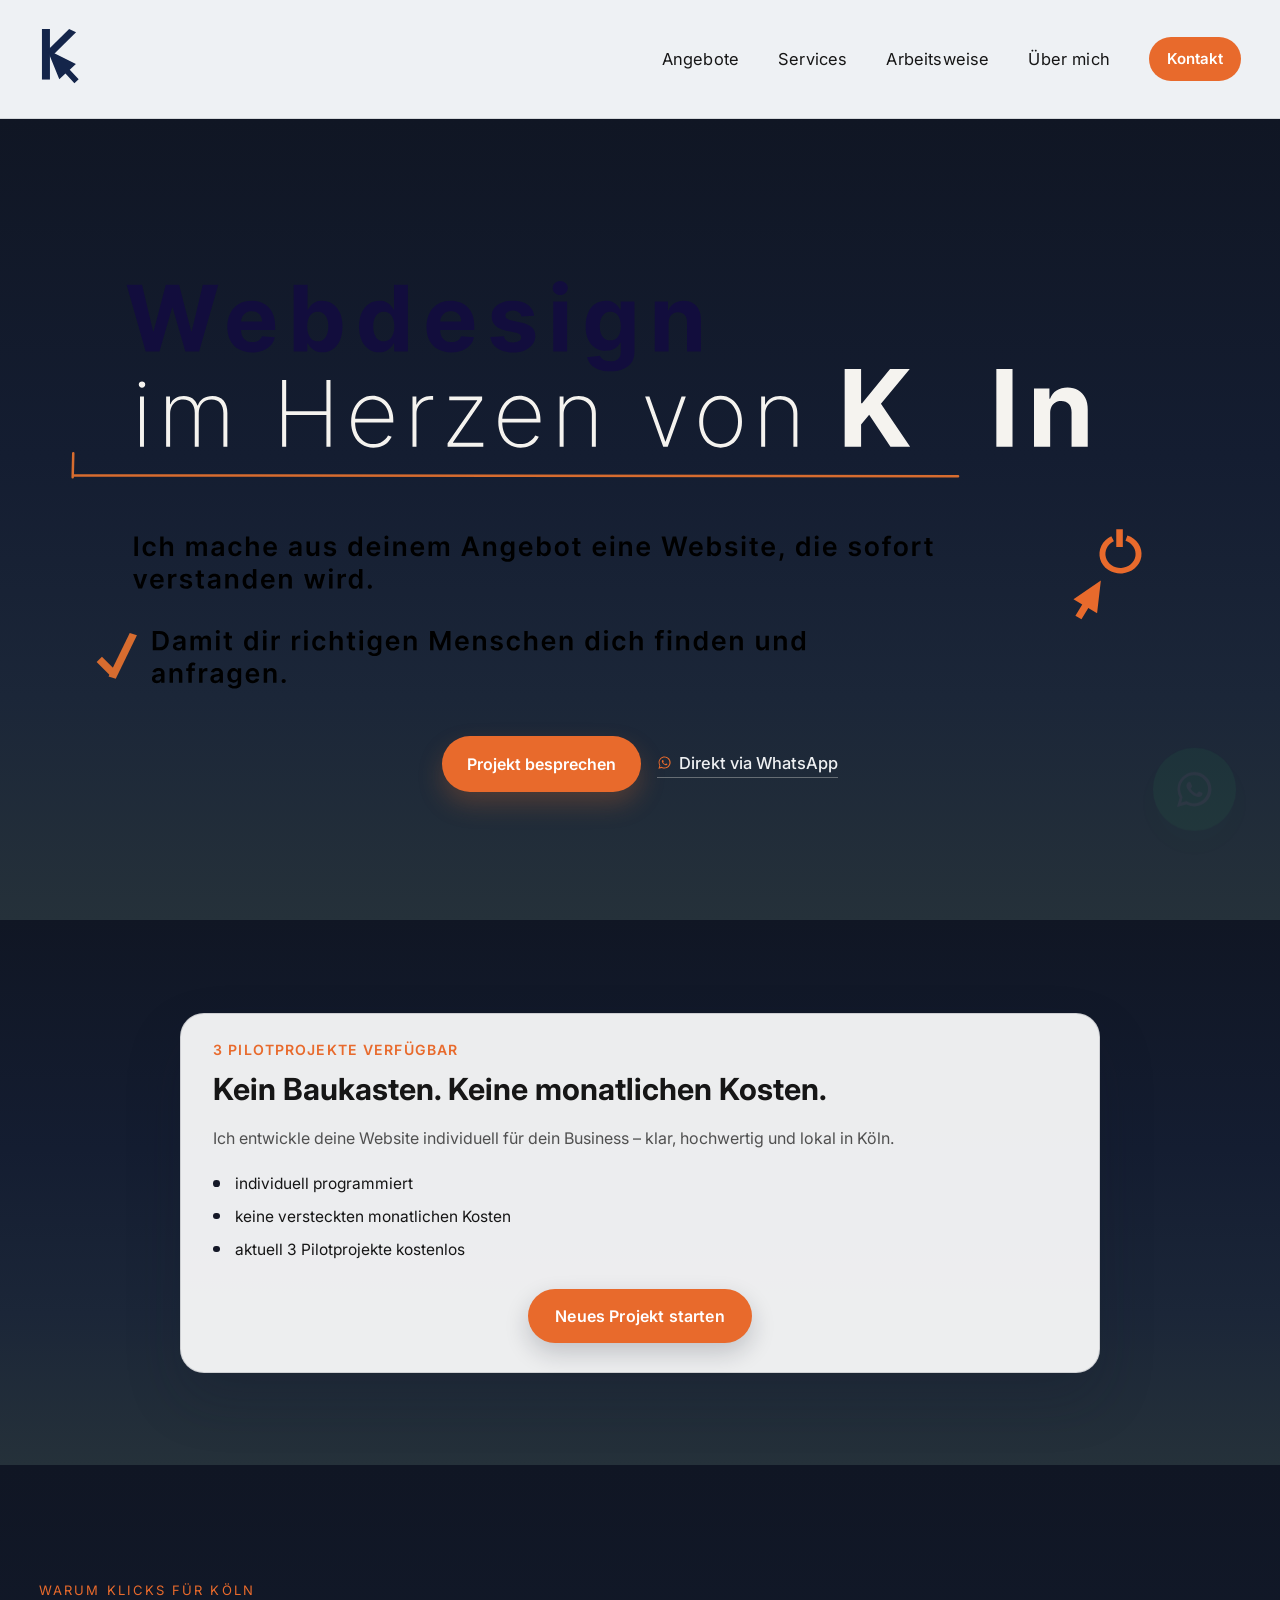
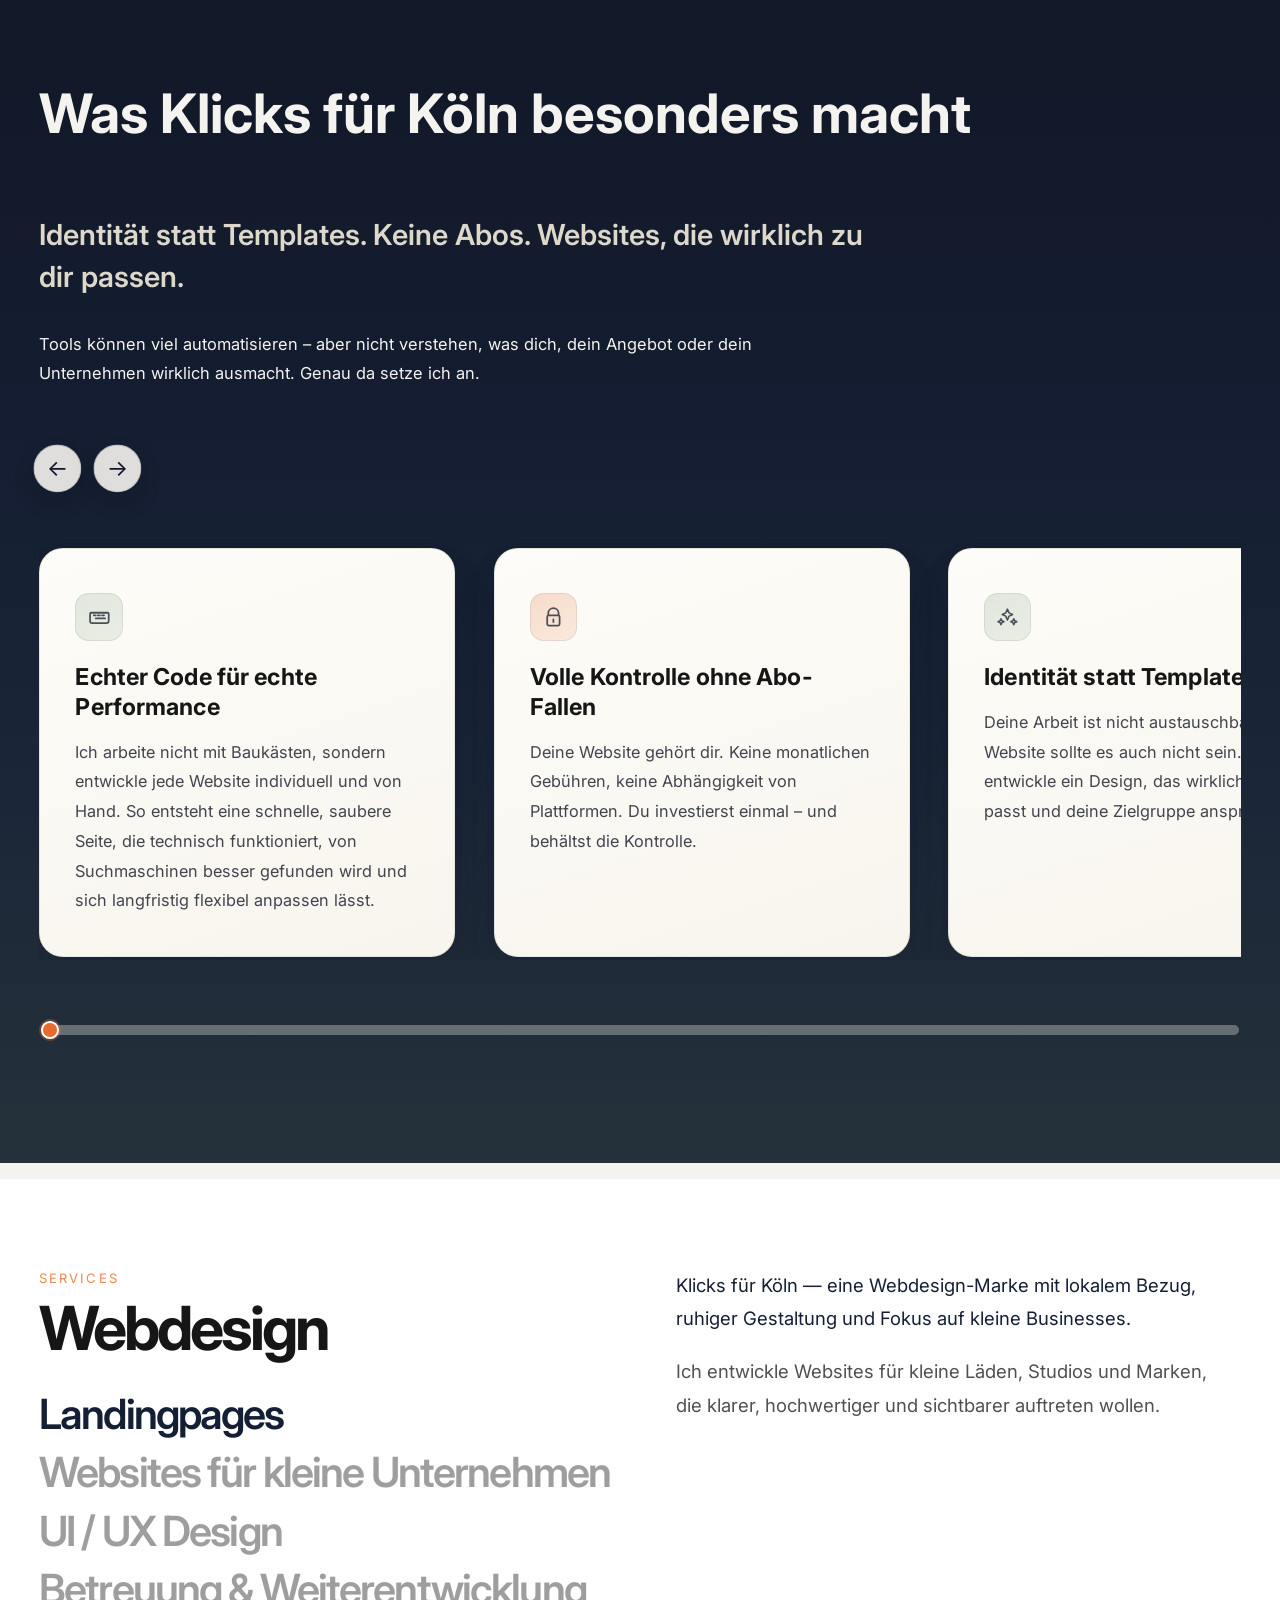
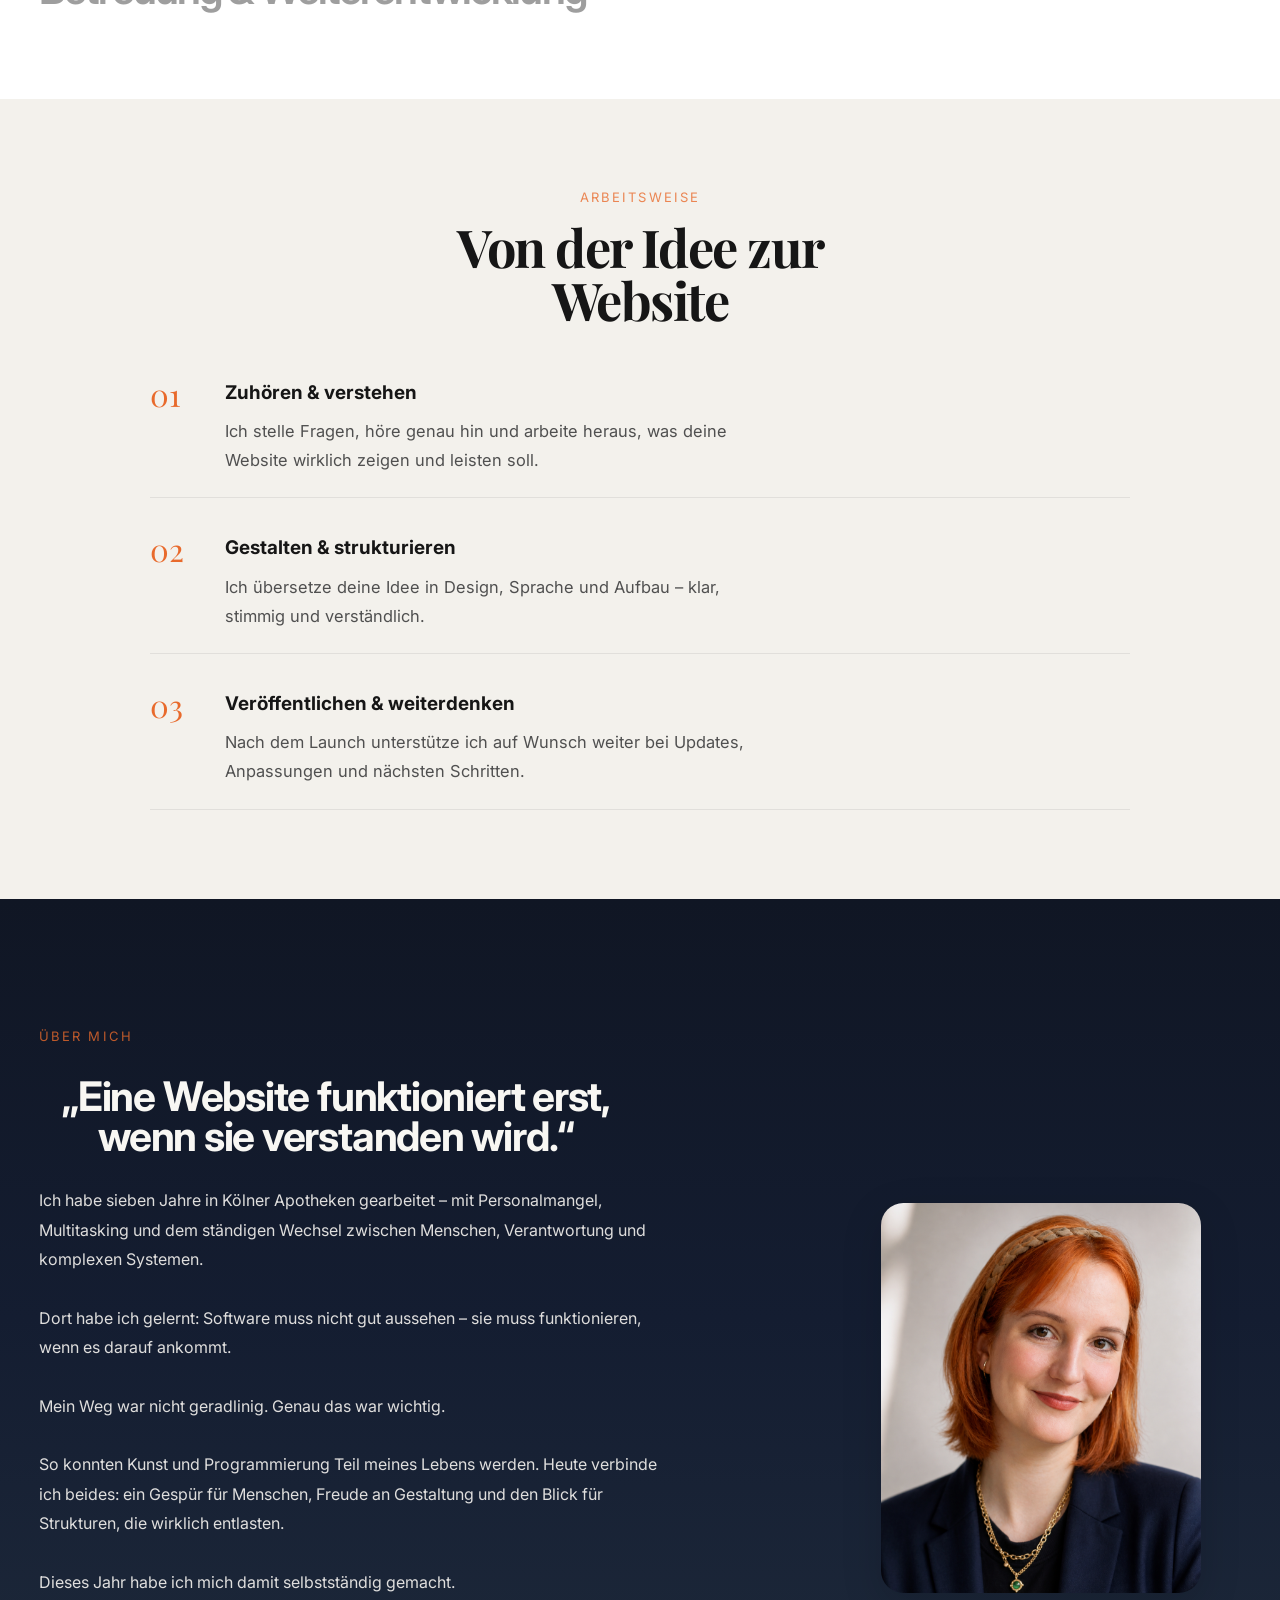
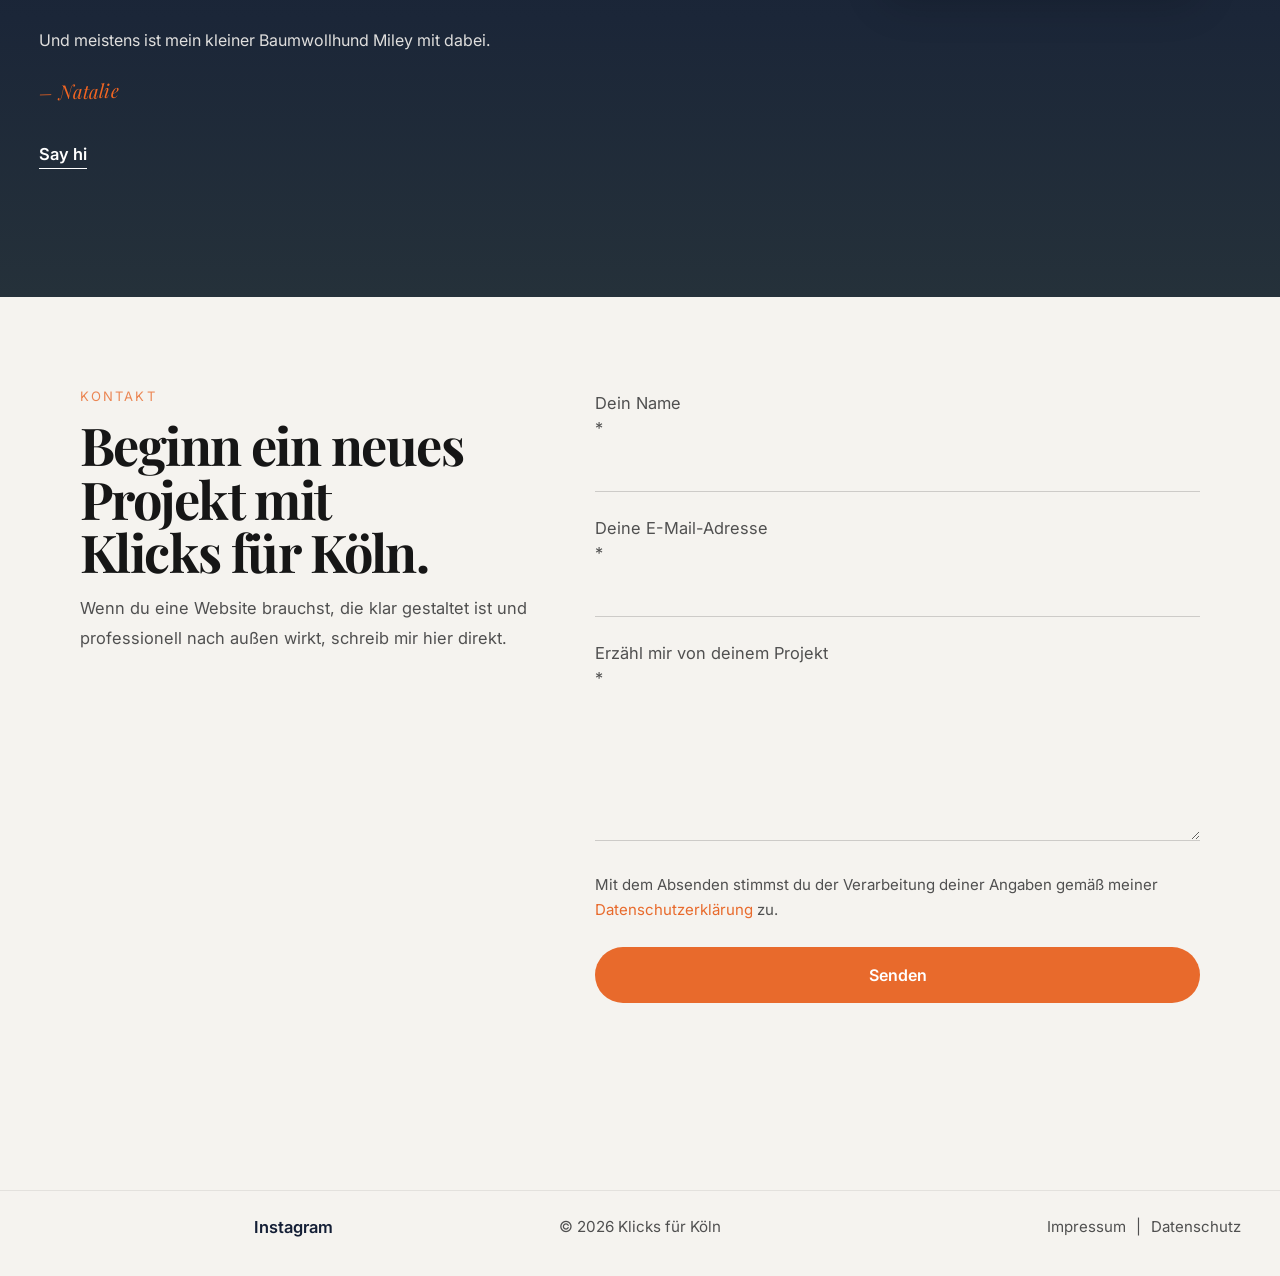
==== commit 0cd03c51: "Fix hero CTA flow and mobile menu tap blocking" ====
--- a/index.html
+++ b/index.html
@@ -95,16 +95,16 @@
 <path id="spitzen-mitte" d="M293.724 192.255L300.219 207.096H287.229L293.724 192.255Z" fill="#D76C2F"/>
 </g>
 </g>
-<path id="Webdesign" d="M10.7898 46L0.9375 11.0909H7.73864L14.0284 36.7443H14.3523L21.0682 11.0909H27.2557L33.9886 36.7614H34.2955L40.5852 11.0909H47.3864L37.5341 46H31.2955L24.3068 21.5057H24.0341L17.0284 46H10.7898ZM65.2176 46.5114C62.5926 46.5114 60.3256 45.9659 58.4165 44.875C56.5187 43.7727 55.0585 42.2159 54.0358 40.2045C53.0131 38.1818 52.5017 35.8011 52.5017 33.0625C52.5017 30.3693 53.0131 28.0057 54.0358 25.9716C55.0699 23.9261 56.5131 22.3352 58.3653 21.1989C60.2176 20.0511 62.3937 19.4773 64.8937 19.4773C66.5074 19.4773 68.0301 19.7386 69.4619 20.2614C70.9051 20.7727 72.1778 21.5682 73.2801 22.6477C74.3938 23.7273 75.2688 25.1023 75.9051 26.7727C76.5415 28.4318 76.8597 30.4091 76.8597 32.7045V34.5966H55.3994V30.4375H70.9449C70.9335 29.2557 70.6778 28.2045 70.1778 27.2841C69.6778 26.3523 68.979 25.6193 68.0812 25.0852C67.1949 24.5511 66.1608 24.2841 64.979 24.2841C63.7176 24.2841 62.6097 24.5909 61.6551 25.2045C60.7006 25.8068 59.9562 26.6023 59.4222 27.5909C58.8994 28.5682 58.6324 29.642 58.621 30.8125V34.4432C58.621 35.9659 58.8994 37.2727 59.4562 38.3636C60.0131 39.4432 60.7915 40.2727 61.7915 40.8523C62.7915 41.4205 63.9619 41.7045 65.3028 41.7045C66.2006 41.7045 67.0131 41.5795 67.7403 41.3295C68.4676 41.0682 69.0983 40.6875 69.6324 40.1875C70.1665 39.6875 70.5699 39.0682 70.8426 38.3295L76.604 38.9773C76.2403 40.5 75.5472 41.8295 74.5244 42.9659C73.5131 44.0909 72.2176 44.9659 70.6381 45.5909C69.0585 46.2045 67.2517 46.5114 65.2176 46.5114ZM87.1526 46V11.0909H93.323V24.1477H93.5787C93.8969 23.5114 94.3457 22.8352 94.9253 22.1193C95.5048 21.392 96.2889 20.7727 97.2776 20.2614C98.2662 19.7386 99.5276 19.4773 101.062 19.4773C103.084 19.4773 104.908 19.9943 106.533 21.0284C108.17 22.0511 109.465 23.5682 110.42 25.5795C111.386 27.5795 111.868 30.0341 111.868 32.9432C111.868 35.8182 111.397 38.2614 110.454 40.2727C109.511 42.2841 108.226 43.8182 106.601 44.875C104.976 45.9318 103.136 46.4602 101.079 46.4602C99.5787 46.4602 98.3344 46.2102 97.3457 45.7102C96.3571 45.2102 95.5616 44.608 94.9594 43.9034C94.3685 43.1875 93.9082 42.5114 93.5787 41.875H93.2207V46H87.1526ZM93.2037 32.9091C93.2037 34.6023 93.4423 36.0852 93.9196 37.358C94.4082 38.6307 95.1071 39.625 96.0162 40.3409C96.9366 41.0455 98.0503 41.3977 99.3571 41.3977C100.721 41.3977 101.863 41.0341 102.783 40.3068C103.704 39.5682 104.397 38.5625 104.863 37.2898C105.34 36.0057 105.579 34.5455 105.579 32.9091C105.579 31.2841 105.346 29.8409 104.88 28.5795C104.414 27.3182 103.721 26.3295 102.8 25.6136C101.88 24.8977 100.732 24.5398 99.3571 24.5398C98.0389 24.5398 96.9196 24.8864 95.9991 25.5795C95.0787 26.2727 94.3798 27.2443 93.9026 28.4943C93.4366 29.7443 93.2037 31.2159 93.2037 32.9091ZM131.63 46.4602C129.573 46.4602 127.732 45.9318 126.107 44.875C124.482 43.8182 123.198 42.2841 122.255 40.2727C121.312 38.2614 120.84 35.8182 120.84 32.9432C120.84 30.0341 121.318 27.5795 122.272 25.5795C123.238 23.5682 124.539 22.0511 126.176 21.0284C127.812 19.9943 129.636 19.4773 131.647 19.4773C133.181 19.4773 134.443 19.7386 135.431 20.2614C136.42 20.7727 137.204 21.392 137.784 22.1193C138.363 22.8352 138.812 23.5114 139.13 24.1477H139.386V11.0909H145.573V46H139.505V41.875H139.13C138.812 42.5114 138.352 43.1875 137.749 43.9034C137.147 44.608 136.352 45.2102 135.363 45.7102C134.374 46.2102 133.13 46.4602 131.63 46.4602ZM133.352 41.3977C134.659 41.3977 135.772 41.0455 136.693 40.3409C137.613 39.625 138.312 38.6307 138.789 37.358C139.266 36.0852 139.505 34.6023 139.505 32.9091C139.505 31.2159 139.266 29.7443 138.789 28.4943C138.323 27.2443 137.63 26.2727 136.71 25.5795C135.801 24.8864 134.681 24.5398 133.352 24.5398C131.977 24.5398 130.829 24.8977 129.909 25.6136C128.988 26.3295 128.295 27.3182 127.829 28.5795C127.363 29.8409 127.13 31.2841 127.13 32.9091C127.13 34.5455 127.363 36.0057 127.829 37.2898C128.306 38.5625 129.005 39.5682 129.926 40.3068C130.857 41.0341 131.999 41.3977 133.352 41.3977ZM168.539 46.5114C165.914 46.5114 163.647 45.9659 161.738 44.875C159.841 43.7727 158.38 42.2159 157.358 40.2045C156.335 38.1818 155.824 35.8011 155.824 33.0625C155.824 30.3693 156.335 28.0057 157.358 25.9716C158.392 23.9261 159.835 22.3352 161.687 21.1989C163.539 20.0511 165.716 19.4773 168.216 19.4773C169.829 19.4773 171.352 19.7386 172.784 20.2614C174.227 20.7727 175.5 21.5682 176.602 22.6477C177.716 23.7273 178.591 25.1023 179.227 26.7727C179.863 28.4318 180.182 30.4091 180.182 32.7045V34.5966H158.721V30.4375H174.267C174.255 29.2557 174 28.2045 173.5 27.2841C173 26.3523 172.301 25.6193 171.403 25.0852C170.517 24.5511 169.483 24.2841 168.301 24.2841C167.039 24.2841 165.932 24.5909 164.977 25.2045C164.022 25.8068 163.278 26.6023 162.744 27.5909C162.221 28.5682 161.954 29.642 161.943 30.8125V34.4432C161.943 35.9659 162.221 37.2727 162.778 38.3636C163.335 39.4432 164.113 40.2727 165.113 40.8523C166.113 41.4205 167.284 41.7045 168.625 41.7045C169.522 41.7045 170.335 41.5795 171.062 41.3295C171.789 41.0682 172.42 40.6875 172.954 40.1875C173.488 39.6875 173.892 39.0682 174.164 38.3295L179.926 38.9773C179.562 40.5 178.869 41.8295 177.846 42.9659C176.835 44.0909 175.539 44.9659 173.96 45.5909C172.38 46.2045 170.574 46.5114 168.539 46.5114ZM210.895 26.7386L205.27 27.3523C205.111 26.7841 204.832 26.25 204.435 25.75C204.048 25.25 203.526 24.8466 202.866 24.5398C202.207 24.233 201.401 24.0795 200.446 24.0795C199.162 24.0795 198.082 24.358 197.207 24.9148C196.344 25.4716 195.918 26.1932 195.929 27.0795C195.918 27.8409 196.196 28.4602 196.764 28.9375C197.344 29.4148 198.298 29.8068 199.628 30.1136L204.094 31.0682C206.571 31.6023 208.412 32.4489 209.616 33.608C210.832 34.767 211.446 36.2841 211.457 38.1591C211.446 39.8068 210.963 41.2614 210.009 42.5227C209.065 43.7727 207.753 44.75 206.071 45.4545C204.389 46.1591 202.457 46.5114 200.276 46.5114C197.071 46.5114 194.491 45.8409 192.537 44.5C190.582 43.1477 189.418 41.267 189.043 38.858L195.06 38.2784C195.332 39.4602 195.912 40.3523 196.798 40.9545C197.685 41.5568 198.838 41.858 200.259 41.858C201.724 41.858 202.901 41.5568 203.787 40.9545C204.685 40.3523 205.134 39.608 205.134 38.7216C205.134 37.9716 204.844 37.3523 204.264 36.8636C203.696 36.375 202.81 36 201.605 35.7386L197.139 34.8011C194.628 34.2784 192.77 33.3977 191.565 32.1591C190.361 30.9091 189.764 29.3295 189.776 27.4205C189.764 25.8068 190.202 24.4091 191.088 23.2273C191.986 22.0341 193.23 21.1136 194.821 20.4659C196.423 19.8068 198.27 19.4773 200.361 19.4773C203.429 19.4773 205.844 20.1307 207.605 21.4375C209.378 22.7443 210.474 24.5114 210.895 26.7386ZM221.345 46V19.8182H227.516V46H221.345ZM224.448 16.1023C223.47 16.1023 222.63 15.7784 221.925 15.1307C221.22 14.4716 220.868 13.6818 220.868 12.7614C220.868 11.8295 221.22 11.0398 221.925 10.392C222.63 9.73295 223.47 9.40341 224.448 9.40341C225.436 9.40341 226.277 9.73295 226.97 10.392C227.675 11.0398 228.027 11.8295 228.027 12.7614C228.027 13.6818 227.675 14.4716 226.97 15.1307C226.277 15.7784 225.436 16.1023 224.448 16.1023ZM250.047 56.3636C247.832 56.3636 245.928 56.0625 244.337 55.4602C242.746 54.8693 241.468 54.0739 240.502 53.0739C239.536 52.0739 238.866 50.9659 238.491 49.75L244.047 48.4034C244.297 48.9148 244.661 49.4205 245.138 49.9205C245.616 50.4318 246.258 50.8523 247.064 51.1818C247.883 51.5227 248.911 51.6932 250.15 51.6932C251.9 51.6932 253.349 51.267 254.496 50.4148C255.644 49.5739 256.218 48.1875 256.218 46.2557V41.2955H255.911C255.593 41.9318 255.127 42.5852 254.513 43.2557C253.911 43.9261 253.11 44.4886 252.11 44.9432C251.121 45.3977 249.877 45.625 248.377 45.625C246.366 45.625 244.542 45.1534 242.905 44.2102C241.28 43.2557 239.985 41.8352 239.019 39.9489C238.064 38.0511 237.587 35.6761 237.587 32.8239C237.587 29.9489 238.064 27.5227 239.019 25.5455C239.985 23.5568 241.286 22.0511 242.922 21.0284C244.559 19.9943 246.383 19.4773 248.394 19.4773C249.928 19.4773 251.189 19.7386 252.178 20.2614C253.178 20.7727 253.974 21.392 254.564 22.1193C255.155 22.8352 255.604 23.5114 255.911 24.1477H256.252V19.8182H262.337V46.4261C262.337 48.6648 261.803 50.517 260.735 51.983C259.667 53.4489 258.207 54.5455 256.354 55.2727C254.502 56 252.4 56.3636 250.047 56.3636ZM250.099 40.7841C251.405 40.7841 252.519 40.4659 253.439 39.8295C254.36 39.1932 255.059 38.2784 255.536 37.0852C256.013 35.892 256.252 34.4602 256.252 32.7898C256.252 31.142 256.013 29.6989 255.536 28.4602C255.07 27.2216 254.377 26.2614 253.457 25.5795C252.547 24.8864 251.428 24.5398 250.099 24.5398C248.724 24.5398 247.576 24.8977 246.655 25.6136C245.735 26.3295 245.042 27.3125 244.576 28.5625C244.11 29.8011 243.877 31.2102 243.877 32.7898C243.877 34.392 244.11 35.7955 244.576 37C245.053 38.1932 245.752 39.125 246.672 39.7955C247.604 40.4545 248.746 40.7841 250.099 40.7841ZM279.632 30.6591V46H273.461V19.8182H279.359V24.267H279.666C280.268 22.8011 281.228 21.6364 282.546 20.7727C283.876 19.9091 285.518 19.4773 287.472 19.4773C289.279 19.4773 290.853 19.8636 292.194 20.6364C293.546 21.4091 294.592 22.5284 295.33 23.9943C296.08 25.4602 296.45 27.2386 296.438 29.3295V46H290.268V30.2841C290.268 28.5341 289.813 27.1648 288.904 26.1761C288.007 25.1875 286.762 24.6932 285.171 24.6932C284.092 24.6932 283.132 24.9318 282.291 25.4091C281.461 25.875 280.808 26.5511 280.33 27.4375C279.864 28.3239 279.632 29.3977 279.632 30.6591Z" fill="#F5F5F5"/>
+<path id="Webdesign" d="M10.7898 46L0.9375 11.0909H7.73864L14.0284 36.7443H14.3523L21.0682 11.0909H27.2557L33.9886 36.7614H34.2955L40.5852 11.0909H47.3864L37.5341 46H31.2955L24.3068 21.5057H24.0341L17.0284 46H10.7898ZM65.2176 46.5114C62.5926 46.5114 60.3256 45.9659 58.4165 44.875C56.5187 43.7727 55.0585 42.2159 54.0358 40.2045C53.0131 38.1818 52.5017 35.8011 52.5017 33.0625C52.5017 30.3693 53.0131 28.0057 54.0358 25.9716C55.0699 23.9261 56.5131 22.3352 58.3653 21.1989C60.2176 20.0511 62.3937 19.4773 64.8937 19.4773C66.5074 19.4773 68.0301 19.7386 69.4619 20.2614C70.9051 20.7727 72.1778 21.5682 73.2801 22.6477C74.3938 23.7273 75.2688 25.1023 75.9051 26.7727C76.5415 28.4318 76.8597 30.4091 76.8597 32.7045V34.5966H55.3994V30.4375H70.9449C70.9335 29.2557 70.6778 28.2045 70.1778 27.2841C69.6778 26.3523 68.979 25.6193 68.0812 25.0852C67.1949 24.5511 66.1608 24.2841 64.979 24.2841C63.7176 24.2841 62.6097 24.5909 61.6551 25.2045C60.7006 25.8068 59.9562 26.6023 59.4222 27.5909C58.8994 28.5682 58.6324 29.642 58.621 30.8125V34.4432C58.621 35.9659 58.8994 37.2727 59.4562 38.3636C60.0131 39.4432 60.7915 40.2727 61.7915 40.8523C62.7915 41.4205 63.9619 41.7045 65.3028 41.7045C66.2006 41.7045 67.0131 41.5795 67.7403 41.3295C68.4676 41.0682 69.0983 40.6875 69.6324 40.1875C70.1665 39.6875 70.5699 39.0682 70.8426 38.3295L76.604 38.9773C76.2403 40.5 75.5472 41.8295 74.5244 42.9659C73.5131 44.0909 72.2176 44.9659 70.6381 45.5909C69.0585 46.2045 67.2517 46.5114 65.2176 46.5114ZM87.1526 46V11.0909H93.323V24.1477H93.5787C93.8969 23.5114 94.3457 22.8352 94.9253 22.1193C95.5048 21.392 96.2889 20.7727 97.2776 20.2614C98.2662 19.7386 99.5276 19.4773 101.062 19.4773C103.084 19.4773 104.908 19.9943 106.533 21.0284C108.17 22.0511 109.465 23.5682 110.42 25.5795C111.386 27.5795 111.868 30.0341 111.868 32.9432C111.868 35.8182 111.397 38.2614 110.454 40.2727C109.511 42.2841 108.226 43.8182 106.601 44.875C104.976 45.9318 103.136 46.4602 101.079 46.4602C99.5787 46.4602 98.3344 46.2102 97.3457 45.7102C96.3571 45.2102 95.5616 44.608 94.9594 43.9034C94.3685 43.1875 93.9082 42.5114 93.5787 41.875H93.2207V46H87.1526ZM93.2037 32.9091C93.2037 34.6023 93.4423 36.0852 93.9196 37.358C94.4082 38.6307 95.1071 39.625 96.0162 40.3409C96.9366 41.0455 98.0503 41.3977 99.3571 41.3977C100.721 41.3977 101.863 41.0341 102.783 40.3068C103.704 39.5682 104.397 38.5625 104.863 37.2898C105.34 36.0057 105.579 34.5455 105.579 32.9091C105.579 31.2841 105.346 29.8409 104.88 28.5795C104.414 27.3182 103.721 26.3295 102.8 25.6136C101.88 24.8977 100.732 24.5398 99.3571 24.5398C98.0389 24.5398 96.9196 24.8864 95.9991 25.5795C95.0787 26.2727 94.3798 27.2443 93.9026 28.4943C93.4366 29.7443 93.2037 31.2159 93.2037 32.9091ZM131.63 46.4602C129.573 46.4602 127.732 45.9318 126.107 44.875C124.482 43.8182 123.198 42.2841 122.255 40.2727C121.312 38.2614 120.84 35.8182 120.84 32.9432C120.84 30.0341 121.318 27.5795 122.272 25.5795C123.238 23.5682 124.539 22.0511 126.176 21.0284C127.812 19.9943 129.636 19.4773 131.647 19.4773C133.181 19.4773 134.443 19.7386 135.431 20.2614C136.42 20.7727 137.204 21.392 137.784 22.1193C138.363 22.8352 138.812 23.5114 139.13 24.1477H139.386V11.0909H145.573V46H139.505V41.875H139.13C138.812 42.5114 138.352 43.1875 137.749 43.9034C137.147 44.608 136.352 45.2102 135.363 45.7102C134.374 46.2102 133.13 46.4602 131.63 46.4602ZM133.352 41.3977C134.659 41.3977 135.772 41.0455 136.693 40.3409C137.613 39.625 138.312 38.6307 138.789 37.358C139.266 36.0852 139.505 34.6023 139.505 32.9091C139.505 31.2159 139.266 29.7443 138.789 28.4943C138.323 27.2443 137.63 26.2727 136.71 25.5795C135.801 24.8864 134.681 24.5398 133.352 24.5398C131.977 24.5398 130.829 24.8977 129.909 25.6136C128.988 26.3295 128.295 27.3182 127.829 28.5795C127.363 29.8409 127.13 31.2841 127.13 32.9091C127.13 34.5455 127.363 36.0057 127.829 37.2898C128.306 38.5625 129.005 39.5682 129.926 40.3068C130.857 41.0341 131.999 41.3977 133.352 41.3977ZM168.539 46.5114C165.914 46.5114 163.647 45.9659 161.738 44.875C159.841 43.7727 158.38 42.2159 157.358 40.2045C156.335 38.1818 155.824 35.8011 155.824 33.0625C155.824 30.3693 156.335 28.0057 157.358 25.9716C158.392 23.9261 159.835 22.3352 161.687 21.1989C163.539 20.0511 165.716 19.4773 168.216 19.4773C169.829 19.4773 171.352 19.7386 172.784 20.2614C174.227 20.7727 175.5 21.5682 176.602 22.6477C177.716 23.7273 178.591 25.1023 179.227 26.7727C179.863 28.4318 180.182 30.4091 180.182 32.7045V34.5966H158.721V30.4375H174.267C174.255 29.2557 174 28.2045 173.5 27.2841C173 26.3523 172.301 25.6193 171.403 25.0852C170.517 24.5511 169.483 24.2841 168.301 24.2841C167.039 24.2841 165.932 24.5909 164.977 25.2045C164.022 25.8068 163.278 26.6023 162.744 27.5909C162.221 28.5682 161.954 29.642 161.943 30.8125V34.4432C161.943 35.9659 162.221 37.2727 162.778 38.3636C163.335 39.4432 164.113 40.2727 165.113 40.8523C166.113 41.4205 167.284 41.7045 168.625 41.7045C169.522 41.7045 170.335 41.5795 171.062 41.3295C171.789 41.0682 172.42 40.6875 172.954 40.1875C173.488 39.6875 173.892 39.0682 174.164 38.3295L179.926 38.9773C179.562 40.5 178.869 41.8295 177.846 42.9659C176.835 44.0909 175.539 44.9659 173.96 45.5909C172.38 46.2045 170.574 46.5114 168.539 46.5114ZM210.895 26.7386L205.27 27.3523C205.111 26.7841 204.832 26.25 204.435 25.75C204.048 25.25 203.526 24.8466 202.866 24.5398C202.207 24.233 201.401 24.0795 200.446 24.0795C199.162 24.0795 198.082 24.358 197.207 24.9148C196.344 25.4716 195.918 26.1932 195.929 27.0795C195.918 27.8409 196.196 28.4602 196.764 28.9375C197.344 29.4148 198.298 29.8068 199.628 30.1136L204.094 31.0682C206.571 31.6023 208.412 32.4489 209.616 33.608C210.832 34.767 211.446 36.2841 211.457 38.1591C211.446 39.8068 210.963 41.2614 210.009 42.5227C209.065 43.7727 207.753 44.75 206.071 45.4545C204.389 46.1591 202.457 46.5114 200.276 46.5114C197.071 46.5114 194.491 45.8409 192.537 44.5C190.582 43.1477 189.418 41.267 189.043 38.858L195.06 38.2784C195.332 39.4602 195.912 40.3523 196.798 40.9545C197.685 41.5568 198.838 41.858 200.259 41.858C201.724 41.858 202.901 41.5568 203.787 40.9545C204.685 40.3523 205.134 39.608 205.134 38.7216C205.134 37.9716 204.844 37.3523 204.264 36.8636C203.696 36.375 202.81 36 201.605 35.7386L197.139 34.8011C194.628 34.2784 192.77 33.3977 191.565 32.1591C190.361 30.9091 189.764 29.3295 189.776 27.4205C189.764 25.8068 190.202 24.4091 191.088 23.2273C191.986 22.0341 193.23 21.1136 194.821 20.4659C196.423 19.8068 198.27 19.4773 200.361 19.4773C203.429 19.4773 205.844 20.1307 207.605 21.4375C209.378 22.7443 210.474 24.5114 210.895 26.7386ZM221.345 46V19.8182H227.516V46H221.345ZM224.448 16.1023C223.47 16.1023 222.63 15.7784 221.925 15.1307C221.22 14.4716 220.868 13.6818 220.868 12.7614C220.868 11.8295 221.22 11.0398 221.925 10.392C222.63 9.73295 223.47 9.40341 224.448 9.40341C225.436 9.40341 226.277 9.73295 226.97 10.392C227.675 11.0398 228.027 11.8295 228.027 12.7614C228.027 13.6818 227.675 14.4716 226.97 15.1307C226.277 15.7784 225.436 16.1023 224.448 16.1023ZM250.047 56.3636C247.832 56.3636 245.928 56.0625 244.337 55.4602C242.746 54.8693 241.468 54.0739 240.502 53.0739C239.536 52.0739 238.866 50.9659 238.491 49.75L244.047 48.4034C244.297 48.9148 244.661 49.4205 245.138 49.9205C245.616 50.4318 246.258 50.8523 247.064 51.1818C247.883 51.5227 248.911 51.6932 250.15 51.6932C251.9 51.6932 253.349 51.267 254.496 50.4148C255.644 49.5739 256.218 48.1875 256.218 46.2557V41.2955H255.911C255.593 41.9318 255.127 42.5852 254.513 43.2557C253.911 43.9261 253.11 44.4886 252.11 44.9432C251.121 45.3977 249.877 45.625 248.377 45.625C246.366 45.625 244.542 45.1534 242.905 44.2102C241.28 43.2557 239.985 41.8352 239.019 39.9489C238.064 38.0511 237.587 35.6761 237.587 32.8239C237.587 29.9489 238.064 27.5227 239.019 25.5455C239.985 23.5568 241.286 22.0511 242.922 21.0284C244.559 19.9943 246.383 19.4773 248.394 19.4773C249.928 19.4773 251.189 19.7386 252.178 20.2614C253.178 20.7727 253.974 21.392 254.564 22.1193C255.155 22.8352 255.604 23.5114 255.911 24.1477H256.252V19.8182H262.337V46.4261C262.337 48.6648 261.803 50.517 260.735 51.983C259.667 53.4489 258.207 54.5455 256.354 55.2727C254.502 56 252.4 56.3636 250.047 56.3636ZM250.099 40.7841C251.405 40.7841 252.519 40.4659 253.439 39.8295C254.36 39.1932 255.059 38.2784 255.536 37.0852C256.013 35.892 256.252 34.4602 256.252 32.7898C256.252 31.142 256.013 29.6989 255.536 28.4602C255.07 27.2216 254.377 26.2614 253.457 25.5795C252.547 24.8864 251.428 24.5398 250.099 24.5398C248.724 24.5398 247.576 24.8977 246.655 25.6136C245.735 26.3295 245.042 27.3125 244.576 28.5625C244.11 29.8011 243.877 31.2102 243.877 32.7898C243.877 34.392 244.11 35.7955 244.576 37C245.053 38.1932 245.752 39.125 246.672 39.7955C247.604 40.4545 248.746 40.7841 250.099 40.7841ZM279.632 30.6591V46H273.461V19.8182H279.359V24.267H279.666C280.268 22.8011 281.228 21.6364 282.546 20.7727C283.876 19.9091 285.518 19.4773 287.472 19.4773C289.279 19.4773 290.853 19.8636 292.194 20.6364C293.546 21.4091 294.592 22.5284 295.33 23.9943C296.08 25.4602 296.45 27.2386 296.438 29.3295V46H290.268V30.2841C290.268 28.5341 289.813 27.1648 288.904 26.1761C288.007 25.1875 286.762 24.6932 285.171 24.6932C284.092 24.6932 283.132 24.9318 282.291 25.4091C281.461 25.875 280.808 26.5511 280.33 27.4375C279.864 28.3239 279.632 29.3977 279.632 30.6591Z" fill="#07052B"/>
 <g id="im Herzen von K&#195;&#182;ln">
-<path d="M9.69318 92V74.5455H11.7273V92H9.69318ZM10.7273 71.5455C10.3106 71.5455 9.95455 71.4053 9.65909 71.125C9.36364 70.8371 9.21591 70.4924 9.21591 70.0909C9.21591 69.6894 9.36364 69.3485 9.65909 69.0682C9.95455 68.7803 10.3106 68.6364 10.7273 68.6364C11.1439 68.6364 11.5 68.7803 11.7955 69.0682C12.0909 69.3485 12.2386 69.6894 12.2386 70.0909C12.2386 70.4924 12.0909 70.8371 11.7955 71.125C11.5 71.4053 11.1439 71.5455 10.7273 71.5455ZM18.9967 92V74.5455H20.9626V77.2273H21.1444C21.4929 76.3258 22.0725 75.6174 22.8831 75.1023C23.7013 74.5795 24.6823 74.3182 25.8263 74.3182C27.0308 74.3182 28.0194 74.6023 28.7922 75.1705C29.5725 75.7311 30.1558 76.5038 30.5422 77.4886H30.6899C31.0838 76.5189 31.724 75.75 32.6103 75.1818C33.5043 74.6061 34.5876 74.3182 35.8603 74.3182C37.4816 74.3182 38.7619 74.8295 39.7013 75.8523C40.6406 76.8674 41.1103 78.3523 41.1103 80.3068V92H39.0876V80.3068C39.0876 78.928 38.7353 77.8939 38.0308 77.2045C37.3263 76.5152 36.3982 76.1705 35.2467 76.1705C33.9134 76.1705 32.8869 76.5795 32.1672 77.3977C31.4475 78.2159 31.0876 79.2538 31.0876 80.5114V92H29.0194V80.125C29.0194 78.9432 28.6899 77.9886 28.0308 77.2614C27.3717 76.5341 26.4437 76.1705 25.2467 76.1705C24.4437 76.1705 23.7202 76.3674 23.0763 76.7614C22.4399 77.1553 21.9361 77.7045 21.5649 78.4091C21.2013 79.1061 21.0194 79.9091 21.0194 80.8182V92H18.9967ZM59.7259 92V68.7273H61.8509V79.3977H75.0555V68.7273H77.1805V92H75.0555V81.3068H61.8509V92H59.7259ZM91.9073 92.3636C90.2785 92.3636 88.8694 91.9848 87.68 91.2273C86.4906 90.4621 85.5702 89.4053 84.9186 88.0568C84.2747 86.7008 83.9527 85.1402 83.9527 83.375C83.9527 81.6174 84.2747 80.0568 84.9186 78.6932C85.5702 77.322 86.4679 76.25 87.6118 75.4773C88.7633 74.697 90.0929 74.3068 91.6005 74.3068C92.5474 74.3068 93.4603 74.4811 94.3391 74.8295C95.2179 75.1705 96.0058 75.697 96.7027 76.4091C97.4073 77.1136 97.9641 78.0038 98.3732 79.0795C98.7823 80.1477 98.9868 81.4129 98.9868 82.875V83.875H85.3505V82.0909H96.9186C96.9186 80.9697 96.6914 79.9621 96.2368 79.0682C95.7898 78.1667 95.1648 77.4545 94.3618 76.9318C93.5664 76.4091 92.6459 76.1477 91.6005 76.1477C90.4944 76.1477 89.5209 76.4432 88.68 77.0341C87.8391 77.625 87.18 78.4053 86.7027 79.375C86.233 80.3447 85.9944 81.4053 85.9868 82.5568V83.625C85.9868 85.0114 86.2255 86.2235 86.7027 87.2614C87.1876 88.2917 87.8732 89.0909 88.7595 89.6591C89.6459 90.2273 90.6952 90.5114 91.9073 90.5114C92.733 90.5114 93.4565 90.3826 94.0777 90.125C94.7065 89.8674 95.233 89.5227 95.6573 89.0909C96.0891 88.6515 96.4148 88.1705 96.6345 87.6477L98.555 88.2727C98.2898 89.0076 97.8542 89.6856 97.2482 90.3068C96.6497 90.928 95.8997 91.428 94.9982 91.8068C94.1042 92.178 93.0739 92.3636 91.9073 92.3636ZM105.364 92V74.5455H107.33V77.2273H107.478C107.826 76.3485 108.432 75.6402 109.296 75.1023C110.167 74.5568 111.152 74.2841 112.251 74.2841C112.417 74.2841 112.603 74.2879 112.807 74.2955C113.012 74.303 113.182 74.3106 113.319 74.3182V76.375C113.228 76.3598 113.069 76.3371 112.841 76.3068C112.614 76.2765 112.368 76.2614 112.103 76.2614C111.194 76.2614 110.383 76.4545 109.671 76.8409C108.966 77.2197 108.41 77.7462 108.001 78.4205C107.591 79.0947 107.387 79.8636 107.387 80.7273V92H105.364ZM118.145 92V90.3977L128.236 76.6023V76.4545H118.577V74.5455H130.838V76.2159L120.929 89.9432V90.0909H131.202V92H118.145ZM144.136 92.3636C142.507 92.3636 141.098 91.9848 139.909 91.2273C138.719 90.4621 137.799 89.4053 137.147 88.0568C136.503 86.7008 136.181 85.1402 136.181 83.375C136.181 81.6174 136.503 80.0568 137.147 78.6932C137.799 77.322 138.697 76.25 139.841 75.4773C140.992 74.697 142.322 74.3068 143.829 74.3068C144.776 74.3068 145.689 74.4811 146.568 74.8295C147.447 75.1705 148.235 75.697 148.931 76.4091C149.636 77.1136 150.193 78.0038 150.602 79.0795C151.011 80.1477 151.216 81.4129 151.216 82.875V83.875H137.579V82.0909H149.147C149.147 80.9697 148.92 79.9621 148.466 79.0682C148.019 78.1667 147.394 77.4545 146.591 76.9318C145.795 76.4091 144.875 76.1477 143.829 76.1477C142.723 76.1477 141.75 76.4432 140.909 77.0341C140.068 77.625 139.409 78.4053 138.931 79.375C138.462 80.3447 138.223 81.4053 138.216 82.5568V83.625C138.216 85.0114 138.454 86.2235 138.931 87.2614C139.416 88.2917 140.102 89.0909 140.988 89.6591C141.875 90.2273 142.924 90.5114 144.136 90.5114C144.962 90.5114 145.685 90.3826 146.306 90.125C146.935 89.8674 147.462 89.5227 147.886 89.0909C148.318 88.6515 148.644 88.1705 148.863 87.6477L150.784 88.2727C150.519 89.0076 150.083 89.6856 149.477 90.3068C148.878 90.928 148.128 91.428 147.227 91.8068C146.333 92.178 145.303 92.3636 144.136 92.3636ZM159.616 81.0909V92H157.593V74.5455H159.559V77.2841H159.741C160.15 76.3902 160.786 75.6742 161.65 75.1364C162.521 74.5909 163.597 74.3182 164.877 74.3182C166.051 74.3182 167.082 74.5644 167.968 75.0568C168.862 75.5417 169.555 76.2576 170.048 77.2045C170.548 78.1515 170.798 79.3144 170.798 80.6932V92H168.775V80.8182C168.775 79.3864 168.373 78.2538 167.57 77.4205C166.775 76.5871 165.707 76.1705 164.366 76.1705C163.449 76.1705 162.635 76.3674 161.923 76.7614C161.21 77.1553 160.646 77.7235 160.229 78.4659C159.82 79.2008 159.616 80.0758 159.616 81.0909ZM202.476 74.5455L196.101 92H193.941L187.566 74.5455H189.76L194.941 89.3295H195.101L200.282 74.5455H202.476ZM214.512 92.3636C213.004 92.3636 211.671 91.9811 210.512 91.2159C209.361 90.4508 208.459 89.3939 207.807 88.0455C207.156 86.6894 206.83 85.125 206.83 83.3523C206.83 81.5644 207.156 79.9924 207.807 78.6364C208.459 77.2727 209.361 76.2121 210.512 75.4545C211.671 74.6894 213.004 74.3068 214.512 74.3068C216.02 74.3068 217.349 74.6894 218.501 75.4545C219.652 76.2197 220.554 77.2803 221.205 78.6364C221.864 79.9924 222.194 81.5644 222.194 83.3523C222.194 85.125 221.868 86.6894 221.217 88.0455C220.565 89.3939 219.66 90.4508 218.501 91.2159C217.349 91.9811 216.02 92.3636 214.512 92.3636ZM214.512 90.5114C215.724 90.5114 216.751 90.1856 217.592 89.5341C218.432 88.8826 219.069 88.0152 219.501 86.9318C219.94 85.8485 220.16 84.6553 220.16 83.3523C220.16 82.0492 219.94 80.8523 219.501 79.7614C219.069 78.6705 218.432 77.7955 217.592 77.1364C216.751 76.4773 215.724 76.1477 214.512 76.1477C213.307 76.1477 212.281 76.4773 211.432 77.1364C210.592 77.7955 209.951 78.6705 209.512 79.7614C209.08 80.8523 208.864 82.0492 208.864 83.3523C208.864 84.6553 209.08 85.8485 209.512 86.9318C209.951 88.0152 210.592 88.8826 211.432 89.5341C212.273 90.1856 213.3 90.5114 214.512 90.5114ZM230.577 81.0909V92H228.554V74.5455H230.52V77.2841H230.702C231.111 76.3902 231.747 75.6742 232.611 75.1364C233.482 74.5909 234.558 74.3182 235.838 74.3182C237.013 74.3182 238.043 74.5644 238.929 75.0568C239.823 75.5417 240.516 76.2576 241.009 77.2045C241.509 78.1515 241.759 79.3144 241.759 80.6932V92H239.736V80.8182C239.736 79.3864 239.335 78.2538 238.531 77.4205C237.736 76.5871 236.668 76.1705 235.327 76.1705C234.41 76.1705 233.596 76.3674 232.884 76.7614C232.172 77.1553 231.607 77.7235 231.191 78.4659C230.781 79.2008 230.577 80.0758 230.577 81.0909ZM259.768 92V68.7273H263.984V79.4205H264.268L273.348 68.7273H278.495L269.495 79.1705L278.575 92H273.507L266.563 82.0227L263.984 85.0682V92H259.768ZM309.944 68.7273V92H305.83V68.7273H309.944ZM321.487 81.7727V92H317.374V74.5455H321.305V77.5114H321.51C321.912 76.5341 322.552 75.7576 323.43 75.1818C324.317 74.6061 325.412 74.3182 326.715 74.3182C327.919 74.3182 328.968 74.5758 329.862 75.0909C330.764 75.6061 331.461 76.3523 331.953 77.3295C332.453 78.3068 332.699 79.4924 332.692 80.8864V92H328.578V81.5227C328.578 80.3561 328.275 79.4432 327.669 78.7841C327.071 78.125 326.241 77.7955 325.18 77.7955C324.461 77.7955 323.821 77.9545 323.26 78.2727C322.707 78.5833 322.271 79.0341 321.953 79.625C321.643 80.2159 321.487 80.9318 321.487 81.7727Z" fill="#F5F5F5"/>
-</g>
-<path id="Damit dir richtigen Menschen dich finden und anfragen." d="M29.7841 200H26.9588V191.273H29.8736C30.7287 191.273 31.4631 191.447 32.0767 191.797C32.6903 192.143 33.1605 192.642 33.4872 193.293C33.8168 193.94 33.9815 194.717 33.9815 195.624C33.9815 196.533 33.8153 197.314 33.483 197.967C33.1534 198.621 32.6761 199.124 32.0511 199.476C31.4261 199.825 30.6705 200 29.7841 200ZM28.2756 198.849H29.7116C30.3764 198.849 30.929 198.724 31.3693 198.474C31.8097 198.222 32.1392 197.857 32.358 197.379C32.5767 196.899 32.6861 196.314 32.6861 195.624C32.6861 194.939 32.5767 194.358 32.358 193.881C32.142 193.403 31.8196 193.041 31.3906 192.794C30.9616 192.547 30.429 192.423 29.7926 192.423H28.2756V198.849ZM38.6215 200.145C38.2067 200.145 37.8317 200.068 37.4965 199.915C37.1613 199.759 36.8957 199.533 36.6996 199.237C36.5065 198.942 36.4099 198.58 36.4099 198.151C36.4099 197.781 36.4809 197.477 36.6229 197.239C36.765 197 36.9567 196.811 37.1982 196.672C37.4397 196.533 37.7096 196.428 38.0079 196.357C38.3062 196.286 38.6102 196.232 38.9198 196.195C39.3119 196.149 39.63 196.112 39.8744 196.084C40.1187 196.053 40.2962 196.003 40.407 195.935C40.5178 195.866 40.5732 195.756 40.5732 195.602V195.572C40.5732 195.2 40.4681 194.912 40.2579 194.707C40.0505 194.503 39.7408 194.401 39.3289 194.401C38.8999 194.401 38.5619 194.496 38.3147 194.686C38.0704 194.874 37.9013 195.082 37.8076 195.312L36.6102 195.04C36.7522 194.642 36.9596 194.321 37.2323 194.077C37.5079 193.83 37.8246 193.651 38.1826 193.54C38.5406 193.426 38.917 193.369 39.3119 193.369C39.5732 193.369 39.8502 193.401 40.1428 193.463C40.4383 193.523 40.7138 193.634 40.9695 193.795C41.2281 193.957 41.4397 194.189 41.6045 194.49C41.7692 194.788 41.8516 195.176 41.8516 195.653V200H40.6073V199.105H40.5562C40.4738 199.27 40.3502 199.432 40.1854 199.591C40.0207 199.75 39.809 199.882 39.5505 199.987C39.292 200.092 38.9823 200.145 38.6215 200.145ZM38.8985 199.122C39.2508 199.122 39.5519 199.053 39.8019 198.913C40.0548 198.774 40.2465 198.592 40.3772 198.368C40.5107 198.141 40.5775 197.898 40.5775 197.639V196.795C40.532 196.841 40.444 196.884 40.3133 196.923C40.1854 196.96 40.0391 196.993 39.8744 197.021C39.7096 197.047 39.5491 197.071 39.3928 197.094C39.2366 197.114 39.1059 197.131 39.0008 197.145C38.7536 197.176 38.5278 197.229 38.3232 197.303C38.1215 197.376 37.9596 197.483 37.8374 197.622C37.7181 197.759 37.6585 197.94 37.6585 198.168C37.6585 198.483 37.7749 198.722 38.0079 198.884C38.2408 199.043 38.5377 199.122 38.8985 199.122ZM44.7487 200V193.455H45.9717V194.52H46.0527C46.1891 194.159 46.4121 193.878 46.7217 193.676C47.0314 193.472 47.4021 193.369 47.8339 193.369C48.2714 193.369 48.6379 193.472 48.9334 193.676C49.2317 193.881 49.4518 194.162 49.5939 194.52H49.6621C49.8183 194.17 50.0669 193.892 50.4078 193.685C50.7487 193.474 51.155 193.369 51.6266 193.369C52.2203 193.369 52.7047 193.555 53.0797 193.928C53.4575 194.3 53.6464 194.861 53.6464 195.611V200H52.3723V195.73C52.3723 195.287 52.2516 194.966 52.0101 194.767C51.7686 194.568 51.4803 194.469 51.145 194.469C50.7303 194.469 50.4078 194.597 50.1777 194.852C49.9476 195.105 49.8325 195.43 49.8325 195.828V200H48.5626V195.649C48.5626 195.294 48.4518 195.009 48.2303 194.793C48.0087 194.577 47.7203 194.469 47.3652 194.469C47.1237 194.469 46.9007 194.533 46.6962 194.661C46.4945 194.786 46.3311 194.96 46.2061 195.185C46.0839 195.409 46.0229 195.669 46.0229 195.964V200H44.7487ZM56.5542 200V193.455H57.8283V200H56.5542ZM57.1977 192.445C56.9761 192.445 56.7857 192.371 56.6266 192.223C56.4704 192.072 56.3923 191.893 56.3923 191.686C56.3923 191.476 56.4704 191.297 56.6266 191.149C56.7857 190.999 56.9761 190.923 57.1977 190.923C57.4192 190.923 57.6082 190.999 57.7644 191.149C57.9235 191.297 58.0031 191.476 58.0031 191.686C58.0031 191.893 57.9235 192.072 57.7644 192.223C57.6082 192.371 57.4192 192.445 57.1977 192.445ZM63.7979 193.455V194.477H60.2226V193.455H63.7979ZM61.1814 191.886H62.4555V198.078C62.4555 198.325 62.4925 198.511 62.5663 198.636C62.6402 198.759 62.7354 198.842 62.8518 198.888C62.9712 198.93 63.1004 198.952 63.2396 198.952C63.3419 198.952 63.4314 198.945 63.5081 198.93C63.5848 198.916 63.6445 198.905 63.6871 198.896L63.9172 199.949C63.8433 199.977 63.7382 200.006 63.6018 200.034C63.4655 200.065 63.295 200.082 63.0905 200.085C62.7553 200.091 62.4428 200.031 62.153 199.906C61.8632 199.781 61.6288 199.588 61.4499 199.327C61.2709 199.065 61.1814 198.737 61.1814 198.342V191.886ZM73.2334 200.128C72.705 200.128 72.2334 199.993 71.8186 199.723C71.4067 199.45 71.0828 199.062 70.847 198.56C70.6141 198.054 70.4976 197.447 70.4976 196.74C70.4976 196.033 70.6155 195.428 70.8513 194.925C71.0899 194.422 71.4166 194.037 71.8314 193.77C72.2462 193.503 72.7163 193.369 73.2419 193.369C73.6482 193.369 73.9749 193.438 74.222 193.574C74.472 193.707 74.6652 193.864 74.8016 194.043C74.9408 194.222 75.0487 194.379 75.1254 194.516H75.2021V191.273H76.4763V200H75.232V198.982H75.1254C75.0487 199.121 74.9379 199.28 74.793 199.459C74.651 199.638 74.455 199.794 74.205 199.928C73.955 200.061 73.6311 200.128 73.2334 200.128ZM73.5146 199.041C73.8811 199.041 74.1908 198.945 74.4436 198.751C74.6993 198.555 74.8925 198.284 75.0232 197.938C75.1567 197.591 75.2234 197.187 75.2234 196.727C75.2234 196.273 75.1581 195.875 75.0274 195.534C74.8967 195.193 74.705 194.928 74.4521 194.737C74.1993 194.547 73.8868 194.452 73.5146 194.452C73.1311 194.452 72.8115 194.551 72.5558 194.75C72.3001 194.949 72.107 195.22 71.9763 195.564C71.8484 195.908 71.7845 196.295 71.7845 196.727C71.7845 197.165 71.8499 197.558 71.9805 197.908C72.1112 198.257 72.3044 198.534 72.5601 198.739C72.8186 198.94 73.1368 199.041 73.5146 199.041ZM79.4948 200V193.455H80.769V200H79.4948ZM80.1383 192.445C79.9167 192.445 79.7264 192.371 79.5673 192.223C79.411 192.072 79.3329 191.893 79.3329 191.686C79.3329 191.476 79.411 191.297 79.5673 191.149C79.7264 190.999 79.9167 190.923 80.1383 190.923C80.3599 190.923 80.5488 190.999 80.705 191.149C80.8641 191.297 80.9437 191.476 80.9437 191.686C80.9437 191.893 80.8641 192.072 80.705 192.223C80.5488 192.371 80.3599 192.445 80.1383 192.445ZM83.6831 200V193.455H84.9146V194.494H84.9828C85.1021 194.142 85.3124 193.865 85.6135 193.663C85.9175 193.459 86.2612 193.357 86.6447 193.357C86.7243 193.357 86.818 193.359 86.926 193.365C87.0368 193.371 87.1234 193.378 87.1859 193.386V194.605C87.1348 194.591 87.0439 194.575 86.9132 194.558C86.7825 194.538 86.6518 194.528 86.5212 194.528C86.22 194.528 85.9516 194.592 85.7158 194.72C85.4828 194.845 85.2982 195.02 85.1618 195.244C85.0254 195.466 84.9572 195.719 84.9572 196.003V200H83.6831ZM93.8643 200V193.455H95.0959V194.494H95.1641C95.2834 194.142 95.4936 193.865 95.7947 193.663C96.0987 193.459 96.4425 193.357 96.826 193.357C96.9055 193.357 96.9993 193.359 97.1072 193.365C97.218 193.371 97.3047 193.378 97.3672 193.386V194.605C97.3161 194.591 97.2251 194.575 97.0945 194.558C96.9638 194.538 96.8331 194.528 96.7024 194.528C96.4013 194.528 96.1328 194.592 95.897 194.72C95.6641 194.845 95.4794 195.02 95.343 195.244C95.2067 195.466 95.1385 195.719 95.1385 196.003V200H93.8643ZM99.6698 200V193.455H100.944V200H99.6698ZM100.313 192.445C100.092 192.445 99.9013 192.371 99.7423 192.223C99.586 192.072 99.5079 191.893 99.5079 191.686C99.5079 191.476 99.586 191.297 99.7423 191.149C99.9013 190.999 100.092 190.923 100.313 190.923C100.535 190.923 100.724 190.999 100.88 191.149C101.039 191.297 101.119 191.476 101.119 191.686C101.119 191.893 101.039 192.072 100.88 192.223C100.724 192.371 100.535 192.445 100.313 192.445ZM106.615 200.132C105.982 200.132 105.436 199.989 104.979 199.702C104.524 199.412 104.175 199.013 103.931 198.504C103.686 197.996 103.564 197.413 103.564 196.757C103.564 196.092 103.689 195.506 103.939 194.997C104.189 194.486 104.541 194.087 104.996 193.8C105.45 193.513 105.986 193.369 106.602 193.369C107.1 193.369 107.543 193.462 107.932 193.646C108.321 193.828 108.635 194.084 108.874 194.413C109.115 194.743 109.259 195.128 109.304 195.568H108.064C107.996 195.261 107.84 194.997 107.595 194.776C107.354 194.554 107.03 194.443 106.624 194.443C106.269 194.443 105.958 194.537 105.69 194.724C105.426 194.909 105.22 195.173 105.073 195.517C104.925 195.858 104.851 196.261 104.851 196.727C104.851 197.205 104.923 197.616 105.068 197.963C105.213 198.31 105.418 198.578 105.682 198.768C105.949 198.959 106.263 199.054 106.624 199.054C106.865 199.054 107.084 199.01 107.28 198.922C107.479 198.831 107.645 198.702 107.779 198.534C107.915 198.366 108.01 198.165 108.064 197.929H109.304C109.259 198.352 109.121 198.73 108.891 199.062C108.661 199.395 108.352 199.656 107.966 199.847C107.583 200.037 107.132 200.132 106.615 200.132ZM113.141 196.114V200H111.867V191.273H113.124V194.52H113.205C113.358 194.168 113.593 193.888 113.908 193.68C114.223 193.473 114.635 193.369 115.144 193.369C115.593 193.369 115.985 193.462 116.32 193.646C116.658 193.831 116.919 194.107 117.104 194.473C117.291 194.837 117.385 195.291 117.385 195.837V200H116.111V195.99C116.111 195.51 115.987 195.138 115.74 194.874C115.493 194.607 115.149 194.473 114.709 194.473C114.408 194.473 114.138 194.537 113.899 194.665C113.664 194.793 113.477 194.98 113.341 195.227C113.208 195.472 113.141 195.767 113.141 196.114ZM123.341 193.455V194.477H119.766V193.455H123.341ZM120.724 191.886H121.999V198.078C121.999 198.325 122.035 198.511 122.109 198.636C122.183 198.759 122.278 198.842 122.395 198.888C122.514 198.93 122.643 198.952 122.783 198.952C122.885 198.952 122.974 198.945 123.051 198.93C123.128 198.916 123.187 198.905 123.23 198.896L123.46 199.949C123.386 199.977 123.281 200.006 123.145 200.034C123.008 200.065 122.838 200.082 122.633 200.085C122.298 200.091 121.986 200.031 121.696 199.906C121.406 199.781 121.172 199.588 120.993 199.327C120.814 199.065 120.724 198.737 120.724 198.342V191.886ZM125.95 200V193.455H127.224V200H125.95ZM126.594 192.445C126.372 192.445 126.182 192.371 126.023 192.223C125.866 192.072 125.788 191.893 125.788 191.686C125.788 191.476 125.866 191.297 126.023 191.149C126.182 190.999 126.372 190.923 126.594 190.923C126.815 190.923 127.004 190.999 127.161 191.149C127.32 191.297 127.399 191.476 127.399 191.686C127.399 191.893 127.32 192.072 127.161 192.223C127.004 192.371 126.815 192.445 126.594 192.445ZM132.883 202.591C132.363 202.591 131.916 202.523 131.541 202.386C131.168 202.25 130.864 202.07 130.629 201.845C130.393 201.621 130.217 201.375 130.1 201.108L131.195 200.656C131.272 200.781 131.374 200.913 131.502 201.053C131.633 201.195 131.809 201.315 132.031 201.415C132.255 201.514 132.543 201.564 132.896 201.564C133.379 201.564 133.778 201.446 134.093 201.21C134.408 200.977 134.566 200.605 134.566 200.094V198.807H134.485C134.408 198.946 134.298 199.101 134.153 199.271C134.011 199.442 133.815 199.589 133.565 199.714C133.315 199.839 132.989 199.902 132.589 199.902C132.072 199.902 131.606 199.781 131.191 199.54C130.779 199.295 130.452 198.936 130.211 198.462C129.972 197.984 129.853 197.398 129.853 196.702C129.853 196.006 129.971 195.409 130.207 194.912C130.445 194.415 130.772 194.034 131.187 193.77C131.602 193.503 132.072 193.369 132.597 193.369C133.004 193.369 133.332 193.438 133.582 193.574C133.832 193.707 134.026 193.864 134.166 194.043C134.308 194.222 134.417 194.379 134.494 194.516H134.587V193.455H135.836V200.145C135.836 200.707 135.705 201.169 135.444 201.53C135.183 201.891 134.829 202.158 134.383 202.331C133.94 202.504 133.44 202.591 132.883 202.591ZM132.87 198.845C133.237 198.845 133.546 198.76 133.799 198.589C134.055 198.416 134.248 198.169 134.379 197.848C134.512 197.524 134.579 197.136 134.579 196.685C134.579 196.244 134.514 195.857 134.383 195.521C134.252 195.186 134.06 194.925 133.808 194.737C133.555 194.547 133.242 194.452 132.87 194.452C132.487 194.452 132.167 194.551 131.911 194.75C131.656 194.946 131.462 195.213 131.332 195.551C131.204 195.889 131.14 196.267 131.14 196.685C131.14 197.114 131.205 197.49 131.336 197.814C131.467 198.138 131.66 198.391 131.916 198.572C132.174 198.754 132.492 198.845 132.87 198.845ZM141.566 200.132C140.921 200.132 140.366 199.994 139.9 199.719C139.437 199.44 139.079 199.05 138.826 198.547C138.576 198.041 138.451 197.449 138.451 196.77C138.451 196.099 138.576 195.509 138.826 194.997C139.079 194.486 139.431 194.087 139.883 193.8C140.337 193.513 140.868 193.369 141.476 193.369C141.846 193.369 142.204 193.43 142.55 193.553C142.897 193.675 143.208 193.866 143.483 194.128C143.759 194.389 143.976 194.729 144.135 195.146C144.295 195.561 144.374 196.065 144.374 196.659V197.111H139.171V196.156H143.125C143.125 195.821 143.057 195.524 142.921 195.266C142.785 195.004 142.593 194.798 142.346 194.648C142.101 194.497 141.814 194.422 141.485 194.422C141.127 194.422 140.814 194.51 140.547 194.686C140.283 194.859 140.079 195.087 139.934 195.368C139.792 195.646 139.721 195.949 139.721 196.276V197.021C139.721 197.459 139.797 197.831 139.951 198.138C140.107 198.445 140.324 198.679 140.603 198.841C140.881 199 141.206 199.08 141.579 199.08C141.82 199.08 142.04 199.045 142.239 198.977C142.438 198.906 142.61 198.801 142.755 198.662C142.9 198.523 143.01 198.351 143.087 198.146L144.293 198.364C144.197 198.719 144.023 199.03 143.773 199.297C143.526 199.561 143.215 199.767 142.84 199.915C142.468 200.06 142.043 200.132 141.566 200.132ZM148.262 196.114V200H146.988V193.455H148.211V194.52H148.292C148.442 194.173 148.678 193.895 148.999 193.685C149.323 193.474 149.731 193.369 150.222 193.369C150.668 193.369 151.059 193.463 151.394 193.651C151.729 193.835 151.989 194.111 152.174 194.477C152.359 194.844 152.451 195.297 152.451 195.837V200H151.177V195.99C151.177 195.516 151.053 195.145 150.806 194.878C150.559 194.608 150.219 194.473 149.787 194.473C149.492 194.473 149.229 194.537 148.999 194.665C148.772 194.793 148.591 194.98 148.458 195.227C148.327 195.472 148.262 195.767 148.262 196.114ZM159.838 191.273H161.436L164.214 198.057H164.316L167.095 191.273H168.693V200H167.44V193.685H167.359L164.785 199.987H163.745L161.172 193.68H161.091V200H159.838V191.273ZM174.526 200.132C173.881 200.132 173.326 199.994 172.86 199.719C172.397 199.44 172.039 199.05 171.786 198.547C171.536 198.041 171.411 197.449 171.411 196.77C171.411 196.099 171.536 195.509 171.786 194.997C172.039 194.486 172.391 194.087 172.843 193.8C173.297 193.513 173.829 193.369 174.437 193.369C174.806 193.369 175.164 193.43 175.51 193.553C175.857 193.675 176.168 193.866 176.444 194.128C176.719 194.389 176.937 194.729 177.096 195.146C177.255 195.561 177.334 196.065 177.334 196.659V197.111H172.131V196.156H176.086C176.086 195.821 176.017 195.524 175.881 195.266C175.745 195.004 175.553 194.798 175.306 194.648C175.062 194.497 174.775 194.422 174.445 194.422C174.087 194.422 173.775 194.51 173.508 194.686C173.243 194.859 173.039 195.087 172.894 195.368C172.752 195.646 172.681 195.949 172.681 196.276V197.021C172.681 197.459 172.758 197.831 172.911 198.138C173.067 198.445 173.285 198.679 173.563 198.841C173.841 199 174.167 199.08 174.539 199.08C174.78 199.08 175 199.045 175.199 198.977C175.398 198.906 175.57 198.801 175.715 198.662C175.86 198.523 175.971 198.351 176.047 198.146L177.253 198.364C177.157 198.719 176.983 199.03 176.733 199.297C176.486 199.561 176.175 199.767 175.8 199.915C175.428 200.06 175.003 200.132 174.526 200.132ZM181.222 196.114V200H179.948V193.455H181.171V194.52H181.252C181.402 194.173 181.638 193.895 181.959 193.685C182.283 193.474 182.691 193.369 183.182 193.369C183.628 193.369 184.019 193.463 184.354 193.651C184.689 193.835 184.949 194.111 185.134 194.477C185.319 194.844 185.411 195.297 185.411 195.837V200H184.137V195.99C184.137 195.516 184.013 195.145 183.766 194.878C183.519 194.608 183.179 194.473 182.748 194.473C182.452 194.473 182.189 194.537 181.959 194.665C181.732 194.793 181.552 194.98 181.418 195.227C181.287 195.472 181.222 195.767 181.222 196.114ZM193.225 195.053L192.07 195.257C192.022 195.109 191.945 194.969 191.84 194.835C191.737 194.702 191.598 194.592 191.422 194.507C191.246 194.422 191.026 194.379 190.762 194.379C190.401 194.379 190.1 194.46 189.858 194.622C189.617 194.781 189.496 194.987 189.496 195.24C189.496 195.459 189.577 195.635 189.739 195.768C189.901 195.902 190.162 196.011 190.523 196.097L191.563 196.335C192.165 196.474 192.614 196.689 192.909 196.979C193.205 197.268 193.352 197.645 193.352 198.108C193.352 198.5 193.239 198.849 193.012 199.156C192.787 199.46 192.473 199.699 192.07 199.872C191.669 200.045 191.205 200.132 190.676 200.132C189.943 200.132 189.345 199.976 188.882 199.663C188.419 199.348 188.135 198.901 188.03 198.321L189.262 198.134C189.338 198.455 189.496 198.697 189.735 198.862C189.973 199.024 190.284 199.105 190.668 199.105C191.085 199.105 191.419 199.018 191.669 198.845C191.919 198.669 192.044 198.455 192.044 198.202C192.044 197.997 191.968 197.825 191.814 197.686C191.664 197.547 191.432 197.442 191.12 197.371L190.012 197.128C189.401 196.989 188.949 196.767 188.656 196.463C188.367 196.159 188.222 195.774 188.222 195.308C188.222 194.922 188.33 194.584 188.546 194.294C188.762 194.004 189.06 193.778 189.441 193.616C189.821 193.452 190.257 193.369 190.749 193.369C191.456 193.369 192.013 193.523 192.419 193.83C192.826 194.134 193.094 194.541 193.225 195.053ZM198.711 200.132C198.077 200.132 197.532 199.989 197.074 199.702C196.62 199.412 196.27 199.013 196.026 198.504C195.782 197.996 195.659 197.413 195.659 196.757C195.659 196.092 195.784 195.506 196.034 194.997C196.284 194.486 196.637 194.087 197.091 193.8C197.546 193.513 198.081 193.369 198.698 193.369C199.195 193.369 199.638 193.462 200.027 193.646C200.416 193.828 200.73 194.084 200.969 194.413C201.211 194.743 201.354 195.128 201.399 195.568H200.159C200.091 195.261 199.935 194.997 199.691 194.776C199.449 194.554 199.125 194.443 198.719 194.443C198.364 194.443 198.053 194.537 197.786 194.724C197.522 194.909 197.316 195.173 197.168 195.517C197.02 195.858 196.946 196.261 196.946 196.727C196.946 197.205 197.019 197.616 197.164 197.963C197.309 198.31 197.513 198.578 197.777 198.768C198.044 198.959 198.358 199.054 198.719 199.054C198.961 199.054 199.179 199.01 199.375 198.922C199.574 198.831 199.74 198.702 199.874 198.534C200.01 198.366 200.105 198.165 200.159 197.929H201.399C201.354 198.352 201.216 198.73 200.986 199.062C200.756 199.395 200.448 199.656 200.061 199.847C199.678 200.037 199.228 200.132 198.711 200.132ZM205.236 196.114V200H203.962V191.273H205.219V194.52H205.3C205.453 194.168 205.688 193.888 206.003 193.68C206.319 193.473 206.73 193.369 207.239 193.369C207.688 193.369 208.08 193.462 208.415 193.646C208.753 193.831 209.015 194.107 209.199 194.473C209.387 194.837 209.48 195.291 209.48 195.837V200H208.206V195.99C208.206 195.51 208.083 195.138 207.836 194.874C207.588 194.607 207.245 194.473 206.804 194.473C206.503 194.473 206.233 194.537 205.995 194.665C205.759 194.793 205.573 194.98 205.436 195.227C205.303 195.472 205.236 195.767 205.236 196.114ZM215.202 200.132C214.557 200.132 214.001 199.994 213.536 199.719C213.073 199.44 212.715 199.05 212.462 198.547C212.212 198.041 212.087 197.449 212.087 196.77C212.087 196.099 212.212 195.509 212.462 194.997C212.715 194.486 213.067 194.087 213.519 193.8C213.973 193.513 214.504 193.369 215.112 193.369C215.482 193.369 215.84 193.43 216.186 193.553C216.533 193.675 216.844 193.866 217.119 194.128C217.395 194.389 217.612 194.729 217.771 195.146C217.93 195.561 218.01 196.065 218.01 196.659V197.111H212.807V196.156H216.761C216.761 195.821 216.693 195.524 216.557 195.266C216.421 195.004 216.229 194.798 215.982 194.648C215.737 194.497 215.45 194.422 215.121 194.422C214.763 194.422 214.45 194.51 214.183 194.686C213.919 194.859 213.715 195.087 213.57 195.368C213.428 195.646 213.357 195.949 213.357 196.276V197.021C213.357 197.459 213.433 197.831 213.587 198.138C213.743 198.445 213.96 198.679 214.239 198.841C214.517 199 214.842 199.08 215.215 199.08C215.456 199.08 215.676 199.045 215.875 198.977C216.074 198.906 216.246 198.801 216.391 198.662C216.536 198.523 216.646 198.351 216.723 198.146L217.929 198.364C217.832 198.719 217.659 199.03 217.409 199.297C217.162 199.561 216.851 199.767 216.476 199.915C216.104 200.06 215.679 200.132 215.202 200.132ZM221.898 196.114V200H220.624V193.455H221.847V194.52H221.928C222.078 194.173 222.314 193.895 222.635 193.685C222.959 193.474 223.367 193.369 223.858 193.369C224.304 193.369 224.695 193.463 225.03 193.651C225.365 193.835 225.625 194.111 225.81 194.477C225.994 194.844 226.087 195.297 226.087 195.837V200H224.813V195.99C224.813 195.516 224.689 195.145 224.442 194.878C224.195 194.608 223.855 194.473 223.423 194.473C223.128 194.473 222.865 194.537 222.635 194.665C222.408 194.793 222.227 194.98 222.094 195.227C221.963 195.472 221.898 195.767 221.898 196.114ZM235.822 200.128C235.293 200.128 234.822 199.993 234.407 199.723C233.995 199.45 233.671 199.062 233.435 198.56C233.202 198.054 233.086 197.447 233.086 196.74C233.086 196.033 233.204 195.428 233.44 194.925C233.678 194.422 234.005 194.037 234.42 193.77C234.834 193.503 235.305 193.369 235.83 193.369C236.236 193.369 236.563 193.438 236.81 193.574C237.06 193.707 237.253 193.864 237.39 194.043C237.529 194.222 237.637 194.379 237.714 194.516H237.79V191.273H239.065V200H237.82V198.982H237.714C237.637 199.121 237.526 199.28 237.381 199.459C237.239 199.638 237.043 199.794 236.793 199.928C236.543 200.061 236.219 200.128 235.822 200.128ZM236.103 199.041C236.469 199.041 236.779 198.945 237.032 198.751C237.288 198.555 237.481 198.284 237.611 197.938C237.745 197.591 237.812 197.187 237.812 196.727C237.812 196.273 237.746 195.875 237.616 195.534C237.485 195.193 237.293 194.928 237.04 194.737C236.788 194.547 236.475 194.452 236.103 194.452C235.719 194.452 235.4 194.551 235.144 194.75C234.888 194.949 234.695 195.22 234.565 195.564C234.437 195.908 234.373 196.295 234.373 196.727C234.373 197.165 234.438 197.558 234.569 197.908C234.7 198.257 234.893 198.534 235.148 198.739C235.407 198.94 235.725 199.041 236.103 199.041ZM242.083 200V193.455H243.357V200H242.083ZM242.727 192.445C242.505 192.445 242.315 192.371 242.156 192.223C241.999 192.072 241.921 191.893 241.921 191.686C241.921 191.476 241.999 191.297 242.156 191.149C242.315 190.999 242.505 190.923 242.727 190.923C242.948 190.923 243.137 190.999 243.293 191.149C243.452 191.297 243.532 191.476 243.532 191.686C243.532 191.893 243.452 192.072 243.293 192.223C243.137 192.371 242.948 192.445 242.727 192.445ZM249.028 200.132C248.395 200.132 247.849 199.989 247.392 199.702C246.938 199.412 246.588 199.013 246.344 198.504C246.099 197.996 245.977 197.413 245.977 196.757C245.977 196.092 246.102 195.506 246.352 194.997C246.602 194.486 246.955 194.087 247.409 193.8C247.864 193.513 248.399 193.369 249.016 193.369C249.513 193.369 249.956 193.462 250.345 193.646C250.734 193.828 251.048 194.084 251.287 194.413C251.528 194.743 251.672 195.128 251.717 195.568H250.477C250.409 195.261 250.253 194.997 250.009 194.776C249.767 194.554 249.443 194.443 249.037 194.443C248.682 194.443 248.371 194.537 248.104 194.724C247.84 194.909 247.634 195.173 247.486 195.517C247.338 195.858 247.264 196.261 247.264 196.727C247.264 197.205 247.337 197.616 247.482 197.963C247.626 198.31 247.831 198.578 248.095 198.768C248.362 198.959 248.676 199.054 249.037 199.054C249.278 199.054 249.497 199.01 249.693 198.922C249.892 198.831 250.058 198.702 250.192 198.534C250.328 198.366 250.423 198.165 250.477 197.929H251.717C251.672 198.352 251.534 198.73 251.304 199.062C251.074 199.395 250.766 199.656 250.379 199.847C249.996 200.037 249.546 200.132 249.028 200.132ZM255.554 196.114V200H254.28V191.273H255.537V194.52H255.618C255.771 194.168 256.006 193.888 256.321 193.68C256.636 193.473 257.048 193.369 257.557 193.369C258.006 193.369 258.398 193.462 258.733 193.646C259.071 193.831 259.333 194.107 259.517 194.473C259.705 194.837 259.798 195.291 259.798 195.837V200H258.524V195.99C258.524 195.51 258.401 195.138 258.154 194.874C257.906 194.607 257.563 194.473 257.122 194.473C256.821 194.473 256.551 194.537 256.313 194.665C256.077 194.793 255.891 194.98 255.754 195.227C255.621 195.472 255.554 195.767 255.554 196.114ZM29.9716 208.455V209.477H26.2727V208.455H29.9716ZM27.2869 215V207.696C27.2869 207.287 27.3764 206.947 27.5554 206.678C27.7344 206.405 27.9716 206.202 28.267 206.068C28.5625 205.932 28.8835 205.864 29.2301 205.864C29.4858 205.864 29.7045 205.885 29.8864 205.928C30.0682 205.967 30.2031 206.004 30.2912 206.038L29.9929 207.07C29.9332 207.053 29.8565 207.033 29.7628 207.01C29.669 206.984 29.5554 206.972 29.4219 206.972C29.1122 206.972 28.8906 207.048 28.7571 207.202C28.6264 207.355 28.5611 207.577 28.5611 207.866V215H27.2869ZM32.4862 215V208.455H33.7604V215H32.4862ZM33.1297 207.445C32.9081 207.445 32.7178 207.371 32.5587 207.223C32.4024 207.072 32.3243 206.893 32.3243 206.686C32.3243 206.476 32.4024 206.297 32.5587 206.149C32.7178 205.999 32.9081 205.923 33.1297 205.923C33.3513 205.923 33.5402 205.999 33.6964 206.149C33.8555 206.297 33.9351 206.476 33.9351 206.686C33.9351 206.893 33.8555 207.072 33.6964 207.223C33.5402 207.371 33.3513 207.445 33.1297 207.445ZM37.9487 211.114V215H36.6745V208.455H37.8975V209.52H37.9785C38.129 209.173 38.3648 208.895 38.6859 208.685C39.0097 208.474 39.4174 208.369 39.9089 208.369C40.3549 208.369 40.7455 208.463 41.0808 208.651C41.416 208.835 41.6759 209.111 41.8606 209.477C42.0452 209.844 42.1376 210.297 42.1376 210.837V215H40.8634V210.99C40.8634 210.516 40.7398 210.145 40.4927 209.878C40.2455 209.608 39.906 209.473 39.4742 209.473C39.1788 209.473 38.916 209.537 38.6859 209.665C38.4586 209.793 38.2782 209.98 38.1447 210.227C38.014 210.472 37.9487 210.767 37.9487 211.114ZM47.4967 215.128C46.9683 215.128 46.4967 214.993 46.0819 214.723C45.67 214.45 45.3461 214.062 45.1103 213.56C44.8773 213.054 44.7609 212.447 44.7609 211.74C44.7609 211.033 44.8788 210.428 45.1146 209.925C45.3532 209.422 45.6799 209.037 46.0947 208.77C46.5094 208.503 46.9796 208.369 47.5052 208.369C47.9114 208.369 48.2381 208.438 48.4853 208.574C48.7353 208.707 48.9285 208.864 49.0648 209.043C49.204 209.222 49.312 209.379 49.3887 209.516H49.4654V206.273H50.7396V215H49.4952V213.982H49.3887C49.312 214.121 49.2012 214.28 49.0563 214.459C48.9143 214.638 48.7183 214.794 48.4683 214.928C48.2183 215.061 47.8944 215.128 47.4967 215.128ZM47.7779 214.041C48.1444 214.041 48.454 213.945 48.7069 213.751C48.9626 213.555 49.1558 213.284 49.2864 212.938C49.42 212.591 49.4867 212.187 49.4867 211.727C49.4867 211.273 49.4214 210.875 49.2907 210.534C49.16 210.193 48.9683 209.928 48.7154 209.737C48.4626 209.547 48.1501 209.452 47.7779 209.452C47.3944 209.452 47.0748 209.551 46.8191 209.75C46.5634 209.949 46.3702 210.22 46.2396 210.564C46.1117 210.908 46.0478 211.295 46.0478 211.727C46.0478 212.165 46.1131 212.558 46.2438 212.908C46.3745 213.257 46.5677 213.534 46.8234 213.739C47.0819 213.94 47.4001 214.041 47.7779 214.041ZM56.5791 215.132C55.9342 215.132 55.3788 214.994 54.9129 214.719C54.4499 214.44 54.0919 214.05 53.8391 213.547C53.5891 213.041 53.4641 212.449 53.4641 211.77C53.4641 211.099 53.5891 210.509 53.8391 209.997C54.0919 209.486 54.4442 209.087 54.8959 208.8C55.3504 208.513 55.8817 208.369 56.4896 208.369C56.8589 208.369 57.2169 208.43 57.5635 208.553C57.9101 208.675 58.2212 208.866 58.4967 209.128C58.7723 209.389 58.9896 209.729 59.1487 210.146C59.3078 210.561 59.3874 211.065 59.3874 211.659V212.111H54.1842V211.156H58.1388C58.1388 210.821 58.0706 210.524 57.9342 210.266C57.7979 210.004 57.6061 209.798 57.3589 209.648C57.1146 209.497 56.8277 209.422 56.4982 209.422C56.1402 209.422 55.8277 209.51 55.5607 209.686C55.2964 209.859 55.0919 210.087 54.947 210.368C54.805 210.646 54.7339 210.949 54.7339 211.276V212.021C54.7339 212.459 54.8107 212.831 54.9641 213.138C55.1203 213.445 55.3376 213.679 55.6161 213.841C55.8945 214 56.2197 214.08 56.5919 214.08C56.8334 214.08 57.0536 214.045 57.2524 213.977C57.4513 213.906 57.6232 213.801 57.768 213.662C57.9129 213.523 58.0237 213.351 58.1004 213.146L59.3064 213.364C59.2098 213.719 59.0365 214.03 58.7865 214.297C58.5393 214.561 58.2283 214.767 57.8533 214.915C57.4811 215.06 57.0564 215.132 56.5791 215.132ZM63.2752 211.114V215H62.0011V208.455H63.2241V209.52H63.305C63.4556 209.173 63.6914 208.895 64.0124 208.685C64.3363 208.474 64.744 208.369 65.2354 208.369C65.6815 208.369 66.0721 208.463 66.4073 208.651C66.7425 208.835 67.0025 209.111 67.1871 209.477C67.3718 209.844 67.4641 210.297 67.4641 210.837V215H66.19V210.99C66.19 210.516 66.0664 210.145 65.8192 209.878C65.5721 209.608 65.2326 209.473 64.8008 209.473C64.5053 209.473 64.2425 209.537 64.0124 209.665C63.7852 209.793 63.6048 209.98 63.4712 210.227C63.3406 210.472 63.2752 210.767 63.2752 211.114ZM78.895 212.286V208.455H80.1734V215H78.9206V213.866H78.8524C78.7018 214.216 78.4604 214.507 78.128 214.74C77.7984 214.97 77.3879 215.085 76.8965 215.085C76.476 215.085 76.1038 214.993 75.78 214.808C75.459 214.621 75.2061 214.344 75.0215 213.977C74.8396 213.611 74.7487 213.158 74.7487 212.618V208.455H76.0229V212.464C76.0229 212.911 76.1465 213.266 76.3936 213.53C76.6408 213.794 76.9618 213.926 77.3567 213.926C77.5953 213.926 77.8325 213.866 78.0683 213.747C78.307 213.628 78.5044 213.447 78.6607 213.206C78.8197 212.964 78.8979 212.658 78.895 212.286ZM84.3596 211.114V215H83.0854V208.455H84.3085V209.52H84.3894C84.54 209.173 84.7758 208.895 85.0968 208.685C85.4207 208.474 85.8283 208.369 86.3198 208.369C86.7658 208.369 87.1565 208.463 87.4917 208.651C87.8269 208.835 88.0869 209.111 88.2715 209.477C88.4562 209.844 88.5485 210.297 88.5485 210.837V215H87.2744V210.99C87.2744 210.516 87.1508 210.145 86.9036 209.878C86.6565 209.608 86.317 209.473 85.8852 209.473C85.5897 209.473 85.3269 209.537 85.0968 209.665C84.8695 209.793 84.6891 209.98 84.5556 210.227C84.4249 210.472 84.3596 210.767 84.3596 211.114ZM93.9076 215.128C93.3792 215.128 92.9076 214.993 92.4928 214.723C92.0809 214.45 91.757 214.062 91.5212 213.56C91.2883 213.054 91.1718 212.447 91.1718 211.74C91.1718 211.033 91.2897 210.428 91.5255 209.925C91.7641 209.422 92.0908 209.037 92.5056 208.77C92.9204 208.503 93.3906 208.369 93.9161 208.369C94.3224 208.369 94.6491 208.438 94.8962 208.574C95.1462 208.707 95.3394 208.864 95.4758 209.043C95.615 209.222 95.7229 209.379 95.7996 209.516H95.8764V206.273H97.1505V215H95.9062V213.982H95.7996C95.7229 214.121 95.6121 214.28 95.4673 214.459C95.3252 214.638 95.1292 214.794 94.8792 214.928C94.6292 215.061 94.3053 215.128 93.9076 215.128ZM94.1889 214.041C94.5553 214.041 94.865 213.945 95.1178 213.751C95.3735 213.555 95.5667 213.284 95.6974 212.938C95.8309 212.591 95.8977 212.187 95.8977 211.727C95.8977 211.273 95.8323 210.875 95.7016 210.534C95.571 210.193 95.3792 209.928 95.1264 209.737C94.8735 209.547 94.561 209.452 94.1889 209.452C93.8053 209.452 93.4857 209.551 93.23 209.75C92.9744 209.949 92.7812 210.22 92.6505 210.564C92.5227 210.908 92.4587 211.295 92.4587 211.727C92.4587 212.165 92.5241 212.558 92.6548 212.908C92.7854 213.257 92.9786 213.534 93.2343 213.739C93.4928 213.94 93.811 214.041 94.1889 214.041ZM106.45 215.145C106.035 215.145 105.66 215.068 105.325 214.915C104.989 214.759 104.724 214.533 104.528 214.237C104.335 213.942 104.238 213.58 104.238 213.151C104.238 212.781 104.309 212.477 104.451 212.239C104.593 212 104.785 211.811 105.026 211.672C105.268 211.533 105.538 211.428 105.836 211.357C106.134 211.286 106.438 211.232 106.748 211.195C107.14 211.149 107.458 211.112 107.702 211.084C107.947 211.053 108.124 211.003 108.235 210.935C108.346 210.866 108.401 210.756 108.401 210.602V210.572C108.401 210.2 108.296 209.912 108.086 209.707C107.879 209.503 107.569 209.401 107.157 209.401C106.728 209.401 106.39 209.496 106.143 209.686C105.899 209.874 105.729 210.082 105.636 210.312L104.438 210.04C104.58 209.642 104.788 209.321 105.06 209.077C105.336 208.83 105.653 208.651 106.011 208.54C106.369 208.426 106.745 208.369 107.14 208.369C107.401 208.369 107.678 208.401 107.971 208.463C108.266 208.523 108.542 208.634 108.798 208.795C109.056 208.957 109.268 209.189 109.433 209.49C109.597 209.788 109.68 210.176 109.68 210.653V215H108.435V214.105H108.384C108.302 214.27 108.178 214.432 108.014 214.591C107.849 214.75 107.637 214.882 107.379 214.987C107.12 215.092 106.81 215.145 106.45 215.145ZM106.727 214.122C107.079 214.122 107.38 214.053 107.63 213.913C107.883 213.774 108.075 213.592 108.205 213.368C108.339 213.141 108.406 212.898 108.406 212.639V211.795C108.36 211.841 108.272 211.884 108.141 211.923C108.014 211.96 107.867 211.993 107.702 212.021C107.538 212.047 107.377 212.071 107.221 212.094C107.065 212.114 106.934 212.131 106.829 212.145C106.582 212.176 106.356 212.229 106.151 212.303C105.95 212.376 105.788 212.483 105.666 212.622C105.546 212.759 105.487 212.94 105.487 213.168C105.487 213.483 105.603 213.722 105.836 213.884C106.069 214.043 106.366 214.122 106.727 214.122ZM113.851 211.114V215H112.577V208.455H113.8V209.52H113.881C114.031 209.173 114.267 208.895 114.588 208.685C114.912 208.474 115.32 208.369 115.811 208.369C116.257 208.369 116.648 208.463 116.983 208.651C117.318 208.835 117.578 209.111 117.763 209.477C117.948 209.844 118.04 210.297 118.04 210.837V215H116.766V210.99C116.766 210.516 116.642 210.145 116.395 209.878C116.148 209.608 115.808 209.473 115.377 209.473C115.081 209.473 114.818 209.537 114.588 209.665C114.361 209.793 114.181 209.98 114.047 210.227C113.916 210.472 113.851 210.767 113.851 211.114ZM124.064 208.455V209.477H120.365V208.455H124.064ZM121.379 215V207.696C121.379 207.287 121.469 206.947 121.648 206.678C121.827 206.405 122.064 206.202 122.359 206.068C122.655 205.932 122.976 205.864 123.322 205.864C123.578 205.864 123.797 205.885 123.979 205.928C124.16 205.967 124.295 206.004 124.383 206.038L124.085 207.07C124.025 207.053 123.949 207.033 123.855 207.01C123.761 206.984 123.648 206.972 123.514 206.972C123.204 206.972 122.983 207.048 122.849 207.202C122.719 207.355 122.653 207.577 122.653 207.866V215H121.379ZM126.578 215V208.455H127.81V209.494H127.878C127.997 209.142 128.208 208.865 128.509 208.663C128.813 208.459 129.157 208.357 129.54 208.357C129.62 208.357 129.713 208.359 129.821 208.365C129.932 208.371 130.019 208.378 130.081 208.386V209.605C130.03 209.591 129.939 209.575 129.809 209.558C129.678 209.538 129.547 209.528 129.416 209.528C129.115 209.528 128.847 209.592 128.611 209.72C128.378 209.845 128.193 210.02 128.057 210.244C127.921 210.466 127.853 210.719 127.853 211.003V215H126.578ZM134.23 215.145C133.815 215.145 133.44 215.068 133.105 214.915C132.77 214.759 132.504 214.533 132.308 214.237C132.115 213.942 132.018 213.58 132.018 213.151C132.018 212.781 132.089 212.477 132.232 212.239C132.374 212 132.565 211.811 132.807 211.672C133.048 211.533 133.318 211.428 133.616 211.357C133.915 211.286 134.219 211.232 134.528 211.195C134.92 211.149 135.239 211.112 135.483 211.084C135.727 211.053 135.905 211.003 136.016 210.935C136.126 210.866 136.182 210.756 136.182 210.602V210.572C136.182 210.2 136.077 209.912 135.866 209.707C135.659 209.503 135.349 209.401 134.938 209.401C134.509 209.401 134.17 209.496 133.923 209.686C133.679 209.874 133.51 210.082 133.416 210.312L132.219 210.04C132.361 209.642 132.568 209.321 132.841 209.077C133.116 208.83 133.433 208.651 133.791 208.54C134.149 208.426 134.526 208.369 134.92 208.369C135.182 208.369 135.459 208.401 135.751 208.463C136.047 208.523 136.322 208.634 136.578 208.795C136.837 208.957 137.048 209.189 137.213 209.49C137.378 209.788 137.46 210.176 137.46 210.653V215H136.216V214.105H136.165C136.082 214.27 135.959 214.432 135.794 214.591C135.629 214.75 135.418 214.882 135.159 214.987C134.901 215.092 134.591 215.145 134.23 215.145ZM134.507 214.122C134.859 214.122 135.161 214.053 135.411 213.913C135.663 213.774 135.855 213.592 135.986 213.368C136.119 213.141 136.186 212.898 136.186 212.639V211.795C136.141 211.841 136.053 211.884 135.922 211.923C135.794 211.96 135.648 211.993 135.483 212.021C135.318 212.047 135.158 212.071 135.001 212.094C134.845 212.114 134.714 212.131 134.609 212.145C134.362 212.176 134.136 212.229 133.932 212.303C133.73 212.376 133.568 212.483 133.446 212.622C133.327 212.759 133.267 212.94 133.267 213.168C133.267 213.483 133.384 213.722 133.616 213.884C133.849 214.043 134.146 214.122 134.507 214.122ZM143.102 217.591C142.582 217.591 142.134 217.523 141.759 217.386C141.387 217.25 141.083 217.07 140.847 216.845C140.612 216.621 140.435 216.375 140.319 216.108L141.414 215.656C141.491 215.781 141.593 215.913 141.721 216.053C141.852 216.195 142.028 216.315 142.249 216.415C142.474 216.514 142.762 216.564 143.114 216.564C143.597 216.564 143.997 216.446 144.312 216.21C144.627 215.977 144.785 215.605 144.785 215.094V213.807H144.704C144.627 213.946 144.516 214.101 144.372 214.271C144.229 214.442 144.033 214.589 143.783 214.714C143.533 214.839 143.208 214.902 142.808 214.902C142.291 214.902 141.825 214.781 141.41 214.54C140.998 214.295 140.671 213.936 140.43 213.462C140.191 212.984 140.072 212.398 140.072 211.702C140.072 211.006 140.19 210.409 140.425 209.912C140.664 209.415 140.991 209.034 141.406 208.77C141.82 208.503 142.291 208.369 142.816 208.369C143.222 208.369 143.55 208.438 143.8 208.574C144.05 208.707 144.245 208.864 144.384 209.043C144.526 209.222 144.636 209.379 144.712 209.516H144.806V208.455H146.055V215.145C146.055 215.707 145.924 216.169 145.663 216.53C145.401 216.891 145.048 217.158 144.602 217.331C144.158 217.504 143.658 217.591 143.102 217.591ZM143.089 213.845C143.455 213.845 143.765 213.76 144.018 213.589C144.274 213.416 144.467 213.169 144.597 212.848C144.731 212.524 144.798 212.136 144.798 211.685C144.798 211.244 144.732 210.857 144.602 210.521C144.471 210.186 144.279 209.925 144.026 209.737C143.774 209.547 143.461 209.452 143.089 209.452C142.705 209.452 142.386 209.551 142.13 209.75C141.874 209.946 141.681 210.213 141.55 210.551C141.423 210.889 141.359 211.267 141.359 211.685C141.359 212.114 141.424 212.49 141.555 212.814C141.685 213.138 141.879 213.391 142.134 213.572C142.393 213.754 142.711 213.845 143.089 213.845ZM151.785 215.132C151.14 215.132 150.584 214.994 150.118 214.719C149.655 214.44 149.297 214.05 149.045 213.547C148.795 213.041 148.67 212.449 148.67 211.77C148.67 211.099 148.795 210.509 149.045 209.997C149.297 209.486 149.65 209.087 150.101 208.8C150.556 208.513 151.087 208.369 151.695 208.369C152.064 208.369 152.422 208.43 152.769 208.553C153.116 208.675 153.427 208.866 153.702 209.128C153.978 209.389 154.195 209.729 154.354 210.146C154.513 210.561 154.593 211.065 154.593 211.659V212.111H149.39V211.156H153.344C153.344 210.821 153.276 210.524 153.14 210.266C153.003 210.004 152.812 209.798 152.564 209.648C152.32 209.497 152.033 209.422 151.704 209.422C151.346 209.422 151.033 209.51 150.766 209.686C150.502 209.859 150.297 210.087 150.152 210.368C150.01 210.646 149.939 210.949 149.939 211.276V212.021C149.939 212.459 150.016 212.831 150.17 213.138C150.326 213.445 150.543 213.679 150.822 213.841C151.1 214 151.425 214.08 151.797 214.08C152.039 214.08 152.259 214.045 152.458 213.977C152.657 213.906 152.829 213.801 152.974 213.662C153.118 213.523 153.229 213.351 153.306 213.146L154.512 213.364C154.415 213.719 154.242 214.03 153.992 214.297C153.745 214.561 153.434 214.767 153.059 214.915C152.687 215.06 152.262 215.132 151.785 215.132ZM158.481 211.114V215H157.207V208.455H158.43V209.52H158.511C158.661 209.173 158.897 208.895 159.218 208.685C159.542 208.474 159.949 208.369 160.441 208.369C160.887 208.369 161.278 208.463 161.613 208.651C161.948 208.835 162.208 209.111 162.393 209.477C162.577 209.844 162.67 210.297 162.67 210.837V215H161.395V210.99C161.395 210.516 161.272 210.145 161.025 209.878C160.778 209.608 160.438 209.473 160.006 209.473C159.711 209.473 159.448 209.537 159.218 209.665C158.991 209.793 158.81 209.98 158.677 210.227C158.546 210.472 158.481 210.767 158.481 211.114ZM166.418 215.081C166.185 215.081 165.985 214.999 165.817 214.834C165.649 214.666 165.566 214.464 165.566 214.229C165.566 213.996 165.649 213.797 165.817 213.632C165.985 213.464 166.185 213.381 166.418 213.381C166.651 213.381 166.851 213.464 167.019 213.632C167.186 213.797 167.27 213.996 167.27 214.229C167.27 214.385 167.23 214.528 167.151 214.659C167.074 214.787 166.972 214.889 166.844 214.966C166.716 215.043 166.574 215.081 166.418 215.081Z" fill="#F5F5F5"/>
+<path d="M9.69318 92V74.5455H11.7273V92H9.69318ZM10.7273 71.5455C10.3106 71.5455 9.95455 71.4053 9.65909 71.125C9.36364 70.8371 9.21591 70.4924 9.21591 70.0909C9.21591 69.6894 9.36364 69.3485 9.65909 69.0682C9.95455 68.7803 10.3106 68.6364 10.7273 68.6364C11.1439 68.6364 11.5 68.7803 11.7955 69.0682C12.0909 69.3485 12.2386 69.6894 12.2386 70.0909C12.2386 70.4924 12.0909 70.8371 11.7955 71.125C11.5 71.4053 11.1439 71.5455 10.7273 71.5455ZM18.9967 92V74.5455H20.9626V77.2273H21.1444C21.4929 76.3258 22.0725 75.6174 22.8831 75.1023C23.7013 74.5795 24.6823 74.3182 25.8263 74.3182C27.0308 74.3182 28.0194 74.6023 28.7922 75.1705C29.5725 75.7311 30.1558 76.5038 30.5422 77.4886H30.6899C31.0838 76.5189 31.724 75.75 32.6103 75.1818C33.5043 74.6061 34.5876 74.3182 35.8603 74.3182C37.4816 74.3182 38.7619 74.8295 39.7013 75.8523C40.6406 76.8674 41.1103 78.3523 41.1103 80.3068V92H39.0876V80.3068C39.0876 78.928 38.7353 77.8939 38.0308 77.2045C37.3263 76.5152 36.3982 76.1705 35.2467 76.1705C33.9134 76.1705 32.8869 76.5795 32.1672 77.3977C31.4475 78.2159 31.0876 79.2538 31.0876 80.5114V92H29.0194V80.125C29.0194 78.9432 28.6899 77.9886 28.0308 77.2614C27.3717 76.5341 26.4437 76.1705 25.2467 76.1705C24.4437 76.1705 23.7202 76.3674 23.0763 76.7614C22.4399 77.1553 21.9361 77.7045 21.5649 78.4091C21.2013 79.1061 21.0194 79.9091 21.0194 80.8182V92H18.9967ZM59.7259 92V68.7273H61.8509V79.3977H75.0555V68.7273H77.1805V92H75.0555V81.3068H61.8509V92H59.7259ZM91.9073 92.3636C90.2785 92.3636 88.8694 91.9848 87.68 91.2273C86.4906 90.4621 85.5702 89.4053 84.9186 88.0568C84.2747 86.7008 83.9527 85.1402 83.9527 83.375C83.9527 81.6174 84.2747 80.0568 84.9186 78.6932C85.5702 77.322 86.4679 76.25 87.6118 75.4773C88.7633 74.697 90.0929 74.3068 91.6005 74.3068C92.5474 74.3068 93.4603 74.4811 94.3391 74.8295C95.2179 75.1705 96.0058 75.697 96.7027 76.4091C97.4073 77.1136 97.9641 78.0038 98.3732 79.0795C98.7823 80.1477 98.9868 81.4129 98.9868 82.875V83.875H85.3505V82.0909H96.9186C96.9186 80.9697 96.6914 79.9621 96.2368 79.0682C95.7898 78.1667 95.1648 77.4545 94.3618 76.9318C93.5664 76.4091 92.6459 76.1477 91.6005 76.1477C90.4944 76.1477 89.5209 76.4432 88.68 77.0341C87.8391 77.625 87.18 78.4053 86.7027 79.375C86.233 80.3447 85.9944 81.4053 85.9868 82.5568V83.625C85.9868 85.0114 86.2255 86.2235 86.7027 87.2614C87.1876 88.2917 87.8732 89.0909 88.7595 89.6591C89.6459 90.2273 90.6952 90.5114 91.9073 90.5114C92.733 90.5114 93.4565 90.3826 94.0777 90.125C94.7065 89.8674 95.233 89.5227 95.6573 89.0909C96.0891 88.6515 96.4148 88.1705 96.6345 87.6477L98.555 88.2727C98.2898 89.0076 97.8542 89.6856 97.2482 90.3068C96.6497 90.928 95.8997 91.428 94.9982 91.8068C94.1042 92.178 93.0739 92.3636 91.9073 92.3636ZM105.364 92V74.5455H107.33V77.2273H107.478C107.826 76.3485 108.432 75.6402 109.296 75.1023C110.167 74.5568 111.152 74.2841 112.251 74.2841C112.417 74.2841 112.603 74.2879 112.807 74.2955C113.012 74.303 113.182 74.3106 113.319 74.3182V76.375C113.228 76.3598 113.069 76.3371 112.841 76.3068C112.614 76.2765 112.368 76.2614 112.103 76.2614C111.194 76.2614 110.383 76.4545 109.671 76.8409C108.966 77.2197 108.41 77.7462 108.001 78.4205C107.591 79.0947 107.387 79.8636 107.387 80.7273V92H105.364ZM118.145 92V90.3977L128.236 76.6023V76.4545H118.577V74.5455H130.838V76.2159L120.929 89.9432V90.0909H131.202V92H118.145ZM144.136 92.3636C142.507 92.3636 141.098 91.9848 139.909 91.2273C138.719 90.4621 137.799 89.4053 137.147 88.0568C136.503 86.7008 136.181 85.1402 136.181 83.375C136.181 81.6174 136.503 80.0568 137.147 78.6932C137.799 77.322 138.697 76.25 139.841 75.4773C140.992 74.697 142.322 74.3068 143.829 74.3068C144.776 74.3068 145.689 74.4811 146.568 74.8295C147.447 75.1705 148.235 75.697 148.931 76.4091C149.636 77.1136 150.193 78.0038 150.602 79.0795C151.011 80.1477 151.216 81.4129 151.216 82.875V83.875H137.579V82.0909H149.147C149.147 80.9697 148.92 79.9621 148.466 79.0682C148.019 78.1667 147.394 77.4545 146.591 76.9318C145.795 76.4091 144.875 76.1477 143.829 76.1477C142.723 76.1477 141.75 76.4432 140.909 77.0341C140.068 77.625 139.409 78.4053 138.931 79.375C138.462 80.3447 138.223 81.4053 138.216 82.5568V83.625C138.216 85.0114 138.454 86.2235 138.931 87.2614C139.416 88.2917 140.102 89.0909 140.988 89.6591C141.875 90.2273 142.924 90.5114 144.136 90.5114C144.962 90.5114 145.685 90.3826 146.306 90.125C146.935 89.8674 147.462 89.5227 147.886 89.0909C148.318 88.6515 148.644 88.1705 148.863 87.6477L150.784 88.2727C150.519 89.0076 150.083 89.6856 149.477 90.3068C148.878 90.928 148.128 91.428 147.227 91.8068C146.333 92.178 145.303 92.3636 144.136 92.3636ZM159.616 81.0909V92H157.593V74.5455H159.559V77.2841H159.741C160.15 76.3902 160.786 75.6742 161.65 75.1364C162.521 74.5909 163.597 74.3182 164.877 74.3182C166.051 74.3182 167.082 74.5644 167.968 75.0568C168.862 75.5417 169.555 76.2576 170.048 77.2045C170.548 78.1515 170.798 79.3144 170.798 80.6932V92H168.775V80.8182C168.775 79.3864 168.373 78.2538 167.57 77.4205C166.775 76.5871 165.707 76.1705 164.366 76.1705C163.449 76.1705 162.635 76.3674 161.923 76.7614C161.21 77.1553 160.646 77.7235 160.229 78.4659C159.82 79.2008 159.616 80.0758 159.616 81.0909ZM202.476 74.5455L196.101 92H193.941L187.566 74.5455H189.76L194.941 89.3295H195.101L200.282 74.5455H202.476ZM214.512 92.3636C213.004 92.3636 211.671 91.9811 210.512 91.2159C209.361 90.4508 208.459 89.3939 207.807 88.0455C207.156 86.6894 206.83 85.125 206.83 83.3523C206.83 81.5644 207.156 79.9924 207.807 78.6364C208.459 77.2727 209.361 76.2121 210.512 75.4545C211.671 74.6894 213.004 74.3068 214.512 74.3068C216.02 74.3068 217.349 74.6894 218.501 75.4545C219.652 76.2197 220.554 77.2803 221.205 78.6364C221.864 79.9924 222.194 81.5644 222.194 83.3523C222.194 85.125 221.868 86.6894 221.217 88.0455C220.565 89.3939 219.66 90.4508 218.501 91.2159C217.349 91.9811 216.02 92.3636 214.512 92.3636ZM214.512 90.5114C215.724 90.5114 216.751 90.1856 217.592 89.5341C218.432 88.8826 219.069 88.0152 219.501 86.9318C219.94 85.8485 220.16 84.6553 220.16 83.3523C220.16 82.0492 219.94 80.8523 219.501 79.7614C219.069 78.6705 218.432 77.7955 217.592 77.1364C216.751 76.4773 215.724 76.1477 214.512 76.1477C213.307 76.1477 212.281 76.4773 211.432 77.1364C210.592 77.7955 209.951 78.6705 209.512 79.7614C209.08 80.8523 208.864 82.0492 208.864 83.3523C208.864 84.6553 209.08 85.8485 209.512 86.9318C209.951 88.0152 210.592 88.8826 211.432 89.5341C212.273 90.1856 213.3 90.5114 214.512 90.5114ZM230.577 81.0909V92H228.554V74.5455H230.52V77.2841H230.702C231.111 76.3902 231.747 75.6742 232.611 75.1364C233.482 74.5909 234.558 74.3182 235.838 74.3182C237.013 74.3182 238.043 74.5644 238.929 75.0568C239.823 75.5417 240.516 76.2576 241.009 77.2045C241.509 78.1515 241.759 79.3144 241.759 80.6932V92H239.736V80.8182C239.736 79.3864 239.335 78.2538 238.531 77.4205C237.736 76.5871 236.668 76.1705 235.327 76.1705C234.41 76.1705 233.596 76.3674 232.884 76.7614C232.172 77.1553 231.607 77.7235 231.191 78.4659C230.781 79.2008 230.577 80.0758 230.577 81.0909ZM259.768 92V68.7273H263.984V79.4205H264.268L273.348 68.7273H278.495L269.495 79.1705L278.575 92H273.507L266.563 82.0227L263.984 85.0682V92H259.768ZM309.944 68.7273V92H305.83V68.7273H309.944ZM321.487 81.7727V92H317.374V74.5455H321.305V77.5114H321.51C321.912 76.5341 322.552 75.7576 323.43 75.1818C324.317 74.6061 325.412 74.3182 326.715 74.3182C327.919 74.3182 328.968 74.5758 329.862 75.0909C330.764 75.6061 331.461 76.3523 331.953 77.3295C332.453 78.3068 332.699 79.4924 332.692 80.8864V92H328.578V81.5227C328.578 80.3561 328.275 79.4432 327.669 78.7841C327.071 78.125 326.241 77.7955 325.18 77.7955C324.461 77.7955 323.821 77.9545 323.26 78.2727C322.707 78.5833 322.271 79.0341 321.953 79.625C321.643 80.2159 321.487 80.9318 321.487 81.7727Z" fill="#07052B"/>
+</g>
+<path id="Damit dir richtigen Menschen dich finden und anfragen." d="M29.7841 200H26.9588V191.273H29.8736C30.7287 191.273 31.4631 191.447 32.0767 191.797C32.6903 192.143 33.1605 192.642 33.4872 193.293C33.8168 193.94 33.9815 194.717 33.9815 195.624C33.9815 196.533 33.8153 197.314 33.483 197.967C33.1534 198.621 32.6761 199.124 32.0511 199.476C31.4261 199.825 30.6705 200 29.7841 200ZM28.2756 198.849H29.7116C30.3764 198.849 30.929 198.724 31.3693 198.474C31.8097 198.222 32.1392 197.857 32.358 197.379C32.5767 196.899 32.6861 196.314 32.6861 195.624C32.6861 194.939 32.5767 194.358 32.358 193.881C32.142 193.403 31.8196 193.041 31.3906 192.794C30.9616 192.547 30.429 192.423 29.7926 192.423H28.2756V198.849ZM38.6215 200.145C38.2067 200.145 37.8317 200.068 37.4965 199.915C37.1613 199.759 36.8957 199.533 36.6996 199.237C36.5065 198.942 36.4099 198.58 36.4099 198.151C36.4099 197.781 36.4809 197.477 36.6229 197.239C36.765 197 36.9567 196.811 37.1982 196.672C37.4397 196.533 37.7096 196.428 38.0079 196.357C38.3062 196.286 38.6102 196.232 38.9198 196.195C39.3119 196.149 39.63 196.112 39.8744 196.084C40.1187 196.053 40.2962 196.003 40.407 195.935C40.5178 195.866 40.5732 195.756 40.5732 195.602V195.572C40.5732 195.2 40.4681 194.912 40.2579 194.707C40.0505 194.503 39.7408 194.401 39.3289 194.401C38.8999 194.401 38.5619 194.496 38.3147 194.686C38.0704 194.874 37.9013 195.082 37.8076 195.312L36.6102 195.04C36.7522 194.642 36.9596 194.321 37.2323 194.077C37.5079 193.83 37.8246 193.651 38.1826 193.54C38.5406 193.426 38.917 193.369 39.3119 193.369C39.5732 193.369 39.8502 193.401 40.1428 193.463C40.4383 193.523 40.7138 193.634 40.9695 193.795C41.2281 193.957 41.4397 194.189 41.6045 194.49C41.7692 194.788 41.8516 195.176 41.8516 195.653V200H40.6073V199.105H40.5562C40.4738 199.27 40.3502 199.432 40.1854 199.591C40.0207 199.75 39.809 199.882 39.5505 199.987C39.292 200.092 38.9823 200.145 38.6215 200.145ZM38.8985 199.122C39.2508 199.122 39.5519 199.053 39.8019 198.913C40.0548 198.774 40.2465 198.592 40.3772 198.368C40.5107 198.141 40.5775 197.898 40.5775 197.639V196.795C40.532 196.841 40.444 196.884 40.3133 196.923C40.1854 196.96 40.0391 196.993 39.8744 197.021C39.7096 197.047 39.5491 197.071 39.3928 197.094C39.2366 197.114 39.1059 197.131 39.0008 197.145C38.7536 197.176 38.5278 197.229 38.3232 197.303C38.1215 197.376 37.9596 197.483 37.8374 197.622C37.7181 197.759 37.6585 197.94 37.6585 198.168C37.6585 198.483 37.7749 198.722 38.0079 198.884C38.2408 199.043 38.5377 199.122 38.8985 199.122ZM44.7487 200V193.455H45.9717V194.52H46.0527C46.1891 194.159 46.4121 193.878 46.7217 193.676C47.0314 193.472 47.4021 193.369 47.8339 193.369C48.2714 193.369 48.6379 193.472 48.9334 193.676C49.2317 193.881 49.4518 194.162 49.5939 194.52H49.6621C49.8183 194.17 50.0669 193.892 50.4078 193.685C50.7487 193.474 51.155 193.369 51.6266 193.369C52.2203 193.369 52.7047 193.555 53.0797 193.928C53.4575 194.3 53.6464 194.861 53.6464 195.611V200H52.3723V195.73C52.3723 195.287 52.2516 194.966 52.0101 194.767C51.7686 194.568 51.4803 194.469 51.145 194.469C50.7303 194.469 50.4078 194.597 50.1777 194.852C49.9476 195.105 49.8325 195.43 49.8325 195.828V200H48.5626V195.649C48.5626 195.294 48.4518 195.009 48.2303 194.793C48.0087 194.577 47.7203 194.469 47.3652 194.469C47.1237 194.469 46.9007 194.533 46.6962 194.661C46.4945 194.786 46.3311 194.96 46.2061 195.185C46.0839 195.409 46.0229 195.669 46.0229 195.964V200H44.7487ZM56.5542 200V193.455H57.8283V200H56.5542ZM57.1977 192.445C56.9761 192.445 56.7857 192.371 56.6266 192.223C56.4704 192.072 56.3923 191.893 56.3923 191.686C56.3923 191.476 56.4704 191.297 56.6266 191.149C56.7857 190.999 56.9761 190.923 57.1977 190.923C57.4192 190.923 57.6082 190.999 57.7644 191.149C57.9235 191.297 58.0031 191.476 58.0031 191.686C58.0031 191.893 57.9235 192.072 57.7644 192.223C57.6082 192.371 57.4192 192.445 57.1977 192.445ZM63.7979 193.455V194.477H60.2226V193.455H63.7979ZM61.1814 191.886H62.4555V198.078C62.4555 198.325 62.4925 198.511 62.5663 198.636C62.6402 198.759 62.7354 198.842 62.8518 198.888C62.9712 198.93 63.1004 198.952 63.2396 198.952C63.3419 198.952 63.4314 198.945 63.5081 198.93C63.5848 198.916 63.6445 198.905 63.6871 198.896L63.9172 199.949C63.8433 199.977 63.7382 200.006 63.6018 200.034C63.4655 200.065 63.295 200.082 63.0905 200.085C62.7553 200.091 62.4428 200.031 62.153 199.906C61.8632 199.781 61.6288 199.588 61.4499 199.327C61.2709 199.065 61.1814 198.737 61.1814 198.342V191.886ZM73.2334 200.128C72.705 200.128 72.2334 199.993 71.8186 199.723C71.4067 199.45 71.0828 199.062 70.847 198.56C70.6141 198.054 70.4976 197.447 70.4976 196.74C70.4976 196.033 70.6155 195.428 70.8513 194.925C71.0899 194.422 71.4166 194.037 71.8314 193.77C72.2462 193.503 72.7163 193.369 73.2419 193.369C73.6482 193.369 73.9749 193.438 74.222 193.574C74.472 193.707 74.6652 193.864 74.8016 194.043C74.9408 194.222 75.0487 194.379 75.1254 194.516H75.2021V191.273H76.4763V200H75.232V198.982H75.1254C75.0487 199.121 74.9379 199.28 74.793 199.459C74.651 199.638 74.455 199.794 74.205 199.928C73.955 200.061 73.6311 200.128 73.2334 200.128ZM73.5146 199.041C73.8811 199.041 74.1908 198.945 74.4436 198.751C74.6993 198.555 74.8925 198.284 75.0232 197.938C75.1567 197.591 75.2234 197.187 75.2234 196.727C75.2234 196.273 75.1581 195.875 75.0274 195.534C74.8967 195.193 74.705 194.928 74.4521 194.737C74.1993 194.547 73.8868 194.452 73.5146 194.452C73.1311 194.452 72.8115 194.551 72.5558 194.75C72.3001 194.949 72.107 195.22 71.9763 195.564C71.8484 195.908 71.7845 196.295 71.7845 196.727C71.7845 197.165 71.8499 197.558 71.9805 197.908C72.1112 198.257 72.3044 198.534 72.5601 198.739C72.8186 198.94 73.1368 199.041 73.5146 199.041ZM79.4948 200V193.455H80.769V200H79.4948ZM80.1383 192.445C79.9167 192.445 79.7264 192.371 79.5673 192.223C79.411 192.072 79.3329 191.893 79.3329 191.686C79.3329 191.476 79.411 191.297 79.5673 191.149C79.7264 190.999 79.9167 190.923 80.1383 190.923C80.3599 190.923 80.5488 190.999 80.705 191.149C80.8641 191.297 80.9437 191.476 80.9437 191.686C80.9437 191.893 80.8641 192.072 80.705 192.223C80.5488 192.371 80.3599 192.445 80.1383 192.445ZM83.6831 200V193.455H84.9146V194.494H84.9828C85.1021 194.142 85.3124 193.865 85.6135 193.663C85.9175 193.459 86.2612 193.357 86.6447 193.357C86.7243 193.357 86.818 193.359 86.926 193.365C87.0368 193.371 87.1234 193.378 87.1859 193.386V194.605C87.1348 194.591 87.0439 194.575 86.9132 194.558C86.7825 194.538 86.6518 194.528 86.5212 194.528C86.22 194.528 85.9516 194.592 85.7158 194.72C85.4828 194.845 85.2982 195.02 85.1618 195.244C85.0254 195.466 84.9572 195.719 84.9572 196.003V200H83.6831ZM93.8643 200V193.455H95.0959V194.494H95.1641C95.2834 194.142 95.4936 193.865 95.7947 193.663C96.0987 193.459 96.4425 193.357 96.826 193.357C96.9055 193.357 96.9993 193.359 97.1072 193.365C97.218 193.371 97.3047 193.378 97.3672 193.386V194.605C97.3161 194.591 97.2251 194.575 97.0945 194.558C96.9638 194.538 96.8331 194.528 96.7024 194.528C96.4013 194.528 96.1328 194.592 95.897 194.72C95.6641 194.845 95.4794 195.02 95.343 195.244C95.2067 195.466 95.1385 195.719 95.1385 196.003V200H93.8643ZM99.6698 200V193.455H100.944V200H99.6698ZM100.313 192.445C100.092 192.445 99.9013 192.371 99.7423 192.223C99.586 192.072 99.5079 191.893 99.5079 191.686C99.5079 191.476 99.586 191.297 99.7423 191.149C99.9013 190.999 100.092 190.923 100.313 190.923C100.535 190.923 100.724 190.999 100.88 191.149C101.039 191.297 101.119 191.476 101.119 191.686C101.119 191.893 101.039 192.072 100.88 192.223C100.724 192.371 100.535 192.445 100.313 192.445ZM106.615 200.132C105.982 200.132 105.436 199.989 104.979 199.702C104.524 199.412 104.175 199.013 103.931 198.504C103.686 197.996 103.564 197.413 103.564 196.757C103.564 196.092 103.689 195.506 103.939 194.997C104.189 194.486 104.541 194.087 104.996 193.8C105.45 193.513 105.986 193.369 106.602 193.369C107.1 193.369 107.543 193.462 107.932 193.646C108.321 193.828 108.635 194.084 108.874 194.413C109.115 194.743 109.259 195.128 109.304 195.568H108.064C107.996 195.261 107.84 194.997 107.595 194.776C107.354 194.554 107.03 194.443 106.624 194.443C106.269 194.443 105.958 194.537 105.69 194.724C105.426 194.909 105.22 195.173 105.073 195.517C104.925 195.858 104.851 196.261 104.851 196.727C104.851 197.205 104.923 197.616 105.068 197.963C105.213 198.31 105.418 198.578 105.682 198.768C105.949 198.959 106.263 199.054 106.624 199.054C106.865 199.054 107.084 199.01 107.28 198.922C107.479 198.831 107.645 198.702 107.779 198.534C107.915 198.366 108.01 198.165 108.064 197.929H109.304C109.259 198.352 109.121 198.73 108.891 199.062C108.661 199.395 108.352 199.656 107.966 199.847C107.583 200.037 107.132 200.132 106.615 200.132ZM113.141 196.114V200H111.867V191.273H113.124V194.52H113.205C113.358 194.168 113.593 193.888 113.908 193.68C114.223 193.473 114.635 193.369 115.144 193.369C115.593 193.369 115.985 193.462 116.32 193.646C116.658 193.831 116.919 194.107 117.104 194.473C117.291 194.837 117.385 195.291 117.385 195.837V200H116.111V195.99C116.111 195.51 115.987 195.138 115.74 194.874C115.493 194.607 115.149 194.473 114.709 194.473C114.408 194.473 114.138 194.537 113.899 194.665C113.664 194.793 113.477 194.98 113.341 195.227C113.208 195.472 113.141 195.767 113.141 196.114ZM123.341 193.455V194.477H119.766V193.455H123.341ZM120.724 191.886H121.999V198.078C121.999 198.325 122.035 198.511 122.109 198.636C122.183 198.759 122.278 198.842 122.395 198.888C122.514 198.93 122.643 198.952 122.783 198.952C122.885 198.952 122.974 198.945 123.051 198.93C123.128 198.916 123.187 198.905 123.23 198.896L123.46 199.949C123.386 199.977 123.281 200.006 123.145 200.034C123.008 200.065 122.838 200.082 122.633 200.085C122.298 200.091 121.986 200.031 121.696 199.906C121.406 199.781 121.172 199.588 120.993 199.327C120.814 199.065 120.724 198.737 120.724 198.342V191.886ZM125.95 200V193.455H127.224V200H125.95ZM126.594 192.445C126.372 192.445 126.182 192.371 126.023 192.223C125.866 192.072 125.788 191.893 125.788 191.686C125.788 191.476 125.866 191.297 126.023 191.149C126.182 190.999 126.372 190.923 126.594 190.923C126.815 190.923 127.004 190.999 127.161 191.149C127.32 191.297 127.399 191.476 127.399 191.686C127.399 191.893 127.32 192.072 127.161 192.223C127.004 192.371 126.815 192.445 126.594 192.445ZM132.883 202.591C132.363 202.591 131.916 202.523 131.541 202.386C131.168 202.25 130.864 202.07 130.629 201.845C130.393 201.621 130.217 201.375 130.1 201.108L131.195 200.656C131.272 200.781 131.374 200.913 131.502 201.053C131.633 201.195 131.809 201.315 132.031 201.415C132.255 201.514 132.543 201.564 132.896 201.564C133.379 201.564 133.778 201.446 134.093 201.21C134.408 200.977 134.566 200.605 134.566 200.094V198.807H134.485C134.408 198.946 134.298 199.101 134.153 199.271C134.011 199.442 133.815 199.589 133.565 199.714C133.315 199.839 132.989 199.902 132.589 199.902C132.072 199.902 131.606 199.781 131.191 199.54C130.779 199.295 130.452 198.936 130.211 198.462C129.972 197.984 129.853 197.398 129.853 196.702C129.853 196.006 129.971 195.409 130.207 194.912C130.445 194.415 130.772 194.034 131.187 193.77C131.602 193.503 132.072 193.369 132.597 193.369C133.004 193.369 133.332 193.438 133.582 193.574C133.832 193.707 134.026 193.864 134.166 194.043C134.308 194.222 134.417 194.379 134.494 194.516H134.587V193.455H135.836V200.145C135.836 200.707 135.705 201.169 135.444 201.53C135.183 201.891 134.829 202.158 134.383 202.331C133.94 202.504 133.44 202.591 132.883 202.591ZM132.87 198.845C133.237 198.845 133.546 198.76 133.799 198.589C134.055 198.416 134.248 198.169 134.379 197.848C134.512 197.524 134.579 197.136 134.579 196.685C134.579 196.244 134.514 195.857 134.383 195.521C134.252 195.186 134.06 194.925 133.808 194.737C133.555 194.547 133.242 194.452 132.87 194.452C132.487 194.452 132.167 194.551 131.911 194.75C131.656 194.946 131.462 195.213 131.332 195.551C131.204 195.889 131.14 196.267 131.14 196.685C131.14 197.114 131.205 197.49 131.336 197.814C131.467 198.138 131.66 198.391 131.916 198.572C132.174 198.754 132.492 198.845 132.87 198.845ZM141.566 200.132C140.921 200.132 140.366 199.994 139.9 199.719C139.437 199.44 139.079 199.05 138.826 198.547C138.576 198.041 138.451 197.449 138.451 196.77C138.451 196.099 138.576 195.509 138.826 194.997C139.079 194.486 139.431 194.087 139.883 193.8C140.337 193.513 140.868 193.369 141.476 193.369C141.846 193.369 142.204 193.43 142.55 193.553C142.897 193.675 143.208 193.866 143.483 194.128C143.759 194.389 143.976 194.729 144.135 195.146C144.295 195.561 144.374 196.065 144.374 196.659V197.111H139.171V196.156H143.125C143.125 195.821 143.057 195.524 142.921 195.266C142.785 195.004 142.593 194.798 142.346 194.648C142.101 194.497 141.814 194.422 141.485 194.422C141.127 194.422 140.814 194.51 140.547 194.686C140.283 194.859 140.079 195.087 139.934 195.368C139.792 195.646 139.721 195.949 139.721 196.276V197.021C139.721 197.459 139.797 197.831 139.951 198.138C140.107 198.445 140.324 198.679 140.603 198.841C140.881 199 141.206 199.08 141.579 199.08C141.82 199.08 142.04 199.045 142.239 198.977C142.438 198.906 142.61 198.801 142.755 198.662C142.9 198.523 143.01 198.351 143.087 198.146L144.293 198.364C144.197 198.719 144.023 199.03 143.773 199.297C143.526 199.561 143.215 199.767 142.84 199.915C142.468 200.06 142.043 200.132 141.566 200.132ZM148.262 196.114V200H146.988V193.455H148.211V194.52H148.292C148.442 194.173 148.678 193.895 148.999 193.685C149.323 193.474 149.731 193.369 150.222 193.369C150.668 193.369 151.059 193.463 151.394 193.651C151.729 193.835 151.989 194.111 152.174 194.477C152.359 194.844 152.451 195.297 152.451 195.837V200H151.177V195.99C151.177 195.516 151.053 195.145 150.806 194.878C150.559 194.608 150.219 194.473 149.787 194.473C149.492 194.473 149.229 194.537 148.999 194.665C148.772 194.793 148.591 194.98 148.458 195.227C148.327 195.472 148.262 195.767 148.262 196.114ZM159.838 191.273H161.436L164.214 198.057H164.316L167.095 191.273H168.693V200H167.44V193.685H167.359L164.785 199.987H163.745L161.172 193.68H161.091V200H159.838V191.273ZM174.526 200.132C173.881 200.132 173.326 199.994 172.86 199.719C172.397 199.44 172.039 199.05 171.786 198.547C171.536 198.041 171.411 197.449 171.411 196.77C171.411 196.099 171.536 195.509 171.786 194.997C172.039 194.486 172.391 194.087 172.843 193.8C173.297 193.513 173.829 193.369 174.437 193.369C174.806 193.369 175.164 193.43 175.51 193.553C175.857 193.675 176.168 193.866 176.444 194.128C176.719 194.389 176.937 194.729 177.096 195.146C177.255 195.561 177.334 196.065 177.334 196.659V197.111H172.131V196.156H176.086C176.086 195.821 176.017 195.524 175.881 195.266C175.745 195.004 175.553 194.798 175.306 194.648C175.062 194.497 174.775 194.422 174.445 194.422C174.087 194.422 173.775 194.51 173.508 194.686C173.243 194.859 173.039 195.087 172.894 195.368C172.752 195.646 172.681 195.949 172.681 196.276V197.021C172.681 197.459 172.758 197.831 172.911 198.138C173.067 198.445 173.285 198.679 173.563 198.841C173.841 199 174.167 199.08 174.539 199.08C174.78 199.08 175 199.045 175.199 198.977C175.398 198.906 175.57 198.801 175.715 198.662C175.86 198.523 175.971 198.351 176.047 198.146L177.253 198.364C177.157 198.719 176.983 199.03 176.733 199.297C176.486 199.561 176.175 199.767 175.8 199.915C175.428 200.06 175.003 200.132 174.526 200.132ZM181.222 196.114V200H179.948V193.455H181.171V194.52H181.252C181.402 194.173 181.638 193.895 181.959 193.685C182.283 193.474 182.691 193.369 183.182 193.369C183.628 193.369 184.019 193.463 184.354 193.651C184.689 193.835 184.949 194.111 185.134 194.477C185.319 194.844 185.411 195.297 185.411 195.837V200H184.137V195.99C184.137 195.516 184.013 195.145 183.766 194.878C183.519 194.608 183.179 194.473 182.748 194.473C182.452 194.473 182.189 194.537 181.959 194.665C181.732 194.793 181.552 194.98 181.418 195.227C181.287 195.472 181.222 195.767 181.222 196.114ZM193.225 195.053L192.07 195.257C192.022 195.109 191.945 194.969 191.84 194.835C191.737 194.702 191.598 194.592 191.422 194.507C191.246 194.422 191.026 194.379 190.762 194.379C190.401 194.379 190.1 194.46 189.858 194.622C189.617 194.781 189.496 194.987 189.496 195.24C189.496 195.459 189.577 195.635 189.739 195.768C189.901 195.902 190.162 196.011 190.523 196.097L191.563 196.335C192.165 196.474 192.614 196.689 192.909 196.979C193.205 197.268 193.352 197.645 193.352 198.108C193.352 198.5 193.239 198.849 193.012 199.156C192.787 199.46 192.473 199.699 192.07 199.872C191.669 200.045 191.205 200.132 190.676 200.132C189.943 200.132 189.345 199.976 188.882 199.663C188.419 199.348 188.135 198.901 188.03 198.321L189.262 198.134C189.338 198.455 189.496 198.697 189.735 198.862C189.973 199.024 190.284 199.105 190.668 199.105C191.085 199.105 191.419 199.018 191.669 198.845C191.919 198.669 192.044 198.455 192.044 198.202C192.044 197.997 191.968 197.825 191.814 197.686C191.664 197.547 191.432 197.442 191.12 197.371L190.012 197.128C189.401 196.989 188.949 196.767 188.656 196.463C188.367 196.159 188.222 195.774 188.222 195.308C188.222 194.922 188.33 194.584 188.546 194.294C188.762 194.004 189.06 193.778 189.441 193.616C189.821 193.452 190.257 193.369 190.749 193.369C191.456 193.369 192.013 193.523 192.419 193.83C192.826 194.134 193.094 194.541 193.225 195.053ZM198.711 200.132C198.077 200.132 197.532 199.989 197.074 199.702C196.62 199.412 196.27 199.013 196.026 198.504C195.782 197.996 195.659 197.413 195.659 196.757C195.659 196.092 195.784 195.506 196.034 194.997C196.284 194.486 196.637 194.087 197.091 193.8C197.546 193.513 198.081 193.369 198.698 193.369C199.195 193.369 199.638 193.462 200.027 193.646C200.416 193.828 200.73 194.084 200.969 194.413C201.211 194.743 201.354 195.128 201.399 195.568H200.159C200.091 195.261 199.935 194.997 199.691 194.776C199.449 194.554 199.125 194.443 198.719 194.443C198.364 194.443 198.053 194.537 197.786 194.724C197.522 194.909 197.316 195.173 197.168 195.517C197.02 195.858 196.946 196.261 196.946 196.727C196.946 197.205 197.019 197.616 197.164 197.963C197.309 198.31 197.513 198.578 197.777 198.768C198.044 198.959 198.358 199.054 198.719 199.054C198.961 199.054 199.179 199.01 199.375 198.922C199.574 198.831 199.74 198.702 199.874 198.534C200.01 198.366 200.105 198.165 200.159 197.929H201.399C201.354 198.352 201.216 198.73 200.986 199.062C200.756 199.395 200.448 199.656 200.061 199.847C199.678 200.037 199.228 200.132 198.711 200.132ZM205.236 196.114V200H203.962V191.273H205.219V194.52H205.3C205.453 194.168 205.688 193.888 206.003 193.68C206.319 193.473 206.73 193.369 207.239 193.369C207.688 193.369 208.08 193.462 208.415 193.646C208.753 193.831 209.015 194.107 209.199 194.473C209.387 194.837 209.48 195.291 209.48 195.837V200H208.206V195.99C208.206 195.51 208.083 195.138 207.836 194.874C207.588 194.607 207.245 194.473 206.804 194.473C206.503 194.473 206.233 194.537 205.995 194.665C205.759 194.793 205.573 194.98 205.436 195.227C205.303 195.472 205.236 195.767 205.236 196.114ZM215.202 200.132C214.557 200.132 214.001 199.994 213.536 199.719C213.073 199.44 212.715 199.05 212.462 198.547C212.212 198.041 212.087 197.449 212.087 196.77C212.087 196.099 212.212 195.509 212.462 194.997C212.715 194.486 213.067 194.087 213.519 193.8C213.973 193.513 214.504 193.369 215.112 193.369C215.482 193.369 215.84 193.43 216.186 193.553C216.533 193.675 216.844 193.866 217.119 194.128C217.395 194.389 217.612 194.729 217.771 195.146C217.93 195.561 218.01 196.065 218.01 196.659V197.111H212.807V196.156H216.761C216.761 195.821 216.693 195.524 216.557 195.266C216.421 195.004 216.229 194.798 215.982 194.648C215.737 194.497 215.45 194.422 215.121 194.422C214.763 194.422 214.45 194.51 214.183 194.686C213.919 194.859 213.715 195.087 213.57 195.368C213.428 195.646 213.357 195.949 213.357 196.276V197.021C213.357 197.459 213.433 197.831 213.587 198.138C213.743 198.445 213.96 198.679 214.239 198.841C214.517 199 214.842 199.08 215.215 199.08C215.456 199.08 215.676 199.045 215.875 198.977C216.074 198.906 216.246 198.801 216.391 198.662C216.536 198.523 216.646 198.351 216.723 198.146L217.929 198.364C217.832 198.719 217.659 199.03 217.409 199.297C217.162 199.561 216.851 199.767 216.476 199.915C216.104 200.06 215.679 200.132 215.202 200.132ZM221.898 196.114V200H220.624V193.455H221.847V194.52H221.928C222.078 194.173 222.314 193.895 222.635 193.685C222.959 193.474 223.367 193.369 223.858 193.369C224.304 193.369 224.695 193.463 225.03 193.651C225.365 193.835 225.625 194.111 225.81 194.477C225.994 194.844 226.087 195.297 226.087 195.837V200H224.813V195.99C224.813 195.516 224.689 195.145 224.442 194.878C224.195 194.608 223.855 194.473 223.423 194.473C223.128 194.473 222.865 194.537 222.635 194.665C222.408 194.793 222.227 194.98 222.094 195.227C221.963 195.472 221.898 195.767 221.898 196.114ZM235.822 200.128C235.293 200.128 234.822 199.993 234.407 199.723C233.995 199.45 233.671 199.062 233.435 198.56C233.202 198.054 233.086 197.447 233.086 196.74C233.086 196.033 233.204 195.428 233.44 194.925C233.678 194.422 234.005 194.037 234.42 193.77C234.834 193.503 235.305 193.369 235.83 193.369C236.236 193.369 236.563 193.438 236.81 193.574C237.06 193.707 237.253 193.864 237.39 194.043C237.529 194.222 237.637 194.379 237.714 194.516H237.79V191.273H239.065V200H237.82V198.982H237.714C237.637 199.121 237.526 199.28 237.381 199.459C237.239 199.638 237.043 199.794 236.793 199.928C236.543 200.061 236.219 200.128 235.822 200.128ZM236.103 199.041C236.469 199.041 236.779 198.945 237.032 198.751C237.288 198.555 237.481 198.284 237.611 197.938C237.745 197.591 237.812 197.187 237.812 196.727C237.812 196.273 237.746 195.875 237.616 195.534C237.485 195.193 237.293 194.928 237.04 194.737C236.788 194.547 236.475 194.452 236.103 194.452C235.719 194.452 235.4 194.551 235.144 194.75C234.888 194.949 234.695 195.22 234.565 195.564C234.437 195.908 234.373 196.295 234.373 196.727C234.373 197.165 234.438 197.558 234.569 197.908C234.7 198.257 234.893 198.534 235.148 198.739C235.407 198.94 235.725 199.041 236.103 199.041ZM242.083 200V193.455H243.357V200H242.083ZM242.727 192.445C242.505 192.445 242.315 192.371 242.156 192.223C241.999 192.072 241.921 191.893 241.921 191.686C241.921 191.476 241.999 191.297 242.156 191.149C242.315 190.999 242.505 190.923 242.727 190.923C242.948 190.923 243.137 190.999 243.293 191.149C243.452 191.297 243.532 191.476 243.532 191.686C243.532 191.893 243.452 192.072 243.293 192.223C243.137 192.371 242.948 192.445 242.727 192.445ZM249.028 200.132C248.395 200.132 247.849 199.989 247.392 199.702C246.938 199.412 246.588 199.013 246.344 198.504C246.099 197.996 245.977 197.413 245.977 196.757C245.977 196.092 246.102 195.506 246.352 194.997C246.602 194.486 246.955 194.087 247.409 193.8C247.864 193.513 248.399 193.369 249.016 193.369C249.513 193.369 249.956 193.462 250.345 193.646C250.734 193.828 251.048 194.084 251.287 194.413C251.528 194.743 251.672 195.128 251.717 195.568H250.477C250.409 195.261 250.253 194.997 250.009 194.776C249.767 194.554 249.443 194.443 249.037 194.443C248.682 194.443 248.371 194.537 248.104 194.724C247.84 194.909 247.634 195.173 247.486 195.517C247.338 195.858 247.264 196.261 247.264 196.727C247.264 197.205 247.337 197.616 247.482 197.963C247.626 198.31 247.831 198.578 248.095 198.768C248.362 198.959 248.676 199.054 249.037 199.054C249.278 199.054 249.497 199.01 249.693 198.922C249.892 198.831 250.058 198.702 250.192 198.534C250.328 198.366 250.423 198.165 250.477 197.929H251.717C251.672 198.352 251.534 198.73 251.304 199.062C251.074 199.395 250.766 199.656 250.379 199.847C249.996 200.037 249.546 200.132 249.028 200.132ZM255.554 196.114V200H254.28V191.273H255.537V194.52H255.618C255.771 194.168 256.006 193.888 256.321 193.68C256.636 193.473 257.048 193.369 257.557 193.369C258.006 193.369 258.398 193.462 258.733 193.646C259.071 193.831 259.333 194.107 259.517 194.473C259.705 194.837 259.798 195.291 259.798 195.837V200H258.524V195.99C258.524 195.51 258.401 195.138 258.154 194.874C257.906 194.607 257.563 194.473 257.122 194.473C256.821 194.473 256.551 194.537 256.313 194.665C256.077 194.793 255.891 194.98 255.754 195.227C255.621 195.472 255.554 195.767 255.554 196.114ZM29.9716 208.455V209.477H26.2727V208.455H29.9716ZM27.2869 215V207.696C27.2869 207.287 27.3764 206.947 27.5554 206.678C27.7344 206.405 27.9716 206.202 28.267 206.068C28.5625 205.932 28.8835 205.864 29.2301 205.864C29.4858 205.864 29.7045 205.885 29.8864 205.928C30.0682 205.967 30.2031 206.004 30.2912 206.038L29.9929 207.07C29.9332 207.053 29.8565 207.033 29.7628 207.01C29.669 206.984 29.5554 206.972 29.4219 206.972C29.1122 206.972 28.8906 207.048 28.7571 207.202C28.6264 207.355 28.5611 207.577 28.5611 207.866V215H27.2869ZM32.4862 215V208.455H33.7604V215H32.4862ZM33.1297 207.445C32.9081 207.445 32.7178 207.371 32.5587 207.223C32.4024 207.072 32.3243 206.893 32.3243 206.686C32.3243 206.476 32.4024 206.297 32.5587 206.149C32.7178 205.999 32.9081 205.923 33.1297 205.923C33.3513 205.923 33.5402 205.999 33.6964 206.149C33.8555 206.297 33.9351 206.476 33.9351 206.686C33.9351 206.893 33.8555 207.072 33.6964 207.223C33.5402 207.371 33.3513 207.445 33.1297 207.445ZM37.9487 211.114V215H36.6745V208.455H37.8975V209.52H37.9785C38.129 209.173 38.3648 208.895 38.6859 208.685C39.0097 208.474 39.4174 208.369 39.9089 208.369C40.3549 208.369 40.7455 208.463 41.0808 208.651C41.416 208.835 41.6759 209.111 41.8606 209.477C42.0452 209.844 42.1376 210.297 42.1376 210.837V215H40.8634V210.99C40.8634 210.516 40.7398 210.145 40.4927 209.878C40.2455 209.608 39.906 209.473 39.4742 209.473C39.1788 209.473 38.916 209.537 38.6859 209.665C38.4586 209.793 38.2782 209.98 38.1447 210.227C38.014 210.472 37.9487 210.767 37.9487 211.114ZM47.4967 215.128C46.9683 215.128 46.4967 214.993 46.0819 214.723C45.67 214.45 45.3461 214.062 45.1103 213.56C44.8773 213.054 44.7609 212.447 44.7609 211.74C44.7609 211.033 44.8788 210.428 45.1146 209.925C45.3532 209.422 45.6799 209.037 46.0947 208.77C46.5094 208.503 46.9796 208.369 47.5052 208.369C47.9114 208.369 48.2381 208.438 48.4853 208.574C48.7353 208.707 48.9285 208.864 49.0648 209.043C49.204 209.222 49.312 209.379 49.3887 209.516H49.4654V206.273H50.7396V215H49.4952V213.982H49.3887C49.312 214.121 49.2012 214.28 49.0563 214.459C48.9143 214.638 48.7183 214.794 48.4683 214.928C48.2183 215.061 47.8944 215.128 47.4967 215.128ZM47.7779 214.041C48.1444 214.041 48.454 213.945 48.7069 213.751C48.9626 213.555 49.1558 213.284 49.2864 212.938C49.42 212.591 49.4867 212.187 49.4867 211.727C49.4867 211.273 49.4214 210.875 49.2907 210.534C49.16 210.193 48.9683 209.928 48.7154 209.737C48.4626 209.547 48.1501 209.452 47.7779 209.452C47.3944 209.452 47.0748 209.551 46.8191 209.75C46.5634 209.949 46.3702 210.22 46.2396 210.564C46.1117 210.908 46.0478 211.295 46.0478 211.727C46.0478 212.165 46.1131 212.558 46.2438 212.908C46.3745 213.257 46.5677 213.534 46.8234 213.739C47.0819 213.94 47.4001 214.041 47.7779 214.041ZM56.5791 215.132C55.9342 215.132 55.3788 214.994 54.9129 214.719C54.4499 214.44 54.0919 214.05 53.8391 213.547C53.5891 213.041 53.4641 212.449 53.4641 211.77C53.4641 211.099 53.5891 210.509 53.8391 209.997C54.0919 209.486 54.4442 209.087 54.8959 208.8C55.3504 208.513 55.8817 208.369 56.4896 208.369C56.8589 208.369 57.2169 208.43 57.5635 208.553C57.9101 208.675 58.2212 208.866 58.4967 209.128C58.7723 209.389 58.9896 209.729 59.1487 210.146C59.3078 210.561 59.3874 211.065 59.3874 211.659V212.111H54.1842V211.156H58.1388C58.1388 210.821 58.0706 210.524 57.9342 210.266C57.7979 210.004 57.6061 209.798 57.3589 209.648C57.1146 209.497 56.8277 209.422 56.4982 209.422C56.1402 209.422 55.8277 209.51 55.5607 209.686C55.2964 209.859 55.0919 210.087 54.947 210.368C54.805 210.646 54.7339 210.949 54.7339 211.276V212.021C54.7339 212.459 54.8107 212.831 54.9641 213.138C55.1203 213.445 55.3376 213.679 55.6161 213.841C55.8945 214 56.2197 214.08 56.5919 214.08C56.8334 214.08 57.0536 214.045 57.2524 213.977C57.4513 213.906 57.6232 213.801 57.768 213.662C57.9129 213.523 58.0237 213.351 58.1004 213.146L59.3064 213.364C59.2098 213.719 59.0365 214.03 58.7865 214.297C58.5393 214.561 58.2283 214.767 57.8533 214.915C57.4811 215.06 57.0564 215.132 56.5791 215.132ZM63.2752 211.114V215H62.0011V208.455H63.2241V209.52H63.305C63.4556 209.173 63.6914 208.895 64.0124 208.685C64.3363 208.474 64.744 208.369 65.2354 208.369C65.6815 208.369 66.0721 208.463 66.4073 208.651C66.7425 208.835 67.0025 209.111 67.1871 209.477C67.3718 209.844 67.4641 210.297 67.4641 210.837V215H66.19V210.99C66.19 210.516 66.0664 210.145 65.8192 209.878C65.5721 209.608 65.2326 209.473 64.8008 209.473C64.5053 209.473 64.2425 209.537 64.0124 209.665C63.7852 209.793 63.6048 209.98 63.4712 210.227C63.3406 210.472 63.2752 210.767 63.2752 211.114ZM78.895 212.286V208.455H80.1734V215H78.9206V213.866H78.8524C78.7018 214.216 78.4604 214.507 78.128 214.74C77.7984 214.97 77.3879 215.085 76.8965 215.085C76.476 215.085 76.1038 214.993 75.78 214.808C75.459 214.621 75.2061 214.344 75.0215 213.977C74.8396 213.611 74.7487 213.158 74.7487 212.618V208.455H76.0229V212.464C76.0229 212.911 76.1465 213.266 76.3936 213.53C76.6408 213.794 76.9618 213.926 77.3567 213.926C77.5953 213.926 77.8325 213.866 78.0683 213.747C78.307 213.628 78.5044 213.447 78.6607 213.206C78.8197 212.964 78.8979 212.658 78.895 212.286ZM84.3596 211.114V215H83.0854V208.455H84.3085V209.52H84.3894C84.54 209.173 84.7758 208.895 85.0968 208.685C85.4207 208.474 85.8283 208.369 86.3198 208.369C86.7658 208.369 87.1565 208.463 87.4917 208.651C87.8269 208.835 88.0869 209.111 88.2715 209.477C88.4562 209.844 88.5485 210.297 88.5485 210.837V215H87.2744V210.99C87.2744 210.516 87.1508 210.145 86.9036 209.878C86.6565 209.608 86.317 209.473 85.8852 209.473C85.5897 209.473 85.3269 209.537 85.0968 209.665C84.8695 209.793 84.6891 209.98 84.5556 210.227C84.4249 210.472 84.3596 210.767 84.3596 211.114ZM93.9076 215.128C93.3792 215.128 92.9076 214.993 92.4928 214.723C92.0809 214.45 91.757 214.062 91.5212 213.56C91.2883 213.054 91.1718 212.447 91.1718 211.74C91.1718 211.033 91.2897 210.428 91.5255 209.925C91.7641 209.422 92.0908 209.037 92.5056 208.77C92.9204 208.503 93.3906 208.369 93.9161 208.369C94.3224 208.369 94.6491 208.438 94.8962 208.574C95.1462 208.707 95.3394 208.864 95.4758 209.043C95.615 209.222 95.7229 209.379 95.7996 209.516H95.8764V206.273H97.1505V215H95.9062V213.982H95.7996C95.7229 214.121 95.6121 214.28 95.4673 214.459C95.3252 214.638 95.1292 214.794 94.8792 214.928C94.6292 215.061 94.3053 215.128 93.9076 215.128ZM94.1889 214.041C94.5553 214.041 94.865 213.945 95.1178 213.751C95.3735 213.555 95.5667 213.284 95.6974 212.938C95.8309 212.591 95.8977 212.187 95.8977 211.727C95.8977 211.273 95.8323 210.875 95.7016 210.534C95.571 210.193 95.3792 209.928 95.1264 209.737C94.8735 209.547 94.561 209.452 94.1889 209.452C93.8053 209.452 93.4857 209.551 93.23 209.75C92.9744 209.949 92.7812 210.22 92.6505 210.564C92.5227 210.908 92.4587 211.295 92.4587 211.727C92.4587 212.165 92.5241 212.558 92.6548 212.908C92.7854 213.257 92.9786 213.534 93.2343 213.739C93.4928 213.94 93.811 214.041 94.1889 214.041ZM106.45 215.145C106.035 215.145 105.66 215.068 105.325 214.915C104.989 214.759 104.724 214.533 104.528 214.237C104.335 213.942 104.238 213.58 104.238 213.151C104.238 212.781 104.309 212.477 104.451 212.239C104.593 212 104.785 211.811 105.026 211.672C105.268 211.533 105.538 211.428 105.836 211.357C106.134 211.286 106.438 211.232 106.748 211.195C107.14 211.149 107.458 211.112 107.702 211.084C107.947 211.053 108.124 211.003 108.235 210.935C108.346 210.866 108.401 210.756 108.401 210.602V210.572C108.401 210.2 108.296 209.912 108.086 209.707C107.879 209.503 107.569 209.401 107.157 209.401C106.728 209.401 106.39 209.496 106.143 209.686C105.899 209.874 105.729 210.082 105.636 210.312L104.438 210.04C104.58 209.642 104.788 209.321 105.06 209.077C105.336 208.83 105.653 208.651 106.011 208.54C106.369 208.426 106.745 208.369 107.14 208.369C107.401 208.369 107.678 208.401 107.971 208.463C108.266 208.523 108.542 208.634 108.798 208.795C109.056 208.957 109.268 209.189 109.433 209.49C109.597 209.788 109.68 210.176 109.68 210.653V215H108.435V214.105H108.384C108.302 214.27 108.178 214.432 108.014 214.591C107.849 214.75 107.637 214.882 107.379 214.987C107.12 215.092 106.81 215.145 106.45 215.145ZM106.727 214.122C107.079 214.122 107.38 214.053 107.63 213.913C107.883 213.774 108.075 213.592 108.205 213.368C108.339 213.141 108.406 212.898 108.406 212.639V211.795C108.36 211.841 108.272 211.884 108.141 211.923C108.014 211.96 107.867 211.993 107.702 212.021C107.538 212.047 107.377 212.071 107.221 212.094C107.065 212.114 106.934 212.131 106.829 212.145C106.582 212.176 106.356 212.229 106.151 212.303C105.95 212.376 105.788 212.483 105.666 212.622C105.546 212.759 105.487 212.94 105.487 213.168C105.487 213.483 105.603 213.722 105.836 213.884C106.069 214.043 106.366 214.122 106.727 214.122ZM113.851 211.114V215H112.577V208.455H113.8V209.52H113.881C114.031 209.173 114.267 208.895 114.588 208.685C114.912 208.474 115.32 208.369 115.811 208.369C116.257 208.369 116.648 208.463 116.983 208.651C117.318 208.835 117.578 209.111 117.763 209.477C117.948 209.844 118.04 210.297 118.04 210.837V215H116.766V210.99C116.766 210.516 116.642 210.145 116.395 209.878C116.148 209.608 115.808 209.473 115.377 209.473C115.081 209.473 114.818 209.537 114.588 209.665C114.361 209.793 114.181 209.98 114.047 210.227C113.916 210.472 113.851 210.767 113.851 211.114ZM124.064 208.455V209.477H120.365V208.455H124.064ZM121.379 215V207.696C121.379 207.287 121.469 206.947 121.648 206.678C121.827 206.405 122.064 206.202 122.359 206.068C122.655 205.932 122.976 205.864 123.322 205.864C123.578 205.864 123.797 205.885 123.979 205.928C124.16 205.967 124.295 206.004 124.383 206.038L124.085 207.07C124.025 207.053 123.949 207.033 123.855 207.01C123.761 206.984 123.648 206.972 123.514 206.972C123.204 206.972 122.983 207.048 122.849 207.202C122.719 207.355 122.653 207.577 122.653 207.866V215H121.379ZM126.578 215V208.455H127.81V209.494H127.878C127.997 209.142 128.208 208.865 128.509 208.663C128.813 208.459 129.157 208.357 129.54 208.357C129.62 208.357 129.713 208.359 129.821 208.365C129.932 208.371 130.019 208.378 130.081 208.386V209.605C130.03 209.591 129.939 209.575 129.809 209.558C129.678 209.538 129.547 209.528 129.416 209.528C129.115 209.528 128.847 209.592 128.611 209.72C128.378 209.845 128.193 210.02 128.057 210.244C127.921 210.466 127.853 210.719 127.853 211.003V215H126.578ZM134.23 215.145C133.815 215.145 133.44 215.068 133.105 214.915C132.77 214.759 132.504 214.533 132.308 214.237C132.115 213.942 132.018 213.58 132.018 213.151C132.018 212.781 132.089 212.477 132.232 212.239C132.374 212 132.565 211.811 132.807 211.672C133.048 211.533 133.318 211.428 133.616 211.357C133.915 211.286 134.219 211.232 134.528 211.195C134.92 211.149 135.239 211.112 135.483 211.084C135.727 211.053 135.905 211.003 136.016 210.935C136.126 210.866 136.182 210.756 136.182 210.602V210.572C136.182 210.2 136.077 209.912 135.866 209.707C135.659 209.503 135.349 209.401 134.938 209.401C134.509 209.401 134.17 209.496 133.923 209.686C133.679 209.874 133.51 210.082 133.416 210.312L132.219 210.04C132.361 209.642 132.568 209.321 132.841 209.077C133.116 208.83 133.433 208.651 133.791 208.54C134.149 208.426 134.526 208.369 134.92 208.369C135.182 208.369 135.459 208.401 135.751 208.463C136.047 208.523 136.322 208.634 136.578 208.795C136.837 208.957 137.048 209.189 137.213 209.49C137.378 209.788 137.46 210.176 137.46 210.653V215H136.216V214.105H136.165C136.082 214.27 135.959 214.432 135.794 214.591C135.629 214.75 135.418 214.882 135.159 214.987C134.901 215.092 134.591 215.145 134.23 215.145ZM134.507 214.122C134.859 214.122 135.161 214.053 135.411 213.913C135.663 213.774 135.855 213.592 135.986 213.368C136.119 213.141 136.186 212.898 136.186 212.639V211.795C136.141 211.841 136.053 211.884 135.922 211.923C135.794 211.96 135.648 211.993 135.483 212.021C135.318 212.047 135.158 212.071 135.001 212.094C134.845 212.114 134.714 212.131 134.609 212.145C134.362 212.176 134.136 212.229 133.932 212.303C133.73 212.376 133.568 212.483 133.446 212.622C133.327 212.759 133.267 212.94 133.267 213.168C133.267 213.483 133.384 213.722 133.616 213.884C133.849 214.043 134.146 214.122 134.507 214.122ZM143.102 217.591C142.582 217.591 142.134 217.523 141.759 217.386C141.387 217.25 141.083 217.07 140.847 216.845C140.612 216.621 140.435 216.375 140.319 216.108L141.414 215.656C141.491 215.781 141.593 215.913 141.721 216.053C141.852 216.195 142.028 216.315 142.249 216.415C142.474 216.514 142.762 216.564 143.114 216.564C143.597 216.564 143.997 216.446 144.312 216.21C144.627 215.977 144.785 215.605 144.785 215.094V213.807H144.704C144.627 213.946 144.516 214.101 144.372 214.271C144.229 214.442 144.033 214.589 143.783 214.714C143.533 214.839 143.208 214.902 142.808 214.902C142.291 214.902 141.825 214.781 141.41 214.54C140.998 214.295 140.671 213.936 140.43 213.462C140.191 212.984 140.072 212.398 140.072 211.702C140.072 211.006 140.19 210.409 140.425 209.912C140.664 209.415 140.991 209.034 141.406 208.77C141.82 208.503 142.291 208.369 142.816 208.369C143.222 208.369 143.55 208.438 143.8 208.574C144.05 208.707 144.245 208.864 144.384 209.043C144.526 209.222 144.636 209.379 144.712 209.516H144.806V208.455H146.055V215.145C146.055 215.707 145.924 216.169 145.663 216.53C145.401 216.891 145.048 217.158 144.602 217.331C144.158 217.504 143.658 217.591 143.102 217.591ZM143.089 213.845C143.455 213.845 143.765 213.76 144.018 213.589C144.274 213.416 144.467 213.169 144.597 212.848C144.731 212.524 144.798 212.136 144.798 211.685C144.798 211.244 144.732 210.857 144.602 210.521C144.471 210.186 144.279 209.925 144.026 209.737C143.774 209.547 143.461 209.452 143.089 209.452C142.705 209.452 142.386 209.551 142.13 209.75C141.874 209.946 141.681 210.213 141.55 210.551C141.423 210.889 141.359 211.267 141.359 211.685C141.359 212.114 141.424 212.49 141.555 212.814C141.685 213.138 141.879 213.391 142.134 213.572C142.393 213.754 142.711 213.845 143.089 213.845ZM151.785 215.132C151.14 215.132 150.584 214.994 150.118 214.719C149.655 214.44 149.297 214.05 149.045 213.547C148.795 213.041 148.67 212.449 148.67 211.77C148.67 211.099 148.795 210.509 149.045 209.997C149.297 209.486 149.65 209.087 150.101 208.8C150.556 208.513 151.087 208.369 151.695 208.369C152.064 208.369 152.422 208.43 152.769 208.553C153.116 208.675 153.427 208.866 153.702 209.128C153.978 209.389 154.195 209.729 154.354 210.146C154.513 210.561 154.593 211.065 154.593 211.659V212.111H149.39V211.156H153.344C153.344 210.821 153.276 210.524 153.14 210.266C153.003 210.004 152.812 209.798 152.564 209.648C152.32 209.497 152.033 209.422 151.704 209.422C151.346 209.422 151.033 209.51 150.766 209.686C150.502 209.859 150.297 210.087 150.152 210.368C150.01 210.646 149.939 210.949 149.939 211.276V212.021C149.939 212.459 150.016 212.831 150.17 213.138C150.326 213.445 150.543 213.679 150.822 213.841C151.1 214 151.425 214.08 151.797 214.08C152.039 214.08 152.259 214.045 152.458 213.977C152.657 213.906 152.829 213.801 152.974 213.662C153.118 213.523 153.229 213.351 153.306 213.146L154.512 213.364C154.415 213.719 154.242 214.03 153.992 214.297C153.745 214.561 153.434 214.767 153.059 214.915C152.687 215.06 152.262 215.132 151.785 215.132ZM158.481 211.114V215H157.207V208.455H158.43V209.52H158.511C158.661 209.173 158.897 208.895 159.218 208.685C159.542 208.474 159.949 208.369 160.441 208.369C160.887 208.369 161.278 208.463 161.613 208.651C161.948 208.835 162.208 209.111 162.393 209.477C162.577 209.844 162.67 210.297 162.67 210.837V215H161.395V210.99C161.395 210.516 161.272 210.145 161.025 209.878C160.778 209.608 160.438 209.473 160.006 209.473C159.711 209.473 159.448 209.537 159.218 209.665C158.991 209.793 158.81 209.98 158.677 210.227C158.546 210.472 158.481 210.767 158.481 211.114ZM166.418 215.081C166.185 215.081 165.985 214.999 165.817 214.834C165.649 214.666 165.566 214.464 165.566 214.229C165.566 213.996 165.649 213.797 165.817 213.632C165.985 213.464 166.185 213.381 166.418 213.381C166.651 213.381 166.851 213.464 167.019 213.632C167.186 213.797 167.27 213.996 167.27 214.229C167.27 214.385 167.23 214.528 167.151 214.659C167.074 214.787 166.972 214.889 166.844 214.966C166.716 215.043 166.574 215.081 166.418 215.081Z" fill="black"/>
 <g id="Group 3">
 <line id="Line 3" y1="-1.5" x2="15.931" y2="-1.5" transform="matrix(0.723356 0.690476 -0.723356 0.690476 0 207)" stroke="#D76C2F" stroke-width="3"/>
 <line id="Line 4" y1="-2" x2="28.0312" y2="-2" transform="matrix(0.373733 -0.927536 0.938735 0.34464 11.5238 218)" stroke="#D76C2F" stroke-width="4"/>
 </g>
-<path id="Ich mache aus deinem Angebot eine Website, die sofort verstanden wird" d="M9.27557 132.273V141H7.95881V132.273H9.27557ZM15.048 141.132C14.4145 141.132 13.869 140.989 13.4116 140.702C12.9571 140.412 12.6077 140.013 12.3634 139.504C12.119 138.996 11.9969 138.413 11.9969 137.757C11.9969 137.092 12.1219 136.506 12.3719 135.997C12.6219 135.486 12.9741 135.087 13.4287 134.8C13.8832 134.513 14.4187 134.369 15.0352 134.369C15.5324 134.369 15.9756 134.462 16.3648 134.646C16.754 134.828 17.0679 135.084 17.3065 135.413C17.548 135.743 17.6915 136.128 17.7369 136.568H16.4969C16.4287 136.261 16.2724 135.997 16.0281 135.776C15.7866 135.554 15.4628 135.443 15.0565 135.443C14.7014 135.443 14.3903 135.537 14.1233 135.724C13.8591 135.909 13.6531 136.173 13.5054 136.517C13.3577 136.858 13.2838 137.261 13.2838 137.727C13.2838 138.205 13.3562 138.616 13.5011 138.963C13.646 139.31 13.8506 139.578 14.1148 139.768C14.3818 139.959 14.6957 140.054 15.0565 140.054C15.298 140.054 15.5168 140.01 15.7128 139.922C15.9116 139.831 16.0778 139.702 16.2114 139.534C16.3477 139.366 16.4429 139.165 16.4969 138.929H17.7369C17.6915 139.352 17.5537 139.73 17.3236 140.062C17.0935 140.395 16.7852 140.656 16.3989 140.847C16.0153 141.037 15.5651 141.132 15.048 141.132ZM21.5737 137.114V141H20.2995V132.273H21.5566V135.52H21.6376C21.791 135.168 22.0254 134.888 22.3407 134.68C22.656 134.473 23.068 134.369 23.5765 134.369C24.0254 134.369 24.4174 134.462 24.7526 134.646C25.0907 134.831 25.3521 135.107 25.5367 135.473C25.7242 135.837 25.818 136.291 25.818 136.837V141H24.5438V136.99C24.5438 136.51 24.4202 136.138 24.1731 135.874C23.9259 135.607 23.5822 135.473 23.1418 135.473C22.8407 135.473 22.5708 135.537 22.3322 135.665C22.0964 135.793 21.9103 135.98 21.7739 136.227C21.6404 136.472 21.5737 136.767 21.5737 137.114ZM33.094 141V134.455H34.317V135.52H34.398C34.5344 135.159 34.7574 134.878 35.067 134.676C35.3767 134.472 35.7474 134.369 36.1793 134.369C36.6168 134.369 36.9832 134.472 37.2787 134.676C37.577 134.881 37.7972 135.162 37.9392 135.52H38.0074C38.1636 135.17 38.4122 134.892 38.7531 134.685C39.094 134.474 39.5003 134.369 39.9719 134.369C40.5656 134.369 41.05 134.555 41.425 134.928C41.8028 135.3 41.9918 135.861 41.9918 136.611V141H40.7176V136.73C40.7176 136.287 40.5969 135.966 40.3554 135.767C40.1139 135.568 39.8256 135.469 39.4903 135.469C39.0756 135.469 38.7531 135.597 38.523 135.852C38.2929 136.105 38.1778 136.43 38.1778 136.828V141H36.908V136.649C36.908 136.294 36.7972 136.009 36.5756 135.793C36.354 135.577 36.0656 135.469 35.7105 135.469C35.469 135.469 35.246 135.533 35.0415 135.661C34.8398 135.786 34.6764 135.96 34.5514 136.185C34.4293 136.409 34.3682 136.669 34.3682 136.964V141H33.094ZM46.8043 141.145C46.3896 141.145 46.0146 141.068 45.6793 140.915C45.3441 140.759 45.0785 140.533 44.8825 140.237C44.6893 139.942 44.5927 139.58 44.5927 139.151C44.5927 138.781 44.6637 138.477 44.8058 138.239C44.9478 138 45.1396 137.811 45.381 137.672C45.6225 137.533 45.8924 137.428 46.1907 137.357C46.489 137.286 46.793 137.232 47.1026 137.195C47.4947 137.149 47.8129 137.112 48.0572 137.084C48.3015 137.053 48.479 137.003 48.5898 136.935C48.7006 136.866 48.756 136.756 48.756 136.602V136.572C48.756 136.2 48.6509 135.912 48.4407 135.707C48.2333 135.503 47.9237 135.401 47.5117 135.401C47.0827 135.401 46.7447 135.496 46.4975 135.686C46.2532 135.874 46.0842 136.082 45.9904 136.312L44.793 136.04C44.935 135.642 45.1424 135.321 45.4151 135.077C45.6907 134.83 46.0075 134.651 46.3654 134.54C46.7234 134.426 47.0998 134.369 47.4947 134.369C47.756 134.369 48.033 134.401 48.3256 134.463C48.6211 134.523 48.8967 134.634 49.1523 134.795C49.4109 134.957 49.6225 135.189 49.7873 135.49C49.9521 135.788 50.0344 136.176 50.0344 136.653V141H48.7901V140.105H48.739C48.6566 140.27 48.533 140.432 48.3683 140.591C48.2035 140.75 47.9918 140.882 47.7333 140.987C47.4748 141.092 47.1651 141.145 46.8043 141.145ZM47.0813 140.122C47.4336 140.122 47.7347 140.053 47.9847 139.913C48.2376 139.774 48.4293 139.592 48.56 139.368C48.6935 139.141 48.7603 138.898 48.7603 138.639V137.795C48.7148 137.841 48.6268 137.884 48.4961 137.923C48.3683 137.96 48.2219 137.993 48.0572 138.021C47.8924 138.047 47.7319 138.071 47.5756 138.094C47.4194 138.114 47.2887 138.131 47.1836 138.145C46.9364 138.176 46.7106 138.229 46.506 138.303C46.3043 138.376 46.1424 138.483 46.0202 138.622C45.9009 138.759 45.8413 138.94 45.8413 139.168C45.8413 139.483 45.9577 139.722 46.1907 139.884C46.4237 140.043 46.7205 140.122 47.0813 140.122ZM55.6886 141.132C55.0551 141.132 54.5097 140.989 54.0523 140.702C53.5977 140.412 53.2483 140.013 53.004 139.504C52.7597 138.996 52.6375 138.413 52.6375 137.757C52.6375 137.092 52.7625 136.506 53.0125 135.997C53.2625 135.486 53.6148 135.087 54.0693 134.8C54.5239 134.513 55.0594 134.369 55.6759 134.369C56.173 134.369 56.6162 134.462 57.0054 134.646C57.3946 134.828 57.7085 135.084 57.9472 135.413C58.1886 135.743 58.3321 136.128 58.3776 136.568H57.1375C57.0693 136.261 56.9131 135.997 56.6688 135.776C56.4273 135.554 56.1034 135.443 55.6972 135.443C55.342 135.443 55.031 135.537 54.7639 135.724C54.4997 135.909 54.2938 136.173 54.146 136.517C53.9983 136.858 53.9244 137.261 53.9244 137.727C53.9244 138.205 53.9969 138.616 54.1418 138.963C54.2866 139.31 54.4912 139.578 54.7554 139.768C55.0224 139.959 55.3364 140.054 55.6972 140.054C55.9386 140.054 56.1574 140.01 56.3534 139.922C56.5523 139.831 56.7185 139.702 56.852 139.534C56.9884 139.366 57.0835 139.165 57.1375 138.929H58.3776C58.3321 139.352 58.1943 139.73 57.9642 140.062C57.7341 140.395 57.4259 140.656 57.0395 140.847C56.656 141.037 56.2057 141.132 55.6886 141.132ZM62.2143 137.114V141H60.9401V132.273H62.1972V135.52H62.2782C62.4316 135.168 62.666 134.888 62.9813 134.68C63.2967 134.473 63.7086 134.369 64.2171 134.369C64.666 134.369 65.058 134.462 65.3933 134.646C65.7313 134.831 65.9927 135.107 66.1773 135.473C66.3648 135.837 66.4586 136.291 66.4586 136.837V141H65.1844V136.99C65.1844 136.51 65.0609 136.138 64.8137 135.874C64.5665 135.607 64.2228 135.473 63.7825 135.473C63.4813 135.473 63.2114 135.537 62.9728 135.665C62.737 135.793 62.5509 135.98 62.4146 136.227C62.281 136.472 62.2143 136.767 62.2143 137.114ZM72.1799 141.132C71.535 141.132 70.9796 140.994 70.5137 140.719C70.0506 140.44 69.6927 140.05 69.4398 139.547C69.1898 139.041 69.0648 138.449 69.0648 137.77C69.0648 137.099 69.1898 136.509 69.4398 135.997C69.6927 135.486 70.045 135.087 70.4967 134.8C70.9512 134.513 71.4825 134.369 72.0904 134.369C72.4597 134.369 72.8177 134.43 73.1643 134.553C73.5109 134.675 73.8219 134.866 74.0975 135.128C74.3731 135.389 74.5904 135.729 74.7495 136.146C74.9086 136.561 74.9881 137.065 74.9881 137.659V138.111H69.785V137.156H73.7396C73.7396 136.821 73.6714 136.524 73.535 136.266C73.3986 136.004 73.2069 135.798 72.9597 135.648C72.7154 135.497 72.4285 135.422 72.0989 135.422C71.741 135.422 71.4285 135.51 71.1614 135.686C70.8972 135.859 70.6927 136.087 70.5478 136.368C70.4058 136.646 70.3347 136.949 70.3347 137.276V138.021C70.3347 138.459 70.4114 138.831 70.5648 139.138C70.7211 139.445 70.9384 139.679 71.2168 139.841C71.4952 140 71.8205 140.08 72.1927 140.08C72.4342 140.08 72.6543 140.045 72.8532 139.977C73.0521 139.906 73.2239 139.801 73.3688 139.662C73.5137 139.523 73.6245 139.351 73.7012 139.146L74.9072 139.364C74.8106 139.719 74.6373 140.03 74.3873 140.297C74.1401 140.561 73.829 140.767 73.454 140.915C73.0819 141.06 72.6572 141.132 72.1799 141.132ZM83.8825 141.145C83.4677 141.145 83.0927 141.068 82.7575 140.915C82.4222 140.759 82.1566 140.533 81.9606 140.237C81.7674 139.942 81.6708 139.58 81.6708 139.151C81.6708 138.781 81.7418 138.477 81.8839 138.239C82.0259 138 82.2177 137.811 82.4592 137.672C82.7006 137.533 82.9705 137.428 83.2688 137.357C83.5671 137.286 83.8711 137.232 84.1808 137.195C84.5728 137.149 84.891 137.112 85.1353 137.084C85.3796 137.053 85.5572 137.003 85.668 136.935C85.7788 136.866 85.8342 136.756 85.8342 136.602V136.572C85.8342 136.2 85.729 135.912 85.5188 135.707C85.3114 135.503 85.0018 135.401 84.5898 135.401C84.1609 135.401 83.8228 135.496 83.5756 135.686C83.3313 135.874 83.1623 136.082 83.0685 136.312L81.8711 136.04C82.0131 135.642 82.2205 135.321 82.4933 135.077C82.7688 134.83 83.0856 134.651 83.4435 134.54C83.8015 134.426 84.1779 134.369 84.5728 134.369C84.8342 134.369 85.1112 134.401 85.4038 134.463C85.6992 134.523 85.9748 134.634 86.2305 134.795C86.489 134.957 86.7006 135.189 86.8654 135.49C87.0302 135.788 87.1126 136.176 87.1126 136.653V141H85.8683V140.105H85.8171C85.7347 140.27 85.6112 140.432 85.4464 140.591C85.2816 140.75 85.07 140.882 84.8114 140.987C84.5529 141.092 84.2433 141.145 83.8825 141.145ZM84.1594 140.122C84.5117 140.122 84.8129 140.053 85.0629 139.913C85.3157 139.774 85.5075 139.592 85.6381 139.368C85.7717 139.141 85.8384 138.898 85.8384 138.639V137.795C85.793 137.841 85.7049 137.884 85.5742 137.923C85.4464 137.96 85.3001 137.993 85.1353 138.021C84.9705 138.047 84.81 138.071 84.6538 138.094C84.4975 138.114 84.3668 138.131 84.2617 138.145C84.0146 138.176 83.7887 138.229 83.5842 138.303C83.3825 138.376 83.2205 138.483 83.0984 138.622C82.979 138.759 82.9194 138.94 82.9194 139.168C82.9194 139.483 83.0359 139.722 83.2688 139.884C83.5018 140.043 83.7987 140.122 84.1594 140.122ZM94.156 138.286V134.455H95.4344V141H94.1815V139.866H94.1133C93.9628 140.216 93.7213 140.507 93.3889 140.74C93.0594 140.97 92.6489 141.085 92.1574 141.085C91.7369 141.085 91.3648 140.993 91.0409 140.808C90.7199 140.621 90.467 140.344 90.2824 139.977C90.1006 139.611 90.0097 139.158 90.0097 138.618V134.455H91.2838V138.464C91.2838 138.911 91.4074 139.266 91.6545 139.53C91.9017 139.794 92.2227 139.926 92.6176 139.926C92.8562 139.926 93.0935 139.866 93.3293 139.747C93.5679 139.628 93.7653 139.447 93.9216 139.206C94.0807 138.964 94.1588 138.658 94.156 138.286ZM103.251 136.053L102.096 136.257C102.048 136.109 101.971 135.969 101.866 135.835C101.764 135.702 101.625 135.592 101.449 135.507C101.273 135.422 101.052 135.379 100.788 135.379C100.427 135.379 100.126 135.46 99.8847 135.622C99.6433 135.781 99.5225 135.987 99.5225 136.24C99.5225 136.459 99.6035 136.635 99.7654 136.768C99.9273 136.902 100.189 137.011 100.55 137.097L101.589 137.335C102.192 137.474 102.64 137.689 102.936 137.979C103.231 138.268 103.379 138.645 103.379 139.108C103.379 139.5 103.265 139.849 103.038 140.156C102.814 140.46 102.5 140.699 102.096 140.872C101.696 141.045 101.231 141.132 100.703 141.132C99.97 141.132 99.3719 140.976 98.9089 140.663C98.4458 140.348 98.1617 139.901 98.0566 139.321L99.2881 139.134C99.3648 139.455 99.5225 139.697 99.7612 139.862C99.9998 140.024 100.311 140.105 100.694 140.105C101.112 140.105 101.446 140.018 101.696 139.845C101.946 139.669 102.071 139.455 102.071 139.202C102.071 138.997 101.994 138.825 101.841 138.686C101.69 138.547 101.459 138.442 101.146 138.371L100.038 138.128C99.4273 137.989 98.9756 137.767 98.683 137.463C98.3933 137.159 98.2484 136.774 98.2484 136.308C98.2484 135.922 98.3563 135.584 98.5722 135.294C98.7881 135.004 99.0864 134.778 99.4671 134.616C99.8478 134.452 100.284 134.369 100.775 134.369C101.483 134.369 102.04 134.523 102.446 134.83C102.852 135.134 103.121 135.541 103.251 136.053ZM112.806 141.128C112.278 141.128 111.806 140.993 111.391 140.723C110.979 140.45 110.655 140.062 110.42 139.56C110.187 139.054 110.07 138.447 110.07 137.74C110.07 137.033 110.188 136.428 110.424 135.925C110.663 135.422 110.989 135.037 111.404 134.77C111.819 134.503 112.289 134.369 112.815 134.369C113.221 134.369 113.548 134.438 113.795 134.574C114.045 134.707 114.238 134.864 114.374 135.043C114.513 135.222 114.621 135.379 114.698 135.516H114.775V132.273H116.049V141H114.805V139.982H114.698C114.621 140.121 114.511 140.28 114.366 140.459C114.224 140.638 114.028 140.794 113.778 140.928C113.528 141.061 113.204 141.128 112.806 141.128ZM113.087 140.041C113.454 140.041 113.763 139.945 114.016 139.751C114.272 139.555 114.465 139.284 114.596 138.938C114.729 138.591 114.796 138.187 114.796 137.727C114.796 137.273 114.731 136.875 114.6 136.534C114.469 136.193 114.278 135.928 114.025 135.737C113.772 135.547 113.459 135.452 113.087 135.452C112.704 135.452 112.384 135.551 112.128 135.75C111.873 135.949 111.68 136.22 111.549 136.564C111.421 136.908 111.357 137.295 111.357 137.727C111.357 138.165 111.423 138.558 111.553 138.908C111.684 139.257 111.877 139.534 112.133 139.739C112.391 139.94 112.709 140.041 113.087 140.041ZM121.888 141.132C121.244 141.132 120.688 140.994 120.222 140.719C119.759 140.44 119.401 140.05 119.148 139.547C118.898 139.041 118.773 138.449 118.773 137.77C118.773 137.099 118.898 136.509 119.148 135.997C119.401 135.486 119.754 135.087 120.205 134.8C120.66 134.513 121.191 134.369 121.799 134.369C122.168 134.369 122.526 134.43 122.873 134.553C123.219 134.675 123.531 134.866 123.806 135.128C124.082 135.389 124.299 135.729 124.458 136.146C124.617 136.561 124.697 137.065 124.697 137.659V138.111H119.494V137.156H123.448C123.448 136.821 123.38 136.524 123.244 136.266C123.107 136.004 122.915 135.798 122.668 135.648C122.424 135.497 122.137 135.422 121.808 135.422C121.45 135.422 121.137 135.51 120.87 135.686C120.606 135.859 120.401 136.087 120.256 136.368C120.114 136.646 120.043 136.949 120.043 137.276V138.021C120.043 138.459 120.12 138.831 120.273 139.138C120.43 139.445 120.647 139.679 120.925 139.841C121.204 140 121.529 140.08 121.901 140.08C122.143 140.08 122.363 140.045 122.562 139.977C122.761 139.906 122.933 139.801 123.077 139.662C123.222 139.523 123.333 139.351 123.41 139.146L124.616 139.364C124.519 139.719 124.346 140.03 124.096 140.297C123.849 140.561 123.538 140.767 123.163 140.915C122.79 141.06 122.366 141.132 121.888 141.132ZM127.31 141V134.455H128.585V141H127.31ZM127.954 133.445C127.732 133.445 127.542 133.371 127.383 133.223C127.227 133.072 127.149 132.893 127.149 132.686C127.149 132.476 127.227 132.297 127.383 132.149C127.542 131.999 127.732 131.923 127.954 131.923C128.175 131.923 128.364 131.999 128.521 132.149C128.68 132.297 128.759 132.476 128.759 132.686C128.759 132.893 128.68 133.072 128.521 133.223C128.364 133.371 128.175 133.445 127.954 133.445ZM132.773 137.114V141H131.499V134.455H132.722V135.52H132.803C132.953 135.173 133.189 134.895 133.51 134.685C133.834 134.474 134.242 134.369 134.733 134.369C135.179 134.369 135.57 134.463 135.905 134.651C136.24 134.835 136.5 135.111 136.685 135.477C136.869 135.844 136.962 136.297 136.962 136.837V141H135.688V136.99C135.688 136.516 135.564 136.145 135.317 135.878C135.07 135.608 134.73 135.473 134.298 135.473C134.003 135.473 133.74 135.537 133.51 135.665C133.283 135.793 133.102 135.98 132.969 136.227C132.838 136.472 132.773 136.767 132.773 137.114ZM142.692 141.132C142.047 141.132 141.491 140.994 141.025 140.719C140.562 140.44 140.204 140.05 139.952 139.547C139.702 139.041 139.577 138.449 139.577 137.77C139.577 137.099 139.702 136.509 139.952 135.997C140.204 135.486 140.557 135.087 141.008 134.8C141.463 134.513 141.994 134.369 142.602 134.369C142.971 134.369 143.329 134.43 143.676 134.553C144.023 134.675 144.334 134.866 144.609 135.128C144.885 135.389 145.102 135.729 145.261 136.146C145.42 136.561 145.5 137.065 145.5 137.659V138.111H140.297V137.156H144.251C144.251 136.821 144.183 136.524 144.047 136.266C143.91 136.004 143.719 135.798 143.471 135.648C143.227 135.497 142.94 135.422 142.611 135.422C142.253 135.422 141.94 135.51 141.673 135.686C141.409 135.859 141.204 136.087 141.06 136.368C140.917 136.646 140.846 136.949 140.846 137.276V138.021C140.846 138.459 140.923 138.831 141.077 139.138C141.233 139.445 141.45 139.679 141.729 139.841C142.007 140 142.332 140.08 142.704 140.08C142.946 140.08 143.166 140.045 143.365 139.977C143.564 139.906 143.736 139.801 143.881 139.662C144.025 139.523 144.136 139.351 144.213 139.146L145.419 139.364C145.322 139.719 145.149 140.03 144.899 140.297C144.652 140.561 144.341 140.767 143.966 140.915C143.594 141.06 143.169 141.132 142.692 141.132ZM148.114 141V134.455H149.337V135.52H149.418C149.554 135.159 149.777 134.878 150.087 134.676C150.396 134.472 150.767 134.369 151.199 134.369C151.636 134.369 152.003 134.472 152.298 134.676C152.597 134.881 152.817 135.162 152.959 135.52H153.027C153.183 135.17 153.432 134.892 153.773 134.685C154.114 134.474 154.52 134.369 154.991 134.369C155.585 134.369 156.07 134.555 156.445 134.928C156.822 135.3 157.011 135.861 157.011 136.611V141H155.737V136.73C155.737 136.287 155.616 135.966 155.375 135.767C155.133 135.568 154.845 135.469 154.51 135.469C154.095 135.469 153.773 135.597 153.543 135.852C153.312 136.105 153.197 136.43 153.197 136.828V141H151.927V136.649C151.927 136.294 151.817 136.009 151.595 135.793C151.374 135.577 151.085 135.469 150.73 135.469C150.489 135.469 150.266 135.533 150.061 135.661C149.859 135.786 149.696 135.96 149.571 136.185C149.449 136.409 149.388 136.669 149.388 136.964V141H148.114ZM165.134 141H163.737L166.877 132.273H168.399L171.539 141H170.141L167.674 133.858H167.606L165.134 141ZM165.369 137.582H169.903V138.69H165.369V137.582ZM175.171 137.114V141H173.897V134.455H175.12V135.52H175.201C175.352 135.173 175.587 134.895 175.909 134.685C176.232 134.474 176.64 134.369 177.132 134.369C177.578 134.369 177.968 134.463 178.303 134.651C178.639 134.835 178.899 135.111 179.083 135.477C179.268 135.844 179.36 136.297 179.36 136.837V141H178.086V136.99C178.086 136.516 177.962 136.145 177.715 135.878C177.468 135.608 177.129 135.473 176.697 135.473C176.401 135.473 176.139 135.537 175.909 135.665C175.681 135.793 175.501 135.98 175.367 136.227C175.237 136.472 175.171 136.767 175.171 137.114ZM185.013 143.591C184.493 143.591 184.046 143.523 183.671 143.386C183.299 143.25 182.995 143.07 182.759 142.845C182.523 142.621 182.347 142.375 182.231 142.108L183.326 141.656C183.403 141.781 183.505 141.913 183.633 142.053C183.763 142.195 183.939 142.315 184.161 142.415C184.386 142.514 184.674 142.564 185.026 142.564C185.509 142.564 185.908 142.446 186.224 142.21C186.539 141.977 186.697 141.605 186.697 141.094V139.807H186.616C186.539 139.946 186.428 140.101 186.283 140.271C186.141 140.442 185.945 140.589 185.695 140.714C185.445 140.839 185.12 140.902 184.719 140.902C184.202 140.902 183.736 140.781 183.322 140.54C182.91 140.295 182.583 139.936 182.341 139.462C182.103 138.984 181.984 138.398 181.984 137.702C181.984 137.006 182.101 136.409 182.337 135.912C182.576 135.415 182.903 135.034 183.317 134.77C183.732 134.503 184.202 134.369 184.728 134.369C185.134 134.369 185.462 134.438 185.712 134.574C185.962 134.707 186.157 134.864 186.296 135.043C186.438 135.222 186.547 135.379 186.624 135.516H186.718V134.455H187.966V141.145C187.966 141.707 187.836 142.169 187.574 142.53C187.313 142.891 186.959 143.158 186.513 143.331C186.07 143.504 185.57 143.591 185.013 143.591ZM185.001 139.845C185.367 139.845 185.677 139.76 185.93 139.589C186.185 139.416 186.378 139.169 186.509 138.848C186.643 138.524 186.709 138.136 186.709 137.685C186.709 137.244 186.644 136.857 186.513 136.521C186.383 136.186 186.191 135.925 185.938 135.737C185.685 135.547 185.373 135.452 185.001 135.452C184.617 135.452 184.297 135.551 184.042 135.75C183.786 135.946 183.593 136.213 183.462 136.551C183.334 136.889 183.27 137.267 183.27 137.685C183.27 138.114 183.336 138.49 183.466 138.814C183.597 139.138 183.79 139.391 184.046 139.572C184.305 139.754 184.623 139.845 185.001 139.845ZM193.696 141.132C193.051 141.132 192.496 140.994 192.03 140.719C191.567 140.44 191.209 140.05 190.956 139.547C190.706 139.041 190.581 138.449 190.581 137.77C190.581 137.099 190.706 136.509 190.956 135.997C191.209 135.486 191.561 135.087 192.013 134.8C192.468 134.513 192.999 134.369 193.607 134.369C193.976 134.369 194.334 134.43 194.681 134.553C195.027 134.675 195.338 134.866 195.614 135.128C195.889 135.389 196.107 135.729 196.266 136.146C196.425 136.561 196.505 137.065 196.505 137.659V138.111H191.301V137.156H195.256C195.256 136.821 195.188 136.524 195.051 136.266C194.915 136.004 194.723 135.798 194.476 135.648C194.232 135.497 193.945 135.422 193.615 135.422C193.257 135.422 192.945 135.51 192.678 135.686C192.414 135.859 192.209 136.087 192.064 136.368C191.922 136.646 191.851 136.949 191.851 137.276V138.021C191.851 138.459 191.928 138.831 192.081 139.138C192.238 139.445 192.455 139.679 192.733 139.841C193.012 140 193.337 140.08 193.709 140.08C193.951 140.08 194.171 140.045 194.37 139.977C194.568 139.906 194.74 139.801 194.885 139.662C195.03 139.523 195.141 139.351 195.218 139.146L196.424 139.364C196.327 139.719 196.154 140.03 195.904 140.297C195.657 140.561 195.345 140.767 194.97 140.915C194.598 141.06 194.174 141.132 193.696 141.132ZM199.221 141V132.273H200.495V135.516H200.571C200.645 135.379 200.752 135.222 200.891 135.043C201.03 134.864 201.223 134.707 201.471 134.574C201.718 134.438 202.044 134.369 202.451 134.369C202.979 134.369 203.451 134.503 203.865 134.77C204.28 135.037 204.605 135.422 204.841 135.925C205.08 136.428 205.199 137.033 205.199 137.74C205.199 138.447 205.081 139.054 204.846 139.56C204.61 140.062 204.286 140.45 203.874 140.723C203.462 140.993 202.992 141.128 202.463 141.128C202.066 141.128 201.74 141.061 201.488 140.928C201.238 140.794 201.042 140.638 200.9 140.459C200.757 140.28 200.648 140.121 200.571 139.982H200.465V141H199.221ZM200.469 137.727C200.469 138.187 200.536 138.591 200.669 138.938C200.803 139.284 200.996 139.555 201.249 139.751C201.502 139.945 201.811 140.041 202.178 140.041C202.559 140.041 202.877 139.94 203.132 139.739C203.388 139.534 203.581 139.257 203.712 138.908C203.846 138.558 203.912 138.165 203.912 137.727C203.912 137.295 203.847 136.908 203.716 136.564C203.588 136.22 203.395 135.949 203.137 135.75C202.881 135.551 202.561 135.452 202.178 135.452C201.809 135.452 201.496 135.547 201.24 135.737C200.988 135.928 200.796 136.193 200.665 136.534C200.534 136.875 200.469 137.273 200.469 137.727ZM210.587 141.132C209.973 141.132 209.438 140.991 208.981 140.71C208.523 140.429 208.168 140.036 207.915 139.53C207.662 139.024 207.536 138.433 207.536 137.757C207.536 137.078 207.662 136.484 207.915 135.976C208.168 135.467 208.523 135.072 208.981 134.791C209.438 134.51 209.973 134.369 210.587 134.369C211.201 134.369 211.736 134.51 212.194 134.791C212.651 135.072 213.006 135.467 213.259 135.976C213.512 136.484 213.638 137.078 213.638 137.757C213.638 138.433 213.512 139.024 213.259 139.53C213.006 140.036 212.651 140.429 212.194 140.71C211.736 140.991 211.201 141.132 210.587 141.132ZM210.591 140.062C210.989 140.062 211.319 139.957 211.58 139.747C211.841 139.537 212.035 139.257 212.16 138.908C212.287 138.558 212.351 138.173 212.351 137.753C212.351 137.335 212.287 136.952 212.16 136.602C212.035 136.25 211.841 135.967 211.58 135.754C211.319 135.541 210.989 135.435 210.591 135.435C210.191 135.435 209.858 135.541 209.594 135.754C209.333 135.967 209.138 136.25 209.01 136.602C208.885 136.952 208.823 137.335 208.823 137.753C208.823 138.173 208.885 138.558 209.01 138.908C209.138 139.257 209.333 139.537 209.594 139.747C209.858 139.957 210.191 140.062 210.591 140.062ZM219.316 134.455V135.477H215.741V134.455H219.316ZM216.699 132.886H217.974V139.078C217.974 139.325 218.01 139.511 218.084 139.636C218.158 139.759 218.253 139.842 218.37 139.888C218.489 139.93 218.618 139.952 218.758 139.952C218.86 139.952 218.949 139.945 219.026 139.93C219.103 139.916 219.162 139.905 219.205 139.896L219.435 140.949C219.361 140.977 219.256 141.006 219.12 141.034C218.983 141.065 218.813 141.082 218.608 141.085C218.273 141.091 217.961 141.031 217.671 140.906C217.381 140.781 217.147 140.588 216.968 140.327C216.789 140.065 216.699 139.737 216.699 139.342V132.886ZM10.6776 156.132C10.0327 156.132 9.47727 155.994 9.01136 155.719C8.5483 155.44 8.19034 155.05 7.9375 154.547C7.6875 154.041 7.5625 153.449 7.5625 152.77C7.5625 152.099 7.6875 151.509 7.9375 150.997C8.19034 150.486 8.54261 150.087 8.99432 149.8C9.44886 149.513 9.98011 149.369 10.5881 149.369C10.9574 149.369 11.3153 149.43 11.6619 149.553C12.0085 149.675 12.3196 149.866 12.5952 150.128C12.8707 150.389 13.0881 150.729 13.2472 151.146C13.4063 151.561 13.4858 152.065 13.4858 152.659V153.111H8.28267V152.156H12.2372C12.2372 151.821 12.169 151.524 12.0327 151.266C11.8963 151.004 11.7045 150.798 11.4574 150.648C11.2131 150.497 10.9261 150.422 10.5966 150.422C10.2386 150.422 9.92614 150.51 9.65909 150.686C9.39489 150.859 9.19034 151.087 9.04545 151.368C8.90341 151.646 8.83239 151.949 8.83239 152.276V153.021C8.83239 153.459 8.90909 153.831 9.0625 154.138C9.21875 154.445 9.43608 154.679 9.71449 154.841C9.9929 155 10.3182 155.08 10.6903 155.08C10.9318 155.08 11.152 155.045 11.3509 154.977C11.5497 154.906 11.7216 154.801 11.8665 154.662C12.0114 154.523 12.1222 154.351 12.1989 154.146L13.4048 154.364C13.3082 154.719 13.1349 155.03 12.8849 155.297C12.6378 155.561 12.3267 155.767 11.9517 155.915C11.5795 156.06 11.1548 156.132 10.6776 156.132ZM16.0995 156V149.455H17.3737V156H16.0995ZM16.743 148.445C16.5214 148.445 16.331 148.371 16.1719 148.223C16.0157 148.072 15.9376 147.893 15.9376 147.686C15.9376 147.476 16.0157 147.297 16.1719 147.149C16.331 146.999 16.5214 146.923 16.743 146.923C16.9646 146.923 17.1535 146.999 17.3097 147.149C17.4688 147.297 17.5484 147.476 17.5484 147.686C17.5484 147.893 17.4688 148.072 17.3097 148.223C17.1535 148.371 16.9646 148.445 16.743 148.445ZM21.5619 152.114V156H20.2878V149.455H21.5108V150.52H21.5918C21.7423 150.173 21.9781 149.895 22.2991 149.685C22.623 149.474 23.0307 149.369 23.5222 149.369C23.9682 149.369 24.3588 149.463 24.694 149.651C25.0293 149.835 25.2892 150.111 25.4739 150.477C25.6585 150.844 25.7509 151.297 25.7509 151.837V156H24.4767V151.99C24.4767 151.516 24.3531 151.145 24.106 150.878C23.8588 150.608 23.5193 150.473 23.0875 150.473C22.792 150.473 22.5293 150.537 22.2991 150.665C22.0719 150.793 21.8915 150.98 21.758 151.227C21.6273 151.472 21.5619 151.767 21.5619 152.114ZM31.4807 156.132C30.8358 156.132 30.2804 155.994 29.8145 155.719C29.3514 155.44 28.9935 155.05 28.7406 154.547C28.4906 154.041 28.3656 153.449 28.3656 152.77C28.3656 152.099 28.4906 151.509 28.7406 150.997C28.9935 150.486 29.3457 150.087 29.7974 149.8C30.252 149.513 30.7832 149.369 31.3912 149.369C31.7605 149.369 32.1185 149.43 32.4651 149.553C32.8116 149.675 33.1227 149.866 33.3983 150.128C33.6739 150.389 33.8912 150.729 34.0503 151.146C34.2094 151.561 34.2889 152.065 34.2889 152.659V153.111H29.0858V152.156H33.0403C33.0403 151.821 32.9722 151.524 32.8358 151.266C32.6994 151.004 32.5077 150.798 32.2605 150.648C32.0162 150.497 31.7293 150.422 31.3997 150.422C31.0418 150.422 30.7293 150.51 30.4622 150.686C30.198 150.859 29.9935 151.087 29.8486 151.368C29.7065 151.646 29.6355 151.949 29.6355 152.276V153.021C29.6355 153.459 29.7122 153.831 29.8656 154.138C30.0219 154.445 30.2392 154.679 30.5176 154.841C30.796 155 31.1213 155.08 31.4935 155.08C31.7349 155.08 31.9551 155.045 32.154 154.977C32.3528 154.906 32.5247 154.801 32.6696 154.662C32.8145 154.523 32.9253 154.351 33.002 154.146L34.208 154.364C34.1114 154.719 33.9381 155.03 33.6881 155.297C33.4409 155.561 33.1298 155.767 32.7548 155.915C32.3827 156.06 31.958 156.132 31.4807 156.132ZM43.0895 156L40.669 147.273H42.054L43.7543 154.031H43.8352L45.6037 147.273H46.9759L48.7443 154.036H48.8253L50.5213 147.273H51.9105L49.4858 156H48.1605L46.3239 149.463H46.2557L44.419 156H43.0895ZM56.3854 156.132C55.7405 156.132 55.1851 155.994 54.7192 155.719C54.2561 155.44 53.8982 155.05 53.6453 154.547C53.3953 154.041 53.2703 153.449 53.2703 152.77C53.2703 152.099 53.3953 151.509 53.6453 150.997C53.8982 150.486 54.2504 150.087 54.7021 149.8C55.1567 149.513 55.6879 149.369 56.2959 149.369C56.6652 149.369 57.0232 149.43 57.3697 149.553C57.7163 149.675 58.0274 149.866 58.303 150.128C58.5786 150.389 58.7959 150.729 58.955 151.146C59.1141 151.561 59.1936 152.065 59.1936 152.659V153.111H53.9905V152.156H57.945C57.945 151.821 57.8768 151.524 57.7405 151.266C57.6041 151.004 57.4124 150.798 57.1652 150.648C56.9209 150.497 56.6339 150.422 56.3044 150.422C55.9464 150.422 55.6339 150.51 55.3669 150.686C55.1027 150.859 54.8982 151.087 54.7533 151.368C54.6112 151.646 54.5402 151.949 54.5402 152.276V153.021C54.5402 153.459 54.6169 153.831 54.7703 154.138C54.9266 154.445 55.1439 154.679 55.4223 154.841C55.7007 155 56.026 155.08 56.3982 155.08C56.6396 155.08 56.8598 155.045 57.0587 154.977C57.2575 154.906 57.4294 154.801 57.5743 154.662C57.7192 154.523 57.83 154.351 57.9067 154.146L59.1126 154.364C59.0161 154.719 58.8428 155.03 58.5928 155.297C58.3456 155.561 58.0345 155.767 57.6595 155.915C57.2874 156.06 56.8626 156.132 56.3854 156.132ZM61.9096 156V147.273H63.1837V150.516H63.2604C63.3343 150.379 63.4408 150.222 63.58 150.043C63.7192 149.864 63.9124 149.707 64.1596 149.574C64.4067 149.438 64.7335 149.369 65.1397 149.369C65.6681 149.369 66.1397 149.503 66.5545 149.77C66.9692 150.037 67.2945 150.422 67.5303 150.925C67.769 151.428 67.8883 152.033 67.8883 152.74C67.8883 153.447 67.7704 154.054 67.5346 154.56C67.2988 155.062 66.9749 155.45 66.563 155.723C66.1511 155.993 65.6809 156.128 65.1525 156.128C64.7548 156.128 64.4295 156.061 64.1766 155.928C63.9266 155.794 63.7306 155.638 63.5886 155.459C63.4465 155.28 63.3371 155.121 63.2604 154.982H63.1539V156H61.9096ZM63.1582 152.727C63.1582 153.187 63.2249 153.591 63.3585 153.938C63.492 154.284 63.6852 154.555 63.938 154.751C64.1908 154.945 64.5005 155.041 64.867 155.041C65.2477 155.041 65.5658 154.94 65.8215 154.739C66.0772 154.534 66.2704 154.257 66.4011 153.908C66.5346 153.558 66.6014 153.165 66.6014 152.727C66.6014 152.295 66.536 151.908 66.4053 151.564C66.2775 151.22 66.0843 150.949 65.8258 150.75C65.5701 150.551 65.2505 150.452 64.867 150.452C64.4977 150.452 64.1852 150.547 63.9295 150.737C63.6766 150.928 63.4849 151.193 63.3542 151.534C63.2235 151.875 63.1582 152.273 63.1582 152.727ZM75.4239 151.053L74.269 151.257C74.2207 151.109 74.144 150.969 74.0389 150.835C73.9366 150.702 73.7974 150.592 73.6213 150.507C73.4452 150.422 73.225 150.379 72.9608 150.379C72.6 150.379 72.2989 150.46 72.0574 150.622C71.8159 150.781 71.6952 150.987 71.6952 151.24C71.6952 151.459 71.7761 151.635 71.9381 151.768C72.1 151.902 72.3614 152.011 72.7222 152.097L73.7619 152.335C74.3642 152.474 74.8131 152.689 75.1085 152.979C75.404 153.268 75.5517 153.645 75.5517 154.108C75.5517 154.5 75.4381 154.849 75.2108 155.156C74.9864 155.46 74.6724 155.699 74.269 155.872C73.8685 156.045 73.404 156.132 72.8756 156.132C72.1426 156.132 71.5446 155.976 71.0815 155.663C70.6185 155.348 70.3344 154.901 70.2293 154.321L71.4608 154.134C71.5375 154.455 71.6952 154.697 71.9338 154.862C72.1724 155.024 72.4835 155.105 72.867 155.105C73.2847 155.105 73.6185 155.018 73.8685 154.845C74.1185 154.669 74.2435 154.455 74.2435 154.202C74.2435 153.997 74.1668 153.825 74.0134 153.686C73.8628 153.547 73.6312 153.442 73.3187 153.371L72.2108 153.128C71.6 152.989 71.1483 152.767 70.8557 152.463C70.5659 152.159 70.421 151.774 70.421 151.308C70.421 150.922 70.529 150.584 70.7449 150.294C70.9608 150.004 71.2591 149.778 71.6398 149.616C72.0205 149.452 72.4565 149.369 72.948 149.369C73.6554 149.369 74.2122 149.523 74.6185 149.83C75.0247 150.134 75.2932 150.541 75.4239 151.053ZM78.1526 156V149.455H79.4268V156H78.1526ZM78.7961 148.445C78.5745 148.445 78.3842 148.371 78.2251 148.223C78.0688 148.072 77.9907 147.893 77.9907 147.686C77.9907 147.476 78.0688 147.297 78.2251 147.149C78.3842 146.999 78.5745 146.923 78.7961 146.923C79.0177 146.923 79.2066 146.999 79.3629 147.149C79.5219 147.297 79.6015 147.476 79.6015 147.686C79.6015 147.893 79.5219 148.072 79.3629 148.223C79.2066 148.371 79.0177 148.445 78.7961 148.445ZM85.3963 149.455V150.477H81.821V149.455H85.3963ZM82.7798 147.886H84.054V154.078C84.054 154.325 84.0909 154.511 84.1648 154.636C84.2386 154.759 84.3338 154.842 84.4503 154.888C84.5696 154.93 84.6989 154.952 84.8381 154.952C84.9403 154.952 85.0298 154.945 85.1065 154.93C85.1832 154.916 85.2429 154.905 85.2855 154.896L85.5156 155.949C85.4418 155.977 85.3366 156.006 85.2003 156.034C85.0639 156.065 84.8935 156.082 84.6889 156.085C84.3537 156.091 84.0412 156.031 83.7514 155.906C83.4616 155.781 83.2273 155.588 83.0483 155.327C82.8693 155.065 82.7798 154.737 82.7798 154.342V147.886ZM90.7565 156.132C90.1116 156.132 89.5562 155.994 89.0903 155.719C88.6272 155.44 88.2692 155.05 88.0164 154.547C87.7664 154.041 87.6414 153.449 87.6414 152.77C87.6414 152.099 87.7664 151.509 88.0164 150.997C88.2692 150.486 88.6215 150.087 89.0732 149.8C89.5278 149.513 90.059 149.369 90.667 149.369C91.0363 149.369 91.3942 149.43 91.7408 149.553C92.0874 149.675 92.3985 149.866 92.6741 150.128C92.9496 150.389 93.167 150.729 93.3261 151.146C93.4852 151.561 93.5647 152.065 93.5647 152.659V153.111H88.3616V152.156H92.3161C92.3161 151.821 92.2479 151.524 92.1116 151.266C91.9752 151.004 91.7834 150.798 91.5363 150.648C91.292 150.497 91.005 150.422 90.6755 150.422C90.3175 150.422 90.005 150.51 89.738 150.686C89.4738 150.859 89.2692 151.087 89.1244 151.368C88.9823 151.646 88.9113 151.949 88.9113 152.276V153.021C88.9113 153.459 88.988 153.831 89.1414 154.138C89.2977 154.445 89.515 154.679 89.7934 154.841C90.0718 155 90.3971 155.08 90.7692 155.08C91.0107 155.08 91.2309 155.045 91.4298 154.977C91.6286 154.906 91.8005 154.801 91.9454 154.662C92.0903 154.523 92.2011 154.351 92.2778 154.146L93.4837 154.364C93.3871 154.719 93.2138 155.03 92.9638 155.297C92.7167 155.561 92.4056 155.767 92.0306 155.915C91.6584 156.06 91.2337 156.132 90.7565 156.132ZM97.8361 154.807L97.7722 155.271C97.7295 155.612 97.6571 155.967 97.5548 156.337C97.4554 156.709 97.3517 157.054 97.2438 157.372C97.1386 157.69 97.052 157.943 96.9838 158.131H96.0804C96.1173 157.955 96.1685 157.716 96.2338 157.415C96.2991 157.116 96.3631 156.783 96.4256 156.413C96.4881 156.044 96.5349 155.668 96.5662 155.284L96.6088 154.807H97.8361ZM107.521 156.128C106.992 156.128 106.521 155.993 106.106 155.723C105.694 155.45 105.37 155.062 105.135 154.56C104.902 154.054 104.785 153.447 104.785 152.74C104.785 152.033 104.903 151.428 105.139 150.925C105.377 150.422 105.704 150.037 106.119 149.77C106.534 149.503 107.004 149.369 107.529 149.369C107.936 149.369 108.262 149.438 108.51 149.574C108.76 149.707 108.953 149.864 109.089 150.043C109.228 150.222 109.336 150.379 109.413 150.516H109.49V147.273H110.764V156H109.519V154.982H109.413C109.336 155.121 109.225 155.28 109.081 155.459C108.938 155.638 108.742 155.794 108.492 155.928C108.242 156.061 107.919 156.128 107.521 156.128ZM107.802 155.041C108.169 155.041 108.478 154.945 108.731 154.751C108.987 154.555 109.18 154.284 109.311 153.938C109.444 153.591 109.511 153.187 109.511 152.727C109.511 152.273 109.446 151.875 109.315 151.534C109.184 151.193 108.992 150.928 108.74 150.737C108.487 150.547 108.174 150.452 107.802 150.452C107.419 150.452 107.099 150.551 106.843 150.75C106.588 150.949 106.394 151.22 106.264 151.564C106.136 151.908 106.072 152.295 106.072 152.727C106.072 153.165 106.137 153.558 106.268 153.908C106.399 154.257 106.592 154.534 106.848 154.739C107.106 154.94 107.424 155.041 107.802 155.041ZM113.782 156V149.455H115.056V156H113.782ZM114.426 148.445C114.204 148.445 114.014 148.371 113.855 148.223C113.699 148.072 113.62 147.893 113.62 147.686C113.62 147.476 113.699 147.297 113.855 147.149C114.014 146.999 114.204 146.923 114.426 146.923C114.647 146.923 114.836 146.999 114.993 147.149C115.152 147.297 115.231 147.476 115.231 147.686C115.231 147.893 115.152 148.072 114.993 148.223C114.836 148.371 114.647 148.445 114.426 148.445ZM120.792 156.132C120.147 156.132 119.591 155.994 119.125 155.719C118.662 155.44 118.304 155.05 118.052 154.547C117.802 154.041 117.677 153.449 117.677 152.77C117.677 152.099 117.802 151.509 118.052 150.997C118.304 150.486 118.657 150.087 119.108 149.8C119.563 149.513 120.094 149.369 120.702 149.369C121.071 149.369 121.429 149.43 121.776 149.553C122.123 149.675 122.434 149.866 122.709 150.128C122.985 150.389 123.202 150.729 123.361 151.146C123.52 151.561 123.6 152.065 123.6 152.659V153.111H118.397V152.156H122.351C122.351 151.821 122.283 151.524 122.147 151.266C122.01 151.004 121.819 150.798 121.571 150.648C121.327 150.497 121.04 150.422 120.711 150.422C120.353 150.422 120.04 150.51 119.773 150.686C119.509 150.859 119.304 151.087 119.16 151.368C119.017 151.646 118.946 151.949 118.946 152.276V153.021C118.946 153.459 119.023 153.831 119.177 154.138C119.333 154.445 119.55 154.679 119.829 154.841C120.107 155 120.432 155.08 120.804 155.08C121.046 155.08 121.266 155.045 121.465 154.977C121.664 154.906 121.836 154.801 121.981 154.662C122.125 154.523 122.236 154.351 122.313 154.146L123.519 154.364C123.422 154.719 123.249 155.03 122.999 155.297C122.752 155.561 122.441 155.767 122.066 155.915C121.694 156.06 121.269 156.132 120.792 156.132ZM135.494 151.053L134.339 151.257C134.291 151.109 134.214 150.969 134.109 150.835C134.007 150.702 133.868 150.592 133.692 150.507C133.515 150.422 133.295 150.379 133.031 150.379C132.67 150.379 132.369 150.46 132.128 150.622C131.886 150.781 131.765 150.987 131.765 151.24C131.765 151.459 131.846 151.635 132.008 151.768C132.17 151.902 132.432 152.011 132.792 152.097L133.832 152.335C134.435 152.474 134.883 152.689 135.179 152.979C135.474 153.268 135.622 153.645 135.622 154.108C135.622 154.5 135.508 154.849 135.281 155.156C135.057 155.46 134.743 155.699 134.339 155.872C133.939 156.045 133.474 156.132 132.946 156.132C132.213 156.132 131.615 155.976 131.152 155.663C130.689 155.348 130.405 154.901 130.3 154.321L131.531 154.134C131.608 154.455 131.765 154.697 132.004 154.862C132.243 155.024 132.554 155.105 132.937 155.105C133.355 155.105 133.689 155.018 133.939 154.845C134.189 154.669 134.314 154.455 134.314 154.202C134.314 153.997 134.237 153.825 134.084 153.686C133.933 153.547 133.702 153.442 133.389 153.371L132.281 153.128C131.67 152.989 131.219 152.767 130.926 152.463C130.636 152.159 130.491 151.774 130.491 151.308C130.491 150.922 130.599 150.584 130.815 150.294C131.031 150.004 131.329 149.778 131.71 149.616C132.091 149.452 132.527 149.369 133.018 149.369C133.726 149.369 134.283 149.523 134.689 149.83C135.095 150.134 135.363 150.541 135.494 151.053ZM140.98 156.132C140.366 156.132 139.831 155.991 139.374 155.71C138.916 155.429 138.561 155.036 138.308 154.53C138.055 154.024 137.929 153.433 137.929 152.757C137.929 152.078 138.055 151.484 138.308 150.976C138.561 150.467 138.916 150.072 139.374 149.791C139.831 149.51 140.366 149.369 140.98 149.369C141.594 149.369 142.129 149.51 142.587 149.791C143.044 150.072 143.399 150.467 143.652 150.976C143.905 151.484 144.031 152.078 144.031 152.757C144.031 153.433 143.905 154.024 143.652 154.53C143.399 155.036 143.044 155.429 142.587 155.71C142.129 155.991 141.594 156.132 140.98 156.132ZM140.984 155.062C141.382 155.062 141.712 154.957 141.973 154.747C142.234 154.537 142.427 154.257 142.552 153.908C142.68 153.558 142.744 153.173 142.744 152.753C142.744 152.335 142.68 151.952 142.552 151.602C142.427 151.25 142.234 150.967 141.973 150.754C141.712 150.541 141.382 150.435 140.984 150.435C140.584 150.435 140.251 150.541 139.987 150.754C139.726 150.967 139.531 151.25 139.403 151.602C139.278 151.952 139.216 152.335 139.216 152.753C139.216 153.173 139.278 153.558 139.403 153.908C139.531 154.257 139.726 154.537 139.987 154.747C140.251 154.957 140.584 155.062 140.984 155.062ZM149.768 149.455V150.477H146.07V149.455H149.768ZM147.084 156V148.696C147.084 148.287 147.173 147.947 147.352 147.678C147.531 147.405 147.768 147.202 148.064 147.068C148.359 146.932 148.68 146.864 149.027 146.864C149.283 146.864 149.501 146.885 149.683 146.928C149.865 146.967 150 147.004 150.088 147.038L149.79 148.07C149.73 148.053 149.653 148.033 149.56 148.01C149.466 147.984 149.352 147.972 149.219 147.972C148.909 147.972 148.688 148.048 148.554 148.202C148.423 148.355 148.358 148.577 148.358 148.866V156H147.084ZM154.782 156.132C154.169 156.132 153.633 155.991 153.176 155.71C152.718 155.429 152.363 155.036 152.111 154.53C151.858 154.024 151.731 153.433 151.731 152.757C151.731 152.078 151.858 151.484 152.111 150.976C152.363 150.467 152.718 150.072 153.176 149.791C153.633 149.51 154.169 149.369 154.782 149.369C155.396 149.369 155.932 149.51 156.389 149.791C156.846 150.072 157.201 150.467 157.454 150.976C157.707 151.484 157.834 152.078 157.834 152.757C157.834 153.433 157.707 154.024 157.454 154.53C157.201 155.036 156.846 155.429 156.389 155.71C155.932 155.991 155.396 156.132 154.782 156.132ZM154.787 155.062C155.184 155.062 155.514 154.957 155.775 154.747C156.037 154.537 156.23 154.257 156.355 153.908C156.483 153.558 156.547 153.173 156.547 152.753C156.547 152.335 156.483 151.952 156.355 151.602C156.23 151.25 156.037 150.967 155.775 150.754C155.514 150.541 155.184 150.435 154.787 150.435C154.386 150.435 154.054 150.541 153.789 150.754C153.528 150.967 153.334 151.25 153.206 151.602C153.081 151.952 153.018 152.335 153.018 152.753C153.018 153.173 153.081 153.558 153.206 153.908C153.334 154.257 153.528 154.537 153.789 154.747C154.054 154.957 154.386 155.062 154.787 155.062ZM160.456 156V149.455H161.687V150.494H161.755C161.875 150.142 162.085 149.865 162.386 149.663C162.69 149.459 163.034 149.357 163.417 149.357C163.497 149.357 163.591 149.359 163.699 149.365C163.809 149.371 163.896 149.378 163.959 149.386V150.605C163.907 150.591 163.817 150.575 163.686 150.558C163.555 150.538 163.424 150.528 163.294 150.528C162.993 150.528 162.724 150.592 162.488 150.72C162.255 150.845 162.071 151.02 161.934 151.244C161.798 151.466 161.73 151.719 161.73 152.003V156H160.456ZM169.703 149.455V150.477H166.128V149.455H169.703ZM167.087 147.886H168.361V154.078C168.361 154.325 168.398 154.511 168.472 154.636C168.546 154.759 168.641 154.842 168.757 154.888C168.877 154.93 169.006 154.952 169.145 154.952C169.247 154.952 169.337 154.945 169.414 154.93C169.49 154.916 169.55 154.905 169.593 154.896L169.823 155.949C169.749 155.977 169.644 156.006 169.507 156.034C169.371 156.065 169.201 156.082 168.996 156.085C168.661 156.091 168.348 156.031 168.058 155.906C167.769 155.781 167.534 155.588 167.355 155.327C167.176 155.065 167.087 154.737 167.087 154.342V147.886ZM13.456 164.455L11.0824 171H9.71875L7.34091 164.455H8.70881L10.3665 169.491H10.4347L12.0881 164.455H13.456ZM18.4518 171.132C17.8069 171.132 17.2515 170.994 16.7856 170.719C16.3225 170.44 15.9646 170.05 15.7117 169.547C15.4617 169.041 15.3367 168.449 15.3367 167.77C15.3367 167.099 15.4617 166.509 15.7117 165.997C15.9646 165.486 16.3168 165.087 16.7685 164.8C17.2231 164.513 17.7543 164.369 18.3623 164.369C18.7316 164.369 19.0896 164.43 19.4362 164.553C19.7827 164.675 20.0938 164.866 20.3694 165.128C20.645 165.389 20.8623 165.729 21.0214 166.146C21.1805 166.561 21.26 167.065 21.26 167.659V168.111H16.0569V167.156H20.0114C20.0114 166.821 19.9433 166.524 19.8069 166.266C19.6705 166.004 19.4788 165.798 19.2316 165.648C18.9873 165.497 18.7004 165.422 18.3708 165.422C18.0129 165.422 17.7004 165.51 17.4333 165.686C17.1691 165.859 16.9646 166.087 16.8197 166.368C16.6776 166.646 16.6066 166.949 16.6066 167.276V168.021C16.6066 168.459 16.6833 168.831 16.8367 169.138C16.993 169.445 17.2103 169.679 17.4887 169.841C17.7671 170 18.0924 170.08 18.4646 170.08C18.706 170.08 18.9262 170.045 19.1251 169.977C19.3239 169.906 19.4958 169.801 19.6407 169.662C19.7856 169.523 19.8964 169.351 19.9731 169.146L21.179 169.364C21.0825 169.719 20.9092 170.03 20.6592 170.297C20.412 170.561 20.1009 170.767 19.7259 170.915C19.3538 171.06 18.929 171.132 18.4518 171.132ZM23.8737 171V164.455H25.1053V165.494H25.1734C25.2928 165.142 25.503 164.865 25.8041 164.663C26.1081 164.459 26.4518 164.357 26.8354 164.357C26.9149 164.357 27.0087 164.359 27.1166 164.365C27.2274 164.371 27.3141 164.378 27.3766 164.386V165.605C27.3254 165.591 27.2345 165.575 27.1038 165.558C26.9732 165.538 26.8425 165.528 26.7118 165.528C26.4107 165.528 26.1422 165.592 25.9064 165.72C25.6734 165.845 25.4888 166.02 25.3524 166.244C25.2161 166.466 25.1479 166.719 25.1479 167.003V171H23.8737ZM34.584 166.053L33.4292 166.257C33.3809 166.109 33.3042 165.969 33.1991 165.835C33.0968 165.702 32.9576 165.592 32.7815 165.507C32.6053 165.422 32.3852 165.379 32.121 165.379C31.7602 165.379 31.459 165.46 31.2175 165.622C30.9761 165.781 30.8553 165.987 30.8553 166.24C30.8553 166.459 30.9363 166.635 31.0982 166.768C31.2602 166.902 31.5215 167.011 31.8823 167.097L32.9221 167.335C33.5244 167.474 33.9732 167.689 34.2687 167.979C34.5641 168.268 34.7119 168.645 34.7119 169.108C34.7119 169.5 34.5982 169.849 34.371 170.156C34.1465 170.46 33.8326 170.699 33.4292 170.872C33.0286 171.045 32.5641 171.132 32.0357 171.132C31.3028 171.132 30.7048 170.976 30.2417 170.663C29.7786 170.348 29.4945 169.901 29.3894 169.321L30.621 169.134C30.6977 169.455 30.8553 169.697 31.094 169.862C31.3326 170.024 31.6437 170.105 32.0272 170.105C32.4448 170.105 32.7786 170.018 33.0286 169.845C33.2786 169.669 33.4036 169.455 33.4036 169.202C33.4036 168.997 33.3269 168.825 33.1735 168.686C33.0229 168.547 32.7914 168.442 32.4789 168.371L31.371 168.128C30.7602 167.989 30.3085 167.767 30.0158 167.463C29.7261 167.159 29.5812 166.774 29.5812 166.308C29.5812 165.922 29.6891 165.584 29.905 165.294C30.121 165.004 30.4192 164.778 30.7999 164.616C31.1806 164.452 31.6167 164.369 32.1082 164.369C32.8156 164.369 33.3724 164.523 33.7786 164.83C34.1849 165.134 34.4533 165.541 34.584 166.053ZM40.3682 164.455V165.477H36.7929V164.455H40.3682ZM37.7517 162.886H39.0259V169.078C39.0259 169.325 39.0628 169.511 39.1366 169.636C39.2105 169.759 39.3057 169.842 39.4222 169.888C39.5415 169.93 39.6707 169.952 39.8099 169.952C39.9122 169.952 40.0017 169.945 40.0784 169.93C40.1551 169.916 40.2148 169.905 40.2574 169.896L40.4875 170.949C40.4136 170.977 40.3085 171.006 40.1722 171.034C40.0358 171.065 39.8653 171.082 39.6608 171.085C39.3256 171.091 39.0131 171.031 38.7233 170.906C38.4335 170.781 38.1991 170.588 38.0202 170.327C37.8412 170.065 37.7517 169.737 37.7517 169.342V162.886ZM44.8825 171.145C44.4677 171.145 44.0927 171.068 43.7575 170.915C43.4222 170.759 43.1566 170.533 42.9606 170.237C42.7674 169.942 42.6708 169.58 42.6708 169.151C42.6708 168.781 42.7418 168.477 42.8839 168.239C43.0259 168 43.2177 167.811 43.4592 167.672C43.7006 167.533 43.9705 167.428 44.2688 167.357C44.5671 167.286 44.8711 167.232 45.1808 167.195C45.5728 167.149 45.891 167.112 46.1353 167.084C46.3796 167.053 46.5572 167.003 46.668 166.935C46.7788 166.866 46.8342 166.756 46.8342 166.602V166.572C46.8342 166.2 46.729 165.912 46.5188 165.707C46.3114 165.503 46.0018 165.401 45.5898 165.401C45.1609 165.401 44.8228 165.496 44.5756 165.686C44.3313 165.874 44.1623 166.082 44.0685 166.312L42.8711 166.04C43.0131 165.642 43.2205 165.321 43.4933 165.077C43.7688 164.83 44.0856 164.651 44.4435 164.54C44.8015 164.426 45.1779 164.369 45.5728 164.369C45.8342 164.369 46.1112 164.401 46.4038 164.463C46.6992 164.523 46.9748 164.634 47.2305 164.795C47.489 164.957 47.7006 165.189 47.8654 165.49C48.0302 165.788 48.1126 166.176 48.1126 166.653V171H46.8683V170.105H46.8171C46.7347 170.27 46.6112 170.432 46.4464 170.591C46.2816 170.75 46.07 170.882 45.8114 170.987C45.5529 171.092 45.2433 171.145 44.8825 171.145ZM45.1594 170.122C45.5117 170.122 45.8129 170.053 46.0629 169.913C46.3157 169.774 46.5075 169.592 46.6381 169.368C46.7717 169.141 46.8384 168.898 46.8384 168.639V167.795C46.793 167.841 46.7049 167.884 46.5742 167.923C46.4464 167.96 46.3001 167.993 46.1353 168.021C45.9705 168.047 45.81 168.071 45.6538 168.094C45.4975 168.114 45.3668 168.131 45.2617 168.145C45.0146 168.176 44.7887 168.229 44.5842 168.303C44.3825 168.376 44.2205 168.483 44.0984 168.622C43.979 168.759 43.9194 168.94 43.9194 169.168C43.9194 169.483 44.0359 169.722 44.2688 169.884C44.5018 170.043 44.7987 170.122 45.1594 170.122ZM52.2838 167.114V171H51.0097V164.455H52.2327V165.52H52.3136C52.4642 165.173 52.7 164.895 53.021 164.685C53.3449 164.474 53.7526 164.369 54.244 164.369C54.6901 164.369 55.0807 164.463 55.4159 164.651C55.7511 164.835 56.0111 165.111 56.1957 165.477C56.3804 165.844 56.4727 166.297 56.4727 166.837V171H55.1986V166.99C55.1986 166.516 55.075 166.145 54.8278 165.878C54.5807 165.608 54.2412 165.473 53.8094 165.473C53.5139 165.473 53.2511 165.537 53.021 165.665C52.7938 165.793 52.6134 165.98 52.4798 166.227C52.3491 166.472 52.2838 166.767 52.2838 167.114ZM61.8318 171.128C61.3034 171.128 60.8318 170.993 60.417 170.723C60.0051 170.45 59.6813 170.062 59.4455 169.56C59.2125 169.054 59.096 168.447 59.096 167.74C59.096 167.033 59.2139 166.428 59.4497 165.925C59.6884 165.422 60.0151 165.037 60.4298 164.77C60.8446 164.503 61.3148 164.369 61.8403 164.369C62.2466 164.369 62.5733 164.438 62.8205 164.574C63.0705 164.707 63.2636 164.864 63.4 165.043C63.5392 165.222 63.6472 165.379 63.7239 165.516H63.8006V162.273H65.0747V171H63.8304V169.982H63.7239C63.6472 170.121 63.5364 170.28 63.3915 170.459C63.2494 170.638 63.0534 170.794 62.8034 170.928C62.5534 171.061 62.2295 171.128 61.8318 171.128ZM62.1131 170.041C62.4795 170.041 62.7892 169.945 63.042 169.751C63.2977 169.555 63.4909 169.284 63.6216 168.938C63.7551 168.591 63.8219 168.187 63.8219 167.727C63.8219 167.273 63.7565 166.875 63.6259 166.534C63.4952 166.193 63.3034 165.928 63.0506 165.737C62.7977 165.547 62.4852 165.452 62.1131 165.452C61.7295 165.452 61.4099 165.551 61.1543 165.75C60.8986 165.949 60.7054 166.22 60.5747 166.564C60.4469 166.908 60.383 167.295 60.383 167.727C60.383 168.165 60.4483 168.558 60.579 168.908C60.7097 169.257 60.9028 169.534 61.1585 169.739C61.417 169.94 61.7352 170.041 62.1131 170.041ZM70.9143 171.132C70.2694 171.132 69.714 170.994 69.2481 170.719C68.785 170.44 68.4271 170.05 68.1742 169.547C67.9242 169.041 67.7992 168.449 67.7992 167.77C67.7992 167.099 67.9242 166.509 68.1742 165.997C68.4271 165.486 68.7793 165.087 69.231 164.8C69.6856 164.513 70.2168 164.369 70.8248 164.369C71.1941 164.369 71.5521 164.43 71.8986 164.553C72.2452 164.675 72.5563 164.866 72.8319 165.128C73.1075 165.389 73.3248 165.729 73.4839 166.146C73.643 166.561 73.7225 167.065 73.7225 167.659V168.111H68.5194V167.156H72.4739C72.4739 166.821 72.4058 166.524 72.2694 166.266C72.133 166.004 71.9413 165.798 71.6941 165.648C71.4498 165.497 71.1629 165.422 70.8333 165.422C70.4754 165.422 70.1629 165.51 69.8958 165.686C69.6316 165.859 69.4271 166.087 69.2822 166.368C69.1401 166.646 69.0691 166.949 69.0691 167.276V168.021C69.0691 168.459 69.1458 168.831 69.2992 169.138C69.4555 169.445 69.6728 169.679 69.9512 169.841C70.2296 170 70.5549 170.08 70.9271 170.08C71.1685 170.08 71.3887 170.045 71.5876 169.977C71.7864 169.906 71.9583 169.801 72.1032 169.662C72.2481 169.523 72.3589 169.351 72.4356 169.146L73.6415 169.364C73.545 169.719 73.3717 170.03 73.1217 170.297C72.8745 170.561 72.5634 170.767 72.1884 170.915C71.8163 171.06 71.3915 171.132 70.9143 171.132ZM77.6104 167.114V171H76.3362V164.455H77.5592V165.52H77.6402C77.7908 165.173 78.0266 164.895 78.3476 164.685C78.6715 164.474 79.0791 164.369 79.5706 164.369C80.0166 164.369 80.4072 164.463 80.7425 164.651C81.0777 164.835 81.3376 165.111 81.5223 165.477C81.707 165.844 81.7993 166.297 81.7993 166.837V171H80.5251V166.99C80.5251 166.516 80.4016 166.145 80.1544 165.878C79.9072 165.608 79.5678 165.473 79.1359 165.473C78.8405 165.473 78.5777 165.537 78.3476 165.665C78.1203 165.793 77.9399 165.98 77.8064 166.227C77.6757 166.472 77.6104 166.767 77.6104 167.114ZM90.5029 171L88.5768 164.455H89.8935L91.1762 169.261H91.2401L92.5271 164.455H93.8438L95.1222 169.24H95.1861L96.4603 164.455H97.7771L95.8552 171H94.5555L93.2259 166.274H93.1279L91.7984 171H90.5029ZM100.186 171V164.455H101.46V171H100.186ZM100.83 163.445C100.608 163.445 100.418 163.371 100.259 163.223C100.102 163.072 100.024 162.893 100.024 162.686C100.024 162.476 100.102 162.297 100.259 162.149C100.418 161.999 100.608 161.923 100.83 161.923C101.051 161.923 101.24 161.999 101.396 162.149C101.556 162.297 101.635 162.476 101.635 162.686C101.635 162.893 101.556 163.072 101.396 163.223C101.24 163.371 101.051 163.445 100.83 163.445ZM104.375 171V164.455H105.606V165.494H105.674C105.794 165.142 106.004 164.865 106.305 164.663C106.609 164.459 106.953 164.357 107.336 164.357C107.416 164.357 107.509 164.359 107.617 164.365C107.728 164.371 107.815 164.378 107.877 164.386V165.605C107.826 165.591 107.735 165.575 107.605 165.558C107.474 165.538 107.343 165.528 107.213 165.528C106.911 165.528 106.643 165.592 106.407 165.72C106.174 165.845 105.99 166.02 105.853 166.244C105.717 166.466 105.649 166.719 105.649 167.003V171H104.375ZM112.396 171.128C111.867 171.128 111.396 170.993 110.981 170.723C110.569 170.45 110.245 170.062 110.01 169.56C109.777 169.054 109.66 168.447 109.66 167.74C109.66 167.033 109.778 166.428 110.014 165.925C110.252 165.422 110.579 165.037 110.994 164.77C111.409 164.503 111.879 164.369 112.404 164.369C112.811 164.369 113.137 164.438 113.385 164.574C113.635 164.707 113.828 164.864 113.964 165.043C114.103 165.222 114.211 165.379 114.288 165.516H114.365V162.273H115.639V171H114.394V169.982H114.288C114.211 170.121 114.1 170.28 113.956 170.459C113.813 170.638 113.617 170.794 113.367 170.928C113.117 171.061 112.794 171.128 112.396 171.128ZM112.677 170.041C113.044 170.041 113.353 169.945 113.606 169.751C113.862 169.555 114.055 169.284 114.186 168.938C114.319 168.591 114.386 168.187 114.386 167.727C114.386 167.273 114.321 166.875 114.19 166.534C114.059 166.193 113.867 165.928 113.615 165.737C113.362 165.547 113.049 165.452 112.677 165.452C112.294 165.452 111.974 165.551 111.718 165.75C111.463 165.949 111.269 166.22 111.139 166.564C111.011 166.908 110.947 167.295 110.947 167.727C110.947 168.165 111.012 168.558 111.143 168.908C111.274 169.257 111.467 169.534 111.723 169.739C111.981 169.94 112.299 170.041 112.677 170.041Z" fill="#F5F5F5"/>
+<path id="Ich mache aus deinem Angebot eine Website, die sofort verstanden wird" d="M9.27557 132.273V141H7.95881V132.273H9.27557ZM15.048 141.132C14.4145 141.132 13.869 140.989 13.4116 140.702C12.9571 140.412 12.6077 140.013 12.3634 139.504C12.119 138.996 11.9969 138.413 11.9969 137.757C11.9969 137.092 12.1219 136.506 12.3719 135.997C12.6219 135.486 12.9741 135.087 13.4287 134.8C13.8832 134.513 14.4187 134.369 15.0352 134.369C15.5324 134.369 15.9756 134.462 16.3648 134.646C16.754 134.828 17.0679 135.084 17.3065 135.413C17.548 135.743 17.6915 136.128 17.7369 136.568H16.4969C16.4287 136.261 16.2724 135.997 16.0281 135.776C15.7866 135.554 15.4628 135.443 15.0565 135.443C14.7014 135.443 14.3903 135.537 14.1233 135.724C13.8591 135.909 13.6531 136.173 13.5054 136.517C13.3577 136.858 13.2838 137.261 13.2838 137.727C13.2838 138.205 13.3562 138.616 13.5011 138.963C13.646 139.31 13.8506 139.578 14.1148 139.768C14.3818 139.959 14.6957 140.054 15.0565 140.054C15.298 140.054 15.5168 140.01 15.7128 139.922C15.9116 139.831 16.0778 139.702 16.2114 139.534C16.3477 139.366 16.4429 139.165 16.4969 138.929H17.7369C17.6915 139.352 17.5537 139.73 17.3236 140.062C17.0935 140.395 16.7852 140.656 16.3989 140.847C16.0153 141.037 15.5651 141.132 15.048 141.132ZM21.5737 137.114V141H20.2995V132.273H21.5566V135.52H21.6376C21.791 135.168 22.0254 134.888 22.3407 134.68C22.656 134.473 23.068 134.369 23.5765 134.369C24.0254 134.369 24.4174 134.462 24.7526 134.646C25.0907 134.831 25.3521 135.107 25.5367 135.473C25.7242 135.837 25.818 136.291 25.818 136.837V141H24.5438V136.99C24.5438 136.51 24.4202 136.138 24.1731 135.874C23.9259 135.607 23.5822 135.473 23.1418 135.473C22.8407 135.473 22.5708 135.537 22.3322 135.665C22.0964 135.793 21.9103 135.98 21.7739 136.227C21.6404 136.472 21.5737 136.767 21.5737 137.114ZM33.094 141V134.455H34.317V135.52H34.398C34.5344 135.159 34.7574 134.878 35.067 134.676C35.3767 134.472 35.7474 134.369 36.1793 134.369C36.6168 134.369 36.9832 134.472 37.2787 134.676C37.577 134.881 37.7972 135.162 37.9392 135.52H38.0074C38.1636 135.17 38.4122 134.892 38.7531 134.685C39.094 134.474 39.5003 134.369 39.9719 134.369C40.5656 134.369 41.05 134.555 41.425 134.928C41.8028 135.3 41.9918 135.861 41.9918 136.611V141H40.7176V136.73C40.7176 136.287 40.5969 135.966 40.3554 135.767C40.1139 135.568 39.8256 135.469 39.4903 135.469C39.0756 135.469 38.7531 135.597 38.523 135.852C38.2929 136.105 38.1778 136.43 38.1778 136.828V141H36.908V136.649C36.908 136.294 36.7972 136.009 36.5756 135.793C36.354 135.577 36.0656 135.469 35.7105 135.469C35.469 135.469 35.246 135.533 35.0415 135.661C34.8398 135.786 34.6764 135.96 34.5514 136.185C34.4293 136.409 34.3682 136.669 34.3682 136.964V141H33.094ZM46.8043 141.145C46.3896 141.145 46.0146 141.068 45.6793 140.915C45.3441 140.759 45.0785 140.533 44.8825 140.237C44.6893 139.942 44.5927 139.58 44.5927 139.151C44.5927 138.781 44.6637 138.477 44.8058 138.239C44.9478 138 45.1396 137.811 45.381 137.672C45.6225 137.533 45.8924 137.428 46.1907 137.357C46.489 137.286 46.793 137.232 47.1026 137.195C47.4947 137.149 47.8129 137.112 48.0572 137.084C48.3015 137.053 48.479 137.003 48.5898 136.935C48.7006 136.866 48.756 136.756 48.756 136.602V136.572C48.756 136.2 48.6509 135.912 48.4407 135.707C48.2333 135.503 47.9237 135.401 47.5117 135.401C47.0827 135.401 46.7447 135.496 46.4975 135.686C46.2532 135.874 46.0842 136.082 45.9904 136.312L44.793 136.04C44.935 135.642 45.1424 135.321 45.4151 135.077C45.6907 134.83 46.0075 134.651 46.3654 134.54C46.7234 134.426 47.0998 134.369 47.4947 134.369C47.756 134.369 48.033 134.401 48.3256 134.463C48.6211 134.523 48.8967 134.634 49.1523 134.795C49.4109 134.957 49.6225 135.189 49.7873 135.49C49.9521 135.788 50.0344 136.176 50.0344 136.653V141H48.7901V140.105H48.739C48.6566 140.27 48.533 140.432 48.3683 140.591C48.2035 140.75 47.9918 140.882 47.7333 140.987C47.4748 141.092 47.1651 141.145 46.8043 141.145ZM47.0813 140.122C47.4336 140.122 47.7347 140.053 47.9847 139.913C48.2376 139.774 48.4293 139.592 48.56 139.368C48.6935 139.141 48.7603 138.898 48.7603 138.639V137.795C48.7148 137.841 48.6268 137.884 48.4961 137.923C48.3683 137.96 48.2219 137.993 48.0572 138.021C47.8924 138.047 47.7319 138.071 47.5756 138.094C47.4194 138.114 47.2887 138.131 47.1836 138.145C46.9364 138.176 46.7106 138.229 46.506 138.303C46.3043 138.376 46.1424 138.483 46.0202 138.622C45.9009 138.759 45.8413 138.94 45.8413 139.168C45.8413 139.483 45.9577 139.722 46.1907 139.884C46.4237 140.043 46.7205 140.122 47.0813 140.122ZM55.6886 141.132C55.0551 141.132 54.5097 140.989 54.0523 140.702C53.5977 140.412 53.2483 140.013 53.004 139.504C52.7597 138.996 52.6375 138.413 52.6375 137.757C52.6375 137.092 52.7625 136.506 53.0125 135.997C53.2625 135.486 53.6148 135.087 54.0693 134.8C54.5239 134.513 55.0594 134.369 55.6759 134.369C56.173 134.369 56.6162 134.462 57.0054 134.646C57.3946 134.828 57.7085 135.084 57.9472 135.413C58.1886 135.743 58.3321 136.128 58.3776 136.568H57.1375C57.0693 136.261 56.9131 135.997 56.6688 135.776C56.4273 135.554 56.1034 135.443 55.6972 135.443C55.342 135.443 55.031 135.537 54.7639 135.724C54.4997 135.909 54.2938 136.173 54.146 136.517C53.9983 136.858 53.9244 137.261 53.9244 137.727C53.9244 138.205 53.9969 138.616 54.1418 138.963C54.2866 139.31 54.4912 139.578 54.7554 139.768C55.0224 139.959 55.3364 140.054 55.6972 140.054C55.9386 140.054 56.1574 140.01 56.3534 139.922C56.5523 139.831 56.7185 139.702 56.852 139.534C56.9884 139.366 57.0835 139.165 57.1375 138.929H58.3776C58.3321 139.352 58.1943 139.73 57.9642 140.062C57.7341 140.395 57.4259 140.656 57.0395 140.847C56.656 141.037 56.2057 141.132 55.6886 141.132ZM62.2143 137.114V141H60.9401V132.273H62.1972V135.52H62.2782C62.4316 135.168 62.666 134.888 62.9813 134.68C63.2967 134.473 63.7086 134.369 64.2171 134.369C64.666 134.369 65.058 134.462 65.3933 134.646C65.7313 134.831 65.9927 135.107 66.1773 135.473C66.3648 135.837 66.4586 136.291 66.4586 136.837V141H65.1844V136.99C65.1844 136.51 65.0609 136.138 64.8137 135.874C64.5665 135.607 64.2228 135.473 63.7825 135.473C63.4813 135.473 63.2114 135.537 62.9728 135.665C62.737 135.793 62.5509 135.98 62.4146 136.227C62.281 136.472 62.2143 136.767 62.2143 137.114ZM72.1799 141.132C71.535 141.132 70.9796 140.994 70.5137 140.719C70.0506 140.44 69.6927 140.05 69.4398 139.547C69.1898 139.041 69.0648 138.449 69.0648 137.77C69.0648 137.099 69.1898 136.509 69.4398 135.997C69.6927 135.486 70.045 135.087 70.4967 134.8C70.9512 134.513 71.4825 134.369 72.0904 134.369C72.4597 134.369 72.8177 134.43 73.1643 134.553C73.5109 134.675 73.8219 134.866 74.0975 135.128C74.3731 135.389 74.5904 135.729 74.7495 136.146C74.9086 136.561 74.9881 137.065 74.9881 137.659V138.111H69.785V137.156H73.7396C73.7396 136.821 73.6714 136.524 73.535 136.266C73.3986 136.004 73.2069 135.798 72.9597 135.648C72.7154 135.497 72.4285 135.422 72.0989 135.422C71.741 135.422 71.4285 135.51 71.1614 135.686C70.8972 135.859 70.6927 136.087 70.5478 136.368C70.4058 136.646 70.3347 136.949 70.3347 137.276V138.021C70.3347 138.459 70.4114 138.831 70.5648 139.138C70.7211 139.445 70.9384 139.679 71.2168 139.841C71.4952 140 71.8205 140.08 72.1927 140.08C72.4342 140.08 72.6543 140.045 72.8532 139.977C73.0521 139.906 73.2239 139.801 73.3688 139.662C73.5137 139.523 73.6245 139.351 73.7012 139.146L74.9072 139.364C74.8106 139.719 74.6373 140.03 74.3873 140.297C74.1401 140.561 73.829 140.767 73.454 140.915C73.0819 141.06 72.6572 141.132 72.1799 141.132ZM83.8825 141.145C83.4677 141.145 83.0927 141.068 82.7575 140.915C82.4222 140.759 82.1566 140.533 81.9606 140.237C81.7674 139.942 81.6708 139.58 81.6708 139.151C81.6708 138.781 81.7418 138.477 81.8839 138.239C82.0259 138 82.2177 137.811 82.4592 137.672C82.7006 137.533 82.9705 137.428 83.2688 137.357C83.5671 137.286 83.8711 137.232 84.1808 137.195C84.5728 137.149 84.891 137.112 85.1353 137.084C85.3796 137.053 85.5572 137.003 85.668 136.935C85.7788 136.866 85.8342 136.756 85.8342 136.602V136.572C85.8342 136.2 85.729 135.912 85.5188 135.707C85.3114 135.503 85.0018 135.401 84.5898 135.401C84.1609 135.401 83.8228 135.496 83.5756 135.686C83.3313 135.874 83.1623 136.082 83.0685 136.312L81.8711 136.04C82.0131 135.642 82.2205 135.321 82.4933 135.077C82.7688 134.83 83.0856 134.651 83.4435 134.54C83.8015 134.426 84.1779 134.369 84.5728 134.369C84.8342 134.369 85.1112 134.401 85.4038 134.463C85.6992 134.523 85.9748 134.634 86.2305 134.795C86.489 134.957 86.7006 135.189 86.8654 135.49C87.0302 135.788 87.1126 136.176 87.1126 136.653V141H85.8683V140.105H85.8171C85.7347 140.27 85.6112 140.432 85.4464 140.591C85.2816 140.75 85.07 140.882 84.8114 140.987C84.5529 141.092 84.2433 141.145 83.8825 141.145ZM84.1594 140.122C84.5117 140.122 84.8129 140.053 85.0629 139.913C85.3157 139.774 85.5075 139.592 85.6381 139.368C85.7717 139.141 85.8384 138.898 85.8384 138.639V137.795C85.793 137.841 85.7049 137.884 85.5742 137.923C85.4464 137.96 85.3001 137.993 85.1353 138.021C84.9705 138.047 84.81 138.071 84.6538 138.094C84.4975 138.114 84.3668 138.131 84.2617 138.145C84.0146 138.176 83.7887 138.229 83.5842 138.303C83.3825 138.376 83.2205 138.483 83.0984 138.622C82.979 138.759 82.9194 138.94 82.9194 139.168C82.9194 139.483 83.0359 139.722 83.2688 139.884C83.5018 140.043 83.7987 140.122 84.1594 140.122ZM94.156 138.286V134.455H95.4344V141H94.1815V139.866H94.1133C93.9628 140.216 93.7213 140.507 93.3889 140.74C93.0594 140.97 92.6489 141.085 92.1574 141.085C91.7369 141.085 91.3648 140.993 91.0409 140.808C90.7199 140.621 90.467 140.344 90.2824 139.977C90.1006 139.611 90.0097 139.158 90.0097 138.618V134.455H91.2838V138.464C91.2838 138.911 91.4074 139.266 91.6545 139.53C91.9017 139.794 92.2227 139.926 92.6176 139.926C92.8562 139.926 93.0935 139.866 93.3293 139.747C93.5679 139.628 93.7653 139.447 93.9216 139.206C94.0807 138.964 94.1588 138.658 94.156 138.286ZM103.251 136.053L102.096 136.257C102.048 136.109 101.971 135.969 101.866 135.835C101.764 135.702 101.625 135.592 101.449 135.507C101.273 135.422 101.052 135.379 100.788 135.379C100.427 135.379 100.126 135.46 99.8847 135.622C99.6433 135.781 99.5225 135.987 99.5225 136.24C99.5225 136.459 99.6035 136.635 99.7654 136.768C99.9273 136.902 100.189 137.011 100.55 137.097L101.589 137.335C102.192 137.474 102.64 137.689 102.936 137.979C103.231 138.268 103.379 138.645 103.379 139.108C103.379 139.5 103.265 139.849 103.038 140.156C102.814 140.46 102.5 140.699 102.096 140.872C101.696 141.045 101.231 141.132 100.703 141.132C99.97 141.132 99.3719 140.976 98.9089 140.663C98.4458 140.348 98.1617 139.901 98.0566 139.321L99.2881 139.134C99.3648 139.455 99.5225 139.697 99.7612 139.862C99.9998 140.024 100.311 140.105 100.694 140.105C101.112 140.105 101.446 140.018 101.696 139.845C101.946 139.669 102.071 139.455 102.071 139.202C102.071 138.997 101.994 138.825 101.841 138.686C101.69 138.547 101.459 138.442 101.146 138.371L100.038 138.128C99.4273 137.989 98.9756 137.767 98.683 137.463C98.3933 137.159 98.2484 136.774 98.2484 136.308C98.2484 135.922 98.3563 135.584 98.5722 135.294C98.7881 135.004 99.0864 134.778 99.4671 134.616C99.8478 134.452 100.284 134.369 100.775 134.369C101.483 134.369 102.04 134.523 102.446 134.83C102.852 135.134 103.121 135.541 103.251 136.053ZM112.806 141.128C112.278 141.128 111.806 140.993 111.391 140.723C110.979 140.45 110.655 140.062 110.42 139.56C110.187 139.054 110.07 138.447 110.07 137.74C110.07 137.033 110.188 136.428 110.424 135.925C110.663 135.422 110.989 135.037 111.404 134.77C111.819 134.503 112.289 134.369 112.815 134.369C113.221 134.369 113.548 134.438 113.795 134.574C114.045 134.707 114.238 134.864 114.374 135.043C114.513 135.222 114.621 135.379 114.698 135.516H114.775V132.273H116.049V141H114.805V139.982H114.698C114.621 140.121 114.511 140.28 114.366 140.459C114.224 140.638 114.028 140.794 113.778 140.928C113.528 141.061 113.204 141.128 112.806 141.128ZM113.087 140.041C113.454 140.041 113.763 139.945 114.016 139.751C114.272 139.555 114.465 139.284 114.596 138.938C114.729 138.591 114.796 138.187 114.796 137.727C114.796 137.273 114.731 136.875 114.6 136.534C114.469 136.193 114.278 135.928 114.025 135.737C113.772 135.547 113.459 135.452 113.087 135.452C112.704 135.452 112.384 135.551 112.128 135.75C111.873 135.949 111.68 136.22 111.549 136.564C111.421 136.908 111.357 137.295 111.357 137.727C111.357 138.165 111.423 138.558 111.553 138.908C111.684 139.257 111.877 139.534 112.133 139.739C112.391 139.94 112.709 140.041 113.087 140.041ZM121.888 141.132C121.244 141.132 120.688 140.994 120.222 140.719C119.759 140.44 119.401 140.05 119.148 139.547C118.898 139.041 118.773 138.449 118.773 137.77C118.773 137.099 118.898 136.509 119.148 135.997C119.401 135.486 119.754 135.087 120.205 134.8C120.66 134.513 121.191 134.369 121.799 134.369C122.168 134.369 122.526 134.43 122.873 134.553C123.219 134.675 123.531 134.866 123.806 135.128C124.082 135.389 124.299 135.729 124.458 136.146C124.617 136.561 124.697 137.065 124.697 137.659V138.111H119.494V137.156H123.448C123.448 136.821 123.38 136.524 123.244 136.266C123.107 136.004 122.915 135.798 122.668 135.648C122.424 135.497 122.137 135.422 121.808 135.422C121.45 135.422 121.137 135.51 120.87 135.686C120.606 135.859 120.401 136.087 120.256 136.368C120.114 136.646 120.043 136.949 120.043 137.276V138.021C120.043 138.459 120.12 138.831 120.273 139.138C120.43 139.445 120.647 139.679 120.925 139.841C121.204 140 121.529 140.08 121.901 140.08C122.143 140.08 122.363 140.045 122.562 139.977C122.761 139.906 122.933 139.801 123.077 139.662C123.222 139.523 123.333 139.351 123.41 139.146L124.616 139.364C124.519 139.719 124.346 140.03 124.096 140.297C123.849 140.561 123.538 140.767 123.163 140.915C122.79 141.06 122.366 141.132 121.888 141.132ZM127.31 141V134.455H128.585V141H127.31ZM127.954 133.445C127.732 133.445 127.542 133.371 127.383 133.223C127.227 133.072 127.149 132.893 127.149 132.686C127.149 132.476 127.227 132.297 127.383 132.149C127.542 131.999 127.732 131.923 127.954 131.923C128.175 131.923 128.364 131.999 128.521 132.149C128.68 132.297 128.759 132.476 128.759 132.686C128.759 132.893 128.68 133.072 128.521 133.223C128.364 133.371 128.175 133.445 127.954 133.445ZM132.773 137.114V141H131.499V134.455H132.722V135.52H132.803C132.953 135.173 133.189 134.895 133.51 134.685C133.834 134.474 134.242 134.369 134.733 134.369C135.179 134.369 135.57 134.463 135.905 134.651C136.24 134.835 136.5 135.111 136.685 135.477C136.869 135.844 136.962 136.297 136.962 136.837V141H135.688V136.99C135.688 136.516 135.564 136.145 135.317 135.878C135.07 135.608 134.73 135.473 134.298 135.473C134.003 135.473 133.74 135.537 133.51 135.665C133.283 135.793 133.102 135.98 132.969 136.227C132.838 136.472 132.773 136.767 132.773 137.114ZM142.692 141.132C142.047 141.132 141.491 140.994 141.025 140.719C140.562 140.44 140.204 140.05 139.952 139.547C139.702 139.041 139.577 138.449 139.577 137.77C139.577 137.099 139.702 136.509 139.952 135.997C140.204 135.486 140.557 135.087 141.008 134.8C141.463 134.513 141.994 134.369 142.602 134.369C142.971 134.369 143.329 134.43 143.676 134.553C144.023 134.675 144.334 134.866 144.609 135.128C144.885 135.389 145.102 135.729 145.261 136.146C145.42 136.561 145.5 137.065 145.5 137.659V138.111H140.297V137.156H144.251C144.251 136.821 144.183 136.524 144.047 136.266C143.91 136.004 143.719 135.798 143.471 135.648C143.227 135.497 142.94 135.422 142.611 135.422C142.253 135.422 141.94 135.51 141.673 135.686C141.409 135.859 141.204 136.087 141.06 136.368C140.917 136.646 140.846 136.949 140.846 137.276V138.021C140.846 138.459 140.923 138.831 141.077 139.138C141.233 139.445 141.45 139.679 141.729 139.841C142.007 140 142.332 140.08 142.704 140.08C142.946 140.08 143.166 140.045 143.365 139.977C143.564 139.906 143.736 139.801 143.881 139.662C144.025 139.523 144.136 139.351 144.213 139.146L145.419 139.364C145.322 139.719 145.149 140.03 144.899 140.297C144.652 140.561 144.341 140.767 143.966 140.915C143.594 141.06 143.169 141.132 142.692 141.132ZM148.114 141V134.455H149.337V135.52H149.418C149.554 135.159 149.777 134.878 150.087 134.676C150.396 134.472 150.767 134.369 151.199 134.369C151.636 134.369 152.003 134.472 152.298 134.676C152.597 134.881 152.817 135.162 152.959 135.52H153.027C153.183 135.17 153.432 134.892 153.773 134.685C154.114 134.474 154.52 134.369 154.991 134.369C155.585 134.369 156.07 134.555 156.445 134.928C156.822 135.3 157.011 135.861 157.011 136.611V141H155.737V136.73C155.737 136.287 155.616 135.966 155.375 135.767C155.133 135.568 154.845 135.469 154.51 135.469C154.095 135.469 153.773 135.597 153.543 135.852C153.312 136.105 153.197 136.43 153.197 136.828V141H151.927V136.649C151.927 136.294 151.817 136.009 151.595 135.793C151.374 135.577 151.085 135.469 150.73 135.469C150.489 135.469 150.266 135.533 150.061 135.661C149.859 135.786 149.696 135.96 149.571 136.185C149.449 136.409 149.388 136.669 149.388 136.964V141H148.114ZM165.134 141H163.737L166.877 132.273H168.399L171.539 141H170.141L167.674 133.858H167.606L165.134 141ZM165.369 137.582H169.903V138.69H165.369V137.582ZM175.171 137.114V141H173.897V134.455H175.12V135.52H175.201C175.352 135.173 175.587 134.895 175.909 134.685C176.232 134.474 176.64 134.369 177.132 134.369C177.578 134.369 177.968 134.463 178.303 134.651C178.639 134.835 178.899 135.111 179.083 135.477C179.268 135.844 179.36 136.297 179.36 136.837V141H178.086V136.99C178.086 136.516 177.962 136.145 177.715 135.878C177.468 135.608 177.129 135.473 176.697 135.473C176.401 135.473 176.139 135.537 175.909 135.665C175.681 135.793 175.501 135.98 175.367 136.227C175.237 136.472 175.171 136.767 175.171 137.114ZM185.013 143.591C184.493 143.591 184.046 143.523 183.671 143.386C183.299 143.25 182.995 143.07 182.759 142.845C182.523 142.621 182.347 142.375 182.231 142.108L183.326 141.656C183.403 141.781 183.505 141.913 183.633 142.053C183.763 142.195 183.939 142.315 184.161 142.415C184.386 142.514 184.674 142.564 185.026 142.564C185.509 142.564 185.908 142.446 186.224 142.21C186.539 141.977 186.697 141.605 186.697 141.094V139.807H186.616C186.539 139.946 186.428 140.101 186.283 140.271C186.141 140.442 185.945 140.589 185.695 140.714C185.445 140.839 185.12 140.902 184.719 140.902C184.202 140.902 183.736 140.781 183.322 140.54C182.91 140.295 182.583 139.936 182.341 139.462C182.103 138.984 181.984 138.398 181.984 137.702C181.984 137.006 182.101 136.409 182.337 135.912C182.576 135.415 182.903 135.034 183.317 134.77C183.732 134.503 184.202 134.369 184.728 134.369C185.134 134.369 185.462 134.438 185.712 134.574C185.962 134.707 186.157 134.864 186.296 135.043C186.438 135.222 186.547 135.379 186.624 135.516H186.718V134.455H187.966V141.145C187.966 141.707 187.836 142.169 187.574 142.53C187.313 142.891 186.959 143.158 186.513 143.331C186.07 143.504 185.57 143.591 185.013 143.591ZM185.001 139.845C185.367 139.845 185.677 139.76 185.93 139.589C186.185 139.416 186.378 139.169 186.509 138.848C186.643 138.524 186.709 138.136 186.709 137.685C186.709 137.244 186.644 136.857 186.513 136.521C186.383 136.186 186.191 135.925 185.938 135.737C185.685 135.547 185.373 135.452 185.001 135.452C184.617 135.452 184.297 135.551 184.042 135.75C183.786 135.946 183.593 136.213 183.462 136.551C183.334 136.889 183.27 137.267 183.27 137.685C183.27 138.114 183.336 138.49 183.466 138.814C183.597 139.138 183.79 139.391 184.046 139.572C184.305 139.754 184.623 139.845 185.001 139.845ZM193.696 141.132C193.051 141.132 192.496 140.994 192.03 140.719C191.567 140.44 191.209 140.05 190.956 139.547C190.706 139.041 190.581 138.449 190.581 137.77C190.581 137.099 190.706 136.509 190.956 135.997C191.209 135.486 191.561 135.087 192.013 134.8C192.468 134.513 192.999 134.369 193.607 134.369C193.976 134.369 194.334 134.43 194.681 134.553C195.027 134.675 195.338 134.866 195.614 135.128C195.889 135.389 196.107 135.729 196.266 136.146C196.425 136.561 196.505 137.065 196.505 137.659V138.111H191.301V137.156H195.256C195.256 136.821 195.188 136.524 195.051 136.266C194.915 136.004 194.723 135.798 194.476 135.648C194.232 135.497 193.945 135.422 193.615 135.422C193.257 135.422 192.945 135.51 192.678 135.686C192.414 135.859 192.209 136.087 192.064 136.368C191.922 136.646 191.851 136.949 191.851 137.276V138.021C191.851 138.459 191.928 138.831 192.081 139.138C192.238 139.445 192.455 139.679 192.733 139.841C193.012 140 193.337 140.08 193.709 140.08C193.951 140.08 194.171 140.045 194.37 139.977C194.568 139.906 194.74 139.801 194.885 139.662C195.03 139.523 195.141 139.351 195.218 139.146L196.424 139.364C196.327 139.719 196.154 140.03 195.904 140.297C195.657 140.561 195.345 140.767 194.97 140.915C194.598 141.06 194.174 141.132 193.696 141.132ZM199.221 141V132.273H200.495V135.516H200.571C200.645 135.379 200.752 135.222 200.891 135.043C201.03 134.864 201.223 134.707 201.471 134.574C201.718 134.438 202.044 134.369 202.451 134.369C202.979 134.369 203.451 134.503 203.865 134.77C204.28 135.037 204.605 135.422 204.841 135.925C205.08 136.428 205.199 137.033 205.199 137.74C205.199 138.447 205.081 139.054 204.846 139.56C204.61 140.062 204.286 140.45 203.874 140.723C203.462 140.993 202.992 141.128 202.463 141.128C202.066 141.128 201.74 141.061 201.488 140.928C201.238 140.794 201.042 140.638 200.9 140.459C200.757 140.28 200.648 140.121 200.571 139.982H200.465V141H199.221ZM200.469 137.727C200.469 138.187 200.536 138.591 200.669 138.938C200.803 139.284 200.996 139.555 201.249 139.751C201.502 139.945 201.811 140.041 202.178 140.041C202.559 140.041 202.877 139.94 203.132 139.739C203.388 139.534 203.581 139.257 203.712 138.908C203.846 138.558 203.912 138.165 203.912 137.727C203.912 137.295 203.847 136.908 203.716 136.564C203.588 136.22 203.395 135.949 203.137 135.75C202.881 135.551 202.561 135.452 202.178 135.452C201.809 135.452 201.496 135.547 201.24 135.737C200.988 135.928 200.796 136.193 200.665 136.534C200.534 136.875 200.469 137.273 200.469 137.727ZM210.587 141.132C209.973 141.132 209.438 140.991 208.981 140.71C208.523 140.429 208.168 140.036 207.915 139.53C207.662 139.024 207.536 138.433 207.536 137.757C207.536 137.078 207.662 136.484 207.915 135.976C208.168 135.467 208.523 135.072 208.981 134.791C209.438 134.51 209.973 134.369 210.587 134.369C211.201 134.369 211.736 134.51 212.194 134.791C212.651 135.072 213.006 135.467 213.259 135.976C213.512 136.484 213.638 137.078 213.638 137.757C213.638 138.433 213.512 139.024 213.259 139.53C213.006 140.036 212.651 140.429 212.194 140.71C211.736 140.991 211.201 141.132 210.587 141.132ZM210.591 140.062C210.989 140.062 211.319 139.957 211.58 139.747C211.841 139.537 212.035 139.257 212.16 138.908C212.287 138.558 212.351 138.173 212.351 137.753C212.351 137.335 212.287 136.952 212.16 136.602C212.035 136.25 211.841 135.967 211.58 135.754C211.319 135.541 210.989 135.435 210.591 135.435C210.191 135.435 209.858 135.541 209.594 135.754C209.333 135.967 209.138 136.25 209.01 136.602C208.885 136.952 208.823 137.335 208.823 137.753C208.823 138.173 208.885 138.558 209.01 138.908C209.138 139.257 209.333 139.537 209.594 139.747C209.858 139.957 210.191 140.062 210.591 140.062ZM219.316 134.455V135.477H215.741V134.455H219.316ZM216.699 132.886H217.974V139.078C217.974 139.325 218.01 139.511 218.084 139.636C218.158 139.759 218.253 139.842 218.37 139.888C218.489 139.93 218.618 139.952 218.758 139.952C218.86 139.952 218.949 139.945 219.026 139.93C219.103 139.916 219.162 139.905 219.205 139.896L219.435 140.949C219.361 140.977 219.256 141.006 219.12 141.034C218.983 141.065 218.813 141.082 218.608 141.085C218.273 141.091 217.961 141.031 217.671 140.906C217.381 140.781 217.147 140.588 216.968 140.327C216.789 140.065 216.699 139.737 216.699 139.342V132.886ZM10.6776 156.132C10.0327 156.132 9.47727 155.994 9.01136 155.719C8.5483 155.44 8.19034 155.05 7.9375 154.547C7.6875 154.041 7.5625 153.449 7.5625 152.77C7.5625 152.099 7.6875 151.509 7.9375 150.997C8.19034 150.486 8.54261 150.087 8.99432 149.8C9.44886 149.513 9.98011 149.369 10.5881 149.369C10.9574 149.369 11.3153 149.43 11.6619 149.553C12.0085 149.675 12.3196 149.866 12.5952 150.128C12.8707 150.389 13.0881 150.729 13.2472 151.146C13.4063 151.561 13.4858 152.065 13.4858 152.659V153.111H8.28267V152.156H12.2372C12.2372 151.821 12.169 151.524 12.0327 151.266C11.8963 151.004 11.7045 150.798 11.4574 150.648C11.2131 150.497 10.9261 150.422 10.5966 150.422C10.2386 150.422 9.92614 150.51 9.65909 150.686C9.39489 150.859 9.19034 151.087 9.04545 151.368C8.90341 151.646 8.83239 151.949 8.83239 152.276V153.021C8.83239 153.459 8.90909 153.831 9.0625 154.138C9.21875 154.445 9.43608 154.679 9.71449 154.841C9.9929 155 10.3182 155.08 10.6903 155.08C10.9318 155.08 11.152 155.045 11.3509 154.977C11.5497 154.906 11.7216 154.801 11.8665 154.662C12.0114 154.523 12.1222 154.351 12.1989 154.146L13.4048 154.364C13.3082 154.719 13.1349 155.03 12.8849 155.297C12.6378 155.561 12.3267 155.767 11.9517 155.915C11.5795 156.06 11.1548 156.132 10.6776 156.132ZM16.0995 156V149.455H17.3737V156H16.0995ZM16.743 148.445C16.5214 148.445 16.331 148.371 16.1719 148.223C16.0157 148.072 15.9376 147.893 15.9376 147.686C15.9376 147.476 16.0157 147.297 16.1719 147.149C16.331 146.999 16.5214 146.923 16.743 146.923C16.9646 146.923 17.1535 146.999 17.3097 147.149C17.4688 147.297 17.5484 147.476 17.5484 147.686C17.5484 147.893 17.4688 148.072 17.3097 148.223C17.1535 148.371 16.9646 148.445 16.743 148.445ZM21.5619 152.114V156H20.2878V149.455H21.5108V150.52H21.5918C21.7423 150.173 21.9781 149.895 22.2991 149.685C22.623 149.474 23.0307 149.369 23.5222 149.369C23.9682 149.369 24.3588 149.463 24.694 149.651C25.0293 149.835 25.2892 150.111 25.4739 150.477C25.6585 150.844 25.7509 151.297 25.7509 151.837V156H24.4767V151.99C24.4767 151.516 24.3531 151.145 24.106 150.878C23.8588 150.608 23.5193 150.473 23.0875 150.473C22.792 150.473 22.5293 150.537 22.2991 150.665C22.0719 150.793 21.8915 150.98 21.758 151.227C21.6273 151.472 21.5619 151.767 21.5619 152.114ZM31.4807 156.132C30.8358 156.132 30.2804 155.994 29.8145 155.719C29.3514 155.44 28.9935 155.05 28.7406 154.547C28.4906 154.041 28.3656 153.449 28.3656 152.77C28.3656 152.099 28.4906 151.509 28.7406 150.997C28.9935 150.486 29.3457 150.087 29.7974 149.8C30.252 149.513 30.7832 149.369 31.3912 149.369C31.7605 149.369 32.1185 149.43 32.4651 149.553C32.8116 149.675 33.1227 149.866 33.3983 150.128C33.6739 150.389 33.8912 150.729 34.0503 151.146C34.2094 151.561 34.2889 152.065 34.2889 152.659V153.111H29.0858V152.156H33.0403C33.0403 151.821 32.9722 151.524 32.8358 151.266C32.6994 151.004 32.5077 150.798 32.2605 150.648C32.0162 150.497 31.7293 150.422 31.3997 150.422C31.0418 150.422 30.7293 150.51 30.4622 150.686C30.198 150.859 29.9935 151.087 29.8486 151.368C29.7065 151.646 29.6355 151.949 29.6355 152.276V153.021C29.6355 153.459 29.7122 153.831 29.8656 154.138C30.0219 154.445 30.2392 154.679 30.5176 154.841C30.796 155 31.1213 155.08 31.4935 155.08C31.7349 155.08 31.9551 155.045 32.154 154.977C32.3528 154.906 32.5247 154.801 32.6696 154.662C32.8145 154.523 32.9253 154.351 33.002 154.146L34.208 154.364C34.1114 154.719 33.9381 155.03 33.6881 155.297C33.4409 155.561 33.1298 155.767 32.7548 155.915C32.3827 156.06 31.958 156.132 31.4807 156.132ZM43.0895 156L40.669 147.273H42.054L43.7543 154.031H43.8352L45.6037 147.273H46.9759L48.7443 154.036H48.8253L50.5213 147.273H51.9105L49.4858 156H48.1605L46.3239 149.463H46.2557L44.419 156H43.0895ZM56.3854 156.132C55.7405 156.132 55.1851 155.994 54.7192 155.719C54.2561 155.44 53.8982 155.05 53.6453 154.547C53.3953 154.041 53.2703 153.449 53.2703 152.77C53.2703 152.099 53.3953 151.509 53.6453 150.997C53.8982 150.486 54.2504 150.087 54.7021 149.8C55.1567 149.513 55.6879 149.369 56.2959 149.369C56.6652 149.369 57.0232 149.43 57.3697 149.553C57.7163 149.675 58.0274 149.866 58.303 150.128C58.5786 150.389 58.7959 150.729 58.955 151.146C59.1141 151.561 59.1936 152.065 59.1936 152.659V153.111H53.9905V152.156H57.945C57.945 151.821 57.8768 151.524 57.7405 151.266C57.6041 151.004 57.4124 150.798 57.1652 150.648C56.9209 150.497 56.6339 150.422 56.3044 150.422C55.9464 150.422 55.6339 150.51 55.3669 150.686C55.1027 150.859 54.8982 151.087 54.7533 151.368C54.6112 151.646 54.5402 151.949 54.5402 152.276V153.021C54.5402 153.459 54.6169 153.831 54.7703 154.138C54.9266 154.445 55.1439 154.679 55.4223 154.841C55.7007 155 56.026 155.08 56.3982 155.08C56.6396 155.08 56.8598 155.045 57.0587 154.977C57.2575 154.906 57.4294 154.801 57.5743 154.662C57.7192 154.523 57.83 154.351 57.9067 154.146L59.1126 154.364C59.0161 154.719 58.8428 155.03 58.5928 155.297C58.3456 155.561 58.0345 155.767 57.6595 155.915C57.2874 156.06 56.8626 156.132 56.3854 156.132ZM61.9096 156V147.273H63.1837V150.516H63.2604C63.3343 150.379 63.4408 150.222 63.58 150.043C63.7192 149.864 63.9124 149.707 64.1596 149.574C64.4067 149.438 64.7335 149.369 65.1397 149.369C65.6681 149.369 66.1397 149.503 66.5545 149.77C66.9692 150.037 67.2945 150.422 67.5303 150.925C67.769 151.428 67.8883 152.033 67.8883 152.74C67.8883 153.447 67.7704 154.054 67.5346 154.56C67.2988 155.062 66.9749 155.45 66.563 155.723C66.1511 155.993 65.6809 156.128 65.1525 156.128C64.7548 156.128 64.4295 156.061 64.1766 155.928C63.9266 155.794 63.7306 155.638 63.5886 155.459C63.4465 155.28 63.3371 155.121 63.2604 154.982H63.1539V156H61.9096ZM63.1582 152.727C63.1582 153.187 63.2249 153.591 63.3585 153.938C63.492 154.284 63.6852 154.555 63.938 154.751C64.1908 154.945 64.5005 155.041 64.867 155.041C65.2477 155.041 65.5658 154.94 65.8215 154.739C66.0772 154.534 66.2704 154.257 66.4011 153.908C66.5346 153.558 66.6014 153.165 66.6014 152.727C66.6014 152.295 66.536 151.908 66.4053 151.564C66.2775 151.22 66.0843 150.949 65.8258 150.75C65.5701 150.551 65.2505 150.452 64.867 150.452C64.4977 150.452 64.1852 150.547 63.9295 150.737C63.6766 150.928 63.4849 151.193 63.3542 151.534C63.2235 151.875 63.1582 152.273 63.1582 152.727ZM75.4239 151.053L74.269 151.257C74.2207 151.109 74.144 150.969 74.0389 150.835C73.9366 150.702 73.7974 150.592 73.6213 150.507C73.4452 150.422 73.225 150.379 72.9608 150.379C72.6 150.379 72.2989 150.46 72.0574 150.622C71.8159 150.781 71.6952 150.987 71.6952 151.24C71.6952 151.459 71.7761 151.635 71.9381 151.768C72.1 151.902 72.3614 152.011 72.7222 152.097L73.7619 152.335C74.3642 152.474 74.8131 152.689 75.1085 152.979C75.404 153.268 75.5517 153.645 75.5517 154.108C75.5517 154.5 75.4381 154.849 75.2108 155.156C74.9864 155.46 74.6724 155.699 74.269 155.872C73.8685 156.045 73.404 156.132 72.8756 156.132C72.1426 156.132 71.5446 155.976 71.0815 155.663C70.6185 155.348 70.3344 154.901 70.2293 154.321L71.4608 154.134C71.5375 154.455 71.6952 154.697 71.9338 154.862C72.1724 155.024 72.4835 155.105 72.867 155.105C73.2847 155.105 73.6185 155.018 73.8685 154.845C74.1185 154.669 74.2435 154.455 74.2435 154.202C74.2435 153.997 74.1668 153.825 74.0134 153.686C73.8628 153.547 73.6312 153.442 73.3187 153.371L72.2108 153.128C71.6 152.989 71.1483 152.767 70.8557 152.463C70.5659 152.159 70.421 151.774 70.421 151.308C70.421 150.922 70.529 150.584 70.7449 150.294C70.9608 150.004 71.2591 149.778 71.6398 149.616C72.0205 149.452 72.4565 149.369 72.948 149.369C73.6554 149.369 74.2122 149.523 74.6185 149.83C75.0247 150.134 75.2932 150.541 75.4239 151.053ZM78.1526 156V149.455H79.4268V156H78.1526ZM78.7961 148.445C78.5745 148.445 78.3842 148.371 78.2251 148.223C78.0688 148.072 77.9907 147.893 77.9907 147.686C77.9907 147.476 78.0688 147.297 78.2251 147.149C78.3842 146.999 78.5745 146.923 78.7961 146.923C79.0177 146.923 79.2066 146.999 79.3629 147.149C79.5219 147.297 79.6015 147.476 79.6015 147.686C79.6015 147.893 79.5219 148.072 79.3629 148.223C79.2066 148.371 79.0177 148.445 78.7961 148.445ZM85.3963 149.455V150.477H81.821V149.455H85.3963ZM82.7798 147.886H84.054V154.078C84.054 154.325 84.0909 154.511 84.1648 154.636C84.2386 154.759 84.3338 154.842 84.4503 154.888C84.5696 154.93 84.6989 154.952 84.8381 154.952C84.9403 154.952 85.0298 154.945 85.1065 154.93C85.1832 154.916 85.2429 154.905 85.2855 154.896L85.5156 155.949C85.4418 155.977 85.3366 156.006 85.2003 156.034C85.0639 156.065 84.8935 156.082 84.6889 156.085C84.3537 156.091 84.0412 156.031 83.7514 155.906C83.4616 155.781 83.2273 155.588 83.0483 155.327C82.8693 155.065 82.7798 154.737 82.7798 154.342V147.886ZM90.7565 156.132C90.1116 156.132 89.5562 155.994 89.0903 155.719C88.6272 155.44 88.2692 155.05 88.0164 154.547C87.7664 154.041 87.6414 153.449 87.6414 152.77C87.6414 152.099 87.7664 151.509 88.0164 150.997C88.2692 150.486 88.6215 150.087 89.0732 149.8C89.5278 149.513 90.059 149.369 90.667 149.369C91.0363 149.369 91.3942 149.43 91.7408 149.553C92.0874 149.675 92.3985 149.866 92.6741 150.128C92.9496 150.389 93.167 150.729 93.3261 151.146C93.4852 151.561 93.5647 152.065 93.5647 152.659V153.111H88.3616V152.156H92.3161C92.3161 151.821 92.2479 151.524 92.1116 151.266C91.9752 151.004 91.7834 150.798 91.5363 150.648C91.292 150.497 91.005 150.422 90.6755 150.422C90.3175 150.422 90.005 150.51 89.738 150.686C89.4738 150.859 89.2692 151.087 89.1244 151.368C88.9823 151.646 88.9113 151.949 88.9113 152.276V153.021C88.9113 153.459 88.988 153.831 89.1414 154.138C89.2977 154.445 89.515 154.679 89.7934 154.841C90.0718 155 90.3971 155.08 90.7692 155.08C91.0107 155.08 91.2309 155.045 91.4298 154.977C91.6286 154.906 91.8005 154.801 91.9454 154.662C92.0903 154.523 92.2011 154.351 92.2778 154.146L93.4837 154.364C93.3871 154.719 93.2138 155.03 92.9638 155.297C92.7167 155.561 92.4056 155.767 92.0306 155.915C91.6584 156.06 91.2337 156.132 90.7565 156.132ZM97.8361 154.807L97.7722 155.271C97.7295 155.612 97.6571 155.967 97.5548 156.337C97.4554 156.709 97.3517 157.054 97.2438 157.372C97.1386 157.69 97.052 157.943 96.9838 158.131H96.0804C96.1173 157.955 96.1685 157.716 96.2338 157.415C96.2991 157.116 96.3631 156.783 96.4256 156.413C96.4881 156.044 96.5349 155.668 96.5662 155.284L96.6088 154.807H97.8361ZM107.521 156.128C106.992 156.128 106.521 155.993 106.106 155.723C105.694 155.45 105.37 155.062 105.135 154.56C104.902 154.054 104.785 153.447 104.785 152.74C104.785 152.033 104.903 151.428 105.139 150.925C105.377 150.422 105.704 150.037 106.119 149.77C106.534 149.503 107.004 149.369 107.529 149.369C107.936 149.369 108.262 149.438 108.51 149.574C108.76 149.707 108.953 149.864 109.089 150.043C109.228 150.222 109.336 150.379 109.413 150.516H109.49V147.273H110.764V156H109.519V154.982H109.413C109.336 155.121 109.225 155.28 109.081 155.459C108.938 155.638 108.742 155.794 108.492 155.928C108.242 156.061 107.919 156.128 107.521 156.128ZM107.802 155.041C108.169 155.041 108.478 154.945 108.731 154.751C108.987 154.555 109.18 154.284 109.311 153.938C109.444 153.591 109.511 153.187 109.511 152.727C109.511 152.273 109.446 151.875 109.315 151.534C109.184 151.193 108.992 150.928 108.74 150.737C108.487 150.547 108.174 150.452 107.802 150.452C107.419 150.452 107.099 150.551 106.843 150.75C106.588 150.949 106.394 151.22 106.264 151.564C106.136 151.908 106.072 152.295 106.072 152.727C106.072 153.165 106.137 153.558 106.268 153.908C106.399 154.257 106.592 154.534 106.848 154.739C107.106 154.94 107.424 155.041 107.802 155.041ZM113.782 156V149.455H115.056V156H113.782ZM114.426 148.445C114.204 148.445 114.014 148.371 113.855 148.223C113.699 148.072 113.62 147.893 113.62 147.686C113.62 147.476 113.699 147.297 113.855 147.149C114.014 146.999 114.204 146.923 114.426 146.923C114.647 146.923 114.836 146.999 114.993 147.149C115.152 147.297 115.231 147.476 115.231 147.686C115.231 147.893 115.152 148.072 114.993 148.223C114.836 148.371 114.647 148.445 114.426 148.445ZM120.792 156.132C120.147 156.132 119.591 155.994 119.125 155.719C118.662 155.44 118.304 155.05 118.052 154.547C117.802 154.041 117.677 153.449 117.677 152.77C117.677 152.099 117.802 151.509 118.052 150.997C118.304 150.486 118.657 150.087 119.108 149.8C119.563 149.513 120.094 149.369 120.702 149.369C121.071 149.369 121.429 149.43 121.776 149.553C122.123 149.675 122.434 149.866 122.709 150.128C122.985 150.389 123.202 150.729 123.361 151.146C123.52 151.561 123.6 152.065 123.6 152.659V153.111H118.397V152.156H122.351C122.351 151.821 122.283 151.524 122.147 151.266C122.01 151.004 121.819 150.798 121.571 150.648C121.327 150.497 121.04 150.422 120.711 150.422C120.353 150.422 120.04 150.51 119.773 150.686C119.509 150.859 119.304 151.087 119.16 151.368C119.017 151.646 118.946 151.949 118.946 152.276V153.021C118.946 153.459 119.023 153.831 119.177 154.138C119.333 154.445 119.55 154.679 119.829 154.841C120.107 155 120.432 155.08 120.804 155.08C121.046 155.08 121.266 155.045 121.465 154.977C121.664 154.906 121.836 154.801 121.981 154.662C122.125 154.523 122.236 154.351 122.313 154.146L123.519 154.364C123.422 154.719 123.249 155.03 122.999 155.297C122.752 155.561 122.441 155.767 122.066 155.915C121.694 156.06 121.269 156.132 120.792 156.132ZM135.494 151.053L134.339 151.257C134.291 151.109 134.214 150.969 134.109 150.835C134.007 150.702 133.868 150.592 133.692 150.507C133.515 150.422 133.295 150.379 133.031 150.379C132.67 150.379 132.369 150.46 132.128 150.622C131.886 150.781 131.765 150.987 131.765 151.24C131.765 151.459 131.846 151.635 132.008 151.768C132.17 151.902 132.432 152.011 132.792 152.097L133.832 152.335C134.435 152.474 134.883 152.689 135.179 152.979C135.474 153.268 135.622 153.645 135.622 154.108C135.622 154.5 135.508 154.849 135.281 155.156C135.057 155.46 134.743 155.699 134.339 155.872C133.939 156.045 133.474 156.132 132.946 156.132C132.213 156.132 131.615 155.976 131.152 155.663C130.689 155.348 130.405 154.901 130.3 154.321L131.531 154.134C131.608 154.455 131.765 154.697 132.004 154.862C132.243 155.024 132.554 155.105 132.937 155.105C133.355 155.105 133.689 155.018 133.939 154.845C134.189 154.669 134.314 154.455 134.314 154.202C134.314 153.997 134.237 153.825 134.084 153.686C133.933 153.547 133.702 153.442 133.389 153.371L132.281 153.128C131.67 152.989 131.219 152.767 130.926 152.463C130.636 152.159 130.491 151.774 130.491 151.308C130.491 150.922 130.599 150.584 130.815 150.294C131.031 150.004 131.329 149.778 131.71 149.616C132.091 149.452 132.527 149.369 133.018 149.369C133.726 149.369 134.283 149.523 134.689 149.83C135.095 150.134 135.363 150.541 135.494 151.053ZM140.98 156.132C140.366 156.132 139.831 155.991 139.374 155.71C138.916 155.429 138.561 155.036 138.308 154.53C138.055 154.024 137.929 153.433 137.929 152.757C137.929 152.078 138.055 151.484 138.308 150.976C138.561 150.467 138.916 150.072 139.374 149.791C139.831 149.51 140.366 149.369 140.98 149.369C141.594 149.369 142.129 149.51 142.587 149.791C143.044 150.072 143.399 150.467 143.652 150.976C143.905 151.484 144.031 152.078 144.031 152.757C144.031 153.433 143.905 154.024 143.652 154.53C143.399 155.036 143.044 155.429 142.587 155.71C142.129 155.991 141.594 156.132 140.98 156.132ZM140.984 155.062C141.382 155.062 141.712 154.957 141.973 154.747C142.234 154.537 142.427 154.257 142.552 153.908C142.68 153.558 142.744 153.173 142.744 152.753C142.744 152.335 142.68 151.952 142.552 151.602C142.427 151.25 142.234 150.967 141.973 150.754C141.712 150.541 141.382 150.435 140.984 150.435C140.584 150.435 140.251 150.541 139.987 150.754C139.726 150.967 139.531 151.25 139.403 151.602C139.278 151.952 139.216 152.335 139.216 152.753C139.216 153.173 139.278 153.558 139.403 153.908C139.531 154.257 139.726 154.537 139.987 154.747C140.251 154.957 140.584 155.062 140.984 155.062ZM149.768 149.455V150.477H146.07V149.455H149.768ZM147.084 156V148.696C147.084 148.287 147.173 147.947 147.352 147.678C147.531 147.405 147.768 147.202 148.064 147.068C148.359 146.932 148.68 146.864 149.027 146.864C149.283 146.864 149.501 146.885 149.683 146.928C149.865 146.967 150 147.004 150.088 147.038L149.79 148.07C149.73 148.053 149.653 148.033 149.56 148.01C149.466 147.984 149.352 147.972 149.219 147.972C148.909 147.972 148.688 148.048 148.554 148.202C148.423 148.355 148.358 148.577 148.358 148.866V156H147.084ZM154.782 156.132C154.169 156.132 153.633 155.991 153.176 155.71C152.718 155.429 152.363 155.036 152.111 154.53C151.858 154.024 151.731 153.433 151.731 152.757C151.731 152.078 151.858 151.484 152.111 150.976C152.363 150.467 152.718 150.072 153.176 149.791C153.633 149.51 154.169 149.369 154.782 149.369C155.396 149.369 155.932 149.51 156.389 149.791C156.846 150.072 157.201 150.467 157.454 150.976C157.707 151.484 157.834 152.078 157.834 152.757C157.834 153.433 157.707 154.024 157.454 154.53C157.201 155.036 156.846 155.429 156.389 155.71C155.932 155.991 155.396 156.132 154.782 156.132ZM154.787 155.062C155.184 155.062 155.514 154.957 155.775 154.747C156.037 154.537 156.23 154.257 156.355 153.908C156.483 153.558 156.547 153.173 156.547 152.753C156.547 152.335 156.483 151.952 156.355 151.602C156.23 151.25 156.037 150.967 155.775 150.754C155.514 150.541 155.184 150.435 154.787 150.435C154.386 150.435 154.054 150.541 153.789 150.754C153.528 150.967 153.334 151.25 153.206 151.602C153.081 151.952 153.018 152.335 153.018 152.753C153.018 153.173 153.081 153.558 153.206 153.908C153.334 154.257 153.528 154.537 153.789 154.747C154.054 154.957 154.386 155.062 154.787 155.062ZM160.456 156V149.455H161.687V150.494H161.755C161.875 150.142 162.085 149.865 162.386 149.663C162.69 149.459 163.034 149.357 163.417 149.357C163.497 149.357 163.591 149.359 163.699 149.365C163.809 149.371 163.896 149.378 163.959 149.386V150.605C163.907 150.591 163.817 150.575 163.686 150.558C163.555 150.538 163.424 150.528 163.294 150.528C162.993 150.528 162.724 150.592 162.488 150.72C162.255 150.845 162.071 151.02 161.934 151.244C161.798 151.466 161.73 151.719 161.73 152.003V156H160.456ZM169.703 149.455V150.477H166.128V149.455H169.703ZM167.087 147.886H168.361V154.078C168.361 154.325 168.398 154.511 168.472 154.636C168.546 154.759 168.641 154.842 168.757 154.888C168.877 154.93 169.006 154.952 169.145 154.952C169.247 154.952 169.337 154.945 169.414 154.93C169.49 154.916 169.55 154.905 169.593 154.896L169.823 155.949C169.749 155.977 169.644 156.006 169.507 156.034C169.371 156.065 169.201 156.082 168.996 156.085C168.661 156.091 168.348 156.031 168.058 155.906C167.769 155.781 167.534 155.588 167.355 155.327C167.176 155.065 167.087 154.737 167.087 154.342V147.886ZM13.456 164.455L11.0824 171H9.71875L7.34091 164.455H8.70881L10.3665 169.491H10.4347L12.0881 164.455H13.456ZM18.4518 171.132C17.8069 171.132 17.2515 170.994 16.7856 170.719C16.3225 170.44 15.9646 170.05 15.7117 169.547C15.4617 169.041 15.3367 168.449 15.3367 167.77C15.3367 167.099 15.4617 166.509 15.7117 165.997C15.9646 165.486 16.3168 165.087 16.7685 164.8C17.2231 164.513 17.7543 164.369 18.3623 164.369C18.7316 164.369 19.0896 164.43 19.4362 164.553C19.7827 164.675 20.0938 164.866 20.3694 165.128C20.645 165.389 20.8623 165.729 21.0214 166.146C21.1805 166.561 21.26 167.065 21.26 167.659V168.111H16.0569V167.156H20.0114C20.0114 166.821 19.9433 166.524 19.8069 166.266C19.6705 166.004 19.4788 165.798 19.2316 165.648C18.9873 165.497 18.7004 165.422 18.3708 165.422C18.0129 165.422 17.7004 165.51 17.4333 165.686C17.1691 165.859 16.9646 166.087 16.8197 166.368C16.6776 166.646 16.6066 166.949 16.6066 167.276V168.021C16.6066 168.459 16.6833 168.831 16.8367 169.138C16.993 169.445 17.2103 169.679 17.4887 169.841C17.7671 170 18.0924 170.08 18.4646 170.08C18.706 170.08 18.9262 170.045 19.1251 169.977C19.3239 169.906 19.4958 169.801 19.6407 169.662C19.7856 169.523 19.8964 169.351 19.9731 169.146L21.179 169.364C21.0825 169.719 20.9092 170.03 20.6592 170.297C20.412 170.561 20.1009 170.767 19.7259 170.915C19.3538 171.06 18.929 171.132 18.4518 171.132ZM23.8737 171V164.455H25.1053V165.494H25.1734C25.2928 165.142 25.503 164.865 25.8041 164.663C26.1081 164.459 26.4518 164.357 26.8354 164.357C26.9149 164.357 27.0087 164.359 27.1166 164.365C27.2274 164.371 27.3141 164.378 27.3766 164.386V165.605C27.3254 165.591 27.2345 165.575 27.1038 165.558C26.9732 165.538 26.8425 165.528 26.7118 165.528C26.4107 165.528 26.1422 165.592 25.9064 165.72C25.6734 165.845 25.4888 166.02 25.3524 166.244C25.2161 166.466 25.1479 166.719 25.1479 167.003V171H23.8737ZM34.584 166.053L33.4292 166.257C33.3809 166.109 33.3042 165.969 33.1991 165.835C33.0968 165.702 32.9576 165.592 32.7815 165.507C32.6053 165.422 32.3852 165.379 32.121 165.379C31.7602 165.379 31.459 165.46 31.2175 165.622C30.9761 165.781 30.8553 165.987 30.8553 166.24C30.8553 166.459 30.9363 166.635 31.0982 166.768C31.2602 166.902 31.5215 167.011 31.8823 167.097L32.9221 167.335C33.5244 167.474 33.9732 167.689 34.2687 167.979C34.5641 168.268 34.7119 168.645 34.7119 169.108C34.7119 169.5 34.5982 169.849 34.371 170.156C34.1465 170.46 33.8326 170.699 33.4292 170.872C33.0286 171.045 32.5641 171.132 32.0357 171.132C31.3028 171.132 30.7048 170.976 30.2417 170.663C29.7786 170.348 29.4945 169.901 29.3894 169.321L30.621 169.134C30.6977 169.455 30.8553 169.697 31.094 169.862C31.3326 170.024 31.6437 170.105 32.0272 170.105C32.4448 170.105 32.7786 170.018 33.0286 169.845C33.2786 169.669 33.4036 169.455 33.4036 169.202C33.4036 168.997 33.3269 168.825 33.1735 168.686C33.0229 168.547 32.7914 168.442 32.4789 168.371L31.371 168.128C30.7602 167.989 30.3085 167.767 30.0158 167.463C29.7261 167.159 29.5812 166.774 29.5812 166.308C29.5812 165.922 29.6891 165.584 29.905 165.294C30.121 165.004 30.4192 164.778 30.7999 164.616C31.1806 164.452 31.6167 164.369 32.1082 164.369C32.8156 164.369 33.3724 164.523 33.7786 164.83C34.1849 165.134 34.4533 165.541 34.584 166.053ZM40.3682 164.455V165.477H36.7929V164.455H40.3682ZM37.7517 162.886H39.0259V169.078C39.0259 169.325 39.0628 169.511 39.1366 169.636C39.2105 169.759 39.3057 169.842 39.4222 169.888C39.5415 169.93 39.6707 169.952 39.8099 169.952C39.9122 169.952 40.0017 169.945 40.0784 169.93C40.1551 169.916 40.2148 169.905 40.2574 169.896L40.4875 170.949C40.4136 170.977 40.3085 171.006 40.1722 171.034C40.0358 171.065 39.8653 171.082 39.6608 171.085C39.3256 171.091 39.0131 171.031 38.7233 170.906C38.4335 170.781 38.1991 170.588 38.0202 170.327C37.8412 170.065 37.7517 169.737 37.7517 169.342V162.886ZM44.8825 171.145C44.4677 171.145 44.0927 171.068 43.7575 170.915C43.4222 170.759 43.1566 170.533 42.9606 170.237C42.7674 169.942 42.6708 169.58 42.6708 169.151C42.6708 168.781 42.7418 168.477 42.8839 168.239C43.0259 168 43.2177 167.811 43.4592 167.672C43.7006 167.533 43.9705 167.428 44.2688 167.357C44.5671 167.286 44.8711 167.232 45.1808 167.195C45.5728 167.149 45.891 167.112 46.1353 167.084C46.3796 167.053 46.5572 167.003 46.668 166.935C46.7788 166.866 46.8342 166.756 46.8342 166.602V166.572C46.8342 166.2 46.729 165.912 46.5188 165.707C46.3114 165.503 46.0018 165.401 45.5898 165.401C45.1609 165.401 44.8228 165.496 44.5756 165.686C44.3313 165.874 44.1623 166.082 44.0685 166.312L42.8711 166.04C43.0131 165.642 43.2205 165.321 43.4933 165.077C43.7688 164.83 44.0856 164.651 44.4435 164.54C44.8015 164.426 45.1779 164.369 45.5728 164.369C45.8342 164.369 46.1112 164.401 46.4038 164.463C46.6992 164.523 46.9748 164.634 47.2305 164.795C47.489 164.957 47.7006 165.189 47.8654 165.49C48.0302 165.788 48.1126 166.176 48.1126 166.653V171H46.8683V170.105H46.8171C46.7347 170.27 46.6112 170.432 46.4464 170.591C46.2816 170.75 46.07 170.882 45.8114 170.987C45.5529 171.092 45.2433 171.145 44.8825 171.145ZM45.1594 170.122C45.5117 170.122 45.8129 170.053 46.0629 169.913C46.3157 169.774 46.5075 169.592 46.6381 169.368C46.7717 169.141 46.8384 168.898 46.8384 168.639V167.795C46.793 167.841 46.7049 167.884 46.5742 167.923C46.4464 167.96 46.3001 167.993 46.1353 168.021C45.9705 168.047 45.81 168.071 45.6538 168.094C45.4975 168.114 45.3668 168.131 45.2617 168.145C45.0146 168.176 44.7887 168.229 44.5842 168.303C44.3825 168.376 44.2205 168.483 44.0984 168.622C43.979 168.759 43.9194 168.94 43.9194 169.168C43.9194 169.483 44.0359 169.722 44.2688 169.884C44.5018 170.043 44.7987 170.122 45.1594 170.122ZM52.2838 167.114V171H51.0097V164.455H52.2327V165.52H52.3136C52.4642 165.173 52.7 164.895 53.021 164.685C53.3449 164.474 53.7526 164.369 54.244 164.369C54.6901 164.369 55.0807 164.463 55.4159 164.651C55.7511 164.835 56.0111 165.111 56.1957 165.477C56.3804 165.844 56.4727 166.297 56.4727 166.837V171H55.1986V166.99C55.1986 166.516 55.075 166.145 54.8278 165.878C54.5807 165.608 54.2412 165.473 53.8094 165.473C53.5139 165.473 53.2511 165.537 53.021 165.665C52.7938 165.793 52.6134 165.98 52.4798 166.227C52.3491 166.472 52.2838 166.767 52.2838 167.114ZM61.8318 171.128C61.3034 171.128 60.8318 170.993 60.417 170.723C60.0051 170.45 59.6813 170.062 59.4455 169.56C59.2125 169.054 59.096 168.447 59.096 167.74C59.096 167.033 59.2139 166.428 59.4497 165.925C59.6884 165.422 60.0151 165.037 60.4298 164.77C60.8446 164.503 61.3148 164.369 61.8403 164.369C62.2466 164.369 62.5733 164.438 62.8205 164.574C63.0705 164.707 63.2636 164.864 63.4 165.043C63.5392 165.222 63.6472 165.379 63.7239 165.516H63.8006V162.273H65.0747V171H63.8304V169.982H63.7239C63.6472 170.121 63.5364 170.28 63.3915 170.459C63.2494 170.638 63.0534 170.794 62.8034 170.928C62.5534 171.061 62.2295 171.128 61.8318 171.128ZM62.1131 170.041C62.4795 170.041 62.7892 169.945 63.042 169.751C63.2977 169.555 63.4909 169.284 63.6216 168.938C63.7551 168.591 63.8219 168.187 63.8219 167.727C63.8219 167.273 63.7565 166.875 63.6259 166.534C63.4952 166.193 63.3034 165.928 63.0506 165.737C62.7977 165.547 62.4852 165.452 62.1131 165.452C61.7295 165.452 61.4099 165.551 61.1543 165.75C60.8986 165.949 60.7054 166.22 60.5747 166.564C60.4469 166.908 60.383 167.295 60.383 167.727C60.383 168.165 60.4483 168.558 60.579 168.908C60.7097 169.257 60.9028 169.534 61.1585 169.739C61.417 169.94 61.7352 170.041 62.1131 170.041ZM70.9143 171.132C70.2694 171.132 69.714 170.994 69.2481 170.719C68.785 170.44 68.4271 170.05 68.1742 169.547C67.9242 169.041 67.7992 168.449 67.7992 167.77C67.7992 167.099 67.9242 166.509 68.1742 165.997C68.4271 165.486 68.7793 165.087 69.231 164.8C69.6856 164.513 70.2168 164.369 70.8248 164.369C71.1941 164.369 71.5521 164.43 71.8986 164.553C72.2452 164.675 72.5563 164.866 72.8319 165.128C73.1075 165.389 73.3248 165.729 73.4839 166.146C73.643 166.561 73.7225 167.065 73.7225 167.659V168.111H68.5194V167.156H72.4739C72.4739 166.821 72.4058 166.524 72.2694 166.266C72.133 166.004 71.9413 165.798 71.6941 165.648C71.4498 165.497 71.1629 165.422 70.8333 165.422C70.4754 165.422 70.1629 165.51 69.8958 165.686C69.6316 165.859 69.4271 166.087 69.2822 166.368C69.1401 166.646 69.0691 166.949 69.0691 167.276V168.021C69.0691 168.459 69.1458 168.831 69.2992 169.138C69.4555 169.445 69.6728 169.679 69.9512 169.841C70.2296 170 70.5549 170.08 70.9271 170.08C71.1685 170.08 71.3887 170.045 71.5876 169.977C71.7864 169.906 71.9583 169.801 72.1032 169.662C72.2481 169.523 72.3589 169.351 72.4356 169.146L73.6415 169.364C73.545 169.719 73.3717 170.03 73.1217 170.297C72.8745 170.561 72.5634 170.767 72.1884 170.915C71.8163 171.06 71.3915 171.132 70.9143 171.132ZM77.6104 167.114V171H76.3362V164.455H77.5592V165.52H77.6402C77.7908 165.173 78.0266 164.895 78.3476 164.685C78.6715 164.474 79.0791 164.369 79.5706 164.369C80.0166 164.369 80.4072 164.463 80.7425 164.651C81.0777 164.835 81.3376 165.111 81.5223 165.477C81.707 165.844 81.7993 166.297 81.7993 166.837V171H80.5251V166.99C80.5251 166.516 80.4016 166.145 80.1544 165.878C79.9072 165.608 79.5678 165.473 79.1359 165.473C78.8405 165.473 78.5777 165.537 78.3476 165.665C78.1203 165.793 77.9399 165.98 77.8064 166.227C77.6757 166.472 77.6104 166.767 77.6104 167.114ZM90.5029 171L88.5768 164.455H89.8935L91.1762 169.261H91.2401L92.5271 164.455H93.8438L95.1222 169.24H95.1861L96.4603 164.455H97.7771L95.8552 171H94.5555L93.2259 166.274H93.1279L91.7984 171H90.5029ZM100.186 171V164.455H101.46V171H100.186ZM100.83 163.445C100.608 163.445 100.418 163.371 100.259 163.223C100.102 163.072 100.024 162.893 100.024 162.686C100.024 162.476 100.102 162.297 100.259 162.149C100.418 161.999 100.608 161.923 100.83 161.923C101.051 161.923 101.24 161.999 101.396 162.149C101.556 162.297 101.635 162.476 101.635 162.686C101.635 162.893 101.556 163.072 101.396 163.223C101.24 163.371 101.051 163.445 100.83 163.445ZM104.375 171V164.455H105.606V165.494H105.674C105.794 165.142 106.004 164.865 106.305 164.663C106.609 164.459 106.953 164.357 107.336 164.357C107.416 164.357 107.509 164.359 107.617 164.365C107.728 164.371 107.815 164.378 107.877 164.386V165.605C107.826 165.591 107.735 165.575 107.605 165.558C107.474 165.538 107.343 165.528 107.213 165.528C106.911 165.528 106.643 165.592 106.407 165.72C106.174 165.845 105.99 166.02 105.853 166.244C105.717 166.466 105.649 166.719 105.649 167.003V171H104.375ZM112.396 171.128C111.867 171.128 111.396 170.993 110.981 170.723C110.569 170.45 110.245 170.062 110.01 169.56C109.777 169.054 109.66 168.447 109.66 167.74C109.66 167.033 109.778 166.428 110.014 165.925C110.252 165.422 110.579 165.037 110.994 164.77C111.409 164.503 111.879 164.369 112.404 164.369C112.811 164.369 113.137 164.438 113.385 164.574C113.635 164.707 113.828 164.864 113.964 165.043C114.103 165.222 114.211 165.379 114.288 165.516H114.365V162.273H115.639V171H114.394V169.982H114.288C114.211 170.121 114.1 170.28 113.956 170.459C113.813 170.638 113.617 170.794 113.367 170.928C113.117 171.061 112.794 171.128 112.396 171.128ZM112.677 170.041C113.044 170.041 113.353 169.945 113.606 169.751C113.862 169.555 114.055 169.284 114.186 168.938C114.319 168.591 114.386 168.187 114.386 167.727C114.386 167.273 114.321 166.875 114.19 166.534C114.059 166.193 113.867 165.928 113.615 165.737C113.362 165.547 113.049 165.452 112.677 165.452C112.294 165.452 111.974 165.551 111.718 165.75C111.463 165.949 111.269 166.22 111.139 166.564C111.011 166.908 110.947 167.295 110.947 167.727C110.947 168.165 111.012 168.558 111.143 168.908C111.274 169.257 111.467 169.534 111.723 169.739C111.981 169.94 112.299 170.041 112.677 170.041Z" fill="black"/>
 </g>
 <defs>
 <filter id="filter0_d_108_82" x="238" y="28" width="108" height="111" filterUnits="userSpaceOnUse" color-interpolation-filters="sRGB">
@@ -135,7 +135,7 @@
 <line id="line-horizontal" x1="1101.13" y1="366.985" x2="1270.24" y2="366.985" stroke="#D76C2F" stroke-width="3"/>
 </g>
 <g id="headline">
-<path d="M121.012 244V184H125.739V244H121.012ZM123.395 173.375C122.354 173.375 121.442 173.01 120.661 172.281C119.906 171.552 119.528 170.667 119.528 169.625C119.528 168.583 119.906 167.698 120.661 166.969C121.416 166.24 122.327 165.875 123.395 165.875C124.437 165.875 125.335 166.24 126.091 166.969C126.872 167.698 127.262 168.583 127.262 169.625C127.262 170.667 126.885 171.552 126.13 172.281C125.374 173.01 124.463 173.375 123.395 173.375ZM152.3 244V184H156.948V193.062H157.417C158.563 190.042 160.542 187.646 163.355 185.875C166.167 184.104 169.553 183.219 173.511 183.219C177.86 183.219 181.362 184.26 184.019 186.344C186.701 188.427 188.628 191.253 189.8 194.82H190.23C191.401 191.305 193.498 188.492 196.519 186.383C199.566 184.273 203.316 183.219 207.769 183.219C213.576 183.219 218.003 185.055 221.05 188.727C224.123 192.372 225.659 197.372 225.659 203.727V244H220.894V203.727C220.894 198.727 219.696 194.794 217.3 191.93C214.904 189.065 211.388 187.633 206.753 187.633C201.805 187.633 198.003 189.182 195.347 192.281C192.691 195.38 191.362 199.326 191.362 204.117V244H186.597V203.414C186.597 198.753 185.425 194.964 183.081 192.047C180.737 189.104 177.222 187.633 172.534 187.633C169.357 187.633 166.61 188.362 164.292 189.82C162 191.279 160.217 193.284 158.941 195.836C157.691 198.388 157.066 201.318 157.066 204.625V244H152.3ZM291.252 244V164H296.135V201.695H344.338V164H349.221V244H344.338V206.227H296.135V244H291.252ZM400.674 245.25C395.257 245.25 390.544 243.909 386.534 241.227C382.523 238.544 379.424 234.872 377.237 230.211C375.049 225.549 373.955 220.237 373.955 214.273C373.955 208.284 375.049 202.945 377.237 198.258C379.45 193.57 382.484 189.872 386.338 187.164C390.192 184.456 394.593 183.102 399.541 183.102C402.901 183.102 406.078 183.779 409.073 185.133C412.093 186.461 414.75 188.388 417.041 190.914C419.359 193.44 421.169 196.487 422.471 200.055C423.799 203.622 424.463 207.633 424.463 212.086V215.055H376.963V210.719H419.698C419.698 206.37 418.812 202.451 417.041 198.961C415.27 195.471 412.862 192.698 409.815 190.641C406.768 188.583 403.343 187.555 399.541 187.555C395.557 187.555 392.002 188.674 388.877 190.914C385.778 193.128 383.317 196.122 381.494 199.898C379.698 203.674 378.76 207.893 378.682 212.555V214.508C378.682 219.508 379.554 224 381.299 227.984C383.07 231.943 385.596 235.081 388.877 237.398C392.159 239.69 396.091 240.836 400.674 240.836C403.955 240.836 406.755 240.289 409.073 239.195C411.416 238.076 413.33 236.721 414.815 235.133C416.299 233.544 417.419 232.008 418.174 230.523L422.51 232.281C421.599 234.286 420.179 236.292 418.252 238.297C416.351 240.276 413.929 241.93 410.987 243.258C408.07 244.586 404.632 245.25 400.674 245.25ZM447.469 244V184H452.118V193.375H452.548C453.85 190.302 456.05 187.841 459.149 185.992C462.248 184.117 465.777 183.18 469.735 183.18C470.152 183.18 470.568 183.18 470.985 183.18C471.402 183.18 471.792 183.193 472.157 183.219V188.023C471.844 187.997 471.467 187.958 471.024 187.906C470.607 187.828 470.087 187.789 469.462 187.789C466.128 187.789 463.16 188.505 460.555 189.937C457.977 191.37 455.946 193.349 454.462 195.875C452.977 198.375 452.235 201.24 452.235 204.469V244H447.469ZM489.528 244V239.977L524.841 188.961V188.531H491.482V184H530.896V188.102L495.896 239.039V239.469H532.302V244H489.528ZM576.988 245.25C571.571 245.25 566.858 243.909 562.847 241.227C558.837 238.544 555.738 234.872 553.55 230.211C551.363 225.549 550.269 220.237 550.269 214.273C550.269 208.284 551.363 202.945 553.55 198.258C555.764 193.57 558.798 189.872 562.652 187.164C566.506 184.456 570.907 183.102 575.855 183.102C579.214 183.102 582.391 183.779 585.386 185.133C588.407 186.461 591.063 188.388 593.355 190.914C595.673 193.44 597.483 196.487 598.785 200.055C600.113 203.622 600.777 207.633 600.777 212.086V215.055H553.277V210.719H596.011C596.011 206.37 595.126 202.451 593.355 198.961C591.584 195.471 589.175 192.698 586.128 190.641C583.082 188.583 579.657 187.555 575.855 187.555C571.871 187.555 568.316 188.674 565.191 190.914C562.092 193.128 559.631 196.122 557.808 199.898C556.011 203.674 555.074 207.893 554.996 212.555V214.508C554.996 219.508 555.868 224 557.613 227.984C559.384 231.943 561.91 235.081 565.191 237.398C568.472 239.69 572.404 240.836 576.988 240.836C580.269 240.836 583.069 240.289 585.386 239.195C587.73 238.076 589.644 236.721 591.128 235.133C592.613 233.544 593.733 232.008 594.488 230.523L598.824 232.281C597.912 234.286 596.493 236.292 594.566 238.297C592.665 240.276 590.243 241.93 587.3 243.258C584.384 244.586 580.946 245.25 576.988 245.25ZM628.549 205.094V244H623.783V184H628.432V193.492H628.9C630.307 190.393 632.559 187.906 635.658 186.031C638.757 184.156 642.442 183.219 646.713 183.219C650.749 183.219 654.291 184.078 657.338 185.797C660.411 187.516 662.807 189.964 664.525 193.141C666.27 196.292 667.142 200.055 667.142 204.43V244H662.377V204.625C662.377 199.521 660.853 195.419 657.807 192.32C654.786 189.195 650.788 187.633 645.814 187.633C642.481 187.633 639.512 188.362 636.908 189.82C634.304 191.279 632.26 193.323 630.775 195.953C629.291 198.557 628.549 201.604 628.549 205.094ZM774.952 184L753.272 244H747.882L726.202 184H731.319L750.382 237.867H750.772L769.835 184H774.952ZM816.601 245.25C811.653 245.25 807.252 243.922 803.398 241.266C799.543 238.583 796.51 234.898 794.296 230.211C792.082 225.523 790.976 220.185 790.976 214.195C790.976 208.18 792.082 202.841 794.296 198.18C796.51 193.492 799.543 189.807 803.398 187.125C807.252 184.443 811.653 183.102 816.601 183.102C821.549 183.102 825.95 184.443 829.804 187.125C833.658 189.807 836.692 193.492 838.905 198.18C841.119 202.867 842.226 208.206 842.226 214.195C842.226 220.185 841.119 225.523 838.905 230.211C836.692 234.898 833.658 238.583 829.804 241.266C825.95 243.922 821.549 245.25 816.601 245.25ZM816.601 240.836C820.793 240.836 824.452 239.651 827.577 237.281C830.728 234.911 833.163 231.708 834.882 227.672C836.627 223.635 837.499 219.143 837.499 214.195C837.499 209.247 836.627 204.768 834.882 200.758C833.137 196.721 830.702 193.518 827.577 191.148C824.452 188.753 820.793 187.555 816.601 187.555C812.408 187.555 808.749 188.753 805.624 191.148C802.499 193.518 800.064 196.721 798.319 200.758C796.575 204.768 795.702 209.247 795.702 214.195C795.702 219.143 796.562 223.635 798.28 227.672C800.025 231.708 802.46 234.911 805.585 237.281C808.736 239.651 812.408 240.836 816.601 240.836ZM870.007 205.094V244H865.242V184H869.89V193.492H870.359C871.765 190.393 874.018 187.906 877.117 186.031C880.216 184.156 883.901 183.219 888.171 183.219C892.208 183.219 895.75 184.078 898.796 185.797C901.869 187.516 904.265 189.964 905.984 193.141C907.729 196.292 908.601 200.055 908.601 204.43V244H903.835V204.625C903.835 199.521 902.312 195.419 899.265 192.32C896.244 189.195 892.247 187.633 887.273 187.633C883.94 187.633 880.971 188.362 878.367 189.82C875.763 191.279 873.718 193.323 872.234 195.953C870.75 198.557 870.007 201.604 870.007 205.094ZM965.273 244V150.909H984.955V191.955H986.182L1019.68 150.909H1043.27L1008.73 192.591L1043.68 244H1020.14L994.636 205.727L984.955 217.545V244H965.273ZM1166.38 150.909V244H1147.01V150.909H1166.38ZM1211.49 203.636V244H1192.13V174.182H1210.58V186.5H1211.4C1212.95 182.439 1215.54 179.227 1219.17 176.864C1222.81 174.47 1227.22 173.273 1232.4 173.273C1237.25 173.273 1241.48 174.333 1245.08 176.455C1248.69 178.576 1251.49 181.606 1253.49 185.545C1255.49 189.455 1256.49 194.121 1256.49 199.545V244H1237.13V203C1237.16 198.727 1236.07 195.394 1233.86 193C1231.64 190.576 1228.6 189.364 1224.72 189.364C1222.11 189.364 1219.81 189.924 1217.81 191.045C1215.84 192.167 1214.3 193.803 1213.17 195.955C1212.08 198.076 1211.52 200.636 1211.49 203.636Z" fill="#F5F5F5"/>
+<path d="M121.012 244V184H125.739V244H121.012ZM123.395 173.375C122.354 173.375 121.442 173.01 120.661 172.281C119.906 171.552 119.528 170.667 119.528 169.625C119.528 168.583 119.906 167.698 120.661 166.969C121.416 166.24 122.327 165.875 123.395 165.875C124.437 165.875 125.335 166.24 126.091 166.969C126.872 167.698 127.262 168.583 127.262 169.625C127.262 170.667 126.885 171.552 126.13 172.281C125.374 173.01 124.463 173.375 123.395 173.375ZM152.3 244V184H156.948V193.062H157.417C158.563 190.042 160.542 187.646 163.355 185.875C166.167 184.104 169.553 183.219 173.511 183.219C177.86 183.219 181.362 184.26 184.019 186.344C186.701 188.427 188.628 191.253 189.8 194.82H190.23C191.401 191.305 193.498 188.492 196.519 186.383C199.566 184.273 203.316 183.219 207.769 183.219C213.576 183.219 218.003 185.055 221.05 188.727C224.123 192.372 225.659 197.372 225.659 203.727V244H220.894V203.727C220.894 198.727 219.696 194.794 217.3 191.93C214.904 189.065 211.388 187.633 206.753 187.633C201.805 187.633 198.003 189.182 195.347 192.281C192.691 195.38 191.362 199.326 191.362 204.117V244H186.597V203.414C186.597 198.753 185.425 194.964 183.081 192.047C180.737 189.104 177.222 187.633 172.534 187.633C169.357 187.633 166.61 188.362 164.292 189.82C162 191.279 160.217 193.284 158.941 195.836C157.691 198.388 157.066 201.318 157.066 204.625V244H152.3ZM291.252 244V164H296.135V201.695H344.338V164H349.221V244H344.338V206.227H296.135V244H291.252ZM400.674 245.25C395.257 245.25 390.544 243.909 386.534 241.227C382.523 238.544 379.424 234.872 377.237 230.211C375.049 225.549 373.955 220.237 373.955 214.273C373.955 208.284 375.049 202.945 377.237 198.258C379.45 193.57 382.484 189.872 386.338 187.164C390.192 184.456 394.593 183.102 399.541 183.102C402.901 183.102 406.078 183.779 409.073 185.133C412.093 186.461 414.75 188.388 417.041 190.914C419.359 193.44 421.169 196.487 422.471 200.055C423.799 203.622 424.463 207.633 424.463 212.086V215.055H376.963V210.719H419.698C419.698 206.37 418.812 202.451 417.041 198.961C415.27 195.471 412.862 192.698 409.815 190.641C406.768 188.583 403.343 187.555 399.541 187.555C395.557 187.555 392.002 188.674 388.877 190.914C385.778 193.128 383.317 196.122 381.494 199.898C379.698 203.674 378.76 207.893 378.682 212.555V214.508C378.682 219.508 379.554 224 381.299 227.984C383.07 231.943 385.596 235.081 388.877 237.398C392.159 239.69 396.091 240.836 400.674 240.836C403.955 240.836 406.755 240.289 409.073 239.195C411.416 238.076 413.33 236.721 414.815 235.133C416.299 233.544 417.419 232.008 418.174 230.523L422.51 232.281C421.599 234.286 420.179 236.292 418.252 238.297C416.351 240.276 413.929 241.93 410.987 243.258C408.07 244.586 404.632 245.25 400.674 245.25ZM447.469 244V184H452.118V193.375H452.548C453.85 190.302 456.05 187.841 459.149 185.992C462.248 184.117 465.777 183.18 469.735 183.18C470.152 183.18 470.568 183.18 470.985 183.18C471.402 183.18 471.792 183.193 472.157 183.219V188.023C471.844 187.997 471.467 187.958 471.024 187.906C470.607 187.828 470.087 187.789 469.462 187.789C466.128 187.789 463.16 188.505 460.555 189.937C457.977 191.37 455.946 193.349 454.462 195.875C452.977 198.375 452.235 201.24 452.235 204.469V244H447.469ZM489.528 244V239.977L524.841 188.961V188.531H491.482V184H530.896V188.102L495.896 239.039V239.469H532.302V244H489.528ZM576.988 245.25C571.571 245.25 566.858 243.909 562.847 241.227C558.837 238.544 555.738 234.872 553.55 230.211C551.363 225.549 550.269 220.237 550.269 214.273C550.269 208.284 551.363 202.945 553.55 198.258C555.764 193.57 558.798 189.872 562.652 187.164C566.506 184.456 570.907 183.102 575.855 183.102C579.214 183.102 582.391 183.779 585.386 185.133C588.407 186.461 591.063 188.388 593.355 190.914C595.673 193.44 597.483 196.487 598.785 200.055C600.113 203.622 600.777 207.633 600.777 212.086V215.055H553.277V210.719H596.011C596.011 206.37 595.126 202.451 593.355 198.961C591.584 195.471 589.175 192.698 586.128 190.641C583.082 188.583 579.657 187.555 575.855 187.555C571.871 187.555 568.316 188.674 565.191 190.914C562.092 193.128 559.631 196.122 557.808 199.898C556.011 203.674 555.074 207.893 554.996 212.555V214.508C554.996 219.508 555.868 224 557.613 227.984C559.384 231.943 561.91 235.081 565.191 237.398C568.472 239.69 572.404 240.836 576.988 240.836C580.269 240.836 583.069 240.289 585.386 239.195C587.73 238.076 589.644 236.721 591.128 235.133C592.613 233.544 593.733 232.008 594.488 230.523L598.824 232.281C597.912 234.286 596.493 236.292 594.566 238.297C592.665 240.276 590.243 241.93 587.3 243.258C584.384 244.586 580.946 245.25 576.988 245.25ZM628.549 205.094V244H623.783V184H628.432V193.492H628.9C630.307 190.393 632.559 187.906 635.658 186.031C638.757 184.156 642.442 183.219 646.713 183.219C650.749 183.219 654.291 184.078 657.338 185.797C660.411 187.516 662.807 189.964 664.525 193.141C666.27 196.292 667.142 200.055 667.142 204.43V244H662.377V204.625C662.377 199.521 660.853 195.419 657.807 192.32C654.786 189.195 650.788 187.633 645.814 187.633C642.481 187.633 639.512 188.362 636.908 189.82C634.304 191.279 632.26 193.323 630.775 195.953C629.291 198.557 628.549 201.604 628.549 205.094ZM774.952 184L753.272 244H747.882L726.202 184H731.319L750.382 237.867H750.772L769.835 184H774.952ZM816.601 245.25C811.653 245.25 807.252 243.922 803.398 241.266C799.543 238.583 796.51 234.898 794.296 230.211C792.082 225.523 790.976 220.185 790.976 214.195C790.976 208.18 792.082 202.841 794.296 198.18C796.51 193.492 799.543 189.807 803.398 187.125C807.252 184.443 811.653 183.102 816.601 183.102C821.549 183.102 825.95 184.443 829.804 187.125C833.658 189.807 836.692 193.492 838.905 198.18C841.119 202.867 842.226 208.206 842.226 214.195C842.226 220.185 841.119 225.523 838.905 230.211C836.692 234.898 833.658 238.583 829.804 241.266C825.95 243.922 821.549 245.25 816.601 245.25ZM816.601 240.836C820.793 240.836 824.452 239.651 827.577 237.281C830.728 234.911 833.163 231.708 834.882 227.672C836.627 223.635 837.499 219.143 837.499 214.195C837.499 209.247 836.627 204.768 834.882 200.758C833.137 196.721 830.702 193.518 827.577 191.148C824.452 188.753 820.793 187.555 816.601 187.555C812.408 187.555 808.749 188.753 805.624 191.148C802.499 193.518 800.064 196.721 798.319 200.758C796.575 204.768 795.702 209.247 795.702 214.195C795.702 219.143 796.562 223.635 798.28 227.672C800.025 231.708 802.46 234.911 805.585 237.281C808.736 239.651 812.408 240.836 816.601 240.836ZM870.007 205.094V244H865.242V184H869.89V193.492H870.359C871.765 190.393 874.018 187.906 877.117 186.031C880.216 184.156 883.901 183.219 888.171 183.219C892.208 183.219 895.75 184.078 898.796 185.797C901.869 187.516 904.265 189.964 905.984 193.141C907.729 196.292 908.601 200.055 908.601 204.43V244H903.835V204.625C903.835 199.521 902.312 195.419 899.265 192.32C896.244 189.195 892.247 187.633 887.273 187.633C883.94 187.633 880.971 188.362 878.367 189.82C875.763 191.279 873.718 193.323 872.234 195.953C870.75 198.557 870.007 201.604 870.007 205.094ZM965.273 244V150.909H984.955V191.955H986.182L1019.68 150.909H1043.27L1008.73 192.591L1043.68 244H1020.14L994.636 205.727L984.955 217.545V244H965.273ZM1166.38 150.909V244H1147.01V150.909H1166.38ZM1211.49 203.636V244H1192.13V174.182H1210.58V186.5H1211.4C1212.95 182.439 1215.54 179.227 1219.17 176.864C1222.81 174.47 1227.22 173.273 1232.4 173.273C1237.25 173.273 1241.48 174.333 1245.08 176.455C1248.69 178.576 1251.49 181.606 1253.49 185.545C1255.49 189.455 1256.49 194.121 1256.49 199.545V244H1237.13V203C1237.16 198.727 1236.07 195.394 1233.86 193C1231.64 190.576 1228.6 189.364 1224.72 189.364C1222.11 189.364 1219.81 189.924 1217.81 191.045C1215.84 192.167 1214.3 193.803 1213.17 195.955C1212.08 198.076 1211.52 200.636 1211.49 203.636Z" fill="#120D3D"/>
 </g>
 <path id="leucht-o" d="M1089.39 244C1081.76 244 1074.98 242.575 1069.03 239.726C1063.18 236.876 1058.52 232.997 1055.06 228.09C1051.69 223.103 1050 217.443 1050 211.111C1050 204.699 1051.69 199.04 1055.06 194.132C1058.52 189.145 1063.18 185.266 1069.03 182.496C1074.98 179.646 1081.76 178.222 1089.39 178.222C1096.93 178.222 1103.68 179.646 1109.62 182.496C1115.57 185.266 1120.22 189.106 1123.6 194.013C1126.97 198.921 1128.65 204.62 1128.65 211.111C1128.65 217.443 1126.97 223.103 1123.6 228.09C1120.22 232.997 1115.57 236.876 1109.62 239.726C1103.68 242.575 1096.93 244 1089.39 244ZM1089.39 228.802C1092.85 228.802 1095.96 228.09 1098.71 226.665C1101.46 225.24 1103.63 223.222 1105.23 220.61C1106.83 217.918 1107.63 214.752 1107.63 211.111C1107.63 207.391 1106.83 204.224 1105.23 201.612C1103.63 199 1101.46 196.982 1098.71 195.557C1095.96 194.132 1092.85 193.42 1089.39 193.42C1085.93 193.42 1082.83 194.132 1080.08 195.557C1077.33 196.982 1075.11 199 1073.42 201.612C1071.83 204.224 1071.03 207.391 1071.03 211.111C1071.03 214.752 1071.83 217.918 1073.42 220.61C1075.11 223.222 1077.33 225.24 1080.08 226.665C1082.83 228.09 1085.93 228.802 1089.39 228.802ZM1102.57 170.385C1100 170.385 1097.82 169.633 1096.05 168.129C1094.27 166.625 1093.39 164.646 1093.39 162.193C1093.39 159.739 1094.27 157.76 1096.05 156.256C1097.82 154.752 1100 154 1102.57 154C1105.14 154 1107.32 154.752 1109.09 156.256C1110.95 157.76 1111.88 159.739 1111.88 162.193C1111.88 164.646 1110.95 166.625 1109.09 168.129C1107.32 169.633 1105.14 170.385 1102.57 170.385ZM1075.69 170.385C1073.11 170.385 1070.89 169.633 1069.03 168.129C1067.26 166.625 1066.37 164.646 1066.37 162.193C1066.37 159.739 1067.26 157.76 1069.03 156.256C1070.89 154.752 1073.11 154 1075.69 154C1078.26 154 1080.43 154.752 1082.21 156.256C1083.98 157.76 1084.87 159.739 1084.87 162.193C1084.87 164.646 1083.98 166.625 1082.21 168.129C1080.43 169.633 1078.26 170.385 1075.69 170.385Z" fill="#D76C2F"/>
 <g id="dom">
@@ -160,19 +160,18 @@
 </g>
 <path id="filament" d="M1172.96 363.218V328.808M1175.95 363.218V328.808M1173.81 333.076C1167.58 332.216 1163.77 324.76 1163.32 322.323V319.312C1166.2 315.469 1170.61 320.435 1172.46 323.398L1173.81 333.076ZM1176.2 332.607C1182.43 331.747 1186.24 324.291 1186.69 321.854V318.843C1183.81 315 1179.4 319.966 1177.55 322.929L1176.2 332.607Z" stroke="#F4DE85" stroke-width="2"/>
 </g>
-<path id="Webdesign" d="M127.815 130L104.924 50H123.401L136.643 105.586H137.307L151.916 50H167.737L182.307 105.703H183.01L196.252 50H214.729L191.838 130H175.354L160.12 77.6953H159.495L144.299 130H127.815ZM255.368 131.172C249.196 131.172 243.883 129.922 239.43 127.422C235.003 124.896 231.592 121.328 229.196 116.719C226.8 112.083 225.602 106.602 225.602 100.273C225.602 94.1016 226.8 88.6849 229.196 84.0234C231.592 79.362 234.964 75.7292 239.313 73.125C243.688 70.5208 248.818 69.2188 254.703 69.2188C258.662 69.2188 262.347 69.8568 265.758 71.1328C269.196 72.3828 272.19 74.2708 274.743 76.7969C277.321 79.3229 279.326 82.5 280.758 86.3281C282.19 90.1302 282.907 94.5833 282.907 99.6875V104.258H232.243V93.9453H267.243C267.243 91.5495 266.722 89.4271 265.68 87.5781C264.638 85.7292 263.193 84.2839 261.344 83.2422C259.521 82.1745 257.399 81.6406 254.977 81.6406C252.451 81.6406 250.211 82.2266 248.258 83.3984C246.331 84.5443 244.821 86.0937 243.727 88.0469C242.633 89.974 242.073 92.1224 242.047 94.4922V104.297C242.047 107.266 242.594 109.831 243.688 111.992C244.808 114.154 246.383 115.82 248.414 116.992C250.446 118.164 252.855 118.75 255.641 118.75C257.49 118.75 259.183 118.49 260.719 117.969C262.256 117.448 263.571 116.667 264.664 115.625C265.758 114.583 266.592 113.307 267.164 111.797L282.555 112.812C281.774 116.51 280.172 119.74 277.75 122.5C275.355 125.234 272.256 127.37 268.453 128.906C264.677 130.417 260.315 131.172 255.368 131.172ZM305.078 130V50H321.719V80.0781H322.227C322.956 78.4635 324.011 76.8229 325.391 75.1562C326.797 73.4635 328.62 72.0573 330.86 70.9375C333.125 69.7917 335.938 69.2188 339.297 69.2188C343.672 69.2188 347.709 70.3646 351.407 72.6563C355.105 74.9219 358.06 78.3464 360.274 82.9297C362.487 87.487 363.594 93.2031 363.594 100.078C363.594 106.771 362.513 112.422 360.352 117.031C358.217 121.615 355.3 125.091 351.602 127.461C347.93 129.805 343.815 130.977 339.258 130.977C336.029 130.977 333.282 130.443 331.016 129.375C328.776 128.307 326.94 126.966 325.508 125.352C324.076 123.711 322.982 122.057 322.227 120.391H321.485V130H305.078ZM321.368 100C321.368 103.568 321.862 106.68 322.852 109.336C323.842 111.992 325.274 114.062 327.149 115.547C329.024 117.005 331.302 117.734 333.985 117.734C336.693 117.734 338.985 116.992 340.86 115.508C342.735 113.997 344.154 111.914 345.118 109.258C346.107 106.576 346.602 103.49 346.602 100C346.602 96.5365 346.12 93.4896 345.157 90.8594C344.193 88.2292 342.774 86.1719 340.899 84.6875C339.024 83.2031 336.719 82.4609 333.985 82.4609C331.276 82.4609 328.985 83.1771 327.11 84.6094C325.261 86.0417 323.842 88.0729 322.852 90.7031C321.862 93.3333 321.368 96.4323 321.368 100ZM407.807 130.977C403.25 130.977 399.122 129.805 395.424 127.461C391.752 125.091 388.836 121.615 386.674 117.031C384.539 112.422 383.471 106.771 383.471 100.078C383.471 93.2031 384.578 87.487 386.791 82.9297C389.005 78.3464 391.948 74.9219 395.62 72.6563C399.317 70.3646 403.367 69.2188 407.768 69.2188C411.127 69.2188 413.927 69.7917 416.166 70.9375C418.432 72.0573 420.255 73.4635 421.635 75.1562C423.041 76.8229 424.109 78.4635 424.838 80.0781H425.346V50H441.948V130H425.541V120.391H424.838C424.057 122.057 422.95 123.711 421.518 125.352C420.112 126.966 418.276 128.307 416.01 129.375C413.771 130.443 411.036 130.977 407.807 130.977ZM413.08 117.734C415.763 117.734 418.028 117.005 419.877 115.547C421.752 114.062 423.185 111.992 424.174 109.336C425.19 106.68 425.698 103.568 425.698 100C425.698 96.4323 425.203 93.3333 424.213 90.7031C423.224 88.0729 421.791 86.0417 419.916 84.6094C418.041 83.1771 415.763 82.4609 413.08 82.4609C410.346 82.4609 408.041 83.2031 406.166 84.6875C404.291 86.1719 402.872 88.2292 401.909 90.8594C400.945 93.4896 400.463 96.5365 400.463 100C400.463 103.49 400.945 106.576 401.909 109.258C402.898 111.914 404.317 113.997 406.166 115.508C408.041 116.992 410.346 117.734 413.08 117.734ZM493.973 131.172C487.801 131.172 482.489 129.922 478.036 127.422C473.608 124.896 470.197 121.328 467.801 116.719C465.405 112.083 464.207 106.602 464.207 100.273C464.207 94.1016 465.405 88.6849 467.801 84.0234C470.197 79.362 473.569 75.7292 477.918 73.125C482.293 70.5208 487.424 69.2188 493.309 69.2188C497.267 69.2188 500.952 69.8568 504.364 71.1328C507.801 72.3828 510.796 74.2708 513.348 76.7969C515.926 79.3229 517.931 82.5 519.364 86.3281C520.796 90.1302 521.512 94.5833 521.512 99.6875V104.258H470.848V93.9453H505.848C505.848 91.5495 505.327 89.4271 504.286 87.5781C503.244 85.7292 501.799 84.2839 499.95 83.2422C498.127 82.1745 496.004 81.6406 493.582 81.6406C491.056 81.6406 488.817 82.2266 486.864 83.3984C484.937 84.5443 483.426 86.0937 482.332 88.0469C481.239 89.974 480.679 92.1224 480.653 94.4922V104.297C480.653 107.266 481.2 109.831 482.293 111.992C483.413 114.154 484.989 115.82 487.02 116.992C489.051 118.164 491.46 118.75 494.246 118.75C496.095 118.75 497.788 118.49 499.325 117.969C500.861 117.448 502.176 116.667 503.27 115.625C504.364 114.583 505.197 113.307 505.77 111.797L521.161 112.812C520.379 116.51 518.778 119.74 516.356 122.5C513.96 125.234 510.861 127.37 507.059 128.906C503.283 130.417 498.921 131.172 493.973 131.172ZM593.293 87.1094L578.059 88.0469C577.799 86.7448 577.239 85.5729 576.379 84.5312C575.52 83.4635 574.387 82.6172 572.981 81.9922C571.601 81.3411 569.947 81.0156 568.02 81.0156C565.442 81.0156 563.267 81.5625 561.496 82.6562C559.726 83.724 558.84 85.1562 558.84 86.9531C558.84 88.3854 559.413 89.5964 560.559 90.5859C561.705 91.5755 563.671 92.3698 566.457 92.9687L577.317 95.1562C583.15 96.3542 587.499 98.2812 590.364 100.937C593.228 103.594 594.661 107.083 594.661 111.406C594.661 115.339 593.502 118.789 591.184 121.758C588.892 124.727 585.741 127.044 581.731 128.711C577.746 130.352 573.15 131.172 567.942 131.172C559.999 131.172 553.671 129.518 548.957 126.211C544.27 122.878 541.523 118.346 540.715 112.617L557.082 111.758C557.577 114.18 558.775 116.029 560.676 117.305C562.577 118.555 565.012 119.18 567.981 119.18C570.898 119.18 573.241 118.62 575.012 117.5C576.809 116.354 577.72 114.883 577.746 113.086C577.72 111.576 577.082 110.339 575.832 109.375C574.582 108.385 572.655 107.63 570.051 107.109L559.661 105.039C553.801 103.867 549.439 101.836 546.575 98.9453C543.736 96.0547 542.317 92.3698 542.317 87.8906C542.317 84.0365 543.358 80.7161 545.442 77.9297C547.551 75.1432 550.507 72.9948 554.309 71.4844C558.137 69.974 562.616 69.2188 567.746 69.2188C575.325 69.2188 581.288 70.8203 585.637 74.0234C590.012 77.2266 592.564 81.5885 593.293 87.1094ZM616.139 130V70H632.78V130H616.139ZM624.498 62.2656C622.024 62.2656 619.902 61.4453 618.131 59.8047C616.386 58.138 615.514 56.1458 615.514 53.8281C615.514 51.5365 616.386 49.5703 618.131 47.9297C619.902 46.263 622.024 45.4297 624.498 45.4297C626.972 45.4297 629.082 46.263 630.827 47.9297C632.597 49.5703 633.483 51.5365 633.483 53.8281C633.483 56.1458 632.597 58.138 630.827 59.8047C629.082 61.4453 626.972 62.2656 624.498 62.2656ZM684.141 153.75C678.75 153.75 674.128 153.008 670.274 151.523C666.446 150.065 663.399 148.073 661.133 145.547C658.868 143.021 657.396 140.182 656.719 137.031L672.11 134.961C672.578 136.159 673.321 137.279 674.336 138.32C675.352 139.362 676.693 140.195 678.36 140.82C680.052 141.471 682.11 141.797 684.532 141.797C688.151 141.797 691.133 140.911 693.477 139.141C695.847 137.396 697.032 134.466 697.032 130.352V119.375H696.328C695.599 121.042 694.506 122.617 693.047 124.102C691.589 125.586 689.714 126.797 687.422 127.734C685.131 128.672 682.396 129.141 679.219 129.141C674.714 129.141 670.612 128.099 666.914 126.016C663.243 123.906 660.313 120.69 658.125 116.367C655.964 112.018 654.883 106.523 654.883 99.8828C654.883 93.0859 655.99 87.4089 658.203 82.8516C660.417 78.2943 663.36 74.8828 667.032 72.6172C670.73 70.3516 674.779 69.2188 679.18 69.2188C682.539 69.2188 685.352 69.7917 687.618 70.9375C689.883 72.0573 691.706 73.4635 693.086 75.1562C694.493 76.8229 695.573 78.4635 696.328 80.0781H696.953V70H713.477V130.586C713.477 135.69 712.227 139.961 709.727 143.398C707.227 146.836 703.763 149.414 699.336 151.133C694.935 152.878 689.87 153.75 684.141 153.75ZM684.493 116.641C687.175 116.641 689.44 115.977 691.289 114.648C693.164 113.294 694.597 111.367 695.586 108.867C696.602 106.341 697.11 103.32 697.11 99.8047C697.11 96.2891 696.615 93.2422 695.625 90.6641C694.636 88.0599 693.203 86.0417 691.328 84.6094C689.453 83.1771 687.175 82.4609 684.493 82.4609C681.758 82.4609 679.453 83.2031 677.578 84.6875C675.703 86.1458 674.284 88.1771 673.321 90.7812C672.357 93.3854 671.875 96.3932 671.875 99.8047C671.875 103.268 672.357 106.263 673.321 108.789C674.31 111.289 675.73 113.229 677.578 114.609C679.453 115.964 681.758 116.641 684.493 116.641ZM754.36 95.3125V130H737.719V70H753.578V80.5859H754.282C755.61 77.0964 757.836 74.3359 760.961 72.3047C764.086 70.2474 767.875 69.2188 772.328 69.2188C776.495 69.2188 780.128 70.1302 783.227 71.9531C786.326 73.776 788.735 76.3802 790.453 79.7656C792.172 83.125 793.032 87.1354 793.032 91.7969V130H776.391V94.7656C776.417 91.0937 775.48 88.2292 773.578 86.1719C771.677 84.0885 769.06 83.0469 765.727 83.0469C763.487 83.0469 761.508 83.5286 759.789 84.4922C758.097 85.4557 756.769 86.862 755.805 88.7109C754.868 90.5339 754.386 92.7344 754.36 95.3125Z" fill="#F5F5F5"/>
-<path id="Ich mache aus deinem Angebot eine Website, die sofort verstanden wird." d="M118.511 351.727V375H114.295V351.727H118.511ZM132.429 375.341C130.686 375.341 129.19 374.958 127.94 374.193C126.697 373.428 125.739 372.371 125.065 371.023C124.398 369.667 124.065 368.106 124.065 366.341C124.065 364.568 124.406 363.004 125.088 361.648C125.769 360.284 126.732 359.223 127.974 358.466C129.224 357.701 130.701 357.318 132.406 357.318C133.822 357.318 135.076 357.58 136.167 358.102C137.266 358.617 138.141 359.348 138.792 360.295C139.444 361.235 139.815 362.333 139.906 363.591H135.974C135.815 362.75 135.436 362.049 134.838 361.489C134.247 360.92 133.455 360.636 132.463 360.636C131.622 360.636 130.883 360.864 130.247 361.318C129.61 361.765 129.114 362.409 128.758 363.25C128.41 364.091 128.235 365.098 128.235 366.273C128.235 367.462 128.41 368.485 128.758 369.341C129.107 370.189 129.595 370.845 130.224 371.307C130.86 371.761 131.607 371.989 132.463 371.989C133.069 371.989 133.61 371.875 134.088 371.648C134.572 371.413 134.978 371.076 135.304 370.636C135.629 370.197 135.853 369.663 135.974 369.034H139.906C139.807 370.269 139.444 371.364 138.815 372.318C138.186 373.265 137.33 374.008 136.247 374.545C135.163 375.076 133.891 375.341 132.429 375.341ZM149.317 364.773V375H145.204V351.727H149.226V360.511H149.431C149.84 359.527 150.473 358.75 151.329 358.182C152.192 357.606 153.291 357.318 154.624 357.318C155.836 357.318 156.893 357.572 157.795 358.08C158.696 358.587 159.393 359.33 159.885 360.307C160.385 361.284 160.635 362.477 160.635 363.886V375H156.522V364.523C156.522 363.348 156.219 362.436 155.613 361.784C155.014 361.125 154.173 360.795 153.09 360.795C152.363 360.795 151.711 360.955 151.135 361.273C150.567 361.583 150.12 362.034 149.795 362.625C149.476 363.216 149.317 363.932 149.317 364.773ZM176.606 375V357.545H180.538V360.511H180.743C181.106 359.511 181.708 358.731 182.549 358.17C183.39 357.602 184.394 357.318 185.561 357.318C186.743 357.318 187.739 357.606 188.549 358.182C189.368 358.75 189.943 359.527 190.277 360.511H190.458C190.845 359.542 191.496 358.769 192.413 358.193C193.337 357.61 194.432 357.318 195.697 357.318C197.303 357.318 198.614 357.826 199.629 358.841C200.644 359.856 201.152 361.337 201.152 363.284V375H197.027V363.92C197.027 362.837 196.739 362.045 196.163 361.545C195.587 361.038 194.883 360.784 194.049 360.784C193.057 360.784 192.28 361.095 191.72 361.716C191.167 362.33 190.89 363.129 190.89 364.114V375H186.856V363.75C186.856 362.848 186.583 362.129 186.038 361.591C185.5 361.053 184.796 360.784 183.924 360.784C183.333 360.784 182.796 360.936 182.311 361.239C181.826 361.534 181.439 361.955 181.152 362.5C180.864 363.038 180.72 363.667 180.72 364.386V375H176.606ZM212.268 375.352C211.162 375.352 210.165 375.155 209.279 374.761C208.4 374.36 207.703 373.769 207.188 372.989C206.68 372.208 206.427 371.246 206.427 370.102C206.427 369.117 206.609 368.303 206.972 367.659C207.336 367.015 207.832 366.5 208.461 366.114C209.09 365.727 209.798 365.436 210.586 365.239C211.381 365.034 212.203 364.886 213.052 364.795C214.074 364.689 214.904 364.595 215.54 364.511C216.177 364.42 216.639 364.284 216.927 364.102C217.222 363.913 217.37 363.621 217.37 363.227V363.159C217.37 362.303 217.116 361.64 216.609 361.17C216.101 360.701 215.37 360.466 214.415 360.466C213.408 360.466 212.609 360.686 212.018 361.125C211.434 361.564 211.04 362.083 210.836 362.682L206.995 362.136C207.298 361.076 207.798 360.189 208.495 359.477C209.192 358.758 210.044 358.22 211.052 357.864C212.059 357.5 213.173 357.318 214.393 357.318C215.234 357.318 216.071 357.417 216.904 357.614C217.737 357.811 218.499 358.136 219.188 358.591C219.877 359.038 220.43 359.648 220.847 360.42C221.271 361.193 221.484 362.159 221.484 363.318V375H217.529V372.602H217.393C217.143 373.087 216.79 373.542 216.336 373.966C215.889 374.383 215.324 374.72 214.643 374.977C213.968 375.227 213.177 375.352 212.268 375.352ZM213.336 372.33C214.162 372.33 214.877 372.167 215.484 371.841C216.09 371.508 216.555 371.068 216.881 370.523C217.215 369.977 217.381 369.383 217.381 368.739V366.682C217.252 366.788 217.033 366.886 216.722 366.977C216.419 367.068 216.078 367.148 215.699 367.216C215.321 367.284 214.946 367.345 214.574 367.398C214.203 367.451 213.881 367.496 213.609 367.534C212.995 367.617 212.446 367.754 211.961 367.943C211.476 368.133 211.093 368.398 210.813 368.739C210.533 369.072 210.393 369.504 210.393 370.034C210.393 370.792 210.669 371.364 211.222 371.75C211.775 372.136 212.48 372.33 213.336 372.33ZM235.154 375.341C233.411 375.341 231.915 374.958 230.665 374.193C229.422 373.428 228.464 372.371 227.79 371.023C227.123 369.667 226.79 368.106 226.79 366.341C226.79 364.568 227.131 363.004 227.813 361.648C228.494 360.284 229.457 359.223 230.699 358.466C231.949 357.701 233.426 357.318 235.131 357.318C236.547 357.318 237.801 357.58 238.892 358.102C239.991 358.617 240.866 359.348 241.517 360.295C242.169 361.235 242.54 362.333 242.631 363.591H238.699C238.54 362.75 238.161 362.049 237.563 361.489C236.972 360.92 236.18 360.636 235.188 360.636C234.347 360.636 233.608 360.864 232.972 361.318C232.335 361.765 231.839 362.409 231.483 363.25C231.135 364.091 230.96 365.098 230.96 366.273C230.96 367.462 231.135 368.485 231.483 369.341C231.832 370.189 232.32 370.845 232.949 371.307C233.585 371.761 234.332 371.989 235.188 371.989C235.794 371.989 236.335 371.875 236.813 371.648C237.297 371.413 237.703 371.076 238.029 370.636C238.354 370.197 238.578 369.663 238.699 369.034H242.631C242.532 370.269 242.169 371.364 241.54 372.318C240.911 373.265 240.055 374.008 238.972 374.545C237.888 375.076 236.616 375.341 235.154 375.341ZM252.042 364.773V375H247.929V351.727H251.951V360.511H252.156C252.565 359.527 253.198 358.75 254.054 358.182C254.917 357.606 256.016 357.318 257.349 357.318C258.561 357.318 259.618 357.572 260.52 358.08C261.421 358.587 262.118 359.33 262.61 360.307C263.11 361.284 263.36 362.477 263.36 363.886V375H259.247V364.523C259.247 363.348 258.944 362.436 258.338 361.784C257.739 361.125 256.898 360.795 255.815 360.795C255.088 360.795 254.436 360.955 253.86 361.273C253.292 361.583 252.845 362.034 252.52 362.625C252.201 363.216 252.042 363.932 252.042 364.773ZM277.201 375.341C275.451 375.341 273.94 374.977 272.667 374.25C271.402 373.515 270.428 372.477 269.746 371.136C269.065 369.788 268.724 368.201 268.724 366.375C268.724 364.58 269.065 363.004 269.746 361.648C270.436 360.284 271.398 359.223 272.633 358.466C273.868 357.701 275.318 357.318 276.985 357.318C278.061 357.318 279.076 357.492 280.03 357.841C280.993 358.182 281.841 358.712 282.576 359.432C283.318 360.152 283.902 361.068 284.326 362.182C284.75 363.288 284.962 364.606 284.962 366.136V367.398H270.655V364.625H281.019C281.012 363.837 280.841 363.136 280.508 362.523C280.174 361.902 279.708 361.413 279.11 361.057C278.519 360.701 277.83 360.523 277.042 360.523C276.201 360.523 275.462 360.727 274.826 361.136C274.19 361.538 273.693 362.068 273.337 362.727C272.989 363.379 272.811 364.095 272.803 364.875V367.295C272.803 368.311 272.989 369.182 273.36 369.909C273.731 370.629 274.25 371.182 274.917 371.568C275.583 371.947 276.364 372.136 277.258 372.136C277.856 372.136 278.398 372.053 278.883 371.886C279.368 371.712 279.788 371.458 280.144 371.125C280.5 370.792 280.769 370.379 280.951 369.886L284.792 370.318C284.549 371.333 284.087 372.22 283.405 372.977C282.731 373.727 281.868 374.311 280.815 374.727C279.762 375.136 278.557 375.341 277.201 375.341ZM305.243 375.352C304.137 375.352 303.14 375.155 302.254 374.761C301.375 374.36 300.678 373.769 300.163 372.989C299.655 372.208 299.402 371.246 299.402 370.102C299.402 369.117 299.584 368.303 299.947 367.659C300.311 367.015 300.807 366.5 301.436 366.114C302.065 365.727 302.773 365.436 303.561 365.239C304.356 365.034 305.178 364.886 306.027 364.795C307.049 364.689 307.879 364.595 308.515 364.511C309.152 364.42 309.614 364.284 309.902 364.102C310.197 363.913 310.345 363.621 310.345 363.227V363.159C310.345 362.303 310.091 361.64 309.584 361.17C309.076 360.701 308.345 360.466 307.39 360.466C306.383 360.466 305.584 360.686 304.993 361.125C304.409 361.564 304.015 362.083 303.811 362.682L299.97 362.136C300.273 361.076 300.773 360.189 301.47 359.477C302.167 358.758 303.019 358.22 304.027 357.864C305.034 357.5 306.148 357.318 307.368 357.318C308.209 357.318 309.046 357.417 309.879 357.614C310.712 357.811 311.474 358.136 312.163 358.591C312.852 359.038 313.405 359.648 313.822 360.42C314.246 361.193 314.459 362.159 314.459 363.318V375H310.504V372.602H310.368C310.118 373.087 309.765 373.542 309.311 373.966C308.864 374.383 308.299 374.72 307.618 374.977C306.943 375.227 306.152 375.352 305.243 375.352ZM306.311 372.33C307.137 372.33 307.852 372.167 308.459 371.841C309.065 371.508 309.53 371.068 309.856 370.523C310.19 369.977 310.356 369.383 310.356 368.739V366.682C310.227 366.788 310.008 366.886 309.697 366.977C309.394 367.068 309.053 367.148 308.674 367.216C308.296 367.284 307.921 367.345 307.549 367.398C307.178 367.451 306.856 367.496 306.584 367.534C305.97 367.617 305.421 367.754 304.936 367.943C304.451 368.133 304.068 368.398 303.788 368.739C303.508 369.072 303.368 369.504 303.368 370.034C303.368 370.792 303.644 371.364 304.197 371.75C304.75 372.136 305.455 372.33 306.311 372.33ZM331.64 367.659V357.545H335.754V375H331.765V371.898H331.583C331.189 372.875 330.541 373.674 329.64 374.295C328.746 374.917 327.644 375.227 326.333 375.227C325.189 375.227 324.178 374.973 323.299 374.466C322.428 373.951 321.746 373.205 321.254 372.227C320.761 371.242 320.515 370.053 320.515 368.659V357.545H324.629V368.023C324.629 369.129 324.932 370.008 325.538 370.659C326.144 371.311 326.939 371.636 327.924 371.636C328.53 371.636 329.117 371.489 329.685 371.193C330.254 370.898 330.719 370.458 331.083 369.875C331.454 369.284 331.64 368.545 331.64 367.659ZM355.699 362.159L351.949 362.568C351.843 362.189 351.657 361.833 351.392 361.5C351.135 361.167 350.786 360.898 350.347 360.693C349.907 360.489 349.37 360.386 348.733 360.386C347.877 360.386 347.157 360.572 346.574 360.943C345.998 361.314 345.714 361.795 345.722 362.386C345.714 362.894 345.9 363.307 346.279 363.625C346.665 363.943 347.301 364.205 348.188 364.409L351.165 365.045C352.817 365.402 354.044 365.966 354.847 366.739C355.657 367.511 356.067 368.523 356.074 369.773C356.067 370.871 355.745 371.841 355.108 372.682C354.479 373.515 353.604 374.167 352.483 374.636C351.362 375.106 350.074 375.341 348.62 375.341C346.483 375.341 344.763 374.894 343.46 374C342.157 373.098 341.381 371.845 341.131 370.239L345.142 369.852C345.324 370.64 345.71 371.235 346.301 371.636C346.892 372.038 347.661 372.239 348.608 372.239C349.585 372.239 350.37 372.038 350.96 371.636C351.559 371.235 351.858 370.739 351.858 370.148C351.858 369.648 351.665 369.235 351.279 368.909C350.9 368.583 350.309 368.333 349.506 368.159L346.529 367.534C344.854 367.186 343.616 366.598 342.813 365.773C342.01 364.939 341.612 363.886 341.62 362.614C341.612 361.538 341.904 360.606 342.495 359.818C343.093 359.023 343.923 358.409 344.983 357.977C346.051 357.538 347.282 357.318 348.676 357.318C350.722 357.318 352.332 357.754 353.506 358.625C354.688 359.496 355.419 360.674 355.699 362.159ZM377.721 375.307C376.35 375.307 375.122 374.955 374.039 374.25C372.956 373.545 372.1 372.523 371.471 371.182C370.842 369.841 370.528 368.212 370.528 366.295C370.528 364.356 370.846 362.72 371.482 361.386C372.126 360.045 372.994 359.034 374.085 358.352C375.175 357.663 376.391 357.318 377.732 357.318C378.755 357.318 379.596 357.492 380.255 357.841C380.914 358.182 381.437 358.595 381.823 359.08C382.21 359.557 382.509 360.008 382.721 360.432H382.891V351.727H387.016V375H382.971V372.25H382.721C382.509 372.674 382.202 373.125 381.8 373.602C381.399 374.072 380.869 374.473 380.21 374.807C379.55 375.14 378.721 375.307 377.721 375.307ZM378.869 371.932C379.74 371.932 380.482 371.697 381.096 371.227C381.71 370.75 382.175 370.087 382.494 369.239C382.812 368.39 382.971 367.402 382.971 366.273C382.971 365.144 382.812 364.163 382.494 363.33C382.183 362.496 381.721 361.848 381.107 361.386C380.501 360.924 379.755 360.693 378.869 360.693C377.952 360.693 377.187 360.932 376.573 361.409C375.96 361.886 375.497 362.545 375.187 363.386C374.876 364.227 374.721 365.189 374.721 366.273C374.721 367.364 374.876 368.337 375.187 369.193C375.505 370.042 375.971 370.712 376.585 371.205C377.206 371.689 377.967 371.932 378.869 371.932ZM401.047 375.341C399.297 375.341 397.786 374.977 396.513 374.25C395.248 373.515 394.274 372.477 393.593 371.136C392.911 369.788 392.57 368.201 392.57 366.375C392.57 364.58 392.911 363.004 393.593 361.648C394.282 360.284 395.244 359.223 396.479 358.466C397.714 357.701 399.165 357.318 400.831 357.318C401.907 357.318 402.922 357.492 403.877 357.841C404.839 358.182 405.687 358.712 406.422 359.432C407.165 360.152 407.748 361.068 408.172 362.182C408.596 363.288 408.809 364.606 408.809 366.136V367.398H394.502V364.625H404.865C404.858 363.837 404.687 363.136 404.354 362.523C404.021 361.902 403.555 361.413 402.956 361.057C402.365 360.701 401.676 360.523 400.888 360.523C400.047 360.523 399.309 360.727 398.672 361.136C398.036 361.538 397.54 362.068 397.184 362.727C396.835 363.379 396.657 364.095 396.649 364.875V367.295C396.649 368.311 396.835 369.182 397.206 369.909C397.577 370.629 398.096 371.182 398.763 371.568C399.43 371.947 400.21 372.136 401.104 372.136C401.702 372.136 402.244 372.053 402.729 371.886C403.214 371.712 403.634 371.458 403.99 371.125C404.346 370.792 404.615 370.379 404.797 369.886L408.638 370.318C408.396 371.333 407.934 372.22 407.252 372.977C406.577 373.727 405.714 374.311 404.661 374.727C403.608 375.136 402.403 375.341 401.047 375.341ZM414.209 375V357.545H418.322V375H414.209ZM416.277 355.068C415.625 355.068 415.065 354.852 414.595 354.42C414.125 353.981 413.89 353.455 413.89 352.841C413.89 352.22 414.125 351.693 414.595 351.261C415.065 350.822 415.625 350.602 416.277 350.602C416.936 350.602 417.497 350.822 417.959 351.261C418.428 351.693 418.663 352.22 418.663 352.841C418.663 353.455 418.428 353.981 417.959 354.42C417.497 354.852 416.936 355.068 416.277 355.068ZM428.586 364.773V375H424.472V357.545H428.404V360.511H428.609C429.01 359.534 429.65 358.758 430.529 358.182C431.416 357.606 432.51 357.318 433.813 357.318C435.018 357.318 436.067 357.576 436.961 358.091C437.863 358.606 438.559 359.352 439.052 360.33C439.552 361.307 439.798 362.492 439.791 363.886V375H435.677V364.523C435.677 363.356 435.374 362.443 434.768 361.784C434.169 361.125 433.34 360.795 432.279 360.795C431.559 360.795 430.919 360.955 430.359 361.273C429.806 361.583 429.37 362.034 429.052 362.625C428.741 363.216 428.586 363.932 428.586 364.773ZM453.62 375.341C451.87 375.341 450.358 374.977 449.086 374.25C447.82 373.515 446.847 372.477 446.165 371.136C445.483 369.788 445.142 368.201 445.142 366.375C445.142 364.58 445.483 363.004 446.165 361.648C446.855 360.284 447.817 359.223 449.051 358.466C450.286 357.701 451.737 357.318 453.404 357.318C454.48 357.318 455.495 357.492 456.449 357.841C457.411 358.182 458.26 358.712 458.995 359.432C459.737 360.152 460.32 361.068 460.745 362.182C461.169 363.288 461.381 364.606 461.381 366.136V367.398H447.074V364.625H457.438C457.43 363.837 457.26 363.136 456.926 362.523C456.593 361.902 456.127 361.413 455.529 361.057C454.938 360.701 454.248 360.523 453.461 360.523C452.62 360.523 451.881 360.727 451.245 361.136C450.608 361.538 450.112 362.068 449.756 362.727C449.408 363.379 449.23 364.095 449.222 364.875V367.295C449.222 368.311 449.408 369.182 449.779 369.909C450.15 370.629 450.669 371.182 451.336 371.568C452.002 371.947 452.783 372.136 453.676 372.136C454.275 372.136 454.817 372.053 455.301 371.886C455.786 371.712 456.207 371.458 456.563 371.125C456.919 370.792 457.188 370.379 457.37 369.886L461.211 370.318C460.968 371.333 460.506 372.22 459.824 372.977C459.15 373.727 458.286 374.311 457.233 374.727C456.18 375.136 454.976 375.341 453.62 375.341ZM466.781 375V357.545H470.713V360.511H470.918C471.281 359.511 471.883 358.731 472.724 358.17C473.565 357.602 474.569 357.318 475.736 357.318C476.918 357.318 477.914 357.606 478.724 358.182C479.543 358.75 480.118 359.527 480.452 360.511H480.633C481.02 359.542 481.671 358.769 482.588 358.193C483.512 357.61 484.607 357.318 485.872 357.318C487.478 357.318 488.789 357.826 489.804 358.841C490.819 359.856 491.327 361.337 491.327 363.284V375H487.202V363.92C487.202 362.837 486.914 362.045 486.338 361.545C485.762 361.038 485.058 360.784 484.224 360.784C483.232 360.784 482.455 361.095 481.895 361.716C481.342 362.33 481.065 363.129 481.065 364.114V375H477.031V363.75C477.031 362.848 476.758 362.129 476.213 361.591C475.675 361.053 474.971 360.784 474.099 360.784C473.508 360.784 472.971 360.936 472.486 361.239C472.001 361.534 471.614 361.955 471.327 362.5C471.039 363.038 470.895 363.667 470.895 364.386V375H466.781ZM510.448 375H505.948L514.141 351.727H519.346L527.55 375H523.05L516.834 356.5H516.652L510.448 375ZM510.596 365.875H522.868V369.261H510.596V365.875ZM536.467 364.773V375H532.354V357.545H536.285V360.511H536.49C536.892 359.534 537.532 358.758 538.41 358.182C539.297 357.606 540.392 357.318 541.695 357.318C542.899 357.318 543.948 357.576 544.842 358.091C545.744 358.606 546.441 359.352 546.933 360.33C547.433 361.307 547.679 362.492 547.672 363.886V375H543.558V364.523C543.558 363.356 543.255 362.443 542.649 361.784C542.051 361.125 541.221 360.795 540.16 360.795C539.441 360.795 538.801 360.955 538.24 361.273C537.687 361.583 537.251 362.034 536.933 362.625C536.623 363.216 536.467 363.932 536.467 364.773ZM561.365 381.909C559.887 381.909 558.618 381.708 557.558 381.307C556.497 380.913 555.645 380.383 555.001 379.716C554.357 379.049 553.91 378.311 553.66 377.5L557.365 376.602C557.531 376.943 557.774 377.28 558.092 377.614C558.41 377.955 558.838 378.235 559.376 378.455C559.921 378.682 560.607 378.795 561.433 378.795C562.599 378.795 563.565 378.511 564.33 377.943C565.096 377.383 565.478 376.458 565.478 375.17V371.864H565.274C565.062 372.288 564.751 372.723 564.342 373.17C563.94 373.617 563.406 373.992 562.74 374.295C562.08 374.598 561.251 374.75 560.251 374.75C558.91 374.75 557.694 374.436 556.603 373.807C555.52 373.17 554.656 372.223 554.012 370.966C553.376 369.701 553.058 368.117 553.058 366.216C553.058 364.299 553.376 362.682 554.012 361.364C554.656 360.038 555.524 359.034 556.615 358.352C557.705 357.663 558.921 357.318 560.262 357.318C561.285 357.318 562.126 357.492 562.785 357.841C563.452 358.182 563.982 358.595 564.376 359.08C564.77 359.557 565.069 360.008 565.274 360.432H565.501V357.545H569.558V375.284C569.558 376.777 569.202 378.011 568.49 378.989C567.777 379.966 566.804 380.697 565.569 381.182C564.334 381.667 562.933 381.909 561.365 381.909ZM561.399 371.523C562.27 371.523 563.012 371.311 563.626 370.886C564.24 370.462 564.705 369.852 565.024 369.057C565.342 368.261 565.501 367.307 565.501 366.193C565.501 365.095 565.342 364.133 565.024 363.307C564.713 362.481 564.251 361.841 563.637 361.386C563.031 360.924 562.285 360.693 561.399 360.693C560.482 360.693 559.717 360.932 559.103 361.409C558.49 361.886 558.027 362.542 557.717 363.375C557.406 364.201 557.251 365.14 557.251 366.193C557.251 367.261 557.406 368.197 557.717 369C558.035 369.795 558.501 370.417 559.115 370.864C559.736 371.303 560.497 371.523 561.399 371.523ZM583.421 375.341C581.671 375.341 580.16 374.977 578.887 374.25C577.622 373.515 576.648 372.477 575.966 371.136C575.285 369.788 574.944 368.201 574.944 366.375C574.944 364.58 575.285 363.004 575.966 361.648C576.656 360.284 577.618 359.223 578.853 358.466C580.088 357.701 581.538 357.318 583.205 357.318C584.281 357.318 585.296 357.492 586.25 357.841C587.213 358.182 588.061 358.712 588.796 359.432C589.538 360.152 590.122 361.068 590.546 362.182C590.97 363.288 591.182 364.606 591.182 366.136V367.398H576.875V364.625H587.239C587.232 363.837 587.061 363.136 586.728 362.523C586.394 361.902 585.928 361.413 585.33 361.057C584.739 360.701 584.05 360.523 583.262 360.523C582.421 360.523 581.682 360.727 581.046 361.136C580.41 361.538 579.913 362.068 579.557 362.727C579.209 363.379 579.031 364.095 579.023 364.875V367.295C579.023 368.311 579.209 369.182 579.58 369.909C579.951 370.629 580.47 371.182 581.137 371.568C581.803 371.947 582.584 372.136 583.478 372.136C584.076 372.136 584.618 372.053 585.103 371.886C585.588 371.712 586.008 371.458 586.364 371.125C586.72 370.792 586.989 370.379 587.171 369.886L591.012 370.318C590.769 371.333 590.307 372.22 589.625 372.977C588.951 373.727 588.088 374.311 587.035 374.727C585.982 375.136 584.777 375.341 583.421 375.341ZM596.764 375V351.727H600.878V360.432H601.048C601.26 360.008 601.56 359.557 601.946 359.08C602.332 358.595 602.855 358.182 603.514 357.841C604.173 357.492 605.014 357.318 606.037 357.318C607.385 357.318 608.601 357.663 609.685 358.352C610.776 359.034 611.639 360.045 612.276 361.386C612.92 362.72 613.241 364.356 613.241 366.295C613.241 368.212 612.927 369.841 612.298 371.182C611.67 372.523 610.813 373.545 609.73 374.25C608.647 374.955 607.42 375.307 606.048 375.307C605.048 375.307 604.219 375.14 603.56 374.807C602.901 374.473 602.37 374.072 601.969 373.602C601.575 373.125 601.268 372.674 601.048 372.25H600.81V375H596.764ZM600.798 366.273C600.798 367.402 600.957 368.39 601.276 369.239C601.601 370.087 602.067 370.75 602.673 371.227C603.287 371.697 604.029 371.932 604.901 371.932C605.81 371.932 606.571 371.689 607.185 371.205C607.798 370.712 608.26 370.042 608.571 369.193C608.889 368.337 609.048 367.364 609.048 366.273C609.048 365.189 608.893 364.227 608.582 363.386C608.272 362.545 607.81 361.886 607.196 361.409C606.582 360.932 605.817 360.693 604.901 360.693C604.022 360.693 603.276 360.924 602.662 361.386C602.048 361.848 601.582 362.496 601.264 363.33C600.954 364.163 600.798 365.144 600.798 366.273ZM626.272 375.341C624.568 375.341 623.09 374.966 621.84 374.216C620.59 373.466 619.621 372.417 618.931 371.068C618.25 369.72 617.909 368.144 617.909 366.341C617.909 364.538 618.25 362.958 618.931 361.602C619.621 360.246 620.59 359.193 621.84 358.443C623.09 357.693 624.568 357.318 626.272 357.318C627.977 357.318 629.454 357.693 630.704 358.443C631.954 359.193 632.92 360.246 633.602 361.602C634.291 362.958 634.636 364.538 634.636 366.341C634.636 368.144 634.291 369.72 633.602 371.068C632.92 372.417 631.954 373.466 630.704 374.216C629.454 374.966 627.977 375.341 626.272 375.341ZM626.295 372.045C627.219 372.045 627.992 371.792 628.613 371.284C629.234 370.769 629.697 370.08 630 369.216C630.31 368.352 630.465 367.39 630.465 366.33C630.465 365.261 630.31 364.295 630 363.432C629.697 362.561 629.234 361.867 628.613 361.352C627.992 360.837 627.219 360.58 626.295 360.58C625.348 360.58 624.56 360.837 623.931 361.352C623.31 361.867 622.844 362.561 622.534 363.432C622.231 364.295 622.079 365.261 622.079 366.33C622.079 367.39 622.231 368.352 622.534 369.216C622.844 370.08 623.31 370.769 623.931 371.284C624.56 371.792 625.348 372.045 626.295 372.045ZM648.763 357.545V360.727H638.729V357.545H648.763ZM641.207 353.364H645.32V369.75C645.32 370.303 645.403 370.727 645.57 371.023C645.744 371.311 645.972 371.508 646.252 371.614C646.532 371.72 646.843 371.773 647.184 371.773C647.441 371.773 647.676 371.754 647.888 371.716C648.108 371.678 648.275 371.644 648.388 371.614L649.082 374.83C648.862 374.905 648.547 374.989 648.138 375.08C647.737 375.17 647.244 375.223 646.661 375.239C645.631 375.269 644.703 375.114 643.877 374.773C643.051 374.424 642.396 373.886 641.911 373.159C641.434 372.432 641.199 371.523 641.207 370.432V353.364ZM671.708 375.341C669.958 375.341 668.447 374.977 667.174 374.25C665.909 373.515 664.936 372.477 664.254 371.136C663.572 369.788 663.231 368.201 663.231 366.375C663.231 364.58 663.572 363.004 664.254 361.648C664.943 360.284 665.905 359.223 667.14 358.466C668.375 357.701 669.826 357.318 671.492 357.318C672.568 357.318 673.583 357.492 674.538 357.841C675.5 358.182 676.349 358.712 677.083 359.432C677.826 360.152 678.409 361.068 678.833 362.182C679.258 363.288 679.47 364.606 679.47 366.136V367.398H665.163V364.625H675.527C675.519 363.837 675.349 363.136 675.015 362.523C674.682 361.902 674.216 361.413 673.617 361.057C673.027 360.701 672.337 360.523 671.549 360.523C670.708 360.523 669.97 360.727 669.333 361.136C668.697 361.538 668.201 362.068 667.845 362.727C667.496 363.379 667.318 364.095 667.311 364.875V367.295C667.311 368.311 667.496 369.182 667.867 369.909C668.239 370.629 668.758 371.182 669.424 371.568C670.091 371.947 670.871 372.136 671.765 372.136C672.364 372.136 672.905 372.053 673.39 371.886C673.875 371.712 674.296 371.458 674.652 371.125C675.008 370.792 675.277 370.379 675.458 369.886L679.299 370.318C679.057 371.333 678.595 372.22 677.913 372.977C677.239 373.727 676.375 374.311 675.322 374.727C674.269 375.136 673.064 375.341 671.708 375.341ZM684.87 375V357.545H688.983V375H684.87ZM686.938 355.068C686.287 355.068 685.726 354.852 685.256 354.42C684.787 353.981 684.552 353.455 684.552 352.841C684.552 352.22 684.787 351.693 685.256 351.261C685.726 350.822 686.287 350.602 686.938 350.602C687.597 350.602 688.158 350.822 688.62 351.261C689.09 351.693 689.324 352.22 689.324 352.841C689.324 353.455 689.09 353.981 688.62 354.42C688.158 354.852 687.597 355.068 686.938 355.068ZM699.247 364.773V375H695.134V357.545H699.065V360.511H699.27C699.672 359.534 700.312 358.758 701.19 358.182C702.077 357.606 703.172 357.318 704.475 357.318C705.679 357.318 706.728 357.576 707.622 358.091C708.524 358.606 709.221 359.352 709.713 360.33C710.213 361.307 710.459 362.492 710.452 363.886V375H706.338V364.523C706.338 363.356 706.035 362.443 705.429 361.784C704.831 361.125 704.001 360.795 702.94 360.795C702.221 360.795 701.581 360.955 701.02 361.273C700.467 361.583 700.031 362.034 699.713 362.625C699.403 363.216 699.247 363.932 699.247 364.773ZM724.281 375.341C722.531 375.341 721.02 374.977 719.747 374.25C718.482 373.515 717.508 372.477 716.826 371.136C716.145 369.788 715.804 368.201 715.804 366.375C715.804 364.58 716.145 363.004 716.826 361.648C717.516 360.284 718.478 359.223 719.713 358.466C720.948 357.701 722.398 357.318 724.065 357.318C725.141 357.318 726.156 357.492 727.11 357.841C728.073 358.182 728.921 358.712 729.656 359.432C730.398 360.152 730.982 361.068 731.406 362.182C731.83 363.288 732.042 364.606 732.042 366.136V367.398H717.735V364.625H728.099C728.092 363.837 727.921 363.136 727.588 362.523C727.254 361.902 726.788 361.413 726.19 361.057C725.599 360.701 724.91 360.523 724.122 360.523C723.281 360.523 722.542 360.727 721.906 361.136C721.27 361.538 720.773 362.068 720.417 362.727C720.069 363.379 719.891 364.095 719.883 364.875V367.295C719.883 368.311 720.069 369.182 720.44 369.909C720.811 370.629 721.33 371.182 721.997 371.568C722.663 371.947 723.444 372.136 724.338 372.136C724.936 372.136 725.478 372.053 725.963 371.886C726.448 371.712 726.868 371.458 727.224 371.125C727.58 370.792 727.849 370.379 728.031 369.886L731.872 370.318C731.629 371.333 731.167 372.22 730.485 372.977C729.811 373.727 728.948 374.311 727.895 374.727C726.842 375.136 725.637 375.341 724.281 375.341ZM752.379 375L745.811 351.727H750.345L754.538 368.83H754.754L759.232 351.727H763.357L767.845 368.841H768.05L772.243 351.727H776.777L770.209 375H766.05L761.391 358.67H761.209L756.538 375H752.379ZM787.385 375.341C785.635 375.341 784.123 374.977 782.851 374.25C781.585 373.515 780.612 372.477 779.93 371.136C779.248 369.788 778.907 368.201 778.907 366.375C778.907 364.58 779.248 363.004 779.93 361.648C780.62 360.284 781.582 359.223 782.816 358.466C784.051 357.701 785.502 357.318 787.169 357.318C788.245 357.318 789.26 357.492 790.214 357.841C791.176 358.182 792.025 358.712 792.76 359.432C793.502 360.152 794.085 361.068 794.51 362.182C794.934 363.288 795.146 364.606 795.146 366.136V367.398H780.839V364.625H791.203C791.195 363.837 791.025 363.136 790.691 362.523C790.358 361.902 789.892 361.413 789.294 361.057C788.703 360.701 788.013 360.523 787.226 360.523C786.385 360.523 785.646 360.727 785.01 361.136C784.373 361.538 783.877 362.068 783.521 362.727C783.173 363.379 782.995 364.095 782.987 364.875V367.295C782.987 368.311 783.173 369.182 783.544 369.909C783.915 370.629 784.434 371.182 785.101 371.568C785.767 371.947 786.548 372.136 787.441 372.136C788.04 372.136 788.582 372.053 789.066 371.886C789.551 371.712 789.972 371.458 790.328 371.125C790.684 370.792 790.953 370.379 791.135 369.886L794.976 370.318C794.733 371.333 794.271 372.22 793.589 372.977C792.915 373.727 792.051 374.311 790.998 374.727C789.945 375.136 788.741 375.341 787.385 375.341ZM800.728 375V351.727H804.842V360.432H805.012C805.224 360.008 805.523 359.557 805.91 359.08C806.296 358.595 806.819 358.182 807.478 357.841C808.137 357.492 808.978 357.318 810.001 357.318C811.349 357.318 812.565 357.663 813.648 358.352C814.739 359.034 815.603 360.045 816.239 361.386C816.883 362.72 817.205 364.356 817.205 366.295C817.205 368.212 816.891 369.841 816.262 371.182C815.633 372.523 814.777 373.545 813.694 374.25C812.611 374.955 811.383 375.307 810.012 375.307C809.012 375.307 808.182 375.14 807.523 374.807C806.864 374.473 806.334 374.072 805.932 373.602C805.539 373.125 805.232 372.674 805.012 372.25H804.773V375H800.728ZM804.762 366.273C804.762 367.402 804.921 368.39 805.239 369.239C805.565 370.087 806.031 370.75 806.637 371.227C807.251 371.697 807.993 371.932 808.864 371.932C809.773 371.932 810.535 371.689 811.148 371.205C811.762 370.712 812.224 370.042 812.535 369.193C812.853 368.337 813.012 367.364 813.012 366.273C813.012 365.189 812.857 364.227 812.546 363.386C812.236 362.545 811.773 361.886 811.16 361.409C810.546 360.932 809.781 360.693 808.864 360.693C807.986 360.693 807.239 360.924 806.626 361.386C806.012 361.848 805.546 362.496 805.228 363.33C804.917 364.163 804.762 365.144 804.762 366.273ZM836.418 362.159L832.668 362.568C832.562 362.189 832.376 361.833 832.111 361.5C831.853 361.167 831.505 360.898 831.066 360.693C830.626 360.489 830.088 360.386 829.452 360.386C828.596 360.386 827.876 360.572 827.293 360.943C826.717 361.314 826.433 361.795 826.441 362.386C826.433 362.894 826.619 363.307 826.997 363.625C827.384 363.943 828.02 364.205 828.906 364.409L831.884 365.045C833.535 365.402 834.763 365.966 835.566 366.739C836.376 367.511 836.785 368.523 836.793 369.773C836.785 370.871 836.463 371.841 835.827 372.682C835.198 373.515 834.323 374.167 833.202 374.636C832.081 375.106 830.793 375.341 829.338 375.341C827.202 375.341 825.482 374.894 824.179 374C822.876 373.098 822.1 371.845 821.85 370.239L825.861 369.852C826.043 370.64 826.429 371.235 827.02 371.636C827.611 372.038 828.38 372.239 829.327 372.239C830.304 372.239 831.088 372.038 831.679 371.636C832.278 371.235 832.577 370.739 832.577 370.148C832.577 369.648 832.384 369.235 831.997 368.909C831.619 368.583 831.028 368.333 830.225 368.159L827.247 367.534C825.573 367.186 824.334 366.598 823.531 365.773C822.728 364.939 822.331 363.886 822.338 362.614C822.331 361.538 822.622 360.606 823.213 359.818C823.812 359.023 824.641 358.409 825.702 357.977C826.77 357.538 828.001 357.318 829.395 357.318C831.441 357.318 833.05 357.754 834.225 358.625C835.406 359.496 836.138 360.674 836.418 362.159ZM842.105 375V357.545H846.219V375H842.105ZM844.173 355.068C843.522 355.068 842.961 354.852 842.491 354.42C842.022 353.981 841.787 353.455 841.787 352.841C841.787 352.22 842.022 351.693 842.491 351.261C842.961 350.822 843.522 350.602 844.173 350.602C844.832 350.602 845.393 350.822 845.855 351.261C846.325 351.693 846.559 352.22 846.559 352.841C846.559 353.455 846.325 353.981 845.855 354.42C845.393 354.852 844.832 355.068 844.173 355.068ZM861.085 357.545V360.727H851.05V357.545H861.085ZM853.528 353.364H857.641V369.75C857.641 370.303 857.725 370.727 857.891 371.023C858.066 371.311 858.293 371.508 858.573 371.614C858.853 371.72 859.164 371.773 859.505 371.773C859.763 371.773 859.997 371.754 860.21 371.716C860.429 371.678 860.596 371.644 860.71 371.614L861.403 374.83C861.183 374.905 860.869 374.989 860.46 375.08C860.058 375.17 859.566 375.223 858.982 375.239C857.952 375.269 857.024 375.114 856.198 374.773C855.372 374.424 854.717 373.886 854.232 373.159C853.755 372.432 853.52 371.523 853.528 370.432V353.364ZM873.985 375.341C872.235 375.341 870.723 374.977 869.451 374.25C868.185 373.515 867.212 372.477 866.53 371.136C865.848 369.788 865.507 368.201 865.507 366.375C865.507 364.58 865.848 363.004 866.53 361.648C867.219 360.284 868.182 359.223 869.416 358.466C870.651 357.701 872.102 357.318 873.769 357.318C874.844 357.318 875.86 357.492 876.814 357.841C877.776 358.182 878.625 358.712 879.36 359.432C880.102 360.152 880.685 361.068 881.11 362.182C881.534 363.288 881.746 364.606 881.746 366.136V367.398H867.439V364.625H877.803C877.795 363.837 877.625 363.136 877.291 362.523C876.958 361.902 876.492 361.413 875.894 361.057C875.303 360.701 874.613 360.523 873.826 360.523C872.985 360.523 872.246 360.727 871.61 361.136C870.973 361.538 870.477 362.068 870.121 362.727C869.773 363.379 869.594 364.095 869.587 364.875V367.295C869.587 368.311 869.773 369.182 870.144 369.909C870.515 370.629 871.034 371.182 871.701 371.568C872.367 371.947 873.148 372.136 874.041 372.136C874.64 372.136 875.182 372.053 875.666 371.886C876.151 371.712 876.572 371.458 876.928 371.125C877.284 370.792 877.553 370.379 877.735 369.886L881.576 370.318C881.333 371.333 880.871 372.22 880.189 372.977C879.515 373.727 878.651 374.311 877.598 374.727C876.545 375.136 875.341 375.341 873.985 375.341ZM891.976 371.818L891.828 373.068C891.722 374.023 891.532 374.992 891.26 375.977C890.995 376.97 890.714 377.883 890.419 378.716C890.123 379.549 889.885 380.205 889.703 380.682H886.93C887.036 380.22 887.18 379.591 887.362 378.795C887.551 378 887.733 377.106 887.907 376.114C888.082 375.121 888.199 374.114 888.26 373.091L888.339 371.818H891.976ZM914.12 375.307C912.748 375.307 911.521 374.955 910.438 374.25C909.355 373.545 908.498 372.523 907.87 371.182C907.241 369.841 906.926 368.212 906.926 366.295C906.926 364.356 907.245 362.72 907.881 361.386C908.525 360.045 909.392 359.034 910.483 358.352C911.574 357.663 912.79 357.318 914.131 357.318C915.154 357.318 915.995 357.492 916.654 357.841C917.313 358.182 917.836 358.595 918.222 359.08C918.608 359.557 918.908 360.008 919.12 360.432H919.29V351.727H923.415V375H919.37V372.25H919.12C918.908 372.674 918.601 373.125 918.199 373.602C917.798 374.072 917.267 374.473 916.608 374.807C915.949 375.14 915.12 375.307 914.12 375.307ZM915.267 371.932C916.139 371.932 916.881 371.697 917.495 371.227C918.108 370.75 918.574 370.087 918.892 369.239C919.211 368.39 919.37 367.402 919.37 366.273C919.37 365.144 919.211 364.163 918.892 363.33C918.582 362.496 918.12 361.848 917.506 361.386C916.9 360.924 916.154 360.693 915.267 360.693C914.351 360.693 913.586 360.932 912.972 361.409C912.358 361.886 911.896 362.545 911.586 363.386C911.275 364.227 911.12 365.189 911.12 366.273C911.12 367.364 911.275 368.337 911.586 369.193C911.904 370.042 912.37 370.712 912.983 371.205C913.605 371.689 914.366 371.932 915.267 371.932ZM929.719 375V357.545H933.832V375H929.719ZM931.787 355.068C931.135 355.068 930.575 354.852 930.105 354.42C929.635 353.981 929.4 353.455 929.4 352.841C929.4 352.22 929.635 351.693 930.105 351.261C930.575 350.822 931.135 350.602 931.787 350.602C932.446 350.602 933.006 350.822 933.469 351.261C933.938 351.693 934.173 352.22 934.173 352.841C934.173 353.455 933.938 353.981 933.469 354.42C933.006 354.852 932.446 355.068 931.787 355.068ZM947.71 375.341C945.96 375.341 944.448 374.977 943.176 374.25C941.91 373.515 940.937 372.477 940.255 371.136C939.573 369.788 939.232 368.201 939.232 366.375C939.232 364.58 939.573 363.004 940.255 361.648C940.945 360.284 941.907 359.223 943.142 358.466C944.376 357.701 945.827 357.318 947.494 357.318C948.57 357.318 949.585 357.492 950.539 357.841C951.501 358.182 952.35 358.712 953.085 359.432C953.827 360.152 954.41 361.068 954.835 362.182C955.259 363.288 955.471 364.606 955.471 366.136V367.398H941.164V364.625H951.528C951.52 363.837 951.35 363.136 951.017 362.523C950.683 361.902 950.217 361.413 949.619 361.057C949.028 360.701 948.338 360.523 947.551 360.523C946.71 360.523 945.971 360.727 945.335 361.136C944.698 361.538 944.202 362.068 943.846 362.727C943.498 363.379 943.32 364.095 943.312 364.875V367.295C943.312 368.311 943.498 369.182 943.869 369.909C944.24 370.629 944.759 371.182 945.426 371.568C946.092 371.947 946.873 372.136 947.767 372.136C948.365 372.136 948.907 372.053 949.392 371.886C949.876 371.712 950.297 371.458 950.653 371.125C951.009 370.792 951.278 370.379 951.46 369.886L955.301 370.318C955.058 371.333 954.596 372.22 953.914 372.977C953.24 373.727 952.376 374.311 951.323 374.727C950.27 375.136 949.066 375.341 947.71 375.341ZM984.524 362.159L980.774 362.568C980.668 362.189 980.482 361.833 980.217 361.5C979.96 361.167 979.611 360.898 979.172 360.693C978.732 360.489 978.195 360.386 977.558 360.386C976.702 360.386 975.982 360.572 975.399 360.943C974.823 361.314 974.539 361.795 974.547 362.386C974.539 362.894 974.725 363.307 975.104 363.625C975.49 363.943 976.126 364.205 977.013 364.409L979.99 365.045C981.642 365.402 982.869 365.966 983.672 366.739C984.482 367.511 984.892 368.523 984.899 369.773C984.892 370.871 984.57 371.841 983.933 372.682C983.304 373.515 982.429 374.167 981.308 374.636C980.187 375.106 978.899 375.341 977.445 375.341C975.308 375.341 973.588 374.894 972.285 374C970.982 373.098 970.206 371.845 969.956 370.239L973.967 369.852C974.149 370.64 974.535 371.235 975.126 371.636C975.717 372.038 976.486 372.239 977.433 372.239C978.41 372.239 979.195 372.038 979.785 371.636C980.384 371.235 980.683 370.739 980.683 370.148C980.683 369.648 980.49 369.235 980.104 368.909C979.725 368.583 979.134 368.333 978.331 368.159L975.354 367.534C973.679 367.186 972.441 366.598 971.638 365.773C970.835 364.939 970.437 363.886 970.445 362.614C970.437 361.538 970.729 360.606 971.32 359.818C971.918 359.023 972.748 358.409 973.808 357.977C974.876 357.538 976.107 357.318 977.501 357.318C979.547 357.318 981.157 357.754 982.331 358.625C983.513 359.496 984.244 360.674 984.524 362.159ZM997.825 375.341C996.12 375.341 994.643 374.966 993.393 374.216C992.143 373.466 991.173 372.417 990.484 371.068C989.802 369.72 989.461 368.144 989.461 366.341C989.461 364.538 989.802 362.958 990.484 361.602C991.173 360.246 992.143 359.193 993.393 358.443C994.643 357.693 996.12 357.318 997.825 357.318C999.529 357.318 1001.01 357.693 1002.26 358.443C1003.51 359.193 1004.47 360.246 1005.15 361.602C1005.84 362.958 1006.19 364.538 1006.19 366.341C1006.19 368.144 1005.84 369.72 1005.15 371.068C1004.47 372.417 1003.51 373.466 1002.26 374.216C1001.01 374.966 999.529 375.341 997.825 375.341ZM997.847 372.045C998.772 372.045 999.544 371.792 1000.17 371.284C1000.79 370.769 1001.25 370.08 1001.55 369.216C1001.86 368.352 1002.02 367.39 1002.02 366.33C1002.02 365.261 1001.86 364.295 1001.55 363.432C1001.25 362.561 1000.79 361.867 1000.17 361.352C999.544 360.837 998.772 360.58 997.847 360.58C996.901 360.58 996.113 360.837 995.484 361.352C994.863 361.867 994.397 362.561 994.086 363.432C993.783 364.295 993.632 365.261 993.632 366.33C993.632 367.39 993.783 368.352 994.086 369.216C994.397 370.08 994.863 370.769 995.484 371.284C996.113 371.792 996.901 372.045 997.847 372.045ZM1020.44 357.545V360.727H1010.12V357.545H1020.44ZM1012.7 375V355.898C1012.7 354.723 1012.94 353.746 1013.43 352.966C1013.92 352.186 1014.58 351.602 1015.41 351.216C1016.23 350.83 1017.15 350.636 1018.16 350.636C1018.87 350.636 1019.5 350.693 1020.05 350.807C1020.61 350.92 1021.02 351.023 1021.28 351.114L1020.46 354.295C1020.29 354.242 1020.07 354.189 1019.8 354.136C1019.54 354.076 1019.24 354.045 1018.92 354.045C1018.15 354.045 1017.61 354.231 1017.29 354.602C1016.98 354.966 1016.83 355.489 1016.83 356.17V375H1012.7ZM1032.54 375.341C1030.84 375.341 1029.36 374.966 1028.11 374.216C1026.86 373.466 1025.89 372.417 1025.2 371.068C1024.52 369.72 1024.18 368.144 1024.18 366.341C1024.18 364.538 1024.52 362.958 1025.2 361.602C1025.89 360.246 1026.86 359.193 1028.11 358.443C1029.36 357.693 1030.84 357.318 1032.54 357.318C1034.24 357.318 1035.72 357.693 1036.97 358.443C1038.22 359.193 1039.19 360.246 1039.87 361.602C1040.56 362.958 1040.9 364.538 1040.9 366.341C1040.9 368.144 1040.56 369.72 1039.87 371.068C1039.19 372.417 1038.22 373.466 1036.97 374.216C1035.72 374.966 1034.24 375.341 1032.54 375.341ZM1032.56 372.045C1033.49 372.045 1034.26 371.792 1034.88 371.284C1035.5 370.769 1035.96 370.08 1036.27 369.216C1036.58 368.352 1036.73 367.39 1036.73 366.33C1036.73 365.261 1036.58 364.295 1036.27 363.432C1035.96 362.561 1035.5 361.867 1034.88 361.352C1034.26 360.837 1033.49 360.58 1032.56 360.58C1031.62 360.58 1030.83 360.837 1030.2 361.352C1029.58 361.867 1029.11 362.561 1028.8 363.432C1028.5 364.295 1028.35 365.261 1028.35 366.33C1028.35 367.39 1028.5 368.352 1028.8 369.216C1029.11 370.08 1029.58 370.769 1030.2 371.284C1030.83 371.792 1031.62 372.045 1032.56 372.045ZM1046.31 375V357.545H1050.3V360.455H1050.49C1050.8 359.447 1051.35 358.67 1052.12 358.125C1052.9 357.572 1053.79 357.295 1054.79 357.295C1055.02 357.295 1055.27 357.307 1055.55 357.33C1055.84 357.345 1056.08 357.371 1056.27 357.409V361.193C1056.1 361.133 1055.82 361.08 1055.44 361.034C1055.07 360.981 1054.71 360.955 1054.36 360.955C1053.61 360.955 1052.94 361.117 1052.34 361.443C1051.75 361.761 1051.28 362.205 1050.94 362.773C1050.6 363.341 1050.43 363.996 1050.43 364.739V375H1046.31ZM1070.58 357.545V360.727H1060.54V357.545H1070.58ZM1063.02 353.364H1067.13V369.75C1067.13 370.303 1067.22 370.727 1067.38 371.023C1067.56 371.311 1067.78 371.508 1068.06 371.614C1068.34 371.72 1068.66 371.773 1069 371.773C1069.25 371.773 1069.49 371.754 1069.7 371.716C1069.92 371.678 1070.09 371.644 1070.2 371.614L1070.89 374.83C1070.67 374.905 1070.36 374.989 1069.95 375.08C1069.55 375.17 1069.06 375.223 1068.47 375.239C1067.44 375.269 1066.52 375.114 1065.69 374.773C1064.86 374.424 1064.21 373.886 1063.72 373.159C1063.25 372.432 1063.01 371.523 1063.02 370.432V353.364ZM129.705 396.545L123.489 414H118.943L112.727 396.545H117.114L121.125 409.511H121.307L125.33 396.545H129.705ZM141.605 414.341C139.855 414.341 138.343 413.977 137.071 413.25C135.805 412.515 134.832 411.477 134.15 410.136C133.468 408.788 133.127 407.201 133.127 405.375C133.127 403.58 133.468 402.004 134.15 400.648C134.84 399.284 135.802 398.223 137.036 397.466C138.271 396.701 139.722 396.318 141.389 396.318C142.465 396.318 143.48 396.492 144.434 396.841C145.396 397.182 146.245 397.712 146.98 398.432C147.722 399.152 148.305 400.068 148.73 401.182C149.154 402.288 149.366 403.606 149.366 405.136V406.398H135.059V403.625H145.423C145.415 402.837 145.245 402.136 144.911 401.523C144.578 400.902 144.112 400.413 143.514 400.057C142.923 399.701 142.233 399.523 141.446 399.523C140.605 399.523 139.866 399.727 139.23 400.136C138.593 400.538 138.097 401.068 137.741 401.727C137.393 402.379 137.215 403.095 137.207 403.875V406.295C137.207 407.311 137.393 408.182 137.764 408.909C138.135 409.629 138.654 410.182 139.321 410.568C139.987 410.947 140.768 411.136 141.661 411.136C142.26 411.136 142.802 411.053 143.286 410.886C143.771 410.712 144.192 410.458 144.548 410.125C144.904 409.792 145.173 409.379 145.355 408.886L149.196 409.318C148.953 410.333 148.491 411.22 147.809 411.977C147.135 412.727 146.271 413.311 145.218 413.727C144.165 414.136 142.961 414.341 141.605 414.341ZM154.766 414V396.545H158.755V399.455H158.937C159.255 398.447 159.8 397.67 160.573 397.125C161.353 396.572 162.243 396.295 163.243 396.295C163.471 396.295 163.724 396.307 164.005 396.33C164.293 396.345 164.531 396.371 164.721 396.409V400.193C164.546 400.133 164.27 400.08 163.891 400.034C163.52 399.981 163.16 399.955 162.812 399.955C162.062 399.955 161.387 400.117 160.789 400.443C160.198 400.761 159.732 401.205 159.391 401.773C159.05 402.341 158.88 402.996 158.88 403.739V414H154.766ZM183.169 401.159L179.419 401.568C179.313 401.189 179.127 400.833 178.862 400.5C178.605 400.167 178.256 399.898 177.817 399.693C177.377 399.489 176.84 399.386 176.203 399.386C175.347 399.386 174.627 399.572 174.044 399.943C173.468 400.314 173.184 400.795 173.192 401.386C173.184 401.894 173.37 402.307 173.749 402.625C174.135 402.943 174.771 403.205 175.658 403.409L178.635 404.045C180.287 404.402 181.514 404.966 182.317 405.739C183.127 406.511 183.537 407.523 183.544 408.773C183.537 409.871 183.215 410.841 182.578 411.682C181.949 412.515 181.074 413.167 179.953 413.636C178.832 414.106 177.544 414.341 176.09 414.341C173.953 414.341 172.233 413.894 170.93 413C169.627 412.098 168.851 410.845 168.601 409.239L172.612 408.852C172.794 409.64 173.18 410.235 173.771 410.636C174.362 411.038 175.131 411.239 176.078 411.239C177.055 411.239 177.84 411.038 178.43 410.636C179.029 410.235 179.328 409.739 179.328 409.148C179.328 408.648 179.135 408.235 178.749 407.909C178.37 407.583 177.779 407.333 176.976 407.159L173.999 406.534C172.324 406.186 171.086 405.598 170.283 404.773C169.48 403.939 169.082 402.886 169.09 401.614C169.082 400.538 169.374 399.606 169.965 398.818C170.563 398.023 171.393 397.409 172.453 396.977C173.521 396.538 174.752 396.318 176.146 396.318C178.192 396.318 179.802 396.754 180.976 397.625C182.158 398.496 182.889 399.674 183.169 401.159ZM197.572 396.545V399.727H187.538V396.545H197.572ZM190.015 392.364H194.129V408.75C194.129 409.303 194.212 409.727 194.379 410.023C194.553 410.311 194.78 410.508 195.061 410.614C195.341 410.72 195.652 410.773 195.993 410.773C196.25 410.773 196.485 410.754 196.697 410.716C196.917 410.678 197.083 410.644 197.197 410.614L197.89 413.83C197.671 413.905 197.356 413.989 196.947 414.08C196.546 414.17 196.053 414.223 195.47 414.239C194.439 414.269 193.511 414.114 192.686 413.773C191.86 413.424 191.205 412.886 190.72 412.159C190.243 411.432 190.008 410.523 190.015 409.432V392.364ZM207.955 414.352C206.849 414.352 205.853 414.155 204.966 413.761C204.088 413.36 203.391 412.769 202.876 411.989C202.368 411.208 202.114 410.246 202.114 409.102C202.114 408.117 202.296 407.303 202.66 406.659C203.023 406.015 203.52 405.5 204.148 405.114C204.777 404.727 205.485 404.436 206.273 404.239C207.069 404.034 207.891 403.886 208.739 403.795C209.762 403.689 210.591 403.595 211.228 403.511C211.864 403.42 212.326 403.284 212.614 403.102C212.91 402.913 213.057 402.621 213.057 402.227V402.159C213.057 401.303 212.804 400.64 212.296 400.17C211.788 399.701 211.057 399.466 210.103 399.466C209.095 399.466 208.296 399.686 207.705 400.125C207.122 400.564 206.728 401.083 206.523 401.682L202.682 401.136C202.985 400.076 203.485 399.189 204.182 398.477C204.879 397.758 205.732 397.22 206.739 396.864C207.747 396.5 208.86 396.318 210.08 396.318C210.921 396.318 211.758 396.417 212.591 396.614C213.425 396.811 214.186 397.136 214.876 397.591C215.565 398.038 216.118 398.648 216.535 399.42C216.959 400.193 217.171 401.159 217.171 402.318V414H213.216V411.602H213.08C212.83 412.087 212.478 412.542 212.023 412.966C211.576 413.383 211.012 413.72 210.33 413.977C209.656 414.227 208.864 414.352 207.955 414.352ZM209.023 411.33C209.849 411.33 210.565 411.167 211.171 410.841C211.777 410.508 212.243 410.068 212.569 409.523C212.902 408.977 213.069 408.383 213.069 407.739V405.682C212.94 405.788 212.72 405.886 212.41 405.977C212.107 406.068 211.766 406.148 211.387 406.216C211.008 406.284 210.633 406.345 210.262 406.398C209.891 406.451 209.569 406.496 209.296 406.534C208.682 406.617 208.133 406.754 207.648 406.943C207.163 407.133 206.781 407.398 206.501 407.739C206.22 408.072 206.08 408.504 206.08 409.034C206.08 409.792 206.357 410.364 206.91 410.75C207.463 411.136 208.167 411.33 209.023 411.33ZM227.341 403.773V414H223.227V396.545H227.159V399.511H227.364C227.765 398.534 228.405 397.758 229.284 397.182C230.171 396.606 231.265 396.318 232.568 396.318C233.773 396.318 234.822 396.576 235.716 397.091C236.618 397.606 237.315 398.352 237.807 399.33C238.307 400.307 238.553 401.492 238.546 402.886V414H234.432V403.523C234.432 402.356 234.129 401.443 233.523 400.784C232.924 400.125 232.095 399.795 231.034 399.795C230.315 399.795 229.674 399.955 229.114 400.273C228.561 400.583 228.125 401.034 227.807 401.625C227.496 402.216 227.341 402.932 227.341 403.773ZM251.125 414.307C249.753 414.307 248.526 413.955 247.443 413.25C246.36 412.545 245.503 411.523 244.875 410.182C244.246 408.841 243.931 407.212 243.931 405.295C243.931 403.356 244.25 401.72 244.886 400.386C245.53 399.045 246.397 398.034 247.488 397.352C248.579 396.663 249.795 396.318 251.136 396.318C252.159 396.318 253 396.492 253.659 396.841C254.318 397.182 254.841 397.595 255.227 398.08C255.613 398.557 255.913 399.008 256.125 399.432H256.295V390.727H260.42V414H256.375V411.25H256.125C255.913 411.674 255.606 412.125 255.204 412.602C254.803 413.072 254.272 413.473 253.613 413.807C252.954 414.14 252.125 414.307 251.125 414.307ZM252.272 410.932C253.144 410.932 253.886 410.697 254.5 410.227C255.113 409.75 255.579 409.087 255.897 408.239C256.216 407.39 256.375 406.402 256.375 405.273C256.375 404.144 256.216 403.163 255.897 402.33C255.587 401.496 255.125 400.848 254.511 400.386C253.905 399.924 253.159 399.693 252.272 399.693C251.356 399.693 250.591 399.932 249.977 400.409C249.363 400.886 248.901 401.545 248.591 402.386C248.28 403.227 248.125 404.189 248.125 405.273C248.125 406.364 248.28 407.337 248.591 408.193C248.909 409.042 249.375 409.712 249.988 410.205C250.61 410.689 251.371 410.932 252.272 410.932ZM274.451 414.341C272.701 414.341 271.19 413.977 269.917 413.25C268.652 412.515 267.678 411.477 266.996 410.136C266.315 408.788 265.974 407.201 265.974 405.375C265.974 403.58 266.315 402.004 266.996 400.648C267.686 399.284 268.648 398.223 269.883 397.466C271.118 396.701 272.568 396.318 274.235 396.318C275.311 396.318 276.326 396.492 277.28 396.841C278.243 397.182 279.091 397.712 279.826 398.432C280.568 399.152 281.152 400.068 281.576 401.182C282 402.288 282.212 403.606 282.212 405.136V406.398H267.905V403.625H278.269C278.262 402.837 278.091 402.136 277.758 401.523C277.424 400.902 276.958 400.413 276.36 400.057C275.769 399.701 275.08 399.523 274.292 399.523C273.451 399.523 272.712 399.727 272.076 400.136C271.44 400.538 270.943 401.068 270.587 401.727C270.239 402.379 270.061 403.095 270.053 403.875V406.295C270.053 407.311 270.239 408.182 270.61 408.909C270.981 409.629 271.5 410.182 272.167 410.568C272.833 410.947 273.614 411.136 274.508 411.136C275.106 411.136 275.648 411.053 276.133 410.886C276.618 410.712 277.038 410.458 277.394 410.125C277.75 409.792 278.019 409.379 278.201 408.886L282.042 409.318C281.799 410.333 281.337 411.22 280.655 411.977C279.981 412.727 279.118 413.311 278.065 413.727C277.012 414.136 275.807 414.341 274.451 414.341ZM291.726 403.773V414H287.612V396.545H291.544V399.511H291.749C292.15 398.534 292.79 397.758 293.669 397.182C294.556 396.606 295.65 396.318 296.953 396.318C298.158 396.318 299.207 396.576 300.101 397.091C301.003 397.606 301.7 398.352 302.192 399.33C302.692 400.307 302.938 401.492 302.931 402.886V414H298.817V403.523C298.817 402.356 298.514 401.443 297.908 400.784C297.309 400.125 296.48 399.795 295.419 399.795C294.7 399.795 294.059 399.955 293.499 400.273C292.946 400.583 292.51 401.034 292.192 401.625C291.881 402.216 291.726 402.932 291.726 403.773ZM322.492 414L317.56 396.545H321.754L324.822 408.818H324.981L328.117 396.545H332.265L335.401 408.75H335.572L338.594 396.545H342.799L337.856 414H333.572L330.299 402.205H330.06L326.788 414H322.492ZM347.591 414V396.545H351.705V414H347.591ZM349.659 394.068C349.008 394.068 348.447 393.852 347.977 393.42C347.508 392.981 347.273 392.455 347.273 391.841C347.273 391.22 347.508 390.693 347.977 390.261C348.447 389.822 349.008 389.602 349.659 389.602C350.318 389.602 350.879 389.822 351.341 390.261C351.811 390.693 352.046 391.22 352.046 391.841C352.046 392.455 351.811 392.981 351.341 393.42C350.879 393.852 350.318 394.068 349.659 394.068ZM357.855 414V396.545H361.844V399.455H362.025C362.344 398.447 362.88